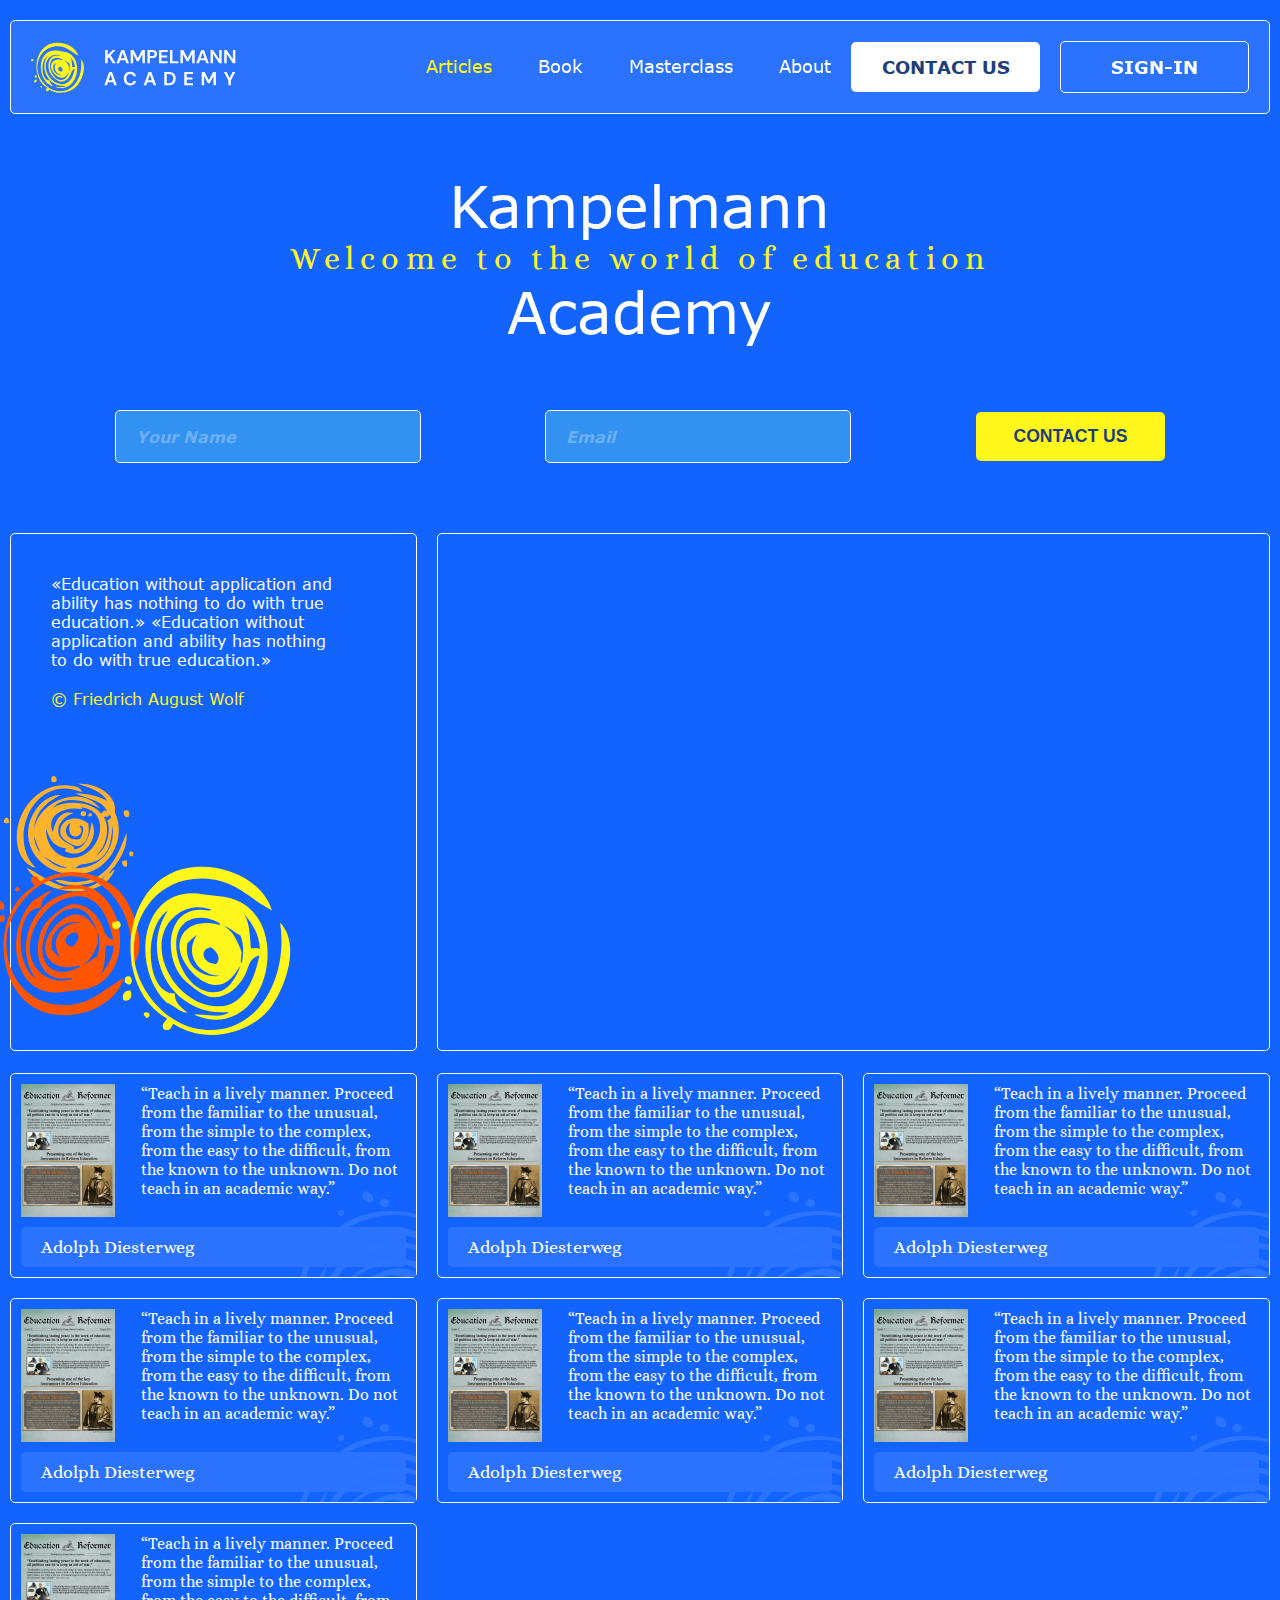
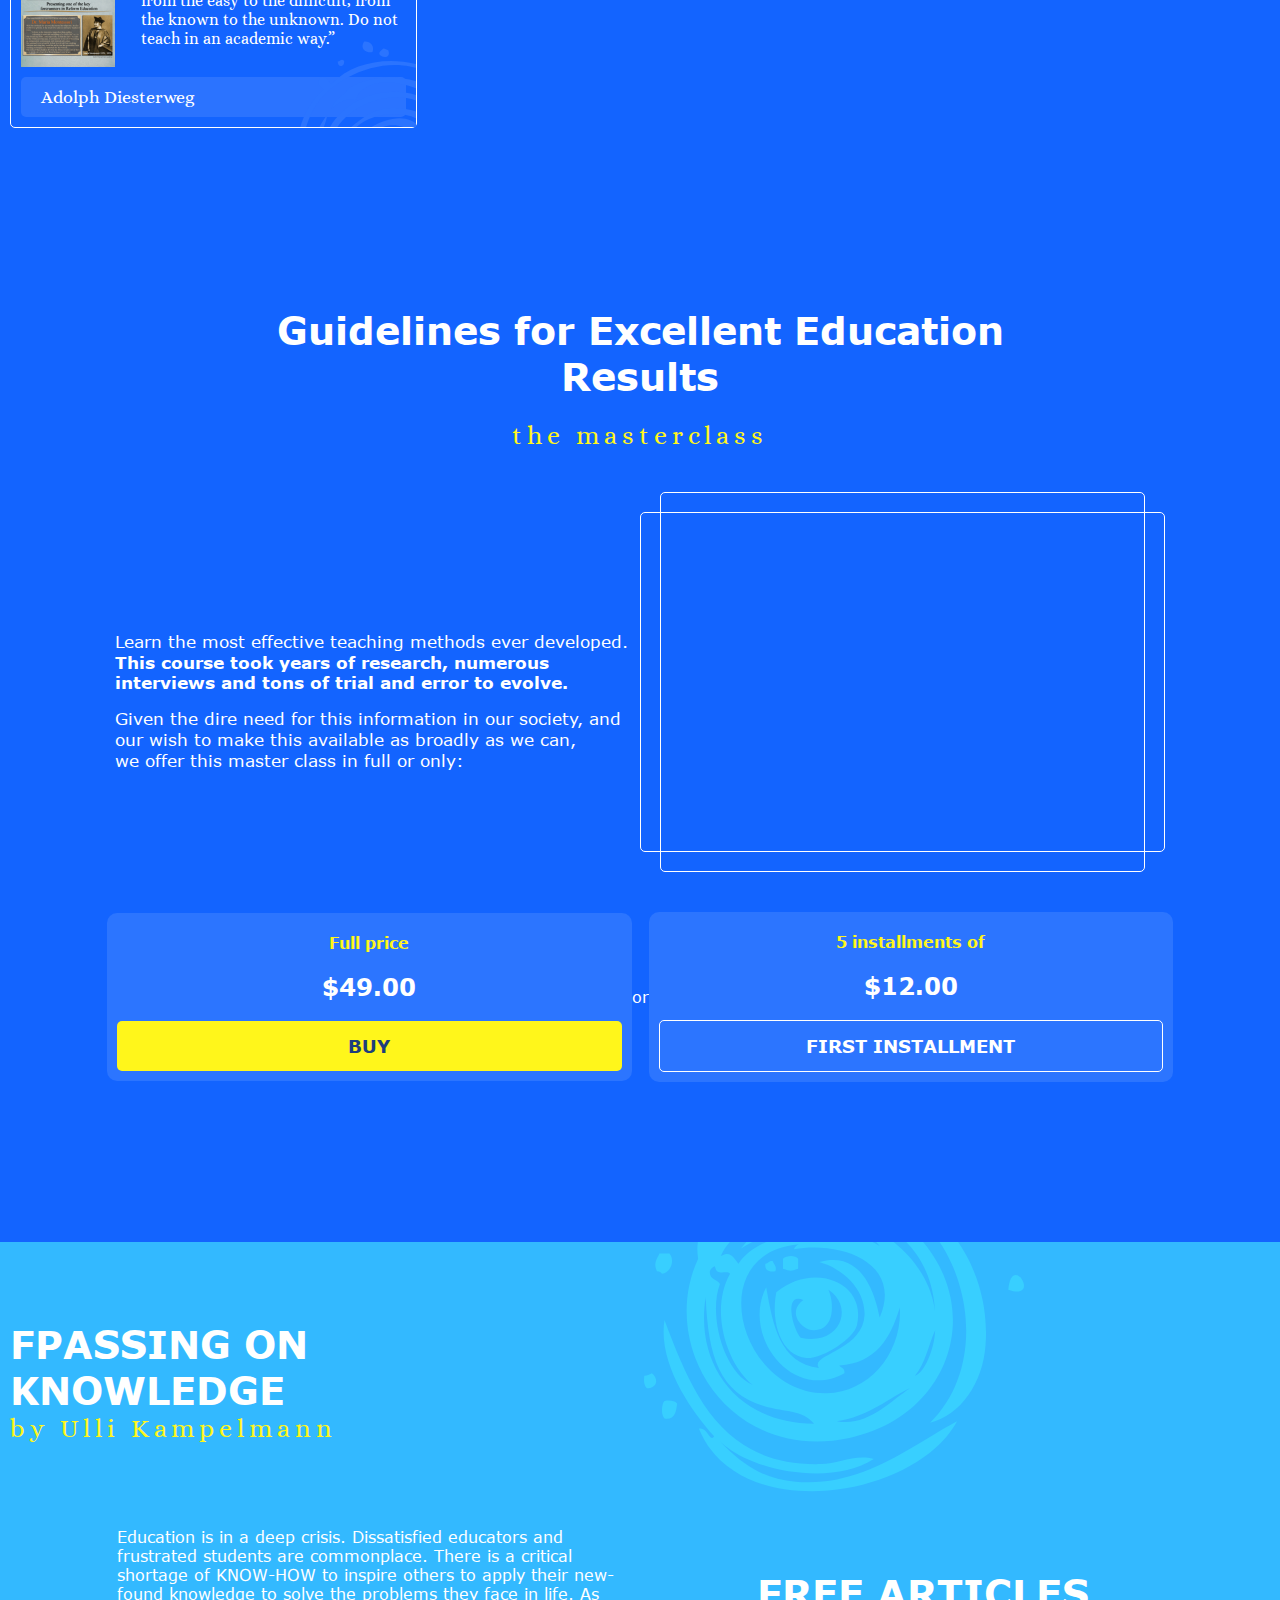
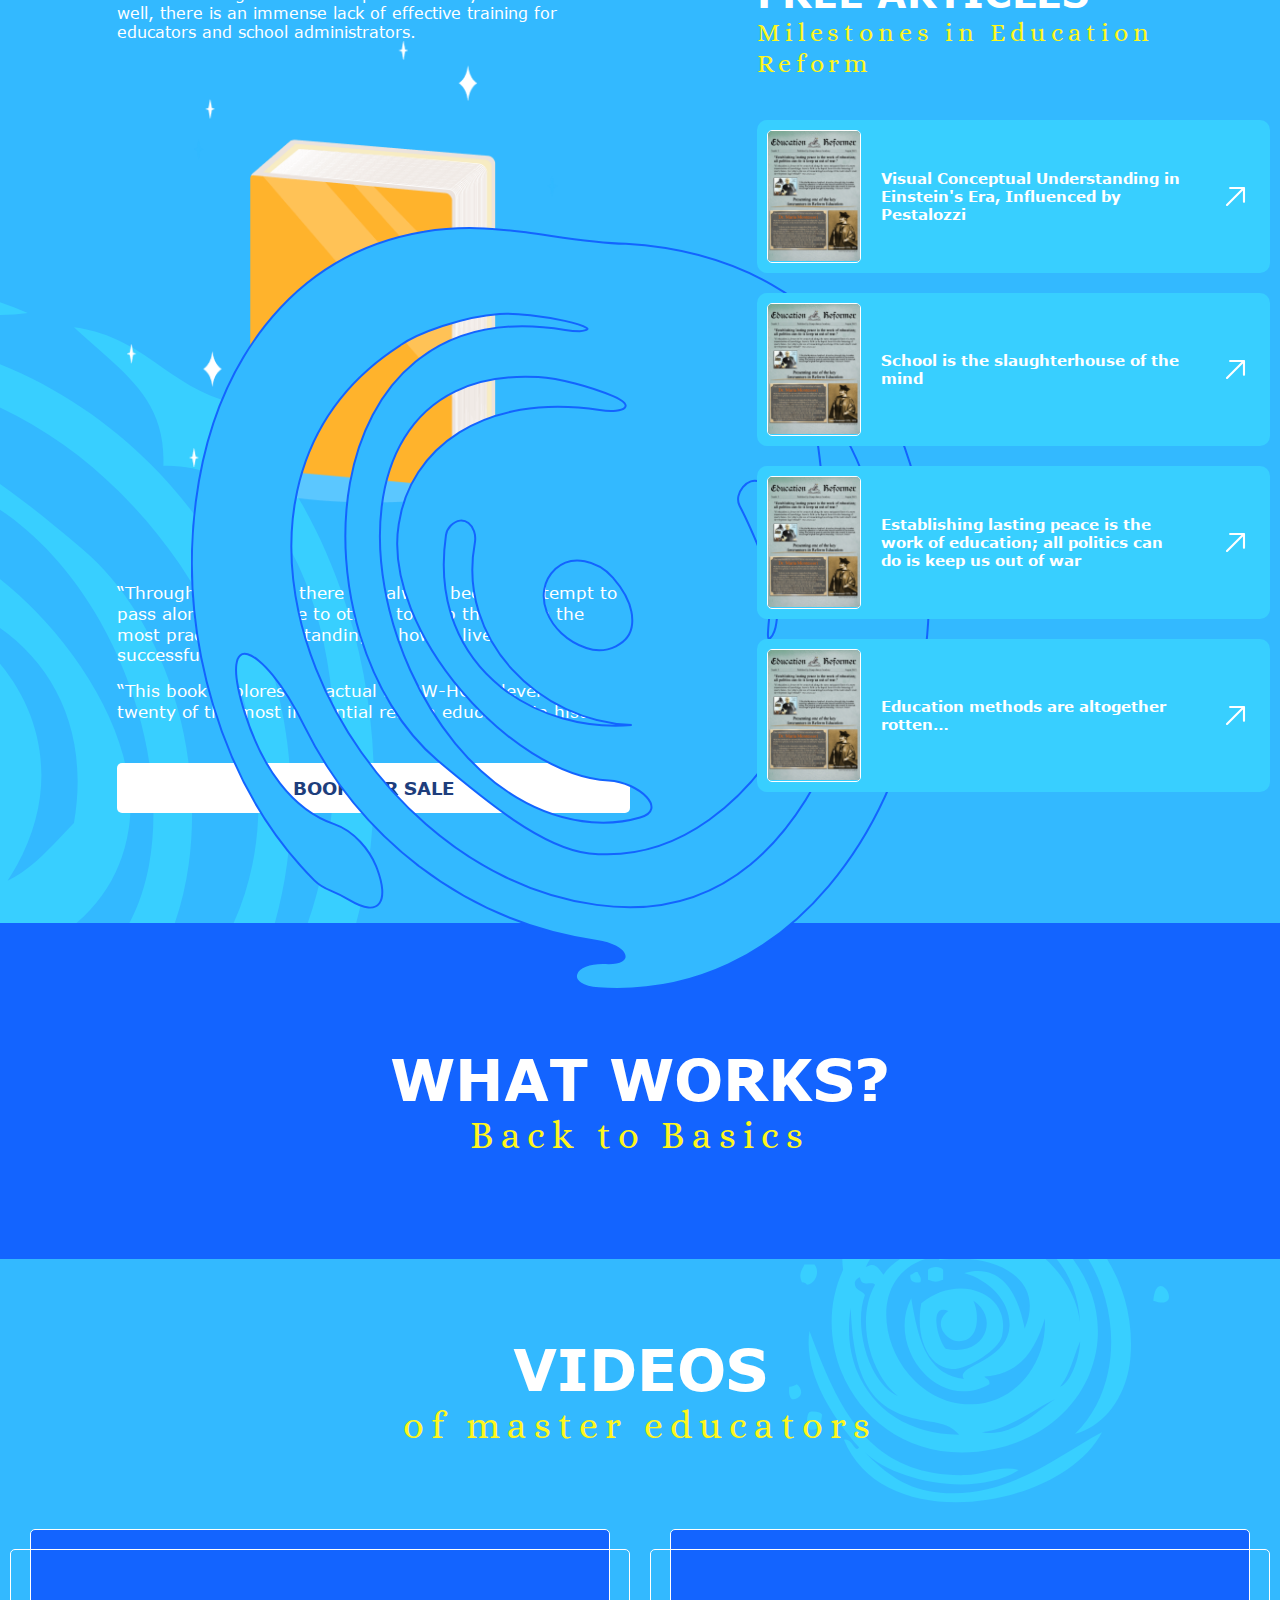
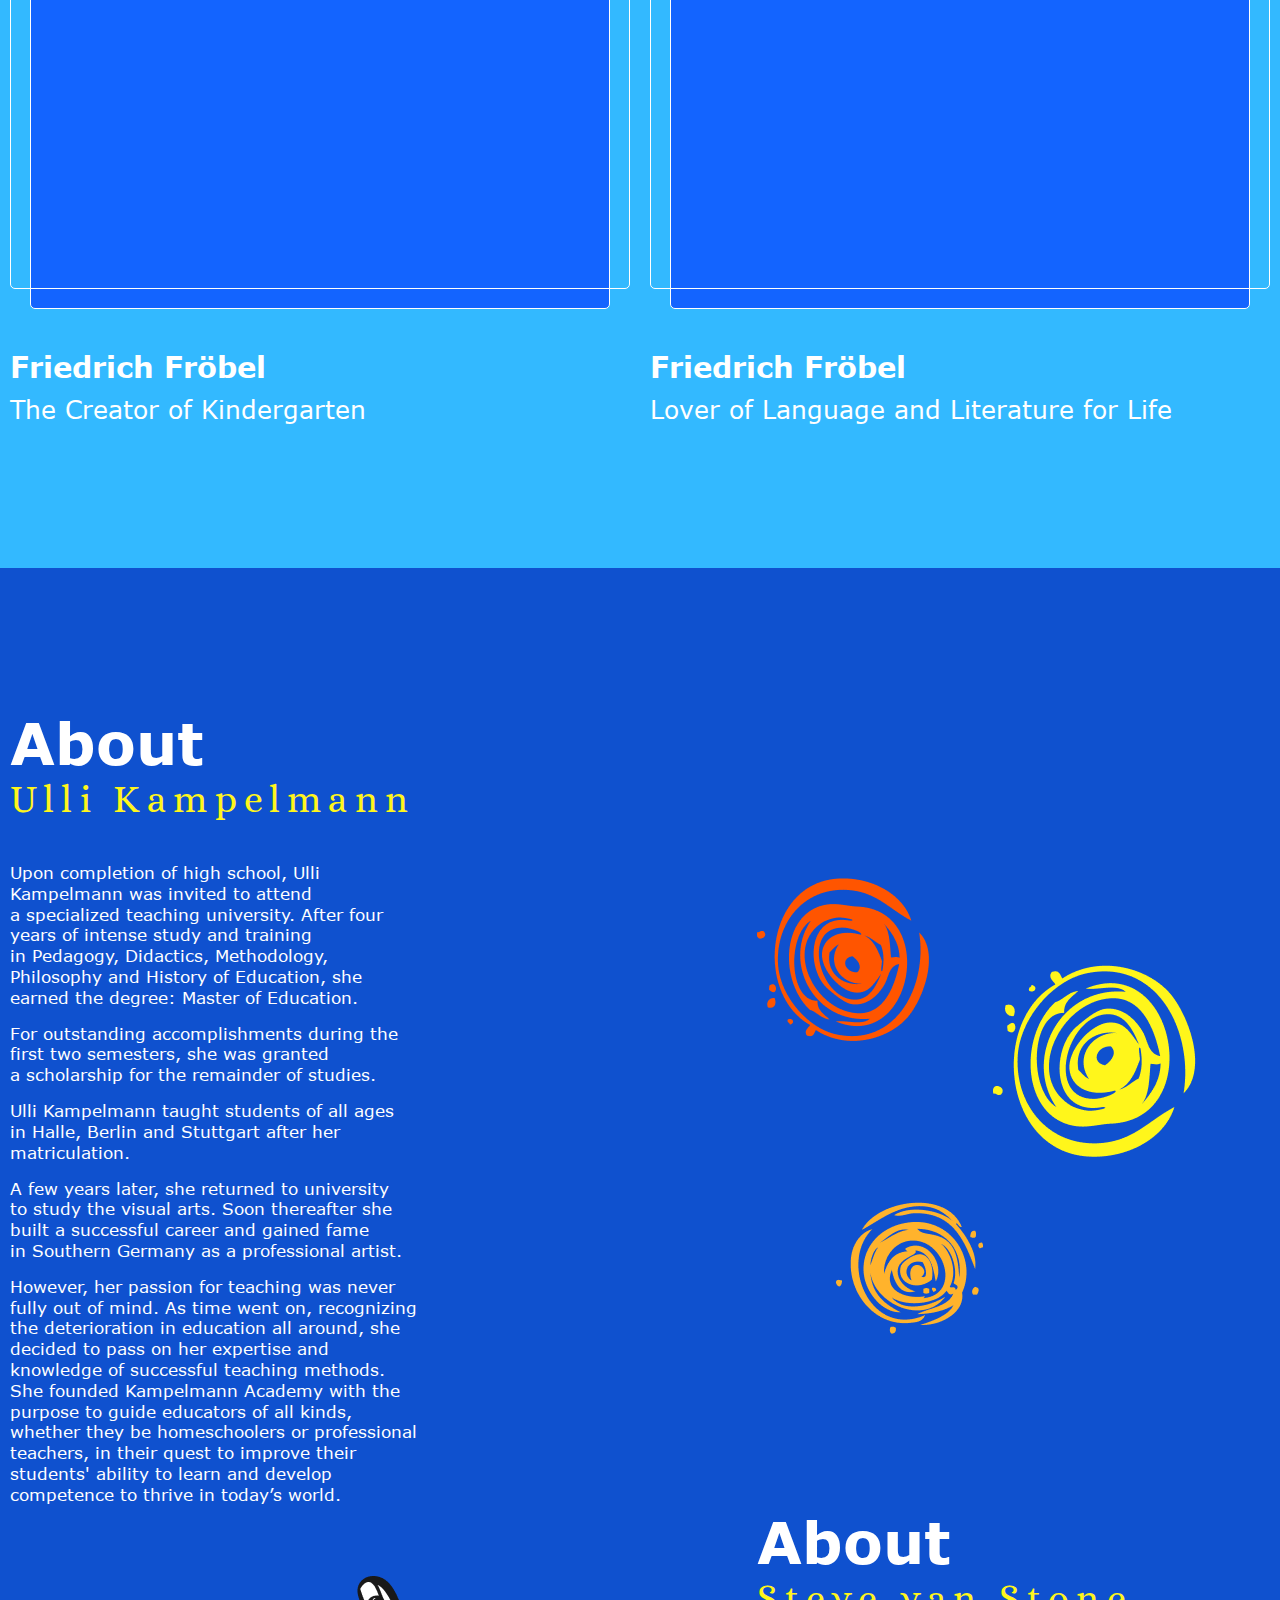
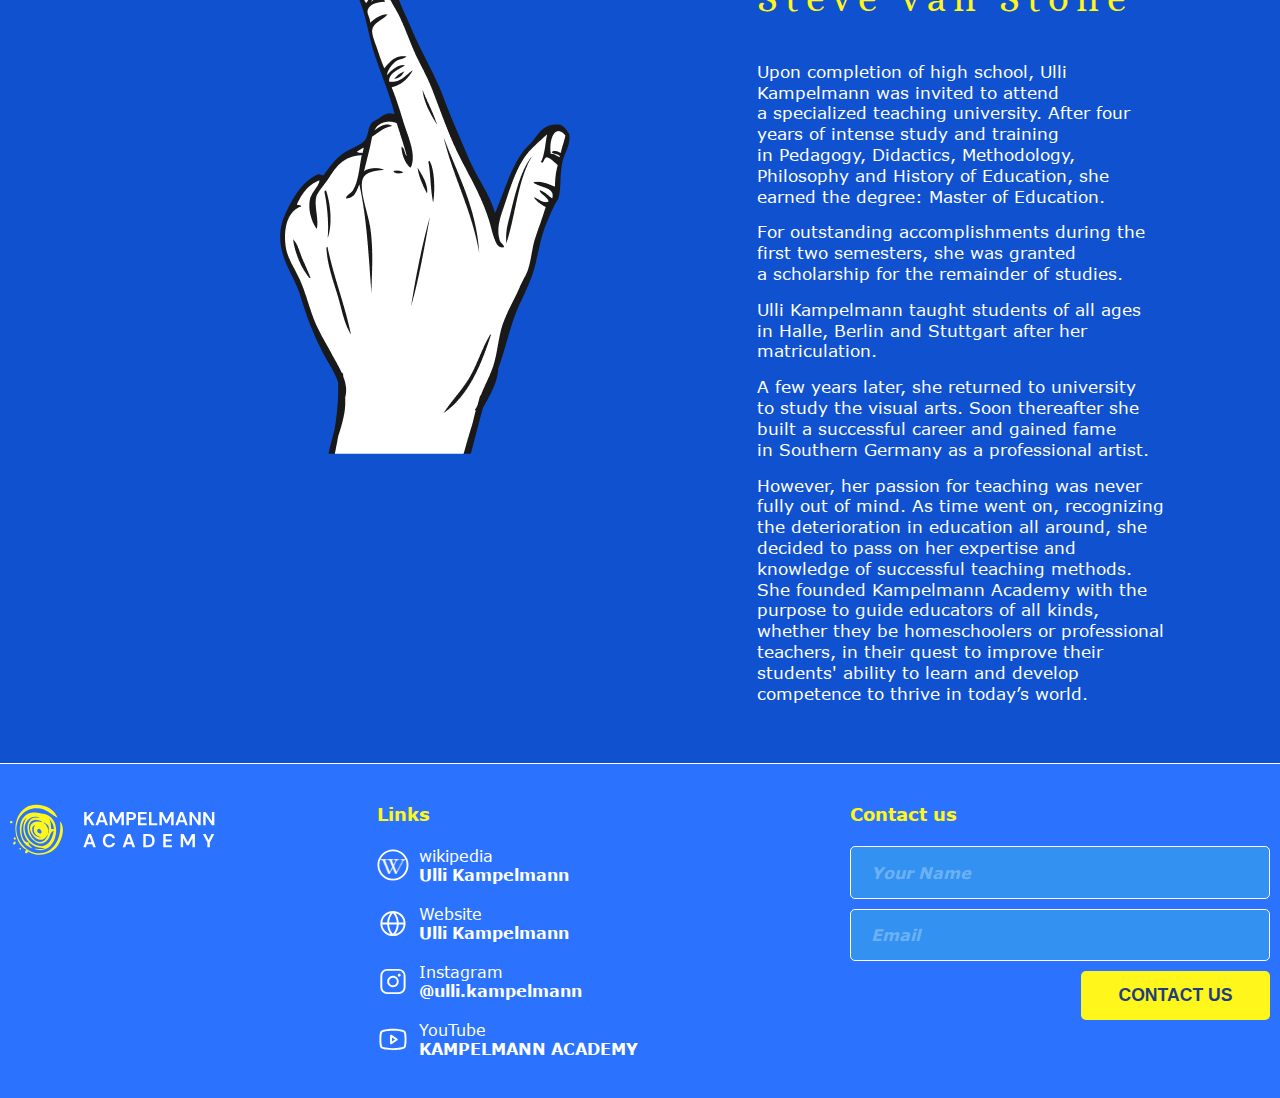
==== index.html @ 8dc47109 "add file" ====
<!DOCTYPE html>
<html lang="uk" xmlns="http://www.w3.org/1999/html">
<head>
    <meta charset="utf-8"/>
    <meta http-equiv="X-UA-Compatible" content="IE=edge"/>

    <meta name="viewport" content="width=device-width, initial-scale=1, minimum-scale=1, maximum-scale=1"/>
    <meta name="format-detection" content="telephone=no"/>

    <title>Kampelmann Academy</title>
    <meta name="description" content=""/>
    <link rel="stylesheet" href="assets/css/swiper-bundle.min.css"/>


    <link rel="stylesheet" href="assets/css/app.css"/>

</head>
<body>

<div class="preloader">

</div>

<header class="header">
    <div class=" container">
        <div class=" header__inner d-flex align-middle align-justify">
            <a href="" class="logo__wrap">
                <img src="assets/img/logo.svg" alt="Kampelmann Academy" class="logo">
            </a>

            <div class="burger__wrap js-header align-middle align-center">
                <div class="burger">
                    <span></span>
                    <span></span>
                    <span></span>
                </div>
            </div>

            <div class="navbar">
                <nav class="navbar__menu">
                    <ul class="menu">
                        <li class="menu-item  current-menu-item">
                            <a href="">Articles</a>
                        </li>
                        <li class="menu-item">
                            <a href=""> Book</a>
                        </li>
                        <li class="menu-item">
                            <a href="">Masterclass</a>
                        </li>

                        <li class="menu-item">
                            <a href="">About</a>
                        </li>
                    </ul>
                </nav>


                <div class="btn__wrap d-flex align-middle align-right">
                    <a href="cotacts.html"
                       class="btn btn-white ">Contact
                        us</a>
                    <a href="sign.html"
                       class="btn btn-transparent ">Sign-in</a>
                </div>

            </div>
        </div>
    </div>
</header>

<main class="main ">

    <section class=" s-main">

        <div class="container overlap">

            <div class="row d-flex align-center">
                <div class="col-xl-10 col-lg-10 col-md-10 col-sm-12 col-xs-12 text-center">

                    <div class="s-main__inner">
                        <h1 class="heading heading-font text-medium text-xl ">
                            Kampelmann
                        </h1>
                        <h1 class="heading__sub">
                            Welcome to the world of education
                        </h1>
                        <h1 class="heading heading-font text-medium text-xl ">
                            Academy
                        </h1>
                    </div>

                </div>
            </div>
            <div class="row d-flex align-center">
                <div class="col-xl-10 col-lg-10 col-md-10 col-sm-12 col-xs-12 text-center">
                    <form>
                        <div class="s-main__form d-flex align-justify align-middle">
                            <div class="form-control">
                                <input type="text" name="name" value="Your Name" class="form-control__input">
                            </div>
                            <div class="form-control">
                                <input type="email" name="email" value="Email" class="form-control__input">
                            </div>
                            <div class="form-control">
                                <input type="submit" value="Contact us" class="form-control__btn btn btn-primary">
                            </div>
                        </div>
                    </form>
                </div>
            </div>
        </div>
    </section>

    <section class="s-introduce">
        <div class="container">
            <div class="row m-row align-center">
                <div class="col-xl-4 col-lg-4 col-md-5 col-sm-12 col-xs-12 column --relative">
                    <div class="blockquote__wrap --relative">
                        <blockquote cite="">
                            <p>«Education without application and ability has nothing to do with true education.»
                                «Education without application and ability has nothing to do with true education.»</p>
                            <footer>© Friedrich August Wolf</footer>
                        </blockquote>
                        <img src="assets/img/decor-quote.svg" alt="decor" class="decor">
                    </div>
                </div>
                <div class="col-xl-8 col-lg-8 col-md-7 col-sm-12 col-xs-12 column">
                    <div class="s-introduce__video --relative">
                        <iframe src="https://www.youtube.com/embed/tdU63cTXRZw?rel=0&amp;fs=1&amp;wmode=transparent"
                                width="400" height="300" allow="autoplay; fullscreen; encrypted-media"
                                allowfullscreen="true" frameborder="0" scrolling="no"
                                title="JoomlaWorks AllVideos Player"></iframe>
                    </div>
                </div>
            </div>
        </div>
    </section>

    <section class="s-quote">
        <div class="container">
            <div class="row m-row">
                <div class="col-xl-4 col-lg-4 col-md-4 col-sm-12 col-xs-12 column">
                    <div class="quote align-middle">
                        <div class="d-flex align-justify">
                            <div class="quote__img-wrap">
                                <img src="assets/img/A4-1.png" alt="" class="article__img">
                            </div>
                            <div class="quote__text">“Teach in a lively manner. Proceed from the familiar to
                                the unusual, from the simple to the complex, from the easy to the difficult, from the
                                known to the unknown. Do not teach in an academic way.”
                            </div>
                        </div>
                        <div class="quote__author">Adolph Diesterweg</div>
                    </div>
                </div>
                <div class="col-xl-4 col-lg-4 col-md-4 col-sm-12 col-xs-12 column">
                    <div class="quote align-middle">
                        <div class="d-flex align-justify">
                            <div class="quote__img-wrap">
                                <img src="assets/img/A4-1.png" alt="" class="article__img">
                            </div>
                            <div class="quote__text">“Teach in a lively manner. Proceed from the familiar to
                                the unusual, from the simple to the complex, from the easy to the difficult, from the
                                known to the unknown. Do not teach in an academic way.”
                            </div>
                        </div>
                        <div class="quote__author">Adolph Diesterweg</div>
                    </div>
                </div>
                <div class="col-xl-4 col-lg-4 col-md-4 col-sm-12 col-xs-12 column">
                    <div class="quote align-middle">
                        <div class="d-flex align-justify">
                            <div class="quote__img-wrap">
                                <img src="assets/img/A4-1.png" alt="" class="article__img">
                            </div>
                            <div class="quote__text">“Teach in a lively manner. Proceed from the familiar to
                                the unusual, from the simple to the complex, from the easy to the difficult, from the
                                known to the unknown. Do not teach in an academic way.”
                            </div>
                        </div>
                        <div class="quote__author">Adolph Diesterweg</div>
                    </div>
                </div>
                <div class="col-xl-4 col-lg-4 col-md-4 col-sm-12 col-xs-12 column">
                    <div class="quote align-middle">
                        <div class="d-flex align-justify">
                            <div class="quote__img-wrap">
                                <img src="assets/img/A4-1.png" alt="" class="article__img">
                            </div>
                            <div class="quote__text">“Teach in a lively manner. Proceed from the familiar to
                                the unusual, from the simple to the complex, from the easy to the difficult, from the
                                known to the unknown. Do not teach in an academic way.”
                            </div>
                        </div>
                        <div class="quote__author">Adolph Diesterweg</div>
                    </div>
                </div>
                <div class="col-xl-4 col-lg-4 col-md-4 col-sm-12 col-xs-12 column">
                    <div class="quote align-middle">
                        <div class="d-flex align-justify">
                            <div class="quote__img-wrap">
                                <img src="assets/img/A4-1.png" alt="" class="article__img">
                            </div>
                            <div class="quote__text">“Teach in a lively manner. Proceed from the familiar to
                                the unusual, from the simple to the complex, from the easy to the difficult, from the
                                known to the unknown. Do not teach in an academic way.”
                            </div>
                        </div>
                        <div class="quote__author">Adolph Diesterweg</div>
                    </div>
                </div>
                <div class="col-xl-4 col-lg-4 col-md-4 col-sm-12 col-xs-12 column">
                    <div class="quote align-middle">
                        <div class="d-flex align-justify">
                            <div class="quote__img-wrap">
                                <img src="assets/img/A4-1.png" alt="" class="article__img">
                            </div>
                            <div class="quote__text">“Teach in a lively manner. Proceed from the familiar to
                                the unusual, from the simple to the complex, from the easy to the difficult, from the
                                known to the unknown. Do not teach in an academic way.”
                            </div>
                        </div>
                        <div class="quote__author">Adolph Diesterweg</div>
                    </div>
                </div>
                <div class="col-xl-4 col-lg-4 col-md-4 col-sm-12 col-xs-12 column">
                    <div class="quote align-middle">
                        <div class="d-flex align-justify">
                            <div class="quote__img-wrap">
                                <img src="assets/img/A4-1.png" alt="" class="article__img">
                            </div>
                            <div class="quote__text">“Teach in a lively manner. Proceed from the familiar to
                                the unusual, from the simple to the complex, from the easy to the difficult, from the
                                known to the unknown. Do not teach in an academic way.”
                            </div>
                        </div>
                        <div class="quote__author">Adolph Diesterweg</div>
                    </div>
                </div>
            </div>
        </div>
    </section>

    <section class="s-guidelines overlap">
        <div class="container">
            <div class="row align-center">
                <div class="col-xl-8 col-lg-9 col-md-10 col-sm-12 col-xs-12 text-center">
                    <div class="heading text-bold text-l">Guidelines for Excellent Education
                        Results
                    </div>
                    <div class="heading__sub text-m">the masterclass</div>
                </div>
            </div>
            <div class="row align-middle align-center s-guidelines__inner">
                <div class="col-xl-5 col-lg-5 col-md-5 col-sm-12 col-xs-12 ">
                    <div class="description editor-style "><p>Learn the most effective teaching methods ever developed.
                        <b>This
                            course took years of research, numerous interviews and tons of trial and error
                            to evolve.</b>
                    </p>
                        <p>
                            Given the dire need for this information in our society, and our wish to make this available
                            as broadly as we can, we offer this master class in full or only:</p>
                    </div>
                </div>
                <div class="col-xl-5 col-lg-5 col-md-5 col-sm-12 col-xs-12 ">
                    <div class="video__wrap --relative">
                        <iframe width="400" height="300" src="https://www.youtube.com/embed/BJ6caclgr6g"
                                title="Welcome to Kampelmann Academy" frameborder="0"
                                allow="accelerometer; autoplay; clipboard-write; encrypted-media; gyroscope; picture-in-picture; web-share"
                                referrerpolicy="strict-origin-when-cross-origin" allowfullscreen></iframe>
                    </div>
                </div>
            </div>
            <div class="row align-middle align-center price__wrap">
                <div class="col-xl-5 col-lg-5 col-md-5 col-sm-12 col-xs-12 ">
                    <div class="price__item text-center">
                        <div class="price__heading">
                            Full price
                        </div>
                        <div class="price">$49.00</div>
                        <a href="" class="btn btn-primary">Buy</a>
                    </div>
                </div>
                <div class="">or</div>
                <div class="col-xl-5 col-lg-5 col-md-5 col-sm-12 col-xs-12 ">
                    <div class="price__item text-center">
                        <div class="price__heading">
                            5 installments of
                        </div>
                        <div class="price">$12.00</div>
                        <a href="" class="btn btn-transparent">First installment</a>
                    </div>
                </div>
            </div>

        </div>
    </section>

    <section class="s-education section">
        <img src="assets/img/decor-large.svg" alt="decor" class="decor decor-2">
        <div class="container --relative">

            <img src="assets/img/decor-small.svg" alt="decor" class="decor decor-1">


            <div class="row s-education__inner">
                <div class="col-xl-5 col-lg-5 col-md-5 col-sm-12 col-xs-12 overlap">
                    <div class="heading text-bold text-l --relative text-uppercase">FPASSING ON
                        KNOWLEDGE
                    </div>
                    <div class="heading__sub text-m">by Ulli Kampelmann</div>
                </div>
            </div>
            <div class="row m-row align-justify">
                <div class="offset-md-0  offset-1 col-xl-5 col-lg-5 col-md-5 col-sm-12 col-xs-12 column ">
                    <div class="description">
                        Education is in a deep crisis. Dissatisfied educators and frustrated students are commonplace.
                        There is a critical shortage of KNOW-HOW to inspire others to apply their new-found knowledge to
                        solve the problems they face in life. As well, there is an immense lack of effective training
                        for educators and school administrators.
                    </div>
                    <div class="book__wrap">
                        <div class="book__img-wrap --relative">
                            <img src="assets/img/book.png" alt="" class="book__img">
                        </div>
                        <div class="book__annotation editor-style"><p>“Throughout history, there has always been an
                            attempt to pass
                            along knowledge to others to help them gain the most practical understanding of how to live
                            life successfully.</p>

                            <p>“This book explores the actual KNOW-HOW developed by twenty of the most influential
                                reform
                                educators in history.”</p>
                        </div>
                        <a href="" class="btn btn-white book__btn">BOOK for sale</a>
                    </div>
                </div>
                <div class="col-xl-5 col-lg-5 col-md-5 col-sm-12 col-xs-12 column free-article">
                    <div class="heading text-bold text-l --relative text-uppercase">FREE ARTICLES</div>
                    <div class="heading__sub text-m">Milestones in Education Reform</div>

                    <a href="" class="article align-middle">
                        <div class="article__img-wrap">
                            <img src="assets/img/A4-1.png" alt="" class="article__img">
                        </div>
                        <div class="article__heading text-bold">Visual Conceptual Understanding in Einstein's Era,
                            Influenced by Pestalozzi
                        </div>
                        <div class="article__btn d-flex align-middle align-center"><img src="assets/img/ar-right.svg"
                                                                                        alt="" class=""></div>
                    </a>
                    <a href="" class="article align-middle">
                        <div class="article__img-wrap">
                            <img src="assets/img/A4-1.png" alt="" class="article__img">
                        </div>
                        <div class="article__heading text-bold">School is the slaughterhouse of the mind</div>
                        <div class="article__btn d-flex align-middle align-center"><img src="assets/img/ar-right.svg"
                                                                                        alt="" class=""></div>
                    </a>
                    <a href="" class="article align-middle">
                        <div class="article__img-wrap">
                            <img src="assets/img/A4-1.png" alt="" class="article__img">
                        </div>
                        <div class="article__heading text-bold">Establishing lasting peace is the work of education; all
                            politics can do is keep us out of war
                        </div>
                        <div class="article__btn d-flex align-middle align-center"><img src="assets/img/ar-right.svg"
                                                                                        alt="" class=""></div>
                    </a>
                    <a href="" class="article align-middle">
                        <div class="article__img-wrap">
                            <img src="assets/img/A4-1.png" alt="" class="article__img">
                        </div>
                        <div class="article__heading text-bold">Education methods are altogether rotten…</div>
                        <div class="article__btn d-flex align-middle align-center"><img src="assets/img/ar-right.svg"
                                                                                        alt="" class=""></div>
                    </a>
                </div>
            </div>
        </div>
    </section>

    <section class="s-basics --relative">

        <img src="assets/img/decor-border.svg" alt="decor" class="decor">
        <div class="container">
            <div class="row">

                <div class="col-xl-12 col-lg-12 col-md-12 col-sm-12 col-xs-12 column text-center">

                    <div class="heading text-bold text-xl --relative text-uppercase">
                        WHAT works?
                    </div>
                    <div class="heading__sub  text-l">
                        Back to Basics
                    </div>

                </div>
            </div>
            <div class="row m-row ">
                <div class="col-xl-12 col-lg-12 col-md-12 col-sm-12 col-xs-12 column text-center">
                </div>
                <div class="col-xl-12 col-lg-12 col-md-12 col-sm-12 col-xs-12 column text-center">
                </div>
            </div>
        </div>
    </section>

    <section class="section s-video --relative">
        <div class="container --relative">

            <img src="assets/img/decor-small.svg" alt="decor" class="decor">
            <div class="row">

                <div class="col-xl-12 col-lg-12 col-md-12 col-sm-12 col-xs-12 column text-center">

                    <div class="heading text-bold text-xl --relative text-uppercase">
                        Videos
                    </div>
                    <div class="heading__sub  text-l --relative">
                        of master educators
                    </div>

                </div>
            </div>
            <div class="row m-row ">
                <div class="col-xl-6 col-lg-6 col-md-6 col-sm-12 col-xs-12 column">
                    <div class="video__item">
                        <div class="video__wrap --relative">
                            <iframe src="https://www.youtube.com/embed/tdU63cTXRZw?rel=0&amp;fs=1&amp;wmode=transparent"
                                    width="400" height="300" allow="autoplay; fullscreen; encrypted-media"
                                    allowfullscreen="true" frameborder="0" scrolling="no"
                                    title="JoomlaWorks AllVideos Player"></iframe>
                        </div>
                        <div class="video__heading text-bold">
                            Friedrich Fröbel
                        </div>
                        <div class="video__description text-regular">
                            The Creator of Kindergarten
                        </div>
                    </div>
                </div>
                <div class="col-xl-6 col-lg-6 col-md-6 col-sm-12 col-xs-12 column">
                    <div class="video__item">
                        <div class="video__wrap --relative">
                            <iframe width="400" height="300" src="https://www.youtube.com/embed/BJ6caclgr6g"
                                    title="Welcome to Kampelmann Academy" frameborder="0"
                                    allow="accelerometer; autoplay; clipboard-write; encrypted-media; gyroscope; picture-in-picture; web-share"
                                    referrerpolicy="strict-origin-when-cross-origin" allowfullscreen></iframe>
                        </div>
                        <div class="video__heading text-bold">
                            Friedrich Fröbel
                        </div>
                        <div class="video__description text-regular">
                            Lover of Language and Literature for Life
                        </div>
                    </div>
                </div>
            </div>
        </div>
    </section>

    <section class="s-about --relative">
        <div class="container">
            <div class="row m-row s-about__item align-justify align-middle">
                <div class="col-xl-5 col-lg-5 col-md-6 col-sm-12 col-xs-12 column">

                    <div class="heading text-bold text-xl --relative">
                        About
                    </div>
                    <div class="heading__sub  text-l --relative">
                        Ulli Kampelmann
                    </div>

                    <div class="description editor-style">
                        <p>Upon completion of high school, Ulli Kampelmann was invited to attend a specialized teaching
                            university. After four years of intense study and training in Pedagogy, Didactics,
                            Methodology,
                            Philosophy and History of Education, she earned the degree: Master of Education.</p>
                        <p>For outstanding accomplishments during the first two semesters, she was granted a scholarship
                            for the remainder of studies.</p>
                        <p> Ulli Kampelmann taught students of all ages in Halle, Berlin and Stuttgart after her
                            matriculation.</p>
                        <p> A few years later, she returned to university to study the visual arts. Soon thereafter she
                            built a successful career and gained fame in Southern Germany as a professional artist.</p>
                        <p> However, her passion for teaching was never fully out of mind. As time went on, recognizing
                            the
                            deterioration in education all around, she decided to pass on her expertise and knowledge
                            of successful teaching methods. She founded Kampelmann Academy with the purpose to guide
                            educators of all kinds, whether they be homeschoolers or professional teachers, in their
                            quest
                            to improve their students' ability to learn and develop competence to thrive
                            in today’s world.</p>
                    </div>
                </div>
                <div class="col-xl-5 col-lg-5 col-md-6 col-sm-12 col-xs-12 column">
                    <div class="img-wrap">
                        <img src="assets/img/about-1.png" alt="" class="img">
                    </div>
                </div>
            </div>
            <div class="row m-row s-about__item">
                <div class="col-xl-5 col-lg-5 col-md-6 col-sm-12 col-xs-12 column">

                    <div class="heading text-bold text-xl --relative">
                        About
                    </div>
                    <div class="heading__sub  text-l --relative">
                        Steve van Stone
                    </div>

                    <div class="description editor-style">
                        <p>Upon completion of high school, Ulli Kampelmann was invited to attend a specialized teaching
                            university. After four years of intense study and training in Pedagogy, Didactics,
                            Methodology,
                            Philosophy and History of Education, she earned the degree: Master of Education.</p>
                        <p>For outstanding accomplishments during the first two semesters, she was granted a scholarship
                            for the remainder of studies.</p>
                        <p> Ulli Kampelmann taught students of all ages in Halle, Berlin and Stuttgart after her
                            matriculation.</p>
                        <p> A few years later, she returned to university to study the visual arts. Soon thereafter she
                            built a successful career and gained fame in Southern Germany as a professional artist.</p>
                        <p> However, her passion for teaching was never fully out of mind. As time went on, recognizing
                            the
                            deterioration in education all around, she decided to pass on her expertise and knowledge
                            of successful teaching methods. She founded Kampelmann Academy with the purpose to guide
                            educators of all kinds, whether they be homeschoolers or professional teachers, in their
                            quest
                            to improve their students' ability to learn and develop competence to thrive
                            in today’s world.</p>
                    </div>
                </div>
                <div class="col-xl-5 col-lg-5 col-md-6 col-sm-12 col-xs-12 column">
                    <div class="img-wrap">
                        <img src="assets/img/about-2.png" alt="" class="img">
                    </div>
                </div>
            </div>
        </div>
    </section>

</main>

<footer class="footer">
    <div class="container">
        <div class="row align-justify">
            <div class="col-xl-3 col-lg-3 col-md-3 col-sm-12 col-xs-12 brief">
                <div class="logo__wrap">
                    <img src="assets/img/logo.svg" alt="Kampelmann Academy" class="logo">
                </div>

            </div>
            <div class="col-xl-4 col-lg-4 col-md-4 col-sm-12 col-xs-12 footer-item">

                <div class="footer-item__heading text-m text-bold">
                    Links
                </div>
                <ul class="social__list">
                    <li class="social__item align-middle">
                        <div class="icon__wrap">
                            <img src="assets/img/wikipedia.svg" alt="wikipedia" class="icon">
                        </div>
                        <div>
                            <div class="social__name">
                                wikipedia
                            </div>
                            <a href="" class="social__link text-bold">
                                Ulli Kampelmann
                            </a>
                        </div>
                    </li>
                    <li class="social__item align-middle">
                        <div class="icon__wrap">
                            <img src="assets/img/website.svg" alt="website" class="icon">
                        </div>
                        <div>
                            <div class="social__name">
                                Website
                            </div>
                            <a href="" class="social__link text-bold">
                                Ulli Kampelmann
                            </a>
                        </div>
                    </li>
                    <li class="social__item align-middle">
                        <div class="icon__wrap">
                            <img src="assets/img/instagram.svg" alt="instagram" class="icon">
                        </div>
                        <div>
                            <div class="social__name">
                                Instagram
                            </div>
                            <a href="" class="social__link text-bold">
                                @ulli.kampelmann
                            </a>
                        </div>
                    </li>
                    <li class="social__item align-middle">
                        <div class="icon__wrap">
                            <img src="assets/img/youtube.svg" alt="youtube" class="icon">
                        </div>
                        <div>
                            <div class="social__name">
                                YouTube
                            </div>
                            <a href="" class="social__link text-bold">
                                KAMPELMANN ACADEMY
                            </a>
                        </div>
                    </li>
                </ul>
            </div>
            <div class="col-xl-4 col-lg-4 col-md-4 col-sm-12 col-xs-12  footer-item">

                <div class="footer-item__heading text-m text-bold">
                    Contact us
                </div>
                <form>
                    <div class="cta-form">
                        <div class="form-control">
                            <input type="text" name="name" value="" placeholder="Your Name" class="form-control__input">
                        </div>
                        <div class="form-control">
                            <input type="email" name="email" value="" placeholder="Email" class="form-control__input">
                        </div>
                        <div class="form-control">
                            <input type="submit" value="Contact us" class="form-control__btn btn btn-primary">
                        </div>
                    </div>
                </form>
            </div>
        </div>
    </div>
</footer>

<script src="./assets/js/jquery-3.7.0.min.js"></script>
<script src="assets/js/swiper-bundle.min.js"></script>
<script src="assets/js/js_app.min.js"></script>

</body>
</html>
---- assets/css/app.css ----
html,body,div,applet,object,iframe,h1,h2,h3,h4,h5,h6,p,blockquote,pre,abbr,acronym,address,big,cite,code,del,dfn,em,img,ins,kbd,q,s,samp,small,strike,strong,sub,sup,tt,var,u,center,dl,dt,dd,ol,ul,li,p,fieldset,form,label,legend,table,caption,tbody,tfoot,thead,tr,th,td,article,aside,canvas,details,embed,figure,figcaption,footer,header,hgroup,menu,nav,output,ruby,section,summary,time,mark,audio,video,figure,body{margin:0;padding:0;border:0;font-family:'Verdana', sans-serif;font-weight:400;vertical-align:baseline}article,aside,details,figcaption,figure,footer,header,hgroup,menu,nav,section{display:block}body{position:relative;font-family:'Verdana', sans-serif;font-weight:400;background:#1364FF;color:#fff}ol,ul{list-style:none;margin:0;padding:0}blockquote,q{quotes:none}blockquote:before,blockquote:after,q:before,q:after{content:''}table{border-collapse:collapse;border-spacing:0}*,*:before,*:after{-webkit-box-sizing:border-box;-moz-box-sizing:border-box;box-sizing:border-box}*{-webkit-tap-highlight-color:transparent !important;outline:none !important}@font-face{font-family:'Verdana';src:url("../fonts/Verdana.ttf") format("truetype");font-weight:normal;font-style:normal}@font-face{font-family:'Verdana';src:url("../fonts/Verdana-Bold.ttf") format("truetype");font-weight:700;font-style:normal}@font-face{font-family:'Alice';src:url("../fonts/Alice-Regular.ttf") format("truetype");font-weight:normal;font-style:normal}@font-face{font-family:'icomoon';src:url("../fonts/icomoon.eot");src:url("../fonts/icomoon.eot") format("embedded-opentype"),url("../fonts/icomoon.ttf") format("truetype"),url("../fonts/icomoon.woff") format("woff"),url("../fonts/icomoon.svg") format("svg");font-weight:normal;font-style:normal;font-display:block}[class^="icon-"],[class*=" icon-"]{font-family:'icomoon' !important;speak:never;font-style:normal;font-weight:normal;font-variant:normal;text-transform:none;line-height:1;-webkit-font-smoothing:antialiased;-moz-osx-font-smoothing:grayscale}.text-right{text-align:right}.text-center{text-align:center}.text-left{text-align:left}.text-justify{text-align:justify}.text-uppercase{text-transform:uppercase}.text-light{font-weight:300}.text-regular{font-weight:400}.text-medium{font-weight:500}.text-semibold{font-weight:600}.text-bold{font-weight:700}.text-xl{font-size:75px;font-size:-webkit-calc(32px + (75 - 32) * ((100vw - 300px) / (1920 - 300)));font-size:-moz-calc(32px + (75 - 32) * ((100vw - 300px) / (1920 - 300)));font-size:calc(32px + (75 - 32) * ((100vw - 300px) / (1920 - 300)));line-height:1.21}.text-l{font-size:47px;font-size:-webkit-calc(24px + (47 - 24) * ((100vw - 300px) / (1920 - 300)));font-size:-moz-calc(24px + (47 - 24) * ((100vw - 300px) / (1920 - 300)));font-size:calc(24px + (47 - 24) * ((100vw - 300px) / (1920 - 300)));line-height:1.21}.text-m{font-size:30px;font-size:-webkit-calc(20px + (30 - 20) * ((100vw - 300px) / (1920 - 300)));font-size:-moz-calc(20px + (30 - 20) * ((100vw - 300px) / (1920 - 300)));font-size:calc(20px + (30 - 20) * ((100vw - 300px) / (1920 - 300)));line-height:1.21}.text-s{font-size:18px;font-size:-webkit-calc(16px + (18 - 16) * ((100vw - 300px) / (1920 - 300)));font-size:-moz-calc(16px + (18 - 16) * ((100vw - 300px) / (1920 - 300)));font-size:calc(16px + (18 - 16) * ((100vw - 300px) / (1920 - 300)));line-height:1.21}.heading__sub{font-family:'Alice', serif;letter-spacing:0.19em;color:#FFF61B}.overflow-hidden{overflow:hidden}.html.overflow-menu{overflow:hidden}html.overflow-hidden body{overflow:hidden}html:not(.touch-screen)::-webkit-scrollbar,html:not(.touch-screen) *::-webkit-scrollbar{width:6px;height:6px}html:not(.touch-screen)::-webkit-scrollbar-track,html:not(.touch-screen) *::-webkit-scrollbar-track{background-color:#eee}html:not(.touch-screen)::-webkit-scrollbar-thumb,html:not(.touch-screen) *::-webkit-scrollbar-thumb{background-color:#FFF61B !important}.lg-actions .lg-next,.lg-actions .lg-prev{background-color:transparent !important;color:#fff !important}.lg-autoplay-button{display:none !important}body,html{height:100%}html{overflow-y:scroll}body .hide-scrollbar,html .hide-scrollbar{scrollbar-width:none}body .hide-scrollbar::-webkit-scrollbar,html .hide-scrollbar::-webkit-scrollbar{display:none}img::selection{background-color:transparent}.default-icon{width:100%}.default-icon img{height:100%;width:100%;object-fit:cover;object-position:center}.--relative{position:relative}a{text-decoration:none;color:inherit;cursor:pointer;-webkit-font-smoothing:antialiased}img{display:block;max-width:100%}.overlap{position:relative;z-index:3}body.overflow-hidden{overflow:hidden}.full-height,body,html{height:100%}.body-padding{height:80px}@media (max-width: 767px){.body-padding{height:85px}}.section{overflow:hidden;position:relative}.main{overflow:hidden}.main-wrapper{z-index:1}.swiper-container{margin-left:auto;margin-right:auto;position:relative;overflow:hidden;list-style:none;padding:0;z-index:1;width:100%;height:100%}.swiper-pagination{position:relative;bottom:0;margin-top:0;display:none;flex-direction:row;justify-content:center;z-index:2 !important}@media (max-width: 767px){.swiper-pagination{display:flex}}.swiper-pagination.swiper-pagination-horizontal{width:auto}.swiper-pagination-bullet{font-size:0;width:26px;height:4px;background:#D9D9D9;border-radius:0;margin:0 3.5px;-webkit-transition:all .4s ease-out;-moz-transition:all .4s ease-out;-o-transition:all .4s ease-out;transition:all .4s ease-out}.swiper-pagination-bullet-active{width:40px}.swiper-pagination-bullet:hover,.swiper-pagination-bullet-active{background-color:#FFF61B}.swiper-button-next,.swiper-button-prev{-webkit-transition:all .4s ease-out;-moz-transition:all .4s ease-out;-o-transition:all .4s ease-out;transition:all .4s ease-out;border-color:#FFF61B}.swiper-button-next i,.swiper-button-prev i{font-size:15px;font-size:15px;font-size:-webkit-calc(10px + (15 - 10) * ((100vw - 300px) / (1920 - 300)));font-size:-moz-calc(10px + (15 - 10) * ((100vw - 300px) / (1920 - 300)));font-size:calc(10px + (15 - 10) * ((100vw - 300px) / (1920 - 300)));font-weight:300;color:#FFF61B;-webkit-transition:all .5s ease-out;-moz-transition:all .5s ease-out;-o-transition:all .5s ease-out;transition:all .5s ease-out}.swiper-button-next:after,.swiper-button-prev:after{display:none}.swiper-button-next:hover,.swiper-button-prev:hover{border-color:#FB0}.swiper-button-next:hover i,.swiper-button-prev:hover i{color:#FB0}.swiper-button-next{margin-left:20px}.swiper-container:not(.swiper-no-swiping){cursor:url(../img/drag.png) 16 9,ew-resize}.swiper-container.swiper-initialized{opacity:1}.fade-in{animation:fade-in 0.35s cubic-bezier(0.165, 0.84, 0.44, 1)}.animate-in{animation:modalIn 0.7s cubic-bezier(0.165, 0.84, 0.44, 1);animation-iteration-count:1}.animate-away{animation:modalAway 1.4s cubic-bezier(0.165, 0.84, 0.44, 1);animation-iteration-count:1}@-webkit-keyframes modalIn{0%{transform:translateY(200%);opacity:0}100%{transform:translateY(0%);opacity:1}}@keyframes modalIn{0%{transform:translateY(200%);opacity:0}100%{transform:translateY(0%);opacity:1}}@-webkit-keyframes modalAway{0%{transform:translateY(0%)}100%{transform:translateY(200%)}}@keyframes modalAway{0%{transform:translateY(0%)}100%{transform:translateY(200%)}}@keyframes fade-in{0%{opacity:0}100%{opacity:1}}@keyframes fadeEffect{from{opacity:0}to{opacity:1}}.dashed{-webkit-animation:dash 8s linear infinite;animation:dash 8s linear infinite}.dashed__box{transform:rotate(90deg);left:20px;top:15px;position:relative}@keyframes dash{from{stroke-dashoffset:200}to{stroke-dashoffset:0}}@-webkit-keyframes dash{from{stroke-dashoffset:200}to{stroke-dashoffset:0}}.animation{opacity:1;-webkit-transition:all 0.5s;-o-transition:all 0.5s;transition:all 0.5s}.animation.animated{opacity:1}.logo__wrap{width:206px}@media (max-width: 400px){.logo__wrap{width:180px}}.header{top:20px;left:0;width:100%;position:fixed;z-index:10;visibility:visible;opacity:1}@media (max-width: 400px){.header{top:10px}}.header__inner{position:relative;padding:20px;border:1px solid #fff;border-radius:5px}@media (max-width: 767px){.header__inner{padding:16px 13px}}@media (max-width: 400px){.header__inner{padding:10px}}.header__inner:after{content:"";position:absolute;left:0;top:0;width:100%;height:100%;backdrop-filter:blur(10px);-webkit-backdrop-filter:blur(10px);background-color:rgba(255,255,255,0.1);z-index:-1}@media (max-width: 767px){.header-main{height:100%;-webkit-box-align:center;-webkit-align-items:center;-ms-flex-align:center;align-items:center;-webkit-box-pack:center;-webkit-justify-content:center;-ms-flex-pack:center;justify-content:center}}.header .btn:nth-child(1){margin-right:20px}.header .navbar{-webkit-box-flex:1;-ms-flex-positive:1;flex-grow:1;display:-webkit-box;display:-ms-flexbox;display:flex;-webkit-box-pack:end;-ms-flex-pack:end;justify-content:flex-end;-webkit-box-align:center;-ms-flex-align:center;align-items:center}@media (max-width: 767px){.header .navbar .main-navigation{display:flex;justify-content:center;flex-direction:column;width:170px}}.header .navbar .menu{margin-right:20px}@media (max-width: 1199px){.header .navbar .menu{margin-right:20px}}@media (min-width: 767px){.header .navbar .menu{height:100%}}@media (max-width: 767px){.header .navbar .menu{padding:34px 7px 46px 7px;text-align:left;margin:0}}.header .navbar .menu-item{display:inline-block;position:relative;height:100%}@media (max-width: 767px){.header .navbar .menu-item{padding:0;display:block;height:auto;margin:0}}.header .navbar .menu-item+.menu-item{margin-left:40px}.header .navbar .menu-item a{font-weight:400;font-size:18px;line-height:1.2;color:#fff;transition:color ease-out .3s;position:relative}.header .navbar .menu-item:hover>a,.header .navbar .menu-item.current-menu-item>a{color:#FFF61B}.header .navbar .menu-item:hover>a:after,.header .navbar .menu-item.current-menu-item>a:after{background-color:#FFF61B;width:100%;transition:all ease-out .5s}@media (max-width: 767px){.header .navbar{height:calc(100vh - 83px);background-color:#fff;position:fixed;top:83px;transition:all 1.2s ease;z-index:2;width:100%;right:-100%;padding:0 16px 65px 16px;overflow:auto;display:flex;flex-direction:column;justify-content:center}.header .navbar.is-visible{right:0;transition:all .5s ease}.header .navbar.is-visible .menu-item a:before{height:0}.header .navbar.is-visible .location,.header .navbar.is-visible .languages-navigation{opacity:1;transition:all 2.5s ease}}.burger{display:flex;cursor:pointer;width:28px;height:18px;justify-content:space-between;flex-direction:column;-webkit-transition:all .3s ease-out;-moz-transition:all .3s ease-out;-o-transition:all .3s ease-out;transition:all .3s ease-out}.burger__wrap{width:50px;height:50px;border-radius:0;display:none}@media (max-width: 767px){.burger__wrap{display:flex}}.burger__wrap.active .burger span{width:100%}.burger__wrap.active .burger span:nth-child(1){transform:translateY(8px) rotate(45deg)}.burger__wrap.active .burger span:nth-child(2){opacity:0}.burger__wrap.active .burger span:nth-child(3){transform:translateY(-8px) rotate(-45deg)}.burger>span{height:2px;background-color:#fff;border-radius:10px;transition:0.5s;z-index:999}.footer{overflow:hidden;background:rgba(255,255,255,0.1);border-top:1px solid #fff;padding:40px 0}@media (max-width: 767px){.footer{padding:32px 0 64px 0}}.footer .social__name,.footer .social__link{font-size:16px}.footer .social__item{display:grid;grid-template-columns:32px 1fr;gap:10px}.footer .social__item+.social__item{margin-top:20px}@media (max-width: 767px){.footer .logo__wrap{margin-bottom:32px}}.footer .cta-form{width:100%}@media (max-width: 767px){.footer .cta-form{max-width:400px}}.footer .cta-form .btn-primary{margin-left:auto}@media (max-width: 767px){.footer .cta-form .btn-primary{width:100%}}@media (max-width: 767px){.footer-item:not(.footer-item:last-child){margin-bottom:32px}}.footer-item__heading{margin-bottom:20px;color:#FFF61B;font-size:18px}.d-none{display:none !important}.d-block{display:block !important}.d-inline-block{display:inline-block !important}@media (min-width: 576px){.d-sm-block{display:block !important}.d-sm-none{display:none !important}.d-sm-flex{display:flex !important}.d-sm-inline-block{display:inline-block !important}}@media (min-width: 768px){.d-md-block{display:block !important}.d-md-none{display:none !important}.d-md-flex{display:flex !important;display:-webkit-box;display:-webkit-flex;display:-ms-flexbox;display:flex;-webkit-flex-flow:row wrap;flex-flow:row wrap}.d-md-inline-block{display:inline-block !important}}@media (min-width: 992px){.d-lg-block{display:block !important}.d-lg-none{display:none !important}.d-lg-flex{display:flex !important}.d-lg-inline-block{display:inline-block !important}}@media (min-width: 1200px){.d-xl-block{display:block !important}.d-xl-none{display:none !important}.d-xl-flex{display:flex !important}.d-xl-inline-block{display:inline-block !important}}.container{width:100%;max-width:1310px;margin:auto;padding:0 10px}.container-fluid{width:100%;padding-right:10px;padding-left:10px;margin-right:auto;margin-left:auto}@media (max-width: 767px){.container-fluid{padding-right:15px;padding-left:15px}}.row{display:-webkit-box;display:-webkit-flex;display:-ms-flexbox;display:flex;-webkit-flex-flow:row wrap;flex-flow:row wrap}.d-flex{display:-webkit-box;display:-webkit-flex;display:-ms-flexbox;display:flex;-webkit-flex-flow:row wrap;flex-flow:row wrap}.m-auto{display:block;margin:auto}.m-row{margin:0 -10px}@media (max-width: 575px){.m-row{margin:0}}.p-0{padding:0}.column{padding:0 10px;position:relative}@media (max-width: 575px){.column{padding:0}}.align-self-middle{-webkit-align-self:center;align-self:center}.align-self-end{-webkit-align-self:flex-end;align-self:flex-end}.align-center{-webkit-box-pack:center;-webkit-justify-content:center;-ms-flex-pack:center;justify-content:center}.align-spaced{-webkit-justify-content:space-around;justify-content:space-around}.align-evenly{-webkit-box-pack:space-evenly;-ms-flex-pack:space-evenly;justify-content:space-evenly}.align-middle{-webkit-box-align:center;-webkit-align-items:center;-ms-flex-align:center;align-items:center}.align-justify{-webkit-box-pack:justify;-webkit-justify-content:space-between;-ms-flex-pack:justify;justify-content:space-between}.align-right{-webkit-box-pack:end;-webkit-justify-content:flex-end;-ms-flex-pack:end;justify-content:flex-end}.align-left{-webkit-box-pack:start;-webkit-justify-content:flex-start;-ms-flex-pack:start;justify-content:flex-start}.align-end{-webkit-box-align:end;-ms-flex-align:end;align-items:flex-end}.align-start{-webkit-box-align:end;-ms-flex-align:end;align-items:flex-start}.align-self-bottom{-webkit-align-self:flex-end;-ms-flex-item-align:end;align-self:flex-end}.align-content-justify{-ms-flex-line-pack:justify;align-content:space-between}.col-xs-1{-webkit-box-flex:0;-webkit-flex:0 0 8.333333%;-ms-flex:0 0 8.333333%;flex:0 0 8.333333%;max-width:8.333333%}.col-xs-2{-webkit-box-flex:0;-webkit-flex:0 0 16.666666%;-ms-flex:0 0 16.666666%;flex:0 0 16.666666%;max-width:16.666666%}.col-xs-3{-webkit-box-flex:0;-webkit-flex:0 0 24.999999%;-ms-flex:0 0 24.999999%;flex:0 0 24.999999%;max-width:24.999999%}.col-xs-4{-webkit-box-flex:0;-webkit-flex:0 0 33.333332%;-ms-flex:0 0 33.333332%;flex:0 0 33.333332%;max-width:33.333332%}.col-xs-5{-webkit-box-flex:0;-webkit-flex:0 0 41.666665%;-ms-flex:0 0 41.666665%;flex:0 0 41.666665%;max-width:41.666665%}.col-xs-6{-webkit-box-flex:0;-webkit-flex:0 0 49.999998%;-ms-flex:0 0 49.999998%;flex:0 0 49.999998%;max-width:49.999998%}.col-xs-7{-webkit-box-flex:0;-webkit-flex:0 0 58.333331%;-ms-flex:0 0 58.333331%;flex:0 0 58.333331%;max-width:58.333331%}.col-xs-8{-webkit-box-flex:0;-webkit-flex:0 0 66.666664%;-ms-flex:0 0 66.666664%;flex:0 0 66.666664%;max-width:66.666664%}.col-xs-9{-webkit-box-flex:0;-webkit-flex:0 0 74.999997%;-ms-flex:0 0 74.999997%;flex:0 0 74.999997%;max-width:74.999997%}.col-xs-10{-webkit-box-flex:0;-webkit-flex:0 0 83.33333%;-ms-flex:0 0 83.33333%;flex:0 0 83.33333%;max-width:83.33333%}.col-xs-11{-webkit-box-flex:0;-webkit-flex:0 0 91.666663%;-ms-flex:0 0 91.666663%;flex:0 0 91.666663%;max-width:91.666663%}.col-xs-12{-webkit-box-flex:0;-webkit-flex:0 0 99.999996%;-ms-flex:0 0 99.999996%;flex:0 0 99.999996%;max-width:99.999996%}@media (min-width: 576px){.col-sm-1{-webkit-box-flex:0;-webkit-flex:0 0 8.333333%;-ms-flex:0 0 8.333333%;flex:0 0 8.333333%;max-width:8.333333%}.col-sm-2{-webkit-box-flex:0;-webkit-flex:0 0 16.666666%;-ms-flex:0 0 16.666666%;flex:0 0 16.666666%;max-width:16.666666%}.col-sm-3{-webkit-box-flex:0;-webkit-flex:0 0 24.999999%;-ms-flex:0 0 24.999999%;flex:0 0 24.999999%;max-width:24.999999%}.col-sm-4{-webkit-box-flex:0;-webkit-flex:0 0 33.333332%;-ms-flex:0 0 33.333332%;flex:0 0 33.333332%;max-width:33.333332%}.col-sm-5{-webkit-box-flex:0;-webkit-flex:0 0 41.666665%;-ms-flex:0 0 41.666665%;flex:0 0 41.666665%;max-width:41.666665%}.col-sm-6{-webkit-box-flex:0;-webkit-flex:0 0 49.999998%;-ms-flex:0 0 49.999998%;flex:0 0 49.999998%;max-width:49.999998%}.col-sm-7{-webkit-box-flex:0;-webkit-flex:0 0 58.333331%;-ms-flex:0 0 58.333331%;flex:0 0 58.333331%;max-width:58.333331%}.col-sm-8{-webkit-box-flex:0;-webkit-flex:0 0 66.666664%;-ms-flex:0 0 66.666664%;flex:0 0 66.666664%;max-width:66.666664%}.col-sm-9{-webkit-box-flex:0;-webkit-flex:0 0 74.999997%;-ms-flex:0 0 74.999997%;flex:0 0 74.999997%;max-width:74.999997%}.col-sm-10{-webkit-box-flex:0;-webkit-flex:0 0 83.33333%;-ms-flex:0 0 83.33333%;flex:0 0 83.33333%;max-width:83.33333%}.col-sm-11{-webkit-box-flex:0;-webkit-flex:0 0 91.666663%;-ms-flex:0 0 91.666663%;flex:0 0 91.666663%;max-width:91.666663%}.col-sm-12{-webkit-box-flex:0;-webkit-flex:0 0 99.999996%;-ms-flex:0 0 99.999996%;flex:0 0 99.999996%;max-width:99.999996%}}@media (min-width: 768px){.col-md-1{-webkit-box-flex:0;-webkit-flex:0 0 8.333333%;-ms-flex:0 0 8.333333%;flex:0 0 8.333333%;max-width:8.333333%}.col-md-2{-webkit-box-flex:0;-webkit-flex:0 0 16.666666%;-ms-flex:0 0 16.666666%;flex:0 0 16.666666%;max-width:16.666666%}.col-md-3{-webkit-box-flex:0;-webkit-flex:0 0 24.999999%;-ms-flex:0 0 24.999999%;flex:0 0 24.999999%;max-width:24.999999%}.col-md-4{-webkit-box-flex:0;-webkit-flex:0 0 33.333332%;-ms-flex:0 0 33.333332%;flex:0 0 33.333332%;max-width:33.333332%}.col-md-5{-webkit-box-flex:0;-webkit-flex:0 0 41.666665%;-ms-flex:0 0 41.666665%;flex:0 0 41.666665%;max-width:41.666665%}.col-md-6{-webkit-box-flex:0;-webkit-flex:0 0 49.999998%;-ms-flex:0 0 49.999998%;flex:0 0 49.999998%;max-width:49.999998%}.col-md-7{-webkit-box-flex:0;-webkit-flex:0 0 58.333331%;-ms-flex:0 0 58.333331%;flex:0 0 58.333331%;max-width:58.333331%}.col-md-8{-webkit-box-flex:0;-webkit-flex:0 0 66.666664%;-ms-flex:0 0 66.666664%;flex:0 0 66.666664%;max-width:66.666664%}.col-md-9{-webkit-box-flex:0;-webkit-flex:0 0 74.999997%;-ms-flex:0 0 74.999997%;flex:0 0 74.999997%;max-width:74.999997%}.col-md-10{-webkit-box-flex:0;-webkit-flex:0 0 83.33333%;-ms-flex:0 0 83.33333%;flex:0 0 83.33333%;max-width:83.33333%}.col-md-11{-webkit-box-flex:0;-webkit-flex:0 0 91.666663%;-ms-flex:0 0 91.666663%;flex:0 0 91.666663%;max-width:91.666663%}.col-md-12{-webkit-box-flex:0;-webkit-flex:0 0 99.999996%;-ms-flex:0 0 99.999996%;flex:0 0 99.999996%;max-width:99.999996%}}@media (min-width: 992px){.col-lg-1{-webkit-box-flex:0;-webkit-flex:0 0 8.333333%;-ms-flex:0 0 8.333333%;flex:0 0 8.333333%;max-width:8.333333%}.col-lg-2{-webkit-box-flex:0;-webkit-flex:0 0 16.666666%;-ms-flex:0 0 16.666666%;flex:0 0 16.666666%;max-width:16.666666%}.col-lg-3{-webkit-box-flex:0;-webkit-flex:0 0 24.999999%;-ms-flex:0 0 24.999999%;flex:0 0 24.999999%;max-width:24.999999%}.col-lg-4{-webkit-box-flex:0;-webkit-flex:0 0 33.333332%;-ms-flex:0 0 33.333332%;flex:0 0 33.333332%;max-width:33.333332%}.col-lg-5{-webkit-box-flex:0;-webkit-flex:0 0 41.666665%;-ms-flex:0 0 41.666665%;flex:0 0 41.666665%;max-width:41.666665%}.col-lg-6{-webkit-box-flex:0;-webkit-flex:0 0 49.999998%;-ms-flex:0 0 49.999998%;flex:0 0 49.999998%;max-width:49.999998%}.col-lg-7{-webkit-box-flex:0;-webkit-flex:0 0 58.333331%;-ms-flex:0 0 58.333331%;flex:0 0 58.333331%;max-width:58.333331%}.col-lg-8{-webkit-box-flex:0;-webkit-flex:0 0 66.666664%;-ms-flex:0 0 66.666664%;flex:0 0 66.666664%;max-width:66.666664%}.col-lg-9{-webkit-box-flex:0;-webkit-flex:0 0 74.999997%;-ms-flex:0 0 74.999997%;flex:0 0 74.999997%;max-width:74.999997%}.col-lg-10{-webkit-box-flex:0;-webkit-flex:0 0 83.33333%;-ms-flex:0 0 83.33333%;flex:0 0 83.33333%;max-width:83.33333%}.col-lg-11{-webkit-box-flex:0;-webkit-flex:0 0 91.666663%;-ms-flex:0 0 91.666663%;flex:0 0 91.666663%;max-width:91.666663%}.col-lg-12{-webkit-box-flex:0;-webkit-flex:0 0 99.999996%;-ms-flex:0 0 99.999996%;flex:0 0 99.999996%;max-width:99.999996%}}@media (min-width: 1200px){.col-xl-1{-webkit-box-flex:0;-webkit-flex:0 0 8.333333%;-ms-flex:0 0 8.333333%;flex:0 0 8.333333%;max-width:8.333333%}.col-xl-2{-webkit-box-flex:0;-webkit-flex:0 0 16.666666%;-ms-flex:0 0 16.666666%;flex:0 0 16.666666%;max-width:16.666666%}.col-xl-3{-webkit-box-flex:0;-webkit-flex:0 0 24.999999%;-ms-flex:0 0 24.999999%;flex:0 0 24.999999%;max-width:24.999999%}.col-xl-4{-webkit-box-flex:0;-webkit-flex:0 0 33.333332%;-ms-flex:0 0 33.333332%;flex:0 0 33.333332%;max-width:33.333332%}.col-xl-5{-webkit-box-flex:0;-webkit-flex:0 0 41.666665%;-ms-flex:0 0 41.666665%;flex:0 0 41.666665%;max-width:41.666665%}.col-xl-6{-webkit-box-flex:0;-webkit-flex:0 0 49.999998%;-ms-flex:0 0 49.999998%;flex:0 0 49.999998%;max-width:49.999998%}.col-xl-7{-webkit-box-flex:0;-webkit-flex:0 0 58.333331%;-ms-flex:0 0 58.333331%;flex:0 0 58.333331%;max-width:58.333331%}.col-xl-8{-webkit-box-flex:0;-webkit-flex:0 0 66.666664%;-ms-flex:0 0 66.666664%;flex:0 0 66.666664%;max-width:66.666664%}.col-xl-9{-webkit-box-flex:0;-webkit-flex:0 0 74.999997%;-ms-flex:0 0 74.999997%;flex:0 0 74.999997%;max-width:74.999997%}.col-xl-10{-webkit-box-flex:0;-webkit-flex:0 0 83.33333%;-ms-flex:0 0 83.33333%;flex:0 0 83.33333%;max-width:83.33333%}.col-xl-11{-webkit-box-flex:0;-webkit-flex:0 0 91.666663%;-ms-flex:0 0 91.666663%;flex:0 0 91.666663%;max-width:91.666663%}.col-xl-12{-webkit-box-flex:0;-webkit-flex:0 0 99.999996%;-ms-flex:0 0 99.999996%;flex:0 0 99.999996%;max-width:99.999996%}}@media (max-width: 475px){.col-exs-1{-webkit-box-flex:0;-webkit-flex:0 0 8.333333%;-ms-flex:0 0 8.333333%;flex:0 0 8.333333%;max-width:8.333333%}.col-exs-2{-webkit-box-flex:0;-webkit-flex:0 0 16.666666%;-ms-flex:0 0 16.666666%;flex:0 0 16.666666%;max-width:16.666666%}.col-exs-3{-webkit-box-flex:0;-webkit-flex:0 0 24.999999%;-ms-flex:0 0 24.999999%;flex:0 0 24.999999%;max-width:24.999999%}.col-exs-4{-webkit-box-flex:0;-webkit-flex:0 0 33.333332%;-ms-flex:0 0 33.333332%;flex:0 0 33.333332%;max-width:33.333332%}.col-exs-5{-webkit-box-flex:0;-webkit-flex:0 0 41.666665%;-ms-flex:0 0 41.666665%;flex:0 0 41.666665%;max-width:41.666665%}.col-exs-6{-webkit-box-flex:0;-webkit-flex:0 0 49.999998%;-ms-flex:0 0 49.999998%;flex:0 0 49.999998%;max-width:49.999998%}.col-exs-7{-webkit-box-flex:0;-webkit-flex:0 0 58.333331%;-ms-flex:0 0 58.333331%;flex:0 0 58.333331%;max-width:58.333331%}.col-exs-8{-webkit-box-flex:0;-webkit-flex:0 0 66.666664%;-ms-flex:0 0 66.666664%;flex:0 0 66.666664%;max-width:66.666664%}.col-exs-9{-webkit-box-flex:0;-webkit-flex:0 0 74.999997%;-ms-flex:0 0 74.999997%;flex:0 0 74.999997%;max-width:74.999997%}.col-exs-10{-webkit-box-flex:0;-webkit-flex:0 0 83.33333%;-ms-flex:0 0 83.33333%;flex:0 0 83.33333%;max-width:83.33333%}.col-exs-11{-webkit-box-flex:0;-webkit-flex:0 0 91.666663%;-ms-flex:0 0 91.666663%;flex:0 0 91.666663%;max-width:91.666663%}.col-exs-12{-webkit-box-flex:0;-webkit-flex:0 0 99.999996%;-ms-flex:0 0 99.999996%;flex:0 0 99.999996%;max-width:99.999996%}}@media (max-width: 575px){.order-xs-2{order:2}}@media (max-width: 575px){.order-xs-1{order:1}}@media (max-width: 767px){.offset-md-0{margin-left:0 !important}}.offset-1{margin-left:8.3333333333%}.offset-2{margin-left:16.6666666667%}.offset-3{margin-left:25%}.offset-4{margin-left:33.3333333333%}.offset-5{margin-left:41.6666666667%}.offset-6{margin-left:50%}.offset-7{margin-left:58.3333333333%}.offset-8{margin-left:66.6666666667%}.offset-9{margin-left:75%}.offset-10{margin-left:83.3333333333%}.offset-11{margin-left:91.6666666667%}.mb-35{margin-bottom:35px}.mb-18{margin-bottom:18px}.mr-30{margin-right:30px}.btn{position:relative;box-shadow:none;cursor:pointer;text-decoration:none;border:none;border-radius:5px;font-size:18px;font-size:-webkit-calc(17px + (18 - 17) * ((100vw - 300px) / (1920 - 300)));font-size:-moz-calc(17px + (18 - 17) * ((100vw - 300px) / (1920 - 300)));font-size:calc(17px + (18 - 17) * ((100vw - 300px) / (1920 - 300)));padding:14px 30px;min-width:189px;text-align:center;display:block;font-weight:bold;text-transform:uppercase;-webkit-transition:all .3s ease-out;-moz-transition:all .3s ease-out;-o-transition:all .3s ease-out;transition:all .3s ease-out}.btn:focus{outline:none}.btn-primary{color:#1E3E7C;background:#FFF61B}.btn-white{color:#1E3E7C;background-color:#fff}.btn-white:hover{background-color:rgba(255,255,255,0.4)}.btn-transparent{color:#fff;border:1px solid #fff}.btn-transparent:hover{background-color:rgba(255,255,255,0.4)}.btn-more{color:#FFF61B;padding:16px 83px 17px 24px;box-shadow:0px 4px 10px 0px #7852F759;border:1px solid #FFF61B;border-radius:10px;font-size:16px;-webkit-transition:all .5s ease-out;-moz-transition:all .5s ease-out;-o-transition:all .5s ease-out;transition:all .5s ease-out}.btn-more span:before{content:'';position:absolute;top:7.5px;right:7.5px;background:url("../img/ar-right.svg") no-repeat center;height:32px;width:32px}.btn-more span:after{content:'';background-color:#FFF61B;border-radius:10px 8px 8px 10px;height:100%;width:51px;position:absolute;bottom:0;right:-1px;-webkit-transition:all .5s ease-out;-moz-transition:all .5s ease-out;-o-transition:all .5s ease-out;transition:all .5s ease-out;z-index:-1}input[type=number]::-webkit-inner-spin-button,input[type=number]::-webkit-outer-spin-button{-webkit-appearance:none;margin:0}input[type="search"]::-webkit-search-decoration,input[type="search"]::-webkit-search-cancel-button,input[type="search"]::-webkit-search-results-button,input[type="search"]::-webkit-search-results-decoration{-webkit-appearance:none}input[type=number]{-moz-appearance:textfield}input{-webkit-border-radius:0}input:focus,button:focus{outline:none}.form-control{position:relative;margin-bottom:10px}.form-control__label{color:#FFF61B;margin-bottom:20px;display:block}.form-control__input,.form-control__textarea{background:#3291F1;border:none;border-radius:5px;border:1px solid #fff;cursor:pointer;font-weight:700;font-style:italic;font-size:16px;line-height:19.45px;color:rgba(255,255,255,0.3);font-family:'Verdana', sans-serif;resize:none;padding:15.5px 20px;width:100%}::-webkit-input-placeholder{font-weight:700;font-style:italic;font-size:16px;line-height:19.45px;color:rgba(255,255,255,0.3);font-family:'Verdana', sans-serif;opacity:1;transition:opacity 0.5s}::-moz-placeholder{font-weight:700;font-style:italic;font-size:16px;line-height:19.45px;color:rgba(255,255,255,0.3);font-family:'Verdana', sans-serif;opacity:1;transition:opacity 0.5s}:-ms-input-placeholder{ffont-weight:700;font-style:italic;font-size:16px;line-height:19.45px;color:rgba(255,255,255,0.3);font-family:'Verdana', sans-serif;opacity:1;transition:opacity 0.5s}:focus::-webkit-input-placeholder{opacity:0;transition:opacity 0.5s}:focus::-moz-placeholder{opacity:0;transition:opacity 0.5s}:focus:-moz-placeholder{opacity:0;transition:opacity 0.5s}:focus:-ms-input-placeholder{opacity:0;transition:opacity 0.5s}div.wpcf7 .ajax-loader{display:none !important}input:-internal-autofill-selected{appearance:menulist-button;background-image:none !important;background-color:#21242C !important;caret-color:#fff;-webkit-text-fill-color:#fff !important}input:-webkit-autofill,input:-webkit-autofill:hover,input:-webkit-autofill:focus,textarea:-webkit-autofill,textarea:-webkit-autofill:hover,textarea:-webkit-autofill:focus,select:-webkit-autofill,select:-webkit-autofill:hover,select:-webkit-autofill:focus{caret-color:#fff;-webkit-text-fill-color:#fff;-webkit-box-shadow:0 0 0px 1000px #21242C inset;transition:background-color 5000s ease-in-out 0s}.editor{margin-bottom:20px}.editor-style{font-family:'Verdana', sans-serif;font-weight:normal}.editor-style p{font-weight:normal;font-size:18px;font-size:-webkit-calc(16px + (18 - 16) * ((100vw - 300px) / (1920 - 300)));font-size:-moz-calc(16px + (18 - 16) * ((100vw - 300px) / (1920 - 300)));font-size:calc(16px + (18 - 16) * ((100vw - 300px) / (1920 - 300)));line-height:1.21}.editor-style p+p{margin-top:15px}.editor-style p+ul,.editor-style p+ol{margin-top:15px}.editor-style h2,.editor-style h3,.editor-style h4,.editor-style h5,.editor-style h6{font-weight:bold;margin-bottom:16px}.editor-style h2{font-size:24px;font-size:-webkit-calc(20px + (24 - 20) * ((100vw - 300px) / (1920 - 300)));font-size:-moz-calc(20px + (24 - 20) * ((100vw - 300px) / (1920 - 300)));font-size:calc(20px + (24 - 20) * ((100vw - 300px) / (1920 - 300)));line-height:1.5}.editor-style h3{font-size:30px;line-height:47px;margin-bottom:8px}.editor-style h4{font-size:18px;font-size:-webkit-calc(16px + (18 - 16) * ((100vw - 300px) / (1920 - 300)));font-size:-moz-calc(16px + (18 - 16) * ((100vw - 300px) / (1920 - 300)));font-size:calc(16px + (18 - 16) * ((100vw - 300px) / (1920 - 300)));line-height:1.444}.editor-style h5{font-size:16px;font-size:-webkit-calc(14px + (16 - 14) * ((100vw - 300px) / (1920 - 300)));font-size:-moz-calc(14px + (16 - 14) * ((100vw - 300px) / (1920 - 300)));font-size:calc(14px + (16 - 14) * ((100vw - 300px) / (1920 - 300)))}.editor-style h6{font-size:14px;font-size:-webkit-calc(12px + (14 - 12) * ((100vw - 300px) / (1920 - 300)));font-size:-moz-calc(12px + (14 - 12) * ((100vw - 300px) / (1920 - 300)));font-size:calc(12px + (14 - 12) * ((100vw - 300px) / (1920 - 300)))}.editor-style h4,.editor-style h5,.editor-style h6{margin-bottom:24px}.editor-style a:not(.btn-primary){color:#FFF61B;text-decoration:none;position:relative;font-weight:bold}.editor-style a:not(.btn-primary):before{content:'';position:absolute;bottom:0;left:0;right:0;margin:0 auto;width:100%;height:1px;background-color:#FFF61B;-webkit-transition:all .3s ease-out;-moz-transition:all .3s ease-out;-o-transition:all .3s ease-out;transition:all .3s ease-out}.editor-style a:not(.btn-primary):hover:before{content:'';width:0}.editor-style img{margin:0 auto}@media (max-width: 991px){.editor-style img{height:100%;max-height:400px;object-fit:contain}}.editor-style .aligncenter{margin:0 auto}.editor-style .wp-block-image{margin-bottom:24px}.editor-style .wp-block-image img{height:400px;border-radius:0;width:100%;object-fit:cover}.editor-style .wp-block-image figcaption{margin:5px 0 15px 0}.editor-style .wp-block-video video{width:100%;max-height:400px}.editor-style ul,.editor-style ol{margin-bottom:20px;padding-left:20px}.editor-style ul li,.editor-style ol li{font-weight:normal;font-size:18px;font-size:-webkit-calc(14px + (18 - 14) * ((100vw - 300px) / (1920 - 300)));font-size:-moz-calc(14px + (18 - 14) * ((100vw - 300px) / (1920 - 300)));font-size:calc(14px + (18 - 14) * ((100vw - 300px) / (1920 - 300)));line-height:1.7;color:#010101;position:relative;margin-bottom:5px}.editor-style ul li:before,.editor-style ol li:before{content:"";position:absolute;left:0;top:50%;-webkit-transform:translateY(-50%);-ms-transform:translateY(-50%)}.editor-style ul{list-style:disc}.editor-style ol{list-style:decimal}.editor-style blockquote{padding:60px 0 0 0px;position:relative;text-align:center;width:100%;margin:0 auto}@media (max-width: 991px){.editor-style blockquote{padding:60px 0 0 0;width:100%}}.editor-style blockquote,.editor-style blockquote p{font-size:18px;line-height:23px;font-weight:400}@keyframes rotate{100%{transform:rotate(360deg) translateZ(0)}}@media (max-width: 767px){.video__item{margin-bottom:32px}}.video__wrap{height:380px;padding:20px 0;margin-bottom:40px}@media (max-width: 767px){.video__wrap{height:220px;padding:12px 0;margin-bottom:23px}}.video__wrap iframe{position:relative;z-index:2;width:100%;height:100%;border:1px solid #fff;border-radius:5px}.video__wrap:after{content:'';width:calc(100% - 40px);height:100%;background:#1364FF;border:1px solid #fff;border-radius:5px;position:absolute;top:0;left:20px}@media (max-width: 767px){.video__wrap:after{left:12px;width:calc(100% - 24px)}}.video__heading{margin-bottom:10px;font-size:32px;font-size:-webkit-calc(24px + (32 - 24) * ((100vw - 300px) / (1920 - 300)));font-size:-moz-calc(24px + (32 - 24) * ((100vw - 300px) / (1920 - 300)));font-size:calc(24px + (32 - 24) * ((100vw - 300px) / (1920 - 300)))}.video__description{font-size:30px;font-size:-webkit-calc(17px + (30 - 17) * ((100vw - 300px) / (1920 - 300)));font-size:-moz-calc(17px + (30 - 17) * ((100vw - 300px) / (1920 - 300)));font-size:calc(17px + (30 - 17) * ((100vw - 300px) / (1920 - 300)))}.s-main{padding-bottom:60px}.s-main__inner{padding:170px 0 64px 0}@media (max-width: 767px){.s-main__inner{padding:185px 0 100px 0}}@media (max-width: 767px){.s-main__form .form-control,.s-main__form .form-control__btn{width:100%}}.s-introduce{padding:0 0 22px 0}@media (max-width: 767px){.s-introduce{padding:0 0 16px 0}}.s-introduce__video{border-radius:5px;border:1px solid #fff;padding-bottom:62%}.s-introduce__video iframe{position:absolute;top:0;left:0;width:100%;height:100%;border-radius:5px}.s-introduce .decor{position:absolute;bottom:15px;left:-23px;max-width:75%}@media (max-width: 767px){.s-introduce .decor{-webkit-transform:scaleX(-1);transform:scaleX(-1);max-width:200px;right:-15px;left:auto;bottom:-11px}}@media (max-width: 360px){.s-introduce .decor{max-width:160px}}.s-introduce .blockquote__wrap{background-color:rgba(19,100,255,0.3);border:1px solid #fff;border-radius:5px;height:100%;padding-bottom:150px;margin-bottom:16px}@media (max-width: 767px){.s-introduce .blockquote__wrap{height:auto}}.s-introduce blockquote{font-family:'Alice', serif;padding:40px 40px 10px 40px}@media (max-width: 767px){.s-introduce blockquote{padding:32px 32px 10px 32px}}@media (max-width: 400px){.s-introduce blockquote{padding:20px 20px 10px 20px}}.s-introduce blockquote footer{margin-top:20px;color:#FFF61B}.s-quote .quote{border-radius:5px;border:1px solid #fff;padding:10px;position:relative;margin-bottom:20px}.s-quote .quote__author{padding:10px 20px;background:rgba(255,255,255,0.1);border-radius:5px;font-family:'Alice', serif;font-size:18px;margin-top:10px}.s-quote .quote__text{font-family:'Alice', serif;font-size:16px;width:calc(100% - 120px)}.s-quote .quote:after{content:'';width:140px;height:108px;background:url("../img/decor-article.svg");position:absolute;right:0;bottom:0}.s-guidelines{padding:160px 0}@media (max-width: 767px){.s-guidelines__inner{flex-direction:column-reverse}}.s-guidelines .heading{margin-bottom:20px}@media (max-width: 767px){.s-guidelines .heading{margin-bottom:8px}}.s-guidelines .heading__sub{margin-bottom:40px}@media (max-width: 767px){.s-guidelines .heading__sub{margin-bottom:32px}}@media (max-width: 767px){.s-guidelines .description{margin-bottom:32px}}.s-guidelines .price{font-size:24px}.s-guidelines .price__heading,.s-guidelines .price{font-weight:700;margin-bottom:20px}@media (max-width: 767px){.s-guidelines .price__heading,.s-guidelines .price{margin-bottom:16px}}.s-guidelines .price__heading{font-size:16px;color:#FFF61B}.s-guidelines .price__item{background:#2C75FF;padding:20px 10px 10px 10px;border-radius:10px}.s-education{padding:80px 0 110px 0;background:#33B9FF;overflow:hidden}@media (max-width: 767px){.s-education{padding:32px 0 75px 0}}.s-education__inner{margin-bottom:82px}@media (max-width: 767px){.s-education__inner{text-align:center;margin-bottom:33px}}.s-education .article{border-radius:10px;background:#38CFFF;padding:10px;display:grid;grid-template-columns:94px 1fr 50px;gap:20px;position:relative;z-index:3}@media (max-width: 767px){.s-education .article{gap:8px;padding:8px;grid-template-columns:94px 1fr 32px}}.s-education .article+.article{margin-top:20px}.s-education .article__img{height:100%;width:100%;object-fit:contain}.s-education .article__img-wrap{border-radius:5px;border:1px solid #fff;overflow:hidden;width:94px;height:133px}.s-education .article__heading{font-size:16px;font-size:16px;font-size:-webkit-calc(14px + (16 - 14) * ((100vw - 300px) / (1920 - 300)));font-size:-moz-calc(14px + (16 - 14) * ((100vw - 300px) / (1920 - 300)));font-size:calc(14px + (16 - 14) * ((100vw - 300px) / (1920 - 300)))}.s-education .article__btn{width:50px;height:50px}@media (max-width: 767px){.s-education .article__btn{width:32px;height:32px}}.s-education .article__btn img{-webkit-transition:all .4s ease-out;-moz-transition:all .4s ease-out;-o-transition:all .4s ease-out;transition:all .4s ease-out;width:70%;height:70%}.s-education .article:hover .article__btn img{transform:rotate(45deg)}.s-education .free-article{margin-top:44px}@media (max-width: 767px){.s-education .free-article{margin-top:63px}}@media (max-width: 767px){.s-education .free-article .heading{margin-bottom:8px}}.s-education .free-article .heading__sub{margin-bottom:40px}@media (max-width: 767px){.s-education .free-article .heading__sub{margin-bottom:32px}}@media (max-width: 767px){.s-education .free-article .heading,.s-education .free-article .heading__sub{text-align:center}}.s-education .book__img{position:absolute;top:0;left:0;height:100%;width:100%;object-fit:contain}.s-education .book__img-wrap{padding-bottom:90%;margin-bottom:80px}@media (max-width: 767px){.s-education .book__img-wrap{margin-bottom:32px}}.s-education .book__btn{margin-top:40px}@media (max-width: 767px){.s-education .book__btn{margin-bottom:32px}}.s-education .decor{transform-origin:center;animation:rotate 7s linear infinite;position:absolute}.s-education .decor-1{height:380px;width:380px;right:20%;top:-190px}@media (max-width: 767px){.s-education .decor-1{height:320px;width:320px;right:-160px;top:-160px}}.s-education .decor-2{width:900px;height:900px;bottom:-20%;left:-40%}.s-basics{padding-top:120px}@media (max-width: 767px){.s-basics{padding-top:64px}}.s-basics .heading__sub{margin-bottom:100px}@media (max-width: 767px){.s-basics .heading__sub{margin-bottom:40px}}.s-basics .decor{position:absolute;bottom:80%;right:350px;transform-origin:center;animation:rotate 7s linear infinite;width:739px;height:763px}@media (max-width: 767px){.s-basics .decor{width:337px;height:327px}}.s-video{padding:74px 0 144px 0;background:#33B9FF}@media (max-width: 767px){.s-video{padding:64px 0 33px 0}}@media (max-width: 767px){.s-video .video__item{margin-bottom:32px}}.s-video .video__wrap{height:380px;padding:20px 0;margin-bottom:40px}@media (max-width: 767px){.s-video .video__wrap{height:220px;padding:12px 0;margin-bottom:23px}}.s-video .video__wrap iframe{position:relative;z-index:2;width:100%;height:100%;border:1px solid #fff;border-radius:5px}.s-video .video__wrap:after{content:'';width:calc(100% - 40px);height:100%;background:#1364FF;border:1px solid #fff;border-radius:5px;position:absolute;top:0;left:20px}@media (max-width: 767px){.s-video .video__wrap:after{left:12px;width:calc(100% - 24px)}}.s-video .video__heading{margin-bottom:10px;font-size:32px;font-size:-webkit-calc(24px + (32 - 24) * ((100vw - 300px) / (1920 - 300)));font-size:-moz-calc(24px + (32 - 24) * ((100vw - 300px) / (1920 - 300)));font-size:calc(24px + (32 - 24) * ((100vw - 300px) / (1920 - 300)))}.s-video .video__description{font-size:30px;font-size:-webkit-calc(17px + (30 - 17) * ((100vw - 300px) / (1920 - 300)));font-size:-moz-calc(17px + (30 - 17) * ((100vw - 300px) / (1920 - 300)));font-size:calc(17px + (30 - 17) * ((100vw - 300px) / (1920 - 300)))}@media (max-width: 767px){.s-video .heading{margin-bottom:8px}}.s-video .heading__sub{margin-bottom:80px}@media (max-width: 767px){.s-video .heading__sub{margin-bottom:32px}}.s-video .decor{height:380px;width:380px;transform-origin:center;animation:rotate 7s linear infinite;position:absolute;right:111px;top:-190px}@media (max-width: 767px){.s-video .decor{height:210px;width:210px;right:0;top:-140px}}.s-about{background:rgba(0,0,0,0.19);padding:139px 0 59px 0}@media (max-width: 767px){.s-about{padding:19px 0}}@media (max-width: 767px){.s-about__item{margin-bottom:48px}}.s-about__item:nth-child(even){flex-direction:row-reverse}@media (max-width: 767px){.s-about__item:nth-child(even) .img-wrap{width:230px;margin-left:auto}}@media (max-width: 767px){.s-about .heading{margin-bottom:8px}}@media (max-width: 767px){.s-about .heading,.s-about .heading__sub{text-align:center}}.s-about .heading__sub{margin-bottom:40px}@media (max-width: 767px){.s-about .heading__sub{margin-bottom:20px}}.s-about .description{width:80%}@media (max-width: 767px){.s-about .description{width:100%}}.s-sign{padding:230px 0 159px 0}@media (max-width: 767px){.s-sign{padding:139px 0 59px 0}}.s-sign .decor{width:100%;transform-origin:center;animation:rotate 9s linear infinite}.s-sign .decor__wrap{position:absolute;top:50%;left:75%;transform:translateY(-50%);width:1500px;height:1500px}@media (max-width: 767px){.s-sign .decor__wrap{width:740px;height:740px;left:5%}}.s-sign .heading{margin-bottom:24px}@media (max-width: 767px){.s-sign .heading{text-align:center}}.s-sign .description{margin-bottom:40px;font-size:24px;font-size:-webkit-calc(16px + (24 - 16) * ((100vw - 300px) / (1920 - 300)));font-size:-moz-calc(16px + (24 - 16) * ((100vw - 300px) / (1920 - 300)));font-size:calc(16px + (24 - 16) * ((100vw - 300px) / (1920 - 300)));width:75%}@media (max-width: 767px){.s-sign .description{margin:0 auto 32px auto;text-align:center;width:85%}}.s-sign .form-control{margin-bottom:40px}@media (max-width: 767px){.s-sign .form-control{margin-bottom:32px}}.s-sign .form-control__btn{width:100%;margin-bottom:20px}@media (max-width: 767px){.s-sign .form-control__btn{margin-bottom:32px}}.s-error .decor{width:100%;transform-origin:center;animation:rotate 9s linear infinite}.s-error .decor__wrap{position:absolute;top:50%;left:50%;transform:translate(-50%, -50%);width:110%}@media (max-width: 767px){.s-error .decor__wrap{width:150%}}.s-error__inner{height:100vh}.s-error__inner:after{content:'';background-color:#1364FF;height:500px;width:500px;border-radius:100%;position:absolute;top:50%;left:50%;transform:translate(-50%, -50%);filter:blur(65px)}@media (max-width: 767px){.s-error__inner:after{height:400px;width:400px;filter:blur(45px)}}.s-error__img{width:100%;max-width:380px;margin:0 auto}@media (max-width: 767px){.s-error__img{max-width:260px}}@media (max-width: 400px){.s-error__img{max-width:220px}}.s-error .description{margin-bottom:40px}@media (max-width: 767px){.s-error .description{margin-bottom:32px}}.s-error .btn-primary{width:100%;max-width:180px;background-color:#fff;margin:0 auto}
/*# sourceMappingURL=app.css.map */
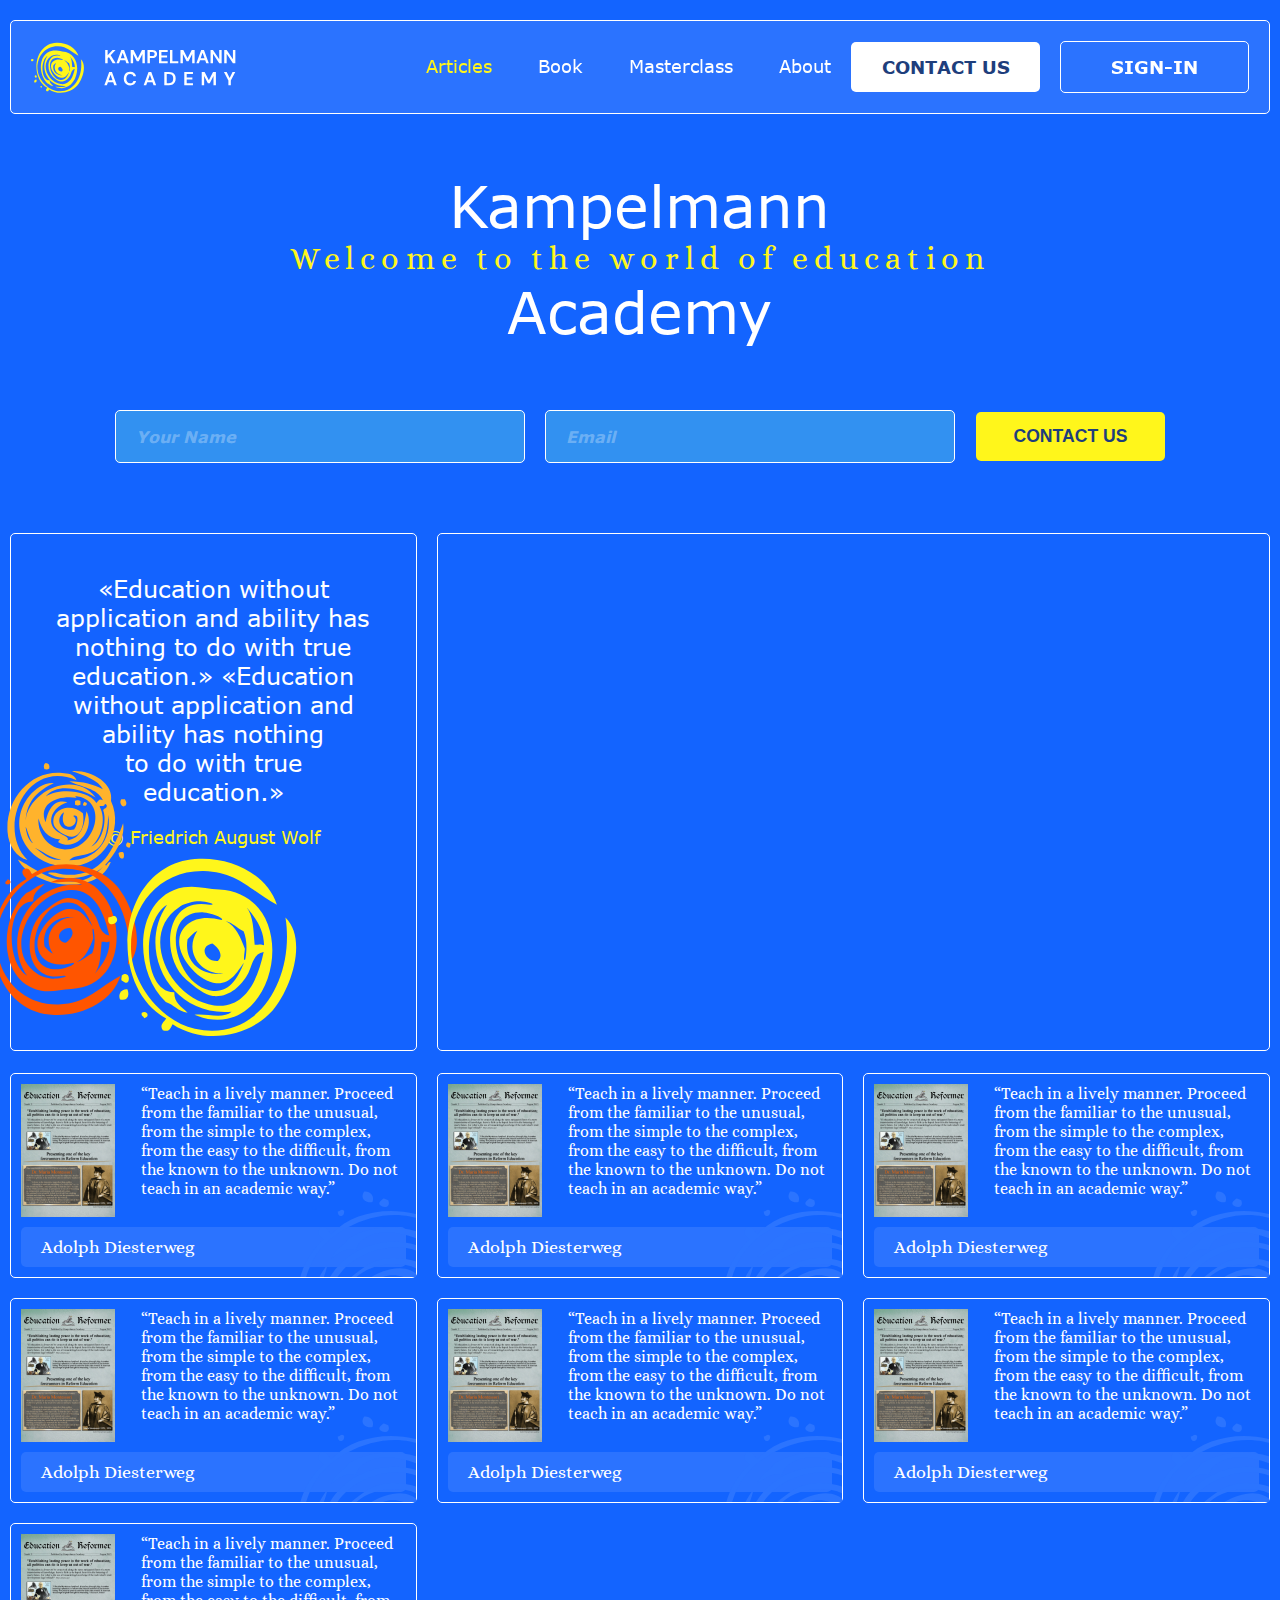
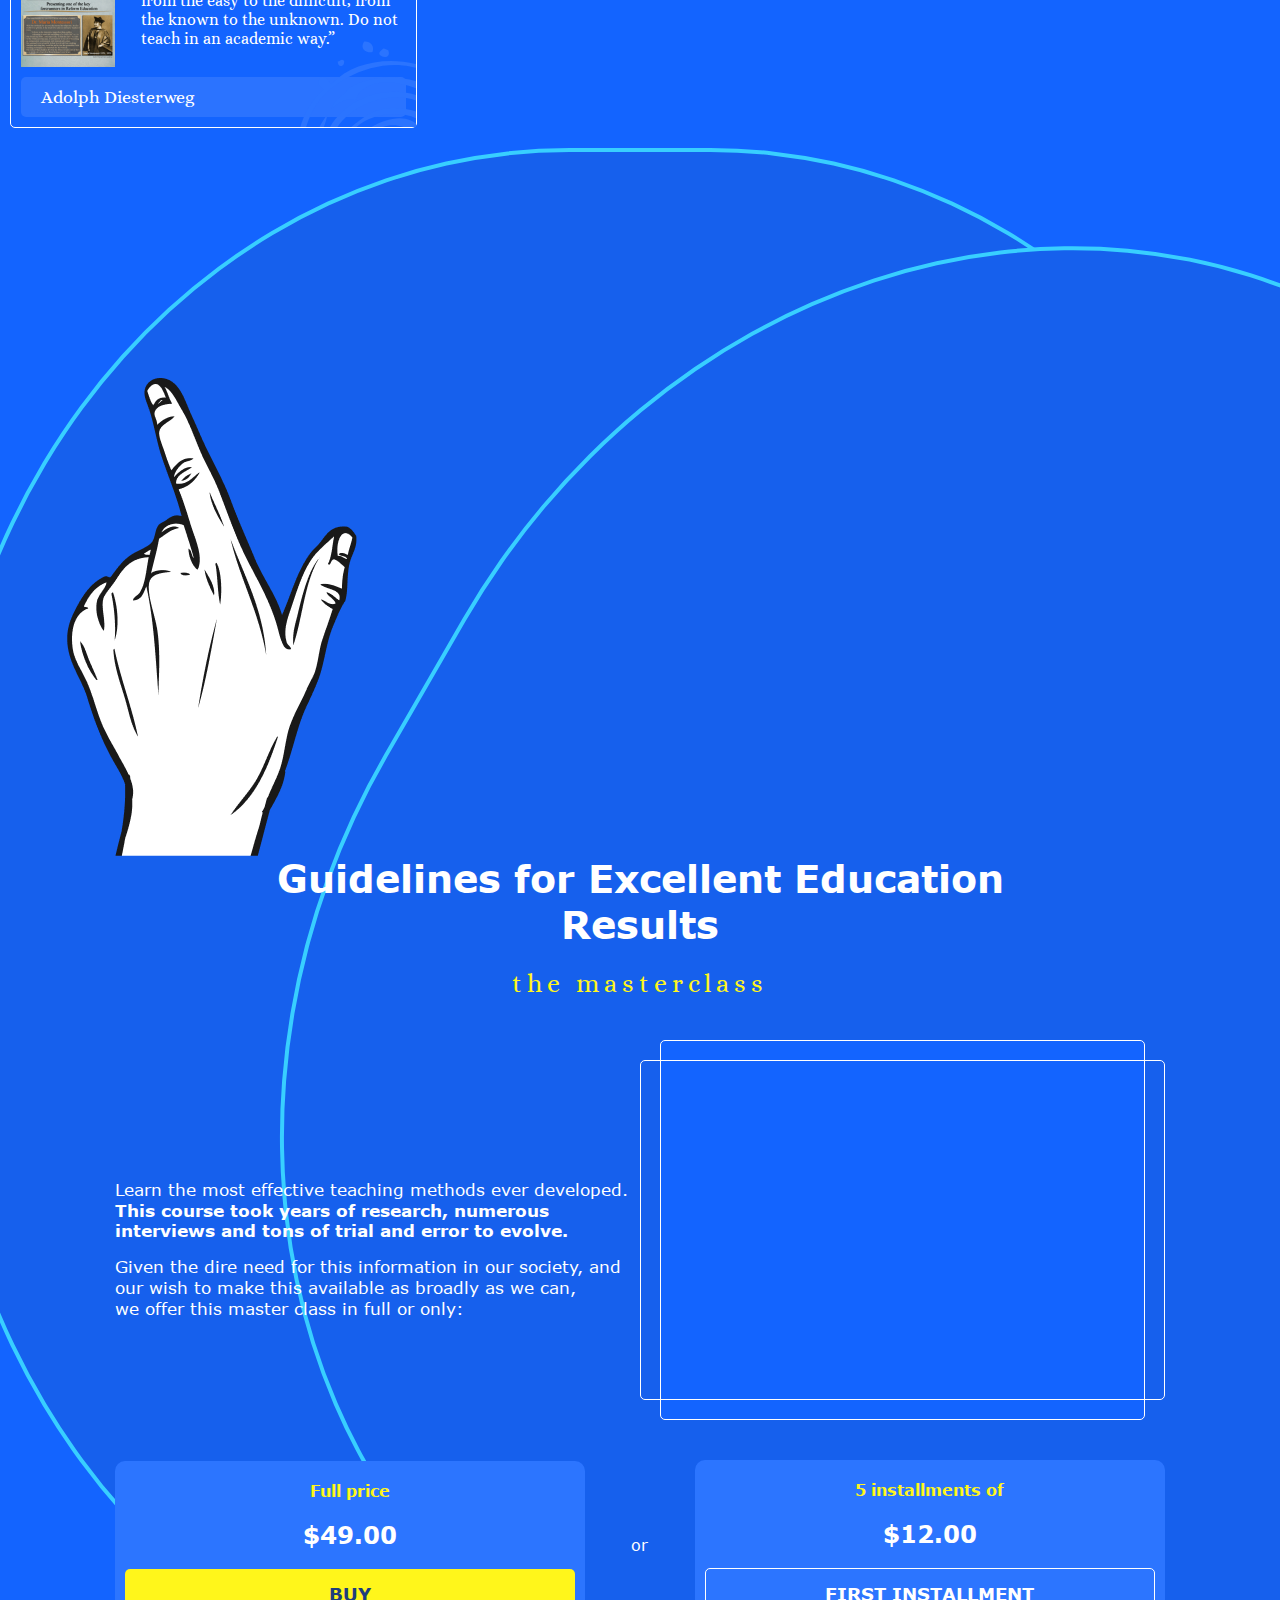
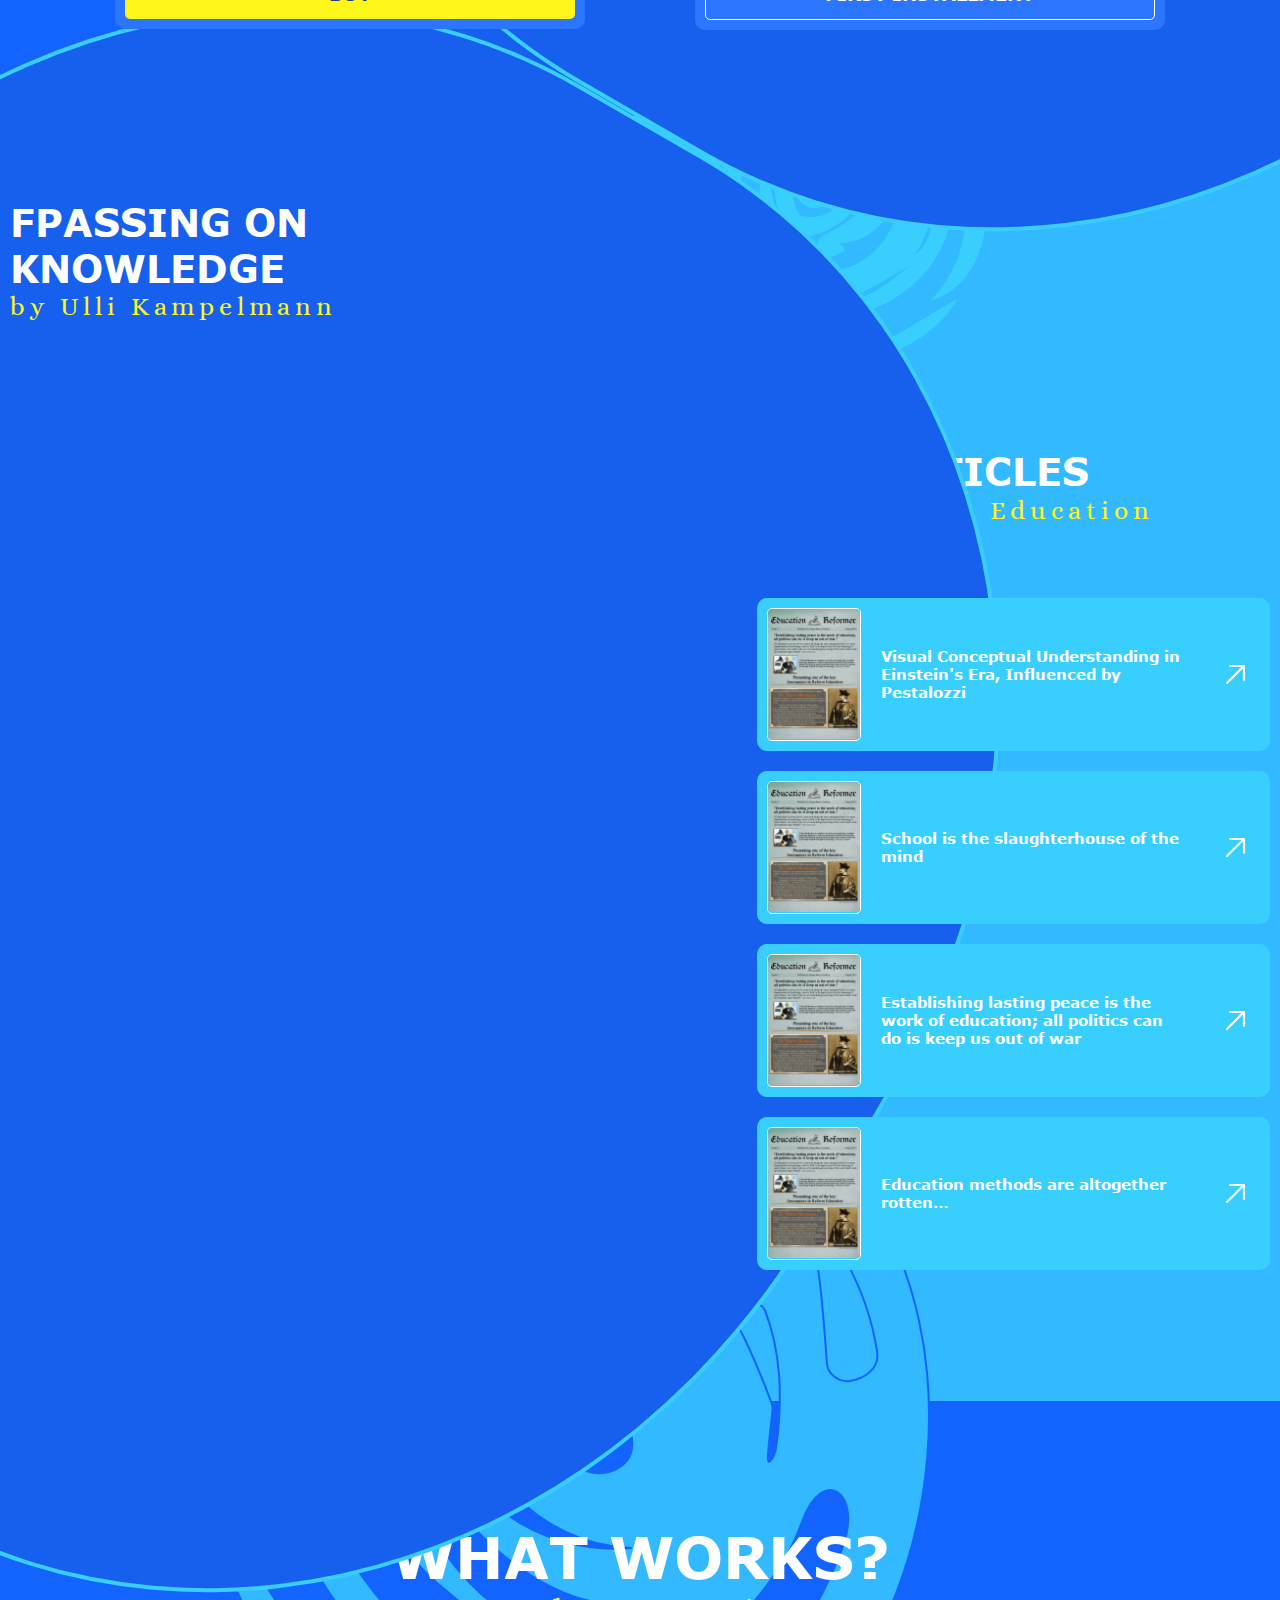
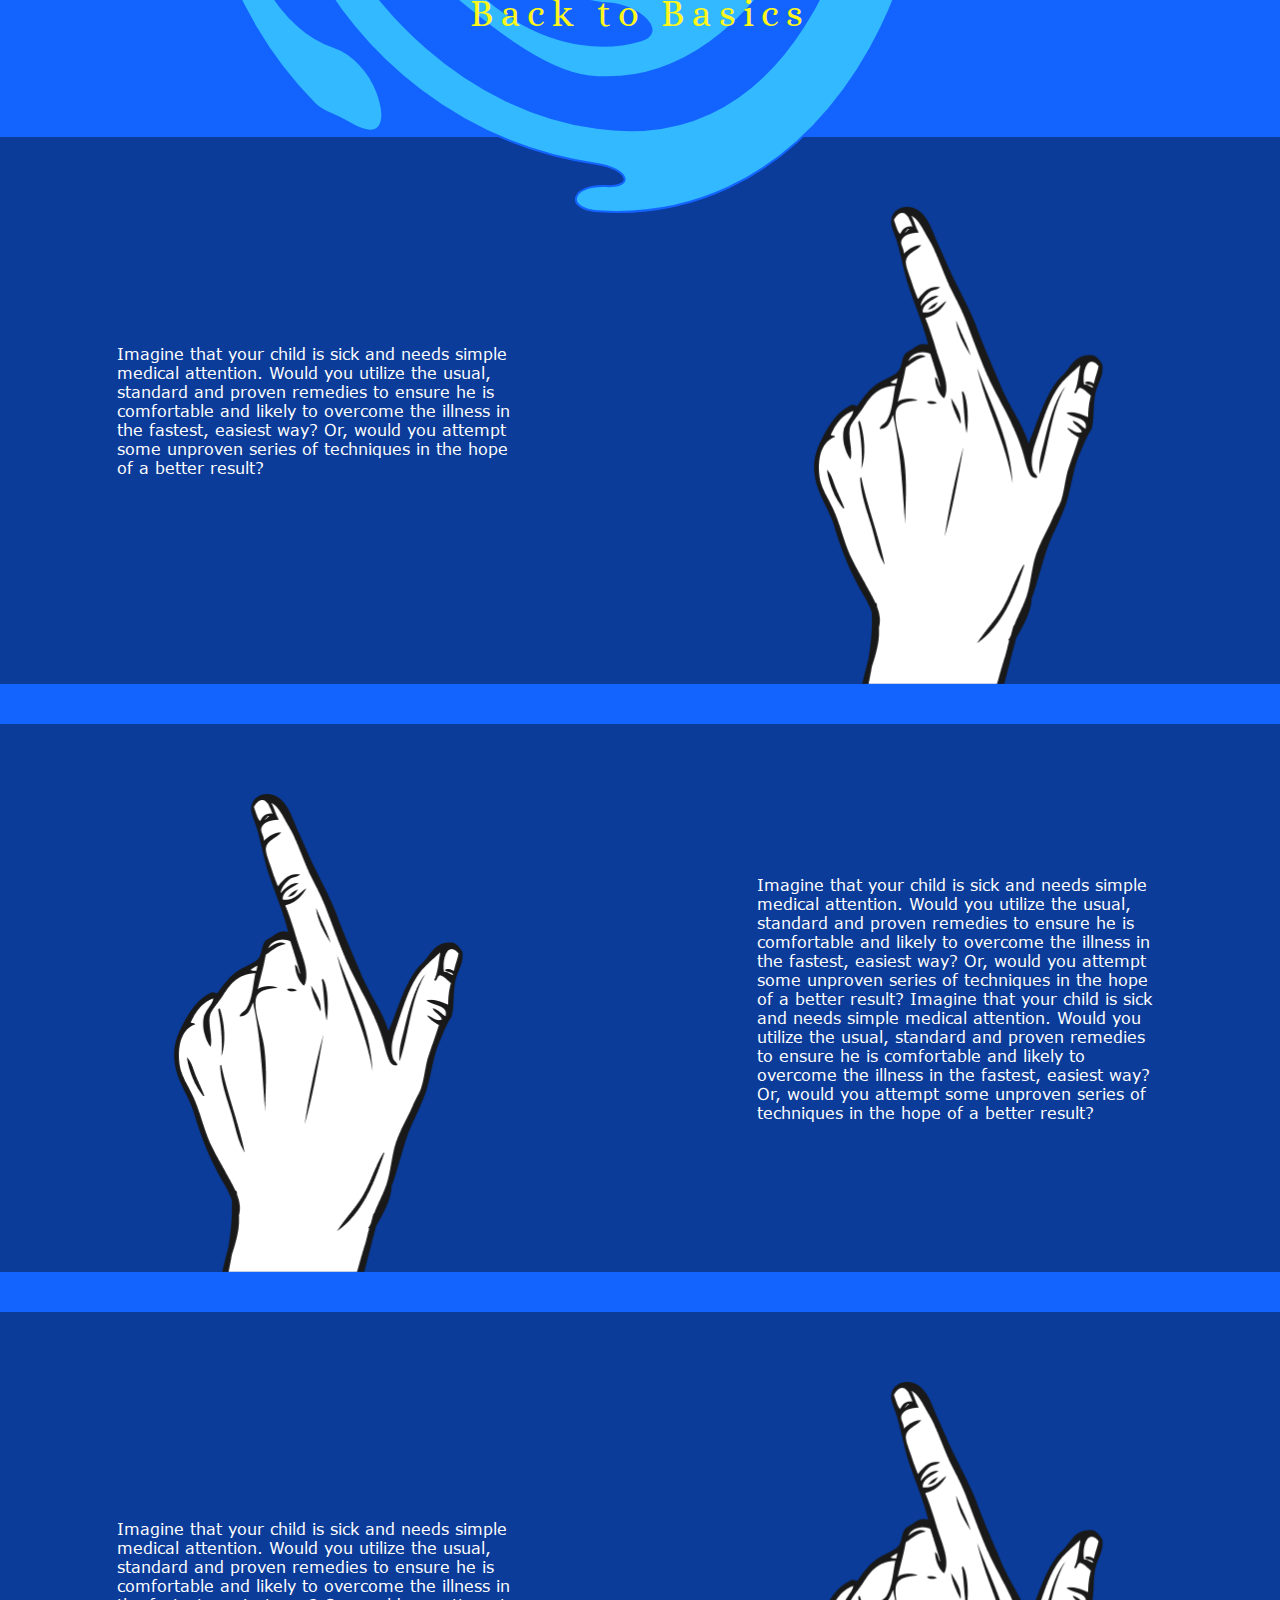
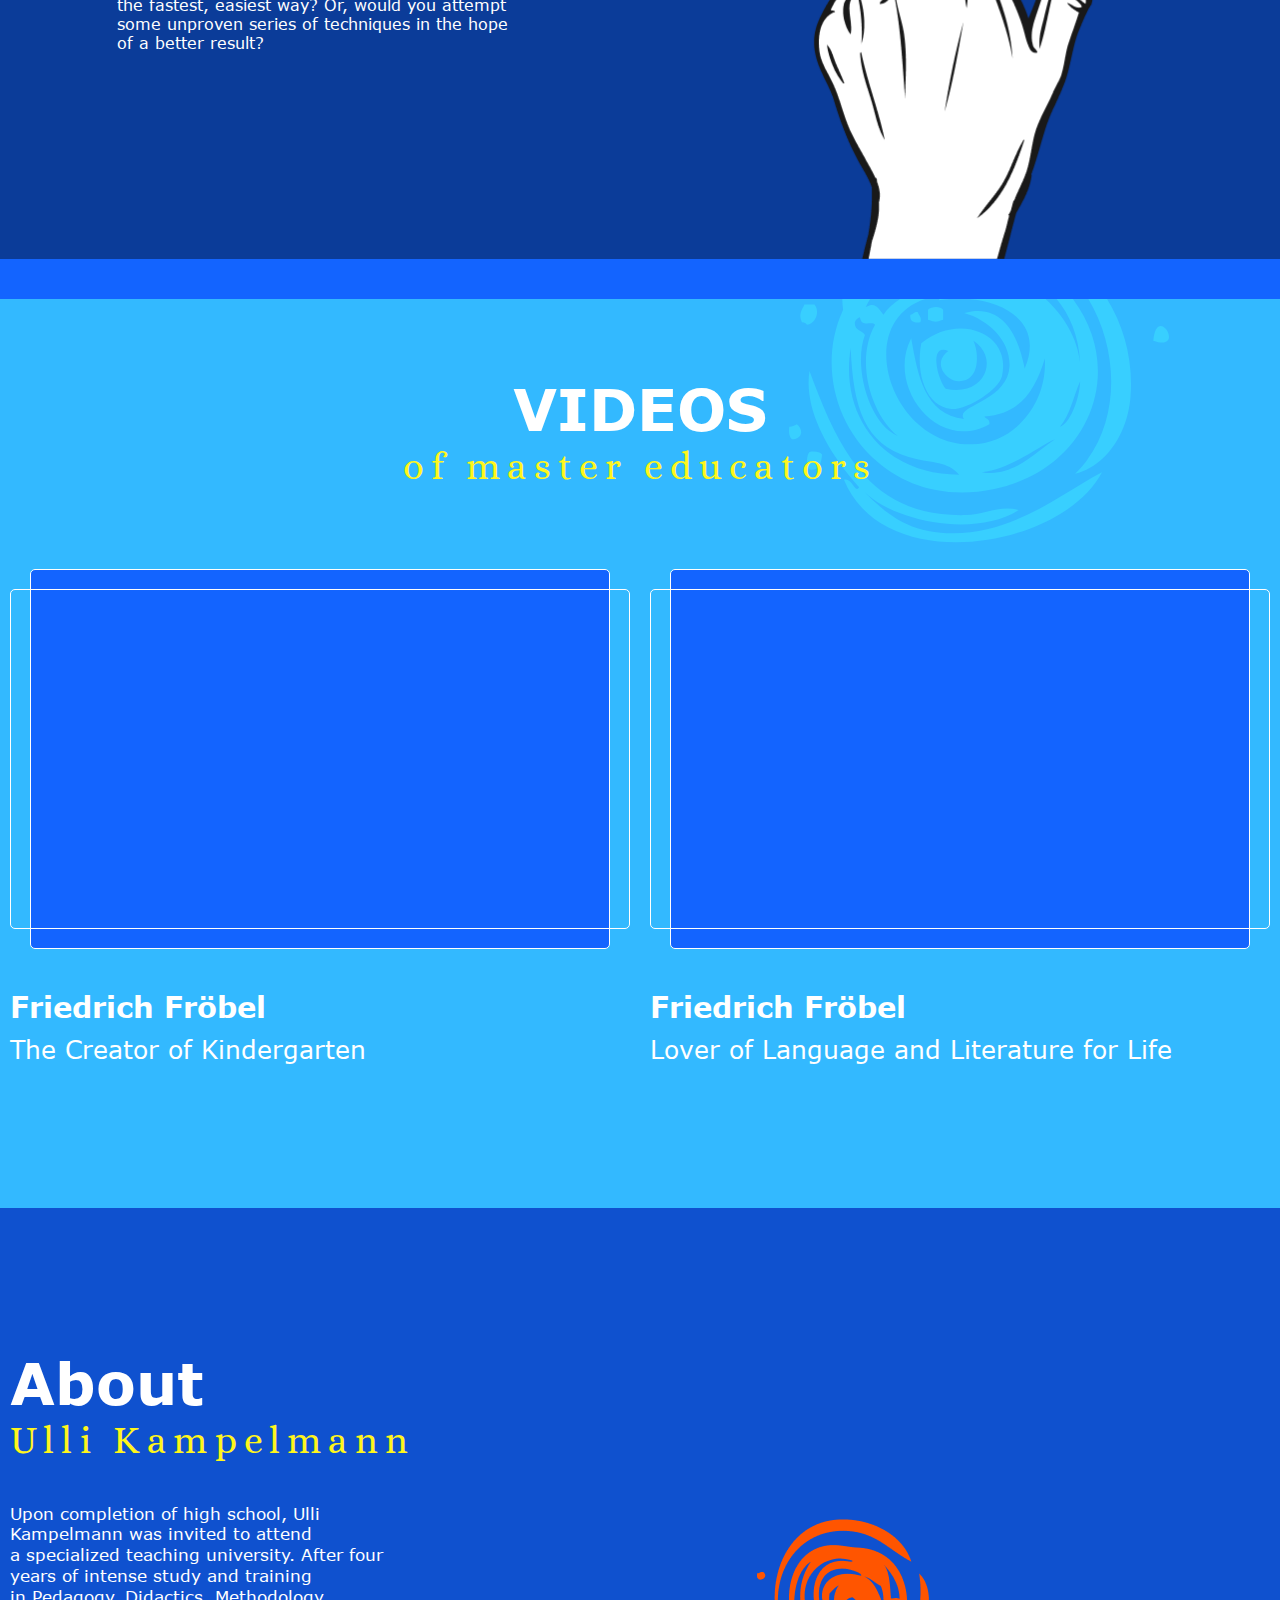
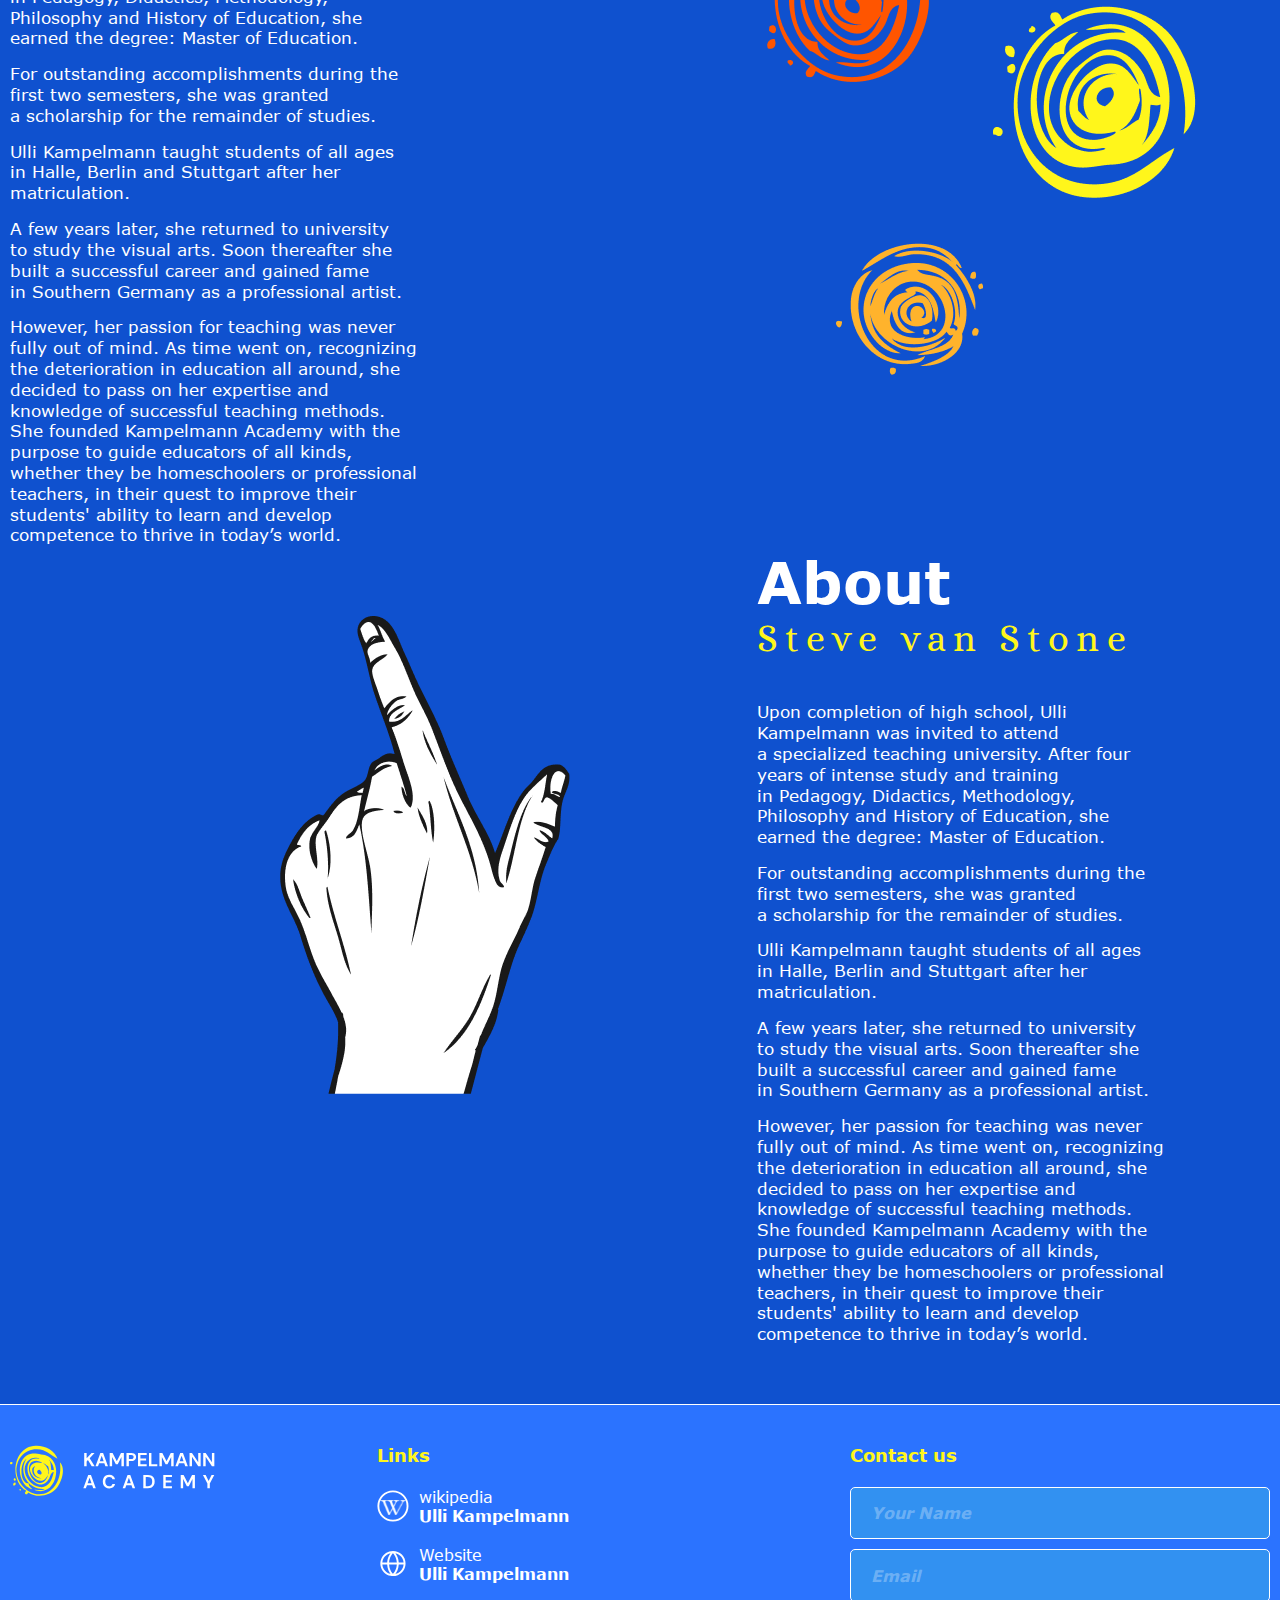
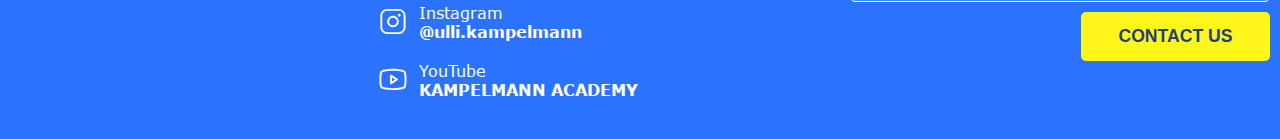
==== commit 2d955b19: "add file" ====
--- a/index.html
+++ b/index.html
@@ -116,8 +116,8 @@
         <div class="container">
             <div class="row m-row align-center">
                 <div class="col-xl-4 col-lg-4 col-md-5 col-sm-12 col-xs-12 column --relative">
-                    <div class="blockquote__wrap --relative">
-                        <blockquote cite="">
+                    <div class="blockquote__wrap  text-center">
+                        <blockquote cite="" class="text-center">
                             <p>«Education without application and ability has nothing to do with true education.»
                                 «Education without application and ability has nothing to do with true education.»</p>
                             <footer>© Friedrich August Wolf</footer>
@@ -243,7 +243,15 @@
     </section>
 
     <section class="s-guidelines overlap">
-        <div class="container">
+        <div class="bg__wrap">
+            <div class="bg"></div>
+            <div class="bg"></div>
+            <div class="bg"></div>
+        </div>
+        <div class="container overlap">
+
+            <img src="assets/img/decor-1.svg" alt="" class="img">
+            <img src="assets/img/about-2.png" alt="" class="img">
             <div class="row align-center">
                 <div class="col-xl-8 col-lg-9 col-md-10 col-sm-12 col-xs-12 text-center">
                     <div class="heading text-bold text-l">Guidelines for Excellent Education
@@ -273,8 +281,8 @@
                     </div>
                 </div>
             </div>
-            <div class="row align-middle align-center price__wrap">
-                <div class="col-xl-5 col-lg-5 col-md-5 col-sm-12 col-xs-12 ">
+            <div class="row align-middle align-center ">
+                <div class="col-xl-10 col-lg-10 col-md-10 col-sm-12 col-xs-12 price__wrap d-flex align-middle align-justify">
                     <div class="price__item text-center">
                         <div class="price__heading">
                             Full price
@@ -282,9 +290,9 @@
                         <div class="price">$49.00</div>
                         <a href="" class="btn btn-primary">Buy</a>
                     </div>
-                </div>
-                <div class="">or</div>
-                <div class="col-xl-5 col-lg-5 col-md-5 col-sm-12 col-xs-12 ">
+
+                    <div class="">or</div>
+
                     <div class="price__item text-center">
                         <div class="price__heading">
                             5 installments of
@@ -294,7 +302,6 @@
                     </div>
                 </div>
             </div>
-
         </div>
     </section>
 
@@ -399,10 +406,49 @@
 
                 </div>
             </div>
-            <div class="row m-row ">
-                <div class="col-xl-12 col-lg-12 col-md-12 col-sm-12 col-xs-12 column text-center">
-                </div>
-                <div class="col-xl-12 col-lg-12 col-md-12 col-sm-12 col-xs-12 column text-center">
+            <div class="row m-row s-basics__item align-spaced align-middle">
+                <div class="col-xl-4 col-lg-4 col-md-5 col-sm-12 col-xs-12 column ">
+                    <div class="description">Imagine that your child is sick and needs simple medical attention. Would
+                        you utilize the usual, standard and proven remedies to ensure he is comfortable and likely to
+                        overcome the illness in the fastest, easiest way? Or, would you attempt some unproven series of
+                        techniques in the hope of a better result?
+                    </div>
+                </div>
+                <div class="col-xl-4 col-lg-4 col-md-5 col-sm-12 col-xs-12 column text-center">
+                    <div class="img-wrap">
+                        <img src="assets/img/about-2.png" alt="" class="img">
+                    </div>
+                </div>
+            </div>
+            <div class="row m-row s-basics__item align-spaced align-middle">
+                <div class="col-xl-4 col-lg-4 col-md-5 col-sm-12 col-xs-12 column">
+                    <div class="description">Imagine that your child is sick and needs simple medical attention. Would
+                        you utilize the usual, standard and proven remedies to ensure he is comfortable and likely to
+                        overcome the illness in the fastest, easiest way? Or, would you attempt some unproven series of
+                        techniques in the hope of a better result? Imagine that your child is sick and needs simple
+                        medical attention. Would you utilize the usual, standard and proven remedies to ensure he is
+                        comfortable and likely to overcome the illness in the fastest, easiest way? Or, would you
+                        attempt some unproven series of techniques in the hope of a better result?
+                    </div>
+                </div>
+                <div class="ccol-xl-4 col-lg-4 col-md-5 col-sm-12 col-xs-12 column text-center">
+                    <div class="img-wrap">
+                        <img src="assets/img/about-2.png" alt="" class="img">
+                    </div>
+                </div>
+            </div>
+            <div class="row m-row s-basics__item align-spaced align-middle">
+                <div class="col-xl-4 col-lg-4 col-md-5 col-sm-12 col-xs-12 column ">
+                    <div class="description">Imagine that your child is sick and needs simple medical attention. Would
+                        you utilize the usual, standard and proven remedies to ensure he is comfortable and likely to
+                        overcome the illness in the fastest, easiest way? Or, would you attempt some unproven series of
+                        techniques in the hope of a better result?
+                    </div>
+                </div>
+                <div class="col-xl-4 col-lg-5 col-md-5 col-sm-12 col-xs-12 column text-center">
+                    <div class="img-wrap">
+                        <img src="assets/img/about-2.png" alt="" class="img">
+                    </div>
                 </div>
             </div>
         </div>
--- a/assets/css/app.css
+++ b/assets/css/app.css
@@ -1,2 +1,2 @@
-html,body,div,applet,object,iframe,h1,h2,h3,h4,h5,h6,p,blockquote,pre,abbr,acronym,address,big,cite,code,del,dfn,em,img,ins,kbd,q,s,samp,small,strike,strong,sub,sup,tt,var,u,center,dl,dt,dd,ol,ul,li,p,fieldset,form,label,legend,table,caption,tbody,tfoot,thead,tr,th,td,article,aside,canvas,details,embed,figure,figcaption,footer,header,hgroup,menu,nav,output,ruby,section,summary,time,mark,audio,video,figure,body{margin:0;padding:0;border:0;font-family:'Verdana', sans-serif;font-weight:400;vertical-align:baseline}article,aside,details,figcaption,figure,footer,header,hgroup,menu,nav,section{display:block}body{position:relative;font-family:'Verdana', sans-serif;font-weight:400;background:#1364FF;color:#fff}ol,ul{list-style:none;margin:0;padding:0}blockquote,q{quotes:none}blockquote:before,blockquote:after,q:before,q:after{content:''}table{border-collapse:collapse;border-spacing:0}*,*:before,*:after{-webkit-box-sizing:border-box;-moz-box-sizing:border-box;box-sizing:border-box}*{-webkit-tap-highlight-color:transparent !important;outline:none !important}@font-face{font-family:'Verdana';src:url("../fonts/Verdana.ttf") format("truetype");font-weight:normal;font-style:normal}@font-face{font-family:'Verdana';src:url("../fonts/Verdana-Bold.ttf") format("truetype");font-weight:700;font-style:normal}@font-face{font-family:'Alice';src:url("../fonts/Alice-Regular.ttf") format("truetype");font-weight:normal;font-style:normal}@font-face{font-family:'icomoon';src:url("../fonts/icomoon.eot");src:url("../fonts/icomoon.eot") format("embedded-opentype"),url("../fonts/icomoon.ttf") format("truetype"),url("../fonts/icomoon.woff") format("woff"),url("../fonts/icomoon.svg") format("svg");font-weight:normal;font-style:normal;font-display:block}[class^="icon-"],[class*=" icon-"]{font-family:'icomoon' !important;speak:never;font-style:normal;font-weight:normal;font-variant:normal;text-transform:none;line-height:1;-webkit-font-smoothing:antialiased;-moz-osx-font-smoothing:grayscale}.text-right{text-align:right}.text-center{text-align:center}.text-left{text-align:left}.text-justify{text-align:justify}.text-uppercase{text-transform:uppercase}.text-light{font-weight:300}.text-regular{font-weight:400}.text-medium{font-weight:500}.text-semibold{font-weight:600}.text-bold{font-weight:700}.text-xl{font-size:75px;font-size:-webkit-calc(32px + (75 - 32) * ((100vw - 300px) / (1920 - 300)));font-size:-moz-calc(32px + (75 - 32) * ((100vw - 300px) / (1920 - 300)));font-size:calc(32px + (75 - 32) * ((100vw - 300px) / (1920 - 300)));line-height:1.21}.text-l{font-size:47px;font-size:-webkit-calc(24px + (47 - 24) * ((100vw - 300px) / (1920 - 300)));font-size:-moz-calc(24px + (47 - 24) * ((100vw - 300px) / (1920 - 300)));font-size:calc(24px + (47 - 24) * ((100vw - 300px) / (1920 - 300)));line-height:1.21}.text-m{font-size:30px;font-size:-webkit-calc(20px + (30 - 20) * ((100vw - 300px) / (1920 - 300)));font-size:-moz-calc(20px + (30 - 20) * ((100vw - 300px) / (1920 - 300)));font-size:calc(20px + (30 - 20) * ((100vw - 300px) / (1920 - 300)));line-height:1.21}.text-s{font-size:18px;font-size:-webkit-calc(16px + (18 - 16) * ((100vw - 300px) / (1920 - 300)));font-size:-moz-calc(16px + (18 - 16) * ((100vw - 300px) / (1920 - 300)));font-size:calc(16px + (18 - 16) * ((100vw - 300px) / (1920 - 300)));line-height:1.21}.heading__sub{font-family:'Alice', serif;letter-spacing:0.19em;color:#FFF61B}.overflow-hidden{overflow:hidden}.html.overflow-menu{overflow:hidden}html.overflow-hidden body{overflow:hidden}html:not(.touch-screen)::-webkit-scrollbar,html:not(.touch-screen) *::-webkit-scrollbar{width:6px;height:6px}html:not(.touch-screen)::-webkit-scrollbar-track,html:not(.touch-screen) *::-webkit-scrollbar-track{background-color:#eee}html:not(.touch-screen)::-webkit-scrollbar-thumb,html:not(.touch-screen) *::-webkit-scrollbar-thumb{background-color:#FFF61B !important}.lg-actions .lg-next,.lg-actions .lg-prev{background-color:transparent !important;color:#fff !important}.lg-autoplay-button{display:none !important}body,html{height:100%}html{overflow-y:scroll}body .hide-scrollbar,html .hide-scrollbar{scrollbar-width:none}body .hide-scrollbar::-webkit-scrollbar,html .hide-scrollbar::-webkit-scrollbar{display:none}img::selection{background-color:transparent}.default-icon{width:100%}.default-icon img{height:100%;width:100%;object-fit:cover;object-position:center}.--relative{position:relative}a{text-decoration:none;color:inherit;cursor:pointer;-webkit-font-smoothing:antialiased}img{display:block;max-width:100%}.overlap{position:relative;z-index:3}body.overflow-hidden{overflow:hidden}.full-height,body,html{height:100%}.body-padding{height:80px}@media (max-width: 767px){.body-padding{height:85px}}.section{overflow:hidden;position:relative}.main{overflow:hidden}.main-wrapper{z-index:1}.swiper-container{margin-left:auto;margin-right:auto;position:relative;overflow:hidden;list-style:none;padding:0;z-index:1;width:100%;height:100%}.swiper-pagination{position:relative;bottom:0;margin-top:0;display:none;flex-direction:row;justify-content:center;z-index:2 !important}@media (max-width: 767px){.swiper-pagination{display:flex}}.swiper-pagination.swiper-pagination-horizontal{width:auto}.swiper-pagination-bullet{font-size:0;width:26px;height:4px;background:#D9D9D9;border-radius:0;margin:0 3.5px;-webkit-transition:all .4s ease-out;-moz-transition:all .4s ease-out;-o-transition:all .4s ease-out;transition:all .4s ease-out}.swiper-pagination-bullet-active{width:40px}.swiper-pagination-bullet:hover,.swiper-pagination-bullet-active{background-color:#FFF61B}.swiper-button-next,.swiper-button-prev{-webkit-transition:all .4s ease-out;-moz-transition:all .4s ease-out;-o-transition:all .4s ease-out;transition:all .4s ease-out;border-color:#FFF61B}.swiper-button-next i,.swiper-button-prev i{font-size:15px;font-size:15px;font-size:-webkit-calc(10px + (15 - 10) * ((100vw - 300px) / (1920 - 300)));font-size:-moz-calc(10px + (15 - 10) * ((100vw - 300px) / (1920 - 300)));font-size:calc(10px + (15 - 10) * ((100vw - 300px) / (1920 - 300)));font-weight:300;color:#FFF61B;-webkit-transition:all .5s ease-out;-moz-transition:all .5s ease-out;-o-transition:all .5s ease-out;transition:all .5s ease-out}.swiper-button-next:after,.swiper-button-prev:after{display:none}.swiper-button-next:hover,.swiper-button-prev:hover{border-color:#FB0}.swiper-button-next:hover i,.swiper-button-prev:hover i{color:#FB0}.swiper-button-next{margin-left:20px}.swiper-container:not(.swiper-no-swiping){cursor:url(../img/drag.png) 16 9,ew-resize}.swiper-container.swiper-initialized{opacity:1}.fade-in{animation:fade-in 0.35s cubic-bezier(0.165, 0.84, 0.44, 1)}.animate-in{animation:modalIn 0.7s cubic-bezier(0.165, 0.84, 0.44, 1);animation-iteration-count:1}.animate-away{animation:modalAway 1.4s cubic-bezier(0.165, 0.84, 0.44, 1);animation-iteration-count:1}@-webkit-keyframes modalIn{0%{transform:translateY(200%);opacity:0}100%{transform:translateY(0%);opacity:1}}@keyframes modalIn{0%{transform:translateY(200%);opacity:0}100%{transform:translateY(0%);opacity:1}}@-webkit-keyframes modalAway{0%{transform:translateY(0%)}100%{transform:translateY(200%)}}@keyframes modalAway{0%{transform:translateY(0%)}100%{transform:translateY(200%)}}@keyframes fade-in{0%{opacity:0}100%{opacity:1}}@keyframes fadeEffect{from{opacity:0}to{opacity:1}}.dashed{-webkit-animation:dash 8s linear infinite;animation:dash 8s linear infinite}.dashed__box{transform:rotate(90deg);left:20px;top:15px;position:relative}@keyframes dash{from{stroke-dashoffset:200}to{stroke-dashoffset:0}}@-webkit-keyframes dash{from{stroke-dashoffset:200}to{stroke-dashoffset:0}}.animation{opacity:1;-webkit-transition:all 0.5s;-o-transition:all 0.5s;transition:all 0.5s}.animation.animated{opacity:1}.logo__wrap{width:206px}@media (max-width: 400px){.logo__wrap{width:180px}}.header{top:20px;left:0;width:100%;position:fixed;z-index:10;visibility:visible;opacity:1}@media (max-width: 400px){.header{top:10px}}.header__inner{position:relative;padding:20px;border:1px solid #fff;border-radius:5px}@media (max-width: 767px){.header__inner{padding:16px 13px}}@media (max-width: 400px){.header__inner{padding:10px}}.header__inner:after{content:"";position:absolute;left:0;top:0;width:100%;height:100%;backdrop-filter:blur(10px);-webkit-backdrop-filter:blur(10px);background-color:rgba(255,255,255,0.1);z-index:-1}@media (max-width: 767px){.header-main{height:100%;-webkit-box-align:center;-webkit-align-items:center;-ms-flex-align:center;align-items:center;-webkit-box-pack:center;-webkit-justify-content:center;-ms-flex-pack:center;justify-content:center}}.header .btn:nth-child(1){margin-right:20px}.header .navbar{-webkit-box-flex:1;-ms-flex-positive:1;flex-grow:1;display:-webkit-box;display:-ms-flexbox;display:flex;-webkit-box-pack:end;-ms-flex-pack:end;justify-content:flex-end;-webkit-box-align:center;-ms-flex-align:center;align-items:center}@media (max-width: 767px){.header .navbar .main-navigation{display:flex;justify-content:center;flex-direction:column;width:170px}}.header .navbar .menu{margin-right:20px}@media (max-width: 1199px){.header .navbar .menu{margin-right:20px}}@media (min-width: 767px){.header .navbar .menu{height:100%}}@media (max-width: 767px){.header .navbar .menu{padding:34px 7px 46px 7px;text-align:left;margin:0}}.header .navbar .menu-item{display:inline-block;position:relative;height:100%}@media (max-width: 767px){.header .navbar .menu-item{padding:0;display:block;height:auto;margin:0}}.header .navbar .menu-item+.menu-item{margin-left:40px}.header .navbar .menu-item a{font-weight:400;font-size:18px;line-height:1.2;color:#fff;transition:color ease-out .3s;position:relative}.header .navbar .menu-item:hover>a,.header .navbar .menu-item.current-menu-item>a{color:#FFF61B}.header .navbar .menu-item:hover>a:after,.header .navbar .menu-item.current-menu-item>a:after{background-color:#FFF61B;width:100%;transition:all ease-out .5s}@media (max-width: 767px){.header .navbar{height:calc(100vh - 83px);background-color:#fff;position:fixed;top:83px;transition:all 1.2s ease;z-index:2;width:100%;right:-100%;padding:0 16px 65px 16px;overflow:auto;display:flex;flex-direction:column;justify-content:center}.header .navbar.is-visible{right:0;transition:all .5s ease}.header .navbar.is-visible .menu-item a:before{height:0}.header .navbar.is-visible .location,.header .navbar.is-visible .languages-navigation{opacity:1;transition:all 2.5s ease}}.burger{display:flex;cursor:pointer;width:28px;height:18px;justify-content:space-between;flex-direction:column;-webkit-transition:all .3s ease-out;-moz-transition:all .3s ease-out;-o-transition:all .3s ease-out;transition:all .3s ease-out}.burger__wrap{width:50px;height:50px;border-radius:0;display:none}@media (max-width: 767px){.burger__wrap{display:flex}}.burger__wrap.active .burger span{width:100%}.burger__wrap.active .burger span:nth-child(1){transform:translateY(8px) rotate(45deg)}.burger__wrap.active .burger span:nth-child(2){opacity:0}.burger__wrap.active .burger span:nth-child(3){transform:translateY(-8px) rotate(-45deg)}.burger>span{height:2px;background-color:#fff;border-radius:10px;transition:0.5s;z-index:999}.footer{overflow:hidden;background:rgba(255,255,255,0.1);border-top:1px solid #fff;padding:40px 0}@media (max-width: 767px){.footer{padding:32px 0 64px 0}}.footer .social__name,.footer .social__link{font-size:16px}.footer .social__item{display:grid;grid-template-columns:32px 1fr;gap:10px}.footer .social__item+.social__item{margin-top:20px}@media (max-width: 767px){.footer .logo__wrap{margin-bottom:32px}}.footer .cta-form{width:100%}@media (max-width: 767px){.footer .cta-form{max-width:400px}}.footer .cta-form .btn-primary{margin-left:auto}@media (max-width: 767px){.footer .cta-form .btn-primary{width:100%}}@media (max-width: 767px){.footer-item:not(.footer-item:last-child){margin-bottom:32px}}.footer-item__heading{margin-bottom:20px;color:#FFF61B;font-size:18px}.d-none{display:none !important}.d-block{display:block !important}.d-inline-block{display:inline-block !important}@media (min-width: 576px){.d-sm-block{display:block !important}.d-sm-none{display:none !important}.d-sm-flex{display:flex !important}.d-sm-inline-block{display:inline-block !important}}@media (min-width: 768px){.d-md-block{display:block !important}.d-md-none{display:none !important}.d-md-flex{display:flex !important;display:-webkit-box;display:-webkit-flex;display:-ms-flexbox;display:flex;-webkit-flex-flow:row wrap;flex-flow:row wrap}.d-md-inline-block{display:inline-block !important}}@media (min-width: 992px){.d-lg-block{display:block !important}.d-lg-none{display:none !important}.d-lg-flex{display:flex !important}.d-lg-inline-block{display:inline-block !important}}@media (min-width: 1200px){.d-xl-block{display:block !important}.d-xl-none{display:none !important}.d-xl-flex{display:flex !important}.d-xl-inline-block{display:inline-block !important}}.container{width:100%;max-width:1310px;margin:auto;padding:0 10px}.container-fluid{width:100%;padding-right:10px;padding-left:10px;margin-right:auto;margin-left:auto}@media (max-width: 767px){.container-fluid{padding-right:15px;padding-left:15px}}.row{display:-webkit-box;display:-webkit-flex;display:-ms-flexbox;display:flex;-webkit-flex-flow:row wrap;flex-flow:row wrap}.d-flex{display:-webkit-box;display:-webkit-flex;display:-ms-flexbox;display:flex;-webkit-flex-flow:row wrap;flex-flow:row wrap}.m-auto{display:block;margin:auto}.m-row{margin:0 -10px}@media (max-width: 575px){.m-row{margin:0}}.p-0{padding:0}.column{padding:0 10px;position:relative}@media (max-width: 575px){.column{padding:0}}.align-self-middle{-webkit-align-self:center;align-self:center}.align-self-end{-webkit-align-self:flex-end;align-self:flex-end}.align-center{-webkit-box-pack:center;-webkit-justify-content:center;-ms-flex-pack:center;justify-content:center}.align-spaced{-webkit-justify-content:space-around;justify-content:space-around}.align-evenly{-webkit-box-pack:space-evenly;-ms-flex-pack:space-evenly;justify-content:space-evenly}.align-middle{-webkit-box-align:center;-webkit-align-items:center;-ms-flex-align:center;align-items:center}.align-justify{-webkit-box-pack:justify;-webkit-justify-content:space-between;-ms-flex-pack:justify;justify-content:space-between}.align-right{-webkit-box-pack:end;-webkit-justify-content:flex-end;-ms-flex-pack:end;justify-content:flex-end}.align-left{-webkit-box-pack:start;-webkit-justify-content:flex-start;-ms-flex-pack:start;justify-content:flex-start}.align-end{-webkit-box-align:end;-ms-flex-align:end;align-items:flex-end}.align-start{-webkit-box-align:end;-ms-flex-align:end;align-items:flex-start}.align-self-bottom{-webkit-align-self:flex-end;-ms-flex-item-align:end;align-self:flex-end}.align-content-justify{-ms-flex-line-pack:justify;align-content:space-between}.col-xs-1{-webkit-box-flex:0;-webkit-flex:0 0 8.333333%;-ms-flex:0 0 8.333333%;flex:0 0 8.333333%;max-width:8.333333%}.col-xs-2{-webkit-box-flex:0;-webkit-flex:0 0 16.666666%;-ms-flex:0 0 16.666666%;flex:0 0 16.666666%;max-width:16.666666%}.col-xs-3{-webkit-box-flex:0;-webkit-flex:0 0 24.999999%;-ms-flex:0 0 24.999999%;flex:0 0 24.999999%;max-width:24.999999%}.col-xs-4{-webkit-box-flex:0;-webkit-flex:0 0 33.333332%;-ms-flex:0 0 33.333332%;flex:0 0 33.333332%;max-width:33.333332%}.col-xs-5{-webkit-box-flex:0;-webkit-flex:0 0 41.666665%;-ms-flex:0 0 41.666665%;flex:0 0 41.666665%;max-width:41.666665%}.col-xs-6{-webkit-box-flex:0;-webkit-flex:0 0 49.999998%;-ms-flex:0 0 49.999998%;flex:0 0 49.999998%;max-width:49.999998%}.col-xs-7{-webkit-box-flex:0;-webkit-flex:0 0 58.333331%;-ms-flex:0 0 58.333331%;flex:0 0 58.333331%;max-width:58.333331%}.col-xs-8{-webkit-box-flex:0;-webkit-flex:0 0 66.666664%;-ms-flex:0 0 66.666664%;flex:0 0 66.666664%;max-width:66.666664%}.col-xs-9{-webkit-box-flex:0;-webkit-flex:0 0 74.999997%;-ms-flex:0 0 74.999997%;flex:0 0 74.999997%;max-width:74.999997%}.col-xs-10{-webkit-box-flex:0;-webkit-flex:0 0 83.33333%;-ms-flex:0 0 83.33333%;flex:0 0 83.33333%;max-width:83.33333%}.col-xs-11{-webkit-box-flex:0;-webkit-flex:0 0 91.666663%;-ms-flex:0 0 91.666663%;flex:0 0 91.666663%;max-width:91.666663%}.col-xs-12{-webkit-box-flex:0;-webkit-flex:0 0 99.999996%;-ms-flex:0 0 99.999996%;flex:0 0 99.999996%;max-width:99.999996%}@media (min-width: 576px){.col-sm-1{-webkit-box-flex:0;-webkit-flex:0 0 8.333333%;-ms-flex:0 0 8.333333%;flex:0 0 8.333333%;max-width:8.333333%}.col-sm-2{-webkit-box-flex:0;-webkit-flex:0 0 16.666666%;-ms-flex:0 0 16.666666%;flex:0 0 16.666666%;max-width:16.666666%}.col-sm-3{-webkit-box-flex:0;-webkit-flex:0 0 24.999999%;-ms-flex:0 0 24.999999%;flex:0 0 24.999999%;max-width:24.999999%}.col-sm-4{-webkit-box-flex:0;-webkit-flex:0 0 33.333332%;-ms-flex:0 0 33.333332%;flex:0 0 33.333332%;max-width:33.333332%}.col-sm-5{-webkit-box-flex:0;-webkit-flex:0 0 41.666665%;-ms-flex:0 0 41.666665%;flex:0 0 41.666665%;max-width:41.666665%}.col-sm-6{-webkit-box-flex:0;-webkit-flex:0 0 49.999998%;-ms-flex:0 0 49.999998%;flex:0 0 49.999998%;max-width:49.999998%}.col-sm-7{-webkit-box-flex:0;-webkit-flex:0 0 58.333331%;-ms-flex:0 0 58.333331%;flex:0 0 58.333331%;max-width:58.333331%}.col-sm-8{-webkit-box-flex:0;-webkit-flex:0 0 66.666664%;-ms-flex:0 0 66.666664%;flex:0 0 66.666664%;max-width:66.666664%}.col-sm-9{-webkit-box-flex:0;-webkit-flex:0 0 74.999997%;-ms-flex:0 0 74.999997%;flex:0 0 74.999997%;max-width:74.999997%}.col-sm-10{-webkit-box-flex:0;-webkit-flex:0 0 83.33333%;-ms-flex:0 0 83.33333%;flex:0 0 83.33333%;max-width:83.33333%}.col-sm-11{-webkit-box-flex:0;-webkit-flex:0 0 91.666663%;-ms-flex:0 0 91.666663%;flex:0 0 91.666663%;max-width:91.666663%}.col-sm-12{-webkit-box-flex:0;-webkit-flex:0 0 99.999996%;-ms-flex:0 0 99.999996%;flex:0 0 99.999996%;max-width:99.999996%}}@media (min-width: 768px){.col-md-1{-webkit-box-flex:0;-webkit-flex:0 0 8.333333%;-ms-flex:0 0 8.333333%;flex:0 0 8.333333%;max-width:8.333333%}.col-md-2{-webkit-box-flex:0;-webkit-flex:0 0 16.666666%;-ms-flex:0 0 16.666666%;flex:0 0 16.666666%;max-width:16.666666%}.col-md-3{-webkit-box-flex:0;-webkit-flex:0 0 24.999999%;-ms-flex:0 0 24.999999%;flex:0 0 24.999999%;max-width:24.999999%}.col-md-4{-webkit-box-flex:0;-webkit-flex:0 0 33.333332%;-ms-flex:0 0 33.333332%;flex:0 0 33.333332%;max-width:33.333332%}.col-md-5{-webkit-box-flex:0;-webkit-flex:0 0 41.666665%;-ms-flex:0 0 41.666665%;flex:0 0 41.666665%;max-width:41.666665%}.col-md-6{-webkit-box-flex:0;-webkit-flex:0 0 49.999998%;-ms-flex:0 0 49.999998%;flex:0 0 49.999998%;max-width:49.999998%}.col-md-7{-webkit-box-flex:0;-webkit-flex:0 0 58.333331%;-ms-flex:0 0 58.333331%;flex:0 0 58.333331%;max-width:58.333331%}.col-md-8{-webkit-box-flex:0;-webkit-flex:0 0 66.666664%;-ms-flex:0 0 66.666664%;flex:0 0 66.666664%;max-width:66.666664%}.col-md-9{-webkit-box-flex:0;-webkit-flex:0 0 74.999997%;-ms-flex:0 0 74.999997%;flex:0 0 74.999997%;max-width:74.999997%}.col-md-10{-webkit-box-flex:0;-webkit-flex:0 0 83.33333%;-ms-flex:0 0 83.33333%;flex:0 0 83.33333%;max-width:83.33333%}.col-md-11{-webkit-box-flex:0;-webkit-flex:0 0 91.666663%;-ms-flex:0 0 91.666663%;flex:0 0 91.666663%;max-width:91.666663%}.col-md-12{-webkit-box-flex:0;-webkit-flex:0 0 99.999996%;-ms-flex:0 0 99.999996%;flex:0 0 99.999996%;max-width:99.999996%}}@media (min-width: 992px){.col-lg-1{-webkit-box-flex:0;-webkit-flex:0 0 8.333333%;-ms-flex:0 0 8.333333%;flex:0 0 8.333333%;max-width:8.333333%}.col-lg-2{-webkit-box-flex:0;-webkit-flex:0 0 16.666666%;-ms-flex:0 0 16.666666%;flex:0 0 16.666666%;max-width:16.666666%}.col-lg-3{-webkit-box-flex:0;-webkit-flex:0 0 24.999999%;-ms-flex:0 0 24.999999%;flex:0 0 24.999999%;max-width:24.999999%}.col-lg-4{-webkit-box-flex:0;-webkit-flex:0 0 33.333332%;-ms-flex:0 0 33.333332%;flex:0 0 33.333332%;max-width:33.333332%}.col-lg-5{-webkit-box-flex:0;-webkit-flex:0 0 41.666665%;-ms-flex:0 0 41.666665%;flex:0 0 41.666665%;max-width:41.666665%}.col-lg-6{-webkit-box-flex:0;-webkit-flex:0 0 49.999998%;-ms-flex:0 0 49.999998%;flex:0 0 49.999998%;max-width:49.999998%}.col-lg-7{-webkit-box-flex:0;-webkit-flex:0 0 58.333331%;-ms-flex:0 0 58.333331%;flex:0 0 58.333331%;max-width:58.333331%}.col-lg-8{-webkit-box-flex:0;-webkit-flex:0 0 66.666664%;-ms-flex:0 0 66.666664%;flex:0 0 66.666664%;max-width:66.666664%}.col-lg-9{-webkit-box-flex:0;-webkit-flex:0 0 74.999997%;-ms-flex:0 0 74.999997%;flex:0 0 74.999997%;max-width:74.999997%}.col-lg-10{-webkit-box-flex:0;-webkit-flex:0 0 83.33333%;-ms-flex:0 0 83.33333%;flex:0 0 83.33333%;max-width:83.33333%}.col-lg-11{-webkit-box-flex:0;-webkit-flex:0 0 91.666663%;-ms-flex:0 0 91.666663%;flex:0 0 91.666663%;max-width:91.666663%}.col-lg-12{-webkit-box-flex:0;-webkit-flex:0 0 99.999996%;-ms-flex:0 0 99.999996%;flex:0 0 99.999996%;max-width:99.999996%}}@media (min-width: 1200px){.col-xl-1{-webkit-box-flex:0;-webkit-flex:0 0 8.333333%;-ms-flex:0 0 8.333333%;flex:0 0 8.333333%;max-width:8.333333%}.col-xl-2{-webkit-box-flex:0;-webkit-flex:0 0 16.666666%;-ms-flex:0 0 16.666666%;flex:0 0 16.666666%;max-width:16.666666%}.col-xl-3{-webkit-box-flex:0;-webkit-flex:0 0 24.999999%;-ms-flex:0 0 24.999999%;flex:0 0 24.999999%;max-width:24.999999%}.col-xl-4{-webkit-box-flex:0;-webkit-flex:0 0 33.333332%;-ms-flex:0 0 33.333332%;flex:0 0 33.333332%;max-width:33.333332%}.col-xl-5{-webkit-box-flex:0;-webkit-flex:0 0 41.666665%;-ms-flex:0 0 41.666665%;flex:0 0 41.666665%;max-width:41.666665%}.col-xl-6{-webkit-box-flex:0;-webkit-flex:0 0 49.999998%;-ms-flex:0 0 49.999998%;flex:0 0 49.999998%;max-width:49.999998%}.col-xl-7{-webkit-box-flex:0;-webkit-flex:0 0 58.333331%;-ms-flex:0 0 58.333331%;flex:0 0 58.333331%;max-width:58.333331%}.col-xl-8{-webkit-box-flex:0;-webkit-flex:0 0 66.666664%;-ms-flex:0 0 66.666664%;flex:0 0 66.666664%;max-width:66.666664%}.col-xl-9{-webkit-box-flex:0;-webkit-flex:0 0 74.999997%;-ms-flex:0 0 74.999997%;flex:0 0 74.999997%;max-width:74.999997%}.col-xl-10{-webkit-box-flex:0;-webkit-flex:0 0 83.33333%;-ms-flex:0 0 83.33333%;flex:0 0 83.33333%;max-width:83.33333%}.col-xl-11{-webkit-box-flex:0;-webkit-flex:0 0 91.666663%;-ms-flex:0 0 91.666663%;flex:0 0 91.666663%;max-width:91.666663%}.col-xl-12{-webkit-box-flex:0;-webkit-flex:0 0 99.999996%;-ms-flex:0 0 99.999996%;flex:0 0 99.999996%;max-width:99.999996%}}@media (max-width: 475px){.col-exs-1{-webkit-box-flex:0;-webkit-flex:0 0 8.333333%;-ms-flex:0 0 8.333333%;flex:0 0 8.333333%;max-width:8.333333%}.col-exs-2{-webkit-box-flex:0;-webkit-flex:0 0 16.666666%;-ms-flex:0 0 16.666666%;flex:0 0 16.666666%;max-width:16.666666%}.col-exs-3{-webkit-box-flex:0;-webkit-flex:0 0 24.999999%;-ms-flex:0 0 24.999999%;flex:0 0 24.999999%;max-width:24.999999%}.col-exs-4{-webkit-box-flex:0;-webkit-flex:0 0 33.333332%;-ms-flex:0 0 33.333332%;flex:0 0 33.333332%;max-width:33.333332%}.col-exs-5{-webkit-box-flex:0;-webkit-flex:0 0 41.666665%;-ms-flex:0 0 41.666665%;flex:0 0 41.666665%;max-width:41.666665%}.col-exs-6{-webkit-box-flex:0;-webkit-flex:0 0 49.999998%;-ms-flex:0 0 49.999998%;flex:0 0 49.999998%;max-width:49.999998%}.col-exs-7{-webkit-box-flex:0;-webkit-flex:0 0 58.333331%;-ms-flex:0 0 58.333331%;flex:0 0 58.333331%;max-width:58.333331%}.col-exs-8{-webkit-box-flex:0;-webkit-flex:0 0 66.666664%;-ms-flex:0 0 66.666664%;flex:0 0 66.666664%;max-width:66.666664%}.col-exs-9{-webkit-box-flex:0;-webkit-flex:0 0 74.999997%;-ms-flex:0 0 74.999997%;flex:0 0 74.999997%;max-width:74.999997%}.col-exs-10{-webkit-box-flex:0;-webkit-flex:0 0 83.33333%;-ms-flex:0 0 83.33333%;flex:0 0 83.33333%;max-width:83.33333%}.col-exs-11{-webkit-box-flex:0;-webkit-flex:0 0 91.666663%;-ms-flex:0 0 91.666663%;flex:0 0 91.666663%;max-width:91.666663%}.col-exs-12{-webkit-box-flex:0;-webkit-flex:0 0 99.999996%;-ms-flex:0 0 99.999996%;flex:0 0 99.999996%;max-width:99.999996%}}@media (max-width: 575px){.order-xs-2{order:2}}@media (max-width: 575px){.order-xs-1{order:1}}@media (max-width: 767px){.offset-md-0{margin-left:0 !important}}.offset-1{margin-left:8.3333333333%}.offset-2{margin-left:16.6666666667%}.offset-3{margin-left:25%}.offset-4{margin-left:33.3333333333%}.offset-5{margin-left:41.6666666667%}.offset-6{margin-left:50%}.offset-7{margin-left:58.3333333333%}.offset-8{margin-left:66.6666666667%}.offset-9{margin-left:75%}.offset-10{margin-left:83.3333333333%}.offset-11{margin-left:91.6666666667%}.mb-35{margin-bottom:35px}.mb-18{margin-bottom:18px}.mr-30{margin-right:30px}.btn{position:relative;box-shadow:none;cursor:pointer;text-decoration:none;border:none;border-radius:5px;font-size:18px;font-size:-webkit-calc(17px + (18 - 17) * ((100vw - 300px) / (1920 - 300)));font-size:-moz-calc(17px + (18 - 17) * ((100vw - 300px) / (1920 - 300)));font-size:calc(17px + (18 - 17) * ((100vw - 300px) / (1920 - 300)));padding:14px 30px;min-width:189px;text-align:center;display:block;font-weight:bold;text-transform:uppercase;-webkit-transition:all .3s ease-out;-moz-transition:all .3s ease-out;-o-transition:all .3s ease-out;transition:all .3s ease-out}.btn:focus{outline:none}.btn-primary{color:#1E3E7C;background:#FFF61B}.btn-white{color:#1E3E7C;background-color:#fff}.btn-white:hover{background-color:rgba(255,255,255,0.4)}.btn-transparent{color:#fff;border:1px solid #fff}.btn-transparent:hover{background-color:rgba(255,255,255,0.4)}.btn-more{color:#FFF61B;padding:16px 83px 17px 24px;box-shadow:0px 4px 10px 0px #7852F759;border:1px solid #FFF61B;border-radius:10px;font-size:16px;-webkit-transition:all .5s ease-out;-moz-transition:all .5s ease-out;-o-transition:all .5s ease-out;transition:all .5s ease-out}.btn-more span:before{content:'';position:absolute;top:7.5px;right:7.5px;background:url("../img/ar-right.svg") no-repeat center;height:32px;width:32px}.btn-more span:after{content:'';background-color:#FFF61B;border-radius:10px 8px 8px 10px;height:100%;width:51px;position:absolute;bottom:0;right:-1px;-webkit-transition:all .5s ease-out;-moz-transition:all .5s ease-out;-o-transition:all .5s ease-out;transition:all .5s ease-out;z-index:-1}input[type=number]::-webkit-inner-spin-button,input[type=number]::-webkit-outer-spin-button{-webkit-appearance:none;margin:0}input[type="search"]::-webkit-search-decoration,input[type="search"]::-webkit-search-cancel-button,input[type="search"]::-webkit-search-results-button,input[type="search"]::-webkit-search-results-decoration{-webkit-appearance:none}input[type=number]{-moz-appearance:textfield}input{-webkit-border-radius:0}input:focus,button:focus{outline:none}.form-control{position:relative;margin-bottom:10px}.form-control__label{color:#FFF61B;margin-bottom:20px;display:block}.form-control__input,.form-control__textarea{background:#3291F1;border:none;border-radius:5px;border:1px solid #fff;cursor:pointer;font-weight:700;font-style:italic;font-size:16px;line-height:19.45px;color:rgba(255,255,255,0.3);font-family:'Verdana', sans-serif;resize:none;padding:15.5px 20px;width:100%}::-webkit-input-placeholder{font-weight:700;font-style:italic;font-size:16px;line-height:19.45px;color:rgba(255,255,255,0.3);font-family:'Verdana', sans-serif;opacity:1;transition:opacity 0.5s}::-moz-placeholder{font-weight:700;font-style:italic;font-size:16px;line-height:19.45px;color:rgba(255,255,255,0.3);font-family:'Verdana', sans-serif;opacity:1;transition:opacity 0.5s}:-ms-input-placeholder{ffont-weight:700;font-style:italic;font-size:16px;line-height:19.45px;color:rgba(255,255,255,0.3);font-family:'Verdana', sans-serif;opacity:1;transition:opacity 0.5s}:focus::-webkit-input-placeholder{opacity:0;transition:opacity 0.5s}:focus::-moz-placeholder{opacity:0;transition:opacity 0.5s}:focus:-moz-placeholder{opacity:0;transition:opacity 0.5s}:focus:-ms-input-placeholder{opacity:0;transition:opacity 0.5s}div.wpcf7 .ajax-loader{display:none !important}input:-internal-autofill-selected{appearance:menulist-button;background-image:none !important;background-color:#21242C !important;caret-color:#fff;-webkit-text-fill-color:#fff !important}input:-webkit-autofill,input:-webkit-autofill:hover,input:-webkit-autofill:focus,textarea:-webkit-autofill,textarea:-webkit-autofill:hover,textarea:-webkit-autofill:focus,select:-webkit-autofill,select:-webkit-autofill:hover,select:-webkit-autofill:focus{caret-color:#fff;-webkit-text-fill-color:#fff;-webkit-box-shadow:0 0 0px 1000px #21242C inset;transition:background-color 5000s ease-in-out 0s}.editor{margin-bottom:20px}.editor-style{font-family:'Verdana', sans-serif;font-weight:normal}.editor-style p{font-weight:normal;font-size:18px;font-size:-webkit-calc(16px + (18 - 16) * ((100vw - 300px) / (1920 - 300)));font-size:-moz-calc(16px + (18 - 16) * ((100vw - 300px) / (1920 - 300)));font-size:calc(16px + (18 - 16) * ((100vw - 300px) / (1920 - 300)));line-height:1.21}.editor-style p+p{margin-top:15px}.editor-style p+ul,.editor-style p+ol{margin-top:15px}.editor-style h2,.editor-style h3,.editor-style h4,.editor-style h5,.editor-style h6{font-weight:bold;margin-bottom:16px}.editor-style h2{font-size:24px;font-size:-webkit-calc(20px + (24 - 20) * ((100vw - 300px) / (1920 - 300)));font-size:-moz-calc(20px + (24 - 20) * ((100vw - 300px) / (1920 - 300)));font-size:calc(20px + (24 - 20) * ((100vw - 300px) / (1920 - 300)));line-height:1.5}.editor-style h3{font-size:30px;line-height:47px;margin-bottom:8px}.editor-style h4{font-size:18px;font-size:-webkit-calc(16px + (18 - 16) * ((100vw - 300px) / (1920 - 300)));font-size:-moz-calc(16px + (18 - 16) * ((100vw - 300px) / (1920 - 300)));font-size:calc(16px + (18 - 16) * ((100vw - 300px) / (1920 - 300)));line-height:1.444}.editor-style h5{font-size:16px;font-size:-webkit-calc(14px + (16 - 14) * ((100vw - 300px) / (1920 - 300)));font-size:-moz-calc(14px + (16 - 14) * ((100vw - 300px) / (1920 - 300)));font-size:calc(14px + (16 - 14) * ((100vw - 300px) / (1920 - 300)))}.editor-style h6{font-size:14px;font-size:-webkit-calc(12px + (14 - 12) * ((100vw - 300px) / (1920 - 300)));font-size:-moz-calc(12px + (14 - 12) * ((100vw - 300px) / (1920 - 300)));font-size:calc(12px + (14 - 12) * ((100vw - 300px) / (1920 - 300)))}.editor-style h4,.editor-style h5,.editor-style h6{margin-bottom:24px}.editor-style a:not(.btn-primary){color:#FFF61B;text-decoration:none;position:relative;font-weight:bold}.editor-style a:not(.btn-primary):before{content:'';position:absolute;bottom:0;left:0;right:0;margin:0 auto;width:100%;height:1px;background-color:#FFF61B;-webkit-transition:all .3s ease-out;-moz-transition:all .3s ease-out;-o-transition:all .3s ease-out;transition:all .3s ease-out}.editor-style a:not(.btn-primary):hover:before{content:'';width:0}.editor-style img{margin:0 auto}@media (max-width: 991px){.editor-style img{height:100%;max-height:400px;object-fit:contain}}.editor-style .aligncenter{margin:0 auto}.editor-style .wp-block-image{margin-bottom:24px}.editor-style .wp-block-image img{height:400px;border-radius:0;width:100%;object-fit:cover}.editor-style .wp-block-image figcaption{margin:5px 0 15px 0}.editor-style .wp-block-video video{width:100%;max-height:400px}.editor-style ul,.editor-style ol{margin-bottom:20px;padding-left:20px}.editor-style ul li,.editor-style ol li{font-weight:normal;font-size:18px;font-size:-webkit-calc(14px + (18 - 14) * ((100vw - 300px) / (1920 - 300)));font-size:-moz-calc(14px + (18 - 14) * ((100vw - 300px) / (1920 - 300)));font-size:calc(14px + (18 - 14) * ((100vw - 300px) / (1920 - 300)));line-height:1.7;color:#010101;position:relative;margin-bottom:5px}.editor-style ul li:before,.editor-style ol li:before{content:"";position:absolute;left:0;top:50%;-webkit-transform:translateY(-50%);-ms-transform:translateY(-50%)}.editor-style ul{list-style:disc}.editor-style ol{list-style:decimal}.editor-style blockquote{padding:60px 0 0 0px;position:relative;text-align:center;width:100%;margin:0 auto}@media (max-width: 991px){.editor-style blockquote{padding:60px 0 0 0;width:100%}}.editor-style blockquote,.editor-style blockquote p{font-size:18px;line-height:23px;font-weight:400}@keyframes rotate{100%{transform:rotate(360deg) translateZ(0)}}@media (max-width: 767px){.video__item{margin-bottom:32px}}.video__wrap{height:380px;padding:20px 0;margin-bottom:40px}@media (max-width: 767px){.video__wrap{height:220px;padding:12px 0;margin-bottom:23px}}.video__wrap iframe{position:relative;z-index:2;width:100%;height:100%;border:1px solid #fff;border-radius:5px}.video__wrap:after{content:'';width:calc(100% - 40px);height:100%;background:#1364FF;border:1px solid #fff;border-radius:5px;position:absolute;top:0;left:20px}@media (max-width: 767px){.video__wrap:after{left:12px;width:calc(100% - 24px)}}.video__heading{margin-bottom:10px;font-size:32px;font-size:-webkit-calc(24px + (32 - 24) * ((100vw - 300px) / (1920 - 300)));font-size:-moz-calc(24px + (32 - 24) * ((100vw - 300px) / (1920 - 300)));font-size:calc(24px + (32 - 24) * ((100vw - 300px) / (1920 - 300)))}.video__description{font-size:30px;font-size:-webkit-calc(17px + (30 - 17) * ((100vw - 300px) / (1920 - 300)));font-size:-moz-calc(17px + (30 - 17) * ((100vw - 300px) / (1920 - 300)));font-size:calc(17px + (30 - 17) * ((100vw - 300px) / (1920 - 300)))}.s-main{padding-bottom:60px}.s-main__inner{padding:170px 0 64px 0}@media (max-width: 767px){.s-main__inner{padding:185px 0 100px 0}}@media (max-width: 767px){.s-main__form .form-control,.s-main__form .form-control__btn{width:100%}}.s-introduce{padding:0 0 22px 0}@media (max-width: 767px){.s-introduce{padding:0 0 16px 0}}.s-introduce__video{border-radius:5px;border:1px solid #fff;padding-bottom:62%}.s-introduce__video iframe{position:absolute;top:0;left:0;width:100%;height:100%;border-radius:5px}.s-introduce .decor{position:absolute;bottom:15px;left:-23px;max-width:75%}@media (max-width: 767px){.s-introduce .decor{-webkit-transform:scaleX(-1);transform:scaleX(-1);max-width:200px;right:-15px;left:auto;bottom:-11px}}@media (max-width: 360px){.s-introduce .decor{max-width:160px}}.s-introduce .blockquote__wrap{background-color:rgba(19,100,255,0.3);border:1px solid #fff;border-radius:5px;height:100%;padding-bottom:150px;margin-bottom:16px}@media (max-width: 767px){.s-introduce .blockquote__wrap{height:auto}}.s-introduce blockquote{font-family:'Alice', serif;padding:40px 40px 10px 40px}@media (max-width: 767px){.s-introduce blockquote{padding:32px 32px 10px 32px}}@media (max-width: 400px){.s-introduce blockquote{padding:20px 20px 10px 20px}}.s-introduce blockquote footer{margin-top:20px;color:#FFF61B}.s-quote .quote{border-radius:5px;border:1px solid #fff;padding:10px;position:relative;margin-bottom:20px}.s-quote .quote__author{padding:10px 20px;background:rgba(255,255,255,0.1);border-radius:5px;font-family:'Alice', serif;font-size:18px;margin-top:10px}.s-quote .quote__text{font-family:'Alice', serif;font-size:16px;width:calc(100% - 120px)}.s-quote .quote:after{content:'';width:140px;height:108px;background:url("../img/decor-article.svg");position:absolute;right:0;bottom:0}.s-guidelines{padding:160px 0}@media (max-width: 767px){.s-guidelines__inner{flex-direction:column-reverse}}.s-guidelines .heading{margin-bottom:20px}@media (max-width: 767px){.s-guidelines .heading{margin-bottom:8px}}.s-guidelines .heading__sub{margin-bottom:40px}@media (max-width: 767px){.s-guidelines .heading__sub{margin-bottom:32px}}@media (max-width: 767px){.s-guidelines .description{margin-bottom:32px}}.s-guidelines .price{font-size:24px}.s-guidelines .price__heading,.s-guidelines .price{font-weight:700;margin-bottom:20px}@media (max-width: 767px){.s-guidelines .price__heading,.s-guidelines .price{margin-bottom:16px}}.s-guidelines .price__heading{font-size:16px;color:#FFF61B}.s-guidelines .price__item{background:#2C75FF;padding:20px 10px 10px 10px;border-radius:10px}.s-education{padding:80px 0 110px 0;background:#33B9FF;overflow:hidden}@media (max-width: 767px){.s-education{padding:32px 0 75px 0}}.s-education__inner{margin-bottom:82px}@media (max-width: 767px){.s-education__inner{text-align:center;margin-bottom:33px}}.s-education .article{border-radius:10px;background:#38CFFF;padding:10px;display:grid;grid-template-columns:94px 1fr 50px;gap:20px;position:relative;z-index:3}@media (max-width: 767px){.s-education .article{gap:8px;padding:8px;grid-template-columns:94px 1fr 32px}}.s-education .article+.article{margin-top:20px}.s-education .article__img{height:100%;width:100%;object-fit:contain}.s-education .article__img-wrap{border-radius:5px;border:1px solid #fff;overflow:hidden;width:94px;height:133px}.s-education .article__heading{font-size:16px;font-size:16px;font-size:-webkit-calc(14px + (16 - 14) * ((100vw - 300px) / (1920 - 300)));font-size:-moz-calc(14px + (16 - 14) * ((100vw - 300px) / (1920 - 300)));font-size:calc(14px + (16 - 14) * ((100vw - 300px) / (1920 - 300)))}.s-education .article__btn{width:50px;height:50px}@media (max-width: 767px){.s-education .article__btn{width:32px;height:32px}}.s-education .article__btn img{-webkit-transition:all .4s ease-out;-moz-transition:all .4s ease-out;-o-transition:all .4s ease-out;transition:all .4s ease-out;width:70%;height:70%}.s-education .article:hover .article__btn img{transform:rotate(45deg)}.s-education .free-article{margin-top:44px}@media (max-width: 767px){.s-education .free-article{margin-top:63px}}@media (max-width: 767px){.s-education .free-article .heading{margin-bottom:8px}}.s-education .free-article .heading__sub{margin-bottom:40px}@media (max-width: 767px){.s-education .free-article .heading__sub{margin-bottom:32px}}@media (max-width: 767px){.s-education .free-article .heading,.s-education .free-article .heading__sub{text-align:center}}.s-education .book__img{position:absolute;top:0;left:0;height:100%;width:100%;object-fit:contain}.s-education .book__img-wrap{padding-bottom:90%;margin-bottom:80px}@media (max-width: 767px){.s-education .book__img-wrap{margin-bottom:32px}}.s-education .book__btn{margin-top:40px}@media (max-width: 767px){.s-education .book__btn{margin-bottom:32px}}.s-education .decor{transform-origin:center;animation:rotate 7s linear infinite;position:absolute}.s-education .decor-1{height:380px;width:380px;right:20%;top:-190px}@media (max-width: 767px){.s-education .decor-1{height:320px;width:320px;right:-160px;top:-160px}}.s-education .decor-2{width:900px;height:900px;bottom:-20%;left:-40%}.s-basics{padding-top:120px}@media (max-width: 767px){.s-basics{padding-top:64px}}.s-basics .heading__sub{margin-bottom:100px}@media (max-width: 767px){.s-basics .heading__sub{margin-bottom:40px}}.s-basics .decor{position:absolute;bottom:80%;right:350px;transform-origin:center;animation:rotate 7s linear infinite;width:739px;height:763px}@media (max-width: 767px){.s-basics .decor{width:337px;height:327px}}.s-video{padding:74px 0 144px 0;background:#33B9FF}@media (max-width: 767px){.s-video{padding:64px 0 33px 0}}@media (max-width: 767px){.s-video .video__item{margin-bottom:32px}}.s-video .video__wrap{height:380px;padding:20px 0;margin-bottom:40px}@media (max-width: 767px){.s-video .video__wrap{height:220px;padding:12px 0;margin-bottom:23px}}.s-video .video__wrap iframe{position:relative;z-index:2;width:100%;height:100%;border:1px solid #fff;border-radius:5px}.s-video .video__wrap:after{content:'';width:calc(100% - 40px);height:100%;background:#1364FF;border:1px solid #fff;border-radius:5px;position:absolute;top:0;left:20px}@media (max-width: 767px){.s-video .video__wrap:after{left:12px;width:calc(100% - 24px)}}.s-video .video__heading{margin-bottom:10px;font-size:32px;font-size:-webkit-calc(24px + (32 - 24) * ((100vw - 300px) / (1920 - 300)));font-size:-moz-calc(24px + (32 - 24) * ((100vw - 300px) / (1920 - 300)));font-size:calc(24px + (32 - 24) * ((100vw - 300px) / (1920 - 300)))}.s-video .video__description{font-size:30px;font-size:-webkit-calc(17px + (30 - 17) * ((100vw - 300px) / (1920 - 300)));font-size:-moz-calc(17px + (30 - 17) * ((100vw - 300px) / (1920 - 300)));font-size:calc(17px + (30 - 17) * ((100vw - 300px) / (1920 - 300)))}@media (max-width: 767px){.s-video .heading{margin-bottom:8px}}.s-video .heading__sub{margin-bottom:80px}@media (max-width: 767px){.s-video .heading__sub{margin-bottom:32px}}.s-video .decor{height:380px;width:380px;transform-origin:center;animation:rotate 7s linear infinite;position:absolute;right:111px;top:-190px}@media (max-width: 767px){.s-video .decor{height:210px;width:210px;right:0;top:-140px}}.s-about{background:rgba(0,0,0,0.19);padding:139px 0 59px 0}@media (max-width: 767px){.s-about{padding:19px 0}}@media (max-width: 767px){.s-about__item{margin-bottom:48px}}.s-about__item:nth-child(even){flex-direction:row-reverse}@media (max-width: 767px){.s-about__item:nth-child(even) .img-wrap{width:230px;margin-left:auto}}@media (max-width: 767px){.s-about .heading{margin-bottom:8px}}@media (max-width: 767px){.s-about .heading,.s-about .heading__sub{text-align:center}}.s-about .heading__sub{margin-bottom:40px}@media (max-width: 767px){.s-about .heading__sub{margin-bottom:20px}}.s-about .description{width:80%}@media (max-width: 767px){.s-about .description{width:100%}}.s-sign{padding:230px 0 159px 0}@media (max-width: 767px){.s-sign{padding:139px 0 59px 0}}.s-sign .decor{width:100%;transform-origin:center;animation:rotate 9s linear infinite}.s-sign .decor__wrap{position:absolute;top:50%;left:75%;transform:translateY(-50%);width:1500px;height:1500px}@media (max-width: 767px){.s-sign .decor__wrap{width:740px;height:740px;left:5%}}.s-sign .heading{margin-bottom:24px}@media (max-width: 767px){.s-sign .heading{text-align:center}}.s-sign .description{margin-bottom:40px;font-size:24px;font-size:-webkit-calc(16px + (24 - 16) * ((100vw - 300px) / (1920 - 300)));font-size:-moz-calc(16px + (24 - 16) * ((100vw - 300px) / (1920 - 300)));font-size:calc(16px + (24 - 16) * ((100vw - 300px) / (1920 - 300)));width:75%}@media (max-width: 767px){.s-sign .description{margin:0 auto 32px auto;text-align:center;width:85%}}.s-sign .form-control{margin-bottom:40px}@media (max-width: 767px){.s-sign .form-control{margin-bottom:32px}}.s-sign .form-control__btn{width:100%;margin-bottom:20px}@media (max-width: 767px){.s-sign .form-control__btn{margin-bottom:32px}}.s-error .decor{width:100%;transform-origin:center;animation:rotate 9s linear infinite}.s-error .decor__wrap{position:absolute;top:50%;left:50%;transform:translate(-50%, -50%);width:110%}@media (max-width: 767px){.s-error .decor__wrap{width:150%}}.s-error__inner{height:100vh}.s-error__inner:after{content:'';background-color:#1364FF;height:500px;width:500px;border-radius:100%;position:absolute;top:50%;left:50%;transform:translate(-50%, -50%);filter:blur(65px)}@media (max-width: 767px){.s-error__inner:after{height:400px;width:400px;filter:blur(45px)}}.s-error__img{width:100%;max-width:380px;margin:0 auto}@media (max-width: 767px){.s-error__img{max-width:260px}}@media (max-width: 400px){.s-error__img{max-width:220px}}.s-error .description{margin-bottom:40px}@media (max-width: 767px){.s-error .description{margin-bottom:32px}}.s-error .btn-primary{width:100%;max-width:180px;background-color:#fff;margin:0 auto}
+html,body,div,applet,object,iframe,h1,h2,h3,h4,h5,h6,p,blockquote,pre,abbr,acronym,address,big,cite,code,del,dfn,em,img,ins,kbd,q,s,samp,small,strike,strong,sub,sup,tt,var,u,center,dl,dt,dd,ol,ul,li,p,fieldset,form,label,legend,table,caption,tbody,tfoot,thead,tr,th,td,article,aside,canvas,details,embed,figure,figcaption,footer,header,hgroup,menu,nav,output,ruby,section,summary,time,mark,audio,video,figure,body{margin:0;padding:0;border:0;font-family:'Verdana', sans-serif;font-weight:400;vertical-align:baseline}article,aside,details,figcaption,figure,footer,header,hgroup,menu,nav,section{display:block}body{position:relative;font-family:'Verdana', sans-serif;font-weight:400;background:#1364FF;color:#fff}ol,ul{list-style:none;margin:0;padding:0}blockquote,q{quotes:none}blockquote:before,blockquote:after,q:before,q:after{content:''}table{border-collapse:collapse;border-spacing:0}*,*:before,*:after{-webkit-box-sizing:border-box;-moz-box-sizing:border-box;box-sizing:border-box}*{-webkit-tap-highlight-color:transparent !important;outline:none !important}@font-face{font-family:'Verdana';src:url("../fonts/Verdana.ttf") format("truetype");font-weight:normal;font-style:normal}@font-face{font-family:'Verdana';src:url("../fonts/Verdana-Bold.ttf") format("truetype");font-weight:700;font-style:normal}@font-face{font-family:'Alice';src:url("../fonts/Alice-Regular.ttf") format("truetype");font-weight:normal;font-style:normal}@font-face{font-family:'icomoon';src:url("../fonts/icomoon.eot");src:url("../fonts/icomoon.eot") format("embedded-opentype"),url("../fonts/icomoon.ttf") format("truetype"),url("../fonts/icomoon.woff") format("woff"),url("../fonts/icomoon.svg") format("svg");font-weight:normal;font-style:normal;font-display:block}[class^="icon-"],[class*=" icon-"]{font-family:'icomoon' !important;speak:never;font-style:normal;font-weight:normal;font-variant:normal;text-transform:none;line-height:1;-webkit-font-smoothing:antialiased;-moz-osx-font-smoothing:grayscale}.text-right{text-align:right}.text-center{text-align:center}.text-left{text-align:left}.text-justify{text-align:justify}.text-uppercase{text-transform:uppercase}.text-light{font-weight:300}.text-regular{font-weight:400}.text-medium{font-weight:500}.text-semibold{font-weight:600}.text-bold{font-weight:700}.text-xl{font-size:75px;font-size:-webkit-calc(32px + (75 - 32) * ((100vw - 300px) / (1920 - 300)));font-size:-moz-calc(32px + (75 - 32) * ((100vw - 300px) / (1920 - 300)));font-size:calc(32px + (75 - 32) * ((100vw - 300px) / (1920 - 300)));line-height:1.21}.text-l{font-size:47px;font-size:-webkit-calc(24px + (47 - 24) * ((100vw - 300px) / (1920 - 300)));font-size:-moz-calc(24px + (47 - 24) * ((100vw - 300px) / (1920 - 300)));font-size:calc(24px + (47 - 24) * ((100vw - 300px) / (1920 - 300)));line-height:1.21}.text-m{font-size:30px;font-size:-webkit-calc(20px + (30 - 20) * ((100vw - 300px) / (1920 - 300)));font-size:-moz-calc(20px + (30 - 20) * ((100vw - 300px) / (1920 - 300)));font-size:calc(20px + (30 - 20) * ((100vw - 300px) / (1920 - 300)));line-height:1.21}.text-s{font-size:18px;font-size:-webkit-calc(16px + (18 - 16) * ((100vw - 300px) / (1920 - 300)));font-size:-moz-calc(16px + (18 - 16) * ((100vw - 300px) / (1920 - 300)));font-size:calc(16px + (18 - 16) * ((100vw - 300px) / (1920 - 300)));line-height:1.21}.heading__sub{font-family:'Alice', serif;letter-spacing:0.19em;color:#FFF61B}.overflow-hidden{overflow:hidden}.html.overflow-menu{overflow:hidden}html.overflow-hidden body{overflow:hidden}html:not(.touch-screen)::-webkit-scrollbar,html:not(.touch-screen) *::-webkit-scrollbar{width:6px;height:6px}html:not(.touch-screen)::-webkit-scrollbar-track,html:not(.touch-screen) *::-webkit-scrollbar-track{background-color:#eee}html:not(.touch-screen)::-webkit-scrollbar-thumb,html:not(.touch-screen) *::-webkit-scrollbar-thumb{background-color:#FFF61B !important}.lg-actions .lg-next,.lg-actions .lg-prev{background-color:transparent !important;color:#fff !important}.lg-autoplay-button{display:none !important}body,html{height:100%}html{overflow-y:scroll}body .hide-scrollbar,html .hide-scrollbar{scrollbar-width:none}body .hide-scrollbar::-webkit-scrollbar,html .hide-scrollbar::-webkit-scrollbar{display:none}img::selection{background-color:transparent}.default-icon{width:100%}.default-icon img{height:100%;width:100%;object-fit:cover;object-position:center}.--relative{position:relative}a{text-decoration:none;color:inherit;cursor:pointer;-webkit-font-smoothing:antialiased}img{display:block;max-width:100%}.overlap{position:relative;z-index:3}body.overflow-hidden{overflow:hidden}.full-height,body,html{height:100%}.body-padding{height:80px}@media (max-width: 767px){.body-padding{height:85px}}.section{overflow:hidden;position:relative}.main{overflow:hidden}.main-wrapper{z-index:1}.swiper-container{margin-left:auto;margin-right:auto;position:relative;overflow:hidden;list-style:none;padding:0;z-index:1;width:100%;height:100%}.swiper-pagination{position:relative;bottom:0;margin-top:0;display:none;flex-direction:row;justify-content:center;z-index:2 !important}@media (max-width: 767px){.swiper-pagination{display:flex}}.swiper-pagination.swiper-pagination-horizontal{width:auto}.swiper-pagination-bullet{font-size:0;width:26px;height:4px;background:#D9D9D9;border-radius:0;margin:0 3.5px;-webkit-transition:all .4s ease-out;-moz-transition:all .4s ease-out;-o-transition:all .4s ease-out;transition:all .4s ease-out}.swiper-pagination-bullet-active{width:40px}.swiper-pagination-bullet:hover,.swiper-pagination-bullet-active{background-color:#FFF61B}.swiper-button-next,.swiper-button-prev{-webkit-transition:all .4s ease-out;-moz-transition:all .4s ease-out;-o-transition:all .4s ease-out;transition:all .4s ease-out;border-color:#FFF61B}.swiper-button-next i,.swiper-button-prev i{font-size:15px;font-size:15px;font-size:-webkit-calc(10px + (15 - 10) * ((100vw - 300px) / (1920 - 300)));font-size:-moz-calc(10px + (15 - 10) * ((100vw - 300px) / (1920 - 300)));font-size:calc(10px + (15 - 10) * ((100vw - 300px) / (1920 - 300)));font-weight:300;color:#FFF61B;-webkit-transition:all .5s ease-out;-moz-transition:all .5s ease-out;-o-transition:all .5s ease-out;transition:all .5s ease-out}.swiper-button-next:after,.swiper-button-prev:after{display:none}.swiper-button-next:hover,.swiper-button-prev:hover{border-color:#FB0}.swiper-button-next:hover i,.swiper-button-prev:hover i{color:#FB0}.swiper-button-next{margin-left:20px}.swiper-container:not(.swiper-no-swiping){cursor:url(../img/drag.png) 16 9,ew-resize}.swiper-container.swiper-initialized{opacity:1}.fade-in{animation:fade-in 0.35s cubic-bezier(0.165, 0.84, 0.44, 1)}.animate-in{animation:modalIn 0.7s cubic-bezier(0.165, 0.84, 0.44, 1);animation-iteration-count:1}.animate-away{animation:modalAway 1.4s cubic-bezier(0.165, 0.84, 0.44, 1);animation-iteration-count:1}@-webkit-keyframes modalIn{0%{transform:translateY(200%);opacity:0}100%{transform:translateY(0%);opacity:1}}@keyframes modalIn{0%{transform:translateY(200%);opacity:0}100%{transform:translateY(0%);opacity:1}}@-webkit-keyframes modalAway{0%{transform:translateY(0%)}100%{transform:translateY(200%)}}@keyframes modalAway{0%{transform:translateY(0%)}100%{transform:translateY(200%)}}@keyframes fade-in{0%{opacity:0}100%{opacity:1}}@keyframes fadeEffect{from{opacity:0}to{opacity:1}}.dashed{-webkit-animation:dash 8s linear infinite;animation:dash 8s linear infinite}.dashed__box{transform:rotate(90deg);left:20px;top:15px;position:relative}@keyframes dash{from{stroke-dashoffset:200}to{stroke-dashoffset:0}}@-webkit-keyframes dash{from{stroke-dashoffset:200}to{stroke-dashoffset:0}}.animation{opacity:1;-webkit-transition:all 0.5s;-o-transition:all 0.5s;transition:all 0.5s}.animation.animated{opacity:1}.logo__wrap{width:206px}@media (max-width: 400px){.logo__wrap{width:180px}}.header{top:20px;left:0;width:100%;position:fixed;z-index:10;visibility:visible;opacity:1}@media (max-width: 400px){.header{top:10px}}.header__inner{position:relative;padding:20px;border:1px solid #fff;border-radius:5px}@media (max-width: 767px){.header__inner{padding:16px 13px}}@media (max-width: 400px){.header__inner{padding:10px}}.header__inner:after{content:"";position:absolute;left:0;top:0;width:100%;height:100%;backdrop-filter:blur(10px);-webkit-backdrop-filter:blur(10px);background-color:rgba(255,255,255,0.1);z-index:-1}@media (max-width: 767px){.header-main{height:100%;-webkit-box-align:center;-webkit-align-items:center;-ms-flex-align:center;align-items:center;-webkit-box-pack:center;-webkit-justify-content:center;-ms-flex-pack:center;justify-content:center}}.header .btn:nth-child(1){margin-right:20px}.header .navbar{-webkit-box-flex:1;-ms-flex-positive:1;flex-grow:1;display:-webkit-box;display:-ms-flexbox;display:flex;-webkit-box-pack:end;-ms-flex-pack:end;justify-content:flex-end;-webkit-box-align:center;-ms-flex-align:center;align-items:center}@media (max-width: 767px){.header .navbar .main-navigation{display:flex;justify-content:center;flex-direction:column;width:170px}}.header .navbar .menu{margin-right:20px}@media (max-width: 1199px){.header .navbar .menu{margin-right:20px}}@media (min-width: 767px){.header .navbar .menu{height:100%}}@media (max-width: 767px){.header .navbar .menu{padding:34px 7px 46px 7px;text-align:left;margin:0}}.header .navbar .menu-item{display:inline-block;position:relative;height:100%}@media (max-width: 767px){.header .navbar .menu-item{padding:0;display:block;height:auto;margin:0}}.header .navbar .menu-item+.menu-item{margin-left:40px}.header .navbar .menu-item a{font-weight:400;font-size:18px;line-height:1.2;color:#fff;transition:color ease-out .3s;position:relative}.header .navbar .menu-item:hover>a,.header .navbar .menu-item.current-menu-item>a{color:#FFF61B}.header .navbar .menu-item:hover>a:after,.header .navbar .menu-item.current-menu-item>a:after{background-color:#FFF61B;width:100%;transition:all ease-out .5s}@media (max-width: 767px){.header .navbar{height:calc(100vh - 83px);background-color:#fff;position:fixed;top:83px;transition:all 1.2s ease;z-index:2;width:100%;right:-100%;padding:0 16px 65px 16px;overflow:auto;display:flex;flex-direction:column;justify-content:center}.header .navbar.is-visible{right:0;transition:all .5s ease}.header .navbar.is-visible .menu-item a:before{height:0}.header .navbar.is-visible .location,.header .navbar.is-visible .languages-navigation{opacity:1;transition:all 2.5s ease}}.burger{display:flex;cursor:pointer;width:28px;height:18px;justify-content:space-between;flex-direction:column;-webkit-transition:all .3s ease-out;-moz-transition:all .3s ease-out;-o-transition:all .3s ease-out;transition:all .3s ease-out}.burger__wrap{width:50px;height:50px;border-radius:0;display:none}@media (max-width: 767px){.burger__wrap{display:flex}}.burger__wrap.active .burger span{width:100%}.burger__wrap.active .burger span:nth-child(1){transform:translateY(8px) rotate(45deg)}.burger__wrap.active .burger span:nth-child(2){opacity:0}.burger__wrap.active .burger span:nth-child(3){transform:translateY(-8px) rotate(-45deg)}.burger>span{height:2px;background-color:#fff;border-radius:10px;transition:0.5s;z-index:999}.footer{overflow:hidden;background:rgba(255,255,255,0.1);border-top:1px solid #fff;padding:40px 0}@media (max-width: 767px){.footer{padding:32px 0 64px 0}}.footer .social__name,.footer .social__link{font-size:16px}.footer .social__item{display:grid;grid-template-columns:32px 1fr;gap:10px}.footer .social__item+.social__item{margin-top:20px}@media (max-width: 767px){.footer .logo__wrap{margin-bottom:32px}}.footer .cta-form{width:100%}@media (max-width: 767px){.footer .cta-form{max-width:400px}}.footer .cta-form .btn-primary{margin-left:auto}@media (max-width: 767px){.footer .cta-form .btn-primary{width:100%}}@media (max-width: 767px){.footer-item:not(.footer-item:last-child){margin-bottom:32px}}.footer-item__heading{margin-bottom:20px;color:#FFF61B;font-size:18px}.d-none{display:none !important}.d-block{display:block !important}.d-inline-block{display:inline-block !important}@media (min-width: 576px){.d-sm-block{display:block !important}.d-sm-none{display:none !important}.d-sm-flex{display:flex !important}.d-sm-inline-block{display:inline-block !important}}@media (min-width: 768px){.d-md-block{display:block !important}.d-md-none{display:none !important}.d-md-flex{display:flex !important;display:-webkit-box;display:-webkit-flex;display:-ms-flexbox;display:flex;-webkit-flex-flow:row wrap;flex-flow:row wrap}.d-md-inline-block{display:inline-block !important}}@media (min-width: 992px){.d-lg-block{display:block !important}.d-lg-none{display:none !important}.d-lg-flex{display:flex !important}.d-lg-inline-block{display:inline-block !important}}@media (min-width: 1200px){.d-xl-block{display:block !important}.d-xl-none{display:none !important}.d-xl-flex{display:flex !important}.d-xl-inline-block{display:inline-block !important}}.container{width:100%;max-width:1310px;margin:auto;padding:0 10px}.container-fluid{width:100%;padding-right:10px;padding-left:10px;margin-right:auto;margin-left:auto}@media (max-width: 767px){.container-fluid{padding-right:15px;padding-left:15px}}.row{display:-webkit-box;display:-webkit-flex;display:-ms-flexbox;display:flex;-webkit-flex-flow:row wrap;flex-flow:row wrap}.d-flex{display:-webkit-box;display:-webkit-flex;display:-ms-flexbox;display:flex;-webkit-flex-flow:row wrap;flex-flow:row wrap}.m-auto{display:block;margin:auto}.m-row{margin:0 -10px}@media (max-width: 575px){.m-row{margin:0}}.p-0{padding:0}.column{padding:0 10px;position:relative}@media (max-width: 575px){.column{padding:0}}.align-self-middle{-webkit-align-self:center;align-self:center}.align-self-end{-webkit-align-self:flex-end;align-self:flex-end}.align-center{-webkit-box-pack:center;-webkit-justify-content:center;-ms-flex-pack:center;justify-content:center}.align-spaced{-webkit-justify-content:space-around;justify-content:space-around}.align-evenly{-webkit-box-pack:space-evenly;-ms-flex-pack:space-evenly;justify-content:space-evenly}.align-middle{-webkit-box-align:center;-webkit-align-items:center;-ms-flex-align:center;align-items:center}.align-justify{-webkit-box-pack:justify;-webkit-justify-content:space-between;-ms-flex-pack:justify;justify-content:space-between}.align-right{-webkit-box-pack:end;-webkit-justify-content:flex-end;-ms-flex-pack:end;justify-content:flex-end}.align-left{-webkit-box-pack:start;-webkit-justify-content:flex-start;-ms-flex-pack:start;justify-content:flex-start}.align-end{-webkit-box-align:end;-ms-flex-align:end;align-items:flex-end}.align-start{-webkit-box-align:end;-ms-flex-align:end;align-items:flex-start}.align-self-bottom{-webkit-align-self:flex-end;-ms-flex-item-align:end;align-self:flex-end}.align-content-justify{-ms-flex-line-pack:justify;align-content:space-between}.col-xs-1{-webkit-box-flex:0;-webkit-flex:0 0 8.333333%;-ms-flex:0 0 8.333333%;flex:0 0 8.333333%;max-width:8.333333%}.col-xs-2{-webkit-box-flex:0;-webkit-flex:0 0 16.666666%;-ms-flex:0 0 16.666666%;flex:0 0 16.666666%;max-width:16.666666%}.col-xs-3{-webkit-box-flex:0;-webkit-flex:0 0 24.999999%;-ms-flex:0 0 24.999999%;flex:0 0 24.999999%;max-width:24.999999%}.col-xs-4{-webkit-box-flex:0;-webkit-flex:0 0 33.333332%;-ms-flex:0 0 33.333332%;flex:0 0 33.333332%;max-width:33.333332%}.col-xs-5{-webkit-box-flex:0;-webkit-flex:0 0 41.666665%;-ms-flex:0 0 41.666665%;flex:0 0 41.666665%;max-width:41.666665%}.col-xs-6{-webkit-box-flex:0;-webkit-flex:0 0 49.999998%;-ms-flex:0 0 49.999998%;flex:0 0 49.999998%;max-width:49.999998%}.col-xs-7{-webkit-box-flex:0;-webkit-flex:0 0 58.333331%;-ms-flex:0 0 58.333331%;flex:0 0 58.333331%;max-width:58.333331%}.col-xs-8{-webkit-box-flex:0;-webkit-flex:0 0 66.666664%;-ms-flex:0 0 66.666664%;flex:0 0 66.666664%;max-width:66.666664%}.col-xs-9{-webkit-box-flex:0;-webkit-flex:0 0 74.999997%;-ms-flex:0 0 74.999997%;flex:0 0 74.999997%;max-width:74.999997%}.col-xs-10{-webkit-box-flex:0;-webkit-flex:0 0 83.33333%;-ms-flex:0 0 83.33333%;flex:0 0 83.33333%;max-width:83.33333%}.col-xs-11{-webkit-box-flex:0;-webkit-flex:0 0 91.666663%;-ms-flex:0 0 91.666663%;flex:0 0 91.666663%;max-width:91.666663%}.col-xs-12{-webkit-box-flex:0;-webkit-flex:0 0 99.999996%;-ms-flex:0 0 99.999996%;flex:0 0 99.999996%;max-width:99.999996%}@media (min-width: 576px){.col-sm-1{-webkit-box-flex:0;-webkit-flex:0 0 8.333333%;-ms-flex:0 0 8.333333%;flex:0 0 8.333333%;max-width:8.333333%}.col-sm-2{-webkit-box-flex:0;-webkit-flex:0 0 16.666666%;-ms-flex:0 0 16.666666%;flex:0 0 16.666666%;max-width:16.666666%}.col-sm-3{-webkit-box-flex:0;-webkit-flex:0 0 24.999999%;-ms-flex:0 0 24.999999%;flex:0 0 24.999999%;max-width:24.999999%}.col-sm-4{-webkit-box-flex:0;-webkit-flex:0 0 33.333332%;-ms-flex:0 0 33.333332%;flex:0 0 33.333332%;max-width:33.333332%}.col-sm-5{-webkit-box-flex:0;-webkit-flex:0 0 41.666665%;-ms-flex:0 0 41.666665%;flex:0 0 41.666665%;max-width:41.666665%}.col-sm-6{-webkit-box-flex:0;-webkit-flex:0 0 49.999998%;-ms-flex:0 0 49.999998%;flex:0 0 49.999998%;max-width:49.999998%}.col-sm-7{-webkit-box-flex:0;-webkit-flex:0 0 58.333331%;-ms-flex:0 0 58.333331%;flex:0 0 58.333331%;max-width:58.333331%}.col-sm-8{-webkit-box-flex:0;-webkit-flex:0 0 66.666664%;-ms-flex:0 0 66.666664%;flex:0 0 66.666664%;max-width:66.666664%}.col-sm-9{-webkit-box-flex:0;-webkit-flex:0 0 74.999997%;-ms-flex:0 0 74.999997%;flex:0 0 74.999997%;max-width:74.999997%}.col-sm-10{-webkit-box-flex:0;-webkit-flex:0 0 83.33333%;-ms-flex:0 0 83.33333%;flex:0 0 83.33333%;max-width:83.33333%}.col-sm-11{-webkit-box-flex:0;-webkit-flex:0 0 91.666663%;-ms-flex:0 0 91.666663%;flex:0 0 91.666663%;max-width:91.666663%}.col-sm-12{-webkit-box-flex:0;-webkit-flex:0 0 99.999996%;-ms-flex:0 0 99.999996%;flex:0 0 99.999996%;max-width:99.999996%}}@media (min-width: 768px){.col-md-1{-webkit-box-flex:0;-webkit-flex:0 0 8.333333%;-ms-flex:0 0 8.333333%;flex:0 0 8.333333%;max-width:8.333333%}.col-md-2{-webkit-box-flex:0;-webkit-flex:0 0 16.666666%;-ms-flex:0 0 16.666666%;flex:0 0 16.666666%;max-width:16.666666%}.col-md-3{-webkit-box-flex:0;-webkit-flex:0 0 24.999999%;-ms-flex:0 0 24.999999%;flex:0 0 24.999999%;max-width:24.999999%}.col-md-4{-webkit-box-flex:0;-webkit-flex:0 0 33.333332%;-ms-flex:0 0 33.333332%;flex:0 0 33.333332%;max-width:33.333332%}.col-md-5{-webkit-box-flex:0;-webkit-flex:0 0 41.666665%;-ms-flex:0 0 41.666665%;flex:0 0 41.666665%;max-width:41.666665%}.col-md-6{-webkit-box-flex:0;-webkit-flex:0 0 49.999998%;-ms-flex:0 0 49.999998%;flex:0 0 49.999998%;max-width:49.999998%}.col-md-7{-webkit-box-flex:0;-webkit-flex:0 0 58.333331%;-ms-flex:0 0 58.333331%;flex:0 0 58.333331%;max-width:58.333331%}.col-md-8{-webkit-box-flex:0;-webkit-flex:0 0 66.666664%;-ms-flex:0 0 66.666664%;flex:0 0 66.666664%;max-width:66.666664%}.col-md-9{-webkit-box-flex:0;-webkit-flex:0 0 74.999997%;-ms-flex:0 0 74.999997%;flex:0 0 74.999997%;max-width:74.999997%}.col-md-10{-webkit-box-flex:0;-webkit-flex:0 0 83.33333%;-ms-flex:0 0 83.33333%;flex:0 0 83.33333%;max-width:83.33333%}.col-md-11{-webkit-box-flex:0;-webkit-flex:0 0 91.666663%;-ms-flex:0 0 91.666663%;flex:0 0 91.666663%;max-width:91.666663%}.col-md-12{-webkit-box-flex:0;-webkit-flex:0 0 99.999996%;-ms-flex:0 0 99.999996%;flex:0 0 99.999996%;max-width:99.999996%}}@media (min-width: 992px){.col-lg-1{-webkit-box-flex:0;-webkit-flex:0 0 8.333333%;-ms-flex:0 0 8.333333%;flex:0 0 8.333333%;max-width:8.333333%}.col-lg-2{-webkit-box-flex:0;-webkit-flex:0 0 16.666666%;-ms-flex:0 0 16.666666%;flex:0 0 16.666666%;max-width:16.666666%}.col-lg-3{-webkit-box-flex:0;-webkit-flex:0 0 24.999999%;-ms-flex:0 0 24.999999%;flex:0 0 24.999999%;max-width:24.999999%}.col-lg-4{-webkit-box-flex:0;-webkit-flex:0 0 33.333332%;-ms-flex:0 0 33.333332%;flex:0 0 33.333332%;max-width:33.333332%}.col-lg-5{-webkit-box-flex:0;-webkit-flex:0 0 41.666665%;-ms-flex:0 0 41.666665%;flex:0 0 41.666665%;max-width:41.666665%}.col-lg-6{-webkit-box-flex:0;-webkit-flex:0 0 49.999998%;-ms-flex:0 0 49.999998%;flex:0 0 49.999998%;max-width:49.999998%}.col-lg-7{-webkit-box-flex:0;-webkit-flex:0 0 58.333331%;-ms-flex:0 0 58.333331%;flex:0 0 58.333331%;max-width:58.333331%}.col-lg-8{-webkit-box-flex:0;-webkit-flex:0 0 66.666664%;-ms-flex:0 0 66.666664%;flex:0 0 66.666664%;max-width:66.666664%}.col-lg-9{-webkit-box-flex:0;-webkit-flex:0 0 74.999997%;-ms-flex:0 0 74.999997%;flex:0 0 74.999997%;max-width:74.999997%}.col-lg-10{-webkit-box-flex:0;-webkit-flex:0 0 83.33333%;-ms-flex:0 0 83.33333%;flex:0 0 83.33333%;max-width:83.33333%}.col-lg-11{-webkit-box-flex:0;-webkit-flex:0 0 91.666663%;-ms-flex:0 0 91.666663%;flex:0 0 91.666663%;max-width:91.666663%}.col-lg-12{-webkit-box-flex:0;-webkit-flex:0 0 99.999996%;-ms-flex:0 0 99.999996%;flex:0 0 99.999996%;max-width:99.999996%}}@media (min-width: 1200px){.col-xl-1{-webkit-box-flex:0;-webkit-flex:0 0 8.333333%;-ms-flex:0 0 8.333333%;flex:0 0 8.333333%;max-width:8.333333%}.col-xl-2{-webkit-box-flex:0;-webkit-flex:0 0 16.666666%;-ms-flex:0 0 16.666666%;flex:0 0 16.666666%;max-width:16.666666%}.col-xl-3{-webkit-box-flex:0;-webkit-flex:0 0 24.999999%;-ms-flex:0 0 24.999999%;flex:0 0 24.999999%;max-width:24.999999%}.col-xl-4{-webkit-box-flex:0;-webkit-flex:0 0 33.333332%;-ms-flex:0 0 33.333332%;flex:0 0 33.333332%;max-width:33.333332%}.col-xl-5{-webkit-box-flex:0;-webkit-flex:0 0 41.666665%;-ms-flex:0 0 41.666665%;flex:0 0 41.666665%;max-width:41.666665%}.col-xl-6{-webkit-box-flex:0;-webkit-flex:0 0 49.999998%;-ms-flex:0 0 49.999998%;flex:0 0 49.999998%;max-width:49.999998%}.col-xl-7{-webkit-box-flex:0;-webkit-flex:0 0 58.333331%;-ms-flex:0 0 58.333331%;flex:0 0 58.333331%;max-width:58.333331%}.col-xl-8{-webkit-box-flex:0;-webkit-flex:0 0 66.666664%;-ms-flex:0 0 66.666664%;flex:0 0 66.666664%;max-width:66.666664%}.col-xl-9{-webkit-box-flex:0;-webkit-flex:0 0 74.999997%;-ms-flex:0 0 74.999997%;flex:0 0 74.999997%;max-width:74.999997%}.col-xl-10{-webkit-box-flex:0;-webkit-flex:0 0 83.33333%;-ms-flex:0 0 83.33333%;flex:0 0 83.33333%;max-width:83.33333%}.col-xl-11{-webkit-box-flex:0;-webkit-flex:0 0 91.666663%;-ms-flex:0 0 91.666663%;flex:0 0 91.666663%;max-width:91.666663%}.col-xl-12{-webkit-box-flex:0;-webkit-flex:0 0 99.999996%;-ms-flex:0 0 99.999996%;flex:0 0 99.999996%;max-width:99.999996%}}@media (max-width: 475px){.col-exs-1{-webkit-box-flex:0;-webkit-flex:0 0 8.333333%;-ms-flex:0 0 8.333333%;flex:0 0 8.333333%;max-width:8.333333%}.col-exs-2{-webkit-box-flex:0;-webkit-flex:0 0 16.666666%;-ms-flex:0 0 16.666666%;flex:0 0 16.666666%;max-width:16.666666%}.col-exs-3{-webkit-box-flex:0;-webkit-flex:0 0 24.999999%;-ms-flex:0 0 24.999999%;flex:0 0 24.999999%;max-width:24.999999%}.col-exs-4{-webkit-box-flex:0;-webkit-flex:0 0 33.333332%;-ms-flex:0 0 33.333332%;flex:0 0 33.333332%;max-width:33.333332%}.col-exs-5{-webkit-box-flex:0;-webkit-flex:0 0 41.666665%;-ms-flex:0 0 41.666665%;flex:0 0 41.666665%;max-width:41.666665%}.col-exs-6{-webkit-box-flex:0;-webkit-flex:0 0 49.999998%;-ms-flex:0 0 49.999998%;flex:0 0 49.999998%;max-width:49.999998%}.col-exs-7{-webkit-box-flex:0;-webkit-flex:0 0 58.333331%;-ms-flex:0 0 58.333331%;flex:0 0 58.333331%;max-width:58.333331%}.col-exs-8{-webkit-box-flex:0;-webkit-flex:0 0 66.666664%;-ms-flex:0 0 66.666664%;flex:0 0 66.666664%;max-width:66.666664%}.col-exs-9{-webkit-box-flex:0;-webkit-flex:0 0 74.999997%;-ms-flex:0 0 74.999997%;flex:0 0 74.999997%;max-width:74.999997%}.col-exs-10{-webkit-box-flex:0;-webkit-flex:0 0 83.33333%;-ms-flex:0 0 83.33333%;flex:0 0 83.33333%;max-width:83.33333%}.col-exs-11{-webkit-box-flex:0;-webkit-flex:0 0 91.666663%;-ms-flex:0 0 91.666663%;flex:0 0 91.666663%;max-width:91.666663%}.col-exs-12{-webkit-box-flex:0;-webkit-flex:0 0 99.999996%;-ms-flex:0 0 99.999996%;flex:0 0 99.999996%;max-width:99.999996%}}@media (max-width: 575px){.order-xs-2{order:2}}@media (max-width: 575px){.order-xs-1{order:1}}@media (max-width: 767px){.offset-md-0{margin-left:0 !important}}.offset-1{margin-left:8.3333333333%}.offset-2{margin-left:16.6666666667%}.offset-3{margin-left:25%}.offset-4{margin-left:33.3333333333%}.offset-5{margin-left:41.6666666667%}.offset-6{margin-left:50%}.offset-7{margin-left:58.3333333333%}.offset-8{margin-left:66.6666666667%}.offset-9{margin-left:75%}.offset-10{margin-left:83.3333333333%}.offset-11{margin-left:91.6666666667%}.mb-35{margin-bottom:35px}.mb-18{margin-bottom:18px}.mr-30{margin-right:30px}.btn{position:relative;box-shadow:none;cursor:pointer;text-decoration:none;border:none;border-radius:5px;font-size:18px;font-size:-webkit-calc(17px + (18 - 17) * ((100vw - 300px) / (1920 - 300)));font-size:-moz-calc(17px + (18 - 17) * ((100vw - 300px) / (1920 - 300)));font-size:calc(17px + (18 - 17) * ((100vw - 300px) / (1920 - 300)));padding:14px 30px;min-width:189px;text-align:center;display:block;font-weight:bold;text-transform:uppercase;-webkit-transition:all .3s ease-out;-moz-transition:all .3s ease-out;-o-transition:all .3s ease-out;transition:all .3s ease-out}.btn:focus{outline:none}.btn-primary{color:#1E3E7C;background:#FFF61B}.btn-white{color:#1E3E7C;background-color:#fff}.btn-white:hover{background-color:rgba(255,255,255,0.4)}.btn-transparent{color:#fff;border:1px solid #fff}.btn-transparent:hover{background-color:rgba(255,255,255,0.4)}.btn-more{color:#FFF61B;padding:16px 83px 17px 24px;box-shadow:0px 4px 10px 0px #7852F759;border:1px solid #FFF61B;border-radius:10px;font-size:16px;-webkit-transition:all .5s ease-out;-moz-transition:all .5s ease-out;-o-transition:all .5s ease-out;transition:all .5s ease-out}.btn-more span:before{content:'';position:absolute;top:7.5px;right:7.5px;background:url("../img/ar-right.svg") no-repeat center;height:32px;width:32px}.btn-more span:after{content:'';background-color:#FFF61B;border-radius:10px 8px 8px 10px;height:100%;width:51px;position:absolute;bottom:0;right:-1px;-webkit-transition:all .5s ease-out;-moz-transition:all .5s ease-out;-o-transition:all .5s ease-out;transition:all .5s ease-out;z-index:-1}input[type=number]::-webkit-inner-spin-button,input[type=number]::-webkit-outer-spin-button{-webkit-appearance:none;margin:0}input[type="search"]::-webkit-search-decoration,input[type="search"]::-webkit-search-cancel-button,input[type="search"]::-webkit-search-results-button,input[type="search"]::-webkit-search-results-decoration{-webkit-appearance:none}input[type=number]{-moz-appearance:textfield}input{-webkit-border-radius:0}input:focus,button:focus{outline:none}.form-control{position:relative;margin-bottom:10px}.form-control__label{color:#FFF61B;margin-bottom:20px;display:block}.form-control__input,.form-control__textarea{background:#3291F1;border:none;border-radius:5px;border:1px solid #fff;cursor:pointer;font-weight:700;font-style:italic;font-size:16px;line-height:19.45px;color:rgba(255,255,255,0.3);font-family:'Verdana', sans-serif;resize:none;padding:15.5px 20px;width:100%}::-webkit-input-placeholder{font-weight:700;font-style:italic;font-size:16px;line-height:19.45px;color:rgba(255,255,255,0.3);font-family:'Verdana', sans-serif;opacity:1;transition:opacity 0.5s}::-moz-placeholder{font-weight:700;font-style:italic;font-size:16px;line-height:19.45px;color:rgba(255,255,255,0.3);font-family:'Verdana', sans-serif;opacity:1;transition:opacity 0.5s}:-ms-input-placeholder{ffont-weight:700;font-style:italic;font-size:16px;line-height:19.45px;color:rgba(255,255,255,0.3);font-family:'Verdana', sans-serif;opacity:1;transition:opacity 0.5s}:focus::-webkit-input-placeholder{opacity:0;transition:opacity 0.5s}:focus::-moz-placeholder{opacity:0;transition:opacity 0.5s}:focus:-moz-placeholder{opacity:0;transition:opacity 0.5s}:focus:-ms-input-placeholder{opacity:0;transition:opacity 0.5s}div.wpcf7 .ajax-loader{display:none !important}input:-internal-autofill-selected{appearance:menulist-button;background-image:none !important;background-color:#21242C !important;caret-color:#fff;-webkit-text-fill-color:#fff !important}input:-webkit-autofill,input:-webkit-autofill:hover,input:-webkit-autofill:focus,textarea:-webkit-autofill,textarea:-webkit-autofill:hover,textarea:-webkit-autofill:focus,select:-webkit-autofill,select:-webkit-autofill:hover,select:-webkit-autofill:focus{caret-color:#fff;-webkit-text-fill-color:#fff;-webkit-box-shadow:0 0 0px 1000px #21242C inset;transition:background-color 5000s ease-in-out 0s}.editor{margin-bottom:20px}.editor-style{font-family:'Verdana', sans-serif;font-weight:normal}.editor-style p{font-weight:normal;font-size:18px;font-size:-webkit-calc(16px + (18 - 16) * ((100vw - 300px) / (1920 - 300)));font-size:-moz-calc(16px + (18 - 16) * ((100vw - 300px) / (1920 - 300)));font-size:calc(16px + (18 - 16) * ((100vw - 300px) / (1920 - 300)));line-height:1.21}.editor-style p+p{margin-top:15px}.editor-style p+ul,.editor-style p+ol{margin-top:15px}.editor-style h2,.editor-style h3,.editor-style h4,.editor-style h5,.editor-style h6{font-weight:bold;margin-bottom:16px}.editor-style h2{font-size:24px;font-size:-webkit-calc(20px + (24 - 20) * ((100vw - 300px) / (1920 - 300)));font-size:-moz-calc(20px + (24 - 20) * ((100vw - 300px) / (1920 - 300)));font-size:calc(20px + (24 - 20) * ((100vw - 300px) / (1920 - 300)));line-height:1.5}.editor-style h3{font-size:30px;line-height:47px;margin-bottom:8px}.editor-style h4{font-size:18px;font-size:-webkit-calc(16px + (18 - 16) * ((100vw - 300px) / (1920 - 300)));font-size:-moz-calc(16px + (18 - 16) * ((100vw - 300px) / (1920 - 300)));font-size:calc(16px + (18 - 16) * ((100vw - 300px) / (1920 - 300)));line-height:1.444}.editor-style h5{font-size:16px;font-size:-webkit-calc(14px + (16 - 14) * ((100vw - 300px) / (1920 - 300)));font-size:-moz-calc(14px + (16 - 14) * ((100vw - 300px) / (1920 - 300)));font-size:calc(14px + (16 - 14) * ((100vw - 300px) / (1920 - 300)))}.editor-style h6{font-size:14px;font-size:-webkit-calc(12px + (14 - 12) * ((100vw - 300px) / (1920 - 300)));font-size:-moz-calc(12px + (14 - 12) * ((100vw - 300px) / (1920 - 300)));font-size:calc(12px + (14 - 12) * ((100vw - 300px) / (1920 - 300)))}.editor-style h4,.editor-style h5,.editor-style h6{margin-bottom:24px}.editor-style a:not(.btn-primary){color:#FFF61B;text-decoration:none;position:relative;font-weight:bold}.editor-style a:not(.btn-primary):before{content:'';position:absolute;bottom:0;left:0;right:0;margin:0 auto;width:100%;height:1px;background-color:#FFF61B;-webkit-transition:all .3s ease-out;-moz-transition:all .3s ease-out;-o-transition:all .3s ease-out;transition:all .3s ease-out}.editor-style a:not(.btn-primary):hover:before{content:'';width:0}.editor-style img{margin:0 auto}@media (max-width: 991px){.editor-style img{height:100%;max-height:400px;object-fit:contain}}.editor-style .aligncenter{margin:0 auto}.editor-style .wp-block-image{margin-bottom:24px}.editor-style .wp-block-image img{height:400px;border-radius:0;width:100%;object-fit:cover}.editor-style .wp-block-image figcaption{margin:5px 0 15px 0}.editor-style .wp-block-video video{width:100%;max-height:400px}.editor-style ul,.editor-style ol{margin-bottom:20px;padding-left:20px}.editor-style ul li,.editor-style ol li{font-weight:normal;font-size:18px;font-size:-webkit-calc(14px + (18 - 14) * ((100vw - 300px) / (1920 - 300)));font-size:-moz-calc(14px + (18 - 14) * ((100vw - 300px) / (1920 - 300)));font-size:calc(14px + (18 - 14) * ((100vw - 300px) / (1920 - 300)));line-height:1.7;color:#010101;position:relative;margin-bottom:5px}.editor-style ul li:before,.editor-style ol li:before{content:"";position:absolute;left:0;top:50%;-webkit-transform:translateY(-50%);-ms-transform:translateY(-50%)}.editor-style ul{list-style:disc}.editor-style ol{list-style:decimal}.editor-style blockquote{padding:60px 0 0 0px;position:relative;text-align:center;width:100%;margin:0 auto}@media (max-width: 991px){.editor-style blockquote{padding:60px 0 0 0;width:100%}}.editor-style blockquote,.editor-style blockquote p{font-size:18px;line-height:23px;font-weight:400}.blockquote__wrap{background-color:rgba(19,100,255,0.3);border:1px solid #fff;border-radius:5px;height:100%}@media (max-width: 767px){.blockquote__wrap{height:auto}}blockquote{font-family:'Alice', serif;padding:40px 40px 10px 40px;font-size:24px}@media (max-width: 767px){blockquote{padding:32px 32px 10px 32px}}@media (max-width: 400px){blockquote{padding:20px 20px 10px 20px}}blockquote footer{font-size:18px;margin-top:20px;color:#FFF61B}@keyframes rotate{100%{transform:rotate(360deg) translateZ(0)}}@media (max-width: 767px){.video__item{margin-bottom:32px}}.video__wrap{height:380px;padding:20px 0;margin-bottom:40px}@media (max-width: 767px){.video__wrap{height:220px;padding:12px 0;margin-bottom:23px}}.video__wrap iframe{position:relative;z-index:2;width:100%;height:100%;border:1px solid #fff;border-radius:5px}.video__wrap:after{content:'';width:calc(100% - 40px);height:100%;background:#1364FF;border:1px solid #fff;border-radius:5px;position:absolute;top:0;left:20px}@media (max-width: 767px){.video__wrap:after{left:12px;width:calc(100% - 24px)}}.video__heading{margin-bottom:10px;font-size:32px;font-size:-webkit-calc(24px + (32 - 24) * ((100vw - 300px) / (1920 - 300)));font-size:-moz-calc(24px + (32 - 24) * ((100vw - 300px) / (1920 - 300)));font-size:calc(24px + (32 - 24) * ((100vw - 300px) / (1920 - 300)))}.video__description{font-size:30px;font-size:-webkit-calc(17px + (30 - 17) * ((100vw - 300px) / (1920 - 300)));font-size:-moz-calc(17px + (30 - 17) * ((100vw - 300px) / (1920 - 300)));font-size:calc(17px + (30 - 17) * ((100vw - 300px) / (1920 - 300)))}.s-main{padding-bottom:60px}.s-main__inner{padding:170px 0 64px 0}@media (max-width: 767px){.s-main__inner{padding:185px 0 100px 0}}@media (max-width: 767px){.s-main__form .form-control,.s-main__form .form-control__btn{width:100%}}.s-main__form .form-control:nth-child(1),.s-main__form .form-control:nth-child(2){width:calc(50% - 115px)}@media (max-width: 767px){.s-main__form .form-control:nth-child(1),.s-main__form .form-control:nth-child(2){width:100%}}@media (max-width: 767px){.s-main__form .form-control:nth-child(1){margin-bottom:16px}}@media (max-width: 767px){.s-main__form .form-control:nth-child(2){margin-bottom:32px}}.s-introduce{padding:0 0 22px 0}@media (max-width: 767px){.s-introduce{padding:0 0 16px 0}}.s-introduce__video{border-radius:5px;border:1px solid #fff;padding-bottom:62%}.s-introduce__video iframe{position:absolute;top:0;left:0;width:100%;height:100%;border-radius:5px}.s-introduce .decor{position:absolute;bottom:15px;left:-23px;max-width:75%}@media (max-width: 767px){.s-introduce .decor{-webkit-transform:scaleX(-1);transform:scaleX(-1);max-width:200px;right:-15px;left:auto;bottom:-11px}}@media (max-width: 360px){.s-introduce .decor{max-width:160px}}.s-introduce .blockquote__wrap{padding-bottom:150px;margin-bottom:16px}.s-quote .quote{border-radius:5px;border:1px solid #fff;padding:10px;position:relative;margin-bottom:20px}.s-quote .quote__author{padding:10px 20px;background:rgba(255,255,255,0.1);border-radius:5px;font-family:'Alice', serif;font-size:18px;margin-top:10px}.s-quote .quote__text{font-family:'Alice', serif;font-size:16px;width:calc(100% - 120px)}.s-quote .quote:after{content:'';width:140px;height:108px;background:url("../img/decor-article.svg");position:absolute;right:0;bottom:0}.s-guidelines{padding:160px 0 90px 0;position:relative}@media (max-width: 767px){.s-guidelines__inner{flex-direction:column-reverse}}.s-guidelines .bg{height:100%;width:100%;background-color:#1660ED;border:4px solid #38CFFF;border-radius:45%}.s-guidelines .bg:nth-child(2){position:absolute;top:0;transform:rotate(30deg);transform-origin:bottom}.s-guidelines .bg:nth-child(3){position:absolute;top:0;transform:rotate(-150deg);transform-origin:bottom}.s-guidelines .bg__wrap{height:100%;width:110%;position:absolute;top:0;left:50%;transform:translateX(-50%)}.s-guidelines .heading{margin-bottom:20px}@media (max-width: 767px){.s-guidelines .heading{margin-bottom:8px}}.s-guidelines .heading__sub{margin-bottom:40px}@media (max-width: 767px){.s-guidelines .heading__sub{margin-bottom:32px}}@media (max-width: 767px){.s-guidelines .description{margin-bottom:32px}}.s-guidelines .price{font-size:24px}.s-guidelines .price__heading,.s-guidelines .price{font-weight:700;margin-bottom:20px}@media (max-width: 767px){.s-guidelines .price__heading,.s-guidelines .price{margin-bottom:16px}}.s-guidelines .price__heading{font-size:16px;color:#FFF61B}.s-guidelines .price__item{background:#2C75FF;padding:20px 10px 10px 10px;border-radius:10px;width:calc(50% - 55px)}@media (max-width: 767px){.s-guidelines .price__item{width:100%}}.s-education{padding:80px 0 110px 0;background:#33B9FF;overflow:hidden}@media (max-width: 767px){.s-education{padding:32px 0 75px 0}}.s-education__inner{margin-bottom:82px}@media (max-width: 767px){.s-education__inner{text-align:center;margin-bottom:33px}}.s-education .article{border-radius:10px;background:#38CFFF;padding:10px;display:grid;grid-template-columns:94px 1fr 50px;gap:20px;position:relative;z-index:3}@media (max-width: 767px){.s-education .article{gap:8px;padding:8px;grid-template-columns:94px 1fr 32px}}.s-education .article+.article{margin-top:20px}.s-education .article__img{height:100%;width:100%;object-fit:contain}.s-education .article__img-wrap{border-radius:5px;border:1px solid #fff;overflow:hidden;width:94px;height:133px}.s-education .article__heading{font-size:16px;font-size:16px;font-size:-webkit-calc(14px + (16 - 14) * ((100vw - 300px) / (1920 - 300)));font-size:-moz-calc(14px + (16 - 14) * ((100vw - 300px) / (1920 - 300)));font-size:calc(14px + (16 - 14) * ((100vw - 300px) / (1920 - 300)))}.s-education .article__btn{width:50px;height:50px}@media (max-width: 767px){.s-education .article__btn{width:32px;height:32px}}.s-education .article__btn img{-webkit-transition:all .4s ease-out;-moz-transition:all .4s ease-out;-o-transition:all .4s ease-out;transition:all .4s ease-out;width:70%;height:70%}.s-education .article:hover .article__btn img{transform:rotate(45deg)}.s-education .free-article{margin-top:44px}@media (max-width: 767px){.s-education .free-article{margin-top:63px}}@media (max-width: 767px){.s-education .free-article .heading{margin-bottom:8px}}.s-education .free-article .heading__sub{margin-bottom:40px}@media (max-width: 767px){.s-education .free-article .heading__sub{margin-bottom:32px}}@media (max-width: 767px){.s-education .free-article .heading,.s-education .free-article .heading__sub{text-align:center}}.s-education .book__img{position:absolute;top:0;left:0;height:100%;width:100%;object-fit:contain}.s-education .book__img-wrap{padding-bottom:90%;margin-bottom:80px}@media (max-width: 767px){.s-education .book__img-wrap{margin-bottom:32px}}.s-education .book__btn{margin-top:40px}@media (max-width: 767px){.s-education .book__btn{margin-bottom:32px}}.s-education .decor{transform-origin:center;animation:rotate 7s linear infinite;position:absolute}.s-education .decor-1{height:380px;width:380px;right:20%;top:-190px}@media (max-width: 767px){.s-education .decor-1{height:320px;width:320px;right:-160px;top:-160px}}.s-education .decor-2{width:900px;height:900px;bottom:-20%;left:-40%}.s-basics{padding-top:120px}@media (max-width: 767px){.s-basics{padding-top:64px}}.s-basics .heading__sub{margin-bottom:100px}@media (max-width: 767px){.s-basics .heading__sub{margin-bottom:40px}}.s-basics .decor{position:absolute;bottom:80%;right:350px;transform-origin:center;animation:rotate 7s linear infinite;width:739px;height:763px}@media (max-width: 767px){.s-basics .decor{width:337px;height:327px}}.s-basics__item{margin-bottom:40px;background-color:rgba(0,0,0,0.4)}.s-basics__item:nth-child(odd){flex-direction:row-reverse}.s-video{padding:74px 0 144px 0;background:#33B9FF}@media (max-width: 767px){.s-video{padding:64px 0 33px 0}}@media (max-width: 767px){.s-video .video__item{margin-bottom:32px}}.s-video .video__wrap{height:380px;padding:20px 0;margin-bottom:40px}@media (max-width: 767px){.s-video .video__wrap{height:220px;padding:12px 0;margin-bottom:23px}}.s-video .video__wrap iframe{position:relative;z-index:2;width:100%;height:100%;border:1px solid #fff;border-radius:5px}.s-video .video__wrap:after{content:'';width:calc(100% - 40px);height:100%;background:#1364FF;border:1px solid #fff;border-radius:5px;position:absolute;top:0;left:20px}@media (max-width: 767px){.s-video .video__wrap:after{left:12px;width:calc(100% - 24px)}}.s-video .video__heading{margin-bottom:10px;font-size:32px;font-size:-webkit-calc(24px + (32 - 24) * ((100vw - 300px) / (1920 - 300)));font-size:-moz-calc(24px + (32 - 24) * ((100vw - 300px) / (1920 - 300)));font-size:calc(24px + (32 - 24) * ((100vw - 300px) / (1920 - 300)))}.s-video .video__description{font-size:30px;font-size:-webkit-calc(17px + (30 - 17) * ((100vw - 300px) / (1920 - 300)));font-size:-moz-calc(17px + (30 - 17) * ((100vw - 300px) / (1920 - 300)));font-size:calc(17px + (30 - 17) * ((100vw - 300px) / (1920 - 300)))}@media (max-width: 767px){.s-video .heading{margin-bottom:8px}}.s-video .heading__sub{margin-bottom:80px}@media (max-width: 767px){.s-video .heading__sub{margin-bottom:32px}}.s-video .decor{height:380px;width:380px;transform-origin:center;animation:rotate 7s linear infinite;position:absolute;right:111px;top:-190px}@media (max-width: 767px){.s-video .decor{height:210px;width:210px;right:0;top:-140px}}.s-about{background:rgba(0,0,0,0.19);padding:139px 0 59px 0}@media (max-width: 767px){.s-about{padding:19px 0}}@media (max-width: 767px){.s-about__item{margin-bottom:48px}}.s-about__item:nth-child(even){flex-direction:row-reverse}@media (max-width: 767px){.s-about__item:nth-child(even) .img-wrap{width:230px;margin-left:auto}}@media (max-width: 767px){.s-about .heading{margin-bottom:8px}}@media (max-width: 767px){.s-about .heading,.s-about .heading__sub{text-align:center}}.s-about .heading__sub{margin-bottom:40px}@media (max-width: 767px){.s-about .heading__sub{margin-bottom:20px}}.s-about .description{width:80%}@media (max-width: 767px){.s-about .description{width:100%}}.s-sign{padding:230px 0 159px 0;min-height:100vh}@media (max-width: 767px){.s-sign{padding:139px 0 59px 0}}.s-sign .blockquote__wrap{min-height:530px;text-align:center}.s-sign .decor{width:100%;transform-origin:center;animation:rotate 9s linear infinite}.s-sign .decor__wrap{position:absolute;top:50%;left:75%;transform:translateY(-50%);width:1500px;height:1500px}@media (max-width: 767px){.s-sign .decor__wrap{width:740px;height:740px;left:5%}}.s-sign .heading{margin-bottom:24px}@media (max-width: 767px){.s-sign .heading{text-align:center}}.s-sign .description{margin-bottom:40px;font-size:24px;font-size:-webkit-calc(16px + (24 - 16) * ((100vw - 300px) / (1920 - 300)));font-size:-moz-calc(16px + (24 - 16) * ((100vw - 300px) / (1920 - 300)));font-size:calc(16px + (24 - 16) * ((100vw - 300px) / (1920 - 300)));width:75%}@media (max-width: 767px){.s-sign .description{margin:0 auto 32px auto;text-align:center;width:85%}}.s-sign .form-control{margin-bottom:40px}@media (max-width: 767px){.s-sign .form-control{margin-bottom:32px}}.s-sign .form-control__btn{width:100%;margin-bottom:20px}@media (max-width: 767px){.s-sign .form-control__btn{margin-bottom:32px}}.s-error .decor{width:100%;transform-origin:center;animation:rotate 9s linear infinite}.s-error .decor__wrap{position:absolute;top:50%;left:50%;transform:translate(-50%, -50%);width:110%}@media (max-width: 767px){.s-error .decor__wrap{width:150%}}.s-error__inner{height:100vh}.s-error__inner:after{content:'';background-color:#1364FF;height:500px;width:500px;border-radius:100%;position:absolute;top:50%;left:50%;transform:translate(-50%, -50%);filter:blur(65px)}@media (max-width: 767px){.s-error__inner:after{height:400px;width:400px;filter:blur(45px)}}.s-error__img{width:100%;max-width:380px;margin:0 auto}@media (max-width: 767px){.s-error__img{max-width:260px}}@media (max-width: 400px){.s-error__img{max-width:220px}}.s-error .description{margin-bottom:40px}@media (max-width: 767px){.s-error .description{margin-bottom:32px}}.s-error .btn-primary{width:100%;max-width:180px;background-color:#fff;margin:0 auto}
 /*# sourceMappingURL=app.css.map */
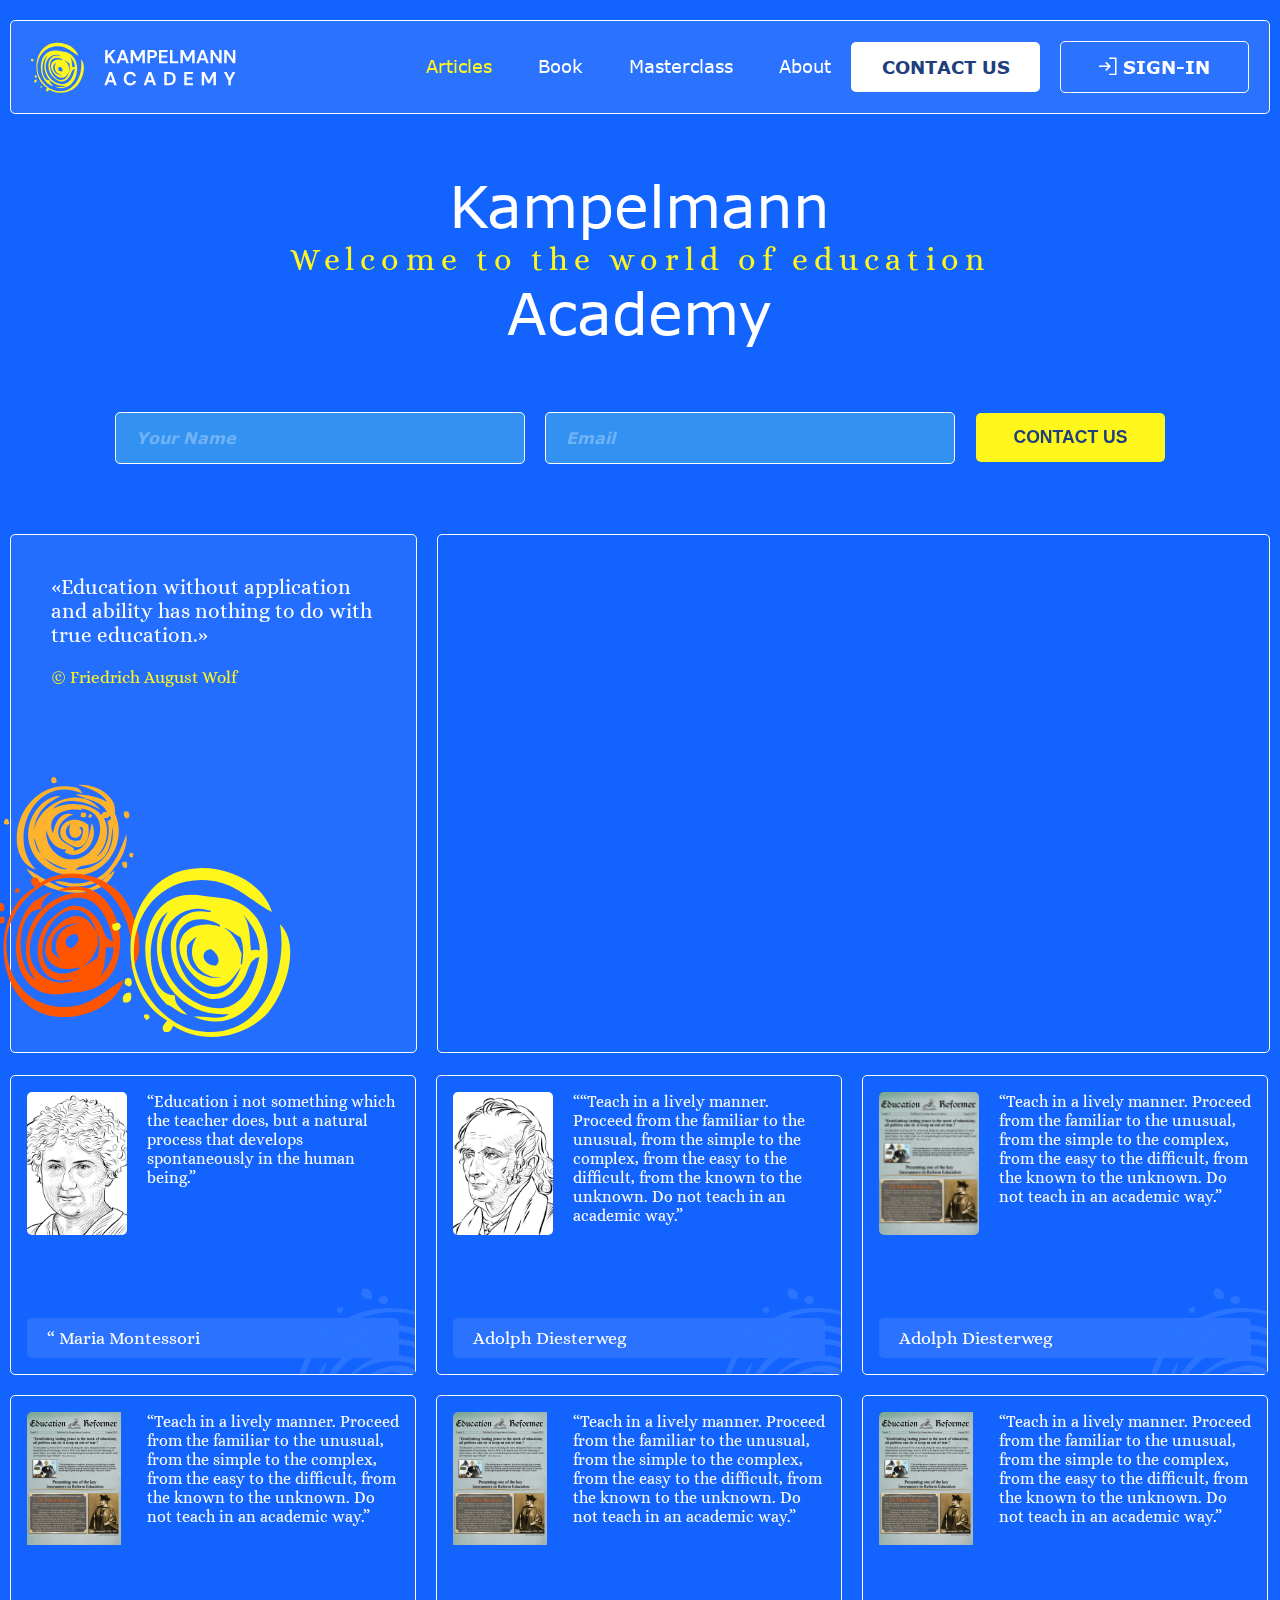
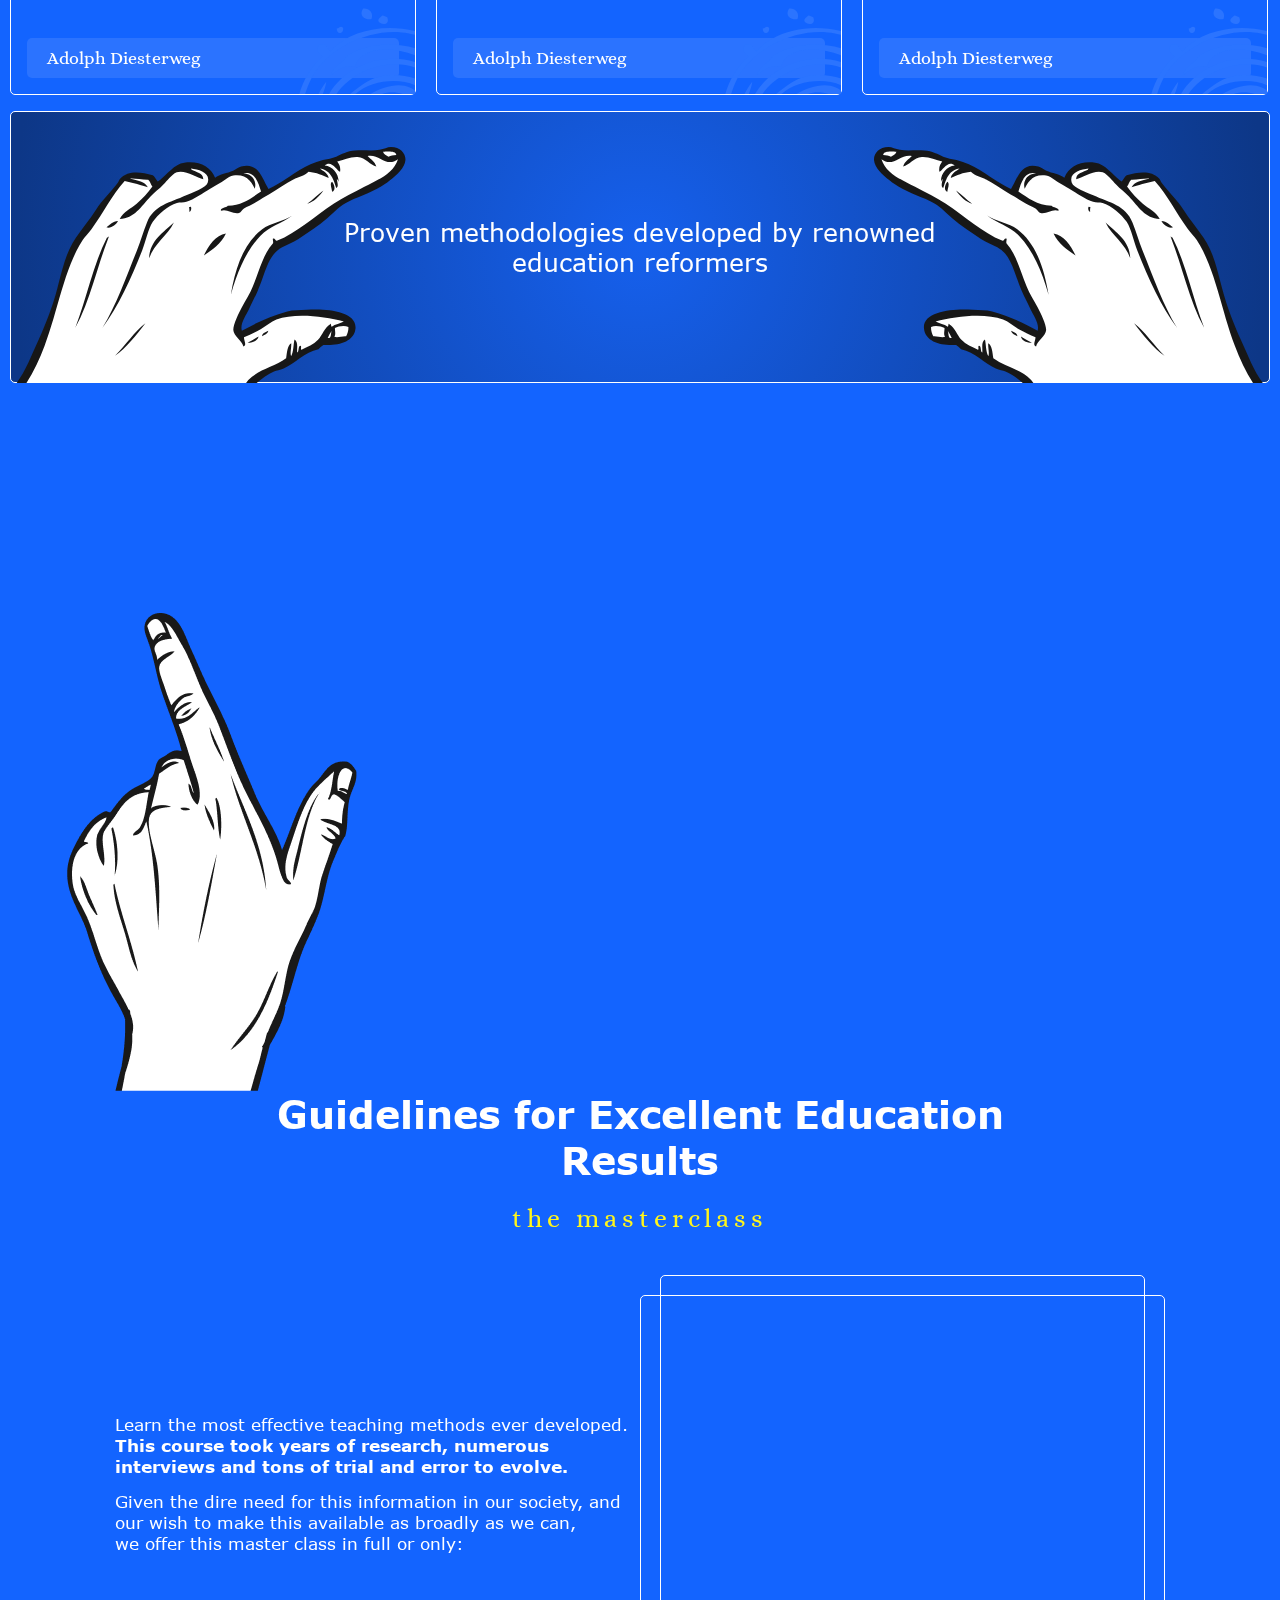
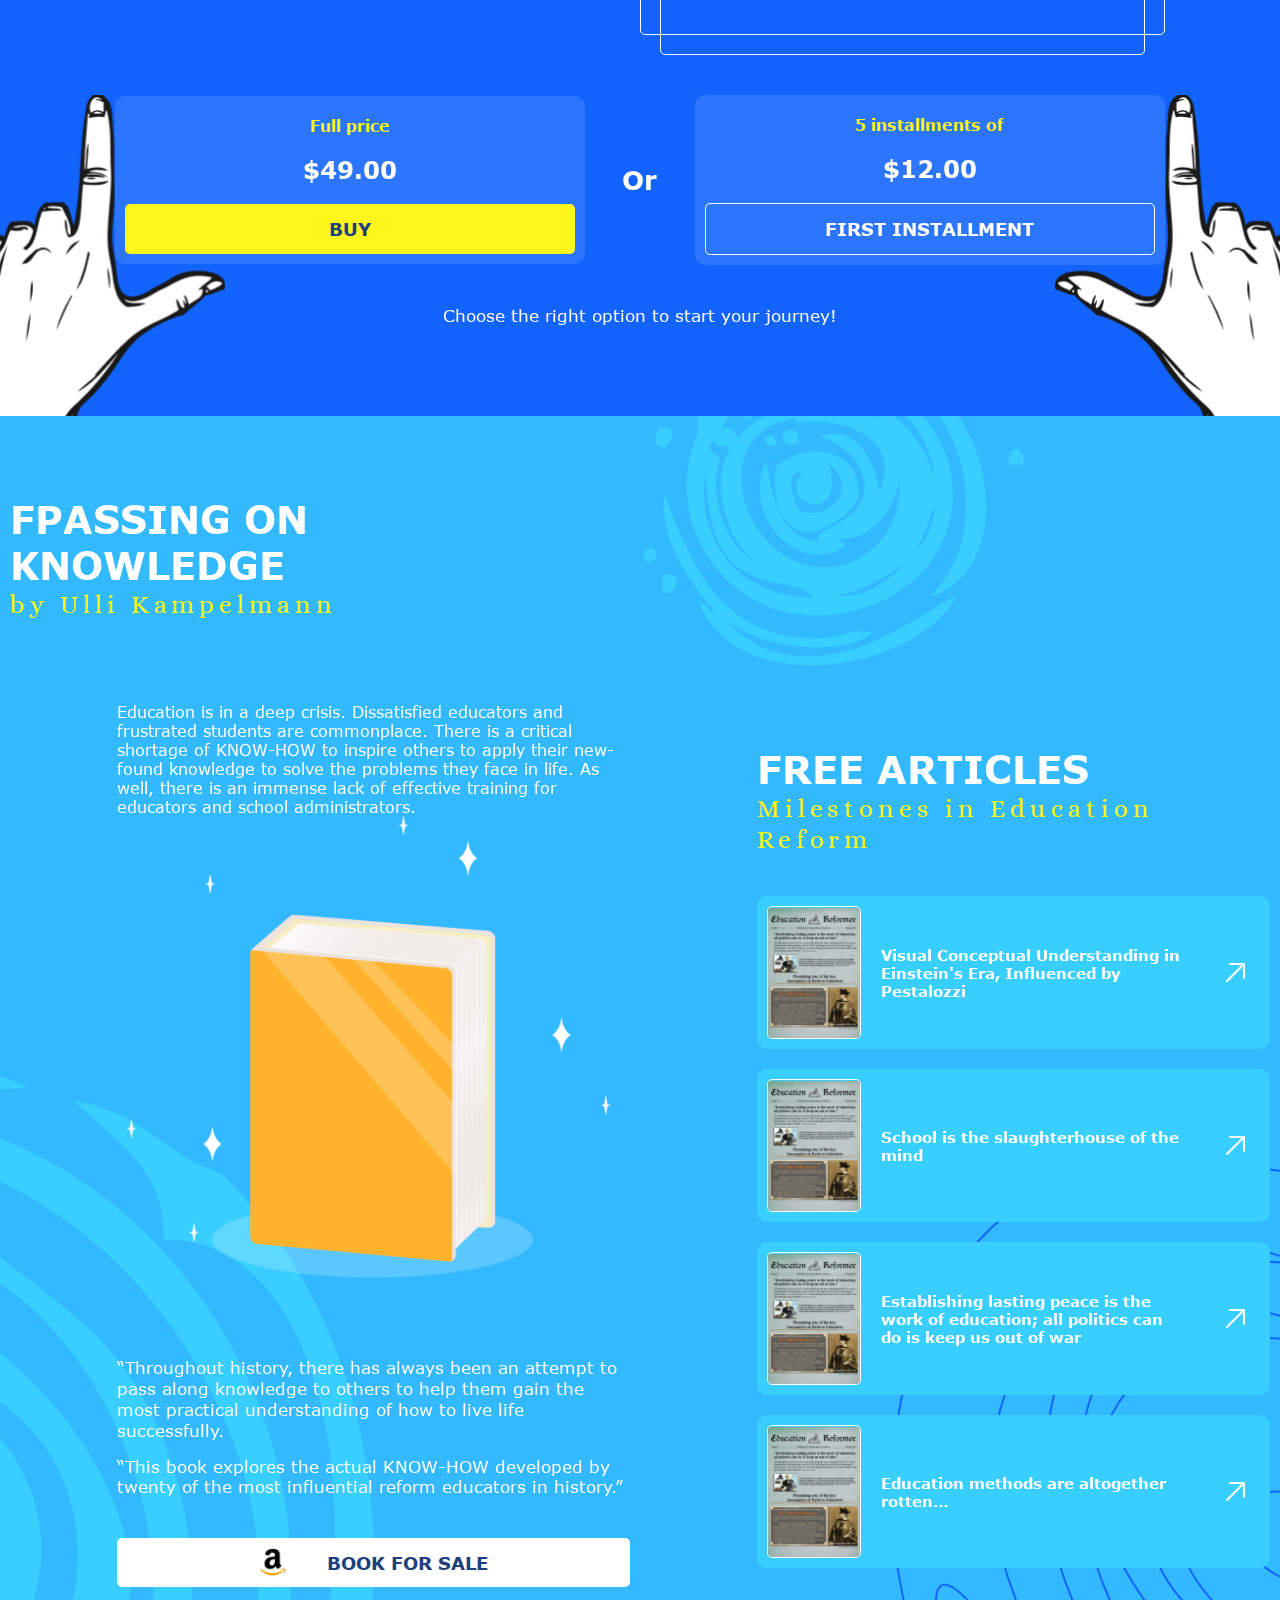
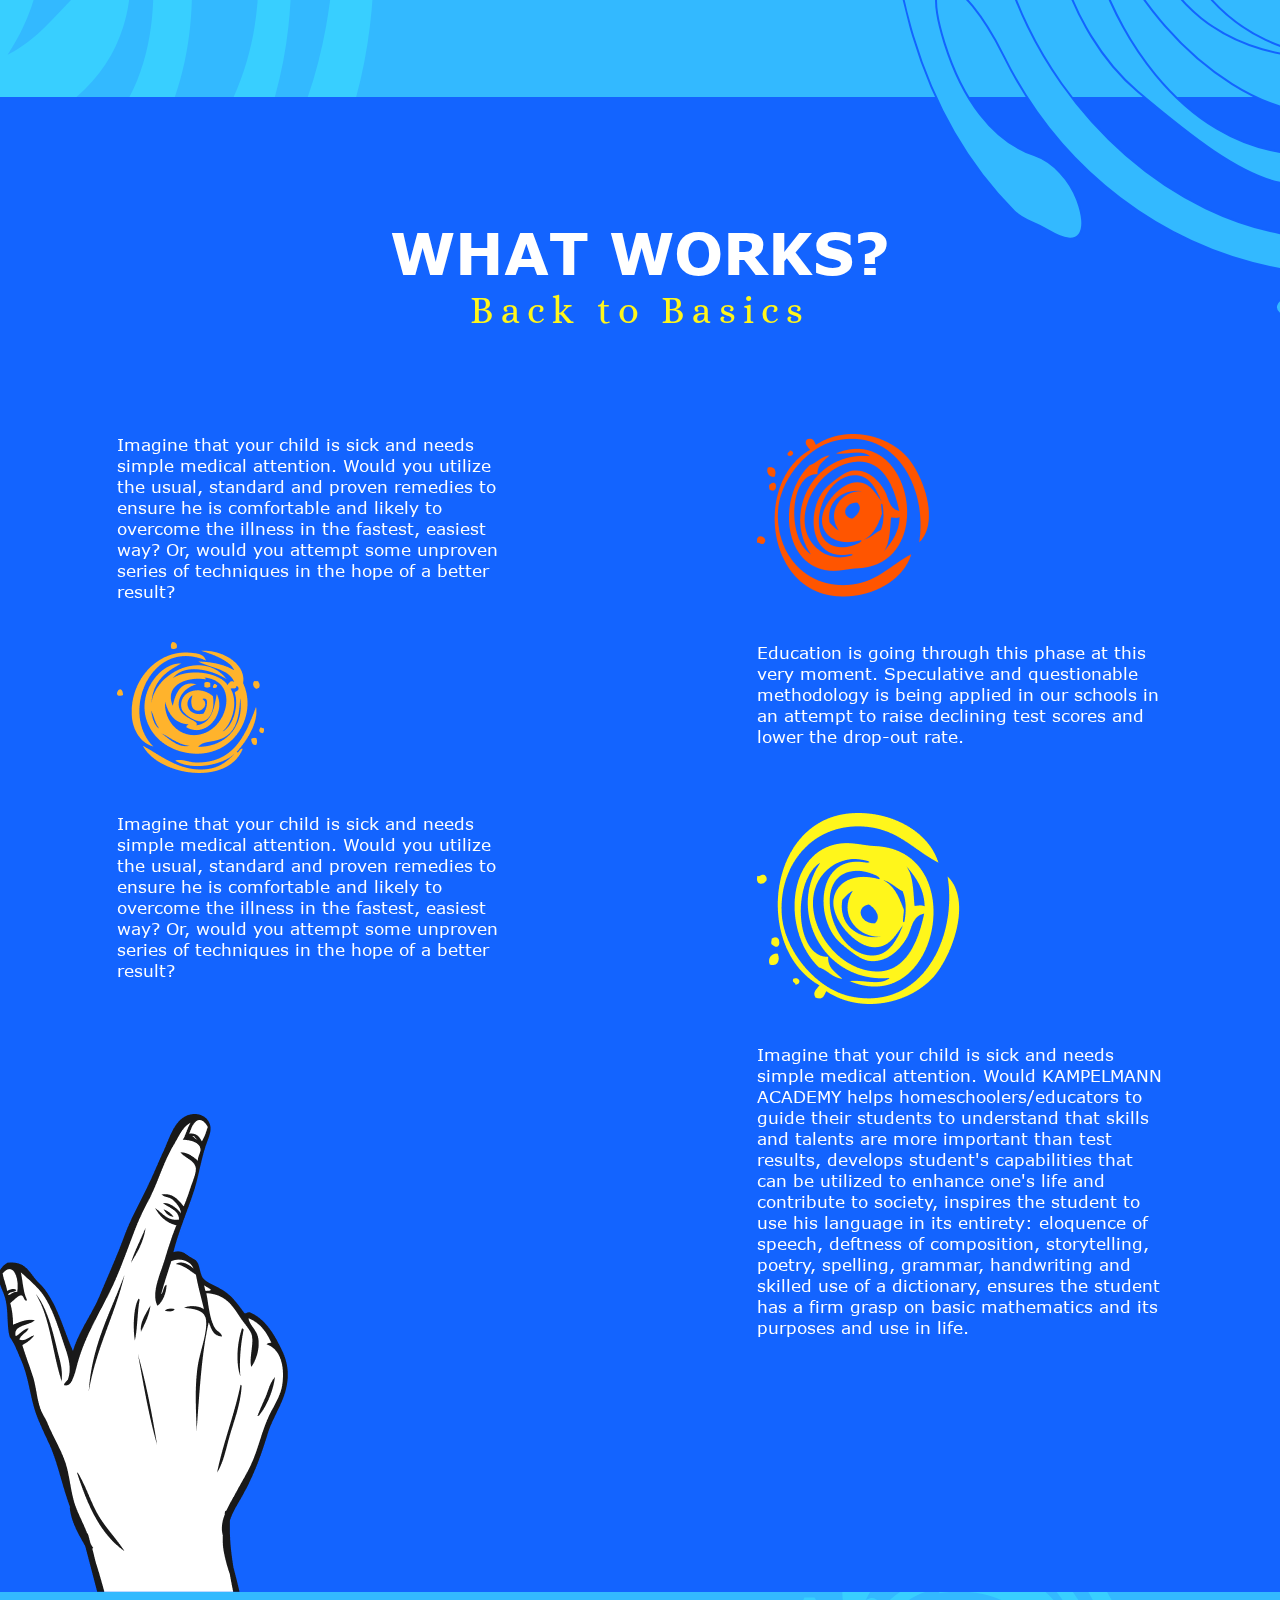
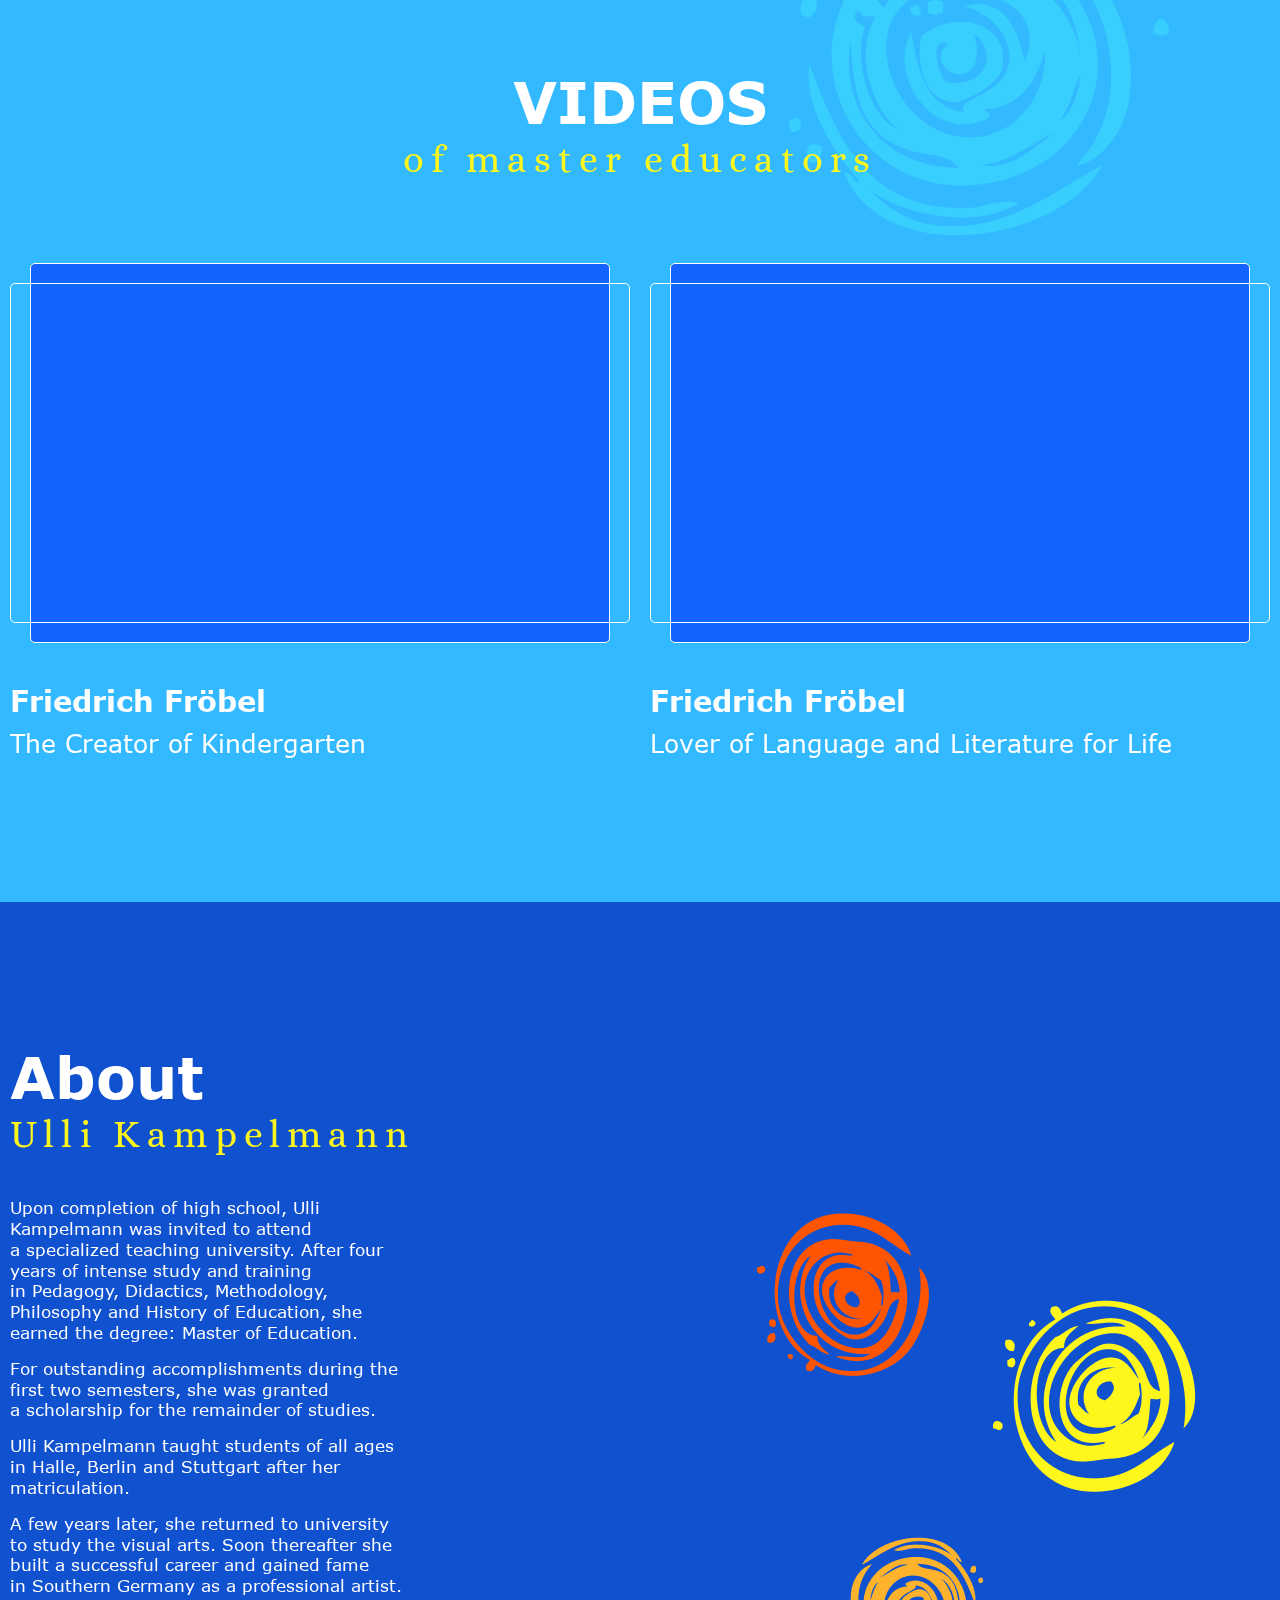
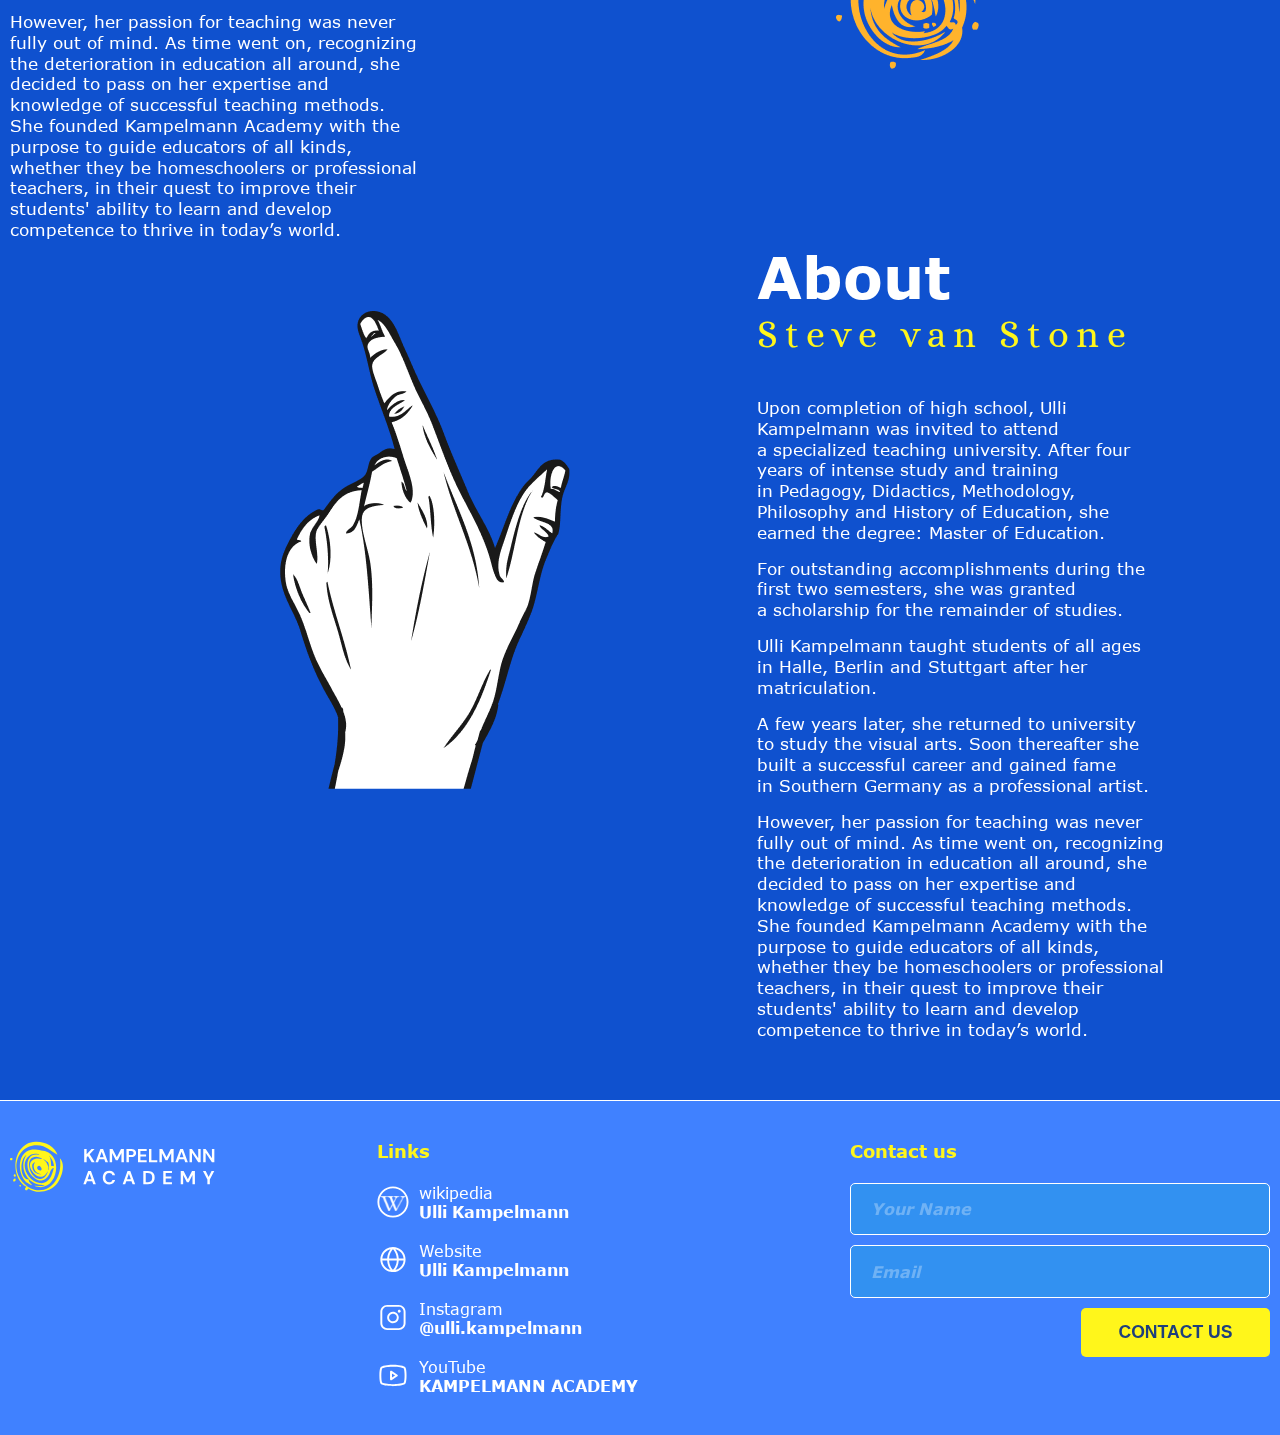
==== commit e68d5a5c: "add file" ====
--- a/index.html
+++ b/index.html
@@ -24,7 +24,7 @@
 <header class="header">
     <div class=" container">
         <div class=" header__inner d-flex align-middle align-justify">
-            <a href="" class="logo__wrap">
+            <a href="index.html" class="logo__wrap">
                 <img src="assets/img/logo.svg" alt="Kampelmann Academy" class="logo">
             </a>
 
@@ -61,7 +61,7 @@
                        class="btn btn-white ">Contact
                         us</a>
                     <a href="sign.html"
-                       class="btn btn-transparent ">Sign-in</a>
+                       class="btn btn-transparent "><i class="icon-sign"></i> Sign-in</a>
                 </div>
 
             </div>
@@ -93,7 +93,7 @@
                 </div>
             </div>
             <div class="row d-flex align-center">
-                <div class="col-xl-10 col-lg-10 col-md-10 col-sm-12 col-xs-12 text-center">
+                <div class="col-xl-10 col-lg-11 col-md-12 col-sm-12 col-xs-12 text-center">
                     <form>
                         <div class="s-main__form d-flex align-justify align-middle">
                             <div class="form-control">
@@ -116,10 +116,9 @@
         <div class="container">
             <div class="row m-row align-center">
                 <div class="col-xl-4 col-lg-4 col-md-5 col-sm-12 col-xs-12 column --relative">
-                    <div class="blockquote__wrap  text-center">
-                        <blockquote cite="" class="text-center">
-                            <p>«Education without application and ability has nothing to do with true education.»
-                                «Education without application and ability has nothing to do with true education.»</p>
+                    <div class="blockquote__wrap --relative">
+                        <blockquote cite="" class="">
+                            <p>«Education without application and ability has nothing to do with true education.»</p>
                             <footer>© Friedrich August Wolf</footer>
                         </blockquote>
                         <img src="assets/img/decor-quote.svg" alt="decor" class="decor">
@@ -140,110 +139,297 @@
     <section class="s-quote">
         <div class="container">
             <div class="row m-row">
-                <div class="col-xl-4 col-lg-4 col-md-4 col-sm-12 col-xs-12 column">
-                    <div class="quote align-middle">
-                        <div class="d-flex align-justify">
-                            <div class="quote__img-wrap">
-                                <img src="assets/img/A4-1.png" alt="" class="article__img">
+                <div class="col-xl-12 col-lg-12 col-md-12 col-sm-12 col-xs-12 column">
+                    <div class="swiper-entry clients__slider">
+                        <div class="swiper-container" data-options='{"arrowsOut": true, "dynamicBullets": true, "slidesPerView": 1, "spaceBetween": 20, "grid":{"fill": "row", "rows": 1},
+                        "breakpoints": {
+                        "1024": {"slidesPerView": 3, "spaceBetween": 20, "grid":{"rows": 2}},
+ "767": {"slidesPerView": 2, "spaceBetween": 20, "grid":{"rows": 2}},
+"600": {"slidesPerView": 2, "spaceBetween": 20, "grid":{"rows": 1}}
+                        }}'>
+                            <div class="swiper-wrapper">
+                                <div class="swiper-slide">
+                                    <div class="quote align-middle">
+                                        <div class="d-flex align-justify">
+                                            <div class="quote__img-wrap">
+                                                <img src="assets/img/quote-1.jpg" alt="" class="quote__img">
+                                            </div>
+                                            <div class="quote__text">“Education i not something which the teacher does,
+                                                but a natural process that develops spontaneously in the human being.”
+                                            </div>
+                                        </div>
+                                        <div class="quote__author">“
+                                            Maria Montessori
+                                        </div>
+                                    </div>
+                                </div>
+                                <div class="swiper-slide">
+                                    <div class="quote align-middle">
+                                        <div class="d-flex align-justify">
+                                            <div class="quote__img-wrap">
+                                                <img src="assets/img/quote-2.jpg" alt="" class="quote__img">
+                                            </div>
+                                            <div class="quote__text">““Teach in a lively manner. Proceed from the
+                                                familiar to the unusual, from the simple to the complex, from the easy
+                                                to the difficult, from the known to the unknown. Do not teach in an
+                                                academic way.”
+                                            </div>
+                                        </div>
+                                        <div class="quote__author">Adolph Diesterweg</div>
+                                    </div>
+                                </div>
+                                <div class="swiper-slide">
+                                    <div class="quote align-middle">
+                                        <div class="d-flex align-justify">
+                                            <div class="quote__img-wrap">
+                                                <img src="assets/img/A4-1.png" alt="" class="quote__img">
+                                            </div>
+                                            <div class="quote__text">“Teach in a lively manner. Proceed from the
+                                                familiar to
+                                                the unusual, from the simple to the complex, from the easy to the
+                                                difficult, from the
+                                                known to the unknown. Do not teach in an academic way.”
+                                            </div>
+                                        </div>
+                                        <div class="quote__author">Adolph Diesterweg</div>
+                                    </div>
+                                </div>
+                                <div class="swiper-slide">
+                                    <div class="quote align-middle">
+                                        <div class="d-flex align-justify">
+                                            <div class="quote__img-wrap">
+                                                <img src="assets/img/A4-1.png" alt="" class="quote__img">
+                                            </div>
+                                            <div class="quote__text">“Teach in a lively manner. Proceed from the
+                                                familiar to
+                                                the unusual, from the simple to the complex, from the easy to the
+                                                difficult, from the
+                                                known to the unknown. Do not teach in an academic way.”
+                                            </div>
+                                        </div>
+                                        <div class="quote__author">Adolph Diesterweg</div>
+                                    </div>
+                                </div>
+                                <div class="swiper-slide">
+                                    <div class="quote align-middle">
+                                        <div class="d-flex align-justify">
+                                            <div class="quote__img-wrap">
+                                                <img src="assets/img/A4-1.png" alt="" class="quote__img">
+                                            </div>
+                                            <div class="quote__text">“Teach in a lively manner. Proceed from the
+                                                familiar to
+                                                the unusual, from the simple to the complex, from the easy to the
+                                                difficult, from the
+                                                known to the unknown. Do not teach in an academic way.”
+                                            </div>
+                                        </div>
+                                        <div class="quote__author">Adolph Diesterweg</div>
+                                    </div>
+                                </div>
+                                <div class="swiper-slide">
+                                    <div class="quote align-middle">
+                                        <div class="d-flex align-justify">
+                                            <div class="quote__img-wrap">
+                                                <img src="assets/img/A4-1.png" alt="" class="quote__img">
+                                            </div>
+                                            <div class="quote__text">“Teach in a lively manner. Proceed from the
+                                                familiar to
+                                                the unusual, from the simple to the complex, from the easy to the
+                                                difficult, from the
+                                                known to the unknown. Do not teach in an academic way.”
+                                            </div>
+                                        </div>
+                                        <div class="quote__author">Adolph Diesterweg</div>
+                                    </div>
+                                </div>
+                                <div class="swiper-slide">
+                                    <div class="quote align-middle">
+                                        <div class="d-flex align-justify">
+                                            <div class="quote__img-wrap">
+                                                <img src="assets/img/A4-1.png" alt="" class="quote__img">
+                                            </div>
+                                            <div class="quote__text">“Teach in a lively manner. Proceed from the
+                                                familiar to
+                                                the unusual, from the simple to the complex, from the easy to the
+                                                difficult, from the
+                                                known to the unknown. Do not teach in an academic way.”
+                                            </div>
+                                        </div>
+                                        <div class="quote__author">Adolph Diesterweg</div>
+                                    </div>
+                                </div>
+                                <div class="swiper-slide">
+                                    <div class="quote align-middle">
+                                        <div class="d-flex align-justify">
+                                            <div class="quote__img-wrap">
+                                                <img src="assets/img/A4-1.png" alt="" class="quote__img">
+                                            </div>
+                                            <div class="quote__text">“Teach in a lively manner. Proceed from the
+                                                familiar to
+                                                the unusual, from the simple to the complex, from the easy to the
+                                                difficult, from the
+                                                known to the unknown. Do not teach in an academic way.”
+                                            </div>
+                                        </div>
+                                        <div class="quote__author">Adolph Diesterweg</div>
+                                    </div>
+                                </div>
+                                <div class="swiper-slide">
+                                    <div class="quote align-middle">
+                                        <div class="d-flex align-justify">
+                                            <div class="quote__img-wrap">
+                                                <img src="assets/img/A4-1.png" alt="" class="article__img">
+                                            </div>
+                                            <div class="quote__text">“Teach in a lively manner. Proceed from the
+                                                familiar to
+                                                the unusual, from the simple to the complex, from the easy to the
+                                                difficult, from the
+                                                known to the unknown. Do not teach in an academic way.”
+                                            </div>
+                                        </div>
+                                        <div class="quote__author">Adolph Diesterweg</div>
+                                    </div>
+                                </div>
+                                <div class="swiper-slide">
+                                    <div class="quote align-middle">
+                                        <div class="d-flex align-justify">
+                                            <div class="quote__img-wrap">
+                                                <img src="assets/img/A4-1.png" alt="" class="article__img">
+                                            </div>
+                                            <div class="quote__text">“Teach in a lively manner. Proceed from the
+                                                familiar to
+                                                the unusual, from the simple to the complex, from the easy to the
+                                                difficult, from the
+                                                known to the unknown. Do not teach in an academic way.”
+                                            </div>
+                                        </div>
+                                        <div class="quote__author">Adolph Diesterweg</div>
+                                    </div>
+                                </div>
+                                <div class="swiper-slide">
+                                    <div class="quote align-middle">
+                                        <div class="d-flex align-justify">
+                                            <div class="quote__img-wrap">
+                                                <img src="assets/img/A4-1.png" alt="" class="article__img">
+                                            </div>
+                                            <div class="quote__text">“Teach in a lively manner. Proceed from the
+                                                familiar to
+                                                the unusual, from the simple to the complex, from the easy to the
+                                                difficult, from the
+                                                known to the unknown. Do not teach in an academic way.”
+                                            </div>
+                                        </div>
+                                        <div class="quote__author">Adolph Diesterweg</div>
+                                    </div>
+                                </div>
+                                <div class="swiper-slide">
+                                    <div class="quote align-middle">
+                                        <div class="d-flex align-justify">
+                                            <div class="quote__img-wrap">
+                                                <img src="assets/img/A4-1.png" alt="" class="article__img">
+                                            </div>
+                                            <div class="quote__text">“Teach in a lively manner. Proceed from the
+                                                familiar to
+                                                the unusual, from the simple to the complex, from the easy to the
+                                                difficult, from the
+                                                known to the unknown. Do not teach in an academic way.”
+                                            </div>
+                                        </div>
+                                        <div class="quote__author">Adolph Diesterweg</div>
+                                    </div>
+                                </div>
+                                <div class="swiper-slide">
+                                    <div class="quote align-middle">
+                                        <div class="d-flex align-justify">
+                                            <div class="quote__img-wrap">
+                                                <img src="assets/img/A4-1.png" alt="" class="article__img">
+                                            </div>
+                                            <div class="quote__text">“Teach in a lively manner. Proceed from the
+                                                familiar to
+                                                the unusual, from the simple to the complex, from the easy to the
+                                                difficult, from the
+                                                known to the unknown. Do not teach in an academic way.”
+                                            </div>
+                                        </div>
+                                        <div class="quote__author">Adolph Diesterweg</div>
+                                    </div>
+                                </div>
+                                <div class="swiper-slide">
+                                    <div class="quote align-middle">
+                                        <div class="d-flex align-justify">
+                                            <div class="quote__img-wrap">
+                                                <img src="assets/img/A4-1.png" alt="" class="article__img">
+                                            </div>
+                                            <div class="quote__text">“Teach in a lively manner. Proceed from the
+                                                familiar to
+                                                the unusual, from the simple to the complex, from the easy to the
+                                                difficult, from the
+                                                known to the unknown. Do not teach in an academic way.”
+                                            </div>
+                                        </div>
+                                        <div class="quote__author">Adolph Diesterweg</div>
+                                    </div>
+                                </div>
+                                <div class="swiper-slide">
+                                    <div class="quote align-middle">
+                                        <div class="d-flex align-justify">
+                                            <div class="quote__img-wrap">
+                                                <img src="assets/img/A4-1.png" alt="" class="article__img">
+                                            </div>
+                                            <div class="quote__text">“Teach in a lively manner. Proceed from the
+                                                familiar to
+                                                the unusual, from the simple to the complex, from the easy to the
+                                                difficult, from the
+                                                known to the unknown. Do not teach in an academic way.”
+                                            </div>
+                                        </div>
+                                        <div class="quote__author">Adolph Diesterweg</div>
+                                    </div>
+                                </div>
+                                <div class="swiper-slide">
+                                    <div class="quote align-middle">
+                                        <div class="d-flex align-justify">
+                                            <div class="quote__img-wrap">
+                                                <img src="assets/img/A4-1.png" alt="" class="article__img">
+                                            </div>
+                                            <div class="quote__text">“Teach in a lively manner. Proceed from the
+                                                familiar to
+                                                the unusual, from the simple to the complex, from the easy to the
+                                                difficult, from the
+                                                known to the unknown. Do not teach in an academic way.”
+                                            </div>
+                                        </div>
+                                        <div class="quote__author">Adolph Diesterweg</div>
+                                    </div>
+                                </div>
                             </div>
-                            <div class="quote__text">“Teach in a lively manner. Proceed from the familiar to
-                                the unusual, from the simple to the complex, from the easy to the difficult, from the
-                                known to the unknown. Do not teach in an academic way.”
-                            </div>
-                        </div>
-                        <div class="quote__author">Adolph Diesterweg</div>
-                    </div>
-                </div>
-                <div class="col-xl-4 col-lg-4 col-md-4 col-sm-12 col-xs-12 column">
-                    <div class="quote align-middle">
-                        <div class="d-flex align-justify">
-                            <div class="quote__img-wrap">
-                                <img src="assets/img/A4-1.png" alt="" class="article__img">
-                            </div>
-                            <div class="quote__text">“Teach in a lively manner. Proceed from the familiar to
-                                the unusual, from the simple to the complex, from the easy to the difficult, from the
-                                known to the unknown. Do not teach in an academic way.”
-                            </div>
-                        </div>
-                        <div class="quote__author">Adolph Diesterweg</div>
-                    </div>
-                </div>
-                <div class="col-xl-4 col-lg-4 col-md-4 col-sm-12 col-xs-12 column">
-                    <div class="quote align-middle">
-                        <div class="d-flex align-justify">
-                            <div class="quote__img-wrap">
-                                <img src="assets/img/A4-1.png" alt="" class="article__img">
-                            </div>
-                            <div class="quote__text">“Teach in a lively manner. Proceed from the familiar to
-                                the unusual, from the simple to the complex, from the easy to the difficult, from the
-                                known to the unknown. Do not teach in an academic way.”
-                            </div>
-                        </div>
-                        <div class="quote__author">Adolph Diesterweg</div>
-                    </div>
-                </div>
-                <div class="col-xl-4 col-lg-4 col-md-4 col-sm-12 col-xs-12 column">
-                    <div class="quote align-middle">
-                        <div class="d-flex align-justify">
-                            <div class="quote__img-wrap">
-                                <img src="assets/img/A4-1.png" alt="" class="article__img">
-                            </div>
-                            <div class="quote__text">“Teach in a lively manner. Proceed from the familiar to
-                                the unusual, from the simple to the complex, from the easy to the difficult, from the
-                                known to the unknown. Do not teach in an academic way.”
-                            </div>
-                        </div>
-                        <div class="quote__author">Adolph Diesterweg</div>
-                    </div>
-                </div>
-                <div class="col-xl-4 col-lg-4 col-md-4 col-sm-12 col-xs-12 column">
-                    <div class="quote align-middle">
-                        <div class="d-flex align-justify">
-                            <div class="quote__img-wrap">
-                                <img src="assets/img/A4-1.png" alt="" class="article__img">
-                            </div>
-                            <div class="quote__text">“Teach in a lively manner. Proceed from the familiar to
-                                the unusual, from the simple to the complex, from the easy to the difficult, from the
-                                known to the unknown. Do not teach in an academic way.”
-                            </div>
-                        </div>
-                        <div class="quote__author">Adolph Diesterweg</div>
-                    </div>
-                </div>
-                <div class="col-xl-4 col-lg-4 col-md-4 col-sm-12 col-xs-12 column">
-                    <div class="quote align-middle">
-                        <div class="d-flex align-justify">
-                            <div class="quote__img-wrap">
-                                <img src="assets/img/A4-1.png" alt="" class="article__img">
-                            </div>
-                            <div class="quote__text">“Teach in a lively manner. Proceed from the familiar to
-                                the unusual, from the simple to the complex, from the easy to the difficult, from the
-                                known to the unknown. Do not teach in an academic way.”
-                            </div>
-                        </div>
-                        <div class="quote__author">Adolph Diesterweg</div>
-                    </div>
-                </div>
-                <div class="col-xl-4 col-lg-4 col-md-4 col-sm-12 col-xs-12 column">
-                    <div class="quote align-middle">
-                        <div class="d-flex align-justify">
-                            <div class="quote__img-wrap">
-                                <img src="assets/img/A4-1.png" alt="" class="article__img">
-                            </div>
-                            <div class="quote__text">“Teach in a lively manner. Proceed from the familiar to
-                                the unusual, from the simple to the complex, from the easy to the difficult, from the
-                                known to the unknown. Do not teach in an academic way.”
-                            </div>
-                        </div>
-                        <div class="quote__author">Adolph Diesterweg</div>
+                        </div>
+                        <div class="swiper-controls">
+
+                            <div class="swiper-pagination swiper-pagination-relative"></div>
+
+                        </div>
                     </div>
                 </div>
             </div>
         </div>
     </section>
 
-    <section class="s-guidelines overlap">
-        <div class="bg__wrap">
+    <section class="s-accent">
+        <div class="container --relative">
+            <div class="row align-center s-accent__inner">
+
+                <div class="col-xl-6 col-lg-6 col-md-6 col-sm-9 col-xs-9  text-center --relative">
+                    <div class="description">Proven methodologies developed by renowned education reformers</div>
+                    <img src="assets/img/decor-hand-1.svg" alt="" class="decor decor-1">
+                    <img src="assets/img/decor-hand-2.svg" alt="" class="decor decor-2">
+                </div>
+            </div>
+        </div>
+    </section>
+
+    <section class="section s-guidelines overlap">
+        <div class="bg__wrap d-none">
             <div class="bg"></div>
             <div class="bg"></div>
             <div class="bg"></div>
@@ -282,24 +468,35 @@
                 </div>
             </div>
             <div class="row align-middle align-center ">
-                <div class="col-xl-10 col-lg-10 col-md-10 col-sm-12 col-xs-12 price__wrap d-flex align-middle align-justify">
-                    <div class="price__item text-center">
-                        <div class="price__heading">
-                            Full price
-                        </div>
-                        <div class="price">$49.00</div>
-                        <a href="" class="btn btn-primary">Buy</a>
-                    </div>
-
-                    <div class="">or</div>
-
-                    <div class="price__item text-center">
-                        <div class="price__heading">
-                            5 installments of
-                        </div>
-                        <div class="price">$12.00</div>
-                        <a href="" class="btn btn-transparent">First installment</a>
-                    </div>
+                <div class="col-xl-10 col-lg-10 col-md-10 col-sm-12 col-xs-12 --relative price__wrap">
+                    <div class=" d-flex align-middle align-justify ">
+                        <div class="price__item text-center">
+                            <div class="price__heading">
+                                Full price
+                            </div>
+                            <div class="price">$49.00</div>
+                            <a href="" class="btn btn-primary">Buy</a>
+
+                            <img src="assets/img/left.png" alt="" class="decor-1">
+                            <img src="assets/img/right.png" alt="" class="decor-2">
+                        </div>
+
+                        <div class="text-m text-bold">Or</div>
+
+                        <div class="price__item text-center">
+                            <div class="price__heading">
+                                5 installments of
+                            </div>
+                            <div class="price">$12.00</div>
+                            <a href="" class="btn btn-transparent">First installment</a>
+                        </div>
+
+
+                    </div>
+                    <div class="price__notification text-center text-s">Choose the right option to start your
+                        journey!
+                    </div>
+
                 </div>
             </div>
         </div>
@@ -341,7 +538,8 @@
                                 reform
                                 educators in history.”</p>
                         </div>
-                        <a href="" class="btn btn-white book__btn">BOOK for sale</a>
+                        <a href="" class="btn btn-white book__btn d-flex align-middle align-center"> <img
+                                src="assets/img/icon-btn.png" alt="">BOOK for sale</a>
                     </div>
                 </div>
                 <div class="col-xl-5 col-lg-5 col-md-5 col-sm-12 col-xs-12 column free-article">
@@ -406,9 +604,10 @@
 
                 </div>
             </div>
-            <div class="row m-row s-basics__item align-spaced align-middle">
+            <div class="row m-row s-basics__item align-spaced ">
                 <div class="col-xl-4 col-lg-4 col-md-5 col-sm-12 col-xs-12 column ">
-                    <div class="description">Imagine that your child is sick and needs simple medical attention. Would
+                    <div class="description text-s">Imagine that your child is sick and needs simple medical attention.
+                        Would
                         you utilize the usual, standard and proven remedies to ensure he is comfortable and likely to
                         overcome the illness in the fastest, easiest way? Or, would you attempt some unproven series of
                         techniques in the hope of a better result?
@@ -416,30 +615,27 @@
                 </div>
                 <div class="col-xl-4 col-lg-4 col-md-5 col-sm-12 col-xs-12 column text-center">
                     <div class="img-wrap">
-                        <img src="assets/img/about-2.png" alt="" class="img">
-                    </div>
-                </div>
-            </div>
-            <div class="row m-row s-basics__item align-spaced align-middle">
+                        <img src="assets/img/1.png" alt="" class="img">
+                    </div>
+                </div>
+            </div>
+            <div class="row m-row s-basics__item align-spaced ">
                 <div class="col-xl-4 col-lg-4 col-md-5 col-sm-12 col-xs-12 column">
-                    <div class="description">Imagine that your child is sick and needs simple medical attention. Would
-                        you utilize the usual, standard and proven remedies to ensure he is comfortable and likely to
-                        overcome the illness in the fastest, easiest way? Or, would you attempt some unproven series of
-                        techniques in the hope of a better result? Imagine that your child is sick and needs simple
-                        medical attention. Would you utilize the usual, standard and proven remedies to ensure he is
-                        comfortable and likely to overcome the illness in the fastest, easiest way? Or, would you
-                        attempt some unproven series of techniques in the hope of a better result?
+                    <div class="description text-s">Education is going through this phase at this very moment.
+                        Speculative and questionable methodology is being applied in our schools in an attempt to raise
+                        declining test scores and lower the drop-out rate.
                     </div>
                 </div>
                 <div class="ccol-xl-4 col-lg-4 col-md-5 col-sm-12 col-xs-12 column text-center">
                     <div class="img-wrap">
-                        <img src="assets/img/about-2.png" alt="" class="img">
-                    </div>
-                </div>
-            </div>
-            <div class="row m-row s-basics__item align-spaced align-middle">
+                        <img src="assets/img/2.png" alt="" class="img">
+                    </div>
+                </div>
+            </div>
+            <div class="row m-row s-basics__item align-spaced ">
                 <div class="col-xl-4 col-lg-4 col-md-5 col-sm-12 col-xs-12 column ">
-                    <div class="description">Imagine that your child is sick and needs simple medical attention. Would
+                    <div class="description text-s">Imagine that your child is sick and needs simple medical attention.
+                        Would
                         you utilize the usual, standard and proven remedies to ensure he is comfortable and likely to
                         overcome the illness in the fastest, easiest way? Or, would you attempt some unproven series of
                         techniques in the hope of a better result?
@@ -447,7 +643,25 @@
                 </div>
                 <div class="col-xl-4 col-lg-5 col-md-5 col-sm-12 col-xs-12 column text-center">
                     <div class="img-wrap">
-                        <img src="assets/img/about-2.png" alt="" class="img">
+                        <img src="assets/img/3.png" alt="" class="img">
+                    </div>
+                </div>
+            </div>
+            <div class="row m-row s-basics__item align-spaced ">
+                <div class="col-xl-4 col-lg-4 col-md-5 col-sm-12 col-xs-12 column ">
+                    <div class="description text-s">Imagine that your child is sick and needs simple medical attention.
+                        Would
+                        KAMPELMANN ACADEMY helps homeschoolers/educators to guide their students to understand that
+                        skills and talents are more important than test results, develops student's capabilities that
+                        can be utilized to enhance one's life and contribute to society, inspires the student to use his
+                        language in its entirety: eloquence of speech, deftness of composition, storytelling, poetry,
+                        spelling, grammar, handwriting and skilled use of a dictionary, ensures the student has a firm
+                        grasp on basic mathematics and its purposes and use in life.
+                    </div>
+                </div>
+                <div class="col-xl-4 col-lg-5 col-md-5 col-sm-12 col-xs-12 column text-center">
+                    <div class="img-wrap">
+                        <img src="assets/img/hand-right.png" alt="" class="img">
                     </div>
                 </div>
             </div>
@@ -580,7 +794,7 @@
                 </div>
                 <div class="col-xl-5 col-lg-5 col-md-6 col-sm-12 col-xs-12 column">
                     <div class="img-wrap">
-                        <img src="assets/img/about-2.png" alt="" class="img">
+                        <img src="assets/img/hand-left.png" alt="" class="img">
                     </div>
                 </div>
             </div>
@@ -593,9 +807,9 @@
     <div class="container">
         <div class="row align-justify">
             <div class="col-xl-3 col-lg-3 col-md-3 col-sm-12 col-xs-12 brief">
-                <div class="logo__wrap">
+                <a href="index.html" class="logo__wrap">
                     <img src="assets/img/logo.svg" alt="Kampelmann Academy" class="logo">
-                </div>
+                </a>
 
             </div>
             <div class="col-xl-4 col-lg-4 col-md-4 col-sm-12 col-xs-12 footer-item">
--- a/assets/css/app.css
+++ b/assets/css/app.css
@@ -1,2 +1,2 @@
-html,body,div,applet,object,iframe,h1,h2,h3,h4,h5,h6,p,blockquote,pre,abbr,acronym,address,big,cite,code,del,dfn,em,img,ins,kbd,q,s,samp,small,strike,strong,sub,sup,tt,var,u,center,dl,dt,dd,ol,ul,li,p,fieldset,form,label,legend,table,caption,tbody,tfoot,thead,tr,th,td,article,aside,canvas,details,embed,figure,figcaption,footer,header,hgroup,menu,nav,output,ruby,section,summary,time,mark,audio,video,figure,body{margin:0;padding:0;border:0;font-family:'Verdana', sans-serif;font-weight:400;vertical-align:baseline}article,aside,details,figcaption,figure,footer,header,hgroup,menu,nav,section{display:block}body{position:relative;font-family:'Verdana', sans-serif;font-weight:400;background:#1364FF;color:#fff}ol,ul{list-style:none;margin:0;padding:0}blockquote,q{quotes:none}blockquote:before,blockquote:after,q:before,q:after{content:''}table{border-collapse:collapse;border-spacing:0}*,*:before,*:after{-webkit-box-sizing:border-box;-moz-box-sizing:border-box;box-sizing:border-box}*{-webkit-tap-highlight-color:transparent !important;outline:none !important}@font-face{font-family:'Verdana';src:url("../fonts/Verdana.ttf") format("truetype");font-weight:normal;font-style:normal}@font-face{font-family:'Verdana';src:url("../fonts/Verdana-Bold.ttf") format("truetype");font-weight:700;font-style:normal}@font-face{font-family:'Alice';src:url("../fonts/Alice-Regular.ttf") format("truetype");font-weight:normal;font-style:normal}@font-face{font-family:'icomoon';src:url("../fonts/icomoon.eot");src:url("../fonts/icomoon.eot") format("embedded-opentype"),url("../fonts/icomoon.ttf") format("truetype"),url("../fonts/icomoon.woff") format("woff"),url("../fonts/icomoon.svg") format("svg");font-weight:normal;font-style:normal;font-display:block}[class^="icon-"],[class*=" icon-"]{font-family:'icomoon' !important;speak:never;font-style:normal;font-weight:normal;font-variant:normal;text-transform:none;line-height:1;-webkit-font-smoothing:antialiased;-moz-osx-font-smoothing:grayscale}.text-right{text-align:right}.text-center{text-align:center}.text-left{text-align:left}.text-justify{text-align:justify}.text-uppercase{text-transform:uppercase}.text-light{font-weight:300}.text-regular{font-weight:400}.text-medium{font-weight:500}.text-semibold{font-weight:600}.text-bold{font-weight:700}.text-xl{font-size:75px;font-size:-webkit-calc(32px + (75 - 32) * ((100vw - 300px) / (1920 - 300)));font-size:-moz-calc(32px + (75 - 32) * ((100vw - 300px) / (1920 - 300)));font-size:calc(32px + (75 - 32) * ((100vw - 300px) / (1920 - 300)));line-height:1.21}.text-l{font-size:47px;font-size:-webkit-calc(24px + (47 - 24) * ((100vw - 300px) / (1920 - 300)));font-size:-moz-calc(24px + (47 - 24) * ((100vw - 300px) / (1920 - 300)));font-size:calc(24px + (47 - 24) * ((100vw - 300px) / (1920 - 300)));line-height:1.21}.text-m{font-size:30px;font-size:-webkit-calc(20px + (30 - 20) * ((100vw - 300px) / (1920 - 300)));font-size:-moz-calc(20px + (30 - 20) * ((100vw - 300px) / (1920 - 300)));font-size:calc(20px + (30 - 20) * ((100vw - 300px) / (1920 - 300)));line-height:1.21}.text-s{font-size:18px;font-size:-webkit-calc(16px + (18 - 16) * ((100vw - 300px) / (1920 - 300)));font-size:-moz-calc(16px + (18 - 16) * ((100vw - 300px) / (1920 - 300)));font-size:calc(16px + (18 - 16) * ((100vw - 300px) / (1920 - 300)));line-height:1.21}.heading__sub{font-family:'Alice', serif;letter-spacing:0.19em;color:#FFF61B}.overflow-hidden{overflow:hidden}.html.overflow-menu{overflow:hidden}html.overflow-hidden body{overflow:hidden}html:not(.touch-screen)::-webkit-scrollbar,html:not(.touch-screen) *::-webkit-scrollbar{width:6px;height:6px}html:not(.touch-screen)::-webkit-scrollbar-track,html:not(.touch-screen) *::-webkit-scrollbar-track{background-color:#eee}html:not(.touch-screen)::-webkit-scrollbar-thumb,html:not(.touch-screen) *::-webkit-scrollbar-thumb{background-color:#FFF61B !important}.lg-actions .lg-next,.lg-actions .lg-prev{background-color:transparent !important;color:#fff !important}.lg-autoplay-button{display:none !important}body,html{height:100%}html{overflow-y:scroll}body .hide-scrollbar,html .hide-scrollbar{scrollbar-width:none}body .hide-scrollbar::-webkit-scrollbar,html .hide-scrollbar::-webkit-scrollbar{display:none}img::selection{background-color:transparent}.default-icon{width:100%}.default-icon img{height:100%;width:100%;object-fit:cover;object-position:center}.--relative{position:relative}a{text-decoration:none;color:inherit;cursor:pointer;-webkit-font-smoothing:antialiased}img{display:block;max-width:100%}.overlap{position:relative;z-index:3}body.overflow-hidden{overflow:hidden}.full-height,body,html{height:100%}.body-padding{height:80px}@media (max-width: 767px){.body-padding{height:85px}}.section{overflow:hidden;position:relative}.main{overflow:hidden}.main-wrapper{z-index:1}.swiper-container{margin-left:auto;margin-right:auto;position:relative;overflow:hidden;list-style:none;padding:0;z-index:1;width:100%;height:100%}.swiper-pagination{position:relative;bottom:0;margin-top:0;display:none;flex-direction:row;justify-content:center;z-index:2 !important}@media (max-width: 767px){.swiper-pagination{display:flex}}.swiper-pagination.swiper-pagination-horizontal{width:auto}.swiper-pagination-bullet{font-size:0;width:26px;height:4px;background:#D9D9D9;border-radius:0;margin:0 3.5px;-webkit-transition:all .4s ease-out;-moz-transition:all .4s ease-out;-o-transition:all .4s ease-out;transition:all .4s ease-out}.swiper-pagination-bullet-active{width:40px}.swiper-pagination-bullet:hover,.swiper-pagination-bullet-active{background-color:#FFF61B}.swiper-button-next,.swiper-button-prev{-webkit-transition:all .4s ease-out;-moz-transition:all .4s ease-out;-o-transition:all .4s ease-out;transition:all .4s ease-out;border-color:#FFF61B}.swiper-button-next i,.swiper-button-prev i{font-size:15px;font-size:15px;font-size:-webkit-calc(10px + (15 - 10) * ((100vw - 300px) / (1920 - 300)));font-size:-moz-calc(10px + (15 - 10) * ((100vw - 300px) / (1920 - 300)));font-size:calc(10px + (15 - 10) * ((100vw - 300px) / (1920 - 300)));font-weight:300;color:#FFF61B;-webkit-transition:all .5s ease-out;-moz-transition:all .5s ease-out;-o-transition:all .5s ease-out;transition:all .5s ease-out}.swiper-button-next:after,.swiper-button-prev:after{display:none}.swiper-button-next:hover,.swiper-button-prev:hover{border-color:#FB0}.swiper-button-next:hover i,.swiper-button-prev:hover i{color:#FB0}.swiper-button-next{margin-left:20px}.swiper-container:not(.swiper-no-swiping){cursor:url(../img/drag.png) 16 9,ew-resize}.swiper-container.swiper-initialized{opacity:1}.fade-in{animation:fade-in 0.35s cubic-bezier(0.165, 0.84, 0.44, 1)}.animate-in{animation:modalIn 0.7s cubic-bezier(0.165, 0.84, 0.44, 1);animation-iteration-count:1}.animate-away{animation:modalAway 1.4s cubic-bezier(0.165, 0.84, 0.44, 1);animation-iteration-count:1}@-webkit-keyframes modalIn{0%{transform:translateY(200%);opacity:0}100%{transform:translateY(0%);opacity:1}}@keyframes modalIn{0%{transform:translateY(200%);opacity:0}100%{transform:translateY(0%);opacity:1}}@-webkit-keyframes modalAway{0%{transform:translateY(0%)}100%{transform:translateY(200%)}}@keyframes modalAway{0%{transform:translateY(0%)}100%{transform:translateY(200%)}}@keyframes fade-in{0%{opacity:0}100%{opacity:1}}@keyframes fadeEffect{from{opacity:0}to{opacity:1}}.dashed{-webkit-animation:dash 8s linear infinite;animation:dash 8s linear infinite}.dashed__box{transform:rotate(90deg);left:20px;top:15px;position:relative}@keyframes dash{from{stroke-dashoffset:200}to{stroke-dashoffset:0}}@-webkit-keyframes dash{from{stroke-dashoffset:200}to{stroke-dashoffset:0}}.animation{opacity:1;-webkit-transition:all 0.5s;-o-transition:all 0.5s;transition:all 0.5s}.animation.animated{opacity:1}.logo__wrap{width:206px}@media (max-width: 400px){.logo__wrap{width:180px}}.header{top:20px;left:0;width:100%;position:fixed;z-index:10;visibility:visible;opacity:1}@media (max-width: 400px){.header{top:10px}}.header__inner{position:relative;padding:20px;border:1px solid #fff;border-radius:5px}@media (max-width: 767px){.header__inner{padding:16px 13px}}@media (max-width: 400px){.header__inner{padding:10px}}.header__inner:after{content:"";position:absolute;left:0;top:0;width:100%;height:100%;backdrop-filter:blur(10px);-webkit-backdrop-filter:blur(10px);background-color:rgba(255,255,255,0.1);z-index:-1}@media (max-width: 767px){.header-main{height:100%;-webkit-box-align:center;-webkit-align-items:center;-ms-flex-align:center;align-items:center;-webkit-box-pack:center;-webkit-justify-content:center;-ms-flex-pack:center;justify-content:center}}.header .btn:nth-child(1){margin-right:20px}.header .navbar{-webkit-box-flex:1;-ms-flex-positive:1;flex-grow:1;display:-webkit-box;display:-ms-flexbox;display:flex;-webkit-box-pack:end;-ms-flex-pack:end;justify-content:flex-end;-webkit-box-align:center;-ms-flex-align:center;align-items:center}@media (max-width: 767px){.header .navbar .main-navigation{display:flex;justify-content:center;flex-direction:column;width:170px}}.header .navbar .menu{margin-right:20px}@media (max-width: 1199px){.header .navbar .menu{margin-right:20px}}@media (min-width: 767px){.header .navbar .menu{height:100%}}@media (max-width: 767px){.header .navbar .menu{padding:34px 7px 46px 7px;text-align:left;margin:0}}.header .navbar .menu-item{display:inline-block;position:relative;height:100%}@media (max-width: 767px){.header .navbar .menu-item{padding:0;display:block;height:auto;margin:0}}.header .navbar .menu-item+.menu-item{margin-left:40px}.header .navbar .menu-item a{font-weight:400;font-size:18px;line-height:1.2;color:#fff;transition:color ease-out .3s;position:relative}.header .navbar .menu-item:hover>a,.header .navbar .menu-item.current-menu-item>a{color:#FFF61B}.header .navbar .menu-item:hover>a:after,.header .navbar .menu-item.current-menu-item>a:after{background-color:#FFF61B;width:100%;transition:all ease-out .5s}@media (max-width: 767px){.header .navbar{height:calc(100vh - 83px);background-color:#fff;position:fixed;top:83px;transition:all 1.2s ease;z-index:2;width:100%;right:-100%;padding:0 16px 65px 16px;overflow:auto;display:flex;flex-direction:column;justify-content:center}.header .navbar.is-visible{right:0;transition:all .5s ease}.header .navbar.is-visible .menu-item a:before{height:0}.header .navbar.is-visible .location,.header .navbar.is-visible .languages-navigation{opacity:1;transition:all 2.5s ease}}.burger{display:flex;cursor:pointer;width:28px;height:18px;justify-content:space-between;flex-direction:column;-webkit-transition:all .3s ease-out;-moz-transition:all .3s ease-out;-o-transition:all .3s ease-out;transition:all .3s ease-out}.burger__wrap{width:50px;height:50px;border-radius:0;display:none}@media (max-width: 767px){.burger__wrap{display:flex}}.burger__wrap.active .burger span{width:100%}.burger__wrap.active .burger span:nth-child(1){transform:translateY(8px) rotate(45deg)}.burger__wrap.active .burger span:nth-child(2){opacity:0}.burger__wrap.active .burger span:nth-child(3){transform:translateY(-8px) rotate(-45deg)}.burger>span{height:2px;background-color:#fff;border-radius:10px;transition:0.5s;z-index:999}.footer{overflow:hidden;background:rgba(255,255,255,0.1);border-top:1px solid #fff;padding:40px 0}@media (max-width: 767px){.footer{padding:32px 0 64px 0}}.footer .social__name,.footer .social__link{font-size:16px}.footer .social__item{display:grid;grid-template-columns:32px 1fr;gap:10px}.footer .social__item+.social__item{margin-top:20px}@media (max-width: 767px){.footer .logo__wrap{margin-bottom:32px}}.footer .cta-form{width:100%}@media (max-width: 767px){.footer .cta-form{max-width:400px}}.footer .cta-form .btn-primary{margin-left:auto}@media (max-width: 767px){.footer .cta-form .btn-primary{width:100%}}@media (max-width: 767px){.footer-item:not(.footer-item:last-child){margin-bottom:32px}}.footer-item__heading{margin-bottom:20px;color:#FFF61B;font-size:18px}.d-none{display:none !important}.d-block{display:block !important}.d-inline-block{display:inline-block !important}@media (min-width: 576px){.d-sm-block{display:block !important}.d-sm-none{display:none !important}.d-sm-flex{display:flex !important}.d-sm-inline-block{display:inline-block !important}}@media (min-width: 768px){.d-md-block{display:block !important}.d-md-none{display:none !important}.d-md-flex{display:flex !important;display:-webkit-box;display:-webkit-flex;display:-ms-flexbox;display:flex;-webkit-flex-flow:row wrap;flex-flow:row wrap}.d-md-inline-block{display:inline-block !important}}@media (min-width: 992px){.d-lg-block{display:block !important}.d-lg-none{display:none !important}.d-lg-flex{display:flex !important}.d-lg-inline-block{display:inline-block !important}}@media (min-width: 1200px){.d-xl-block{display:block !important}.d-xl-none{display:none !important}.d-xl-flex{display:flex !important}.d-xl-inline-block{display:inline-block !important}}.container{width:100%;max-width:1310px;margin:auto;padding:0 10px}.container-fluid{width:100%;padding-right:10px;padding-left:10px;margin-right:auto;margin-left:auto}@media (max-width: 767px){.container-fluid{padding-right:15px;padding-left:15px}}.row{display:-webkit-box;display:-webkit-flex;display:-ms-flexbox;display:flex;-webkit-flex-flow:row wrap;flex-flow:row wrap}.d-flex{display:-webkit-box;display:-webkit-flex;display:-ms-flexbox;display:flex;-webkit-flex-flow:row wrap;flex-flow:row wrap}.m-auto{display:block;margin:auto}.m-row{margin:0 -10px}@media (max-width: 575px){.m-row{margin:0}}.p-0{padding:0}.column{padding:0 10px;position:relative}@media (max-width: 575px){.column{padding:0}}.align-self-middle{-webkit-align-self:center;align-self:center}.align-self-end{-webkit-align-self:flex-end;align-self:flex-end}.align-center{-webkit-box-pack:center;-webkit-justify-content:center;-ms-flex-pack:center;justify-content:center}.align-spaced{-webkit-justify-content:space-around;justify-content:space-around}.align-evenly{-webkit-box-pack:space-evenly;-ms-flex-pack:space-evenly;justify-content:space-evenly}.align-middle{-webkit-box-align:center;-webkit-align-items:center;-ms-flex-align:center;align-items:center}.align-justify{-webkit-box-pack:justify;-webkit-justify-content:space-between;-ms-flex-pack:justify;justify-content:space-between}.align-right{-webkit-box-pack:end;-webkit-justify-content:flex-end;-ms-flex-pack:end;justify-content:flex-end}.align-left{-webkit-box-pack:start;-webkit-justify-content:flex-start;-ms-flex-pack:start;justify-content:flex-start}.align-end{-webkit-box-align:end;-ms-flex-align:end;align-items:flex-end}.align-start{-webkit-box-align:end;-ms-flex-align:end;align-items:flex-start}.align-self-bottom{-webkit-align-self:flex-end;-ms-flex-item-align:end;align-self:flex-end}.align-content-justify{-ms-flex-line-pack:justify;align-content:space-between}.col-xs-1{-webkit-box-flex:0;-webkit-flex:0 0 8.333333%;-ms-flex:0 0 8.333333%;flex:0 0 8.333333%;max-width:8.333333%}.col-xs-2{-webkit-box-flex:0;-webkit-flex:0 0 16.666666%;-ms-flex:0 0 16.666666%;flex:0 0 16.666666%;max-width:16.666666%}.col-xs-3{-webkit-box-flex:0;-webkit-flex:0 0 24.999999%;-ms-flex:0 0 24.999999%;flex:0 0 24.999999%;max-width:24.999999%}.col-xs-4{-webkit-box-flex:0;-webkit-flex:0 0 33.333332%;-ms-flex:0 0 33.333332%;flex:0 0 33.333332%;max-width:33.333332%}.col-xs-5{-webkit-box-flex:0;-webkit-flex:0 0 41.666665%;-ms-flex:0 0 41.666665%;flex:0 0 41.666665%;max-width:41.666665%}.col-xs-6{-webkit-box-flex:0;-webkit-flex:0 0 49.999998%;-ms-flex:0 0 49.999998%;flex:0 0 49.999998%;max-width:49.999998%}.col-xs-7{-webkit-box-flex:0;-webkit-flex:0 0 58.333331%;-ms-flex:0 0 58.333331%;flex:0 0 58.333331%;max-width:58.333331%}.col-xs-8{-webkit-box-flex:0;-webkit-flex:0 0 66.666664%;-ms-flex:0 0 66.666664%;flex:0 0 66.666664%;max-width:66.666664%}.col-xs-9{-webkit-box-flex:0;-webkit-flex:0 0 74.999997%;-ms-flex:0 0 74.999997%;flex:0 0 74.999997%;max-width:74.999997%}.col-xs-10{-webkit-box-flex:0;-webkit-flex:0 0 83.33333%;-ms-flex:0 0 83.33333%;flex:0 0 83.33333%;max-width:83.33333%}.col-xs-11{-webkit-box-flex:0;-webkit-flex:0 0 91.666663%;-ms-flex:0 0 91.666663%;flex:0 0 91.666663%;max-width:91.666663%}.col-xs-12{-webkit-box-flex:0;-webkit-flex:0 0 99.999996%;-ms-flex:0 0 99.999996%;flex:0 0 99.999996%;max-width:99.999996%}@media (min-width: 576px){.col-sm-1{-webkit-box-flex:0;-webkit-flex:0 0 8.333333%;-ms-flex:0 0 8.333333%;flex:0 0 8.333333%;max-width:8.333333%}.col-sm-2{-webkit-box-flex:0;-webkit-flex:0 0 16.666666%;-ms-flex:0 0 16.666666%;flex:0 0 16.666666%;max-width:16.666666%}.col-sm-3{-webkit-box-flex:0;-webkit-flex:0 0 24.999999%;-ms-flex:0 0 24.999999%;flex:0 0 24.999999%;max-width:24.999999%}.col-sm-4{-webkit-box-flex:0;-webkit-flex:0 0 33.333332%;-ms-flex:0 0 33.333332%;flex:0 0 33.333332%;max-width:33.333332%}.col-sm-5{-webkit-box-flex:0;-webkit-flex:0 0 41.666665%;-ms-flex:0 0 41.666665%;flex:0 0 41.666665%;max-width:41.666665%}.col-sm-6{-webkit-box-flex:0;-webkit-flex:0 0 49.999998%;-ms-flex:0 0 49.999998%;flex:0 0 49.999998%;max-width:49.999998%}.col-sm-7{-webkit-box-flex:0;-webkit-flex:0 0 58.333331%;-ms-flex:0 0 58.333331%;flex:0 0 58.333331%;max-width:58.333331%}.col-sm-8{-webkit-box-flex:0;-webkit-flex:0 0 66.666664%;-ms-flex:0 0 66.666664%;flex:0 0 66.666664%;max-width:66.666664%}.col-sm-9{-webkit-box-flex:0;-webkit-flex:0 0 74.999997%;-ms-flex:0 0 74.999997%;flex:0 0 74.999997%;max-width:74.999997%}.col-sm-10{-webkit-box-flex:0;-webkit-flex:0 0 83.33333%;-ms-flex:0 0 83.33333%;flex:0 0 83.33333%;max-width:83.33333%}.col-sm-11{-webkit-box-flex:0;-webkit-flex:0 0 91.666663%;-ms-flex:0 0 91.666663%;flex:0 0 91.666663%;max-width:91.666663%}.col-sm-12{-webkit-box-flex:0;-webkit-flex:0 0 99.999996%;-ms-flex:0 0 99.999996%;flex:0 0 99.999996%;max-width:99.999996%}}@media (min-width: 768px){.col-md-1{-webkit-box-flex:0;-webkit-flex:0 0 8.333333%;-ms-flex:0 0 8.333333%;flex:0 0 8.333333%;max-width:8.333333%}.col-md-2{-webkit-box-flex:0;-webkit-flex:0 0 16.666666%;-ms-flex:0 0 16.666666%;flex:0 0 16.666666%;max-width:16.666666%}.col-md-3{-webkit-box-flex:0;-webkit-flex:0 0 24.999999%;-ms-flex:0 0 24.999999%;flex:0 0 24.999999%;max-width:24.999999%}.col-md-4{-webkit-box-flex:0;-webkit-flex:0 0 33.333332%;-ms-flex:0 0 33.333332%;flex:0 0 33.333332%;max-width:33.333332%}.col-md-5{-webkit-box-flex:0;-webkit-flex:0 0 41.666665%;-ms-flex:0 0 41.666665%;flex:0 0 41.666665%;max-width:41.666665%}.col-md-6{-webkit-box-flex:0;-webkit-flex:0 0 49.999998%;-ms-flex:0 0 49.999998%;flex:0 0 49.999998%;max-width:49.999998%}.col-md-7{-webkit-box-flex:0;-webkit-flex:0 0 58.333331%;-ms-flex:0 0 58.333331%;flex:0 0 58.333331%;max-width:58.333331%}.col-md-8{-webkit-box-flex:0;-webkit-flex:0 0 66.666664%;-ms-flex:0 0 66.666664%;flex:0 0 66.666664%;max-width:66.666664%}.col-md-9{-webkit-box-flex:0;-webkit-flex:0 0 74.999997%;-ms-flex:0 0 74.999997%;flex:0 0 74.999997%;max-width:74.999997%}.col-md-10{-webkit-box-flex:0;-webkit-flex:0 0 83.33333%;-ms-flex:0 0 83.33333%;flex:0 0 83.33333%;max-width:83.33333%}.col-md-11{-webkit-box-flex:0;-webkit-flex:0 0 91.666663%;-ms-flex:0 0 91.666663%;flex:0 0 91.666663%;max-width:91.666663%}.col-md-12{-webkit-box-flex:0;-webkit-flex:0 0 99.999996%;-ms-flex:0 0 99.999996%;flex:0 0 99.999996%;max-width:99.999996%}}@media (min-width: 992px){.col-lg-1{-webkit-box-flex:0;-webkit-flex:0 0 8.333333%;-ms-flex:0 0 8.333333%;flex:0 0 8.333333%;max-width:8.333333%}.col-lg-2{-webkit-box-flex:0;-webkit-flex:0 0 16.666666%;-ms-flex:0 0 16.666666%;flex:0 0 16.666666%;max-width:16.666666%}.col-lg-3{-webkit-box-flex:0;-webkit-flex:0 0 24.999999%;-ms-flex:0 0 24.999999%;flex:0 0 24.999999%;max-width:24.999999%}.col-lg-4{-webkit-box-flex:0;-webkit-flex:0 0 33.333332%;-ms-flex:0 0 33.333332%;flex:0 0 33.333332%;max-width:33.333332%}.col-lg-5{-webkit-box-flex:0;-webkit-flex:0 0 41.666665%;-ms-flex:0 0 41.666665%;flex:0 0 41.666665%;max-width:41.666665%}.col-lg-6{-webkit-box-flex:0;-webkit-flex:0 0 49.999998%;-ms-flex:0 0 49.999998%;flex:0 0 49.999998%;max-width:49.999998%}.col-lg-7{-webkit-box-flex:0;-webkit-flex:0 0 58.333331%;-ms-flex:0 0 58.333331%;flex:0 0 58.333331%;max-width:58.333331%}.col-lg-8{-webkit-box-flex:0;-webkit-flex:0 0 66.666664%;-ms-flex:0 0 66.666664%;flex:0 0 66.666664%;max-width:66.666664%}.col-lg-9{-webkit-box-flex:0;-webkit-flex:0 0 74.999997%;-ms-flex:0 0 74.999997%;flex:0 0 74.999997%;max-width:74.999997%}.col-lg-10{-webkit-box-flex:0;-webkit-flex:0 0 83.33333%;-ms-flex:0 0 83.33333%;flex:0 0 83.33333%;max-width:83.33333%}.col-lg-11{-webkit-box-flex:0;-webkit-flex:0 0 91.666663%;-ms-flex:0 0 91.666663%;flex:0 0 91.666663%;max-width:91.666663%}.col-lg-12{-webkit-box-flex:0;-webkit-flex:0 0 99.999996%;-ms-flex:0 0 99.999996%;flex:0 0 99.999996%;max-width:99.999996%}}@media (min-width: 1200px){.col-xl-1{-webkit-box-flex:0;-webkit-flex:0 0 8.333333%;-ms-flex:0 0 8.333333%;flex:0 0 8.333333%;max-width:8.333333%}.col-xl-2{-webkit-box-flex:0;-webkit-flex:0 0 16.666666%;-ms-flex:0 0 16.666666%;flex:0 0 16.666666%;max-width:16.666666%}.col-xl-3{-webkit-box-flex:0;-webkit-flex:0 0 24.999999%;-ms-flex:0 0 24.999999%;flex:0 0 24.999999%;max-width:24.999999%}.col-xl-4{-webkit-box-flex:0;-webkit-flex:0 0 33.333332%;-ms-flex:0 0 33.333332%;flex:0 0 33.333332%;max-width:33.333332%}.col-xl-5{-webkit-box-flex:0;-webkit-flex:0 0 41.666665%;-ms-flex:0 0 41.666665%;flex:0 0 41.666665%;max-width:41.666665%}.col-xl-6{-webkit-box-flex:0;-webkit-flex:0 0 49.999998%;-ms-flex:0 0 49.999998%;flex:0 0 49.999998%;max-width:49.999998%}.col-xl-7{-webkit-box-flex:0;-webkit-flex:0 0 58.333331%;-ms-flex:0 0 58.333331%;flex:0 0 58.333331%;max-width:58.333331%}.col-xl-8{-webkit-box-flex:0;-webkit-flex:0 0 66.666664%;-ms-flex:0 0 66.666664%;flex:0 0 66.666664%;max-width:66.666664%}.col-xl-9{-webkit-box-flex:0;-webkit-flex:0 0 74.999997%;-ms-flex:0 0 74.999997%;flex:0 0 74.999997%;max-width:74.999997%}.col-xl-10{-webkit-box-flex:0;-webkit-flex:0 0 83.33333%;-ms-flex:0 0 83.33333%;flex:0 0 83.33333%;max-width:83.33333%}.col-xl-11{-webkit-box-flex:0;-webkit-flex:0 0 91.666663%;-ms-flex:0 0 91.666663%;flex:0 0 91.666663%;max-width:91.666663%}.col-xl-12{-webkit-box-flex:0;-webkit-flex:0 0 99.999996%;-ms-flex:0 0 99.999996%;flex:0 0 99.999996%;max-width:99.999996%}}@media (max-width: 475px){.col-exs-1{-webkit-box-flex:0;-webkit-flex:0 0 8.333333%;-ms-flex:0 0 8.333333%;flex:0 0 8.333333%;max-width:8.333333%}.col-exs-2{-webkit-box-flex:0;-webkit-flex:0 0 16.666666%;-ms-flex:0 0 16.666666%;flex:0 0 16.666666%;max-width:16.666666%}.col-exs-3{-webkit-box-flex:0;-webkit-flex:0 0 24.999999%;-ms-flex:0 0 24.999999%;flex:0 0 24.999999%;max-width:24.999999%}.col-exs-4{-webkit-box-flex:0;-webkit-flex:0 0 33.333332%;-ms-flex:0 0 33.333332%;flex:0 0 33.333332%;max-width:33.333332%}.col-exs-5{-webkit-box-flex:0;-webkit-flex:0 0 41.666665%;-ms-flex:0 0 41.666665%;flex:0 0 41.666665%;max-width:41.666665%}.col-exs-6{-webkit-box-flex:0;-webkit-flex:0 0 49.999998%;-ms-flex:0 0 49.999998%;flex:0 0 49.999998%;max-width:49.999998%}.col-exs-7{-webkit-box-flex:0;-webkit-flex:0 0 58.333331%;-ms-flex:0 0 58.333331%;flex:0 0 58.333331%;max-width:58.333331%}.col-exs-8{-webkit-box-flex:0;-webkit-flex:0 0 66.666664%;-ms-flex:0 0 66.666664%;flex:0 0 66.666664%;max-width:66.666664%}.col-exs-9{-webkit-box-flex:0;-webkit-flex:0 0 74.999997%;-ms-flex:0 0 74.999997%;flex:0 0 74.999997%;max-width:74.999997%}.col-exs-10{-webkit-box-flex:0;-webkit-flex:0 0 83.33333%;-ms-flex:0 0 83.33333%;flex:0 0 83.33333%;max-width:83.33333%}.col-exs-11{-webkit-box-flex:0;-webkit-flex:0 0 91.666663%;-ms-flex:0 0 91.666663%;flex:0 0 91.666663%;max-width:91.666663%}.col-exs-12{-webkit-box-flex:0;-webkit-flex:0 0 99.999996%;-ms-flex:0 0 99.999996%;flex:0 0 99.999996%;max-width:99.999996%}}@media (max-width: 575px){.order-xs-2{order:2}}@media (max-width: 575px){.order-xs-1{order:1}}@media (max-width: 767px){.offset-md-0{margin-left:0 !important}}.offset-1{margin-left:8.3333333333%}.offset-2{margin-left:16.6666666667%}.offset-3{margin-left:25%}.offset-4{margin-left:33.3333333333%}.offset-5{margin-left:41.6666666667%}.offset-6{margin-left:50%}.offset-7{margin-left:58.3333333333%}.offset-8{margin-left:66.6666666667%}.offset-9{margin-left:75%}.offset-10{margin-left:83.3333333333%}.offset-11{margin-left:91.6666666667%}.mb-35{margin-bottom:35px}.mb-18{margin-bottom:18px}.mr-30{margin-right:30px}.btn{position:relative;box-shadow:none;cursor:pointer;text-decoration:none;border:none;border-radius:5px;font-size:18px;font-size:-webkit-calc(17px + (18 - 17) * ((100vw - 300px) / (1920 - 300)));font-size:-moz-calc(17px + (18 - 17) * ((100vw - 300px) / (1920 - 300)));font-size:calc(17px + (18 - 17) * ((100vw - 300px) / (1920 - 300)));padding:14px 30px;min-width:189px;text-align:center;display:block;font-weight:bold;text-transform:uppercase;-webkit-transition:all .3s ease-out;-moz-transition:all .3s ease-out;-o-transition:all .3s ease-out;transition:all .3s ease-out}.btn:focus{outline:none}.btn-primary{color:#1E3E7C;background:#FFF61B}.btn-white{color:#1E3E7C;background-color:#fff}.btn-white:hover{background-color:rgba(255,255,255,0.4)}.btn-transparent{color:#fff;border:1px solid #fff}.btn-transparent:hover{background-color:rgba(255,255,255,0.4)}.btn-more{color:#FFF61B;padding:16px 83px 17px 24px;box-shadow:0px 4px 10px 0px #7852F759;border:1px solid #FFF61B;border-radius:10px;font-size:16px;-webkit-transition:all .5s ease-out;-moz-transition:all .5s ease-out;-o-transition:all .5s ease-out;transition:all .5s ease-out}.btn-more span:before{content:'';position:absolute;top:7.5px;right:7.5px;background:url("../img/ar-right.svg") no-repeat center;height:32px;width:32px}.btn-more span:after{content:'';background-color:#FFF61B;border-radius:10px 8px 8px 10px;height:100%;width:51px;position:absolute;bottom:0;right:-1px;-webkit-transition:all .5s ease-out;-moz-transition:all .5s ease-out;-o-transition:all .5s ease-out;transition:all .5s ease-out;z-index:-1}input[type=number]::-webkit-inner-spin-button,input[type=number]::-webkit-outer-spin-button{-webkit-appearance:none;margin:0}input[type="search"]::-webkit-search-decoration,input[type="search"]::-webkit-search-cancel-button,input[type="search"]::-webkit-search-results-button,input[type="search"]::-webkit-search-results-decoration{-webkit-appearance:none}input[type=number]{-moz-appearance:textfield}input{-webkit-border-radius:0}input:focus,button:focus{outline:none}.form-control{position:relative;margin-bottom:10px}.form-control__label{color:#FFF61B;margin-bottom:20px;display:block}.form-control__input,.form-control__textarea{background:#3291F1;border:none;border-radius:5px;border:1px solid #fff;cursor:pointer;font-weight:700;font-style:italic;font-size:16px;line-height:19.45px;color:rgba(255,255,255,0.3);font-family:'Verdana', sans-serif;resize:none;padding:15.5px 20px;width:100%}::-webkit-input-placeholder{font-weight:700;font-style:italic;font-size:16px;line-height:19.45px;color:rgba(255,255,255,0.3);font-family:'Verdana', sans-serif;opacity:1;transition:opacity 0.5s}::-moz-placeholder{font-weight:700;font-style:italic;font-size:16px;line-height:19.45px;color:rgba(255,255,255,0.3);font-family:'Verdana', sans-serif;opacity:1;transition:opacity 0.5s}:-ms-input-placeholder{ffont-weight:700;font-style:italic;font-size:16px;line-height:19.45px;color:rgba(255,255,255,0.3);font-family:'Verdana', sans-serif;opacity:1;transition:opacity 0.5s}:focus::-webkit-input-placeholder{opacity:0;transition:opacity 0.5s}:focus::-moz-placeholder{opacity:0;transition:opacity 0.5s}:focus:-moz-placeholder{opacity:0;transition:opacity 0.5s}:focus:-ms-input-placeholder{opacity:0;transition:opacity 0.5s}div.wpcf7 .ajax-loader{display:none !important}input:-internal-autofill-selected{appearance:menulist-button;background-image:none !important;background-color:#21242C !important;caret-color:#fff;-webkit-text-fill-color:#fff !important}input:-webkit-autofill,input:-webkit-autofill:hover,input:-webkit-autofill:focus,textarea:-webkit-autofill,textarea:-webkit-autofill:hover,textarea:-webkit-autofill:focus,select:-webkit-autofill,select:-webkit-autofill:hover,select:-webkit-autofill:focus{caret-color:#fff;-webkit-text-fill-color:#fff;-webkit-box-shadow:0 0 0px 1000px #21242C inset;transition:background-color 5000s ease-in-out 0s}.editor{margin-bottom:20px}.editor-style{font-family:'Verdana', sans-serif;font-weight:normal}.editor-style p{font-weight:normal;font-size:18px;font-size:-webkit-calc(16px + (18 - 16) * ((100vw - 300px) / (1920 - 300)));font-size:-moz-calc(16px + (18 - 16) * ((100vw - 300px) / (1920 - 300)));font-size:calc(16px + (18 - 16) * ((100vw - 300px) / (1920 - 300)));line-height:1.21}.editor-style p+p{margin-top:15px}.editor-style p+ul,.editor-style p+ol{margin-top:15px}.editor-style h2,.editor-style h3,.editor-style h4,.editor-style h5,.editor-style h6{font-weight:bold;margin-bottom:16px}.editor-style h2{font-size:24px;font-size:-webkit-calc(20px + (24 - 20) * ((100vw - 300px) / (1920 - 300)));font-size:-moz-calc(20px + (24 - 20) * ((100vw - 300px) / (1920 - 300)));font-size:calc(20px + (24 - 20) * ((100vw - 300px) / (1920 - 300)));line-height:1.5}.editor-style h3{font-size:30px;line-height:47px;margin-bottom:8px}.editor-style h4{font-size:18px;font-size:-webkit-calc(16px + (18 - 16) * ((100vw - 300px) / (1920 - 300)));font-size:-moz-calc(16px + (18 - 16) * ((100vw - 300px) / (1920 - 300)));font-size:calc(16px + (18 - 16) * ((100vw - 300px) / (1920 - 300)));line-height:1.444}.editor-style h5{font-size:16px;font-size:-webkit-calc(14px + (16 - 14) * ((100vw - 300px) / (1920 - 300)));font-size:-moz-calc(14px + (16 - 14) * ((100vw - 300px) / (1920 - 300)));font-size:calc(14px + (16 - 14) * ((100vw - 300px) / (1920 - 300)))}.editor-style h6{font-size:14px;font-size:-webkit-calc(12px + (14 - 12) * ((100vw - 300px) / (1920 - 300)));font-size:-moz-calc(12px + (14 - 12) * ((100vw - 300px) / (1920 - 300)));font-size:calc(12px + (14 - 12) * ((100vw - 300px) / (1920 - 300)))}.editor-style h4,.editor-style h5,.editor-style h6{margin-bottom:24px}.editor-style a:not(.btn-primary){color:#FFF61B;text-decoration:none;position:relative;font-weight:bold}.editor-style a:not(.btn-primary):before{content:'';position:absolute;bottom:0;left:0;right:0;margin:0 auto;width:100%;height:1px;background-color:#FFF61B;-webkit-transition:all .3s ease-out;-moz-transition:all .3s ease-out;-o-transition:all .3s ease-out;transition:all .3s ease-out}.editor-style a:not(.btn-primary):hover:before{content:'';width:0}.editor-style img{margin:0 auto}@media (max-width: 991px){.editor-style img{height:100%;max-height:400px;object-fit:contain}}.editor-style .aligncenter{margin:0 auto}.editor-style .wp-block-image{margin-bottom:24px}.editor-style .wp-block-image img{height:400px;border-radius:0;width:100%;object-fit:cover}.editor-style .wp-block-image figcaption{margin:5px 0 15px 0}.editor-style .wp-block-video video{width:100%;max-height:400px}.editor-style ul,.editor-style ol{margin-bottom:20px;padding-left:20px}.editor-style ul li,.editor-style ol li{font-weight:normal;font-size:18px;font-size:-webkit-calc(14px + (18 - 14) * ((100vw - 300px) / (1920 - 300)));font-size:-moz-calc(14px + (18 - 14) * ((100vw - 300px) / (1920 - 300)));font-size:calc(14px + (18 - 14) * ((100vw - 300px) / (1920 - 300)));line-height:1.7;color:#010101;position:relative;margin-bottom:5px}.editor-style ul li:before,.editor-style ol li:before{content:"";position:absolute;left:0;top:50%;-webkit-transform:translateY(-50%);-ms-transform:translateY(-50%)}.editor-style ul{list-style:disc}.editor-style ol{list-style:decimal}.editor-style blockquote{padding:60px 0 0 0px;position:relative;text-align:center;width:100%;margin:0 auto}@media (max-width: 991px){.editor-style blockquote{padding:60px 0 0 0;width:100%}}.editor-style blockquote,.editor-style blockquote p{font-size:18px;line-height:23px;font-weight:400}.blockquote__wrap{background-color:rgba(19,100,255,0.3);border:1px solid #fff;border-radius:5px;height:100%}@media (max-width: 767px){.blockquote__wrap{height:auto}}blockquote{font-family:'Alice', serif;padding:40px 40px 10px 40px;font-size:24px}@media (max-width: 767px){blockquote{padding:32px 32px 10px 32px}}@media (max-width: 400px){blockquote{padding:20px 20px 10px 20px}}blockquote footer{font-size:18px;margin-top:20px;color:#FFF61B}@keyframes rotate{100%{transform:rotate(360deg) translateZ(0)}}@media (max-width: 767px){.video__item{margin-bottom:32px}}.video__wrap{height:380px;padding:20px 0;margin-bottom:40px}@media (max-width: 767px){.video__wrap{height:220px;padding:12px 0;margin-bottom:23px}}.video__wrap iframe{position:relative;z-index:2;width:100%;height:100%;border:1px solid #fff;border-radius:5px}.video__wrap:after{content:'';width:calc(100% - 40px);height:100%;background:#1364FF;border:1px solid #fff;border-radius:5px;position:absolute;top:0;left:20px}@media (max-width: 767px){.video__wrap:after{left:12px;width:calc(100% - 24px)}}.video__heading{margin-bottom:10px;font-size:32px;font-size:-webkit-calc(24px + (32 - 24) * ((100vw - 300px) / (1920 - 300)));font-size:-moz-calc(24px + (32 - 24) * ((100vw - 300px) / (1920 - 300)));font-size:calc(24px + (32 - 24) * ((100vw - 300px) / (1920 - 300)))}.video__description{font-size:30px;font-size:-webkit-calc(17px + (30 - 17) * ((100vw - 300px) / (1920 - 300)));font-size:-moz-calc(17px + (30 - 17) * ((100vw - 300px) / (1920 - 300)));font-size:calc(17px + (30 - 17) * ((100vw - 300px) / (1920 - 300)))}.s-main{padding-bottom:60px}.s-main__inner{padding:170px 0 64px 0}@media (max-width: 767px){.s-main__inner{padding:185px 0 100px 0}}@media (max-width: 767px){.s-main__form .form-control,.s-main__form .form-control__btn{width:100%}}.s-main__form .form-control:nth-child(1),.s-main__form .form-control:nth-child(2){width:calc(50% - 115px)}@media (max-width: 767px){.s-main__form .form-control:nth-child(1),.s-main__form .form-control:nth-child(2){width:100%}}@media (max-width: 767px){.s-main__form .form-control:nth-child(1){margin-bottom:16px}}@media (max-width: 767px){.s-main__form .form-control:nth-child(2){margin-bottom:32px}}.s-introduce{padding:0 0 22px 0}@media (max-width: 767px){.s-introduce{padding:0 0 16px 0}}.s-introduce__video{border-radius:5px;border:1px solid #fff;padding-bottom:62%}.s-introduce__video iframe{position:absolute;top:0;left:0;width:100%;height:100%;border-radius:5px}.s-introduce .decor{position:absolute;bottom:15px;left:-23px;max-width:75%}@media (max-width: 767px){.s-introduce .decor{-webkit-transform:scaleX(-1);transform:scaleX(-1);max-width:200px;right:-15px;left:auto;bottom:-11px}}@media (max-width: 360px){.s-introduce .decor{max-width:160px}}.s-introduce .blockquote__wrap{padding-bottom:150px;margin-bottom:16px}.s-quote .quote{border-radius:5px;border:1px solid #fff;padding:10px;position:relative;margin-bottom:20px}.s-quote .quote__author{padding:10px 20px;background:rgba(255,255,255,0.1);border-radius:5px;font-family:'Alice', serif;font-size:18px;margin-top:10px}.s-quote .quote__text{font-family:'Alice', serif;font-size:16px;width:calc(100% - 120px)}.s-quote .quote:after{content:'';width:140px;height:108px;background:url("../img/decor-article.svg");position:absolute;right:0;bottom:0}.s-guidelines{padding:160px 0 90px 0;position:relative}@media (max-width: 767px){.s-guidelines__inner{flex-direction:column-reverse}}.s-guidelines .bg{height:100%;width:100%;background-color:#1660ED;border:4px solid #38CFFF;border-radius:45%}.s-guidelines .bg:nth-child(2){position:absolute;top:0;transform:rotate(30deg);transform-origin:bottom}.s-guidelines .bg:nth-child(3){position:absolute;top:0;transform:rotate(-150deg);transform-origin:bottom}.s-guidelines .bg__wrap{height:100%;width:110%;position:absolute;top:0;left:50%;transform:translateX(-50%)}.s-guidelines .heading{margin-bottom:20px}@media (max-width: 767px){.s-guidelines .heading{margin-bottom:8px}}.s-guidelines .heading__sub{margin-bottom:40px}@media (max-width: 767px){.s-guidelines .heading__sub{margin-bottom:32px}}@media (max-width: 767px){.s-guidelines .description{margin-bottom:32px}}.s-guidelines .price{font-size:24px}.s-guidelines .price__heading,.s-guidelines .price{font-weight:700;margin-bottom:20px}@media (max-width: 767px){.s-guidelines .price__heading,.s-guidelines .price{margin-bottom:16px}}.s-guidelines .price__heading{font-size:16px;color:#FFF61B}.s-guidelines .price__item{background:#2C75FF;padding:20px 10px 10px 10px;border-radius:10px;width:calc(50% - 55px)}@media (max-width: 767px){.s-guidelines .price__item{width:100%}}.s-education{padding:80px 0 110px 0;background:#33B9FF;overflow:hidden}@media (max-width: 767px){.s-education{padding:32px 0 75px 0}}.s-education__inner{margin-bottom:82px}@media (max-width: 767px){.s-education__inner{text-align:center;margin-bottom:33px}}.s-education .article{border-radius:10px;background:#38CFFF;padding:10px;display:grid;grid-template-columns:94px 1fr 50px;gap:20px;position:relative;z-index:3}@media (max-width: 767px){.s-education .article{gap:8px;padding:8px;grid-template-columns:94px 1fr 32px}}.s-education .article+.article{margin-top:20px}.s-education .article__img{height:100%;width:100%;object-fit:contain}.s-education .article__img-wrap{border-radius:5px;border:1px solid #fff;overflow:hidden;width:94px;height:133px}.s-education .article__heading{font-size:16px;font-size:16px;font-size:-webkit-calc(14px + (16 - 14) * ((100vw - 300px) / (1920 - 300)));font-size:-moz-calc(14px + (16 - 14) * ((100vw - 300px) / (1920 - 300)));font-size:calc(14px + (16 - 14) * ((100vw - 300px) / (1920 - 300)))}.s-education .article__btn{width:50px;height:50px}@media (max-width: 767px){.s-education .article__btn{width:32px;height:32px}}.s-education .article__btn img{-webkit-transition:all .4s ease-out;-moz-transition:all .4s ease-out;-o-transition:all .4s ease-out;transition:all .4s ease-out;width:70%;height:70%}.s-education .article:hover .article__btn img{transform:rotate(45deg)}.s-education .free-article{margin-top:44px}@media (max-width: 767px){.s-education .free-article{margin-top:63px}}@media (max-width: 767px){.s-education .free-article .heading{margin-bottom:8px}}.s-education .free-article .heading__sub{margin-bottom:40px}@media (max-width: 767px){.s-education .free-article .heading__sub{margin-bottom:32px}}@media (max-width: 767px){.s-education .free-article .heading,.s-education .free-article .heading__sub{text-align:center}}.s-education .book__img{position:absolute;top:0;left:0;height:100%;width:100%;object-fit:contain}.s-education .book__img-wrap{padding-bottom:90%;margin-bottom:80px}@media (max-width: 767px){.s-education .book__img-wrap{margin-bottom:32px}}.s-education .book__btn{margin-top:40px}@media (max-width: 767px){.s-education .book__btn{margin-bottom:32px}}.s-education .decor{transform-origin:center;animation:rotate 7s linear infinite;position:absolute}.s-education .decor-1{height:380px;width:380px;right:20%;top:-190px}@media (max-width: 767px){.s-education .decor-1{height:320px;width:320px;right:-160px;top:-160px}}.s-education .decor-2{width:900px;height:900px;bottom:-20%;left:-40%}.s-basics{padding-top:120px}@media (max-width: 767px){.s-basics{padding-top:64px}}.s-basics .heading__sub{margin-bottom:100px}@media (max-width: 767px){.s-basics .heading__sub{margin-bottom:40px}}.s-basics .decor{position:absolute;bottom:80%;right:350px;transform-origin:center;animation:rotate 7s linear infinite;width:739px;height:763px}@media (max-width: 767px){.s-basics .decor{width:337px;height:327px}}.s-basics__item{margin-bottom:40px;background-color:rgba(0,0,0,0.4)}.s-basics__item:nth-child(odd){flex-direction:row-reverse}.s-video{padding:74px 0 144px 0;background:#33B9FF}@media (max-width: 767px){.s-video{padding:64px 0 33px 0}}@media (max-width: 767px){.s-video .video__item{margin-bottom:32px}}.s-video .video__wrap{height:380px;padding:20px 0;margin-bottom:40px}@media (max-width: 767px){.s-video .video__wrap{height:220px;padding:12px 0;margin-bottom:23px}}.s-video .video__wrap iframe{position:relative;z-index:2;width:100%;height:100%;border:1px solid #fff;border-radius:5px}.s-video .video__wrap:after{content:'';width:calc(100% - 40px);height:100%;background:#1364FF;border:1px solid #fff;border-radius:5px;position:absolute;top:0;left:20px}@media (max-width: 767px){.s-video .video__wrap:after{left:12px;width:calc(100% - 24px)}}.s-video .video__heading{margin-bottom:10px;font-size:32px;font-size:-webkit-calc(24px + (32 - 24) * ((100vw - 300px) / (1920 - 300)));font-size:-moz-calc(24px + (32 - 24) * ((100vw - 300px) / (1920 - 300)));font-size:calc(24px + (32 - 24) * ((100vw - 300px) / (1920 - 300)))}.s-video .video__description{font-size:30px;font-size:-webkit-calc(17px + (30 - 17) * ((100vw - 300px) / (1920 - 300)));font-size:-moz-calc(17px + (30 - 17) * ((100vw - 300px) / (1920 - 300)));font-size:calc(17px + (30 - 17) * ((100vw - 300px) / (1920 - 300)))}@media (max-width: 767px){.s-video .heading{margin-bottom:8px}}.s-video .heading__sub{margin-bottom:80px}@media (max-width: 767px){.s-video .heading__sub{margin-bottom:32px}}.s-video .decor{height:380px;width:380px;transform-origin:center;animation:rotate 7s linear infinite;position:absolute;right:111px;top:-190px}@media (max-width: 767px){.s-video .decor{height:210px;width:210px;right:0;top:-140px}}.s-about{background:rgba(0,0,0,0.19);padding:139px 0 59px 0}@media (max-width: 767px){.s-about{padding:19px 0}}@media (max-width: 767px){.s-about__item{margin-bottom:48px}}.s-about__item:nth-child(even){flex-direction:row-reverse}@media (max-width: 767px){.s-about__item:nth-child(even) .img-wrap{width:230px;margin-left:auto}}@media (max-width: 767px){.s-about .heading{margin-bottom:8px}}@media (max-width: 767px){.s-about .heading,.s-about .heading__sub{text-align:center}}.s-about .heading__sub{margin-bottom:40px}@media (max-width: 767px){.s-about .heading__sub{margin-bottom:20px}}.s-about .description{width:80%}@media (max-width: 767px){.s-about .description{width:100%}}.s-sign{padding:230px 0 159px 0;min-height:100vh}@media (max-width: 767px){.s-sign{padding:139px 0 59px 0}}.s-sign .blockquote__wrap{min-height:530px;text-align:center}.s-sign .decor{width:100%;transform-origin:center;animation:rotate 9s linear infinite}.s-sign .decor__wrap{position:absolute;top:50%;left:75%;transform:translateY(-50%);width:1500px;height:1500px}@media (max-width: 767px){.s-sign .decor__wrap{width:740px;height:740px;left:5%}}.s-sign .heading{margin-bottom:24px}@media (max-width: 767px){.s-sign .heading{text-align:center}}.s-sign .description{margin-bottom:40px;font-size:24px;font-size:-webkit-calc(16px + (24 - 16) * ((100vw - 300px) / (1920 - 300)));font-size:-moz-calc(16px + (24 - 16) * ((100vw - 300px) / (1920 - 300)));font-size:calc(16px + (24 - 16) * ((100vw - 300px) / (1920 - 300)));width:75%}@media (max-width: 767px){.s-sign .description{margin:0 auto 32px auto;text-align:center;width:85%}}.s-sign .form-control{margin-bottom:40px}@media (max-width: 767px){.s-sign .form-control{margin-bottom:32px}}.s-sign .form-control__btn{width:100%;margin-bottom:20px}@media (max-width: 767px){.s-sign .form-control__btn{margin-bottom:32px}}.s-error .decor{width:100%;transform-origin:center;animation:rotate 9s linear infinite}.s-error .decor__wrap{position:absolute;top:50%;left:50%;transform:translate(-50%, -50%);width:110%}@media (max-width: 767px){.s-error .decor__wrap{width:150%}}.s-error__inner{height:100vh}.s-error__inner:after{content:'';background-color:#1364FF;height:500px;width:500px;border-radius:100%;position:absolute;top:50%;left:50%;transform:translate(-50%, -50%);filter:blur(65px)}@media (max-width: 767px){.s-error__inner:after{height:400px;width:400px;filter:blur(45px)}}.s-error__img{width:100%;max-width:380px;margin:0 auto}@media (max-width: 767px){.s-error__img{max-width:260px}}@media (max-width: 400px){.s-error__img{max-width:220px}}.s-error .description{margin-bottom:40px}@media (max-width: 767px){.s-error .description{margin-bottom:32px}}.s-error .btn-primary{width:100%;max-width:180px;background-color:#fff;margin:0 auto}
+html,body,div,applet,object,iframe,h1,h2,h3,h4,h5,h6,p,blockquote,pre,abbr,acronym,address,big,cite,code,del,dfn,em,img,ins,kbd,q,s,samp,small,strike,strong,sub,sup,tt,var,u,center,dl,dt,dd,ol,ul,li,p,fieldset,form,label,legend,table,caption,tbody,tfoot,thead,tr,th,td,article,aside,canvas,details,embed,figure,figcaption,footer,header,hgroup,menu,nav,output,ruby,section,summary,time,mark,audio,video,figure,body{margin:0;padding:0;border:0;font-family:'Verdana', sans-serif;font-weight:400;vertical-align:baseline}article,aside,details,figcaption,figure,footer,header,hgroup,menu,nav,section{display:block}body{position:relative;font-family:'Verdana', sans-serif;font-weight:400;background:#1364FF;color:#fff}ol,ul{list-style:none;margin:0;padding:0}blockquote,q{quotes:none}blockquote:before,blockquote:after,q:before,q:after{content:''}table{border-collapse:collapse;border-spacing:0}*,*:before,*:after{-webkit-box-sizing:border-box;-moz-box-sizing:border-box;box-sizing:border-box}*{-webkit-tap-highlight-color:transparent !important;outline:none !important}@font-face{font-family:'Verdana';src:url("../fonts/Verdana.ttf") format("truetype");font-weight:normal;font-style:normal}@font-face{font-family:'Verdana';src:url("../fonts/Verdana-Bold.ttf") format("truetype");font-weight:700;font-style:normal}@font-face{font-family:'Alice';src:url("../fonts/Alice-Regular.ttf") format("truetype");font-weight:normal;font-style:normal}@font-face{font-family:'icomoon';src:url("../fonts/icomoon.eot");src:url("../fonts/icomoon.eot") format("embedded-opentype"),url("../fonts/icomoon.ttf") format("truetype"),url("../fonts/icomoon.woff") format("woff"),url("../fonts/icomoon.svg") format("svg");font-weight:normal;font-style:normal;font-display:block}[class^="icon-"],[class*=" icon-"]{font-family:'icomoon' !important;speak:never;font-style:normal;font-weight:normal;font-variant:normal;text-transform:none;line-height:1;-webkit-font-smoothing:antialiased;-moz-osx-font-smoothing:grayscale}.text-right{text-align:right}.text-center{text-align:center}.text-left{text-align:left}.text-justify{text-align:justify}.text-uppercase{text-transform:uppercase}.text-light{font-weight:300}.text-regular{font-weight:400}.text-medium{font-weight:500}.text-semibold{font-weight:600}.text-bold{font-weight:700}.text-xl{font-size:75px;font-size:-webkit-calc(32px + (75 - 32) * ((100vw - 300px) / (1920 - 300)));font-size:-moz-calc(32px + (75 - 32) * ((100vw - 300px) / (1920 - 300)));font-size:calc(32px + (75 - 32) * ((100vw - 300px) / (1920 - 300)));line-height:1.22}.text-l{font-size:47px;font-size:-webkit-calc(24px + (47 - 24) * ((100vw - 300px) / (1920 - 300)));font-size:-moz-calc(24px + (47 - 24) * ((100vw - 300px) / (1920 - 300)));font-size:calc(24px + (47 - 24) * ((100vw - 300px) / (1920 - 300)));line-height:1.221}.text-m{font-size:30px;font-size:-webkit-calc(20px + (30 - 20) * ((100vw - 300px) / (1920 - 300)));font-size:-moz-calc(20px + (30 - 20) * ((100vw - 300px) / (1920 - 300)));font-size:calc(20px + (30 - 20) * ((100vw - 300px) / (1920 - 300)));line-height:1.22}.text-s{font-size:18px;font-size:-webkit-calc(16px + (18 - 16) * ((100vw - 300px) / (1920 - 300)));font-size:-moz-calc(16px + (18 - 16) * ((100vw - 300px) / (1920 - 300)));font-size:calc(16px + (18 - 16) * ((100vw - 300px) / (1920 - 300)));line-height:1.22}.icon-open:before{content:"\e900"}.icon-sign:before{content:"\e901"}.heading__sub{font-family:'Alice', serif;letter-spacing:0.19em;color:#FFF61B}.overflow-hidden{overflow:hidden}.main{min-height:100vh}.html.overflow-menu{overflow:hidden}html.overflow-hidden body{overflow:hidden}html:not(.touch-screen)::-webkit-scrollbar,html:not(.touch-screen) *::-webkit-scrollbar{width:6px;height:6px}html:not(.touch-screen)::-webkit-scrollbar-track,html:not(.touch-screen) *::-webkit-scrollbar-track{background-color:#eee}html:not(.touch-screen)::-webkit-scrollbar-thumb,html:not(.touch-screen) *::-webkit-scrollbar-thumb{background-color:#FFF61B !important}.lg-actions .lg-next,.lg-actions .lg-prev{background-color:transparent !important;color:#fff !important}.lg-autoplay-button{display:none !important}html{overflow-y:scroll}body .hide-scrollbar,html .hide-scrollbar{scrollbar-width:none}body .hide-scrollbar::-webkit-scrollbar,html .hide-scrollbar::-webkit-scrollbar{display:none}img::selection{background-color:transparent}.default-icon{width:100%}.default-icon img{height:100%;width:100%;object-fit:cover;object-position:center}.--relative{position:relative}a{text-decoration:none;color:inherit;cursor:pointer;-webkit-font-smoothing:antialiased}img{display:block;max-width:100%}.overlap{position:relative;z-index:3}body.overflow-hidden{overflow:hidden}.body-padding{height:80px}@media (max-width: 767px){.body-padding{height:85px}}.section{overflow:hidden;position:relative}.main{overflow:hidden}.main-wrapper{z-index:1}.swiper-container{margin-left:auto;margin-right:auto;position:relative;overflow:hidden;list-style:none;padding:0;z-index:1;width:100%;height:100%}.swiper-pagination{position:relative;bottom:0;margin-top:0;display:none;flex-direction:row;justify-content:center;z-index:2 !important}@media (max-width: 767px){.swiper-pagination{display:flex}}.swiper-pagination.swiper-pagination-horizontal{width:auto}.swiper-pagination-bullet{font-size:0;width:6px;height:6px;background:rgba(255,255,255,0.5);border-radius:100%;margin:0 3.5px;-webkit-transition:all .4s ease-out;-moz-transition:all .4s ease-out;-o-transition:all .4s ease-out;transition:all .4s ease-out}.swiper-pagination-bullet:hover,.swiper-pagination-bullet-active{background-color:#fff;transform:scale(1.2)}.swiper-button-next,.swiper-button-prev{-webkit-transition:all .4s ease-out;-moz-transition:all .4s ease-out;-o-transition:all .4s ease-out;transition:all .4s ease-out;border-color:#FFF61B}.swiper-button-next i,.swiper-button-prev i{font-size:15px;font-size:15px;font-size:-webkit-calc(10px + (15 - 10) * ((100vw - 300px) / (1920 - 300)));font-size:-moz-calc(10px + (15 - 10) * ((100vw - 300px) / (1920 - 300)));font-size:calc(10px + (15 - 10) * ((100vw - 300px) / (1920 - 300)));font-weight:300;color:#FFF61B;-webkit-transition:all .5s ease-out;-moz-transition:all .5s ease-out;-o-transition:all .5s ease-out;transition:all .5s ease-out}.swiper-button-next:after,.swiper-button-prev:after{display:none}.swiper-button-next:hover,.swiper-button-prev:hover{border-color:#FB0}.swiper-button-next:hover i,.swiper-button-prev:hover i{color:#FB0}.swiper-button-next{margin-left:20px}.swiper-container:not(.swiper-no-swiping){cursor:url(../img/drag.png) 16 9,ew-resize}.swiper-container.swiper-initialized{opacity:1}.fade-in{animation:fade-in 0.35s cubic-bezier(0.165, 0.84, 0.44, 1)}.animate-in{animation:modalIn 0.7s cubic-bezier(0.165, 0.84, 0.44, 1);animation-iteration-count:1}.animate-away{animation:modalAway 1.4s cubic-bezier(0.165, 0.84, 0.44, 1);animation-iteration-count:1}@-webkit-keyframes modalIn{0%{transform:translateY(200%);opacity:0}100%{transform:translateY(0%);opacity:1}}@keyframes modalIn{0%{transform:translateY(200%);opacity:0}100%{transform:translateY(0%);opacity:1}}@-webkit-keyframes modalAway{0%{transform:translateY(0%)}100%{transform:translateY(200%)}}@keyframes modalAway{0%{transform:translateY(0%)}100%{transform:translateY(200%)}}@keyframes fade-in{0%{opacity:0}100%{opacity:1}}@keyframes fadeEffect{from{opacity:0}to{opacity:1}}.dashed{-webkit-animation:dash 8s linear infinite;animation:dash 8s linear infinite}.dashed__box{transform:rotate(90deg);left:20px;top:15px;position:relative}@keyframes dash{from{stroke-dashoffset:200}to{stroke-dashoffset:0}}@-webkit-keyframes dash{from{stroke-dashoffset:200}to{stroke-dashoffset:0}}.animation{opacity:1;-webkit-transition:all 0.5s;-o-transition:all 0.5s;transition:all 0.5s}.animation.animated{opacity:1}.logo__wrap{width:206px;display:block}.header{top:20px;left:0;width:100%;position:fixed;z-index:10;visibility:visible;opacity:1}@media (max-width: 400px){.header{top:10px}}.header__inner{position:relative;padding:20px;border:1px solid #fff;border-radius:5px}@media (max-width: 767px){.header__inner{padding:16px 13px}}@media (max-width: 400px){.header__inner{padding:10px}}.header__inner:after{content:"";position:absolute;left:0;top:0;width:100%;height:100%;backdrop-filter:blur(10px);-webkit-backdrop-filter:blur(10px);background-color:rgba(255,255,255,0.1);z-index:-1}@media (max-width: 991px){.header-main{height:100%;-webkit-box-align:center;-webkit-align-items:center;-ms-flex-align:center;align-items:center;-webkit-box-pack:center;-webkit-justify-content:center;-ms-flex-pack:center;justify-content:center}}@media (max-width: 1199px){.header .btn{padding:14px;min-width:155px}}@media (max-width: 991px){.header .btn{width:100%}}@media (max-width: 991px){.header .btn__wrap{max-width:340px}}.header .btn:nth-child(1){margin-right:20px}@media (max-width: 991px){.header .btn:nth-child(1){margin:0 0 16px 0}}@media (max-width: 991px){.header .logo__wrap{width:165px}}.header .navbar{-webkit-box-flex:1;-ms-flex-positive:1;flex-grow:1;display:-webkit-box;display:-ms-flexbox;display:flex;-webkit-box-pack:end;-ms-flex-pack:end;justify-content:flex-end;-webkit-box-align:center;-ms-flex-align:center;align-items:center}@media (max-width: 991px){.header .navbar .main-navigation{display:flex;justify-content:center;flex-direction:column;width:170px}}.header .navbar .menu{margin-right:20px}@media (max-width: 1199px){.header .navbar .menu{margin-right:20px}}@media (min-width: 767px){.header .navbar .menu{height:100%}}@media (max-width: 767px){.header .navbar .menu{padding:34px 7px 46px 7px;text-align:left;margin:0}}.header .navbar .menu-item{display:inline-block;position:relative;height:100%}@media (max-width: 767px){.header .navbar .menu-item{padding:0;display:block;height:auto;margin:0}}.header .navbar .menu-item+.menu-item{margin-left:40px}@media (max-width: 1199px){.header .navbar .menu-item+.menu-item{margin-left:15px}}@media (max-width: 991px){.header .navbar .menu-item+.menu-item{margin:32px 0 0 0}}.header .navbar .menu-item a{font-weight:400;font-size:18px;line-height:1.2;color:#fff;transition:color ease-out .3s;position:relative}.header .navbar .menu-item:hover>a,.header .navbar .menu-item.current-menu-item>a{color:#FFF61B}.header .navbar .menu-item:hover>a:after,.header .navbar .menu-item.current-menu-item>a:after{background-color:#FFF61B;width:100%;transition:all ease-out .5s}@media (max-width: 991px){.header .navbar{padding:32px 15px;position:fixed;top:83px;transition:all 1.2s ease;z-index:2;width:100%;right:-100%;overflow:auto;display:flex;flex-direction:column;justify-content:center}.header .navbar.is-visible{right:0;transition:all .5s ease}.header .navbar.is-visible .menu-item a:before{height:0}.header .navbar.is-visible .location,.header .navbar.is-visible .languages-navigation{opacity:1;transition:all 2.5s ease}}.burger{display:flex;cursor:pointer;width:28px;height:18px;justify-content:space-between;flex-direction:column;-webkit-transition:all .3s ease-out;-moz-transition:all .3s ease-out;-o-transition:all .3s ease-out;transition:all .3s ease-out}.burger__wrap{width:50px;height:50px;border-radius:0;display:none}@media (max-width: 991px){.burger__wrap{display:flex}}.burger__wrap.active .burger span{width:100%}.burger__wrap.active .burger span:nth-child(1){transform:translateY(8px) rotate(45deg)}.burger__wrap.active .burger span:nth-child(2){opacity:0}.burger__wrap.active .burger span:nth-child(3){transform:translateY(-8px) rotate(-45deg)}.burger>span{height:2px;background-color:#fff;border-radius:10px;transition:0.5s;z-index:999}.footer{overflow:hidden;background:rgba(255,255,255,0.1);border-top:1px solid #fff;padding:40px 0;position:relative;z-index:66655}@media (max-width: 767px){.footer{padding:32px 0 64px 0}}.footer:after{content:"";position:absolute;left:0;top:0;width:100%;height:100%;backdrop-filter:blur(10px);-webkit-backdrop-filter:blur(10px);background-color:rgba(255,255,255,0.1);z-index:-1}.footer .social__name,.footer .social__link{font-size:16px}.footer .social__item{display:grid;grid-template-columns:32px 1fr;gap:10px}.footer .social__item+.social__item{margin-top:20px}@media (max-width: 767px){.footer .logo__wrap{margin-bottom:32px}}.footer .cta-form{width:100%}@media (max-width: 767px){.footer .cta-form{max-width:400px}}.footer .cta-form .btn-primary{margin-left:auto}@media (max-width: 767px){.footer .cta-form .btn-primary{width:100%}}@media (max-width: 767px){.footer-item:not(.footer-item:last-child){margin-bottom:32px}}.footer-item__heading{margin-bottom:20px;color:#FFF61B;font-size:18px}.d-none{display:none !important}.d-block{display:block !important}.d-inline-block{display:inline-block !important}@media (min-width: 576px){.d-sm-block{display:block !important}.d-sm-none{display:none !important}.d-sm-flex{display:flex !important}.d-sm-inline-block{display:inline-block !important}}@media (min-width: 768px){.d-md-block{display:block !important}.d-md-none{display:none !important}.d-md-flex{display:flex !important;display:-webkit-box;display:-webkit-flex;display:-ms-flexbox;display:flex;-webkit-flex-flow:row wrap;flex-flow:row wrap}.d-md-inline-block{display:inline-block !important}}@media (min-width: 992px){.d-lg-block{display:block !important}.d-lg-none{display:none !important}.d-lg-flex{display:flex !important}.d-lg-inline-block{display:inline-block !important}}@media (min-width: 1200px){.d-xl-block{display:block !important}.d-xl-none{display:none !important}.d-xl-flex{display:flex !important}.d-xl-inline-block{display:inline-block !important}}.container{width:100%;max-width:1310px;margin:auto;padding:0 10px}.container-fluid{width:100%;padding-right:10px;padding-left:10px;margin-right:auto;margin-left:auto}@media (max-width: 767px){.container-fluid{padding-right:15px;padding-left:15px}}.row{display:-webkit-box;display:-webkit-flex;display:-ms-flexbox;display:flex;-webkit-flex-flow:row wrap;flex-flow:row wrap}.d-flex{display:-webkit-box;display:-webkit-flex;display:-ms-flexbox;display:flex;-webkit-flex-flow:row wrap;flex-flow:row wrap}.m-auto{display:block;margin:auto}.m-row{margin:0 -10px}@media (max-width: 575px){.m-row{margin:0}}.p-0{padding:0}.column{padding:0 10px;position:relative}@media (max-width: 575px){.column{padding:0}}.align-self-middle{-webkit-align-self:center;align-self:center}.align-self-end{-webkit-align-self:flex-end;align-self:flex-end}.align-center{-webkit-box-pack:center;-webkit-justify-content:center;-ms-flex-pack:center;justify-content:center}.align-spaced{-webkit-justify-content:space-around;justify-content:space-around}.align-evenly{-webkit-box-pack:space-evenly;-ms-flex-pack:space-evenly;justify-content:space-evenly}.align-middle{-webkit-box-align:center;-webkit-align-items:center;-ms-flex-align:center;align-items:center}.align-justify{-webkit-box-pack:justify;-webkit-justify-content:space-between;-ms-flex-pack:justify;justify-content:space-between}.align-right{-webkit-box-pack:end;-webkit-justify-content:flex-end;-ms-flex-pack:end;justify-content:flex-end}.align-left{-webkit-box-pack:start;-webkit-justify-content:flex-start;-ms-flex-pack:start;justify-content:flex-start}.align-end{-webkit-box-align:end;-ms-flex-align:end;align-items:flex-end}.align-start{-webkit-box-align:end;-ms-flex-align:end;align-items:flex-start}.align-self-bottom{-webkit-align-self:flex-end;-ms-flex-item-align:end;align-self:flex-end}.align-content-justify{-ms-flex-line-pack:justify;align-content:space-between}.col-xs-1{-webkit-box-flex:0;-webkit-flex:0 0 8.333333%;-ms-flex:0 0 8.333333%;flex:0 0 8.333333%;max-width:8.333333%}.col-xs-2{-webkit-box-flex:0;-webkit-flex:0 0 16.666666%;-ms-flex:0 0 16.666666%;flex:0 0 16.666666%;max-width:16.666666%}.col-xs-3{-webkit-box-flex:0;-webkit-flex:0 0 24.999999%;-ms-flex:0 0 24.999999%;flex:0 0 24.999999%;max-width:24.999999%}.col-xs-4{-webkit-box-flex:0;-webkit-flex:0 0 33.333332%;-ms-flex:0 0 33.333332%;flex:0 0 33.333332%;max-width:33.333332%}.col-xs-5{-webkit-box-flex:0;-webkit-flex:0 0 41.666665%;-ms-flex:0 0 41.666665%;flex:0 0 41.666665%;max-width:41.666665%}.col-xs-6{-webkit-box-flex:0;-webkit-flex:0 0 49.999998%;-ms-flex:0 0 49.999998%;flex:0 0 49.999998%;max-width:49.999998%}.col-xs-7{-webkit-box-flex:0;-webkit-flex:0 0 58.333331%;-ms-flex:0 0 58.333331%;flex:0 0 58.333331%;max-width:58.333331%}.col-xs-8{-webkit-box-flex:0;-webkit-flex:0 0 66.666664%;-ms-flex:0 0 66.666664%;flex:0 0 66.666664%;max-width:66.666664%}.col-xs-9{-webkit-box-flex:0;-webkit-flex:0 0 74.999997%;-ms-flex:0 0 74.999997%;flex:0 0 74.999997%;max-width:74.999997%}.col-xs-10{-webkit-box-flex:0;-webkit-flex:0 0 83.33333%;-ms-flex:0 0 83.33333%;flex:0 0 83.33333%;max-width:83.33333%}.col-xs-11{-webkit-box-flex:0;-webkit-flex:0 0 91.666663%;-ms-flex:0 0 91.666663%;flex:0 0 91.666663%;max-width:91.666663%}.col-xs-12{-webkit-box-flex:0;-webkit-flex:0 0 99.999996%;-ms-flex:0 0 99.999996%;flex:0 0 99.999996%;max-width:99.999996%}@media (min-width: 576px){.col-sm-1{-webkit-box-flex:0;-webkit-flex:0 0 8.333333%;-ms-flex:0 0 8.333333%;flex:0 0 8.333333%;max-width:8.333333%}.col-sm-2{-webkit-box-flex:0;-webkit-flex:0 0 16.666666%;-ms-flex:0 0 16.666666%;flex:0 0 16.666666%;max-width:16.666666%}.col-sm-3{-webkit-box-flex:0;-webkit-flex:0 0 24.999999%;-ms-flex:0 0 24.999999%;flex:0 0 24.999999%;max-width:24.999999%}.col-sm-4{-webkit-box-flex:0;-webkit-flex:0 0 33.333332%;-ms-flex:0 0 33.333332%;flex:0 0 33.333332%;max-width:33.333332%}.col-sm-5{-webkit-box-flex:0;-webkit-flex:0 0 41.666665%;-ms-flex:0 0 41.666665%;flex:0 0 41.666665%;max-width:41.666665%}.col-sm-6{-webkit-box-flex:0;-webkit-flex:0 0 49.999998%;-ms-flex:0 0 49.999998%;flex:0 0 49.999998%;max-width:49.999998%}.col-sm-7{-webkit-box-flex:0;-webkit-flex:0 0 58.333331%;-ms-flex:0 0 58.333331%;flex:0 0 58.333331%;max-width:58.333331%}.col-sm-8{-webkit-box-flex:0;-webkit-flex:0 0 66.666664%;-ms-flex:0 0 66.666664%;flex:0 0 66.666664%;max-width:66.666664%}.col-sm-9{-webkit-box-flex:0;-webkit-flex:0 0 74.999997%;-ms-flex:0 0 74.999997%;flex:0 0 74.999997%;max-width:74.999997%}.col-sm-10{-webkit-box-flex:0;-webkit-flex:0 0 83.33333%;-ms-flex:0 0 83.33333%;flex:0 0 83.33333%;max-width:83.33333%}.col-sm-11{-webkit-box-flex:0;-webkit-flex:0 0 91.666663%;-ms-flex:0 0 91.666663%;flex:0 0 91.666663%;max-width:91.666663%}.col-sm-12{-webkit-box-flex:0;-webkit-flex:0 0 99.999996%;-ms-flex:0 0 99.999996%;flex:0 0 99.999996%;max-width:99.999996%}}@media (min-width: 768px){.col-md-1{-webkit-box-flex:0;-webkit-flex:0 0 8.333333%;-ms-flex:0 0 8.333333%;flex:0 0 8.333333%;max-width:8.333333%}.col-md-2{-webkit-box-flex:0;-webkit-flex:0 0 16.666666%;-ms-flex:0 0 16.666666%;flex:0 0 16.666666%;max-width:16.666666%}.col-md-3{-webkit-box-flex:0;-webkit-flex:0 0 24.999999%;-ms-flex:0 0 24.999999%;flex:0 0 24.999999%;max-width:24.999999%}.col-md-4{-webkit-box-flex:0;-webkit-flex:0 0 33.333332%;-ms-flex:0 0 33.333332%;flex:0 0 33.333332%;max-width:33.333332%}.col-md-5{-webkit-box-flex:0;-webkit-flex:0 0 41.666665%;-ms-flex:0 0 41.666665%;flex:0 0 41.666665%;max-width:41.666665%}.col-md-6{-webkit-box-flex:0;-webkit-flex:0 0 49.999998%;-ms-flex:0 0 49.999998%;flex:0 0 49.999998%;max-width:49.999998%}.col-md-7{-webkit-box-flex:0;-webkit-flex:0 0 58.333331%;-ms-flex:0 0 58.333331%;flex:0 0 58.333331%;max-width:58.333331%}.col-md-8{-webkit-box-flex:0;-webkit-flex:0 0 66.666664%;-ms-flex:0 0 66.666664%;flex:0 0 66.666664%;max-width:66.666664%}.col-md-9{-webkit-box-flex:0;-webkit-flex:0 0 74.999997%;-ms-flex:0 0 74.999997%;flex:0 0 74.999997%;max-width:74.999997%}.col-md-10{-webkit-box-flex:0;-webkit-flex:0 0 83.33333%;-ms-flex:0 0 83.33333%;flex:0 0 83.33333%;max-width:83.33333%}.col-md-11{-webkit-box-flex:0;-webkit-flex:0 0 91.666663%;-ms-flex:0 0 91.666663%;flex:0 0 91.666663%;max-width:91.666663%}.col-md-12{-webkit-box-flex:0;-webkit-flex:0 0 99.999996%;-ms-flex:0 0 99.999996%;flex:0 0 99.999996%;max-width:99.999996%}}@media (min-width: 992px){.col-lg-1{-webkit-box-flex:0;-webkit-flex:0 0 8.333333%;-ms-flex:0 0 8.333333%;flex:0 0 8.333333%;max-width:8.333333%}.col-lg-2{-webkit-box-flex:0;-webkit-flex:0 0 16.666666%;-ms-flex:0 0 16.666666%;flex:0 0 16.666666%;max-width:16.666666%}.col-lg-3{-webkit-box-flex:0;-webkit-flex:0 0 24.999999%;-ms-flex:0 0 24.999999%;flex:0 0 24.999999%;max-width:24.999999%}.col-lg-4{-webkit-box-flex:0;-webkit-flex:0 0 33.333332%;-ms-flex:0 0 33.333332%;flex:0 0 33.333332%;max-width:33.333332%}.col-lg-5{-webkit-box-flex:0;-webkit-flex:0 0 41.666665%;-ms-flex:0 0 41.666665%;flex:0 0 41.666665%;max-width:41.666665%}.col-lg-6{-webkit-box-flex:0;-webkit-flex:0 0 49.999998%;-ms-flex:0 0 49.999998%;flex:0 0 49.999998%;max-width:49.999998%}.col-lg-7{-webkit-box-flex:0;-webkit-flex:0 0 58.333331%;-ms-flex:0 0 58.333331%;flex:0 0 58.333331%;max-width:58.333331%}.col-lg-8{-webkit-box-flex:0;-webkit-flex:0 0 66.666664%;-ms-flex:0 0 66.666664%;flex:0 0 66.666664%;max-width:66.666664%}.col-lg-9{-webkit-box-flex:0;-webkit-flex:0 0 74.999997%;-ms-flex:0 0 74.999997%;flex:0 0 74.999997%;max-width:74.999997%}.col-lg-10{-webkit-box-flex:0;-webkit-flex:0 0 83.33333%;-ms-flex:0 0 83.33333%;flex:0 0 83.33333%;max-width:83.33333%}.col-lg-11{-webkit-box-flex:0;-webkit-flex:0 0 91.666663%;-ms-flex:0 0 91.666663%;flex:0 0 91.666663%;max-width:91.666663%}.col-lg-12{-webkit-box-flex:0;-webkit-flex:0 0 99.999996%;-ms-flex:0 0 99.999996%;flex:0 0 99.999996%;max-width:99.999996%}}@media (min-width: 1200px){.col-xl-1{-webkit-box-flex:0;-webkit-flex:0 0 8.333333%;-ms-flex:0 0 8.333333%;flex:0 0 8.333333%;max-width:8.333333%}.col-xl-2{-webkit-box-flex:0;-webkit-flex:0 0 16.666666%;-ms-flex:0 0 16.666666%;flex:0 0 16.666666%;max-width:16.666666%}.col-xl-3{-webkit-box-flex:0;-webkit-flex:0 0 24.999999%;-ms-flex:0 0 24.999999%;flex:0 0 24.999999%;max-width:24.999999%}.col-xl-4{-webkit-box-flex:0;-webkit-flex:0 0 33.333332%;-ms-flex:0 0 33.333332%;flex:0 0 33.333332%;max-width:33.333332%}.col-xl-5{-webkit-box-flex:0;-webkit-flex:0 0 41.666665%;-ms-flex:0 0 41.666665%;flex:0 0 41.666665%;max-width:41.666665%}.col-xl-6{-webkit-box-flex:0;-webkit-flex:0 0 49.999998%;-ms-flex:0 0 49.999998%;flex:0 0 49.999998%;max-width:49.999998%}.col-xl-7{-webkit-box-flex:0;-webkit-flex:0 0 58.333331%;-ms-flex:0 0 58.333331%;flex:0 0 58.333331%;max-width:58.333331%}.col-xl-8{-webkit-box-flex:0;-webkit-flex:0 0 66.666664%;-ms-flex:0 0 66.666664%;flex:0 0 66.666664%;max-width:66.666664%}.col-xl-9{-webkit-box-flex:0;-webkit-flex:0 0 74.999997%;-ms-flex:0 0 74.999997%;flex:0 0 74.999997%;max-width:74.999997%}.col-xl-10{-webkit-box-flex:0;-webkit-flex:0 0 83.33333%;-ms-flex:0 0 83.33333%;flex:0 0 83.33333%;max-width:83.33333%}.col-xl-11{-webkit-box-flex:0;-webkit-flex:0 0 91.666663%;-ms-flex:0 0 91.666663%;flex:0 0 91.666663%;max-width:91.666663%}.col-xl-12{-webkit-box-flex:0;-webkit-flex:0 0 99.999996%;-ms-flex:0 0 99.999996%;flex:0 0 99.999996%;max-width:99.999996%}}@media (max-width: 475px){.col-exs-1{-webkit-box-flex:0;-webkit-flex:0 0 8.333333%;-ms-flex:0 0 8.333333%;flex:0 0 8.333333%;max-width:8.333333%}.col-exs-2{-webkit-box-flex:0;-webkit-flex:0 0 16.666666%;-ms-flex:0 0 16.666666%;flex:0 0 16.666666%;max-width:16.666666%}.col-exs-3{-webkit-box-flex:0;-webkit-flex:0 0 24.999999%;-ms-flex:0 0 24.999999%;flex:0 0 24.999999%;max-width:24.999999%}.col-exs-4{-webkit-box-flex:0;-webkit-flex:0 0 33.333332%;-ms-flex:0 0 33.333332%;flex:0 0 33.333332%;max-width:33.333332%}.col-exs-5{-webkit-box-flex:0;-webkit-flex:0 0 41.666665%;-ms-flex:0 0 41.666665%;flex:0 0 41.666665%;max-width:41.666665%}.col-exs-6{-webkit-box-flex:0;-webkit-flex:0 0 49.999998%;-ms-flex:0 0 49.999998%;flex:0 0 49.999998%;max-width:49.999998%}.col-exs-7{-webkit-box-flex:0;-webkit-flex:0 0 58.333331%;-ms-flex:0 0 58.333331%;flex:0 0 58.333331%;max-width:58.333331%}.col-exs-8{-webkit-box-flex:0;-webkit-flex:0 0 66.666664%;-ms-flex:0 0 66.666664%;flex:0 0 66.666664%;max-width:66.666664%}.col-exs-9{-webkit-box-flex:0;-webkit-flex:0 0 74.999997%;-ms-flex:0 0 74.999997%;flex:0 0 74.999997%;max-width:74.999997%}.col-exs-10{-webkit-box-flex:0;-webkit-flex:0 0 83.33333%;-ms-flex:0 0 83.33333%;flex:0 0 83.33333%;max-width:83.33333%}.col-exs-11{-webkit-box-flex:0;-webkit-flex:0 0 91.666663%;-ms-flex:0 0 91.666663%;flex:0 0 91.666663%;max-width:91.666663%}.col-exs-12{-webkit-box-flex:0;-webkit-flex:0 0 99.999996%;-ms-flex:0 0 99.999996%;flex:0 0 99.999996%;max-width:99.999996%}}@media (max-width: 575px){.order-xs-2{order:2}}@media (max-width: 575px){.order-xs-1{order:1}}@media (max-width: 767px){.offset-md-0{margin-left:0 !important}}.offset-1{margin-left:8.3333333333%}.offset-2{margin-left:16.6666666667%}.offset-3{margin-left:25%}.offset-4{margin-left:33.3333333333%}.offset-5{margin-left:41.6666666667%}.offset-6{margin-left:50%}.offset-7{margin-left:58.3333333333%}.offset-8{margin-left:66.6666666667%}.offset-9{margin-left:75%}.offset-10{margin-left:83.3333333333%}.offset-11{margin-left:91.6666666667%}.mb-35{margin-bottom:35px}.mb-18{margin-bottom:18px}.mr-30{margin-right:30px}.btn{position:relative;box-shadow:none;cursor:pointer;text-decoration:none;border:none;border-radius:5px;font-size:18px;font-size:-webkit-calc(17px + (18 - 17) * ((100vw - 300px) / (1920 - 300)));font-size:-moz-calc(17px + (18 - 17) * ((100vw - 300px) / (1920 - 300)));font-size:calc(17px + (18 - 17) * ((100vw - 300px) / (1920 - 300)));padding:14px 30px;min-width:189px;text-align:center;display:block;font-weight:bold;text-transform:uppercase;-webkit-transition:all .3s ease-out;-moz-transition:all .3s ease-out;-o-transition:all .3s ease-out;transition:all .3s ease-out}.btn:focus{outline:none}.btn-primary{color:#1E3E7C;background:#FFF61B}.btn-white{color:#1E3E7C;background-color:#fff}.btn-white:hover{background-color:rgba(255,255,255,0.4)}.btn-transparent{color:#fff;border:1px solid #fff}.btn-transparent:hover{background-color:rgba(255,255,255,0.4)}.btn-more{color:#FFF61B;padding:16px 83px 17px 24px;box-shadow:0px 4px 10px 0px #7852F759;border:1px solid #FFF61B;border-radius:10px;font-size:16px;-webkit-transition:all .5s ease-out;-moz-transition:all .5s ease-out;-o-transition:all .5s ease-out;transition:all .5s ease-out}.btn-more span:before{content:'';position:absolute;top:7.5px;right:7.5px;background:url("../img/ar-right.svg") no-repeat center;height:32px;width:32px}.btn-more span:after{content:'';background-color:#FFF61B;border-radius:10px 8px 8px 10px;height:100%;width:51px;position:absolute;bottom:0;right:-1px;-webkit-transition:all .5s ease-out;-moz-transition:all .5s ease-out;-o-transition:all .5s ease-out;transition:all .5s ease-out;z-index:-1}input[type=number]::-webkit-inner-spin-button,input[type=number]::-webkit-outer-spin-button{-webkit-appearance:none;margin:0}input[type="search"]::-webkit-search-decoration,input[type="search"]::-webkit-search-cancel-button,input[type="search"]::-webkit-search-results-button,input[type="search"]::-webkit-search-results-decoration{-webkit-appearance:none}input[type=number]{-moz-appearance:textfield}input{-webkit-border-radius:0}input:focus,button:focus{outline:none}.form-control{position:relative;margin-bottom:10px}.form-control__label{color:#FFF61B;margin-bottom:20px;display:block}.form-control__input,.form-control__textarea{background:#3291F1;border:none;border-radius:5px;border:1px solid #fff;cursor:pointer;font-weight:700;font-style:italic;font-size:16px;line-height:19.45px;color:rgba(255,255,255,0.3);font-family:'Verdana', sans-serif;resize:none;padding:15.5px 20px;width:100%}::-webkit-input-placeholder{font-weight:700;font-style:italic;font-size:16px;line-height:19.45px;color:rgba(255,255,255,0.3);font-family:'Verdana', sans-serif;opacity:1;transition:opacity 0.5s}::-moz-placeholder{font-weight:700;font-style:italic;font-size:16px;line-height:19.45px;color:rgba(255,255,255,0.3);font-family:'Verdana', sans-serif;opacity:1;transition:opacity 0.5s}:-ms-input-placeholder{ffont-weight:700;font-style:italic;font-size:16px;line-height:19.45px;color:rgba(255,255,255,0.3);font-family:'Verdana', sans-serif;opacity:1;transition:opacity 0.5s}:focus::-webkit-input-placeholder{opacity:0;transition:opacity 0.5s}:focus::-moz-placeholder{opacity:0;transition:opacity 0.5s}:focus:-moz-placeholder{opacity:0;transition:opacity 0.5s}:focus:-ms-input-placeholder{opacity:0;transition:opacity 0.5s}div.wpcf7 .ajax-loader{display:none !important}input:-internal-autofill-selected{appearance:menulist-button;background-image:none !important;background-color:#21242C !important;caret-color:#fff;-webkit-text-fill-color:#fff !important}input:-webkit-autofill,input:-webkit-autofill:hover,input:-webkit-autofill:focus,textarea:-webkit-autofill,textarea:-webkit-autofill:hover,textarea:-webkit-autofill:focus,select:-webkit-autofill,select:-webkit-autofill:hover,select:-webkit-autofill:focus{caret-color:#fff;-webkit-text-fill-color:#fff;-webkit-box-shadow:0 0 0px 1000px #21242C inset;transition:background-color 5000s ease-in-out 0s}.editor{margin-bottom:20px}.editor-style{font-family:'Verdana', sans-serif;font-weight:normal}.editor-style p{font-weight:normal;font-size:18px;font-size:-webkit-calc(16px + (18 - 16) * ((100vw - 300px) / (1920 - 300)));font-size:-moz-calc(16px + (18 - 16) * ((100vw - 300px) / (1920 - 300)));font-size:calc(16px + (18 - 16) * ((100vw - 300px) / (1920 - 300)));line-height:1.21}.editor-style p+p{margin-top:15px}.editor-style p+ul,.editor-style p+ol{margin-top:15px}.editor-style h2,.editor-style h3,.editor-style h4,.editor-style h5,.editor-style h6{font-weight:bold;margin-bottom:16px}.editor-style h2{font-size:24px;font-size:-webkit-calc(20px + (24 - 20) * ((100vw - 300px) / (1920 - 300)));font-size:-moz-calc(20px + (24 - 20) * ((100vw - 300px) / (1920 - 300)));font-size:calc(20px + (24 - 20) * ((100vw - 300px) / (1920 - 300)));line-height:1.5}.editor-style h3{font-size:30px;line-height:47px;margin-bottom:8px}.editor-style h4{font-size:18px;font-size:-webkit-calc(16px + (18 - 16) * ((100vw - 300px) / (1920 - 300)));font-size:-moz-calc(16px + (18 - 16) * ((100vw - 300px) / (1920 - 300)));font-size:calc(16px + (18 - 16) * ((100vw - 300px) / (1920 - 300)));line-height:1.444}.editor-style h5{font-size:16px;font-size:-webkit-calc(14px + (16 - 14) * ((100vw - 300px) / (1920 - 300)));font-size:-moz-calc(14px + (16 - 14) * ((100vw - 300px) / (1920 - 300)));font-size:calc(14px + (16 - 14) * ((100vw - 300px) / (1920 - 300)))}.editor-style h6{font-size:14px;font-size:-webkit-calc(12px + (14 - 12) * ((100vw - 300px) / (1920 - 300)));font-size:-moz-calc(12px + (14 - 12) * ((100vw - 300px) / (1920 - 300)));font-size:calc(12px + (14 - 12) * ((100vw - 300px) / (1920 - 300)))}.editor-style h4,.editor-style h5,.editor-style h6{margin-bottom:24px}.editor-style a:not(.btn-primary){color:#FFF61B;text-decoration:none;position:relative;font-weight:bold}.editor-style a:not(.btn-primary):before{content:'';position:absolute;bottom:0;left:0;right:0;margin:0 auto;width:100%;height:1px;background-color:#FFF61B;-webkit-transition:all .3s ease-out;-moz-transition:all .3s ease-out;-o-transition:all .3s ease-out;transition:all .3s ease-out}.editor-style a:not(.btn-primary):hover:before{content:'';width:0}.editor-style img{margin:0 auto}@media (max-width: 991px){.editor-style img{height:100%;max-height:400px;object-fit:contain}}.editor-style .aligncenter{margin:0 auto}.editor-style .wp-block-image{margin-bottom:24px}.editor-style .wp-block-image img{height:400px;border-radius:0;width:100%;object-fit:cover}.editor-style .wp-block-image figcaption{margin:5px 0 15px 0}.editor-style .wp-block-video video{width:100%;max-height:400px}.editor-style ul,.editor-style ol{margin-bottom:20px;padding-left:20px}.editor-style ul li,.editor-style ol li{font-weight:normal;font-size:18px;font-size:-webkit-calc(14px + (18 - 14) * ((100vw - 300px) / (1920 - 300)));font-size:-moz-calc(14px + (18 - 14) * ((100vw - 300px) / (1920 - 300)));font-size:calc(14px + (18 - 14) * ((100vw - 300px) / (1920 - 300)));line-height:1.7;color:#010101;position:relative;margin-bottom:5px}.editor-style ul li:before,.editor-style ol li:before{content:"";position:absolute;left:0;top:50%;-webkit-transform:translateY(-50%);-ms-transform:translateY(-50%)}.editor-style ul{list-style:disc}.editor-style ol{list-style:decimal}.editor-style blockquote{padding:60px 0 0 0px;position:relative;text-align:center;width:100%;margin:0 auto}@media (max-width: 991px){.editor-style blockquote{padding:60px 0 0 0;width:100%}}.editor-style blockquote,.editor-style blockquote p{font-size:18px;line-height:23px;font-weight:400}.blockquote__wrap{background-color:rgba(19,100,255,0.3);border:1px solid #fff;border-radius:5px;height:100%}@media (max-width: 767px){.blockquote__wrap{height:auto}}.blockquote__wrap:after{content:"";position:absolute;left:0;top:0;width:100%;height:100%;backdrop-filter:blur(10px);-webkit-backdrop-filter:blur(10px);background-color:rgba(255,255,255,0.1);z-index:-1}blockquote{max-width:90%;margin:0 auto;padding:40px;font-size:24px}@media (max-width: 767px){blockquote{padding:32px 32px 10px 32px}}@media (max-width: 400px){blockquote{padding:20px 20px 10px 20px}}blockquote p,blockquote footer{font-family:'Alice', serif}blockquote footer{font-size:18px;margin-top:20px;color:#FFF61B}@keyframes rotate{100%{transform:rotate(360deg) translateZ(0)}}@media (max-width: 767px){.video__item{margin-bottom:32px}}.video__wrap{height:380px;padding:20px 0;margin-bottom:40px}@media (max-width: 767px){.video__wrap{height:220px;padding:12px 0;margin-bottom:23px}}.video__wrap iframe{position:relative;z-index:2;width:100%;height:100%;border:1px solid #fff;border-radius:5px}.video__wrap:after{content:'';width:calc(100% - 40px);height:100%;background:#1364FF;border:1px solid #fff;border-radius:5px;position:absolute;top:0;left:20px}@media (max-width: 767px){.video__wrap:after{left:12px;width:calc(100% - 24px)}}.video__heading{margin-bottom:10px;font-size:32px;font-size:-webkit-calc(24px + (32 - 24) * ((100vw - 300px) / (1920 - 300)));font-size:-moz-calc(24px + (32 - 24) * ((100vw - 300px) / (1920 - 300)));font-size:calc(24px + (32 - 24) * ((100vw - 300px) / (1920 - 300)))}.video__description{font-size:30px;font-size:-webkit-calc(17px + (30 - 17) * ((100vw - 300px) / (1920 - 300)));font-size:-moz-calc(17px + (30 - 17) * ((100vw - 300px) / (1920 - 300)));font-size:calc(17px + (30 - 17) * ((100vw - 300px) / (1920 - 300)))}.s-main{padding-bottom:60px}.s-main__inner{padding:170px 0 64px 0}@media (max-width: 767px){.s-main__inner{padding:185px 0 100px 0}}@media (max-width: 767px){.s-main__form .form-control,.s-main__form .form-control__btn{width:100%}}.s-main__form .form-control:nth-child(1),.s-main__form .form-control:nth-child(2){width:calc(50% - 115px)}@media (max-width: 767px){.s-main__form .form-control:nth-child(1),.s-main__form .form-control:nth-child(2){width:100%}}@media (max-width: 767px){.s-main__form .form-control:nth-child(1){margin-bottom:16px}}@media (max-width: 767px){.s-main__form .form-control:nth-child(2){margin-bottom:32px}}.s-introduce{padding:0 0 22px 0}@media (max-width: 767px){.s-introduce{padding:0 0 16px 0}}.s-introduce__video{border-radius:5px;border:1px solid #fff;padding-bottom:62%;height:100%}.s-introduce__video iframe{position:absolute;top:0;left:0;width:100%;height:100%;border-radius:5px}.s-introduce .decor{position:relative;bottom:15px;left:-23px;max-width:75%}@media (max-width: 767px){.s-introduce .decor{position:absolute;-webkit-transform:scaleX(-1);transform:scaleX(-1);max-width:200px;right:-15px;left:auto;bottom:5px}}.s-introduce .blockquote__wrap{margin-bottom:16px}@media (min-width: 767px){.s-introduce .blockquote__wrap{flex-direction:column;display:flex;align-items:flex-start;justify-content:space-between}}@media (max-width: 767px){.s-introduce .blockquote__wrap{padding-bottom:150px}}.s-introduce .blockquote__wrap blockquote{max-width:100%}.s-introduce .blockquote__wrap blockquote p{font-size:24px;font-size:-webkit-calc(17px + (24 - 17) * ((100vw - 300px) / (1920 - 300)));font-size:-moz-calc(17px + (24 - 17) * ((100vw - 300px) / (1920 - 300)));font-size:calc(17px + (24 - 17) * ((100vw - 300px) / (1920 - 300)))}.s-introduce .blockquote__wrap blockquote footer{font-size:18px;font-size:-webkit-calc(16px + (18 - 16) * ((100vw - 300px) / (1920 - 300)));font-size:-moz-calc(16px + (18 - 16) * ((100vw - 300px) / (1920 - 300)));font-size:calc(16px + (18 - 16) * ((100vw - 300px) / (1920 - 300)))}@media (max-width: 767px){.s-quote{margin-bottom:64px}}.s-quote .quote{border-radius:5px;border:1px solid #fff;padding:10px;position:relative;min-height:300px;padding:16px;flex-direction:column;display:flex;align-items:flex-start;justify-content:space-between}.s-quote .quote__img{width:100%;height:100%;object-fit:cover}.s-quote .quote__img-wrap{width:100px;height:143px;border-radius:5px;overflow:hidden}@media (max-width: 767px){.s-quote .quote__img-wrap{width:163px}}@media (max-width: 360px){.s-quote .quote__img-wrap{margin:0 auto 20px auto}}.s-quote .quote__author{padding:10px 20px;background:rgba(255,255,255,0.1);border-radius:5px;font-family:'Alice', serif;font-size:18px;margin-top:10px;width:100%}.s-quote .quote__text{font-family:'Alice', serif;font-size:16px;width:calc(100% - 120px)}@media (max-width: 767px){.s-quote .quote__text{width:calc(100% - 183px)}}@media (max-width: 360px){.s-quote .quote__text{width:100%}}.s-quote .quote:after{content:'';width:140px;height:108px;background:url("../img/decor-article.svg");position:absolute;right:0;bottom:0}.s-quote .swiper-controls{margin-top:16px}.s-accent{overflow:hidden}.s-accent__inner{border-radius:5px;border:1px solid #FFFFFF;background:radial-gradient(50% 234.43% at 50% 50%, #1660ED 0%, #0D3787 100%);padding:105px 0 105px 0}@media (max-width: 767px){.s-accent__inner{padding:40.5px 0}}.s-accent .description{font-size:30px;font-size:-webkit-calc(18px + (30 - 18) * ((100vw - 300px) / (1920 - 300)));font-size:-moz-calc(18px + (30 - 18) * ((100vw - 300px) / (1920 - 300)));font-size:calc(18px + (30 - 18) * ((100vw - 300px) / (1920 - 300)))}@media (max-width: 375px){.s-accent .description{font-size:14px}}.s-accent .decor{position:absolute;top:-70px;width:450px}@media (max-width: 767px){.s-accent .decor{width:103px;top:0}}.s-accent .decor-1{right:calc(100% - 80px)}@media (max-width: 767px){.s-accent .decor-1{right:calc(100% - 20px)}}.s-accent .decor-2{left:calc(100% - 80px)}@media (max-width: 767px){.s-accent .decor-2{left:calc(100% - 20px)}}.s-guidelines{padding:160px 0 0 0;position:relative}@media (max-width: 767px){.s-guidelines__inner{flex-direction:column-reverse}}.s-guidelines .bg{height:100%;width:100%;background-color:#1660ED;border:4px solid #38CFFF;border-radius:45%}.s-guidelines .bg:nth-child(2){position:absolute;top:0;transform:rotate(30deg);transform-origin:bottom}.s-guidelines .bg:nth-child(3){position:absolute;top:0;transform:rotate(-150deg);transform-origin:bottom}.s-guidelines .bg__wrap{height:100%;width:110%;position:absolute;top:0;left:50%;transform:translateX(-50%)}.s-guidelines .heading{margin-bottom:20px}@media (max-width: 767px){.s-guidelines .heading{margin-bottom:8px}}.s-guidelines .heading__sub{margin-bottom:40px}@media (max-width: 767px){.s-guidelines .heading__sub{margin-bottom:32px}}@media (max-width: 767px){.s-guidelines .description{margin-bottom:32px}}.s-guidelines .price{font-size:24px}.s-guidelines .price__heading,.s-guidelines .price{font-weight:700;margin-bottom:20px}@media (max-width: 767px){.s-guidelines .price__heading,.s-guidelines .price{margin-bottom:16px}}.s-guidelines .price__heading{font-size:16px;color:#FFF61B}.s-guidelines .price__item{background:#2C75FF;padding:20px 10px 10px 10px;border-radius:10px;width:calc(50% - 55px)}@media (max-width: 767px){.s-guidelines .price__item{width:100%;position:relative}}.s-guidelines .price__notification{max-width:400px;margin:40px auto 0 auto}@media (max-width: 767px){.s-guidelines .price__notification{margin-top:25px}}.s-guidelines .price__wrap{padding-bottom:90px}.s-guidelines .price__wrap img.decor-1{position:absolute;left:-190px;top:0;width:300px}@media (max-width: 767px){.s-guidelines .price__wrap img.decor-1{width:147px;position:absolute;left:auto;right:-60px;top:-93px;z-index:3;transform:rotate(-90deg) scaleX(-1)}}.s-guidelines .price__wrap img.decor-2{position:absolute;right:-190px;top:0;width:300px}@media (max-width: 767px){.s-guidelines .price__wrap img.decor-2{width:147px;transform:rotate(90deg);top:auto;bottom:-100px;left:-60px;pointer-events:none;right:auto;z-index:3}}.s-education{padding:80px 0 110px 0;background:#33B9FF;overflow:hidden}@media (max-width: 767px){.s-education{padding:32px 0 75px 0}}.s-education__inner{margin-bottom:82px}@media (max-width: 767px){.s-education__inner{text-align:center;margin-bottom:33px}}.s-education .article{border-radius:10px;background:#38CFFF;padding:10px;display:grid;grid-template-columns:94px 1fr 50px;gap:20px;position:relative;z-index:3}@media (max-width: 767px){.s-education .article{gap:8px;padding:8px;grid-template-columns:94px 1fr 32px}}.s-education .article+.article{margin-top:20px}.s-education .article__img{height:100%;width:100%;object-fit:contain}.s-education .article__img-wrap{border-radius:5px;border:1px solid #fff;overflow:hidden;width:94px;height:133px}.s-education .article__heading{font-size:16px;font-size:16px;font-size:-webkit-calc(14px + (16 - 14) * ((100vw - 300px) / (1920 - 300)));font-size:-moz-calc(14px + (16 - 14) * ((100vw - 300px) / (1920 - 300)));font-size:calc(14px + (16 - 14) * ((100vw - 300px) / (1920 - 300)))}.s-education .article__btn{width:50px;height:50px}@media (max-width: 767px){.s-education .article__btn{width:32px;height:32px}}.s-education .article__btn img{-webkit-transition:all .4s ease-out;-moz-transition:all .4s ease-out;-o-transition:all .4s ease-out;transition:all .4s ease-out;width:70%;height:70%}.s-education .article:hover .article__btn img{transform:rotate(45deg)}.s-education .free-article{margin-top:44px}@media (max-width: 767px){.s-education .free-article{margin-top:63px}}@media (max-width: 767px){.s-education .free-article .heading{margin-bottom:8px}}.s-education .free-article .heading__sub{margin-bottom:40px}@media (max-width: 767px){.s-education .free-article .heading__sub{margin-bottom:32px}}@media (max-width: 767px){.s-education .free-article .heading,.s-education .free-article .heading__sub{text-align:center}}.s-education .book__img{position:absolute;top:0;left:0;height:100%;width:100%;object-fit:contain}.s-education .book__img-wrap{padding-bottom:90%;margin-bottom:80px}@media (max-width: 767px){.s-education .book__img-wrap{margin-bottom:32px}}.s-education .book__btn{margin-top:40px;display:flex;padding-top:10px;padding-bottom:10px}@media (max-width: 767px){.s-education .book__btn{margin-bottom:32px}}.s-education .book__btn img{width:29px;height:29px;object-fit:contain;margin-right:40px}.s-education .decor{transform-origin:center;animation:rotate 7s linear infinite;position:absolute}.s-education .decor-1{height:380px;width:380px;right:20%;top:-190px}@media (max-width: 767px){.s-education .decor-1{height:320px;width:320px;right:-160px;top:-160px}}.s-education .decor-2{width:900px;height:900px;bottom:-20%;left:-40%}.s-basics{padding-top:120px}@media (max-width: 767px){.s-basics{padding-top:64px}}.s-basics .heading__sub{margin-bottom:100px}@media (max-width: 767px){.s-basics .heading__sub{margin-bottom:40px}}.s-basics .decor{position:absolute;bottom:85%;right:-350px;transform-origin:center;animation:rotate 7s linear infinite;width:739px;height:763px}@media (max-width: 767px){.s-basics .decor{width:337px;height:327px;display:none}}.s-basics__item+.s-basics__item{margin-top:40px}@media (max-width: 767px){.s-basics__item+.s-basics__item{margin-top:32px}}.s-basics__item:nth-child(odd){flex-direction:row-reverse}@media (min-width: 767px){.s-basics__item:last-child .img-wrap{margin-left:-40%;width:400px}}@media (max-width: 767px){.s-basics__item:last-child .img-wrap{width:196px}}@media (max-width: 767px){.s-basics__item .img-wrap{margin-top:32px}}.s-video{padding:74px 0 144px 0;background:#33B9FF}@media (max-width: 767px){.s-video{padding:64px 0 33px 0}}@media (max-width: 767px){.s-video .video__item{margin-bottom:32px}}.s-video .video__wrap{height:380px;padding:20px 0;margin-bottom:40px}@media (max-width: 767px){.s-video .video__wrap{height:220px;padding:12px 0;margin-bottom:23px}}.s-video .video__wrap iframe{position:relative;z-index:2;width:100%;height:100%;border:1px solid #fff;border-radius:5px}.s-video .video__wrap:after{content:'';width:calc(100% - 40px);height:100%;background:#1364FF;border:1px solid #fff;border-radius:5px;position:absolute;top:0;left:20px}@media (max-width: 767px){.s-video .video__wrap:after{left:12px;width:calc(100% - 24px)}}.s-video .video__heading{margin-bottom:10px;font-size:32px;font-size:-webkit-calc(24px + (32 - 24) * ((100vw - 300px) / (1920 - 300)));font-size:-moz-calc(24px + (32 - 24) * ((100vw - 300px) / (1920 - 300)));font-size:calc(24px + (32 - 24) * ((100vw - 300px) / (1920 - 300)))}.s-video .video__description{font-size:30px;font-size:-webkit-calc(17px + (30 - 17) * ((100vw - 300px) / (1920 - 300)));font-size:-moz-calc(17px + (30 - 17) * ((100vw - 300px) / (1920 - 300)));font-size:calc(17px + (30 - 17) * ((100vw - 300px) / (1920 - 300)))}@media (max-width: 767px){.s-video .heading{margin-bottom:8px}}.s-video .heading__sub{margin-bottom:80px}@media (max-width: 767px){.s-video .heading__sub{margin-bottom:32px}}.s-video .decor{height:380px;width:380px;transform-origin:center;animation:rotate 7s linear infinite;position:absolute;right:111px;top:-190px}@media (max-width: 767px){.s-video .decor{height:210px;width:210px;right:0;top:-140px}}.s-about{background:rgba(0,0,0,0.19);padding:139px 0 59px 0}@media (max-width: 767px){.s-about{padding:122px 0 19px 0}}@media (max-width: 767px){.s-about__item+.s-about__item{margin-top:48px}}.s-about__item:nth-child(even){flex-direction:row-reverse}@media (max-width: 767px){.s-about__item:nth-child(even) .img-wrap{width:230px;margin-left:auto}}@media (max-width: 767px){.s-about__item:nth-child(1) .img-wrap{width:230px;margin-left:auto}}@media (max-width: 767px){.s-about .heading{margin-bottom:8px}}@media (max-width: 767px){.s-about .heading,.s-about .heading__sub{text-align:center}}.s-about .heading__sub{margin-bottom:40px}@media (max-width: 767px){.s-about .heading__sub{margin-bottom:20px}}.s-about .description{width:80%}@media (max-width: 767px){.s-about .description{width:100%}}.s-banner__inner{padding:226px 0 113px 0}@media (max-width: 767px){.s-banner__inner .heading{margin-bottom:8px}}.s-sign{padding:230px 0 159px 0;min-height:100vh}@media (max-width: 767px){.s-sign{padding:139px 0 59px 0;position:relative}}.s-sign .circle-1{width:200px;object-fit:contain}@media (max-width: 767px){.s-sign .circle-1{width:132px;position:absolute;bottom:19px;height:132px;z-index:56}}.s-sign .circle-2{margin-top:auto;margin-left:auto;width:140px;object-fit:contain}@media (max-width: 767px){.s-sign .circle-2{width:130px;position:absolute;right:-50px;z-index:3}}@media (min-width: 767px){.s-sign .circle__wrap{height:350px;width:220px;position:absolute;left:47%;top:11%}}.s-sign .blockquote__wrap{min-height:530px;text-align:center;overflow:hidden}.s-sign .blockquote__wrap img.decor-1{position:absolute;top:40px;left:-150px;width:290px}.s-sign .blockquote__wrap img.decor-2{position:absolute;bottom:40px;right:-150px;width:290px}.s-sign .decor{width:100%;transform-origin:center;animation:rotate 9s linear infinite}.s-sign .decor__wrap{position:absolute;top:50%;left:75%;transform:translateY(-50%);width:1500px;height:1500px}@media (max-width: 767px){.s-sign .decor__wrap{width:740px;height:740px;left:10%;transform:none;top:-10%}}.s-sign .heading{font-family:Alice, serif;margin-bottom:24px}@media (max-width: 767px){.s-sign .heading{text-align:center}}.s-sign .description{font-family:Alice, serif;margin-bottom:40px;font-size:24px;font-size:-webkit-calc(16px + (24 - 16) * ((100vw - 300px) / (1920 - 300)));font-size:-moz-calc(16px + (24 - 16) * ((100vw - 300px) / (1920 - 300)));font-size:calc(16px + (24 - 16) * ((100vw - 300px) / (1920 - 300)));width:75%}@media (max-width: 767px){.s-sign .description{margin:0 auto 32px auto;text-align:center;width:85%;max-width:240px}}.s-sign .form-control{margin-bottom:40px}@media (max-width: 767px){.s-sign .form-control{margin-bottom:32px}}.s-sign .form-control__btn{width:100%;margin-bottom:20px}@media (max-width: 767px){.s-sign .form-control__btn{margin-bottom:32px}}.s-error .decor{width:100%;transform-origin:center;animation:rotate 9s linear infinite}.s-error .decor__wrap{position:absolute;top:50%;left:50%;transform:translate(-50%, -50%);width:110%}@media (max-width: 767px){.s-error .decor__wrap{width:150%}}.s-error__inner{height:100vh}.s-error__inner:after{content:'';background-color:#1364FF;height:500px;width:500px;border-radius:100%;position:absolute;top:50%;left:50%;transform:translate(-50%, -50%);filter:blur(65px)}@media (max-width: 767px){.s-error__inner:after{height:400px;width:400px;filter:blur(45px)}}.s-error__img{width:100%;max-width:380px;margin:0 auto}@media (max-width: 767px){.s-error__img{max-width:260px}}@media (max-width: 400px){.s-error__img{max-width:220px}}.s-error .description{margin-bottom:40px}@media (max-width: 767px){.s-error .description{margin-bottom:32px}}.s-error .btn-primary{width:100%;max-width:180px;background-color:#fff;margin:0 auto}
 /*# sourceMappingURL=app.css.map */
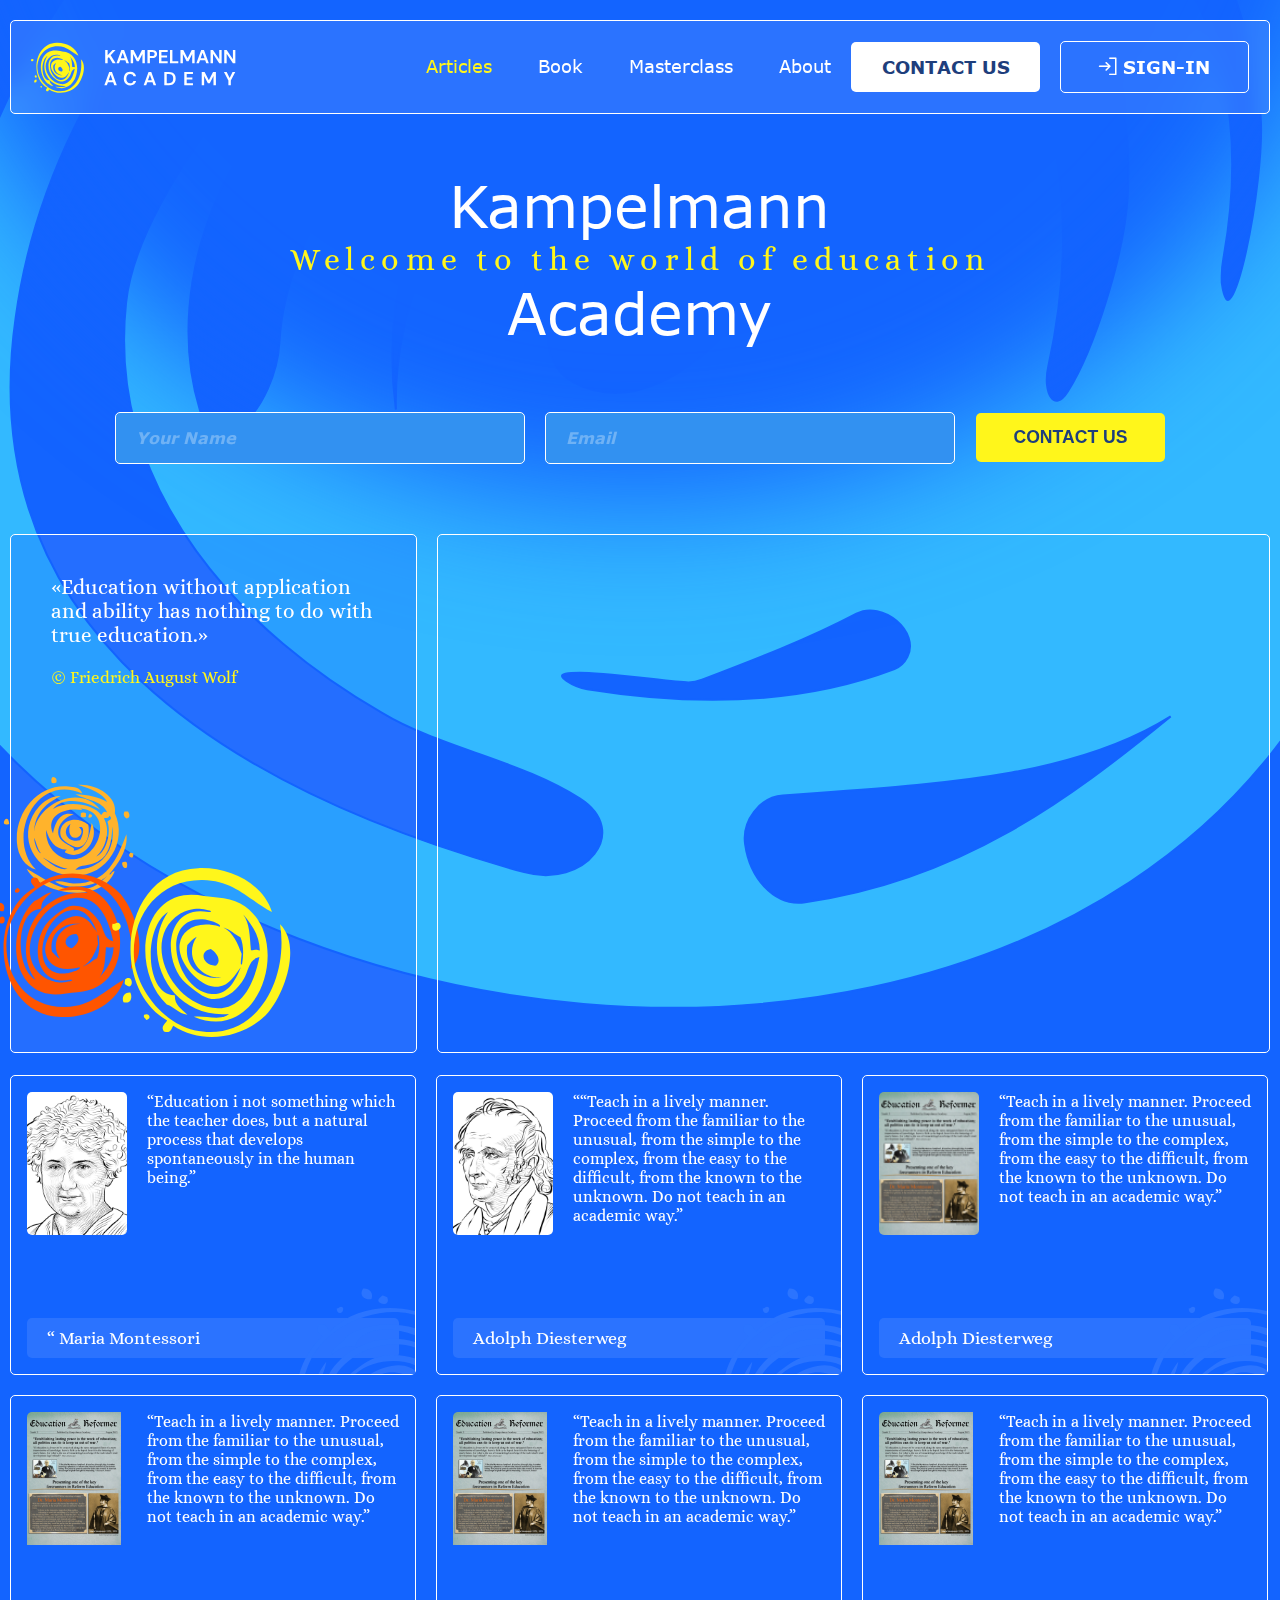
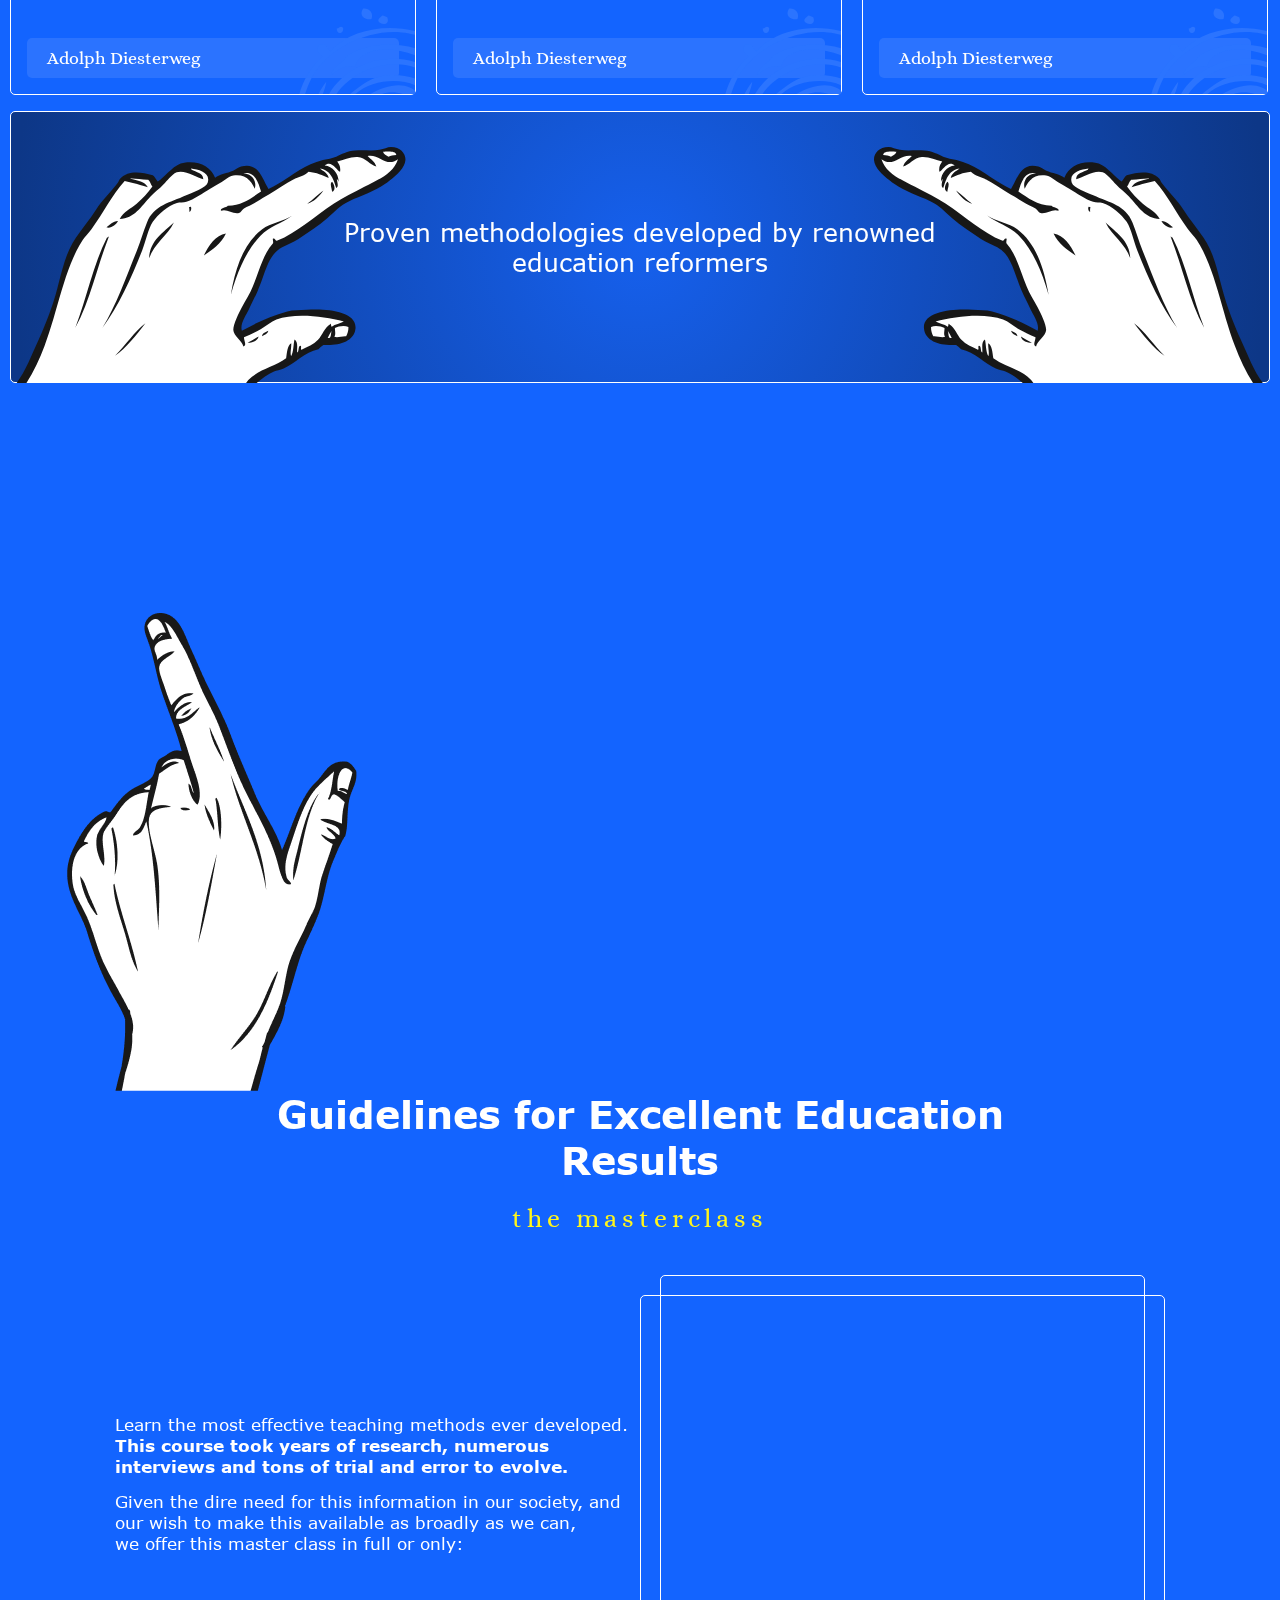
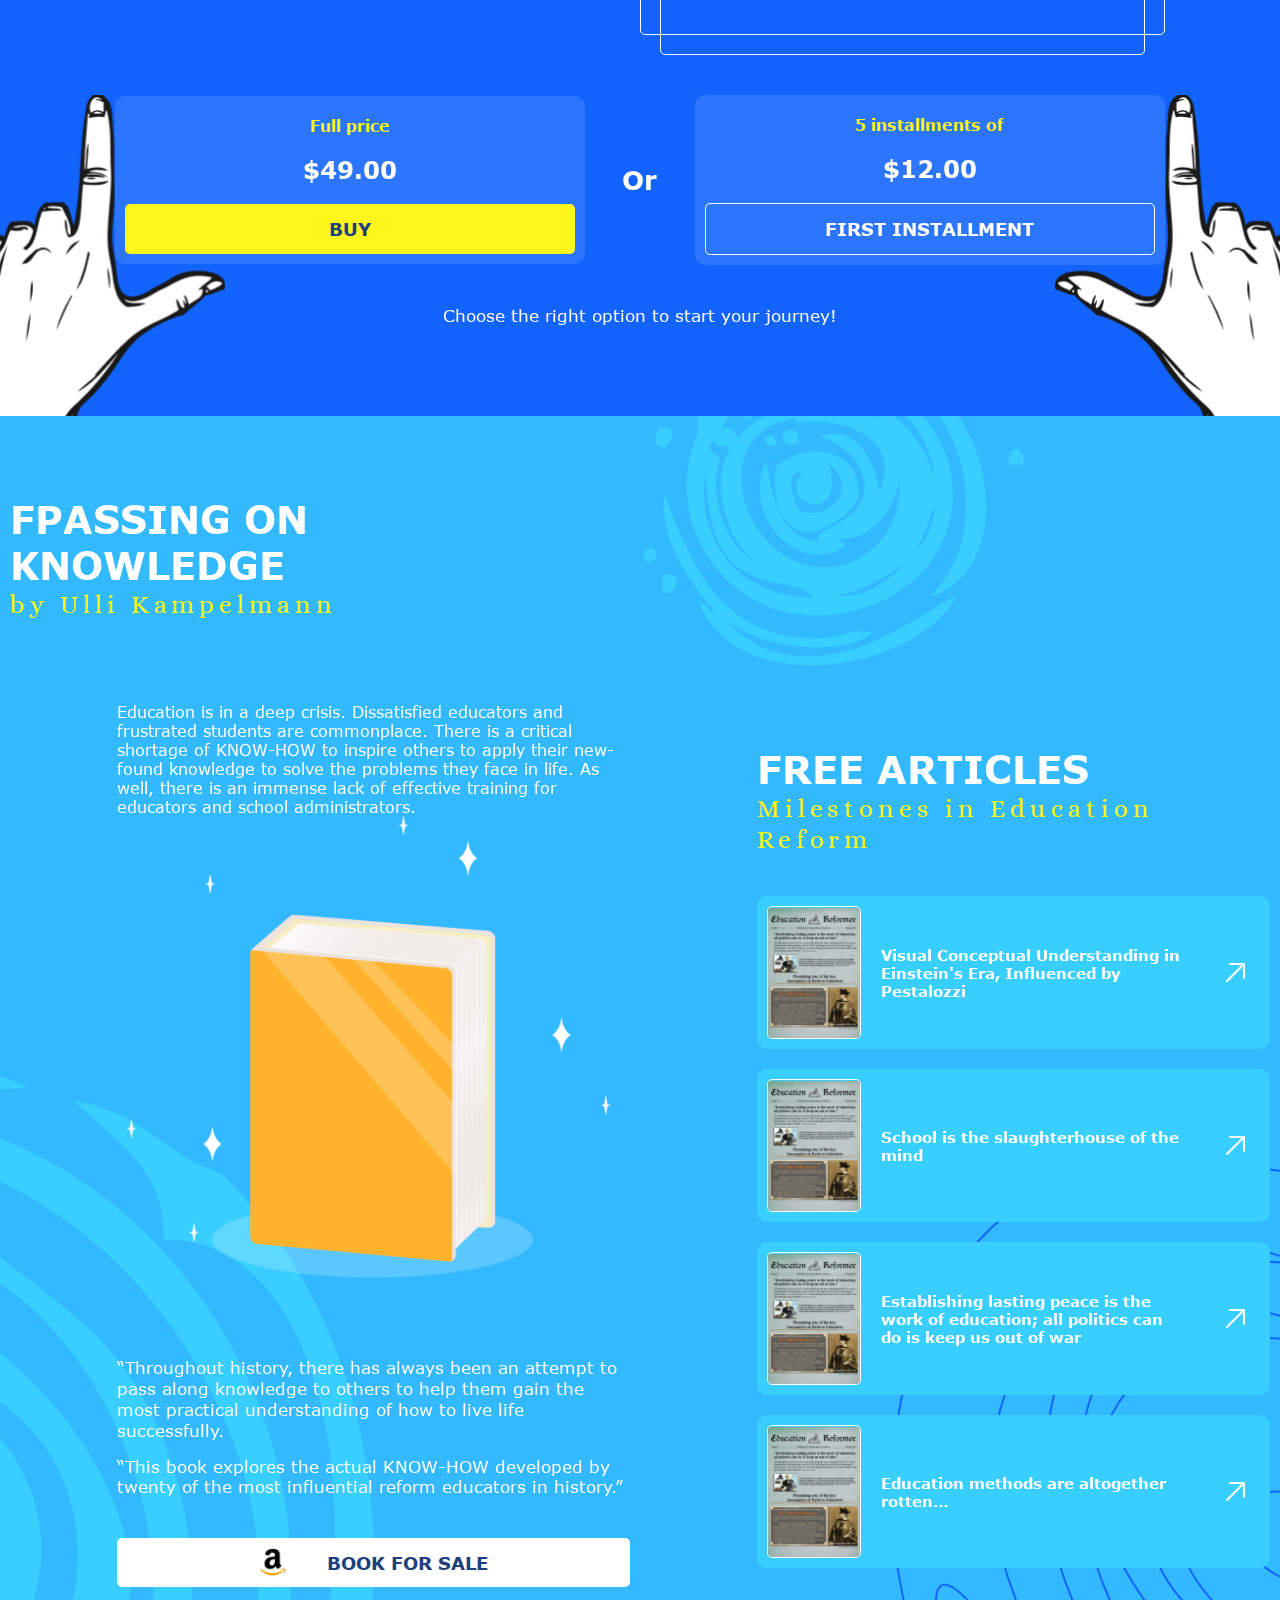
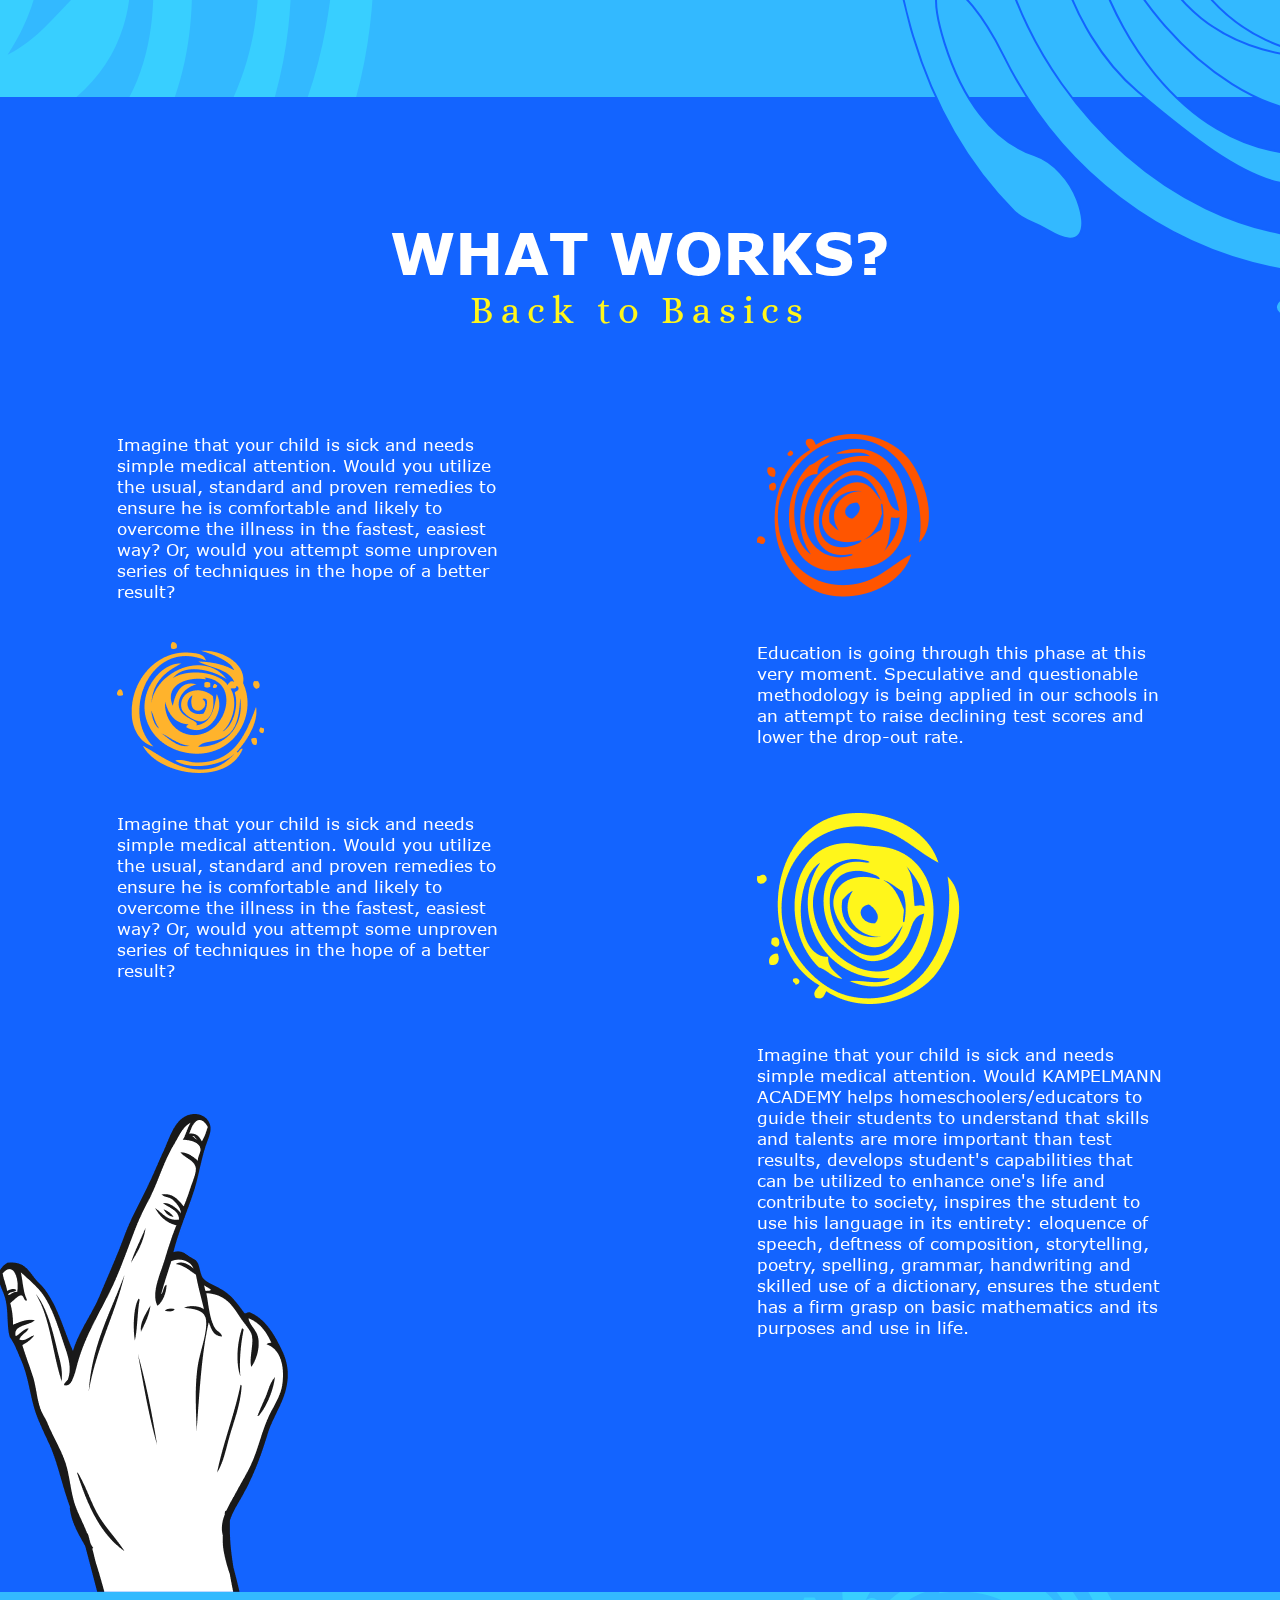
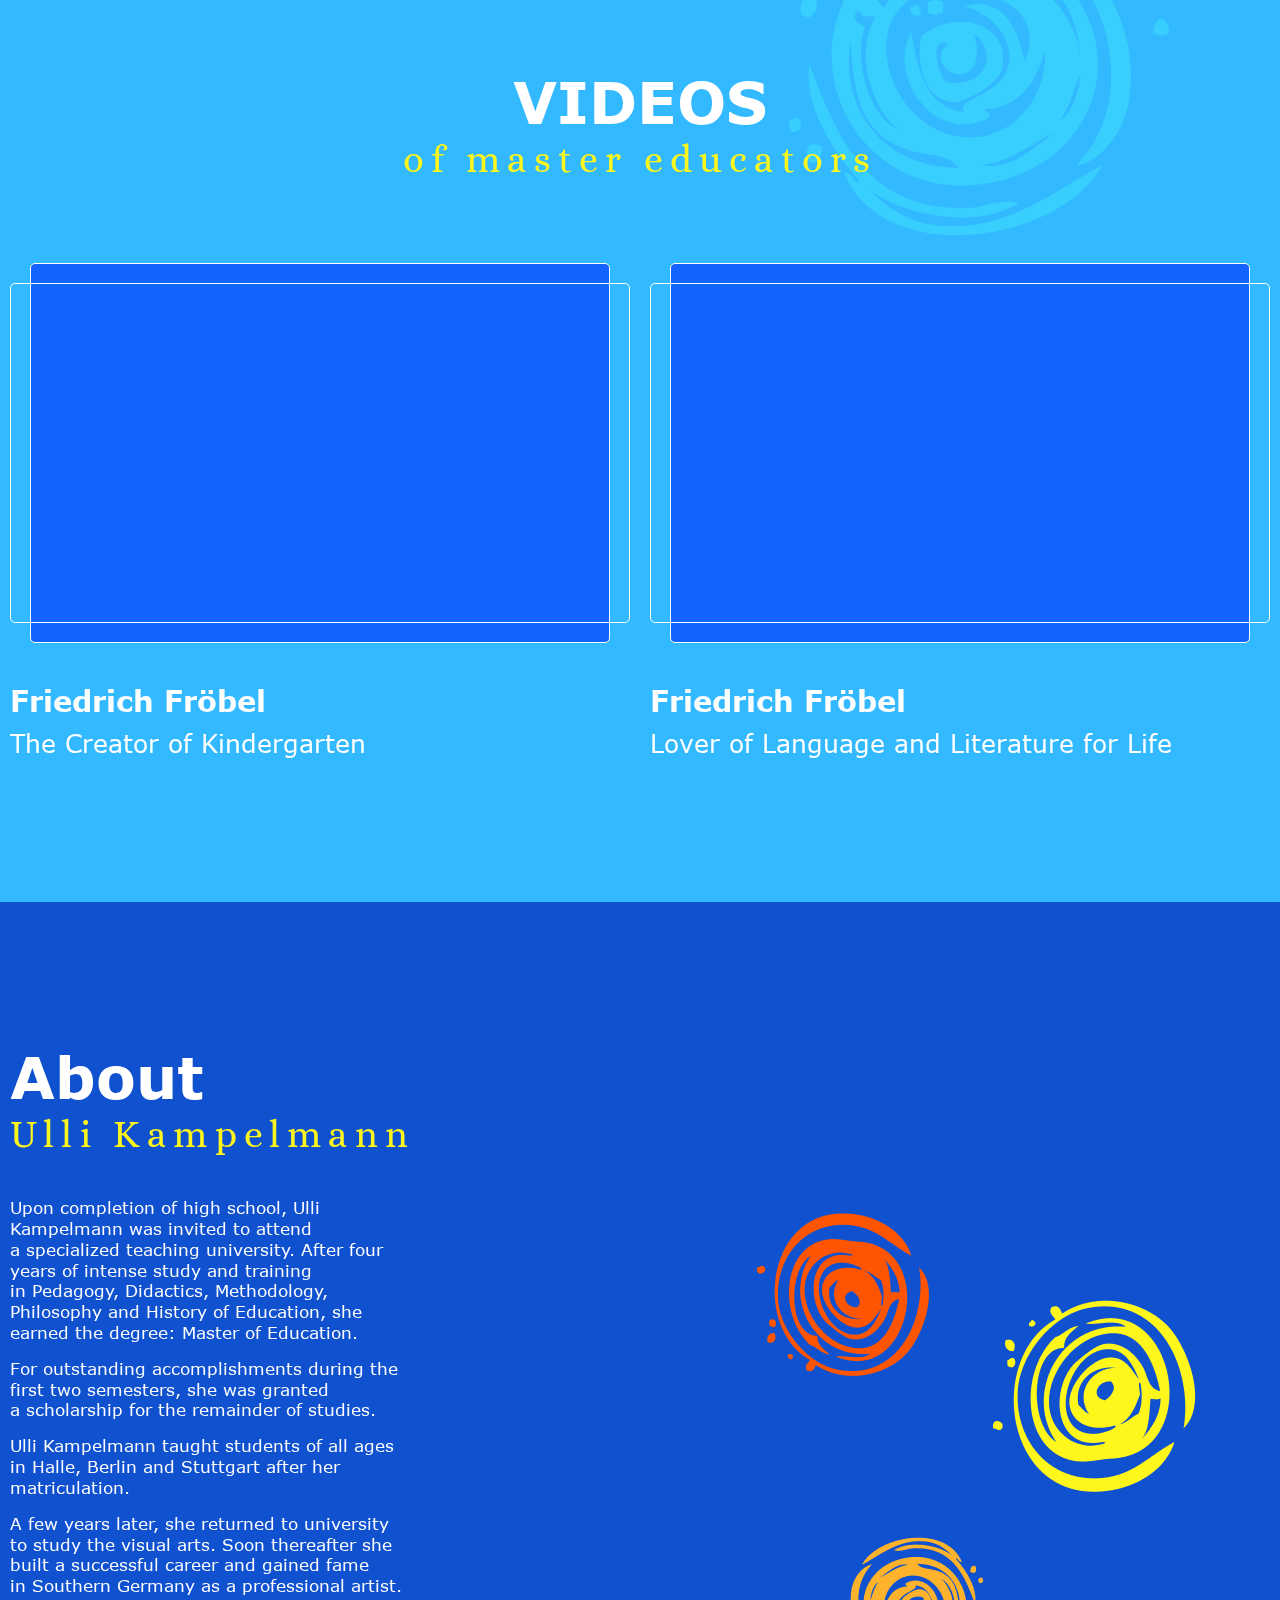
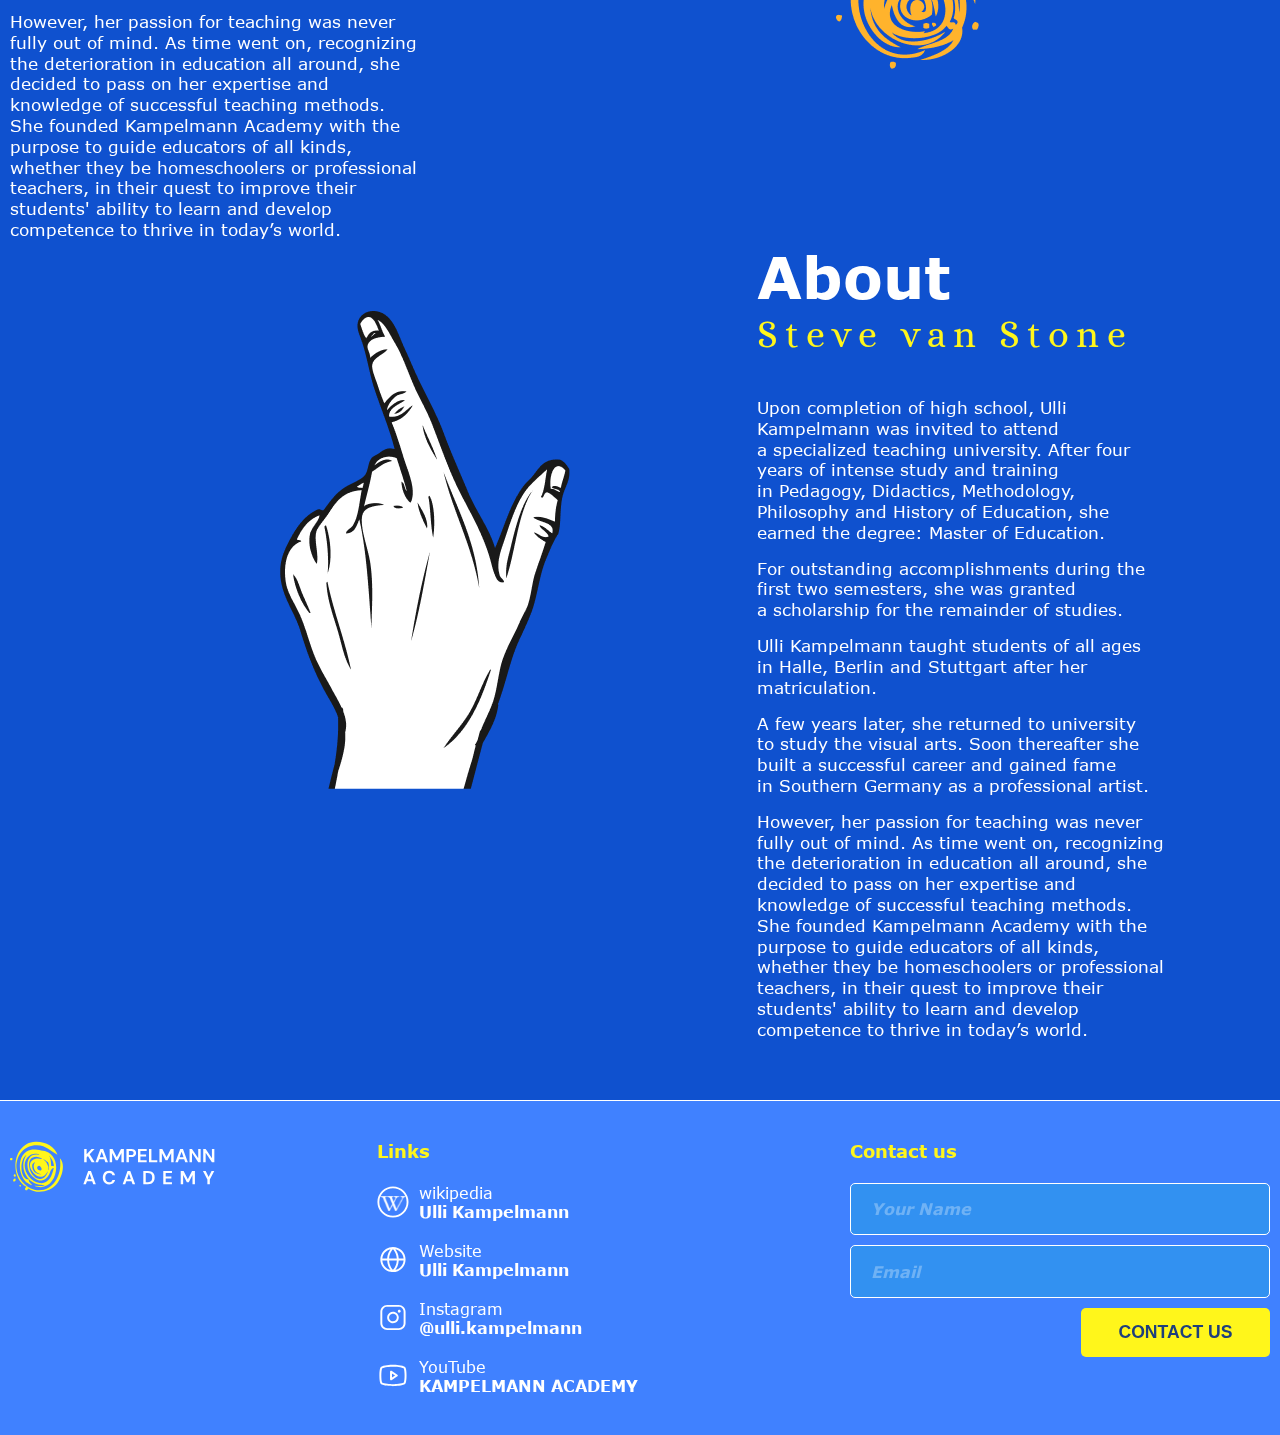
==== commit 2522fe6a: "add file" ====
--- a/index.html
+++ b/index.html
@@ -71,8 +71,10 @@
 
 <main class="main ">
 
-    <section class=" s-main">
-
+    <section class=" s-main --relative">
+        <div class="decor-banner__wrap">
+            <img src="assets/img/decor-banner.svg" alt="decor" class="decor-banner">
+        </div>
         <div class="container overlap">
 
             <div class="row d-flex align-center">
--- a/assets/css/app.css
+++ b/assets/css/app.css
@@ -1,2 +1,2 @@
-html,body,div,applet,object,iframe,h1,h2,h3,h4,h5,h6,p,blockquote,pre,abbr,acronym,address,big,cite,code,del,dfn,em,img,ins,kbd,q,s,samp,small,strike,strong,sub,sup,tt,var,u,center,dl,dt,dd,ol,ul,li,p,fieldset,form,label,legend,table,caption,tbody,tfoot,thead,tr,th,td,article,aside,canvas,details,embed,figure,figcaption,footer,header,hgroup,menu,nav,output,ruby,section,summary,time,mark,audio,video,figure,body{margin:0;padding:0;border:0;font-family:'Verdana', sans-serif;font-weight:400;vertical-align:baseline}article,aside,details,figcaption,figure,footer,header,hgroup,menu,nav,section{display:block}body{position:relative;font-family:'Verdana', sans-serif;font-weight:400;background:#1364FF;color:#fff}ol,ul{list-style:none;margin:0;padding:0}blockquote,q{quotes:none}blockquote:before,blockquote:after,q:before,q:after{content:''}table{border-collapse:collapse;border-spacing:0}*,*:before,*:after{-webkit-box-sizing:border-box;-moz-box-sizing:border-box;box-sizing:border-box}*{-webkit-tap-highlight-color:transparent !important;outline:none !important}@font-face{font-family:'Verdana';src:url("../fonts/Verdana.ttf") format("truetype");font-weight:normal;font-style:normal}@font-face{font-family:'Verdana';src:url("../fonts/Verdana-Bold.ttf") format("truetype");font-weight:700;font-style:normal}@font-face{font-family:'Alice';src:url("../fonts/Alice-Regular.ttf") format("truetype");font-weight:normal;font-style:normal}@font-face{font-family:'icomoon';src:url("../fonts/icomoon.eot");src:url("../fonts/icomoon.eot") format("embedded-opentype"),url("../fonts/icomoon.ttf") format("truetype"),url("../fonts/icomoon.woff") format("woff"),url("../fonts/icomoon.svg") format("svg");font-weight:normal;font-style:normal;font-display:block}[class^="icon-"],[class*=" icon-"]{font-family:'icomoon' !important;speak:never;font-style:normal;font-weight:normal;font-variant:normal;text-transform:none;line-height:1;-webkit-font-smoothing:antialiased;-moz-osx-font-smoothing:grayscale}.text-right{text-align:right}.text-center{text-align:center}.text-left{text-align:left}.text-justify{text-align:justify}.text-uppercase{text-transform:uppercase}.text-light{font-weight:300}.text-regular{font-weight:400}.text-medium{font-weight:500}.text-semibold{font-weight:600}.text-bold{font-weight:700}.text-xl{font-size:75px;font-size:-webkit-calc(32px + (75 - 32) * ((100vw - 300px) / (1920 - 300)));font-size:-moz-calc(32px + (75 - 32) * ((100vw - 300px) / (1920 - 300)));font-size:calc(32px + (75 - 32) * ((100vw - 300px) / (1920 - 300)));line-height:1.22}.text-l{font-size:47px;font-size:-webkit-calc(24px + (47 - 24) * ((100vw - 300px) / (1920 - 300)));font-size:-moz-calc(24px + (47 - 24) * ((100vw - 300px) / (1920 - 300)));font-size:calc(24px + (47 - 24) * ((100vw - 300px) / (1920 - 300)));line-height:1.221}.text-m{font-size:30px;font-size:-webkit-calc(20px + (30 - 20) * ((100vw - 300px) / (1920 - 300)));font-size:-moz-calc(20px + (30 - 20) * ((100vw - 300px) / (1920 - 300)));font-size:calc(20px + (30 - 20) * ((100vw - 300px) / (1920 - 300)));line-height:1.22}.text-s{font-size:18px;font-size:-webkit-calc(16px + (18 - 16) * ((100vw - 300px) / (1920 - 300)));font-size:-moz-calc(16px + (18 - 16) * ((100vw - 300px) / (1920 - 300)));font-size:calc(16px + (18 - 16) * ((100vw - 300px) / (1920 - 300)));line-height:1.22}.icon-open:before{content:"\e900"}.icon-sign:before{content:"\e901"}.heading__sub{font-family:'Alice', serif;letter-spacing:0.19em;color:#FFF61B}.overflow-hidden{overflow:hidden}.main{min-height:100vh}.html.overflow-menu{overflow:hidden}html.overflow-hidden body{overflow:hidden}html:not(.touch-screen)::-webkit-scrollbar,html:not(.touch-screen) *::-webkit-scrollbar{width:6px;height:6px}html:not(.touch-screen)::-webkit-scrollbar-track,html:not(.touch-screen) *::-webkit-scrollbar-track{background-color:#eee}html:not(.touch-screen)::-webkit-scrollbar-thumb,html:not(.touch-screen) *::-webkit-scrollbar-thumb{background-color:#FFF61B !important}.lg-actions .lg-next,.lg-actions .lg-prev{background-color:transparent !important;color:#fff !important}.lg-autoplay-button{display:none !important}html{overflow-y:scroll}body .hide-scrollbar,html .hide-scrollbar{scrollbar-width:none}body .hide-scrollbar::-webkit-scrollbar,html .hide-scrollbar::-webkit-scrollbar{display:none}img::selection{background-color:transparent}.default-icon{width:100%}.default-icon img{height:100%;width:100%;object-fit:cover;object-position:center}.--relative{position:relative}a{text-decoration:none;color:inherit;cursor:pointer;-webkit-font-smoothing:antialiased}img{display:block;max-width:100%}.overlap{position:relative;z-index:3}body.overflow-hidden{overflow:hidden}.body-padding{height:80px}@media (max-width: 767px){.body-padding{height:85px}}.section{overflow:hidden;position:relative}.main{overflow:hidden}.main-wrapper{z-index:1}.swiper-container{margin-left:auto;margin-right:auto;position:relative;overflow:hidden;list-style:none;padding:0;z-index:1;width:100%;height:100%}.swiper-pagination{position:relative;bottom:0;margin-top:0;display:none;flex-direction:row;justify-content:center;z-index:2 !important}@media (max-width: 767px){.swiper-pagination{display:flex}}.swiper-pagination.swiper-pagination-horizontal{width:auto}.swiper-pagination-bullet{font-size:0;width:6px;height:6px;background:rgba(255,255,255,0.5);border-radius:100%;margin:0 3.5px;-webkit-transition:all .4s ease-out;-moz-transition:all .4s ease-out;-o-transition:all .4s ease-out;transition:all .4s ease-out}.swiper-pagination-bullet:hover,.swiper-pagination-bullet-active{background-color:#fff;transform:scale(1.2)}.swiper-button-next,.swiper-button-prev{-webkit-transition:all .4s ease-out;-moz-transition:all .4s ease-out;-o-transition:all .4s ease-out;transition:all .4s ease-out;border-color:#FFF61B}.swiper-button-next i,.swiper-button-prev i{font-size:15px;font-size:15px;font-size:-webkit-calc(10px + (15 - 10) * ((100vw - 300px) / (1920 - 300)));font-size:-moz-calc(10px + (15 - 10) * ((100vw - 300px) / (1920 - 300)));font-size:calc(10px + (15 - 10) * ((100vw - 300px) / (1920 - 300)));font-weight:300;color:#FFF61B;-webkit-transition:all .5s ease-out;-moz-transition:all .5s ease-out;-o-transition:all .5s ease-out;transition:all .5s ease-out}.swiper-button-next:after,.swiper-button-prev:after{display:none}.swiper-button-next:hover,.swiper-button-prev:hover{border-color:#FB0}.swiper-button-next:hover i,.swiper-button-prev:hover i{color:#FB0}.swiper-button-next{margin-left:20px}.swiper-container:not(.swiper-no-swiping){cursor:url(../img/drag.png) 16 9,ew-resize}.swiper-container.swiper-initialized{opacity:1}.fade-in{animation:fade-in 0.35s cubic-bezier(0.165, 0.84, 0.44, 1)}.animate-in{animation:modalIn 0.7s cubic-bezier(0.165, 0.84, 0.44, 1);animation-iteration-count:1}.animate-away{animation:modalAway 1.4s cubic-bezier(0.165, 0.84, 0.44, 1);animation-iteration-count:1}@-webkit-keyframes modalIn{0%{transform:translateY(200%);opacity:0}100%{transform:translateY(0%);opacity:1}}@keyframes modalIn{0%{transform:translateY(200%);opacity:0}100%{transform:translateY(0%);opacity:1}}@-webkit-keyframes modalAway{0%{transform:translateY(0%)}100%{transform:translateY(200%)}}@keyframes modalAway{0%{transform:translateY(0%)}100%{transform:translateY(200%)}}@keyframes fade-in{0%{opacity:0}100%{opacity:1}}@keyframes fadeEffect{from{opacity:0}to{opacity:1}}.dashed{-webkit-animation:dash 8s linear infinite;animation:dash 8s linear infinite}.dashed__box{transform:rotate(90deg);left:20px;top:15px;position:relative}@keyframes dash{from{stroke-dashoffset:200}to{stroke-dashoffset:0}}@-webkit-keyframes dash{from{stroke-dashoffset:200}to{stroke-dashoffset:0}}.animation{opacity:1;-webkit-transition:all 0.5s;-o-transition:all 0.5s;transition:all 0.5s}.animation.animated{opacity:1}.logo__wrap{width:206px;display:block}.header{top:20px;left:0;width:100%;position:fixed;z-index:10;visibility:visible;opacity:1}@media (max-width: 400px){.header{top:10px}}.header__inner{position:relative;padding:20px;border:1px solid #fff;border-radius:5px}@media (max-width: 767px){.header__inner{padding:16px 13px}}@media (max-width: 400px){.header__inner{padding:10px}}.header__inner:after{content:"";position:absolute;left:0;top:0;width:100%;height:100%;backdrop-filter:blur(10px);-webkit-backdrop-filter:blur(10px);background-color:rgba(255,255,255,0.1);z-index:-1}@media (max-width: 991px){.header-main{height:100%;-webkit-box-align:center;-webkit-align-items:center;-ms-flex-align:center;align-items:center;-webkit-box-pack:center;-webkit-justify-content:center;-ms-flex-pack:center;justify-content:center}}@media (max-width: 1199px){.header .btn{padding:14px;min-width:155px}}@media (max-width: 991px){.header .btn{width:100%}}@media (max-width: 991px){.header .btn__wrap{max-width:340px}}.header .btn:nth-child(1){margin-right:20px}@media (max-width: 991px){.header .btn:nth-child(1){margin:0 0 16px 0}}@media (max-width: 991px){.header .logo__wrap{width:165px}}.header .navbar{-webkit-box-flex:1;-ms-flex-positive:1;flex-grow:1;display:-webkit-box;display:-ms-flexbox;display:flex;-webkit-box-pack:end;-ms-flex-pack:end;justify-content:flex-end;-webkit-box-align:center;-ms-flex-align:center;align-items:center}@media (max-width: 991px){.header .navbar .main-navigation{display:flex;justify-content:center;flex-direction:column;width:170px}}.header .navbar .menu{margin-right:20px}@media (max-width: 1199px){.header .navbar .menu{margin-right:20px}}@media (min-width: 767px){.header .navbar .menu{height:100%}}@media (max-width: 767px){.header .navbar .menu{padding:34px 7px 46px 7px;text-align:left;margin:0}}.header .navbar .menu-item{display:inline-block;position:relative;height:100%}@media (max-width: 767px){.header .navbar .menu-item{padding:0;display:block;height:auto;margin:0}}.header .navbar .menu-item+.menu-item{margin-left:40px}@media (max-width: 1199px){.header .navbar .menu-item+.menu-item{margin-left:15px}}@media (max-width: 991px){.header .navbar .menu-item+.menu-item{margin:32px 0 0 0}}.header .navbar .menu-item a{font-weight:400;font-size:18px;line-height:1.2;color:#fff;transition:color ease-out .3s;position:relative}.header .navbar .menu-item:hover>a,.header .navbar .menu-item.current-menu-item>a{color:#FFF61B}.header .navbar .menu-item:hover>a:after,.header .navbar .menu-item.current-menu-item>a:after{background-color:#FFF61B;width:100%;transition:all ease-out .5s}@media (max-width: 991px){.header .navbar{padding:32px 15px;position:fixed;top:83px;transition:all 1.2s ease;z-index:2;width:100%;right:-100%;overflow:auto;display:flex;flex-direction:column;justify-content:center}.header .navbar.is-visible{right:0;transition:all .5s ease}.header .navbar.is-visible .menu-item a:before{height:0}.header .navbar.is-visible .location,.header .navbar.is-visible .languages-navigation{opacity:1;transition:all 2.5s ease}}.burger{display:flex;cursor:pointer;width:28px;height:18px;justify-content:space-between;flex-direction:column;-webkit-transition:all .3s ease-out;-moz-transition:all .3s ease-out;-o-transition:all .3s ease-out;transition:all .3s ease-out}.burger__wrap{width:50px;height:50px;border-radius:0;display:none}@media (max-width: 991px){.burger__wrap{display:flex}}.burger__wrap.active .burger span{width:100%}.burger__wrap.active .burger span:nth-child(1){transform:translateY(8px) rotate(45deg)}.burger__wrap.active .burger span:nth-child(2){opacity:0}.burger__wrap.active .burger span:nth-child(3){transform:translateY(-8px) rotate(-45deg)}.burger>span{height:2px;background-color:#fff;border-radius:10px;transition:0.5s;z-index:999}.footer{overflow:hidden;background:rgba(255,255,255,0.1);border-top:1px solid #fff;padding:40px 0;position:relative;z-index:66655}@media (max-width: 767px){.footer{padding:32px 0 64px 0}}.footer:after{content:"";position:absolute;left:0;top:0;width:100%;height:100%;backdrop-filter:blur(10px);-webkit-backdrop-filter:blur(10px);background-color:rgba(255,255,255,0.1);z-index:-1}.footer .social__name,.footer .social__link{font-size:16px}.footer .social__item{display:grid;grid-template-columns:32px 1fr;gap:10px}.footer .social__item+.social__item{margin-top:20px}@media (max-width: 767px){.footer .logo__wrap{margin-bottom:32px}}.footer .cta-form{width:100%}@media (max-width: 767px){.footer .cta-form{max-width:400px}}.footer .cta-form .btn-primary{margin-left:auto}@media (max-width: 767px){.footer .cta-form .btn-primary{width:100%}}@media (max-width: 767px){.footer-item:not(.footer-item:last-child){margin-bottom:32px}}.footer-item__heading{margin-bottom:20px;color:#FFF61B;font-size:18px}.d-none{display:none !important}.d-block{display:block !important}.d-inline-block{display:inline-block !important}@media (min-width: 576px){.d-sm-block{display:block !important}.d-sm-none{display:none !important}.d-sm-flex{display:flex !important}.d-sm-inline-block{display:inline-block !important}}@media (min-width: 768px){.d-md-block{display:block !important}.d-md-none{display:none !important}.d-md-flex{display:flex !important;display:-webkit-box;display:-webkit-flex;display:-ms-flexbox;display:flex;-webkit-flex-flow:row wrap;flex-flow:row wrap}.d-md-inline-block{display:inline-block !important}}@media (min-width: 992px){.d-lg-block{display:block !important}.d-lg-none{display:none !important}.d-lg-flex{display:flex !important}.d-lg-inline-block{display:inline-block !important}}@media (min-width: 1200px){.d-xl-block{display:block !important}.d-xl-none{display:none !important}.d-xl-flex{display:flex !important}.d-xl-inline-block{display:inline-block !important}}.container{width:100%;max-width:1310px;margin:auto;padding:0 10px}.container-fluid{width:100%;padding-right:10px;padding-left:10px;margin-right:auto;margin-left:auto}@media (max-width: 767px){.container-fluid{padding-right:15px;padding-left:15px}}.row{display:-webkit-box;display:-webkit-flex;display:-ms-flexbox;display:flex;-webkit-flex-flow:row wrap;flex-flow:row wrap}.d-flex{display:-webkit-box;display:-webkit-flex;display:-ms-flexbox;display:flex;-webkit-flex-flow:row wrap;flex-flow:row wrap}.m-auto{display:block;margin:auto}.m-row{margin:0 -10px}@media (max-width: 575px){.m-row{margin:0}}.p-0{padding:0}.column{padding:0 10px;position:relative}@media (max-width: 575px){.column{padding:0}}.align-self-middle{-webkit-align-self:center;align-self:center}.align-self-end{-webkit-align-self:flex-end;align-self:flex-end}.align-center{-webkit-box-pack:center;-webkit-justify-content:center;-ms-flex-pack:center;justify-content:center}.align-spaced{-webkit-justify-content:space-around;justify-content:space-around}.align-evenly{-webkit-box-pack:space-evenly;-ms-flex-pack:space-evenly;justify-content:space-evenly}.align-middle{-webkit-box-align:center;-webkit-align-items:center;-ms-flex-align:center;align-items:center}.align-justify{-webkit-box-pack:justify;-webkit-justify-content:space-between;-ms-flex-pack:justify;justify-content:space-between}.align-right{-webkit-box-pack:end;-webkit-justify-content:flex-end;-ms-flex-pack:end;justify-content:flex-end}.align-left{-webkit-box-pack:start;-webkit-justify-content:flex-start;-ms-flex-pack:start;justify-content:flex-start}.align-end{-webkit-box-align:end;-ms-flex-align:end;align-items:flex-end}.align-start{-webkit-box-align:end;-ms-flex-align:end;align-items:flex-start}.align-self-bottom{-webkit-align-self:flex-end;-ms-flex-item-align:end;align-self:flex-end}.align-content-justify{-ms-flex-line-pack:justify;align-content:space-between}.col-xs-1{-webkit-box-flex:0;-webkit-flex:0 0 8.333333%;-ms-flex:0 0 8.333333%;flex:0 0 8.333333%;max-width:8.333333%}.col-xs-2{-webkit-box-flex:0;-webkit-flex:0 0 16.666666%;-ms-flex:0 0 16.666666%;flex:0 0 16.666666%;max-width:16.666666%}.col-xs-3{-webkit-box-flex:0;-webkit-flex:0 0 24.999999%;-ms-flex:0 0 24.999999%;flex:0 0 24.999999%;max-width:24.999999%}.col-xs-4{-webkit-box-flex:0;-webkit-flex:0 0 33.333332%;-ms-flex:0 0 33.333332%;flex:0 0 33.333332%;max-width:33.333332%}.col-xs-5{-webkit-box-flex:0;-webkit-flex:0 0 41.666665%;-ms-flex:0 0 41.666665%;flex:0 0 41.666665%;max-width:41.666665%}.col-xs-6{-webkit-box-flex:0;-webkit-flex:0 0 49.999998%;-ms-flex:0 0 49.999998%;flex:0 0 49.999998%;max-width:49.999998%}.col-xs-7{-webkit-box-flex:0;-webkit-flex:0 0 58.333331%;-ms-flex:0 0 58.333331%;flex:0 0 58.333331%;max-width:58.333331%}.col-xs-8{-webkit-box-flex:0;-webkit-flex:0 0 66.666664%;-ms-flex:0 0 66.666664%;flex:0 0 66.666664%;max-width:66.666664%}.col-xs-9{-webkit-box-flex:0;-webkit-flex:0 0 74.999997%;-ms-flex:0 0 74.999997%;flex:0 0 74.999997%;max-width:74.999997%}.col-xs-10{-webkit-box-flex:0;-webkit-flex:0 0 83.33333%;-ms-flex:0 0 83.33333%;flex:0 0 83.33333%;max-width:83.33333%}.col-xs-11{-webkit-box-flex:0;-webkit-flex:0 0 91.666663%;-ms-flex:0 0 91.666663%;flex:0 0 91.666663%;max-width:91.666663%}.col-xs-12{-webkit-box-flex:0;-webkit-flex:0 0 99.999996%;-ms-flex:0 0 99.999996%;flex:0 0 99.999996%;max-width:99.999996%}@media (min-width: 576px){.col-sm-1{-webkit-box-flex:0;-webkit-flex:0 0 8.333333%;-ms-flex:0 0 8.333333%;flex:0 0 8.333333%;max-width:8.333333%}.col-sm-2{-webkit-box-flex:0;-webkit-flex:0 0 16.666666%;-ms-flex:0 0 16.666666%;flex:0 0 16.666666%;max-width:16.666666%}.col-sm-3{-webkit-box-flex:0;-webkit-flex:0 0 24.999999%;-ms-flex:0 0 24.999999%;flex:0 0 24.999999%;max-width:24.999999%}.col-sm-4{-webkit-box-flex:0;-webkit-flex:0 0 33.333332%;-ms-flex:0 0 33.333332%;flex:0 0 33.333332%;max-width:33.333332%}.col-sm-5{-webkit-box-flex:0;-webkit-flex:0 0 41.666665%;-ms-flex:0 0 41.666665%;flex:0 0 41.666665%;max-width:41.666665%}.col-sm-6{-webkit-box-flex:0;-webkit-flex:0 0 49.999998%;-ms-flex:0 0 49.999998%;flex:0 0 49.999998%;max-width:49.999998%}.col-sm-7{-webkit-box-flex:0;-webkit-flex:0 0 58.333331%;-ms-flex:0 0 58.333331%;flex:0 0 58.333331%;max-width:58.333331%}.col-sm-8{-webkit-box-flex:0;-webkit-flex:0 0 66.666664%;-ms-flex:0 0 66.666664%;flex:0 0 66.666664%;max-width:66.666664%}.col-sm-9{-webkit-box-flex:0;-webkit-flex:0 0 74.999997%;-ms-flex:0 0 74.999997%;flex:0 0 74.999997%;max-width:74.999997%}.col-sm-10{-webkit-box-flex:0;-webkit-flex:0 0 83.33333%;-ms-flex:0 0 83.33333%;flex:0 0 83.33333%;max-width:83.33333%}.col-sm-11{-webkit-box-flex:0;-webkit-flex:0 0 91.666663%;-ms-flex:0 0 91.666663%;flex:0 0 91.666663%;max-width:91.666663%}.col-sm-12{-webkit-box-flex:0;-webkit-flex:0 0 99.999996%;-ms-flex:0 0 99.999996%;flex:0 0 99.999996%;max-width:99.999996%}}@media (min-width: 768px){.col-md-1{-webkit-box-flex:0;-webkit-flex:0 0 8.333333%;-ms-flex:0 0 8.333333%;flex:0 0 8.333333%;max-width:8.333333%}.col-md-2{-webkit-box-flex:0;-webkit-flex:0 0 16.666666%;-ms-flex:0 0 16.666666%;flex:0 0 16.666666%;max-width:16.666666%}.col-md-3{-webkit-box-flex:0;-webkit-flex:0 0 24.999999%;-ms-flex:0 0 24.999999%;flex:0 0 24.999999%;max-width:24.999999%}.col-md-4{-webkit-box-flex:0;-webkit-flex:0 0 33.333332%;-ms-flex:0 0 33.333332%;flex:0 0 33.333332%;max-width:33.333332%}.col-md-5{-webkit-box-flex:0;-webkit-flex:0 0 41.666665%;-ms-flex:0 0 41.666665%;flex:0 0 41.666665%;max-width:41.666665%}.col-md-6{-webkit-box-flex:0;-webkit-flex:0 0 49.999998%;-ms-flex:0 0 49.999998%;flex:0 0 49.999998%;max-width:49.999998%}.col-md-7{-webkit-box-flex:0;-webkit-flex:0 0 58.333331%;-ms-flex:0 0 58.333331%;flex:0 0 58.333331%;max-width:58.333331%}.col-md-8{-webkit-box-flex:0;-webkit-flex:0 0 66.666664%;-ms-flex:0 0 66.666664%;flex:0 0 66.666664%;max-width:66.666664%}.col-md-9{-webkit-box-flex:0;-webkit-flex:0 0 74.999997%;-ms-flex:0 0 74.999997%;flex:0 0 74.999997%;max-width:74.999997%}.col-md-10{-webkit-box-flex:0;-webkit-flex:0 0 83.33333%;-ms-flex:0 0 83.33333%;flex:0 0 83.33333%;max-width:83.33333%}.col-md-11{-webkit-box-flex:0;-webkit-flex:0 0 91.666663%;-ms-flex:0 0 91.666663%;flex:0 0 91.666663%;max-width:91.666663%}.col-md-12{-webkit-box-flex:0;-webkit-flex:0 0 99.999996%;-ms-flex:0 0 99.999996%;flex:0 0 99.999996%;max-width:99.999996%}}@media (min-width: 992px){.col-lg-1{-webkit-box-flex:0;-webkit-flex:0 0 8.333333%;-ms-flex:0 0 8.333333%;flex:0 0 8.333333%;max-width:8.333333%}.col-lg-2{-webkit-box-flex:0;-webkit-flex:0 0 16.666666%;-ms-flex:0 0 16.666666%;flex:0 0 16.666666%;max-width:16.666666%}.col-lg-3{-webkit-box-flex:0;-webkit-flex:0 0 24.999999%;-ms-flex:0 0 24.999999%;flex:0 0 24.999999%;max-width:24.999999%}.col-lg-4{-webkit-box-flex:0;-webkit-flex:0 0 33.333332%;-ms-flex:0 0 33.333332%;flex:0 0 33.333332%;max-width:33.333332%}.col-lg-5{-webkit-box-flex:0;-webkit-flex:0 0 41.666665%;-ms-flex:0 0 41.666665%;flex:0 0 41.666665%;max-width:41.666665%}.col-lg-6{-webkit-box-flex:0;-webkit-flex:0 0 49.999998%;-ms-flex:0 0 49.999998%;flex:0 0 49.999998%;max-width:49.999998%}.col-lg-7{-webkit-box-flex:0;-webkit-flex:0 0 58.333331%;-ms-flex:0 0 58.333331%;flex:0 0 58.333331%;max-width:58.333331%}.col-lg-8{-webkit-box-flex:0;-webkit-flex:0 0 66.666664%;-ms-flex:0 0 66.666664%;flex:0 0 66.666664%;max-width:66.666664%}.col-lg-9{-webkit-box-flex:0;-webkit-flex:0 0 74.999997%;-ms-flex:0 0 74.999997%;flex:0 0 74.999997%;max-width:74.999997%}.col-lg-10{-webkit-box-flex:0;-webkit-flex:0 0 83.33333%;-ms-flex:0 0 83.33333%;flex:0 0 83.33333%;max-width:83.33333%}.col-lg-11{-webkit-box-flex:0;-webkit-flex:0 0 91.666663%;-ms-flex:0 0 91.666663%;flex:0 0 91.666663%;max-width:91.666663%}.col-lg-12{-webkit-box-flex:0;-webkit-flex:0 0 99.999996%;-ms-flex:0 0 99.999996%;flex:0 0 99.999996%;max-width:99.999996%}}@media (min-width: 1200px){.col-xl-1{-webkit-box-flex:0;-webkit-flex:0 0 8.333333%;-ms-flex:0 0 8.333333%;flex:0 0 8.333333%;max-width:8.333333%}.col-xl-2{-webkit-box-flex:0;-webkit-flex:0 0 16.666666%;-ms-flex:0 0 16.666666%;flex:0 0 16.666666%;max-width:16.666666%}.col-xl-3{-webkit-box-flex:0;-webkit-flex:0 0 24.999999%;-ms-flex:0 0 24.999999%;flex:0 0 24.999999%;max-width:24.999999%}.col-xl-4{-webkit-box-flex:0;-webkit-flex:0 0 33.333332%;-ms-flex:0 0 33.333332%;flex:0 0 33.333332%;max-width:33.333332%}.col-xl-5{-webkit-box-flex:0;-webkit-flex:0 0 41.666665%;-ms-flex:0 0 41.666665%;flex:0 0 41.666665%;max-width:41.666665%}.col-xl-6{-webkit-box-flex:0;-webkit-flex:0 0 49.999998%;-ms-flex:0 0 49.999998%;flex:0 0 49.999998%;max-width:49.999998%}.col-xl-7{-webkit-box-flex:0;-webkit-flex:0 0 58.333331%;-ms-flex:0 0 58.333331%;flex:0 0 58.333331%;max-width:58.333331%}.col-xl-8{-webkit-box-flex:0;-webkit-flex:0 0 66.666664%;-ms-flex:0 0 66.666664%;flex:0 0 66.666664%;max-width:66.666664%}.col-xl-9{-webkit-box-flex:0;-webkit-flex:0 0 74.999997%;-ms-flex:0 0 74.999997%;flex:0 0 74.999997%;max-width:74.999997%}.col-xl-10{-webkit-box-flex:0;-webkit-flex:0 0 83.33333%;-ms-flex:0 0 83.33333%;flex:0 0 83.33333%;max-width:83.33333%}.col-xl-11{-webkit-box-flex:0;-webkit-flex:0 0 91.666663%;-ms-flex:0 0 91.666663%;flex:0 0 91.666663%;max-width:91.666663%}.col-xl-12{-webkit-box-flex:0;-webkit-flex:0 0 99.999996%;-ms-flex:0 0 99.999996%;flex:0 0 99.999996%;max-width:99.999996%}}@media (max-width: 475px){.col-exs-1{-webkit-box-flex:0;-webkit-flex:0 0 8.333333%;-ms-flex:0 0 8.333333%;flex:0 0 8.333333%;max-width:8.333333%}.col-exs-2{-webkit-box-flex:0;-webkit-flex:0 0 16.666666%;-ms-flex:0 0 16.666666%;flex:0 0 16.666666%;max-width:16.666666%}.col-exs-3{-webkit-box-flex:0;-webkit-flex:0 0 24.999999%;-ms-flex:0 0 24.999999%;flex:0 0 24.999999%;max-width:24.999999%}.col-exs-4{-webkit-box-flex:0;-webkit-flex:0 0 33.333332%;-ms-flex:0 0 33.333332%;flex:0 0 33.333332%;max-width:33.333332%}.col-exs-5{-webkit-box-flex:0;-webkit-flex:0 0 41.666665%;-ms-flex:0 0 41.666665%;flex:0 0 41.666665%;max-width:41.666665%}.col-exs-6{-webkit-box-flex:0;-webkit-flex:0 0 49.999998%;-ms-flex:0 0 49.999998%;flex:0 0 49.999998%;max-width:49.999998%}.col-exs-7{-webkit-box-flex:0;-webkit-flex:0 0 58.333331%;-ms-flex:0 0 58.333331%;flex:0 0 58.333331%;max-width:58.333331%}.col-exs-8{-webkit-box-flex:0;-webkit-flex:0 0 66.666664%;-ms-flex:0 0 66.666664%;flex:0 0 66.666664%;max-width:66.666664%}.col-exs-9{-webkit-box-flex:0;-webkit-flex:0 0 74.999997%;-ms-flex:0 0 74.999997%;flex:0 0 74.999997%;max-width:74.999997%}.col-exs-10{-webkit-box-flex:0;-webkit-flex:0 0 83.33333%;-ms-flex:0 0 83.33333%;flex:0 0 83.33333%;max-width:83.33333%}.col-exs-11{-webkit-box-flex:0;-webkit-flex:0 0 91.666663%;-ms-flex:0 0 91.666663%;flex:0 0 91.666663%;max-width:91.666663%}.col-exs-12{-webkit-box-flex:0;-webkit-flex:0 0 99.999996%;-ms-flex:0 0 99.999996%;flex:0 0 99.999996%;max-width:99.999996%}}@media (max-width: 575px){.order-xs-2{order:2}}@media (max-width: 575px){.order-xs-1{order:1}}@media (max-width: 767px){.offset-md-0{margin-left:0 !important}}.offset-1{margin-left:8.3333333333%}.offset-2{margin-left:16.6666666667%}.offset-3{margin-left:25%}.offset-4{margin-left:33.3333333333%}.offset-5{margin-left:41.6666666667%}.offset-6{margin-left:50%}.offset-7{margin-left:58.3333333333%}.offset-8{margin-left:66.6666666667%}.offset-9{margin-left:75%}.offset-10{margin-left:83.3333333333%}.offset-11{margin-left:91.6666666667%}.mb-35{margin-bottom:35px}.mb-18{margin-bottom:18px}.mr-30{margin-right:30px}.btn{position:relative;box-shadow:none;cursor:pointer;text-decoration:none;border:none;border-radius:5px;font-size:18px;font-size:-webkit-calc(17px + (18 - 17) * ((100vw - 300px) / (1920 - 300)));font-size:-moz-calc(17px + (18 - 17) * ((100vw - 300px) / (1920 - 300)));font-size:calc(17px + (18 - 17) * ((100vw - 300px) / (1920 - 300)));padding:14px 30px;min-width:189px;text-align:center;display:block;font-weight:bold;text-transform:uppercase;-webkit-transition:all .3s ease-out;-moz-transition:all .3s ease-out;-o-transition:all .3s ease-out;transition:all .3s ease-out}.btn:focus{outline:none}.btn-primary{color:#1E3E7C;background:#FFF61B}.btn-white{color:#1E3E7C;background-color:#fff}.btn-white:hover{background-color:rgba(255,255,255,0.4)}.btn-transparent{color:#fff;border:1px solid #fff}.btn-transparent:hover{background-color:rgba(255,255,255,0.4)}.btn-more{color:#FFF61B;padding:16px 83px 17px 24px;box-shadow:0px 4px 10px 0px #7852F759;border:1px solid #FFF61B;border-radius:10px;font-size:16px;-webkit-transition:all .5s ease-out;-moz-transition:all .5s ease-out;-o-transition:all .5s ease-out;transition:all .5s ease-out}.btn-more span:before{content:'';position:absolute;top:7.5px;right:7.5px;background:url("../img/ar-right.svg") no-repeat center;height:32px;width:32px}.btn-more span:after{content:'';background-color:#FFF61B;border-radius:10px 8px 8px 10px;height:100%;width:51px;position:absolute;bottom:0;right:-1px;-webkit-transition:all .5s ease-out;-moz-transition:all .5s ease-out;-o-transition:all .5s ease-out;transition:all .5s ease-out;z-index:-1}input[type=number]::-webkit-inner-spin-button,input[type=number]::-webkit-outer-spin-button{-webkit-appearance:none;margin:0}input[type="search"]::-webkit-search-decoration,input[type="search"]::-webkit-search-cancel-button,input[type="search"]::-webkit-search-results-button,input[type="search"]::-webkit-search-results-decoration{-webkit-appearance:none}input[type=number]{-moz-appearance:textfield}input{-webkit-border-radius:0}input:focus,button:focus{outline:none}.form-control{position:relative;margin-bottom:10px}.form-control__label{color:#FFF61B;margin-bottom:20px;display:block}.form-control__input,.form-control__textarea{background:#3291F1;border:none;border-radius:5px;border:1px solid #fff;cursor:pointer;font-weight:700;font-style:italic;font-size:16px;line-height:19.45px;color:rgba(255,255,255,0.3);font-family:'Verdana', sans-serif;resize:none;padding:15.5px 20px;width:100%}::-webkit-input-placeholder{font-weight:700;font-style:italic;font-size:16px;line-height:19.45px;color:rgba(255,255,255,0.3);font-family:'Verdana', sans-serif;opacity:1;transition:opacity 0.5s}::-moz-placeholder{font-weight:700;font-style:italic;font-size:16px;line-height:19.45px;color:rgba(255,255,255,0.3);font-family:'Verdana', sans-serif;opacity:1;transition:opacity 0.5s}:-ms-input-placeholder{ffont-weight:700;font-style:italic;font-size:16px;line-height:19.45px;color:rgba(255,255,255,0.3);font-family:'Verdana', sans-serif;opacity:1;transition:opacity 0.5s}:focus::-webkit-input-placeholder{opacity:0;transition:opacity 0.5s}:focus::-moz-placeholder{opacity:0;transition:opacity 0.5s}:focus:-moz-placeholder{opacity:0;transition:opacity 0.5s}:focus:-ms-input-placeholder{opacity:0;transition:opacity 0.5s}div.wpcf7 .ajax-loader{display:none !important}input:-internal-autofill-selected{appearance:menulist-button;background-image:none !important;background-color:#21242C !important;caret-color:#fff;-webkit-text-fill-color:#fff !important}input:-webkit-autofill,input:-webkit-autofill:hover,input:-webkit-autofill:focus,textarea:-webkit-autofill,textarea:-webkit-autofill:hover,textarea:-webkit-autofill:focus,select:-webkit-autofill,select:-webkit-autofill:hover,select:-webkit-autofill:focus{caret-color:#fff;-webkit-text-fill-color:#fff;-webkit-box-shadow:0 0 0px 1000px #21242C inset;transition:background-color 5000s ease-in-out 0s}.editor{margin-bottom:20px}.editor-style{font-family:'Verdana', sans-serif;font-weight:normal}.editor-style p{font-weight:normal;font-size:18px;font-size:-webkit-calc(16px + (18 - 16) * ((100vw - 300px) / (1920 - 300)));font-size:-moz-calc(16px + (18 - 16) * ((100vw - 300px) / (1920 - 300)));font-size:calc(16px + (18 - 16) * ((100vw - 300px) / (1920 - 300)));line-height:1.21}.editor-style p+p{margin-top:15px}.editor-style p+ul,.editor-style p+ol{margin-top:15px}.editor-style h2,.editor-style h3,.editor-style h4,.editor-style h5,.editor-style h6{font-weight:bold;margin-bottom:16px}.editor-style h2{font-size:24px;font-size:-webkit-calc(20px + (24 - 20) * ((100vw - 300px) / (1920 - 300)));font-size:-moz-calc(20px + (24 - 20) * ((100vw - 300px) / (1920 - 300)));font-size:calc(20px + (24 - 20) * ((100vw - 300px) / (1920 - 300)));line-height:1.5}.editor-style h3{font-size:30px;line-height:47px;margin-bottom:8px}.editor-style h4{font-size:18px;font-size:-webkit-calc(16px + (18 - 16) * ((100vw - 300px) / (1920 - 300)));font-size:-moz-calc(16px + (18 - 16) * ((100vw - 300px) / (1920 - 300)));font-size:calc(16px + (18 - 16) * ((100vw - 300px) / (1920 - 300)));line-height:1.444}.editor-style h5{font-size:16px;font-size:-webkit-calc(14px + (16 - 14) * ((100vw - 300px) / (1920 - 300)));font-size:-moz-calc(14px + (16 - 14) * ((100vw - 300px) / (1920 - 300)));font-size:calc(14px + (16 - 14) * ((100vw - 300px) / (1920 - 300)))}.editor-style h6{font-size:14px;font-size:-webkit-calc(12px + (14 - 12) * ((100vw - 300px) / (1920 - 300)));font-size:-moz-calc(12px + (14 - 12) * ((100vw - 300px) / (1920 - 300)));font-size:calc(12px + (14 - 12) * ((100vw - 300px) / (1920 - 300)))}.editor-style h4,.editor-style h5,.editor-style h6{margin-bottom:24px}.editor-style a:not(.btn-primary){color:#FFF61B;text-decoration:none;position:relative;font-weight:bold}.editor-style a:not(.btn-primary):before{content:'';position:absolute;bottom:0;left:0;right:0;margin:0 auto;width:100%;height:1px;background-color:#FFF61B;-webkit-transition:all .3s ease-out;-moz-transition:all .3s ease-out;-o-transition:all .3s ease-out;transition:all .3s ease-out}.editor-style a:not(.btn-primary):hover:before{content:'';width:0}.editor-style img{margin:0 auto}@media (max-width: 991px){.editor-style img{height:100%;max-height:400px;object-fit:contain}}.editor-style .aligncenter{margin:0 auto}.editor-style .wp-block-image{margin-bottom:24px}.editor-style .wp-block-image img{height:400px;border-radius:0;width:100%;object-fit:cover}.editor-style .wp-block-image figcaption{margin:5px 0 15px 0}.editor-style .wp-block-video video{width:100%;max-height:400px}.editor-style ul,.editor-style ol{margin-bottom:20px;padding-left:20px}.editor-style ul li,.editor-style ol li{font-weight:normal;font-size:18px;font-size:-webkit-calc(14px + (18 - 14) * ((100vw - 300px) / (1920 - 300)));font-size:-moz-calc(14px + (18 - 14) * ((100vw - 300px) / (1920 - 300)));font-size:calc(14px + (18 - 14) * ((100vw - 300px) / (1920 - 300)));line-height:1.7;color:#010101;position:relative;margin-bottom:5px}.editor-style ul li:before,.editor-style ol li:before{content:"";position:absolute;left:0;top:50%;-webkit-transform:translateY(-50%);-ms-transform:translateY(-50%)}.editor-style ul{list-style:disc}.editor-style ol{list-style:decimal}.editor-style blockquote{padding:60px 0 0 0px;position:relative;text-align:center;width:100%;margin:0 auto}@media (max-width: 991px){.editor-style blockquote{padding:60px 0 0 0;width:100%}}.editor-style blockquote,.editor-style blockquote p{font-size:18px;line-height:23px;font-weight:400}.blockquote__wrap{background-color:rgba(19,100,255,0.3);border:1px solid #fff;border-radius:5px;height:100%}@media (max-width: 767px){.blockquote__wrap{height:auto}}.blockquote__wrap:after{content:"";position:absolute;left:0;top:0;width:100%;height:100%;backdrop-filter:blur(10px);-webkit-backdrop-filter:blur(10px);background-color:rgba(255,255,255,0.1);z-index:-1}blockquote{max-width:90%;margin:0 auto;padding:40px;font-size:24px}@media (max-width: 767px){blockquote{padding:32px 32px 10px 32px}}@media (max-width: 400px){blockquote{padding:20px 20px 10px 20px}}blockquote p,blockquote footer{font-family:'Alice', serif}blockquote footer{font-size:18px;margin-top:20px;color:#FFF61B}@keyframes rotate{100%{transform:rotate(360deg) translateZ(0)}}@media (max-width: 767px){.video__item{margin-bottom:32px}}.video__wrap{height:380px;padding:20px 0;margin-bottom:40px}@media (max-width: 767px){.video__wrap{height:220px;padding:12px 0;margin-bottom:23px}}.video__wrap iframe{position:relative;z-index:2;width:100%;height:100%;border:1px solid #fff;border-radius:5px}.video__wrap:after{content:'';width:calc(100% - 40px);height:100%;background:#1364FF;border:1px solid #fff;border-radius:5px;position:absolute;top:0;left:20px}@media (max-width: 767px){.video__wrap:after{left:12px;width:calc(100% - 24px)}}.video__heading{margin-bottom:10px;font-size:32px;font-size:-webkit-calc(24px + (32 - 24) * ((100vw - 300px) / (1920 - 300)));font-size:-moz-calc(24px + (32 - 24) * ((100vw - 300px) / (1920 - 300)));font-size:calc(24px + (32 - 24) * ((100vw - 300px) / (1920 - 300)))}.video__description{font-size:30px;font-size:-webkit-calc(17px + (30 - 17) * ((100vw - 300px) / (1920 - 300)));font-size:-moz-calc(17px + (30 - 17) * ((100vw - 300px) / (1920 - 300)));font-size:calc(17px + (30 - 17) * ((100vw - 300px) / (1920 - 300)))}.s-main{padding-bottom:60px}.s-main__inner{padding:170px 0 64px 0}@media (max-width: 767px){.s-main__inner{padding:185px 0 100px 0}}@media (max-width: 767px){.s-main__form .form-control,.s-main__form .form-control__btn{width:100%}}.s-main__form .form-control:nth-child(1),.s-main__form .form-control:nth-child(2){width:calc(50% - 115px)}@media (max-width: 767px){.s-main__form .form-control:nth-child(1),.s-main__form .form-control:nth-child(2){width:100%}}@media (max-width: 767px){.s-main__form .form-control:nth-child(1){margin-bottom:16px}}@media (max-width: 767px){.s-main__form .form-control:nth-child(2){margin-bottom:32px}}.s-introduce{padding:0 0 22px 0}@media (max-width: 767px){.s-introduce{padding:0 0 16px 0}}.s-introduce__video{border-radius:5px;border:1px solid #fff;padding-bottom:62%;height:100%}.s-introduce__video iframe{position:absolute;top:0;left:0;width:100%;height:100%;border-radius:5px}.s-introduce .decor{position:relative;bottom:15px;left:-23px;max-width:75%}@media (max-width: 767px){.s-introduce .decor{position:absolute;-webkit-transform:scaleX(-1);transform:scaleX(-1);max-width:200px;right:-15px;left:auto;bottom:5px}}.s-introduce .blockquote__wrap{margin-bottom:16px}@media (min-width: 767px){.s-introduce .blockquote__wrap{flex-direction:column;display:flex;align-items:flex-start;justify-content:space-between}}@media (max-width: 767px){.s-introduce .blockquote__wrap{padding-bottom:150px}}.s-introduce .blockquote__wrap blockquote{max-width:100%}.s-introduce .blockquote__wrap blockquote p{font-size:24px;font-size:-webkit-calc(17px + (24 - 17) * ((100vw - 300px) / (1920 - 300)));font-size:-moz-calc(17px + (24 - 17) * ((100vw - 300px) / (1920 - 300)));font-size:calc(17px + (24 - 17) * ((100vw - 300px) / (1920 - 300)))}.s-introduce .blockquote__wrap blockquote footer{font-size:18px;font-size:-webkit-calc(16px + (18 - 16) * ((100vw - 300px) / (1920 - 300)));font-size:-moz-calc(16px + (18 - 16) * ((100vw - 300px) / (1920 - 300)));font-size:calc(16px + (18 - 16) * ((100vw - 300px) / (1920 - 300)))}@media (max-width: 767px){.s-quote{margin-bottom:64px}}.s-quote .quote{border-radius:5px;border:1px solid #fff;padding:10px;position:relative;min-height:300px;padding:16px;flex-direction:column;display:flex;align-items:flex-start;justify-content:space-between}.s-quote .quote__img{width:100%;height:100%;object-fit:cover}.s-quote .quote__img-wrap{width:100px;height:143px;border-radius:5px;overflow:hidden}@media (max-width: 767px){.s-quote .quote__img-wrap{width:163px}}@media (max-width: 360px){.s-quote .quote__img-wrap{margin:0 auto 20px auto}}.s-quote .quote__author{padding:10px 20px;background:rgba(255,255,255,0.1);border-radius:5px;font-family:'Alice', serif;font-size:18px;margin-top:10px;width:100%}.s-quote .quote__text{font-family:'Alice', serif;font-size:16px;width:calc(100% - 120px)}@media (max-width: 767px){.s-quote .quote__text{width:calc(100% - 183px)}}@media (max-width: 360px){.s-quote .quote__text{width:100%}}.s-quote .quote:after{content:'';width:140px;height:108px;background:url("../img/decor-article.svg");position:absolute;right:0;bottom:0}.s-quote .swiper-controls{margin-top:16px}.s-accent{overflow:hidden}.s-accent__inner{border-radius:5px;border:1px solid #FFFFFF;background:radial-gradient(50% 234.43% at 50% 50%, #1660ED 0%, #0D3787 100%);padding:105px 0 105px 0}@media (max-width: 767px){.s-accent__inner{padding:40.5px 0}}.s-accent .description{font-size:30px;font-size:-webkit-calc(18px + (30 - 18) * ((100vw - 300px) / (1920 - 300)));font-size:-moz-calc(18px + (30 - 18) * ((100vw - 300px) / (1920 - 300)));font-size:calc(18px + (30 - 18) * ((100vw - 300px) / (1920 - 300)))}@media (max-width: 375px){.s-accent .description{font-size:14px}}.s-accent .decor{position:absolute;top:-70px;width:450px}@media (max-width: 767px){.s-accent .decor{width:103px;top:0}}.s-accent .decor-1{right:calc(100% - 80px)}@media (max-width: 767px){.s-accent .decor-1{right:calc(100% - 20px)}}.s-accent .decor-2{left:calc(100% - 80px)}@media (max-width: 767px){.s-accent .decor-2{left:calc(100% - 20px)}}.s-guidelines{padding:160px 0 0 0;position:relative}@media (max-width: 767px){.s-guidelines__inner{flex-direction:column-reverse}}.s-guidelines .bg{height:100%;width:100%;background-color:#1660ED;border:4px solid #38CFFF;border-radius:45%}.s-guidelines .bg:nth-child(2){position:absolute;top:0;transform:rotate(30deg);transform-origin:bottom}.s-guidelines .bg:nth-child(3){position:absolute;top:0;transform:rotate(-150deg);transform-origin:bottom}.s-guidelines .bg__wrap{height:100%;width:110%;position:absolute;top:0;left:50%;transform:translateX(-50%)}.s-guidelines .heading{margin-bottom:20px}@media (max-width: 767px){.s-guidelines .heading{margin-bottom:8px}}.s-guidelines .heading__sub{margin-bottom:40px}@media (max-width: 767px){.s-guidelines .heading__sub{margin-bottom:32px}}@media (max-width: 767px){.s-guidelines .description{margin-bottom:32px}}.s-guidelines .price{font-size:24px}.s-guidelines .price__heading,.s-guidelines .price{font-weight:700;margin-bottom:20px}@media (max-width: 767px){.s-guidelines .price__heading,.s-guidelines .price{margin-bottom:16px}}.s-guidelines .price__heading{font-size:16px;color:#FFF61B}.s-guidelines .price__item{background:#2C75FF;padding:20px 10px 10px 10px;border-radius:10px;width:calc(50% - 55px)}@media (max-width: 767px){.s-guidelines .price__item{width:100%;position:relative}}.s-guidelines .price__notification{max-width:400px;margin:40px auto 0 auto}@media (max-width: 767px){.s-guidelines .price__notification{margin-top:25px}}.s-guidelines .price__wrap{padding-bottom:90px}.s-guidelines .price__wrap img.decor-1{position:absolute;left:-190px;top:0;width:300px}@media (max-width: 767px){.s-guidelines .price__wrap img.decor-1{width:147px;position:absolute;left:auto;right:-60px;top:-93px;z-index:3;transform:rotate(-90deg) scaleX(-1)}}.s-guidelines .price__wrap img.decor-2{position:absolute;right:-190px;top:0;width:300px}@media (max-width: 767px){.s-guidelines .price__wrap img.decor-2{width:147px;transform:rotate(90deg);top:auto;bottom:-100px;left:-60px;pointer-events:none;right:auto;z-index:3}}.s-education{padding:80px 0 110px 0;background:#33B9FF;overflow:hidden}@media (max-width: 767px){.s-education{padding:32px 0 75px 0}}.s-education__inner{margin-bottom:82px}@media (max-width: 767px){.s-education__inner{text-align:center;margin-bottom:33px}}.s-education .article{border-radius:10px;background:#38CFFF;padding:10px;display:grid;grid-template-columns:94px 1fr 50px;gap:20px;position:relative;z-index:3}@media (max-width: 767px){.s-education .article{gap:8px;padding:8px;grid-template-columns:94px 1fr 32px}}.s-education .article+.article{margin-top:20px}.s-education .article__img{height:100%;width:100%;object-fit:contain}.s-education .article__img-wrap{border-radius:5px;border:1px solid #fff;overflow:hidden;width:94px;height:133px}.s-education .article__heading{font-size:16px;font-size:16px;font-size:-webkit-calc(14px + (16 - 14) * ((100vw - 300px) / (1920 - 300)));font-size:-moz-calc(14px + (16 - 14) * ((100vw - 300px) / (1920 - 300)));font-size:calc(14px + (16 - 14) * ((100vw - 300px) / (1920 - 300)))}.s-education .article__btn{width:50px;height:50px}@media (max-width: 767px){.s-education .article__btn{width:32px;height:32px}}.s-education .article__btn img{-webkit-transition:all .4s ease-out;-moz-transition:all .4s ease-out;-o-transition:all .4s ease-out;transition:all .4s ease-out;width:70%;height:70%}.s-education .article:hover .article__btn img{transform:rotate(45deg)}.s-education .free-article{margin-top:44px}@media (max-width: 767px){.s-education .free-article{margin-top:63px}}@media (max-width: 767px){.s-education .free-article .heading{margin-bottom:8px}}.s-education .free-article .heading__sub{margin-bottom:40px}@media (max-width: 767px){.s-education .free-article .heading__sub{margin-bottom:32px}}@media (max-width: 767px){.s-education .free-article .heading,.s-education .free-article .heading__sub{text-align:center}}.s-education .book__img{position:absolute;top:0;left:0;height:100%;width:100%;object-fit:contain}.s-education .book__img-wrap{padding-bottom:90%;margin-bottom:80px}@media (max-width: 767px){.s-education .book__img-wrap{margin-bottom:32px}}.s-education .book__btn{margin-top:40px;display:flex;padding-top:10px;padding-bottom:10px}@media (max-width: 767px){.s-education .book__btn{margin-bottom:32px}}.s-education .book__btn img{width:29px;height:29px;object-fit:contain;margin-right:40px}.s-education .decor{transform-origin:center;animation:rotate 7s linear infinite;position:absolute}.s-education .decor-1{height:380px;width:380px;right:20%;top:-190px}@media (max-width: 767px){.s-education .decor-1{height:320px;width:320px;right:-160px;top:-160px}}.s-education .decor-2{width:900px;height:900px;bottom:-20%;left:-40%}.s-basics{padding-top:120px}@media (max-width: 767px){.s-basics{padding-top:64px}}.s-basics .heading__sub{margin-bottom:100px}@media (max-width: 767px){.s-basics .heading__sub{margin-bottom:40px}}.s-basics .decor{position:absolute;bottom:85%;right:-350px;transform-origin:center;animation:rotate 7s linear infinite;width:739px;height:763px}@media (max-width: 767px){.s-basics .decor{width:337px;height:327px;display:none}}.s-basics__item+.s-basics__item{margin-top:40px}@media (max-width: 767px){.s-basics__item+.s-basics__item{margin-top:32px}}.s-basics__item:nth-child(odd){flex-direction:row-reverse}@media (min-width: 767px){.s-basics__item:last-child .img-wrap{margin-left:-40%;width:400px}}@media (max-width: 767px){.s-basics__item:last-child .img-wrap{width:196px}}@media (max-width: 767px){.s-basics__item .img-wrap{margin-top:32px}}.s-video{padding:74px 0 144px 0;background:#33B9FF}@media (max-width: 767px){.s-video{padding:64px 0 33px 0}}@media (max-width: 767px){.s-video .video__item{margin-bottom:32px}}.s-video .video__wrap{height:380px;padding:20px 0;margin-bottom:40px}@media (max-width: 767px){.s-video .video__wrap{height:220px;padding:12px 0;margin-bottom:23px}}.s-video .video__wrap iframe{position:relative;z-index:2;width:100%;height:100%;border:1px solid #fff;border-radius:5px}.s-video .video__wrap:after{content:'';width:calc(100% - 40px);height:100%;background:#1364FF;border:1px solid #fff;border-radius:5px;position:absolute;top:0;left:20px}@media (max-width: 767px){.s-video .video__wrap:after{left:12px;width:calc(100% - 24px)}}.s-video .video__heading{margin-bottom:10px;font-size:32px;font-size:-webkit-calc(24px + (32 - 24) * ((100vw - 300px) / (1920 - 300)));font-size:-moz-calc(24px + (32 - 24) * ((100vw - 300px) / (1920 - 300)));font-size:calc(24px + (32 - 24) * ((100vw - 300px) / (1920 - 300)))}.s-video .video__description{font-size:30px;font-size:-webkit-calc(17px + (30 - 17) * ((100vw - 300px) / (1920 - 300)));font-size:-moz-calc(17px + (30 - 17) * ((100vw - 300px) / (1920 - 300)));font-size:calc(17px + (30 - 17) * ((100vw - 300px) / (1920 - 300)))}@media (max-width: 767px){.s-video .heading{margin-bottom:8px}}.s-video .heading__sub{margin-bottom:80px}@media (max-width: 767px){.s-video .heading__sub{margin-bottom:32px}}.s-video .decor{height:380px;width:380px;transform-origin:center;animation:rotate 7s linear infinite;position:absolute;right:111px;top:-190px}@media (max-width: 767px){.s-video .decor{height:210px;width:210px;right:0;top:-140px}}.s-about{background:rgba(0,0,0,0.19);padding:139px 0 59px 0}@media (max-width: 767px){.s-about{padding:122px 0 19px 0}}@media (max-width: 767px){.s-about__item+.s-about__item{margin-top:48px}}.s-about__item:nth-child(even){flex-direction:row-reverse}@media (max-width: 767px){.s-about__item:nth-child(even) .img-wrap{width:230px;margin-left:auto}}@media (max-width: 767px){.s-about__item:nth-child(1) .img-wrap{width:230px;margin-left:auto}}@media (max-width: 767px){.s-about .heading{margin-bottom:8px}}@media (max-width: 767px){.s-about .heading,.s-about .heading__sub{text-align:center}}.s-about .heading__sub{margin-bottom:40px}@media (max-width: 767px){.s-about .heading__sub{margin-bottom:20px}}.s-about .description{width:80%}@media (max-width: 767px){.s-about .description{width:100%}}.s-banner__inner{padding:226px 0 113px 0}@media (max-width: 767px){.s-banner__inner .heading{margin-bottom:8px}}.s-sign{padding:230px 0 159px 0;min-height:100vh}@media (max-width: 767px){.s-sign{padding:139px 0 59px 0;position:relative}}.s-sign .circle-1{width:200px;object-fit:contain}@media (max-width: 767px){.s-sign .circle-1{width:132px;position:absolute;bottom:19px;height:132px;z-index:56}}.s-sign .circle-2{margin-top:auto;margin-left:auto;width:140px;object-fit:contain}@media (max-width: 767px){.s-sign .circle-2{width:130px;position:absolute;right:-50px;z-index:3}}@media (min-width: 767px){.s-sign .circle__wrap{height:350px;width:220px;position:absolute;left:47%;top:11%}}.s-sign .blockquote__wrap{min-height:530px;text-align:center;overflow:hidden}.s-sign .blockquote__wrap img.decor-1{position:absolute;top:40px;left:-150px;width:290px}.s-sign .blockquote__wrap img.decor-2{position:absolute;bottom:40px;right:-150px;width:290px}.s-sign .decor{width:100%;transform-origin:center;animation:rotate 9s linear infinite}.s-sign .decor__wrap{position:absolute;top:50%;left:75%;transform:translateY(-50%);width:1500px;height:1500px}@media (max-width: 767px){.s-sign .decor__wrap{width:740px;height:740px;left:10%;transform:none;top:-10%}}.s-sign .heading{font-family:Alice, serif;margin-bottom:24px}@media (max-width: 767px){.s-sign .heading{text-align:center}}.s-sign .description{font-family:Alice, serif;margin-bottom:40px;font-size:24px;font-size:-webkit-calc(16px + (24 - 16) * ((100vw - 300px) / (1920 - 300)));font-size:-moz-calc(16px + (24 - 16) * ((100vw - 300px) / (1920 - 300)));font-size:calc(16px + (24 - 16) * ((100vw - 300px) / (1920 - 300)));width:75%}@media (max-width: 767px){.s-sign .description{margin:0 auto 32px auto;text-align:center;width:85%;max-width:240px}}.s-sign .form-control{margin-bottom:40px}@media (max-width: 767px){.s-sign .form-control{margin-bottom:32px}}.s-sign .form-control__btn{width:100%;margin-bottom:20px}@media (max-width: 767px){.s-sign .form-control__btn{margin-bottom:32px}}.s-error .decor{width:100%;transform-origin:center;animation:rotate 9s linear infinite}.s-error .decor__wrap{position:absolute;top:50%;left:50%;transform:translate(-50%, -50%);width:110%}@media (max-width: 767px){.s-error .decor__wrap{width:150%}}.s-error__inner{height:100vh}.s-error__inner:after{content:'';background-color:#1364FF;height:500px;width:500px;border-radius:100%;position:absolute;top:50%;left:50%;transform:translate(-50%, -50%);filter:blur(65px)}@media (max-width: 767px){.s-error__inner:after{height:400px;width:400px;filter:blur(45px)}}.s-error__img{width:100%;max-width:380px;margin:0 auto}@media (max-width: 767px){.s-error__img{max-width:260px}}@media (max-width: 400px){.s-error__img{max-width:220px}}.s-error .description{margin-bottom:40px}@media (max-width: 767px){.s-error .description{margin-bottom:32px}}.s-error .btn-primary{width:100%;max-width:180px;background-color:#fff;margin:0 auto}
+html,body,div,applet,object,iframe,h1,h2,h3,h4,h5,h6,p,blockquote,pre,abbr,acronym,address,big,cite,code,del,dfn,em,img,ins,kbd,q,s,samp,small,strike,strong,sub,sup,tt,var,u,center,dl,dt,dd,ol,ul,li,p,fieldset,form,label,legend,table,caption,tbody,tfoot,thead,tr,th,td,article,aside,canvas,details,embed,figure,figcaption,footer,header,hgroup,menu,nav,output,ruby,section,summary,time,mark,audio,video,figure,body{margin:0;padding:0;border:0;font-family:'Verdana', sans-serif;font-weight:400;vertical-align:baseline}article,aside,details,figcaption,figure,footer,header,hgroup,menu,nav,section{display:block}body{position:relative;font-family:'Verdana', sans-serif;font-weight:400;background:#1364FF;color:#fff}ol,ul{list-style:none;margin:0;padding:0}blockquote,q{quotes:none}blockquote:before,blockquote:after,q:before,q:after{content:''}table{border-collapse:collapse;border-spacing:0}*,*:before,*:after{-webkit-box-sizing:border-box;-moz-box-sizing:border-box;box-sizing:border-box}*{-webkit-tap-highlight-color:transparent !important;outline:none !important}@font-face{font-family:'Verdana';src:url("../fonts/Verdana.ttf") format("truetype");font-weight:normal;font-style:normal}@font-face{font-family:'Verdana';src:url("../fonts/Verdana-Bold.ttf") format("truetype");font-weight:700;font-style:normal}@font-face{font-family:'Alice';src:url("../fonts/Alice-Regular.ttf") format("truetype");font-weight:normal;font-style:normal}@font-face{font-family:'icomoon';src:url("../fonts/icomoon.eot");src:url("../fonts/icomoon.eot") format("embedded-opentype"),url("../fonts/icomoon.ttf") format("truetype"),url("../fonts/icomoon.woff") format("woff"),url("../fonts/icomoon.svg") format("svg");font-weight:normal;font-style:normal;font-display:block}[class^="icon-"],[class*=" icon-"]{font-family:'icomoon' !important;speak:never;font-style:normal;font-weight:normal;font-variant:normal;text-transform:none;line-height:1;-webkit-font-smoothing:antialiased;-moz-osx-font-smoothing:grayscale}.text-right{text-align:right}.text-center{text-align:center}.text-left{text-align:left}.text-justify{text-align:justify}.text-uppercase{text-transform:uppercase}.text-light{font-weight:300}.text-regular{font-weight:400}.text-medium{font-weight:500}.text-semibold{font-weight:600}.text-bold{font-weight:700}.text-xl{font-size:75px;font-size:-webkit-calc(32px + (75 - 32) * ((100vw - 300px) / (1920 - 300)));font-size:-moz-calc(32px + (75 - 32) * ((100vw - 300px) / (1920 - 300)));font-size:calc(32px + (75 - 32) * ((100vw - 300px) / (1920 - 300)));line-height:1.22}.text-l{font-size:47px;font-size:-webkit-calc(24px + (47 - 24) * ((100vw - 300px) / (1920 - 300)));font-size:-moz-calc(24px + (47 - 24) * ((100vw - 300px) / (1920 - 300)));font-size:calc(24px + (47 - 24) * ((100vw - 300px) / (1920 - 300)));line-height:1.221}.text-m{font-size:30px;font-size:-webkit-calc(20px + (30 - 20) * ((100vw - 300px) / (1920 - 300)));font-size:-moz-calc(20px + (30 - 20) * ((100vw - 300px) / (1920 - 300)));font-size:calc(20px + (30 - 20) * ((100vw - 300px) / (1920 - 300)));line-height:1.22}.text-s{font-size:18px;font-size:-webkit-calc(16px + (18 - 16) * ((100vw - 300px) / (1920 - 300)));font-size:-moz-calc(16px + (18 - 16) * ((100vw - 300px) / (1920 - 300)));font-size:calc(16px + (18 - 16) * ((100vw - 300px) / (1920 - 300)));line-height:1.22}.icon-open:before{content:"\e900"}.icon-sign:before{content:"\e901"}.heading__sub{font-family:'Alice', serif;letter-spacing:0.19em;color:#FFF61B}.overflow-hidden{overflow:hidden}.main{min-height:100vh}.html.overflow-menu{overflow:hidden}html.overflow-hidden body{overflow:hidden}html:not(.touch-screen)::-webkit-scrollbar,html:not(.touch-screen) *::-webkit-scrollbar{width:6px;height:6px}html:not(.touch-screen)::-webkit-scrollbar-track,html:not(.touch-screen) *::-webkit-scrollbar-track{background-color:#eee}html:not(.touch-screen)::-webkit-scrollbar-thumb,html:not(.touch-screen) *::-webkit-scrollbar-thumb{background-color:#FFF61B !important}.lg-actions .lg-next,.lg-actions .lg-prev{background-color:transparent !important;color:#fff !important}.lg-autoplay-button{display:none !important}html{overflow-y:scroll}body .hide-scrollbar,html .hide-scrollbar{scrollbar-width:none}body .hide-scrollbar::-webkit-scrollbar,html .hide-scrollbar::-webkit-scrollbar{display:none}img::selection{background-color:transparent}.default-icon{width:100%}.default-icon img{height:100%;width:100%;object-fit:cover;object-position:center}.--relative{position:relative}a{text-decoration:none;color:inherit;cursor:pointer;-webkit-font-smoothing:antialiased}img{display:block;max-width:100%}.overlap{position:relative;z-index:3}body.overflow-hidden{overflow:hidden}.body-padding{height:80px}@media (max-width: 767px){.body-padding{height:85px}}.section{overflow:hidden;position:relative}.main{overflow:hidden}.main-wrapper{z-index:1}.swiper-container{margin-left:auto;margin-right:auto;position:relative;overflow:hidden;list-style:none;padding:0;z-index:1;width:100%;height:100%}.swiper-pagination{position:relative;bottom:0;margin-top:0;display:none;flex-direction:row;justify-content:center;z-index:2 !important}@media (max-width: 767px){.swiper-pagination{display:flex}}.swiper-pagination.swiper-pagination-horizontal{width:auto}.swiper-pagination-bullet{font-size:0;width:6px;height:6px;background:rgba(255,255,255,0.5);border-radius:100%;margin:0 3.5px;-webkit-transition:all .4s ease-out;-moz-transition:all .4s ease-out;-o-transition:all .4s ease-out;transition:all .4s ease-out}.swiper-pagination-bullet:hover,.swiper-pagination-bullet-active{background-color:#fff;transform:scale(1.2)}.swiper-button-next,.swiper-button-prev{-webkit-transition:all .4s ease-out;-moz-transition:all .4s ease-out;-o-transition:all .4s ease-out;transition:all .4s ease-out;border-color:#FFF61B}.swiper-button-next i,.swiper-button-prev i{font-size:15px;font-size:15px;font-size:-webkit-calc(10px + (15 - 10) * ((100vw - 300px) / (1920 - 300)));font-size:-moz-calc(10px + (15 - 10) * ((100vw - 300px) / (1920 - 300)));font-size:calc(10px + (15 - 10) * ((100vw - 300px) / (1920 - 300)));font-weight:300;color:#FFF61B;-webkit-transition:all .5s ease-out;-moz-transition:all .5s ease-out;-o-transition:all .5s ease-out;transition:all .5s ease-out}.swiper-button-next:after,.swiper-button-prev:after{display:none}.swiper-button-next:hover,.swiper-button-prev:hover{border-color:#FB0}.swiper-button-next:hover i,.swiper-button-prev:hover i{color:#FB0}.swiper-button-next{margin-left:20px}.swiper-container:not(.swiper-no-swiping){cursor:url(../img/drag.png) 16 9,ew-resize}.swiper-container.swiper-initialized{opacity:1}.fade-in{animation:fade-in 0.35s cubic-bezier(0.165, 0.84, 0.44, 1)}.animate-in{animation:modalIn 0.7s cubic-bezier(0.165, 0.84, 0.44, 1);animation-iteration-count:1}.animate-away{animation:modalAway 1.4s cubic-bezier(0.165, 0.84, 0.44, 1);animation-iteration-count:1}@-webkit-keyframes modalIn{0%{transform:translateY(200%);opacity:0}100%{transform:translateY(0%);opacity:1}}@keyframes modalIn{0%{transform:translateY(200%);opacity:0}100%{transform:translateY(0%);opacity:1}}@-webkit-keyframes modalAway{0%{transform:translateY(0%)}100%{transform:translateY(200%)}}@keyframes modalAway{0%{transform:translateY(0%)}100%{transform:translateY(200%)}}@keyframes fade-in{0%{opacity:0}100%{opacity:1}}@keyframes fadeEffect{from{opacity:0}to{opacity:1}}.dashed{-webkit-animation:dash 8s linear infinite;animation:dash 8s linear infinite}.dashed__box{transform:rotate(90deg);left:20px;top:15px;position:relative}@keyframes dash{from{stroke-dashoffset:200}to{stroke-dashoffset:0}}@-webkit-keyframes dash{from{stroke-dashoffset:200}to{stroke-dashoffset:0}}.animation{opacity:1;-webkit-transition:all 0.5s;-o-transition:all 0.5s;transition:all 0.5s}.animation.animated{opacity:1}.logo__wrap{width:206px;display:block}.header{top:20px;left:0;width:100%;position:fixed;z-index:10;visibility:visible;opacity:1}@media (max-width: 400px){.header{top:10px}}.header__inner{position:relative;padding:20px;border:1px solid #fff;border-radius:5px}@media (max-width: 767px){.header__inner{padding:16px 13px}}@media (max-width: 400px){.header__inner{padding:10px}}.header__inner:after{content:"";position:absolute;left:0;top:0;width:100%;height:100%;backdrop-filter:blur(10px);-webkit-backdrop-filter:blur(10px);background-color:rgba(255,255,255,0.1);z-index:-1}@media (max-width: 991px){.header-main{height:100%;-webkit-box-align:center;-webkit-align-items:center;-ms-flex-align:center;align-items:center;-webkit-box-pack:center;-webkit-justify-content:center;-ms-flex-pack:center;justify-content:center}}@media (max-width: 1199px){.header .btn{padding:14px;min-width:155px}}@media (max-width: 991px){.header .btn{width:100%}}@media (max-width: 991px){.header .btn__wrap{max-width:340px}}.header .btn:nth-child(1){margin-right:20px}@media (max-width: 991px){.header .btn:nth-child(1){margin:0 0 16px 0}}@media (max-width: 991px){.header .logo__wrap{width:165px}}.header .navbar{-webkit-box-flex:1;-ms-flex-positive:1;flex-grow:1;display:-webkit-box;display:-ms-flexbox;display:flex;-webkit-box-pack:end;-ms-flex-pack:end;justify-content:flex-end;-webkit-box-align:center;-ms-flex-align:center;align-items:center}@media (max-width: 991px){.header .navbar .main-navigation{display:flex;justify-content:center;flex-direction:column;width:170px}}.header .navbar .menu{margin-right:20px}@media (max-width: 1199px){.header .navbar .menu{margin-right:20px}}@media (min-width: 767px){.header .navbar .menu{height:100%}}@media (max-width: 767px){.header .navbar .menu{padding:34px 7px 46px 7px;text-align:left;margin:0}}.header .navbar .menu-item{display:inline-block;position:relative;height:100%}@media (max-width: 767px){.header .navbar .menu-item{padding:0;display:block;height:auto;margin:0}}.header .navbar .menu-item+.menu-item{margin-left:40px}@media (max-width: 1199px){.header .navbar .menu-item+.menu-item{margin-left:15px}}@media (max-width: 991px){.header .navbar .menu-item+.menu-item{margin:32px 0 0 0}}.header .navbar .menu-item a{font-weight:400;font-size:18px;line-height:1.2;color:#fff;transition:color ease-out .3s;position:relative}.header .navbar .menu-item:hover>a,.header .navbar .menu-item.current-menu-item>a{color:#FFF61B}.header .navbar .menu-item:hover>a:after,.header .navbar .menu-item.current-menu-item>a:after{background-color:#FFF61B;width:100%;transition:all ease-out .5s}@media (max-width: 991px){.header .navbar{padding:32px 15px;position:fixed;top:83px;transition:all 1.2s ease;z-index:2;width:100%;right:-100%;overflow:auto;display:flex;flex-direction:column;justify-content:center}.header .navbar.is-visible{right:0;transition:all .5s ease}.header .navbar.is-visible .menu-item a:before{height:0}.header .navbar.is-visible .location,.header .navbar.is-visible .languages-navigation{opacity:1;transition:all 2.5s ease}}.burger{display:flex;cursor:pointer;width:28px;height:18px;justify-content:space-between;flex-direction:column;-webkit-transition:all .3s ease-out;-moz-transition:all .3s ease-out;-o-transition:all .3s ease-out;transition:all .3s ease-out}.burger__wrap{width:50px;height:50px;border-radius:0;display:none}@media (max-width: 991px){.burger__wrap{display:flex}}.burger__wrap.active .burger span{width:100%}.burger__wrap.active .burger span:nth-child(1){transform:translateY(8px) rotate(45deg)}.burger__wrap.active .burger span:nth-child(2){opacity:0}.burger__wrap.active .burger span:nth-child(3){transform:translateY(-8px) rotate(-45deg)}.burger>span{height:2px;background-color:#fff;border-radius:10px;transition:0.5s;z-index:999}.footer{overflow:hidden;background:rgba(255,255,255,0.1);border-top:1px solid #fff;padding:40px 0;position:relative;z-index:66655}@media (max-width: 767px){.footer{padding:32px 0 64px 0}}.footer:after{content:"";position:absolute;left:0;top:0;width:100%;height:100%;backdrop-filter:blur(10px);-webkit-backdrop-filter:blur(10px);background-color:rgba(255,255,255,0.1);z-index:-1}.footer .social__name,.footer .social__link{font-size:16px}.footer .social__item{display:grid;grid-template-columns:32px 1fr;gap:10px}.footer .social__item+.social__item{margin-top:20px}@media (max-width: 767px){.footer .logo__wrap{margin-bottom:32px}}.footer .cta-form{width:100%}@media (max-width: 767px){.footer .cta-form{max-width:400px}}.footer .cta-form .btn-primary{margin-left:auto}@media (max-width: 767px){.footer .cta-form .btn-primary{width:100%}}@media (max-width: 767px){.footer-item:not(.footer-item:last-child){margin-bottom:32px}}.footer-item__heading{margin-bottom:20px;color:#FFF61B;font-size:18px}.d-none{display:none !important}.d-block{display:block !important}.d-inline-block{display:inline-block !important}@media (min-width: 576px){.d-sm-block{display:block !important}.d-sm-none{display:none !important}.d-sm-flex{display:flex !important}.d-sm-inline-block{display:inline-block !important}}@media (min-width: 768px){.d-md-block{display:block !important}.d-md-none{display:none !important}.d-md-flex{display:flex !important;display:-webkit-box;display:-webkit-flex;display:-ms-flexbox;display:flex;-webkit-flex-flow:row wrap;flex-flow:row wrap}.d-md-inline-block{display:inline-block !important}}@media (min-width: 992px){.d-lg-block{display:block !important}.d-lg-none{display:none !important}.d-lg-flex{display:flex !important}.d-lg-inline-block{display:inline-block !important}}@media (min-width: 1200px){.d-xl-block{display:block !important}.d-xl-none{display:none !important}.d-xl-flex{display:flex !important}.d-xl-inline-block{display:inline-block !important}}.container{width:100%;max-width:1310px;margin:auto;padding:0 10px}.container-fluid{width:100%;padding-right:10px;padding-left:10px;margin-right:auto;margin-left:auto}@media (max-width: 767px){.container-fluid{padding-right:15px;padding-left:15px}}.row{display:-webkit-box;display:-webkit-flex;display:-ms-flexbox;display:flex;-webkit-flex-flow:row wrap;flex-flow:row wrap}.d-flex{display:-webkit-box;display:-webkit-flex;display:-ms-flexbox;display:flex;-webkit-flex-flow:row wrap;flex-flow:row wrap}.m-auto{display:block;margin:auto}.m-row{margin:0 -10px}@media (max-width: 575px){.m-row{margin:0}}.p-0{padding:0}.column{padding:0 10px;position:relative}@media (max-width: 575px){.column{padding:0}}.align-self-middle{-webkit-align-self:center;align-self:center}.align-self-end{-webkit-align-self:flex-end;align-self:flex-end}.align-center{-webkit-box-pack:center;-webkit-justify-content:center;-ms-flex-pack:center;justify-content:center}.align-spaced{-webkit-justify-content:space-around;justify-content:space-around}.align-evenly{-webkit-box-pack:space-evenly;-ms-flex-pack:space-evenly;justify-content:space-evenly}.align-middle{-webkit-box-align:center;-webkit-align-items:center;-ms-flex-align:center;align-items:center}.align-justify{-webkit-box-pack:justify;-webkit-justify-content:space-between;-ms-flex-pack:justify;justify-content:space-between}.align-right{-webkit-box-pack:end;-webkit-justify-content:flex-end;-ms-flex-pack:end;justify-content:flex-end}.align-left{-webkit-box-pack:start;-webkit-justify-content:flex-start;-ms-flex-pack:start;justify-content:flex-start}.align-end{-webkit-box-align:end;-ms-flex-align:end;align-items:flex-end}.align-start{-webkit-box-align:end;-ms-flex-align:end;align-items:flex-start}.align-self-bottom{-webkit-align-self:flex-end;-ms-flex-item-align:end;align-self:flex-end}.align-content-justify{-ms-flex-line-pack:justify;align-content:space-between}.col-xs-1{-webkit-box-flex:0;-webkit-flex:0 0 8.333333%;-ms-flex:0 0 8.333333%;flex:0 0 8.333333%;max-width:8.333333%}.col-xs-2{-webkit-box-flex:0;-webkit-flex:0 0 16.666666%;-ms-flex:0 0 16.666666%;flex:0 0 16.666666%;max-width:16.666666%}.col-xs-3{-webkit-box-flex:0;-webkit-flex:0 0 24.999999%;-ms-flex:0 0 24.999999%;flex:0 0 24.999999%;max-width:24.999999%}.col-xs-4{-webkit-box-flex:0;-webkit-flex:0 0 33.333332%;-ms-flex:0 0 33.333332%;flex:0 0 33.333332%;max-width:33.333332%}.col-xs-5{-webkit-box-flex:0;-webkit-flex:0 0 41.666665%;-ms-flex:0 0 41.666665%;flex:0 0 41.666665%;max-width:41.666665%}.col-xs-6{-webkit-box-flex:0;-webkit-flex:0 0 49.999998%;-ms-flex:0 0 49.999998%;flex:0 0 49.999998%;max-width:49.999998%}.col-xs-7{-webkit-box-flex:0;-webkit-flex:0 0 58.333331%;-ms-flex:0 0 58.333331%;flex:0 0 58.333331%;max-width:58.333331%}.col-xs-8{-webkit-box-flex:0;-webkit-flex:0 0 66.666664%;-ms-flex:0 0 66.666664%;flex:0 0 66.666664%;max-width:66.666664%}.col-xs-9{-webkit-box-flex:0;-webkit-flex:0 0 74.999997%;-ms-flex:0 0 74.999997%;flex:0 0 74.999997%;max-width:74.999997%}.col-xs-10{-webkit-box-flex:0;-webkit-flex:0 0 83.33333%;-ms-flex:0 0 83.33333%;flex:0 0 83.33333%;max-width:83.33333%}.col-xs-11{-webkit-box-flex:0;-webkit-flex:0 0 91.666663%;-ms-flex:0 0 91.666663%;flex:0 0 91.666663%;max-width:91.666663%}.col-xs-12{-webkit-box-flex:0;-webkit-flex:0 0 99.999996%;-ms-flex:0 0 99.999996%;flex:0 0 99.999996%;max-width:99.999996%}@media (min-width: 576px){.col-sm-1{-webkit-box-flex:0;-webkit-flex:0 0 8.333333%;-ms-flex:0 0 8.333333%;flex:0 0 8.333333%;max-width:8.333333%}.col-sm-2{-webkit-box-flex:0;-webkit-flex:0 0 16.666666%;-ms-flex:0 0 16.666666%;flex:0 0 16.666666%;max-width:16.666666%}.col-sm-3{-webkit-box-flex:0;-webkit-flex:0 0 24.999999%;-ms-flex:0 0 24.999999%;flex:0 0 24.999999%;max-width:24.999999%}.col-sm-4{-webkit-box-flex:0;-webkit-flex:0 0 33.333332%;-ms-flex:0 0 33.333332%;flex:0 0 33.333332%;max-width:33.333332%}.col-sm-5{-webkit-box-flex:0;-webkit-flex:0 0 41.666665%;-ms-flex:0 0 41.666665%;flex:0 0 41.666665%;max-width:41.666665%}.col-sm-6{-webkit-box-flex:0;-webkit-flex:0 0 49.999998%;-ms-flex:0 0 49.999998%;flex:0 0 49.999998%;max-width:49.999998%}.col-sm-7{-webkit-box-flex:0;-webkit-flex:0 0 58.333331%;-ms-flex:0 0 58.333331%;flex:0 0 58.333331%;max-width:58.333331%}.col-sm-8{-webkit-box-flex:0;-webkit-flex:0 0 66.666664%;-ms-flex:0 0 66.666664%;flex:0 0 66.666664%;max-width:66.666664%}.col-sm-9{-webkit-box-flex:0;-webkit-flex:0 0 74.999997%;-ms-flex:0 0 74.999997%;flex:0 0 74.999997%;max-width:74.999997%}.col-sm-10{-webkit-box-flex:0;-webkit-flex:0 0 83.33333%;-ms-flex:0 0 83.33333%;flex:0 0 83.33333%;max-width:83.33333%}.col-sm-11{-webkit-box-flex:0;-webkit-flex:0 0 91.666663%;-ms-flex:0 0 91.666663%;flex:0 0 91.666663%;max-width:91.666663%}.col-sm-12{-webkit-box-flex:0;-webkit-flex:0 0 99.999996%;-ms-flex:0 0 99.999996%;flex:0 0 99.999996%;max-width:99.999996%}}@media (min-width: 768px){.col-md-1{-webkit-box-flex:0;-webkit-flex:0 0 8.333333%;-ms-flex:0 0 8.333333%;flex:0 0 8.333333%;max-width:8.333333%}.col-md-2{-webkit-box-flex:0;-webkit-flex:0 0 16.666666%;-ms-flex:0 0 16.666666%;flex:0 0 16.666666%;max-width:16.666666%}.col-md-3{-webkit-box-flex:0;-webkit-flex:0 0 24.999999%;-ms-flex:0 0 24.999999%;flex:0 0 24.999999%;max-width:24.999999%}.col-md-4{-webkit-box-flex:0;-webkit-flex:0 0 33.333332%;-ms-flex:0 0 33.333332%;flex:0 0 33.333332%;max-width:33.333332%}.col-md-5{-webkit-box-flex:0;-webkit-flex:0 0 41.666665%;-ms-flex:0 0 41.666665%;flex:0 0 41.666665%;max-width:41.666665%}.col-md-6{-webkit-box-flex:0;-webkit-flex:0 0 49.999998%;-ms-flex:0 0 49.999998%;flex:0 0 49.999998%;max-width:49.999998%}.col-md-7{-webkit-box-flex:0;-webkit-flex:0 0 58.333331%;-ms-flex:0 0 58.333331%;flex:0 0 58.333331%;max-width:58.333331%}.col-md-8{-webkit-box-flex:0;-webkit-flex:0 0 66.666664%;-ms-flex:0 0 66.666664%;flex:0 0 66.666664%;max-width:66.666664%}.col-md-9{-webkit-box-flex:0;-webkit-flex:0 0 74.999997%;-ms-flex:0 0 74.999997%;flex:0 0 74.999997%;max-width:74.999997%}.col-md-10{-webkit-box-flex:0;-webkit-flex:0 0 83.33333%;-ms-flex:0 0 83.33333%;flex:0 0 83.33333%;max-width:83.33333%}.col-md-11{-webkit-box-flex:0;-webkit-flex:0 0 91.666663%;-ms-flex:0 0 91.666663%;flex:0 0 91.666663%;max-width:91.666663%}.col-md-12{-webkit-box-flex:0;-webkit-flex:0 0 99.999996%;-ms-flex:0 0 99.999996%;flex:0 0 99.999996%;max-width:99.999996%}}@media (min-width: 992px){.col-lg-1{-webkit-box-flex:0;-webkit-flex:0 0 8.333333%;-ms-flex:0 0 8.333333%;flex:0 0 8.333333%;max-width:8.333333%}.col-lg-2{-webkit-box-flex:0;-webkit-flex:0 0 16.666666%;-ms-flex:0 0 16.666666%;flex:0 0 16.666666%;max-width:16.666666%}.col-lg-3{-webkit-box-flex:0;-webkit-flex:0 0 24.999999%;-ms-flex:0 0 24.999999%;flex:0 0 24.999999%;max-width:24.999999%}.col-lg-4{-webkit-box-flex:0;-webkit-flex:0 0 33.333332%;-ms-flex:0 0 33.333332%;flex:0 0 33.333332%;max-width:33.333332%}.col-lg-5{-webkit-box-flex:0;-webkit-flex:0 0 41.666665%;-ms-flex:0 0 41.666665%;flex:0 0 41.666665%;max-width:41.666665%}.col-lg-6{-webkit-box-flex:0;-webkit-flex:0 0 49.999998%;-ms-flex:0 0 49.999998%;flex:0 0 49.999998%;max-width:49.999998%}.col-lg-7{-webkit-box-flex:0;-webkit-flex:0 0 58.333331%;-ms-flex:0 0 58.333331%;flex:0 0 58.333331%;max-width:58.333331%}.col-lg-8{-webkit-box-flex:0;-webkit-flex:0 0 66.666664%;-ms-flex:0 0 66.666664%;flex:0 0 66.666664%;max-width:66.666664%}.col-lg-9{-webkit-box-flex:0;-webkit-flex:0 0 74.999997%;-ms-flex:0 0 74.999997%;flex:0 0 74.999997%;max-width:74.999997%}.col-lg-10{-webkit-box-flex:0;-webkit-flex:0 0 83.33333%;-ms-flex:0 0 83.33333%;flex:0 0 83.33333%;max-width:83.33333%}.col-lg-11{-webkit-box-flex:0;-webkit-flex:0 0 91.666663%;-ms-flex:0 0 91.666663%;flex:0 0 91.666663%;max-width:91.666663%}.col-lg-12{-webkit-box-flex:0;-webkit-flex:0 0 99.999996%;-ms-flex:0 0 99.999996%;flex:0 0 99.999996%;max-width:99.999996%}}@media (min-width: 1200px){.col-xl-1{-webkit-box-flex:0;-webkit-flex:0 0 8.333333%;-ms-flex:0 0 8.333333%;flex:0 0 8.333333%;max-width:8.333333%}.col-xl-2{-webkit-box-flex:0;-webkit-flex:0 0 16.666666%;-ms-flex:0 0 16.666666%;flex:0 0 16.666666%;max-width:16.666666%}.col-xl-3{-webkit-box-flex:0;-webkit-flex:0 0 24.999999%;-ms-flex:0 0 24.999999%;flex:0 0 24.999999%;max-width:24.999999%}.col-xl-4{-webkit-box-flex:0;-webkit-flex:0 0 33.333332%;-ms-flex:0 0 33.333332%;flex:0 0 33.333332%;max-width:33.333332%}.col-xl-5{-webkit-box-flex:0;-webkit-flex:0 0 41.666665%;-ms-flex:0 0 41.666665%;flex:0 0 41.666665%;max-width:41.666665%}.col-xl-6{-webkit-box-flex:0;-webkit-flex:0 0 49.999998%;-ms-flex:0 0 49.999998%;flex:0 0 49.999998%;max-width:49.999998%}.col-xl-7{-webkit-box-flex:0;-webkit-flex:0 0 58.333331%;-ms-flex:0 0 58.333331%;flex:0 0 58.333331%;max-width:58.333331%}.col-xl-8{-webkit-box-flex:0;-webkit-flex:0 0 66.666664%;-ms-flex:0 0 66.666664%;flex:0 0 66.666664%;max-width:66.666664%}.col-xl-9{-webkit-box-flex:0;-webkit-flex:0 0 74.999997%;-ms-flex:0 0 74.999997%;flex:0 0 74.999997%;max-width:74.999997%}.col-xl-10{-webkit-box-flex:0;-webkit-flex:0 0 83.33333%;-ms-flex:0 0 83.33333%;flex:0 0 83.33333%;max-width:83.33333%}.col-xl-11{-webkit-box-flex:0;-webkit-flex:0 0 91.666663%;-ms-flex:0 0 91.666663%;flex:0 0 91.666663%;max-width:91.666663%}.col-xl-12{-webkit-box-flex:0;-webkit-flex:0 0 99.999996%;-ms-flex:0 0 99.999996%;flex:0 0 99.999996%;max-width:99.999996%}}@media (max-width: 475px){.col-exs-1{-webkit-box-flex:0;-webkit-flex:0 0 8.333333%;-ms-flex:0 0 8.333333%;flex:0 0 8.333333%;max-width:8.333333%}.col-exs-2{-webkit-box-flex:0;-webkit-flex:0 0 16.666666%;-ms-flex:0 0 16.666666%;flex:0 0 16.666666%;max-width:16.666666%}.col-exs-3{-webkit-box-flex:0;-webkit-flex:0 0 24.999999%;-ms-flex:0 0 24.999999%;flex:0 0 24.999999%;max-width:24.999999%}.col-exs-4{-webkit-box-flex:0;-webkit-flex:0 0 33.333332%;-ms-flex:0 0 33.333332%;flex:0 0 33.333332%;max-width:33.333332%}.col-exs-5{-webkit-box-flex:0;-webkit-flex:0 0 41.666665%;-ms-flex:0 0 41.666665%;flex:0 0 41.666665%;max-width:41.666665%}.col-exs-6{-webkit-box-flex:0;-webkit-flex:0 0 49.999998%;-ms-flex:0 0 49.999998%;flex:0 0 49.999998%;max-width:49.999998%}.col-exs-7{-webkit-box-flex:0;-webkit-flex:0 0 58.333331%;-ms-flex:0 0 58.333331%;flex:0 0 58.333331%;max-width:58.333331%}.col-exs-8{-webkit-box-flex:0;-webkit-flex:0 0 66.666664%;-ms-flex:0 0 66.666664%;flex:0 0 66.666664%;max-width:66.666664%}.col-exs-9{-webkit-box-flex:0;-webkit-flex:0 0 74.999997%;-ms-flex:0 0 74.999997%;flex:0 0 74.999997%;max-width:74.999997%}.col-exs-10{-webkit-box-flex:0;-webkit-flex:0 0 83.33333%;-ms-flex:0 0 83.33333%;flex:0 0 83.33333%;max-width:83.33333%}.col-exs-11{-webkit-box-flex:0;-webkit-flex:0 0 91.666663%;-ms-flex:0 0 91.666663%;flex:0 0 91.666663%;max-width:91.666663%}.col-exs-12{-webkit-box-flex:0;-webkit-flex:0 0 99.999996%;-ms-flex:0 0 99.999996%;flex:0 0 99.999996%;max-width:99.999996%}}@media (max-width: 575px){.order-xs-2{order:2}}@media (max-width: 575px){.order-xs-1{order:1}}@media (max-width: 767px){.offset-md-0{margin-left:0 !important}}.offset-1{margin-left:8.3333333333%}.offset-2{margin-left:16.6666666667%}.offset-3{margin-left:25%}.offset-4{margin-left:33.3333333333%}.offset-5{margin-left:41.6666666667%}.offset-6{margin-left:50%}.offset-7{margin-left:58.3333333333%}.offset-8{margin-left:66.6666666667%}.offset-9{margin-left:75%}.offset-10{margin-left:83.3333333333%}.offset-11{margin-left:91.6666666667%}.mb-35{margin-bottom:35px}.mb-18{margin-bottom:18px}.mr-30{margin-right:30px}.btn{position:relative;box-shadow:none;cursor:pointer;text-decoration:none;border:none;border-radius:5px;font-size:18px;font-size:-webkit-calc(17px + (18 - 17) * ((100vw - 300px) / (1920 - 300)));font-size:-moz-calc(17px + (18 - 17) * ((100vw - 300px) / (1920 - 300)));font-size:calc(17px + (18 - 17) * ((100vw - 300px) / (1920 - 300)));padding:14px 30px;min-width:189px;text-align:center;display:block;font-weight:bold;text-transform:uppercase;-webkit-transition:all .3s ease-out;-moz-transition:all .3s ease-out;-o-transition:all .3s ease-out;transition:all .3s ease-out}.btn:focus{outline:none}.btn-primary{color:#1E3E7C;background:#FFF61B}.btn-white{color:#1E3E7C;background-color:#fff}.btn-white:hover{background-color:rgba(255,255,255,0.4)}.btn-transparent{color:#fff;border:1px solid #fff}.btn-transparent:hover{background-color:rgba(255,255,255,0.4)}.btn-more{color:#FFF61B;padding:16px 83px 17px 24px;box-shadow:0px 4px 10px 0px #7852F759;border:1px solid #FFF61B;border-radius:10px;font-size:16px;-webkit-transition:all .5s ease-out;-moz-transition:all .5s ease-out;-o-transition:all .5s ease-out;transition:all .5s ease-out}.btn-more span:before{content:'';position:absolute;top:7.5px;right:7.5px;background:url("../img/ar-right.svg") no-repeat center;height:32px;width:32px}.btn-more span:after{content:'';background-color:#FFF61B;border-radius:10px 8px 8px 10px;height:100%;width:51px;position:absolute;bottom:0;right:-1px;-webkit-transition:all .5s ease-out;-moz-transition:all .5s ease-out;-o-transition:all .5s ease-out;transition:all .5s ease-out;z-index:-1}input[type=number]::-webkit-inner-spin-button,input[type=number]::-webkit-outer-spin-button{-webkit-appearance:none;margin:0}input[type="search"]::-webkit-search-decoration,input[type="search"]::-webkit-search-cancel-button,input[type="search"]::-webkit-search-results-button,input[type="search"]::-webkit-search-results-decoration{-webkit-appearance:none}input[type=number]{-moz-appearance:textfield}input{-webkit-border-radius:0}input:focus,button:focus{outline:none}.form-control{position:relative;margin-bottom:10px}.form-control__label{color:#FFF61B;margin-bottom:20px;display:block}.form-control__input,.form-control__textarea{background:#3291F1;border:none;border-radius:5px;border:1px solid #fff;cursor:pointer;font-weight:700;font-style:italic;font-size:16px;line-height:19.45px;color:rgba(255,255,255,0.3);font-family:'Verdana', sans-serif;resize:none;padding:15.5px 20px;width:100%}::-webkit-input-placeholder{font-weight:700;font-style:italic;font-size:16px;line-height:19.45px;color:rgba(255,255,255,0.3);font-family:'Verdana', sans-serif;opacity:1;transition:opacity 0.5s}::-moz-placeholder{font-weight:700;font-style:italic;font-size:16px;line-height:19.45px;color:rgba(255,255,255,0.3);font-family:'Verdana', sans-serif;opacity:1;transition:opacity 0.5s}:-ms-input-placeholder{ffont-weight:700;font-style:italic;font-size:16px;line-height:19.45px;color:rgba(255,255,255,0.3);font-family:'Verdana', sans-serif;opacity:1;transition:opacity 0.5s}:focus::-webkit-input-placeholder{opacity:0;transition:opacity 0.5s}:focus::-moz-placeholder{opacity:0;transition:opacity 0.5s}:focus:-moz-placeholder{opacity:0;transition:opacity 0.5s}:focus:-ms-input-placeholder{opacity:0;transition:opacity 0.5s}div.wpcf7 .ajax-loader{display:none !important}input:-internal-autofill-selected{appearance:menulist-button;background-image:none !important;background-color:#21242C !important;caret-color:#fff;-webkit-text-fill-color:#fff !important}input:-webkit-autofill,input:-webkit-autofill:hover,input:-webkit-autofill:focus,textarea:-webkit-autofill,textarea:-webkit-autofill:hover,textarea:-webkit-autofill:focus,select:-webkit-autofill,select:-webkit-autofill:hover,select:-webkit-autofill:focus{caret-color:#fff;-webkit-text-fill-color:#fff;-webkit-box-shadow:0 0 0px 1000px #21242C inset;transition:background-color 5000s ease-in-out 0s}.editor{margin-bottom:20px}.editor-style{font-family:'Verdana', sans-serif;font-weight:normal}.editor-style p{font-weight:normal;font-size:18px;font-size:-webkit-calc(16px + (18 - 16) * ((100vw - 300px) / (1920 - 300)));font-size:-moz-calc(16px + (18 - 16) * ((100vw - 300px) / (1920 - 300)));font-size:calc(16px + (18 - 16) * ((100vw - 300px) / (1920 - 300)));line-height:1.21}.editor-style p+p{margin-top:15px}.editor-style p+ul,.editor-style p+ol{margin-top:15px}.editor-style h2,.editor-style h3,.editor-style h4,.editor-style h5,.editor-style h6{font-weight:bold;margin-bottom:16px}.editor-style h2{font-size:24px;font-size:-webkit-calc(20px + (24 - 20) * ((100vw - 300px) / (1920 - 300)));font-size:-moz-calc(20px + (24 - 20) * ((100vw - 300px) / (1920 - 300)));font-size:calc(20px + (24 - 20) * ((100vw - 300px) / (1920 - 300)));line-height:1.5}.editor-style h3{font-size:30px;line-height:47px;margin-bottom:8px}.editor-style h4{font-size:18px;font-size:-webkit-calc(16px + (18 - 16) * ((100vw - 300px) / (1920 - 300)));font-size:-moz-calc(16px + (18 - 16) * ((100vw - 300px) / (1920 - 300)));font-size:calc(16px + (18 - 16) * ((100vw - 300px) / (1920 - 300)));line-height:1.444}.editor-style h5{font-size:16px;font-size:-webkit-calc(14px + (16 - 14) * ((100vw - 300px) / (1920 - 300)));font-size:-moz-calc(14px + (16 - 14) * ((100vw - 300px) / (1920 - 300)));font-size:calc(14px + (16 - 14) * ((100vw - 300px) / (1920 - 300)))}.editor-style h6{font-size:14px;font-size:-webkit-calc(12px + (14 - 12) * ((100vw - 300px) / (1920 - 300)));font-size:-moz-calc(12px + (14 - 12) * ((100vw - 300px) / (1920 - 300)));font-size:calc(12px + (14 - 12) * ((100vw - 300px) / (1920 - 300)))}.editor-style h4,.editor-style h5,.editor-style h6{margin-bottom:24px}.editor-style a:not(.btn-primary){color:#FFF61B;text-decoration:none;position:relative;font-weight:bold}.editor-style a:not(.btn-primary):before{content:'';position:absolute;bottom:0;left:0;right:0;margin:0 auto;width:100%;height:1px;background-color:#FFF61B;-webkit-transition:all .3s ease-out;-moz-transition:all .3s ease-out;-o-transition:all .3s ease-out;transition:all .3s ease-out}.editor-style a:not(.btn-primary):hover:before{content:'';width:0}.editor-style img{margin:0 auto}@media (max-width: 991px){.editor-style img{height:100%;max-height:400px;object-fit:contain}}.editor-style .aligncenter{margin:0 auto}.editor-style .wp-block-image{margin-bottom:24px}.editor-style .wp-block-image img{height:400px;border-radius:0;width:100%;object-fit:cover}.editor-style .wp-block-image figcaption{margin:5px 0 15px 0}.editor-style .wp-block-video video{width:100%;max-height:400px}.editor-style ul,.editor-style ol{margin-bottom:20px;padding-left:20px}.editor-style ul li,.editor-style ol li{font-weight:normal;font-size:18px;font-size:-webkit-calc(14px + (18 - 14) * ((100vw - 300px) / (1920 - 300)));font-size:-moz-calc(14px + (18 - 14) * ((100vw - 300px) / (1920 - 300)));font-size:calc(14px + (18 - 14) * ((100vw - 300px) / (1920 - 300)));line-height:1.7;color:#010101;position:relative;margin-bottom:5px}.editor-style ul li:before,.editor-style ol li:before{content:"";position:absolute;left:0;top:50%;-webkit-transform:translateY(-50%);-ms-transform:translateY(-50%)}.editor-style ul{list-style:disc}.editor-style ol{list-style:decimal}.editor-style blockquote{padding:60px 0 0 0px;position:relative;text-align:center;width:100%;margin:0 auto}@media (max-width: 991px){.editor-style blockquote{padding:60px 0 0 0;width:100%}}.editor-style blockquote,.editor-style blockquote p{font-size:18px;line-height:23px;font-weight:400}.blockquote__wrap{background-color:rgba(19,100,255,0.3);border:1px solid #fff;border-radius:5px;height:100%}@media (max-width: 767px){.blockquote__wrap{height:auto}}.blockquote__wrap:after{content:"";position:absolute;left:0;top:0;width:100%;height:100%;backdrop-filter:blur(10px);-webkit-backdrop-filter:blur(10px);background-color:rgba(255,255,255,0.1);z-index:-1}blockquote{max-width:90%;margin:0 auto;padding:40px;font-size:24px}@media (max-width: 767px){blockquote{padding:32px 32px 10px 32px}}@media (max-width: 400px){blockquote{padding:20px 20px 10px 20px}}blockquote p,blockquote footer{font-family:'Alice', serif}blockquote footer{font-size:18px;margin-top:20px;color:#FFF61B}@keyframes rotate{100%{transform:rotate(360deg) translateZ(0)}}@media (max-width: 767px){.video__item{margin-bottom:32px}}.video__wrap{height:380px;padding:20px 0;margin-bottom:40px}@media (max-width: 767px){.video__wrap{height:220px;padding:12px 0;margin-bottom:23px}}.video__wrap iframe{position:relative;z-index:2;width:100%;height:100%;border:1px solid #fff;border-radius:5px}.video__wrap:after{content:'';width:calc(100% - 40px);height:100%;background:#1364FF;border:1px solid #fff;border-radius:5px;position:absolute;top:0;left:20px}@media (max-width: 767px){.video__wrap:after{left:12px;width:calc(100% - 24px)}}.video__heading{margin-bottom:10px;font-size:32px;font-size:-webkit-calc(24px + (32 - 24) * ((100vw - 300px) / (1920 - 300)));font-size:-moz-calc(24px + (32 - 24) * ((100vw - 300px) / (1920 - 300)));font-size:calc(24px + (32 - 24) * ((100vw - 300px) / (1920 - 300)))}.video__description{font-size:30px;font-size:-webkit-calc(17px + (30 - 17) * ((100vw - 300px) / (1920 - 300)));font-size:-moz-calc(17px + (30 - 17) * ((100vw - 300px) / (1920 - 300)));font-size:calc(17px + (30 - 17) * ((100vw - 300px) / (1920 - 300)))}.s-main{padding-bottom:60px}.s-main__inner{padding:170px 0 64px 0}@media (max-width: 767px){.s-main__inner{padding:185px 0 100px 0}}@media (max-width: 767px){.s-main__form .form-control,.s-main__form .form-control__btn{width:100%}}.s-main__form .form-control:nth-child(1),.s-main__form .form-control:nth-child(2){width:calc(50% - 115px)}@media (max-width: 767px){.s-main__form .form-control:nth-child(1),.s-main__form .form-control:nth-child(2){width:100%}}@media (max-width: 767px){.s-main__form .form-control:nth-child(1){margin-bottom:16px}}@media (max-width: 767px){.s-main__form .form-control:nth-child(2){margin-bottom:32px}}.s-introduce{padding:0 0 22px 0}@media (max-width: 767px){.s-introduce{padding:0 0 16px 0}}.s-introduce__video{border-radius:5px;border:1px solid #fff;padding-bottom:62%;height:100%}.s-introduce__video iframe{position:absolute;top:0;left:0;width:100%;height:100%;border-radius:5px}.s-introduce .decor{position:relative;bottom:15px;left:-23px;max-width:75%}@media (max-width: 767px){.s-introduce .decor{position:absolute;-webkit-transform:scaleX(-1);transform:scaleX(-1);max-width:200px;right:-15px;left:auto;bottom:5px}}.s-introduce .blockquote__wrap{margin-bottom:16px}@media (min-width: 767px){.s-introduce .blockquote__wrap{flex-direction:column;display:flex;align-items:flex-start;justify-content:space-between}}@media (max-width: 767px){.s-introduce .blockquote__wrap{padding-bottom:150px}}.s-introduce .blockquote__wrap blockquote{max-width:100%}.s-introduce .blockquote__wrap blockquote p{font-size:24px;font-size:-webkit-calc(17px + (24 - 17) * ((100vw - 300px) / (1920 - 300)));font-size:-moz-calc(17px + (24 - 17) * ((100vw - 300px) / (1920 - 300)));font-size:calc(17px + (24 - 17) * ((100vw - 300px) / (1920 - 300)))}.s-introduce .blockquote__wrap blockquote footer{font-size:18px;font-size:-webkit-calc(16px + (18 - 16) * ((100vw - 300px) / (1920 - 300)));font-size:-moz-calc(16px + (18 - 16) * ((100vw - 300px) / (1920 - 300)));font-size:calc(16px + (18 - 16) * ((100vw - 300px) / (1920 - 300)))}@media (max-width: 767px){.s-quote{margin-bottom:64px}}.s-quote .quote{border-radius:5px;border:1px solid #fff;padding:10px;position:relative;min-height:300px;padding:16px;flex-direction:column;display:flex;align-items:flex-start;justify-content:space-between}.s-quote .quote__img{width:100%;height:100%;object-fit:cover}.s-quote .quote__img-wrap{width:100px;height:143px;border-radius:5px;overflow:hidden}@media (max-width: 767px){.s-quote .quote__img-wrap{width:163px}}@media (max-width: 360px){.s-quote .quote__img-wrap{margin:0 auto 20px auto}}.s-quote .quote__author{padding:10px 20px;background:rgba(255,255,255,0.1);border-radius:5px;font-family:'Alice', serif;font-size:18px;margin-top:10px;width:100%}.s-quote .quote__text{font-family:'Alice', serif;font-size:16px;width:calc(100% - 120px)}@media (max-width: 767px){.s-quote .quote__text{width:calc(100% - 183px)}}@media (max-width: 360px){.s-quote .quote__text{width:100%}}.s-quote .quote:after{content:'';width:140px;height:108px;background:url("../img/decor-article.svg");position:absolute;right:0;bottom:0}.s-quote .swiper-controls{margin-top:16px}.s-accent{overflow:hidden}.s-accent__inner{border-radius:5px;border:1px solid #FFFFFF;background:radial-gradient(50% 234.43% at 50% 50%, #1660ED 0%, #0D3787 100%);padding:105px 0 105px 0}@media (max-width: 767px){.s-accent__inner{padding:40.5px 0}}.s-accent .description{font-size:30px;font-size:-webkit-calc(18px + (30 - 18) * ((100vw - 300px) / (1920 - 300)));font-size:-moz-calc(18px + (30 - 18) * ((100vw - 300px) / (1920 - 300)));font-size:calc(18px + (30 - 18) * ((100vw - 300px) / (1920 - 300)))}@media (max-width: 375px){.s-accent .description{font-size:14px}}.s-accent .decor{position:absolute;top:-70px;width:450px}@media (max-width: 767px){.s-accent .decor{width:103px;top:0}}.s-accent .decor-1{right:calc(100% - 80px)}@media (max-width: 767px){.s-accent .decor-1{right:calc(100% - 20px)}}.s-accent .decor-2{left:calc(100% - 80px)}@media (max-width: 767px){.s-accent .decor-2{left:calc(100% - 20px)}}.s-guidelines{padding:160px 0 0 0;position:relative}@media (max-width: 767px){.s-guidelines__inner{flex-direction:column-reverse}}.s-guidelines .bg{height:100%;width:100%;background-color:#1660ED;border:4px solid #38CFFF;border-radius:45%}.s-guidelines .bg:nth-child(2){position:absolute;top:0;transform:rotate(30deg);transform-origin:bottom}.s-guidelines .bg:nth-child(3){position:absolute;top:0;transform:rotate(-150deg);transform-origin:bottom}.s-guidelines .bg__wrap{height:100%;width:110%;position:absolute;top:0;left:50%;transform:translateX(-50%)}.s-guidelines .heading{margin-bottom:20px}@media (max-width: 767px){.s-guidelines .heading{margin-bottom:8px}}.s-guidelines .heading__sub{margin-bottom:40px}@media (max-width: 767px){.s-guidelines .heading__sub{margin-bottom:32px}}@media (max-width: 767px){.s-guidelines .description{margin-bottom:32px}}.s-guidelines .price{font-size:24px}.s-guidelines .price__heading,.s-guidelines .price{font-weight:700;margin-bottom:20px}@media (max-width: 767px){.s-guidelines .price__heading,.s-guidelines .price{margin-bottom:16px}}.s-guidelines .price__heading{font-size:16px;color:#FFF61B}.s-guidelines .price__item{background:#2C75FF;padding:20px 10px 10px 10px;border-radius:10px;width:calc(50% - 55px)}@media (max-width: 767px){.s-guidelines .price__item{width:100%;position:relative}}.s-guidelines .price__notification{max-width:400px;margin:40px auto 0 auto}@media (max-width: 767px){.s-guidelines .price__notification{margin-top:25px}}.s-guidelines .price__wrap{padding-bottom:90px}.s-guidelines .price__wrap img.decor-1{position:absolute;left:-190px;top:0;width:300px}@media (max-width: 767px){.s-guidelines .price__wrap img.decor-1{width:147px;position:absolute;left:auto;right:-60px;top:-93px;z-index:3;transform:rotate(-90deg) scaleX(-1)}}.s-guidelines .price__wrap img.decor-2{position:absolute;right:-190px;top:0;width:300px}@media (max-width: 767px){.s-guidelines .price__wrap img.decor-2{width:147px;transform:rotate(90deg);top:auto;bottom:-100px;left:-60px;pointer-events:none;right:auto;z-index:3}}.s-education{padding:80px 0 110px 0;background:#33B9FF;overflow:hidden}@media (max-width: 767px){.s-education{padding:32px 0 75px 0}}.s-education__inner{margin-bottom:82px}@media (max-width: 767px){.s-education__inner{text-align:center;margin-bottom:33px}}.s-education .article{border-radius:10px;background:#38CFFF;padding:10px;display:grid;grid-template-columns:94px 1fr 50px;gap:20px;position:relative;z-index:3}@media (max-width: 767px){.s-education .article{gap:8px;padding:8px;grid-template-columns:94px 1fr 32px}}.s-education .article+.article{margin-top:20px}.s-education .article__img{height:100%;width:100%;object-fit:contain}.s-education .article__img-wrap{border-radius:5px;border:1px solid #fff;overflow:hidden;width:94px;height:133px}.s-education .article__heading{font-size:16px;font-size:16px;font-size:-webkit-calc(14px + (16 - 14) * ((100vw - 300px) / (1920 - 300)));font-size:-moz-calc(14px + (16 - 14) * ((100vw - 300px) / (1920 - 300)));font-size:calc(14px + (16 - 14) * ((100vw - 300px) / (1920 - 300)))}.s-education .article__btn{width:50px;height:50px}@media (max-width: 767px){.s-education .article__btn{width:32px;height:32px}}.s-education .article__btn img{-webkit-transition:all .4s ease-out;-moz-transition:all .4s ease-out;-o-transition:all .4s ease-out;transition:all .4s ease-out;width:70%;height:70%}.s-education .article:hover .article__btn img{transform:rotate(45deg)}.s-education .free-article{margin-top:44px}@media (max-width: 767px){.s-education .free-article{margin-top:63px}}@media (max-width: 767px){.s-education .free-article .heading{margin-bottom:8px}}.s-education .free-article .heading__sub{margin-bottom:40px}@media (max-width: 767px){.s-education .free-article .heading__sub{margin-bottom:32px}}@media (max-width: 767px){.s-education .free-article .heading,.s-education .free-article .heading__sub{text-align:center}}.s-education .book__img{position:absolute;top:0;left:0;height:100%;width:100%;object-fit:contain}.s-education .book__img-wrap{padding-bottom:90%;margin-bottom:80px}@media (max-width: 767px){.s-education .book__img-wrap{margin-bottom:32px}}.s-education .book__btn{margin-top:40px;display:flex;padding-top:10px;padding-bottom:10px}@media (max-width: 767px){.s-education .book__btn{margin-bottom:32px}}.s-education .book__btn img{width:29px;height:29px;object-fit:contain;margin-right:40px}.s-education .decor{transform-origin:center;animation:rotate 7s linear infinite;position:absolute}.s-education .decor-1{height:380px;width:380px;right:20%;top:-190px}@media (max-width: 767px){.s-education .decor-1{height:320px;width:320px;right:-160px;top:-160px}}.s-education .decor-2{width:900px;height:900px;bottom:-20%;left:-40%}.s-basics{padding-top:120px}@media (max-width: 767px){.s-basics{padding-top:64px}}.s-basics .heading__sub{margin-bottom:100px}@media (max-width: 767px){.s-basics .heading__sub{margin-bottom:40px}}.s-basics .decor{position:absolute;bottom:85%;right:-350px;transform-origin:center;animation:rotate 7s linear infinite;width:739px;height:763px}@media (max-width: 767px){.s-basics .decor{width:337px;height:327px;display:none}}.s-basics__item+.s-basics__item{margin-top:40px}@media (max-width: 767px){.s-basics__item+.s-basics__item{margin-top:32px}}.s-basics__item:nth-child(odd){flex-direction:row-reverse}@media (min-width: 767px){.s-basics__item:last-child .img-wrap{margin-left:-40%;width:400px}}@media (max-width: 767px){.s-basics__item:last-child .img-wrap{width:196px}}@media (max-width: 767px){.s-basics__item .img-wrap{margin-top:32px}}.s-video{padding:74px 0 144px 0;background:#33B9FF}@media (max-width: 767px){.s-video{padding:64px 0 33px 0}}@media (max-width: 767px){.s-video .video__item{margin-bottom:32px}}.s-video .video__wrap{height:380px;padding:20px 0;margin-bottom:40px}@media (max-width: 767px){.s-video .video__wrap{height:220px;padding:12px 0;margin-bottom:23px}}.s-video .video__wrap iframe{position:relative;z-index:2;width:100%;height:100%;border:1px solid #fff;border-radius:5px}.s-video .video__wrap:after{content:'';width:calc(100% - 40px);height:100%;background:#1364FF;border:1px solid #fff;border-radius:5px;position:absolute;top:0;left:20px}@media (max-width: 767px){.s-video .video__wrap:after{left:12px;width:calc(100% - 24px)}}.s-video .video__heading{margin-bottom:10px;font-size:32px;font-size:-webkit-calc(24px + (32 - 24) * ((100vw - 300px) / (1920 - 300)));font-size:-moz-calc(24px + (32 - 24) * ((100vw - 300px) / (1920 - 300)));font-size:calc(24px + (32 - 24) * ((100vw - 300px) / (1920 - 300)))}.s-video .video__description{font-size:30px;font-size:-webkit-calc(17px + (30 - 17) * ((100vw - 300px) / (1920 - 300)));font-size:-moz-calc(17px + (30 - 17) * ((100vw - 300px) / (1920 - 300)));font-size:calc(17px + (30 - 17) * ((100vw - 300px) / (1920 - 300)))}@media (max-width: 767px){.s-video .heading{margin-bottom:8px}}.s-video .heading__sub{margin-bottom:80px}@media (max-width: 767px){.s-video .heading__sub{margin-bottom:32px}}.s-video .decor{height:380px;width:380px;transform-origin:center;animation:rotate 7s linear infinite;position:absolute;right:111px;top:-190px}@media (max-width: 767px){.s-video .decor{height:210px;width:210px;right:0;top:-140px}}.s-about{background:rgba(0,0,0,0.19);padding:139px 0 59px 0}@media (max-width: 767px){.s-about{padding:122px 0 19px 0}}@media (max-width: 767px){.s-about__item+.s-about__item{margin-top:48px}}.s-about__item:nth-child(even){flex-direction:row-reverse}@media (max-width: 767px){.s-about__item:nth-child(even) .img-wrap{width:230px;margin-left:auto}}@media (max-width: 767px){.s-about__item:nth-child(1) .img-wrap{width:230px;margin-left:auto}}@media (max-width: 767px){.s-about .heading{margin-bottom:8px}}@media (max-width: 767px){.s-about .heading,.s-about .heading__sub{text-align:center}}.s-about .heading__sub{margin-bottom:40px}@media (max-width: 767px){.s-about .heading__sub{margin-bottom:20px}}.s-about .description{width:80%}@media (max-width: 767px){.s-about .description{width:100%}}.s-banner{min-height:100vh}.s-banner__inner{padding:226px 0 113px 0}@media (max-width: 767px){.s-banner__inner .heading{margin-bottom:8px}}.s-banner__inner .description{font-size:32px;font-size:-webkit-calc(20px + (32 - 20) * ((100vw - 300px) / (1920 - 300)));font-size:-moz-calc(20px + (32 - 20) * ((100vw - 300px) / (1920 - 300)));font-size:calc(20px + (32 - 20) * ((100vw - 300px) / (1920 - 300)))}.decor-banner{width:100%;transform-origin:center;animation:rotate 9s linear infinite}.decor-banner__wrap{position:absolute;top:50%;left:50%;transform:translate(-50%, -50%);width:1600px}@media (max-width: 767px){.decor-banner__wrap{width:600px}}.decor-banner__wrap:after{content:'';background-color:#1364FF;height:1500px;width:1500px;border-radius:100%;position:absolute;top:-30%;left:50%;transform:translateX(-50%);filter:blur(65px)}@media (max-width: 767px){.decor-banner__wrap:after{height:500px;width:500px}}.s-sign{padding:230px 0 159px 0;min-height:100vh}@media (max-width: 767px){.s-sign{padding:139px 0 59px 0;position:relative}}.s-sign .circle-1{width:200px;object-fit:contain}@media (max-width: 767px){.s-sign .circle-1{width:132px;position:absolute;bottom:19px;height:132px;z-index:56}}.s-sign .circle-2{margin-top:auto;margin-left:auto;width:140px;object-fit:contain}@media (max-width: 767px){.s-sign .circle-2{width:130px;position:absolute;right:-50px;z-index:3}}@media (min-width: 767px){.s-sign .circle__wrap{height:350px;width:220px;position:absolute;left:47%;top:11%}}.s-sign .blockquote__wrap{min-height:530px;text-align:center;overflow:hidden}.s-sign .blockquote__wrap img.decor-1{position:absolute;top:40px;left:-150px;width:290px}.s-sign .blockquote__wrap img.decor-2{position:absolute;bottom:40px;right:-150px;width:290px}.s-sign .decor{width:100%;transform-origin:center;animation:rotate 9s linear infinite}.s-sign .decor__wrap{position:absolute;top:50%;left:75%;transform:translateY(-50%);width:1500px;height:1500px}@media (max-width: 767px){.s-sign .decor__wrap{width:740px;height:740px;left:10%;transform:none;top:-10%}}.s-sign .heading{font-family:Alice, serif;margin-bottom:24px}@media (max-width: 767px){.s-sign .heading{text-align:center}}.s-sign .description{font-family:Alice, serif;margin-bottom:40px;font-size:24px;font-size:-webkit-calc(16px + (24 - 16) * ((100vw - 300px) / (1920 - 300)));font-size:-moz-calc(16px + (24 - 16) * ((100vw - 300px) / (1920 - 300)));font-size:calc(16px + (24 - 16) * ((100vw - 300px) / (1920 - 300)));width:75%}@media (max-width: 767px){.s-sign .description{margin:0 auto 32px auto;text-align:center;width:85%;max-width:240px}}.s-sign .form-control{margin-bottom:40px}@media (max-width: 767px){.s-sign .form-control{margin-bottom:32px}}.s-sign .form-control__btn{width:100%;margin-bottom:20px}@media (max-width: 767px){.s-sign .form-control__btn{margin-bottom:32px}}.s-error .decor{width:100%;transform-origin:center;animation:rotate 9s linear infinite}.s-error .decor__wrap{position:absolute;top:50%;left:50%;transform:translate(-50%, -50%);width:110%}@media (max-width: 767px){.s-error .decor__wrap{width:150%}}.s-error__inner{height:100vh}.s-error__inner:after{content:'';background-color:#1364FF;height:500px;width:500px;border-radius:100%;position:absolute;top:50%;left:50%;transform:translate(-50%, -50%);filter:blur(65px)}@media (max-width: 767px){.s-error__inner:after{height:400px;width:400px;filter:blur(45px)}}.s-error__img{width:100%;max-width:380px;margin:0 auto}@media (max-width: 767px){.s-error__img{max-width:260px}}@media (max-width: 400px){.s-error__img{max-width:220px}}.s-error .description{margin-bottom:40px}@media (max-width: 767px){.s-error .description{margin-bottom:32px}}.s-error .btn-primary{width:100%;max-width:180px;background-color:#fff;margin:0 auto}
 /*# sourceMappingURL=app.css.map */
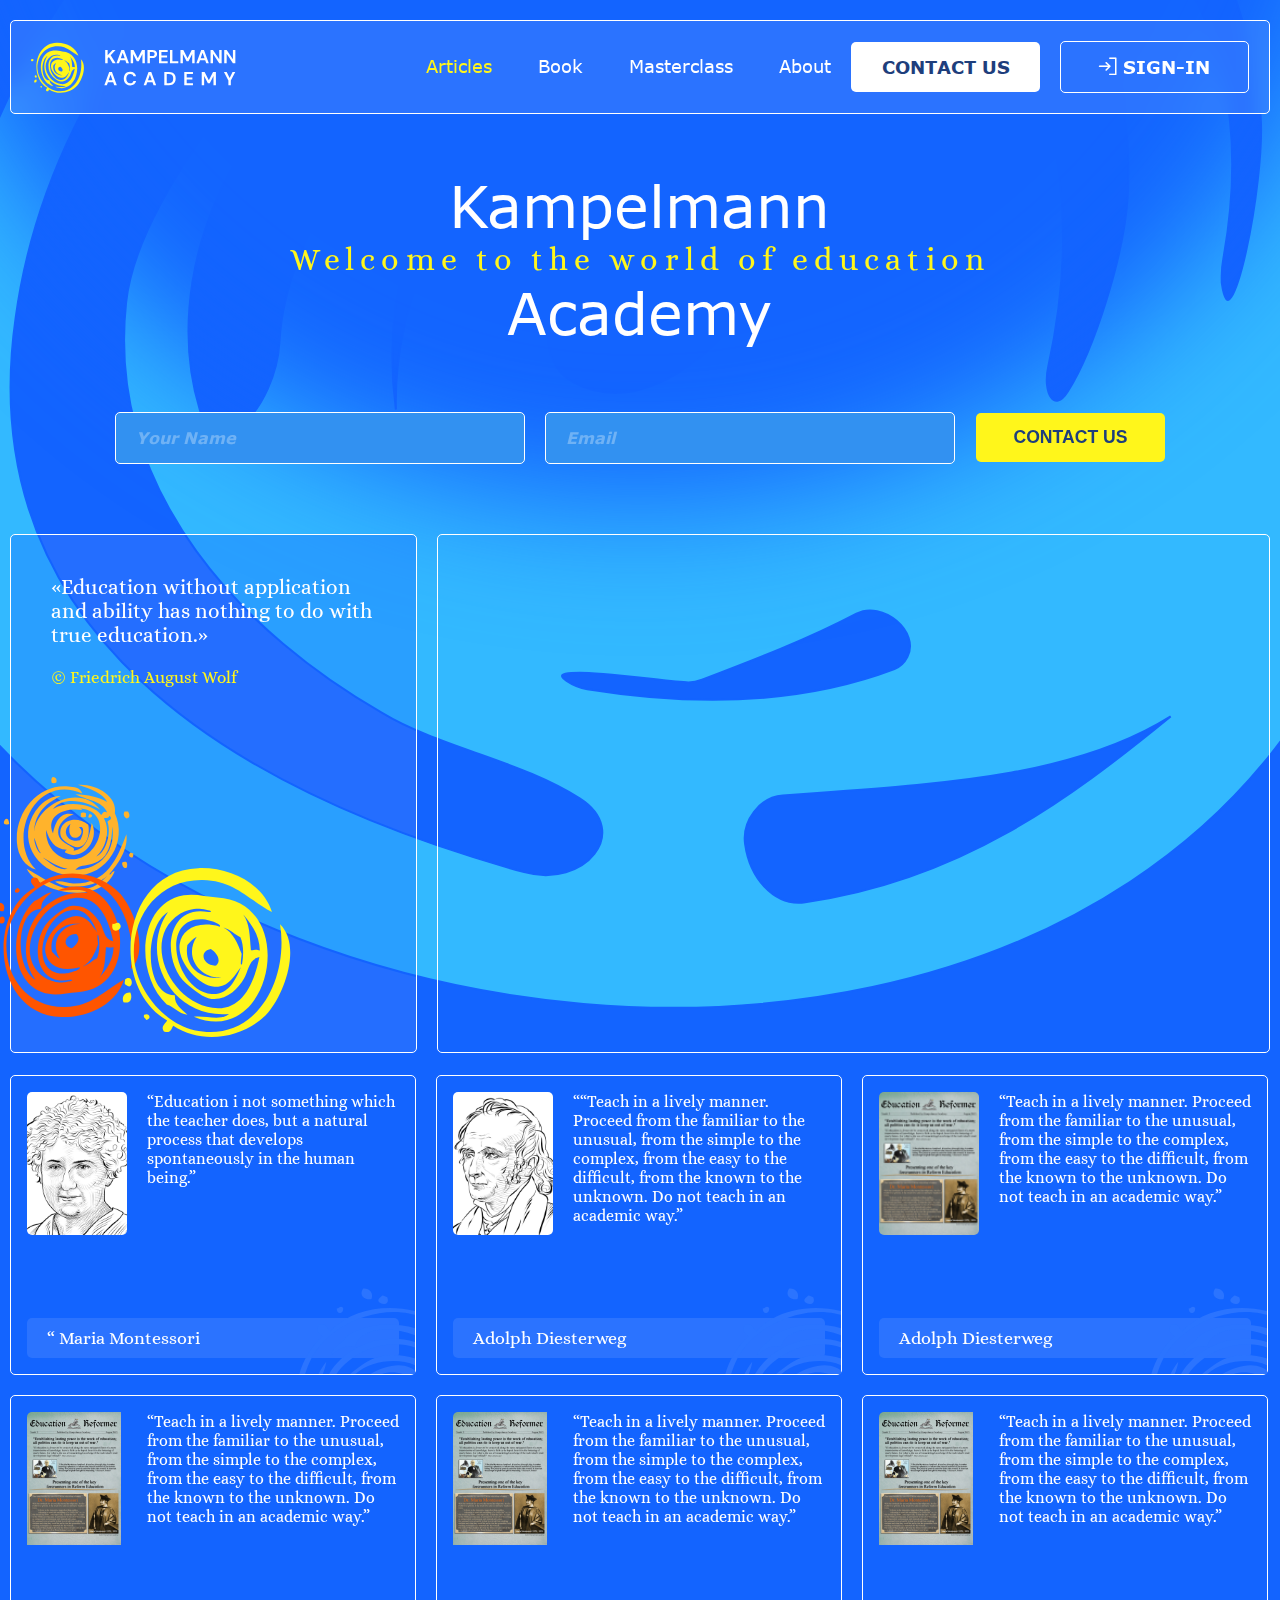
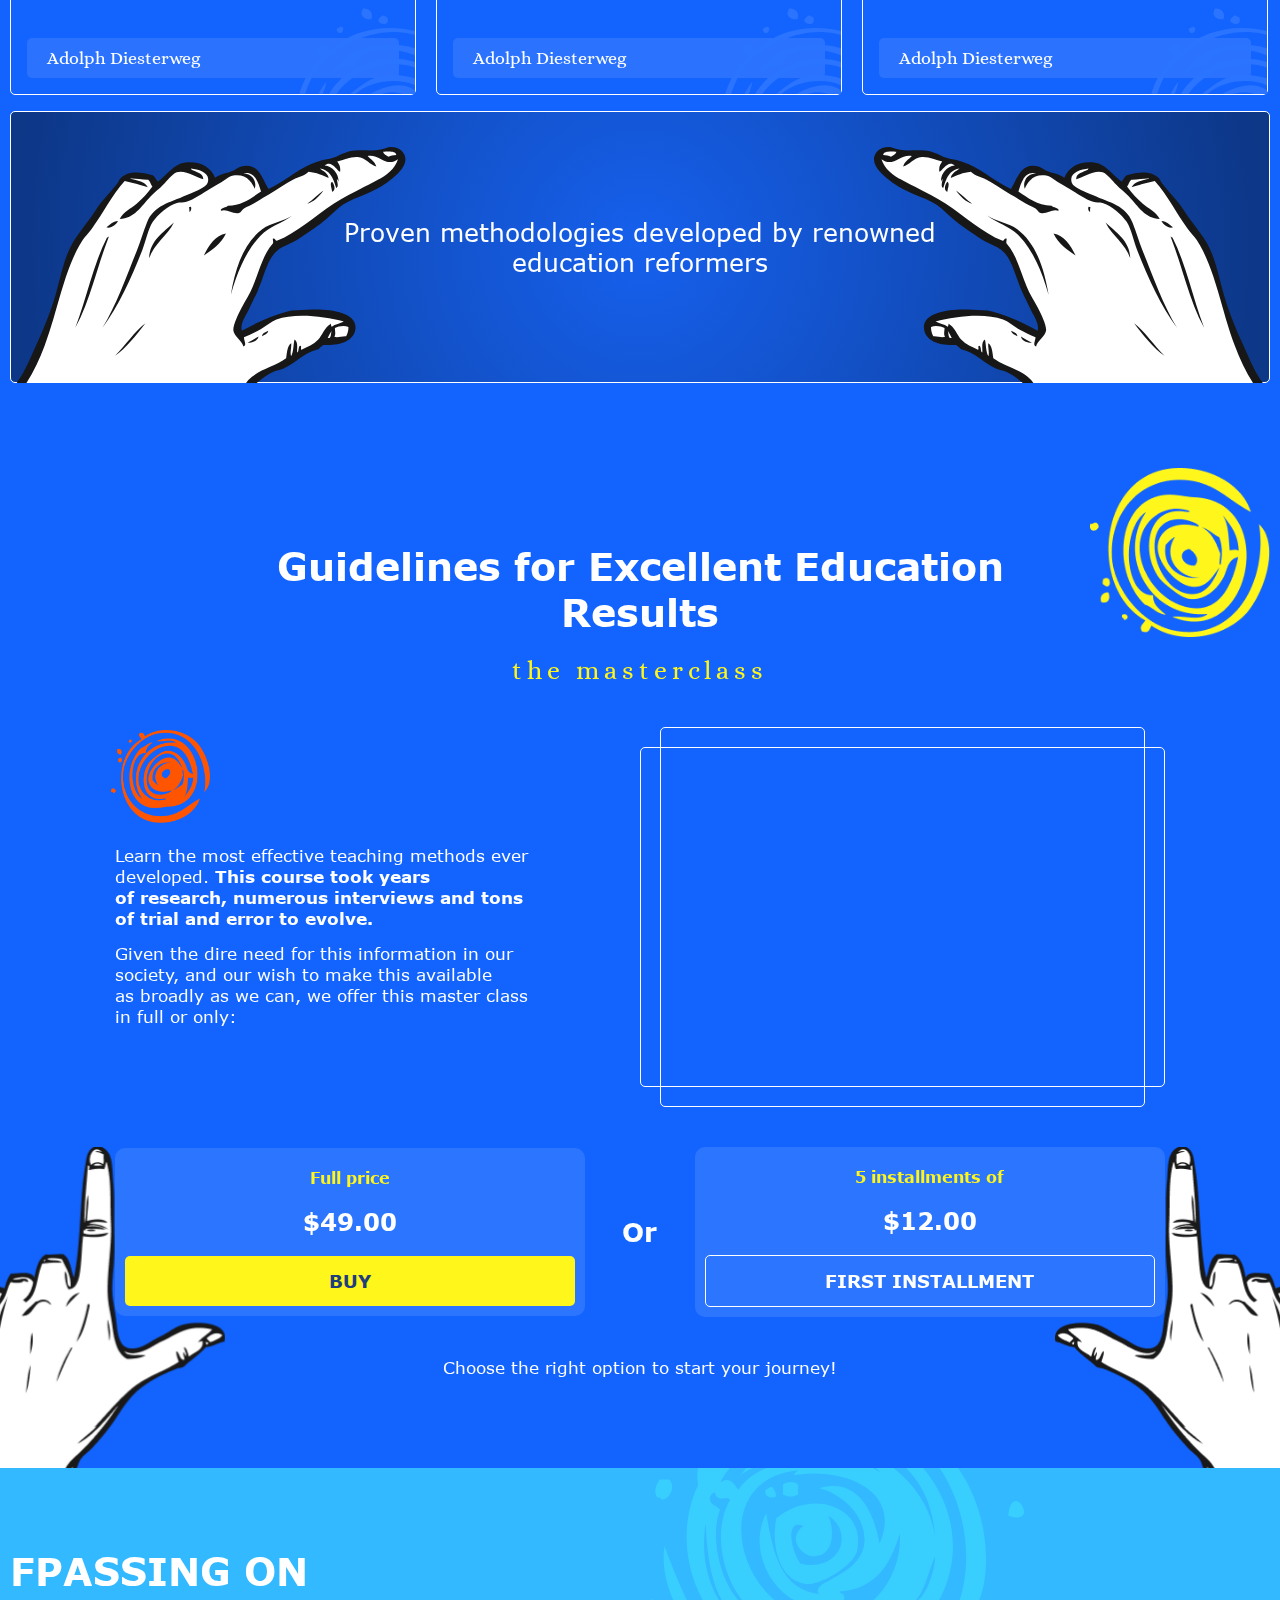
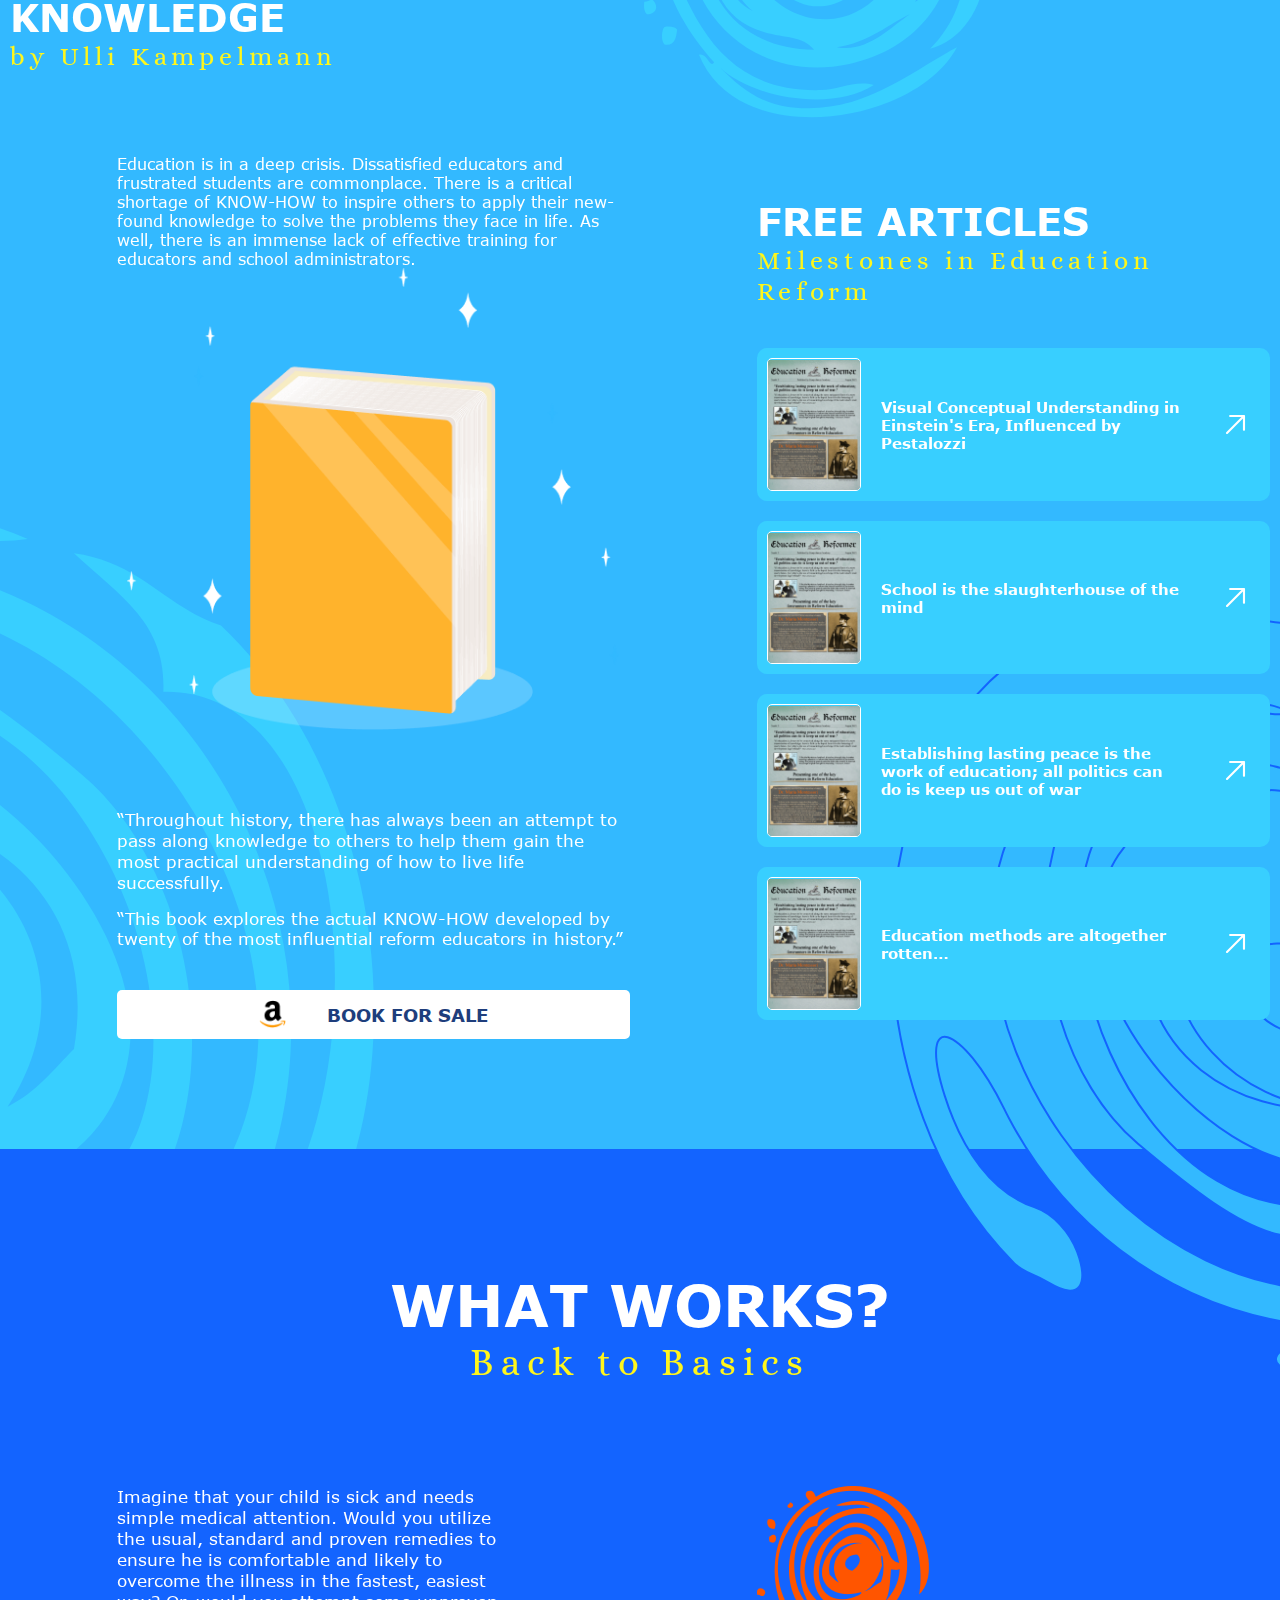
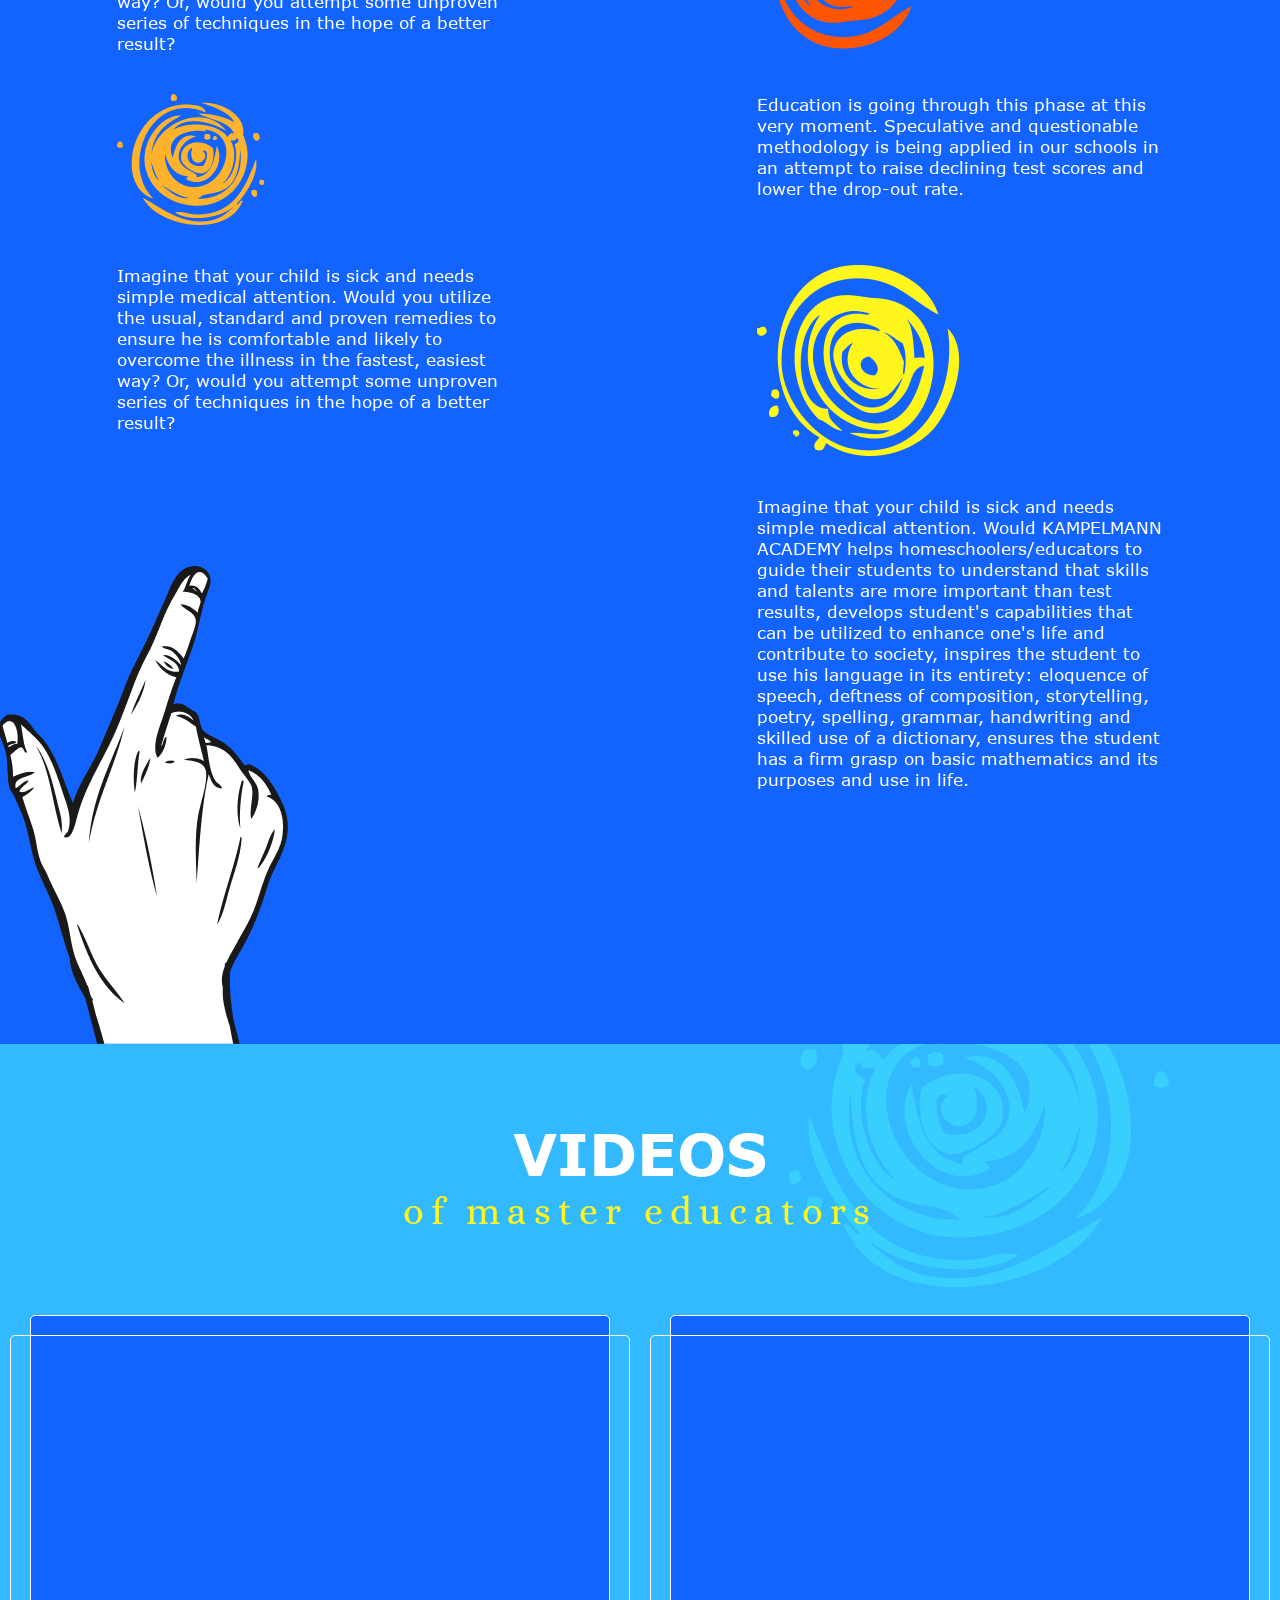
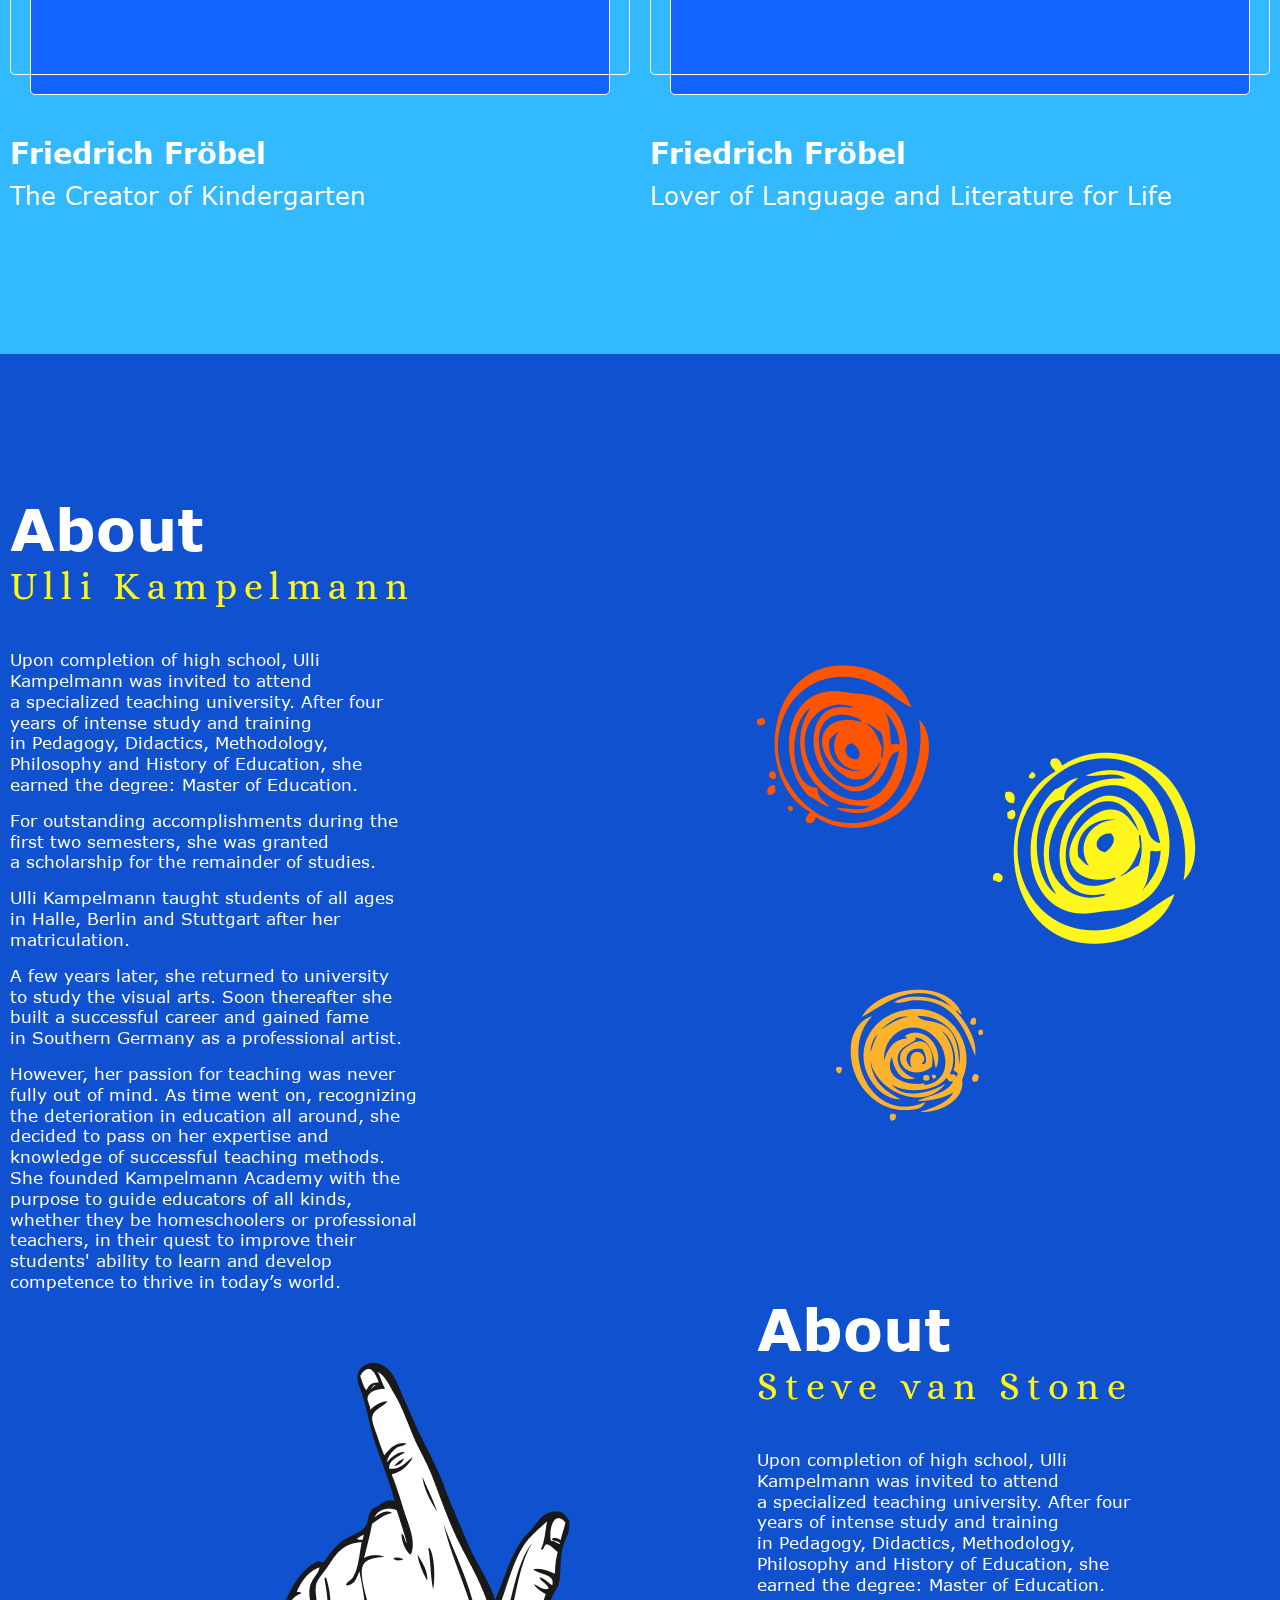
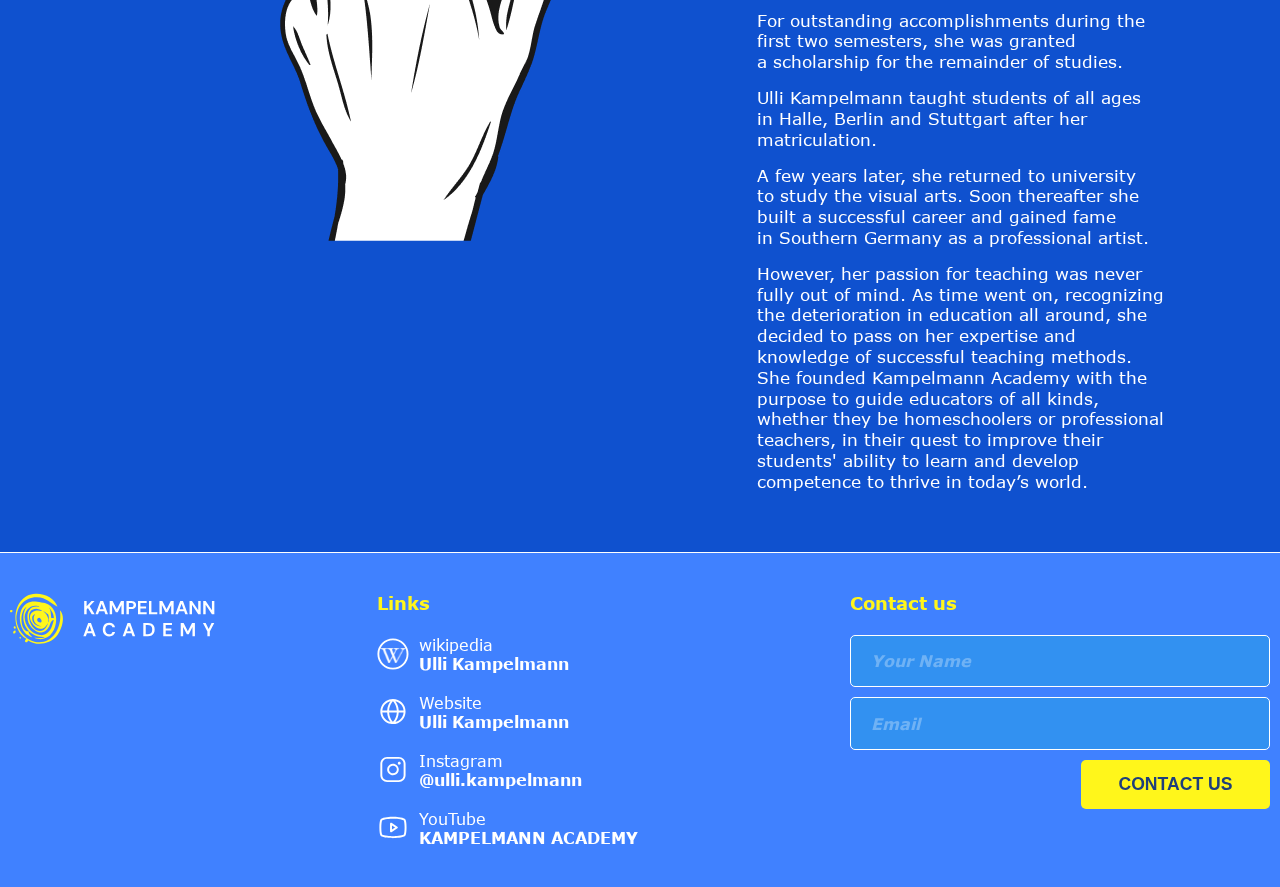
==== commit 36ece397: "add file" ====
--- a/index.html
+++ b/index.html
@@ -438,10 +438,11 @@
         </div>
         <div class="container overlap">
 
-            <img src="assets/img/decor-1.svg" alt="" class="img">
-            <img src="assets/img/about-2.png" alt="" class="img">
-            <div class="row align-center">
-                <div class="col-xl-8 col-lg-9 col-md-10 col-sm-12 col-xs-12 text-center">
+
+            <div class="row align-center s-guidelines__top --relative">
+                <img src="assets/img/1.png" alt="" class="decor-circle decor-circle-1">
+                <img src="assets/img/3.png" alt="" class="decor-circle decor-circle-2">
+                <div class="col-xl-8 col-lg-7 col-md-7 col-sm-12 col-xs-12 text-center --relative">
                     <div class="heading text-bold text-l">Guidelines for Excellent Education
                         Results
                     </div>
@@ -449,7 +450,7 @@
                 </div>
             </div>
             <div class="row align-middle align-center s-guidelines__inner">
-                <div class="col-xl-5 col-lg-5 col-md-5 col-sm-12 col-xs-12 ">
+                <div class="col-xl-4 col-lg-4 col-md-4 col-sm-12 col-xs-12 ">
                     <div class="description editor-style "><p>Learn the most effective teaching methods ever developed.
                         <b>This
                             course took years of research, numerous interviews and tons of trial and error
@@ -460,7 +461,7 @@
                             as broadly as we can, we offer this master class in full or only:</p>
                     </div>
                 </div>
-                <div class="col-xl-5 col-lg-5 col-md-5 col-sm-12 col-xs-12 ">
+                <div class="offset-1 offset-md-0 col-xl-5 col-lg-5 col-md-5 col-sm-12 col-xs-12 ">
                     <div class="video__wrap --relative">
                         <iframe width="400" height="300" src="https://www.youtube.com/embed/BJ6caclgr6g"
                                 title="Welcome to Kampelmann Academy" frameborder="0"
--- a/assets/css/app.css
+++ b/assets/css/app.css
@@ -1,2 +1,2 @@
-html,body,div,applet,object,iframe,h1,h2,h3,h4,h5,h6,p,blockquote,pre,abbr,acronym,address,big,cite,code,del,dfn,em,img,ins,kbd,q,s,samp,small,strike,strong,sub,sup,tt,var,u,center,dl,dt,dd,ol,ul,li,p,fieldset,form,label,legend,table,caption,tbody,tfoot,thead,tr,th,td,article,aside,canvas,details,embed,figure,figcaption,footer,header,hgroup,menu,nav,output,ruby,section,summary,time,mark,audio,video,figure,body{margin:0;padding:0;border:0;font-family:'Verdana', sans-serif;font-weight:400;vertical-align:baseline}article,aside,details,figcaption,figure,footer,header,hgroup,menu,nav,section{display:block}body{position:relative;font-family:'Verdana', sans-serif;font-weight:400;background:#1364FF;color:#fff}ol,ul{list-style:none;margin:0;padding:0}blockquote,q{quotes:none}blockquote:before,blockquote:after,q:before,q:after{content:''}table{border-collapse:collapse;border-spacing:0}*,*:before,*:after{-webkit-box-sizing:border-box;-moz-box-sizing:border-box;box-sizing:border-box}*{-webkit-tap-highlight-color:transparent !important;outline:none !important}@font-face{font-family:'Verdana';src:url("../fonts/Verdana.ttf") format("truetype");font-weight:normal;font-style:normal}@font-face{font-family:'Verdana';src:url("../fonts/Verdana-Bold.ttf") format("truetype");font-weight:700;font-style:normal}@font-face{font-family:'Alice';src:url("../fonts/Alice-Regular.ttf") format("truetype");font-weight:normal;font-style:normal}@font-face{font-family:'icomoon';src:url("../fonts/icomoon.eot");src:url("../fonts/icomoon.eot") format("embedded-opentype"),url("../fonts/icomoon.ttf") format("truetype"),url("../fonts/icomoon.woff") format("woff"),url("../fonts/icomoon.svg") format("svg");font-weight:normal;font-style:normal;font-display:block}[class^="icon-"],[class*=" icon-"]{font-family:'icomoon' !important;speak:never;font-style:normal;font-weight:normal;font-variant:normal;text-transform:none;line-height:1;-webkit-font-smoothing:antialiased;-moz-osx-font-smoothing:grayscale}.text-right{text-align:right}.text-center{text-align:center}.text-left{text-align:left}.text-justify{text-align:justify}.text-uppercase{text-transform:uppercase}.text-light{font-weight:300}.text-regular{font-weight:400}.text-medium{font-weight:500}.text-semibold{font-weight:600}.text-bold{font-weight:700}.text-xl{font-size:75px;font-size:-webkit-calc(32px + (75 - 32) * ((100vw - 300px) / (1920 - 300)));font-size:-moz-calc(32px + (75 - 32) * ((100vw - 300px) / (1920 - 300)));font-size:calc(32px + (75 - 32) * ((100vw - 300px) / (1920 - 300)));line-height:1.22}.text-l{font-size:47px;font-size:-webkit-calc(24px + (47 - 24) * ((100vw - 300px) / (1920 - 300)));font-size:-moz-calc(24px + (47 - 24) * ((100vw - 300px) / (1920 - 300)));font-size:calc(24px + (47 - 24) * ((100vw - 300px) / (1920 - 300)));line-height:1.221}.text-m{font-size:30px;font-size:-webkit-calc(20px + (30 - 20) * ((100vw - 300px) / (1920 - 300)));font-size:-moz-calc(20px + (30 - 20) * ((100vw - 300px) / (1920 - 300)));font-size:calc(20px + (30 - 20) * ((100vw - 300px) / (1920 - 300)));line-height:1.22}.text-s{font-size:18px;font-size:-webkit-calc(16px + (18 - 16) * ((100vw - 300px) / (1920 - 300)));font-size:-moz-calc(16px + (18 - 16) * ((100vw - 300px) / (1920 - 300)));font-size:calc(16px + (18 - 16) * ((100vw - 300px) / (1920 - 300)));line-height:1.22}.icon-open:before{content:"\e900"}.icon-sign:before{content:"\e901"}.heading__sub{font-family:'Alice', serif;letter-spacing:0.19em;color:#FFF61B}.overflow-hidden{overflow:hidden}.main{min-height:100vh}.html.overflow-menu{overflow:hidden}html.overflow-hidden body{overflow:hidden}html:not(.touch-screen)::-webkit-scrollbar,html:not(.touch-screen) *::-webkit-scrollbar{width:6px;height:6px}html:not(.touch-screen)::-webkit-scrollbar-track,html:not(.touch-screen) *::-webkit-scrollbar-track{background-color:#eee}html:not(.touch-screen)::-webkit-scrollbar-thumb,html:not(.touch-screen) *::-webkit-scrollbar-thumb{background-color:#FFF61B !important}.lg-actions .lg-next,.lg-actions .lg-prev{background-color:transparent !important;color:#fff !important}.lg-autoplay-button{display:none !important}html{overflow-y:scroll}body .hide-scrollbar,html .hide-scrollbar{scrollbar-width:none}body .hide-scrollbar::-webkit-scrollbar,html .hide-scrollbar::-webkit-scrollbar{display:none}img::selection{background-color:transparent}.default-icon{width:100%}.default-icon img{height:100%;width:100%;object-fit:cover;object-position:center}.--relative{position:relative}a{text-decoration:none;color:inherit;cursor:pointer;-webkit-font-smoothing:antialiased}img{display:block;max-width:100%}.overlap{position:relative;z-index:3}body.overflow-hidden{overflow:hidden}.body-padding{height:80px}@media (max-width: 767px){.body-padding{height:85px}}.section{overflow:hidden;position:relative}.main{overflow:hidden}.main-wrapper{z-index:1}.swiper-container{margin-left:auto;margin-right:auto;position:relative;overflow:hidden;list-style:none;padding:0;z-index:1;width:100%;height:100%}.swiper-pagination{position:relative;bottom:0;margin-top:0;display:none;flex-direction:row;justify-content:center;z-index:2 !important}@media (max-width: 767px){.swiper-pagination{display:flex}}.swiper-pagination.swiper-pagination-horizontal{width:auto}.swiper-pagination-bullet{font-size:0;width:6px;height:6px;background:rgba(255,255,255,0.5);border-radius:100%;margin:0 3.5px;-webkit-transition:all .4s ease-out;-moz-transition:all .4s ease-out;-o-transition:all .4s ease-out;transition:all .4s ease-out}.swiper-pagination-bullet:hover,.swiper-pagination-bullet-active{background-color:#fff;transform:scale(1.2)}.swiper-button-next,.swiper-button-prev{-webkit-transition:all .4s ease-out;-moz-transition:all .4s ease-out;-o-transition:all .4s ease-out;transition:all .4s ease-out;border-color:#FFF61B}.swiper-button-next i,.swiper-button-prev i{font-size:15px;font-size:15px;font-size:-webkit-calc(10px + (15 - 10) * ((100vw - 300px) / (1920 - 300)));font-size:-moz-calc(10px + (15 - 10) * ((100vw - 300px) / (1920 - 300)));font-size:calc(10px + (15 - 10) * ((100vw - 300px) / (1920 - 300)));font-weight:300;color:#FFF61B;-webkit-transition:all .5s ease-out;-moz-transition:all .5s ease-out;-o-transition:all .5s ease-out;transition:all .5s ease-out}.swiper-button-next:after,.swiper-button-prev:after{display:none}.swiper-button-next:hover,.swiper-button-prev:hover{border-color:#FB0}.swiper-button-next:hover i,.swiper-button-prev:hover i{color:#FB0}.swiper-button-next{margin-left:20px}.swiper-container:not(.swiper-no-swiping){cursor:url(../img/drag.png) 16 9,ew-resize}.swiper-container.swiper-initialized{opacity:1}.fade-in{animation:fade-in 0.35s cubic-bezier(0.165, 0.84, 0.44, 1)}.animate-in{animation:modalIn 0.7s cubic-bezier(0.165, 0.84, 0.44, 1);animation-iteration-count:1}.animate-away{animation:modalAway 1.4s cubic-bezier(0.165, 0.84, 0.44, 1);animation-iteration-count:1}@-webkit-keyframes modalIn{0%{transform:translateY(200%);opacity:0}100%{transform:translateY(0%);opacity:1}}@keyframes modalIn{0%{transform:translateY(200%);opacity:0}100%{transform:translateY(0%);opacity:1}}@-webkit-keyframes modalAway{0%{transform:translateY(0%)}100%{transform:translateY(200%)}}@keyframes modalAway{0%{transform:translateY(0%)}100%{transform:translateY(200%)}}@keyframes fade-in{0%{opacity:0}100%{opacity:1}}@keyframes fadeEffect{from{opacity:0}to{opacity:1}}.dashed{-webkit-animation:dash 8s linear infinite;animation:dash 8s linear infinite}.dashed__box{transform:rotate(90deg);left:20px;top:15px;position:relative}@keyframes dash{from{stroke-dashoffset:200}to{stroke-dashoffset:0}}@-webkit-keyframes dash{from{stroke-dashoffset:200}to{stroke-dashoffset:0}}.animation{opacity:1;-webkit-transition:all 0.5s;-o-transition:all 0.5s;transition:all 0.5s}.animation.animated{opacity:1}.logo__wrap{width:206px;display:block}.header{top:20px;left:0;width:100%;position:fixed;z-index:10;visibility:visible;opacity:1}@media (max-width: 400px){.header{top:10px}}.header__inner{position:relative;padding:20px;border:1px solid #fff;border-radius:5px}@media (max-width: 767px){.header__inner{padding:16px 13px}}@media (max-width: 400px){.header__inner{padding:10px}}.header__inner:after{content:"";position:absolute;left:0;top:0;width:100%;height:100%;backdrop-filter:blur(10px);-webkit-backdrop-filter:blur(10px);background-color:rgba(255,255,255,0.1);z-index:-1}@media (max-width: 991px){.header-main{height:100%;-webkit-box-align:center;-webkit-align-items:center;-ms-flex-align:center;align-items:center;-webkit-box-pack:center;-webkit-justify-content:center;-ms-flex-pack:center;justify-content:center}}@media (max-width: 1199px){.header .btn{padding:14px;min-width:155px}}@media (max-width: 991px){.header .btn{width:100%}}@media (max-width: 991px){.header .btn__wrap{max-width:340px}}.header .btn:nth-child(1){margin-right:20px}@media (max-width: 991px){.header .btn:nth-child(1){margin:0 0 16px 0}}@media (max-width: 991px){.header .logo__wrap{width:165px}}.header .navbar{-webkit-box-flex:1;-ms-flex-positive:1;flex-grow:1;display:-webkit-box;display:-ms-flexbox;display:flex;-webkit-box-pack:end;-ms-flex-pack:end;justify-content:flex-end;-webkit-box-align:center;-ms-flex-align:center;align-items:center}@media (max-width: 991px){.header .navbar .main-navigation{display:flex;justify-content:center;flex-direction:column;width:170px}}.header .navbar .menu{margin-right:20px}@media (max-width: 1199px){.header .navbar .menu{margin-right:20px}}@media (min-width: 767px){.header .navbar .menu{height:100%}}@media (max-width: 767px){.header .navbar .menu{padding:34px 7px 46px 7px;text-align:left;margin:0}}.header .navbar .menu-item{display:inline-block;position:relative;height:100%}@media (max-width: 767px){.header .navbar .menu-item{padding:0;display:block;height:auto;margin:0}}.header .navbar .menu-item+.menu-item{margin-left:40px}@media (max-width: 1199px){.header .navbar .menu-item+.menu-item{margin-left:15px}}@media (max-width: 991px){.header .navbar .menu-item+.menu-item{margin:32px 0 0 0}}.header .navbar .menu-item a{font-weight:400;font-size:18px;line-height:1.2;color:#fff;transition:color ease-out .3s;position:relative}.header .navbar .menu-item:hover>a,.header .navbar .menu-item.current-menu-item>a{color:#FFF61B}.header .navbar .menu-item:hover>a:after,.header .navbar .menu-item.current-menu-item>a:after{background-color:#FFF61B;width:100%;transition:all ease-out .5s}@media (max-width: 991px){.header .navbar{padding:32px 15px;position:fixed;top:83px;transition:all 1.2s ease;z-index:2;width:100%;right:-100%;overflow:auto;display:flex;flex-direction:column;justify-content:center}.header .navbar.is-visible{right:0;transition:all .5s ease}.header .navbar.is-visible .menu-item a:before{height:0}.header .navbar.is-visible .location,.header .navbar.is-visible .languages-navigation{opacity:1;transition:all 2.5s ease}}.burger{display:flex;cursor:pointer;width:28px;height:18px;justify-content:space-between;flex-direction:column;-webkit-transition:all .3s ease-out;-moz-transition:all .3s ease-out;-o-transition:all .3s ease-out;transition:all .3s ease-out}.burger__wrap{width:50px;height:50px;border-radius:0;display:none}@media (max-width: 991px){.burger__wrap{display:flex}}.burger__wrap.active .burger span{width:100%}.burger__wrap.active .burger span:nth-child(1){transform:translateY(8px) rotate(45deg)}.burger__wrap.active .burger span:nth-child(2){opacity:0}.burger__wrap.active .burger span:nth-child(3){transform:translateY(-8px) rotate(-45deg)}.burger>span{height:2px;background-color:#fff;border-radius:10px;transition:0.5s;z-index:999}.footer{overflow:hidden;background:rgba(255,255,255,0.1);border-top:1px solid #fff;padding:40px 0;position:relative;z-index:66655}@media (max-width: 767px){.footer{padding:32px 0 64px 0}}.footer:after{content:"";position:absolute;left:0;top:0;width:100%;height:100%;backdrop-filter:blur(10px);-webkit-backdrop-filter:blur(10px);background-color:rgba(255,255,255,0.1);z-index:-1}.footer .social__name,.footer .social__link{font-size:16px}.footer .social__item{display:grid;grid-template-columns:32px 1fr;gap:10px}.footer .social__item+.social__item{margin-top:20px}@media (max-width: 767px){.footer .logo__wrap{margin-bottom:32px}}.footer .cta-form{width:100%}@media (max-width: 767px){.footer .cta-form{max-width:400px}}.footer .cta-form .btn-primary{margin-left:auto}@media (max-width: 767px){.footer .cta-form .btn-primary{width:100%}}@media (max-width: 767px){.footer-item:not(.footer-item:last-child){margin-bottom:32px}}.footer-item__heading{margin-bottom:20px;color:#FFF61B;font-size:18px}.d-none{display:none !important}.d-block{display:block !important}.d-inline-block{display:inline-block !important}@media (min-width: 576px){.d-sm-block{display:block !important}.d-sm-none{display:none !important}.d-sm-flex{display:flex !important}.d-sm-inline-block{display:inline-block !important}}@media (min-width: 768px){.d-md-block{display:block !important}.d-md-none{display:none !important}.d-md-flex{display:flex !important;display:-webkit-box;display:-webkit-flex;display:-ms-flexbox;display:flex;-webkit-flex-flow:row wrap;flex-flow:row wrap}.d-md-inline-block{display:inline-block !important}}@media (min-width: 992px){.d-lg-block{display:block !important}.d-lg-none{display:none !important}.d-lg-flex{display:flex !important}.d-lg-inline-block{display:inline-block !important}}@media (min-width: 1200px){.d-xl-block{display:block !important}.d-xl-none{display:none !important}.d-xl-flex{display:flex !important}.d-xl-inline-block{display:inline-block !important}}.container{width:100%;max-width:1310px;margin:auto;padding:0 10px}.container-fluid{width:100%;padding-right:10px;padding-left:10px;margin-right:auto;margin-left:auto}@media (max-width: 767px){.container-fluid{padding-right:15px;padding-left:15px}}.row{display:-webkit-box;display:-webkit-flex;display:-ms-flexbox;display:flex;-webkit-flex-flow:row wrap;flex-flow:row wrap}.d-flex{display:-webkit-box;display:-webkit-flex;display:-ms-flexbox;display:flex;-webkit-flex-flow:row wrap;flex-flow:row wrap}.m-auto{display:block;margin:auto}.m-row{margin:0 -10px}@media (max-width: 575px){.m-row{margin:0}}.p-0{padding:0}.column{padding:0 10px;position:relative}@media (max-width: 575px){.column{padding:0}}.align-self-middle{-webkit-align-self:center;align-self:center}.align-self-end{-webkit-align-self:flex-end;align-self:flex-end}.align-center{-webkit-box-pack:center;-webkit-justify-content:center;-ms-flex-pack:center;justify-content:center}.align-spaced{-webkit-justify-content:space-around;justify-content:space-around}.align-evenly{-webkit-box-pack:space-evenly;-ms-flex-pack:space-evenly;justify-content:space-evenly}.align-middle{-webkit-box-align:center;-webkit-align-items:center;-ms-flex-align:center;align-items:center}.align-justify{-webkit-box-pack:justify;-webkit-justify-content:space-between;-ms-flex-pack:justify;justify-content:space-between}.align-right{-webkit-box-pack:end;-webkit-justify-content:flex-end;-ms-flex-pack:end;justify-content:flex-end}.align-left{-webkit-box-pack:start;-webkit-justify-content:flex-start;-ms-flex-pack:start;justify-content:flex-start}.align-end{-webkit-box-align:end;-ms-flex-align:end;align-items:flex-end}.align-start{-webkit-box-align:end;-ms-flex-align:end;align-items:flex-start}.align-self-bottom{-webkit-align-self:flex-end;-ms-flex-item-align:end;align-self:flex-end}.align-content-justify{-ms-flex-line-pack:justify;align-content:space-between}.col-xs-1{-webkit-box-flex:0;-webkit-flex:0 0 8.333333%;-ms-flex:0 0 8.333333%;flex:0 0 8.333333%;max-width:8.333333%}.col-xs-2{-webkit-box-flex:0;-webkit-flex:0 0 16.666666%;-ms-flex:0 0 16.666666%;flex:0 0 16.666666%;max-width:16.666666%}.col-xs-3{-webkit-box-flex:0;-webkit-flex:0 0 24.999999%;-ms-flex:0 0 24.999999%;flex:0 0 24.999999%;max-width:24.999999%}.col-xs-4{-webkit-box-flex:0;-webkit-flex:0 0 33.333332%;-ms-flex:0 0 33.333332%;flex:0 0 33.333332%;max-width:33.333332%}.col-xs-5{-webkit-box-flex:0;-webkit-flex:0 0 41.666665%;-ms-flex:0 0 41.666665%;flex:0 0 41.666665%;max-width:41.666665%}.col-xs-6{-webkit-box-flex:0;-webkit-flex:0 0 49.999998%;-ms-flex:0 0 49.999998%;flex:0 0 49.999998%;max-width:49.999998%}.col-xs-7{-webkit-box-flex:0;-webkit-flex:0 0 58.333331%;-ms-flex:0 0 58.333331%;flex:0 0 58.333331%;max-width:58.333331%}.col-xs-8{-webkit-box-flex:0;-webkit-flex:0 0 66.666664%;-ms-flex:0 0 66.666664%;flex:0 0 66.666664%;max-width:66.666664%}.col-xs-9{-webkit-box-flex:0;-webkit-flex:0 0 74.999997%;-ms-flex:0 0 74.999997%;flex:0 0 74.999997%;max-width:74.999997%}.col-xs-10{-webkit-box-flex:0;-webkit-flex:0 0 83.33333%;-ms-flex:0 0 83.33333%;flex:0 0 83.33333%;max-width:83.33333%}.col-xs-11{-webkit-box-flex:0;-webkit-flex:0 0 91.666663%;-ms-flex:0 0 91.666663%;flex:0 0 91.666663%;max-width:91.666663%}.col-xs-12{-webkit-box-flex:0;-webkit-flex:0 0 99.999996%;-ms-flex:0 0 99.999996%;flex:0 0 99.999996%;max-width:99.999996%}@media (min-width: 576px){.col-sm-1{-webkit-box-flex:0;-webkit-flex:0 0 8.333333%;-ms-flex:0 0 8.333333%;flex:0 0 8.333333%;max-width:8.333333%}.col-sm-2{-webkit-box-flex:0;-webkit-flex:0 0 16.666666%;-ms-flex:0 0 16.666666%;flex:0 0 16.666666%;max-width:16.666666%}.col-sm-3{-webkit-box-flex:0;-webkit-flex:0 0 24.999999%;-ms-flex:0 0 24.999999%;flex:0 0 24.999999%;max-width:24.999999%}.col-sm-4{-webkit-box-flex:0;-webkit-flex:0 0 33.333332%;-ms-flex:0 0 33.333332%;flex:0 0 33.333332%;max-width:33.333332%}.col-sm-5{-webkit-box-flex:0;-webkit-flex:0 0 41.666665%;-ms-flex:0 0 41.666665%;flex:0 0 41.666665%;max-width:41.666665%}.col-sm-6{-webkit-box-flex:0;-webkit-flex:0 0 49.999998%;-ms-flex:0 0 49.999998%;flex:0 0 49.999998%;max-width:49.999998%}.col-sm-7{-webkit-box-flex:0;-webkit-flex:0 0 58.333331%;-ms-flex:0 0 58.333331%;flex:0 0 58.333331%;max-width:58.333331%}.col-sm-8{-webkit-box-flex:0;-webkit-flex:0 0 66.666664%;-ms-flex:0 0 66.666664%;flex:0 0 66.666664%;max-width:66.666664%}.col-sm-9{-webkit-box-flex:0;-webkit-flex:0 0 74.999997%;-ms-flex:0 0 74.999997%;flex:0 0 74.999997%;max-width:74.999997%}.col-sm-10{-webkit-box-flex:0;-webkit-flex:0 0 83.33333%;-ms-flex:0 0 83.33333%;flex:0 0 83.33333%;max-width:83.33333%}.col-sm-11{-webkit-box-flex:0;-webkit-flex:0 0 91.666663%;-ms-flex:0 0 91.666663%;flex:0 0 91.666663%;max-width:91.666663%}.col-sm-12{-webkit-box-flex:0;-webkit-flex:0 0 99.999996%;-ms-flex:0 0 99.999996%;flex:0 0 99.999996%;max-width:99.999996%}}@media (min-width: 768px){.col-md-1{-webkit-box-flex:0;-webkit-flex:0 0 8.333333%;-ms-flex:0 0 8.333333%;flex:0 0 8.333333%;max-width:8.333333%}.col-md-2{-webkit-box-flex:0;-webkit-flex:0 0 16.666666%;-ms-flex:0 0 16.666666%;flex:0 0 16.666666%;max-width:16.666666%}.col-md-3{-webkit-box-flex:0;-webkit-flex:0 0 24.999999%;-ms-flex:0 0 24.999999%;flex:0 0 24.999999%;max-width:24.999999%}.col-md-4{-webkit-box-flex:0;-webkit-flex:0 0 33.333332%;-ms-flex:0 0 33.333332%;flex:0 0 33.333332%;max-width:33.333332%}.col-md-5{-webkit-box-flex:0;-webkit-flex:0 0 41.666665%;-ms-flex:0 0 41.666665%;flex:0 0 41.666665%;max-width:41.666665%}.col-md-6{-webkit-box-flex:0;-webkit-flex:0 0 49.999998%;-ms-flex:0 0 49.999998%;flex:0 0 49.999998%;max-width:49.999998%}.col-md-7{-webkit-box-flex:0;-webkit-flex:0 0 58.333331%;-ms-flex:0 0 58.333331%;flex:0 0 58.333331%;max-width:58.333331%}.col-md-8{-webkit-box-flex:0;-webkit-flex:0 0 66.666664%;-ms-flex:0 0 66.666664%;flex:0 0 66.666664%;max-width:66.666664%}.col-md-9{-webkit-box-flex:0;-webkit-flex:0 0 74.999997%;-ms-flex:0 0 74.999997%;flex:0 0 74.999997%;max-width:74.999997%}.col-md-10{-webkit-box-flex:0;-webkit-flex:0 0 83.33333%;-ms-flex:0 0 83.33333%;flex:0 0 83.33333%;max-width:83.33333%}.col-md-11{-webkit-box-flex:0;-webkit-flex:0 0 91.666663%;-ms-flex:0 0 91.666663%;flex:0 0 91.666663%;max-width:91.666663%}.col-md-12{-webkit-box-flex:0;-webkit-flex:0 0 99.999996%;-ms-flex:0 0 99.999996%;flex:0 0 99.999996%;max-width:99.999996%}}@media (min-width: 992px){.col-lg-1{-webkit-box-flex:0;-webkit-flex:0 0 8.333333%;-ms-flex:0 0 8.333333%;flex:0 0 8.333333%;max-width:8.333333%}.col-lg-2{-webkit-box-flex:0;-webkit-flex:0 0 16.666666%;-ms-flex:0 0 16.666666%;flex:0 0 16.666666%;max-width:16.666666%}.col-lg-3{-webkit-box-flex:0;-webkit-flex:0 0 24.999999%;-ms-flex:0 0 24.999999%;flex:0 0 24.999999%;max-width:24.999999%}.col-lg-4{-webkit-box-flex:0;-webkit-flex:0 0 33.333332%;-ms-flex:0 0 33.333332%;flex:0 0 33.333332%;max-width:33.333332%}.col-lg-5{-webkit-box-flex:0;-webkit-flex:0 0 41.666665%;-ms-flex:0 0 41.666665%;flex:0 0 41.666665%;max-width:41.666665%}.col-lg-6{-webkit-box-flex:0;-webkit-flex:0 0 49.999998%;-ms-flex:0 0 49.999998%;flex:0 0 49.999998%;max-width:49.999998%}.col-lg-7{-webkit-box-flex:0;-webkit-flex:0 0 58.333331%;-ms-flex:0 0 58.333331%;flex:0 0 58.333331%;max-width:58.333331%}.col-lg-8{-webkit-box-flex:0;-webkit-flex:0 0 66.666664%;-ms-flex:0 0 66.666664%;flex:0 0 66.666664%;max-width:66.666664%}.col-lg-9{-webkit-box-flex:0;-webkit-flex:0 0 74.999997%;-ms-flex:0 0 74.999997%;flex:0 0 74.999997%;max-width:74.999997%}.col-lg-10{-webkit-box-flex:0;-webkit-flex:0 0 83.33333%;-ms-flex:0 0 83.33333%;flex:0 0 83.33333%;max-width:83.33333%}.col-lg-11{-webkit-box-flex:0;-webkit-flex:0 0 91.666663%;-ms-flex:0 0 91.666663%;flex:0 0 91.666663%;max-width:91.666663%}.col-lg-12{-webkit-box-flex:0;-webkit-flex:0 0 99.999996%;-ms-flex:0 0 99.999996%;flex:0 0 99.999996%;max-width:99.999996%}}@media (min-width: 1200px){.col-xl-1{-webkit-box-flex:0;-webkit-flex:0 0 8.333333%;-ms-flex:0 0 8.333333%;flex:0 0 8.333333%;max-width:8.333333%}.col-xl-2{-webkit-box-flex:0;-webkit-flex:0 0 16.666666%;-ms-flex:0 0 16.666666%;flex:0 0 16.666666%;max-width:16.666666%}.col-xl-3{-webkit-box-flex:0;-webkit-flex:0 0 24.999999%;-ms-flex:0 0 24.999999%;flex:0 0 24.999999%;max-width:24.999999%}.col-xl-4{-webkit-box-flex:0;-webkit-flex:0 0 33.333332%;-ms-flex:0 0 33.333332%;flex:0 0 33.333332%;max-width:33.333332%}.col-xl-5{-webkit-box-flex:0;-webkit-flex:0 0 41.666665%;-ms-flex:0 0 41.666665%;flex:0 0 41.666665%;max-width:41.666665%}.col-xl-6{-webkit-box-flex:0;-webkit-flex:0 0 49.999998%;-ms-flex:0 0 49.999998%;flex:0 0 49.999998%;max-width:49.999998%}.col-xl-7{-webkit-box-flex:0;-webkit-flex:0 0 58.333331%;-ms-flex:0 0 58.333331%;flex:0 0 58.333331%;max-width:58.333331%}.col-xl-8{-webkit-box-flex:0;-webkit-flex:0 0 66.666664%;-ms-flex:0 0 66.666664%;flex:0 0 66.666664%;max-width:66.666664%}.col-xl-9{-webkit-box-flex:0;-webkit-flex:0 0 74.999997%;-ms-flex:0 0 74.999997%;flex:0 0 74.999997%;max-width:74.999997%}.col-xl-10{-webkit-box-flex:0;-webkit-flex:0 0 83.33333%;-ms-flex:0 0 83.33333%;flex:0 0 83.33333%;max-width:83.33333%}.col-xl-11{-webkit-box-flex:0;-webkit-flex:0 0 91.666663%;-ms-flex:0 0 91.666663%;flex:0 0 91.666663%;max-width:91.666663%}.col-xl-12{-webkit-box-flex:0;-webkit-flex:0 0 99.999996%;-ms-flex:0 0 99.999996%;flex:0 0 99.999996%;max-width:99.999996%}}@media (max-width: 475px){.col-exs-1{-webkit-box-flex:0;-webkit-flex:0 0 8.333333%;-ms-flex:0 0 8.333333%;flex:0 0 8.333333%;max-width:8.333333%}.col-exs-2{-webkit-box-flex:0;-webkit-flex:0 0 16.666666%;-ms-flex:0 0 16.666666%;flex:0 0 16.666666%;max-width:16.666666%}.col-exs-3{-webkit-box-flex:0;-webkit-flex:0 0 24.999999%;-ms-flex:0 0 24.999999%;flex:0 0 24.999999%;max-width:24.999999%}.col-exs-4{-webkit-box-flex:0;-webkit-flex:0 0 33.333332%;-ms-flex:0 0 33.333332%;flex:0 0 33.333332%;max-width:33.333332%}.col-exs-5{-webkit-box-flex:0;-webkit-flex:0 0 41.666665%;-ms-flex:0 0 41.666665%;flex:0 0 41.666665%;max-width:41.666665%}.col-exs-6{-webkit-box-flex:0;-webkit-flex:0 0 49.999998%;-ms-flex:0 0 49.999998%;flex:0 0 49.999998%;max-width:49.999998%}.col-exs-7{-webkit-box-flex:0;-webkit-flex:0 0 58.333331%;-ms-flex:0 0 58.333331%;flex:0 0 58.333331%;max-width:58.333331%}.col-exs-8{-webkit-box-flex:0;-webkit-flex:0 0 66.666664%;-ms-flex:0 0 66.666664%;flex:0 0 66.666664%;max-width:66.666664%}.col-exs-9{-webkit-box-flex:0;-webkit-flex:0 0 74.999997%;-ms-flex:0 0 74.999997%;flex:0 0 74.999997%;max-width:74.999997%}.col-exs-10{-webkit-box-flex:0;-webkit-flex:0 0 83.33333%;-ms-flex:0 0 83.33333%;flex:0 0 83.33333%;max-width:83.33333%}.col-exs-11{-webkit-box-flex:0;-webkit-flex:0 0 91.666663%;-ms-flex:0 0 91.666663%;flex:0 0 91.666663%;max-width:91.666663%}.col-exs-12{-webkit-box-flex:0;-webkit-flex:0 0 99.999996%;-ms-flex:0 0 99.999996%;flex:0 0 99.999996%;max-width:99.999996%}}@media (max-width: 575px){.order-xs-2{order:2}}@media (max-width: 575px){.order-xs-1{order:1}}@media (max-width: 767px){.offset-md-0{margin-left:0 !important}}.offset-1{margin-left:8.3333333333%}.offset-2{margin-left:16.6666666667%}.offset-3{margin-left:25%}.offset-4{margin-left:33.3333333333%}.offset-5{margin-left:41.6666666667%}.offset-6{margin-left:50%}.offset-7{margin-left:58.3333333333%}.offset-8{margin-left:66.6666666667%}.offset-9{margin-left:75%}.offset-10{margin-left:83.3333333333%}.offset-11{margin-left:91.6666666667%}.mb-35{margin-bottom:35px}.mb-18{margin-bottom:18px}.mr-30{margin-right:30px}.btn{position:relative;box-shadow:none;cursor:pointer;text-decoration:none;border:none;border-radius:5px;font-size:18px;font-size:-webkit-calc(17px + (18 - 17) * ((100vw - 300px) / (1920 - 300)));font-size:-moz-calc(17px + (18 - 17) * ((100vw - 300px) / (1920 - 300)));font-size:calc(17px + (18 - 17) * ((100vw - 300px) / (1920 - 300)));padding:14px 30px;min-width:189px;text-align:center;display:block;font-weight:bold;text-transform:uppercase;-webkit-transition:all .3s ease-out;-moz-transition:all .3s ease-out;-o-transition:all .3s ease-out;transition:all .3s ease-out}.btn:focus{outline:none}.btn-primary{color:#1E3E7C;background:#FFF61B}.btn-white{color:#1E3E7C;background-color:#fff}.btn-white:hover{background-color:rgba(255,255,255,0.4)}.btn-transparent{color:#fff;border:1px solid #fff}.btn-transparent:hover{background-color:rgba(255,255,255,0.4)}.btn-more{color:#FFF61B;padding:16px 83px 17px 24px;box-shadow:0px 4px 10px 0px #7852F759;border:1px solid #FFF61B;border-radius:10px;font-size:16px;-webkit-transition:all .5s ease-out;-moz-transition:all .5s ease-out;-o-transition:all .5s ease-out;transition:all .5s ease-out}.btn-more span:before{content:'';position:absolute;top:7.5px;right:7.5px;background:url("../img/ar-right.svg") no-repeat center;height:32px;width:32px}.btn-more span:after{content:'';background-color:#FFF61B;border-radius:10px 8px 8px 10px;height:100%;width:51px;position:absolute;bottom:0;right:-1px;-webkit-transition:all .5s ease-out;-moz-transition:all .5s ease-out;-o-transition:all .5s ease-out;transition:all .5s ease-out;z-index:-1}input[type=number]::-webkit-inner-spin-button,input[type=number]::-webkit-outer-spin-button{-webkit-appearance:none;margin:0}input[type="search"]::-webkit-search-decoration,input[type="search"]::-webkit-search-cancel-button,input[type="search"]::-webkit-search-results-button,input[type="search"]::-webkit-search-results-decoration{-webkit-appearance:none}input[type=number]{-moz-appearance:textfield}input{-webkit-border-radius:0}input:focus,button:focus{outline:none}.form-control{position:relative;margin-bottom:10px}.form-control__label{color:#FFF61B;margin-bottom:20px;display:block}.form-control__input,.form-control__textarea{background:#3291F1;border:none;border-radius:5px;border:1px solid #fff;cursor:pointer;font-weight:700;font-style:italic;font-size:16px;line-height:19.45px;color:rgba(255,255,255,0.3);font-family:'Verdana', sans-serif;resize:none;padding:15.5px 20px;width:100%}::-webkit-input-placeholder{font-weight:700;font-style:italic;font-size:16px;line-height:19.45px;color:rgba(255,255,255,0.3);font-family:'Verdana', sans-serif;opacity:1;transition:opacity 0.5s}::-moz-placeholder{font-weight:700;font-style:italic;font-size:16px;line-height:19.45px;color:rgba(255,255,255,0.3);font-family:'Verdana', sans-serif;opacity:1;transition:opacity 0.5s}:-ms-input-placeholder{ffont-weight:700;font-style:italic;font-size:16px;line-height:19.45px;color:rgba(255,255,255,0.3);font-family:'Verdana', sans-serif;opacity:1;transition:opacity 0.5s}:focus::-webkit-input-placeholder{opacity:0;transition:opacity 0.5s}:focus::-moz-placeholder{opacity:0;transition:opacity 0.5s}:focus:-moz-placeholder{opacity:0;transition:opacity 0.5s}:focus:-ms-input-placeholder{opacity:0;transition:opacity 0.5s}div.wpcf7 .ajax-loader{display:none !important}input:-internal-autofill-selected{appearance:menulist-button;background-image:none !important;background-color:#21242C !important;caret-color:#fff;-webkit-text-fill-color:#fff !important}input:-webkit-autofill,input:-webkit-autofill:hover,input:-webkit-autofill:focus,textarea:-webkit-autofill,textarea:-webkit-autofill:hover,textarea:-webkit-autofill:focus,select:-webkit-autofill,select:-webkit-autofill:hover,select:-webkit-autofill:focus{caret-color:#fff;-webkit-text-fill-color:#fff;-webkit-box-shadow:0 0 0px 1000px #21242C inset;transition:background-color 5000s ease-in-out 0s}.editor{margin-bottom:20px}.editor-style{font-family:'Verdana', sans-serif;font-weight:normal}.editor-style p{font-weight:normal;font-size:18px;font-size:-webkit-calc(16px + (18 - 16) * ((100vw - 300px) / (1920 - 300)));font-size:-moz-calc(16px + (18 - 16) * ((100vw - 300px) / (1920 - 300)));font-size:calc(16px + (18 - 16) * ((100vw - 300px) / (1920 - 300)));line-height:1.21}.editor-style p+p{margin-top:15px}.editor-style p+ul,.editor-style p+ol{margin-top:15px}.editor-style h2,.editor-style h3,.editor-style h4,.editor-style h5,.editor-style h6{font-weight:bold;margin-bottom:16px}.editor-style h2{font-size:24px;font-size:-webkit-calc(20px + (24 - 20) * ((100vw - 300px) / (1920 - 300)));font-size:-moz-calc(20px + (24 - 20) * ((100vw - 300px) / (1920 - 300)));font-size:calc(20px + (24 - 20) * ((100vw - 300px) / (1920 - 300)));line-height:1.5}.editor-style h3{font-size:30px;line-height:47px;margin-bottom:8px}.editor-style h4{font-size:18px;font-size:-webkit-calc(16px + (18 - 16) * ((100vw - 300px) / (1920 - 300)));font-size:-moz-calc(16px + (18 - 16) * ((100vw - 300px) / (1920 - 300)));font-size:calc(16px + (18 - 16) * ((100vw - 300px) / (1920 - 300)));line-height:1.444}.editor-style h5{font-size:16px;font-size:-webkit-calc(14px + (16 - 14) * ((100vw - 300px) / (1920 - 300)));font-size:-moz-calc(14px + (16 - 14) * ((100vw - 300px) / (1920 - 300)));font-size:calc(14px + (16 - 14) * ((100vw - 300px) / (1920 - 300)))}.editor-style h6{font-size:14px;font-size:-webkit-calc(12px + (14 - 12) * ((100vw - 300px) / (1920 - 300)));font-size:-moz-calc(12px + (14 - 12) * ((100vw - 300px) / (1920 - 300)));font-size:calc(12px + (14 - 12) * ((100vw - 300px) / (1920 - 300)))}.editor-style h4,.editor-style h5,.editor-style h6{margin-bottom:24px}.editor-style a:not(.btn-primary){color:#FFF61B;text-decoration:none;position:relative;font-weight:bold}.editor-style a:not(.btn-primary):before{content:'';position:absolute;bottom:0;left:0;right:0;margin:0 auto;width:100%;height:1px;background-color:#FFF61B;-webkit-transition:all .3s ease-out;-moz-transition:all .3s ease-out;-o-transition:all .3s ease-out;transition:all .3s ease-out}.editor-style a:not(.btn-primary):hover:before{content:'';width:0}.editor-style img{margin:0 auto}@media (max-width: 991px){.editor-style img{height:100%;max-height:400px;object-fit:contain}}.editor-style .aligncenter{margin:0 auto}.editor-style .wp-block-image{margin-bottom:24px}.editor-style .wp-block-image img{height:400px;border-radius:0;width:100%;object-fit:cover}.editor-style .wp-block-image figcaption{margin:5px 0 15px 0}.editor-style .wp-block-video video{width:100%;max-height:400px}.editor-style ul,.editor-style ol{margin-bottom:20px;padding-left:20px}.editor-style ul li,.editor-style ol li{font-weight:normal;font-size:18px;font-size:-webkit-calc(14px + (18 - 14) * ((100vw - 300px) / (1920 - 300)));font-size:-moz-calc(14px + (18 - 14) * ((100vw - 300px) / (1920 - 300)));font-size:calc(14px + (18 - 14) * ((100vw - 300px) / (1920 - 300)));line-height:1.7;color:#010101;position:relative;margin-bottom:5px}.editor-style ul li:before,.editor-style ol li:before{content:"";position:absolute;left:0;top:50%;-webkit-transform:translateY(-50%);-ms-transform:translateY(-50%)}.editor-style ul{list-style:disc}.editor-style ol{list-style:decimal}.editor-style blockquote{padding:60px 0 0 0px;position:relative;text-align:center;width:100%;margin:0 auto}@media (max-width: 991px){.editor-style blockquote{padding:60px 0 0 0;width:100%}}.editor-style blockquote,.editor-style blockquote p{font-size:18px;line-height:23px;font-weight:400}.blockquote__wrap{background-color:rgba(19,100,255,0.3);border:1px solid #fff;border-radius:5px;height:100%}@media (max-width: 767px){.blockquote__wrap{height:auto}}.blockquote__wrap:after{content:"";position:absolute;left:0;top:0;width:100%;height:100%;backdrop-filter:blur(10px);-webkit-backdrop-filter:blur(10px);background-color:rgba(255,255,255,0.1);z-index:-1}blockquote{max-width:90%;margin:0 auto;padding:40px;font-size:24px}@media (max-width: 767px){blockquote{padding:32px 32px 10px 32px}}@media (max-width: 400px){blockquote{padding:20px 20px 10px 20px}}blockquote p,blockquote footer{font-family:'Alice', serif}blockquote footer{font-size:18px;margin-top:20px;color:#FFF61B}@keyframes rotate{100%{transform:rotate(360deg) translateZ(0)}}@media (max-width: 767px){.video__item{margin-bottom:32px}}.video__wrap{height:380px;padding:20px 0;margin-bottom:40px}@media (max-width: 767px){.video__wrap{height:220px;padding:12px 0;margin-bottom:23px}}.video__wrap iframe{position:relative;z-index:2;width:100%;height:100%;border:1px solid #fff;border-radius:5px}.video__wrap:after{content:'';width:calc(100% - 40px);height:100%;background:#1364FF;border:1px solid #fff;border-radius:5px;position:absolute;top:0;left:20px}@media (max-width: 767px){.video__wrap:after{left:12px;width:calc(100% - 24px)}}.video__heading{margin-bottom:10px;font-size:32px;font-size:-webkit-calc(24px + (32 - 24) * ((100vw - 300px) / (1920 - 300)));font-size:-moz-calc(24px + (32 - 24) * ((100vw - 300px) / (1920 - 300)));font-size:calc(24px + (32 - 24) * ((100vw - 300px) / (1920 - 300)))}.video__description{font-size:30px;font-size:-webkit-calc(17px + (30 - 17) * ((100vw - 300px) / (1920 - 300)));font-size:-moz-calc(17px + (30 - 17) * ((100vw - 300px) / (1920 - 300)));font-size:calc(17px + (30 - 17) * ((100vw - 300px) / (1920 - 300)))}.s-main{padding-bottom:60px}.s-main__inner{padding:170px 0 64px 0}@media (max-width: 767px){.s-main__inner{padding:185px 0 100px 0}}@media (max-width: 767px){.s-main__form .form-control,.s-main__form .form-control__btn{width:100%}}.s-main__form .form-control:nth-child(1),.s-main__form .form-control:nth-child(2){width:calc(50% - 115px)}@media (max-width: 767px){.s-main__form .form-control:nth-child(1),.s-main__form .form-control:nth-child(2){width:100%}}@media (max-width: 767px){.s-main__form .form-control:nth-child(1){margin-bottom:16px}}@media (max-width: 767px){.s-main__form .form-control:nth-child(2){margin-bottom:32px}}.s-introduce{padding:0 0 22px 0}@media (max-width: 767px){.s-introduce{padding:0 0 16px 0}}.s-introduce__video{border-radius:5px;border:1px solid #fff;padding-bottom:62%;height:100%}.s-introduce__video iframe{position:absolute;top:0;left:0;width:100%;height:100%;border-radius:5px}.s-introduce .decor{position:relative;bottom:15px;left:-23px;max-width:75%}@media (max-width: 767px){.s-introduce .decor{position:absolute;-webkit-transform:scaleX(-1);transform:scaleX(-1);max-width:200px;right:-15px;left:auto;bottom:5px}}.s-introduce .blockquote__wrap{margin-bottom:16px}@media (min-width: 767px){.s-introduce .blockquote__wrap{flex-direction:column;display:flex;align-items:flex-start;justify-content:space-between}}@media (max-width: 767px){.s-introduce .blockquote__wrap{padding-bottom:150px}}.s-introduce .blockquote__wrap blockquote{max-width:100%}.s-introduce .blockquote__wrap blockquote p{font-size:24px;font-size:-webkit-calc(17px + (24 - 17) * ((100vw - 300px) / (1920 - 300)));font-size:-moz-calc(17px + (24 - 17) * ((100vw - 300px) / (1920 - 300)));font-size:calc(17px + (24 - 17) * ((100vw - 300px) / (1920 - 300)))}.s-introduce .blockquote__wrap blockquote footer{font-size:18px;font-size:-webkit-calc(16px + (18 - 16) * ((100vw - 300px) / (1920 - 300)));font-size:-moz-calc(16px + (18 - 16) * ((100vw - 300px) / (1920 - 300)));font-size:calc(16px + (18 - 16) * ((100vw - 300px) / (1920 - 300)))}@media (max-width: 767px){.s-quote{margin-bottom:64px}}.s-quote .quote{border-radius:5px;border:1px solid #fff;padding:10px;position:relative;min-height:300px;padding:16px;flex-direction:column;display:flex;align-items:flex-start;justify-content:space-between}.s-quote .quote__img{width:100%;height:100%;object-fit:cover}.s-quote .quote__img-wrap{width:100px;height:143px;border-radius:5px;overflow:hidden}@media (max-width: 767px){.s-quote .quote__img-wrap{width:163px}}@media (max-width: 360px){.s-quote .quote__img-wrap{margin:0 auto 20px auto}}.s-quote .quote__author{padding:10px 20px;background:rgba(255,255,255,0.1);border-radius:5px;font-family:'Alice', serif;font-size:18px;margin-top:10px;width:100%}.s-quote .quote__text{font-family:'Alice', serif;font-size:16px;width:calc(100% - 120px)}@media (max-width: 767px){.s-quote .quote__text{width:calc(100% - 183px)}}@media (max-width: 360px){.s-quote .quote__text{width:100%}}.s-quote .quote:after{content:'';width:140px;height:108px;background:url("../img/decor-article.svg");position:absolute;right:0;bottom:0}.s-quote .swiper-controls{margin-top:16px}.s-accent{overflow:hidden}.s-accent__inner{border-radius:5px;border:1px solid #FFFFFF;background:radial-gradient(50% 234.43% at 50% 50%, #1660ED 0%, #0D3787 100%);padding:105px 0 105px 0}@media (max-width: 767px){.s-accent__inner{padding:40.5px 0}}.s-accent .description{font-size:30px;font-size:-webkit-calc(18px + (30 - 18) * ((100vw - 300px) / (1920 - 300)));font-size:-moz-calc(18px + (30 - 18) * ((100vw - 300px) / (1920 - 300)));font-size:calc(18px + (30 - 18) * ((100vw - 300px) / (1920 - 300)))}@media (max-width: 375px){.s-accent .description{font-size:14px}}.s-accent .decor{position:absolute;top:-70px;width:450px}@media (max-width: 767px){.s-accent .decor{width:103px;top:0}}.s-accent .decor-1{right:calc(100% - 80px)}@media (max-width: 767px){.s-accent .decor-1{right:calc(100% - 20px)}}.s-accent .decor-2{left:calc(100% - 80px)}@media (max-width: 767px){.s-accent .decor-2{left:calc(100% - 20px)}}.s-guidelines{padding:160px 0 0 0;position:relative}@media (max-width: 767px){.s-guidelines__inner{flex-direction:column-reverse}}.s-guidelines .bg{height:100%;width:100%;background-color:#1660ED;border:4px solid #38CFFF;border-radius:45%}.s-guidelines .bg:nth-child(2){position:absolute;top:0;transform:rotate(30deg);transform-origin:bottom}.s-guidelines .bg:nth-child(3){position:absolute;top:0;transform:rotate(-150deg);transform-origin:bottom}.s-guidelines .bg__wrap{height:100%;width:110%;position:absolute;top:0;left:50%;transform:translateX(-50%)}.s-guidelines .heading{margin-bottom:20px}@media (max-width: 767px){.s-guidelines .heading{margin-bottom:8px}}.s-guidelines .heading__sub{margin-bottom:40px}@media (max-width: 767px){.s-guidelines .heading__sub{margin-bottom:32px}}@media (max-width: 767px){.s-guidelines .description{margin-bottom:32px}}.s-guidelines .price{font-size:24px}.s-guidelines .price__heading,.s-guidelines .price{font-weight:700;margin-bottom:20px}@media (max-width: 767px){.s-guidelines .price__heading,.s-guidelines .price{margin-bottom:16px}}.s-guidelines .price__heading{font-size:16px;color:#FFF61B}.s-guidelines .price__item{background:#2C75FF;padding:20px 10px 10px 10px;border-radius:10px;width:calc(50% - 55px)}@media (max-width: 767px){.s-guidelines .price__item{width:100%;position:relative}}.s-guidelines .price__notification{max-width:400px;margin:40px auto 0 auto}@media (max-width: 767px){.s-guidelines .price__notification{margin-top:25px}}.s-guidelines .price__wrap{padding-bottom:90px}.s-guidelines .price__wrap img.decor-1{position:absolute;left:-190px;top:0;width:300px}@media (max-width: 767px){.s-guidelines .price__wrap img.decor-1{width:147px;position:absolute;left:auto;right:-60px;top:-93px;z-index:3;transform:rotate(-90deg) scaleX(-1)}}.s-guidelines .price__wrap img.decor-2{position:absolute;right:-190px;top:0;width:300px}@media (max-width: 767px){.s-guidelines .price__wrap img.decor-2{width:147px;transform:rotate(90deg);top:auto;bottom:-100px;left:-60px;pointer-events:none;right:auto;z-index:3}}.s-education{padding:80px 0 110px 0;background:#33B9FF;overflow:hidden}@media (max-width: 767px){.s-education{padding:32px 0 75px 0}}.s-education__inner{margin-bottom:82px}@media (max-width: 767px){.s-education__inner{text-align:center;margin-bottom:33px}}.s-education .article{border-radius:10px;background:#38CFFF;padding:10px;display:grid;grid-template-columns:94px 1fr 50px;gap:20px;position:relative;z-index:3}@media (max-width: 767px){.s-education .article{gap:8px;padding:8px;grid-template-columns:94px 1fr 32px}}.s-education .article+.article{margin-top:20px}.s-education .article__img{height:100%;width:100%;object-fit:contain}.s-education .article__img-wrap{border-radius:5px;border:1px solid #fff;overflow:hidden;width:94px;height:133px}.s-education .article__heading{font-size:16px;font-size:16px;font-size:-webkit-calc(14px + (16 - 14) * ((100vw - 300px) / (1920 - 300)));font-size:-moz-calc(14px + (16 - 14) * ((100vw - 300px) / (1920 - 300)));font-size:calc(14px + (16 - 14) * ((100vw - 300px) / (1920 - 300)))}.s-education .article__btn{width:50px;height:50px}@media (max-width: 767px){.s-education .article__btn{width:32px;height:32px}}.s-education .article__btn img{-webkit-transition:all .4s ease-out;-moz-transition:all .4s ease-out;-o-transition:all .4s ease-out;transition:all .4s ease-out;width:70%;height:70%}.s-education .article:hover .article__btn img{transform:rotate(45deg)}.s-education .free-article{margin-top:44px}@media (max-width: 767px){.s-education .free-article{margin-top:63px}}@media (max-width: 767px){.s-education .free-article .heading{margin-bottom:8px}}.s-education .free-article .heading__sub{margin-bottom:40px}@media (max-width: 767px){.s-education .free-article .heading__sub{margin-bottom:32px}}@media (max-width: 767px){.s-education .free-article .heading,.s-education .free-article .heading__sub{text-align:center}}.s-education .book__img{position:absolute;top:0;left:0;height:100%;width:100%;object-fit:contain}.s-education .book__img-wrap{padding-bottom:90%;margin-bottom:80px}@media (max-width: 767px){.s-education .book__img-wrap{margin-bottom:32px}}.s-education .book__btn{margin-top:40px;display:flex;padding-top:10px;padding-bottom:10px}@media (max-width: 767px){.s-education .book__btn{margin-bottom:32px}}.s-education .book__btn img{width:29px;height:29px;object-fit:contain;margin-right:40px}.s-education .decor{transform-origin:center;animation:rotate 7s linear infinite;position:absolute}.s-education .decor-1{height:380px;width:380px;right:20%;top:-190px}@media (max-width: 767px){.s-education .decor-1{height:320px;width:320px;right:-160px;top:-160px}}.s-education .decor-2{width:900px;height:900px;bottom:-20%;left:-40%}.s-basics{padding-top:120px}@media (max-width: 767px){.s-basics{padding-top:64px}}.s-basics .heading__sub{margin-bottom:100px}@media (max-width: 767px){.s-basics .heading__sub{margin-bottom:40px}}.s-basics .decor{position:absolute;bottom:85%;right:-350px;transform-origin:center;animation:rotate 7s linear infinite;width:739px;height:763px}@media (max-width: 767px){.s-basics .decor{width:337px;height:327px;display:none}}.s-basics__item+.s-basics__item{margin-top:40px}@media (max-width: 767px){.s-basics__item+.s-basics__item{margin-top:32px}}.s-basics__item:nth-child(odd){flex-direction:row-reverse}@media (min-width: 767px){.s-basics__item:last-child .img-wrap{margin-left:-40%;width:400px}}@media (max-width: 767px){.s-basics__item:last-child .img-wrap{width:196px}}@media (max-width: 767px){.s-basics__item .img-wrap{margin-top:32px}}.s-video{padding:74px 0 144px 0;background:#33B9FF}@media (max-width: 767px){.s-video{padding:64px 0 33px 0}}@media (max-width: 767px){.s-video .video__item{margin-bottom:32px}}.s-video .video__wrap{height:380px;padding:20px 0;margin-bottom:40px}@media (max-width: 767px){.s-video .video__wrap{height:220px;padding:12px 0;margin-bottom:23px}}.s-video .video__wrap iframe{position:relative;z-index:2;width:100%;height:100%;border:1px solid #fff;border-radius:5px}.s-video .video__wrap:after{content:'';width:calc(100% - 40px);height:100%;background:#1364FF;border:1px solid #fff;border-radius:5px;position:absolute;top:0;left:20px}@media (max-width: 767px){.s-video .video__wrap:after{left:12px;width:calc(100% - 24px)}}.s-video .video__heading{margin-bottom:10px;font-size:32px;font-size:-webkit-calc(24px + (32 - 24) * ((100vw - 300px) / (1920 - 300)));font-size:-moz-calc(24px + (32 - 24) * ((100vw - 300px) / (1920 - 300)));font-size:calc(24px + (32 - 24) * ((100vw - 300px) / (1920 - 300)))}.s-video .video__description{font-size:30px;font-size:-webkit-calc(17px + (30 - 17) * ((100vw - 300px) / (1920 - 300)));font-size:-moz-calc(17px + (30 - 17) * ((100vw - 300px) / (1920 - 300)));font-size:calc(17px + (30 - 17) * ((100vw - 300px) / (1920 - 300)))}@media (max-width: 767px){.s-video .heading{margin-bottom:8px}}.s-video .heading__sub{margin-bottom:80px}@media (max-width: 767px){.s-video .heading__sub{margin-bottom:32px}}.s-video .decor{height:380px;width:380px;transform-origin:center;animation:rotate 7s linear infinite;position:absolute;right:111px;top:-190px}@media (max-width: 767px){.s-video .decor{height:210px;width:210px;right:0;top:-140px}}.s-about{background:rgba(0,0,0,0.19);padding:139px 0 59px 0}@media (max-width: 767px){.s-about{padding:122px 0 19px 0}}@media (max-width: 767px){.s-about__item+.s-about__item{margin-top:48px}}.s-about__item:nth-child(even){flex-direction:row-reverse}@media (max-width: 767px){.s-about__item:nth-child(even) .img-wrap{width:230px;margin-left:auto}}@media (max-width: 767px){.s-about__item:nth-child(1) .img-wrap{width:230px;margin-left:auto}}@media (max-width: 767px){.s-about .heading{margin-bottom:8px}}@media (max-width: 767px){.s-about .heading,.s-about .heading__sub{text-align:center}}.s-about .heading__sub{margin-bottom:40px}@media (max-width: 767px){.s-about .heading__sub{margin-bottom:20px}}.s-about .description{width:80%}@media (max-width: 767px){.s-about .description{width:100%}}.s-banner{min-height:100vh}.s-banner__inner{padding:226px 0 113px 0}@media (max-width: 767px){.s-banner__inner .heading{margin-bottom:8px}}.s-banner__inner .description{font-size:32px;font-size:-webkit-calc(20px + (32 - 20) * ((100vw - 300px) / (1920 - 300)));font-size:-moz-calc(20px + (32 - 20) * ((100vw - 300px) / (1920 - 300)));font-size:calc(20px + (32 - 20) * ((100vw - 300px) / (1920 - 300)))}.decor-banner{width:100%;transform-origin:center;animation:rotate 9s linear infinite}.decor-banner__wrap{position:absolute;top:50%;left:50%;transform:translate(-50%, -50%);width:1600px}@media (max-width: 767px){.decor-banner__wrap{width:600px}}.decor-banner__wrap:after{content:'';background-color:#1364FF;height:1500px;width:1500px;border-radius:100%;position:absolute;top:-30%;left:50%;transform:translateX(-50%);filter:blur(65px)}@media (max-width: 767px){.decor-banner__wrap:after{height:500px;width:500px}}.s-sign{padding:230px 0 159px 0;min-height:100vh}@media (max-width: 767px){.s-sign{padding:139px 0 59px 0;position:relative}}.s-sign .circle-1{width:200px;object-fit:contain}@media (max-width: 767px){.s-sign .circle-1{width:132px;position:absolute;bottom:19px;height:132px;z-index:56}}.s-sign .circle-2{margin-top:auto;margin-left:auto;width:140px;object-fit:contain}@media (max-width: 767px){.s-sign .circle-2{width:130px;position:absolute;right:-50px;z-index:3}}@media (min-width: 767px){.s-sign .circle__wrap{height:350px;width:220px;position:absolute;left:47%;top:11%}}.s-sign .blockquote__wrap{min-height:530px;text-align:center;overflow:hidden}.s-sign .blockquote__wrap img.decor-1{position:absolute;top:40px;left:-150px;width:290px}.s-sign .blockquote__wrap img.decor-2{position:absolute;bottom:40px;right:-150px;width:290px}.s-sign .decor{width:100%;transform-origin:center;animation:rotate 9s linear infinite}.s-sign .decor__wrap{position:absolute;top:50%;left:75%;transform:translateY(-50%);width:1500px;height:1500px}@media (max-width: 767px){.s-sign .decor__wrap{width:740px;height:740px;left:10%;transform:none;top:-10%}}.s-sign .heading{font-family:Alice, serif;margin-bottom:24px}@media (max-width: 767px){.s-sign .heading{text-align:center}}.s-sign .description{font-family:Alice, serif;margin-bottom:40px;font-size:24px;font-size:-webkit-calc(16px + (24 - 16) * ((100vw - 300px) / (1920 - 300)));font-size:-moz-calc(16px + (24 - 16) * ((100vw - 300px) / (1920 - 300)));font-size:calc(16px + (24 - 16) * ((100vw - 300px) / (1920 - 300)));width:75%}@media (max-width: 767px){.s-sign .description{margin:0 auto 32px auto;text-align:center;width:85%;max-width:240px}}.s-sign .form-control{margin-bottom:40px}@media (max-width: 767px){.s-sign .form-control{margin-bottom:32px}}.s-sign .form-control__btn{width:100%;margin-bottom:20px}@media (max-width: 767px){.s-sign .form-control__btn{margin-bottom:32px}}.s-error .decor{width:100%;transform-origin:center;animation:rotate 9s linear infinite}.s-error .decor__wrap{position:absolute;top:50%;left:50%;transform:translate(-50%, -50%);width:110%}@media (max-width: 767px){.s-error .decor__wrap{width:150%}}.s-error__inner{height:100vh}.s-error__inner:after{content:'';background-color:#1364FF;height:500px;width:500px;border-radius:100%;position:absolute;top:50%;left:50%;transform:translate(-50%, -50%);filter:blur(65px)}@media (max-width: 767px){.s-error__inner:after{height:400px;width:400px;filter:blur(45px)}}.s-error__img{width:100%;max-width:380px;margin:0 auto}@media (max-width: 767px){.s-error__img{max-width:260px}}@media (max-width: 400px){.s-error__img{max-width:220px}}.s-error .description{margin-bottom:40px}@media (max-width: 767px){.s-error .description{margin-bottom:32px}}.s-error .btn-primary{width:100%;max-width:180px;background-color:#fff;margin:0 auto}
+html,body,div,applet,object,iframe,h1,h2,h3,h4,h5,h6,p,blockquote,pre,abbr,acronym,address,big,cite,code,del,dfn,em,img,ins,kbd,q,s,samp,small,strike,strong,sub,sup,tt,var,u,center,dl,dt,dd,ol,ul,li,p,fieldset,form,label,legend,table,caption,tbody,tfoot,thead,tr,th,td,article,aside,canvas,details,embed,figure,figcaption,footer,header,hgroup,menu,nav,output,ruby,section,summary,time,mark,audio,video,figure,body{margin:0;padding:0;border:0;font-family:'Verdana', sans-serif;font-weight:400;vertical-align:baseline}article,aside,details,figcaption,figure,footer,header,hgroup,menu,nav,section{display:block}body{position:relative;font-family:'Verdana', sans-serif;font-weight:400;background:#1364FF;color:#fff}ol,ul{list-style:none;margin:0;padding:0}blockquote,q{quotes:none}blockquote:before,blockquote:after,q:before,q:after{content:''}table{border-collapse:collapse;border-spacing:0}*,*:before,*:after{-webkit-box-sizing:border-box;-moz-box-sizing:border-box;box-sizing:border-box}*{-webkit-tap-highlight-color:transparent !important;outline:none !important}@font-face{font-family:'Verdana';src:url("../fonts/Verdana.ttf") format("truetype");font-weight:normal;font-style:normal}@font-face{font-family:'Verdana';src:url("../fonts/Verdana-Bold.ttf") format("truetype");font-weight:700;font-style:normal}@font-face{font-family:'Alice';src:url("../fonts/Alice-Regular.ttf") format("truetype");font-weight:normal;font-style:normal}@font-face{font-family:'icomoon';src:url("../fonts/icomoon.eot");src:url("../fonts/icomoon.eot") format("embedded-opentype"),url("../fonts/icomoon.ttf") format("truetype"),url("../fonts/icomoon.woff") format("woff"),url("../fonts/icomoon.svg") format("svg");font-weight:normal;font-style:normal;font-display:block}[class^="icon-"],[class*=" icon-"]{font-family:'icomoon' !important;speak:never;font-style:normal;font-weight:normal;font-variant:normal;text-transform:none;line-height:1;-webkit-font-smoothing:antialiased;-moz-osx-font-smoothing:grayscale}.text-right{text-align:right}.text-center{text-align:center}.text-left{text-align:left}.text-justify{text-align:justify}.text-uppercase{text-transform:uppercase}.text-light{font-weight:300}.text-regular{font-weight:400}.text-medium{font-weight:500}.text-semibold{font-weight:600}.text-bold{font-weight:700}.text-xl{font-size:75px;font-size:-webkit-calc(32px + (75 - 32) * ((100vw - 300px) / (1920 - 300)));font-size:-moz-calc(32px + (75 - 32) * ((100vw - 300px) / (1920 - 300)));font-size:calc(32px + (75 - 32) * ((100vw - 300px) / (1920 - 300)));line-height:1.22}.text-l{font-size:47px;font-size:-webkit-calc(24px + (47 - 24) * ((100vw - 300px) / (1920 - 300)));font-size:-moz-calc(24px + (47 - 24) * ((100vw - 300px) / (1920 - 300)));font-size:calc(24px + (47 - 24) * ((100vw - 300px) / (1920 - 300)));line-height:1.221}.text-m{font-size:30px;font-size:-webkit-calc(20px + (30 - 20) * ((100vw - 300px) / (1920 - 300)));font-size:-moz-calc(20px + (30 - 20) * ((100vw - 300px) / (1920 - 300)));font-size:calc(20px + (30 - 20) * ((100vw - 300px) / (1920 - 300)));line-height:1.22}.text-s{font-size:18px;font-size:-webkit-calc(16px + (18 - 16) * ((100vw - 300px) / (1920 - 300)));font-size:-moz-calc(16px + (18 - 16) * ((100vw - 300px) / (1920 - 300)));font-size:calc(16px + (18 - 16) * ((100vw - 300px) / (1920 - 300)));line-height:1.22}.icon-open:before{content:"\e900"}.icon-sign:before{content:"\e901"}.heading__sub{font-family:'Alice', serif;letter-spacing:0.19em;color:#FFF61B}.overflow-hidden{overflow:hidden}.main{min-height:100vh}.html.overflow-menu{overflow:hidden}html.overflow-hidden body{overflow:hidden}html:not(.touch-screen)::-webkit-scrollbar,html:not(.touch-screen) *::-webkit-scrollbar{width:6px;height:6px}html:not(.touch-screen)::-webkit-scrollbar-track,html:not(.touch-screen) *::-webkit-scrollbar-track{background-color:#eee}html:not(.touch-screen)::-webkit-scrollbar-thumb,html:not(.touch-screen) *::-webkit-scrollbar-thumb{background-color:#FFF61B !important}.lg-actions .lg-next,.lg-actions .lg-prev{background-color:transparent !important;color:#fff !important}.lg-autoplay-button{display:none !important}html{overflow-y:scroll}body .hide-scrollbar,html .hide-scrollbar{scrollbar-width:none}body .hide-scrollbar::-webkit-scrollbar,html .hide-scrollbar::-webkit-scrollbar{display:none}img::selection{background-color:transparent}.default-icon{width:100%}.default-icon img{height:100%;width:100%;object-fit:cover;object-position:center}.--relative{position:relative}a{text-decoration:none;color:inherit;cursor:pointer;-webkit-font-smoothing:antialiased}img{display:block;max-width:100%}.overlap{position:relative;z-index:3}body.overflow-hidden{overflow:hidden}.body-padding{height:80px}@media (max-width: 767px){.body-padding{height:85px}}.section{overflow:hidden;position:relative}.main{overflow:hidden}.main-wrapper{z-index:1}.swiper-container{margin-left:auto;margin-right:auto;position:relative;overflow:hidden;list-style:none;padding:0;z-index:1;width:100%;height:100%}.swiper-pagination{position:relative;bottom:0;margin-top:0;display:none;flex-direction:row;justify-content:center;z-index:2 !important}@media (max-width: 767px){.swiper-pagination{display:flex}}.swiper-pagination.swiper-pagination-horizontal{width:auto}.swiper-pagination-bullet{font-size:0;width:6px;height:6px;background:rgba(255,255,255,0.5);border-radius:100%;margin:0 3.5px;-webkit-transition:all .4s ease-out;-moz-transition:all .4s ease-out;-o-transition:all .4s ease-out;transition:all .4s ease-out}.swiper-pagination-bullet:hover,.swiper-pagination-bullet-active{background-color:#fff;transform:scale(1.2)}.swiper-button-next,.swiper-button-prev{-webkit-transition:all .4s ease-out;-moz-transition:all .4s ease-out;-o-transition:all .4s ease-out;transition:all .4s ease-out;border-color:#FFF61B}.swiper-button-next i,.swiper-button-prev i{font-size:15px;font-size:15px;font-size:-webkit-calc(10px + (15 - 10) * ((100vw - 300px) / (1920 - 300)));font-size:-moz-calc(10px + (15 - 10) * ((100vw - 300px) / (1920 - 300)));font-size:calc(10px + (15 - 10) * ((100vw - 300px) / (1920 - 300)));font-weight:300;color:#FFF61B;-webkit-transition:all .5s ease-out;-moz-transition:all .5s ease-out;-o-transition:all .5s ease-out;transition:all .5s ease-out}.swiper-button-next:after,.swiper-button-prev:after{display:none}.swiper-button-next:hover,.swiper-button-prev:hover{border-color:#FB0}.swiper-button-next:hover i,.swiper-button-prev:hover i{color:#FB0}.swiper-button-next{margin-left:20px}.swiper-container:not(.swiper-no-swiping){cursor:url(../img/drag.png) 16 9,ew-resize}.swiper-container.swiper-initialized{opacity:1}.fade-in{animation:fade-in 0.35s cubic-bezier(0.165, 0.84, 0.44, 1)}.animate-in{animation:modalIn 0.7s cubic-bezier(0.165, 0.84, 0.44, 1);animation-iteration-count:1}.animate-away{animation:modalAway 1.4s cubic-bezier(0.165, 0.84, 0.44, 1);animation-iteration-count:1}@-webkit-keyframes modalIn{0%{transform:translateY(200%);opacity:0}100%{transform:translateY(0%);opacity:1}}@keyframes modalIn{0%{transform:translateY(200%);opacity:0}100%{transform:translateY(0%);opacity:1}}@-webkit-keyframes modalAway{0%{transform:translateY(0%)}100%{transform:translateY(200%)}}@keyframes modalAway{0%{transform:translateY(0%)}100%{transform:translateY(200%)}}@keyframes fade-in{0%{opacity:0}100%{opacity:1}}@keyframes fadeEffect{from{opacity:0}to{opacity:1}}.dashed{-webkit-animation:dash 8s linear infinite;animation:dash 8s linear infinite}.dashed__box{transform:rotate(90deg);left:20px;top:15px;position:relative}@keyframes dash{from{stroke-dashoffset:200}to{stroke-dashoffset:0}}@-webkit-keyframes dash{from{stroke-dashoffset:200}to{stroke-dashoffset:0}}.animation{opacity:1;-webkit-transition:all 0.5s;-o-transition:all 0.5s;transition:all 0.5s}.animation.animated{opacity:1}.logo__wrap{width:206px;display:block}.header{top:20px;left:0;width:100%;position:fixed;z-index:10;visibility:visible;opacity:1}@media (max-width: 400px){.header{top:10px}}.header__inner{position:relative;padding:20px;border:1px solid #fff;border-radius:5px}@media (max-width: 767px){.header__inner{padding:16px 13px}}@media (max-width: 400px){.header__inner{padding:10px}}.header__inner:after{content:"";position:absolute;left:0;top:0;width:100%;height:100%;backdrop-filter:blur(10px);-webkit-backdrop-filter:blur(10px);background-color:rgba(255,255,255,0.1);z-index:-1}@media (max-width: 991px){.header-main{height:100%;-webkit-box-align:center;-webkit-align-items:center;-ms-flex-align:center;align-items:center;-webkit-box-pack:center;-webkit-justify-content:center;-ms-flex-pack:center;justify-content:center}}@media (max-width: 1199px){.header .btn{padding:14px;min-width:155px}}@media (max-width: 991px){.header .btn{width:100%}}@media (max-width: 991px){.header .btn__wrap{max-width:340px}}.header .btn:nth-child(1){margin-right:20px}@media (max-width: 991px){.header .btn:nth-child(1){margin:0 0 16px 0}}@media (max-width: 991px){.header .logo__wrap{width:165px}}.header .navbar{-webkit-box-flex:1;-ms-flex-positive:1;flex-grow:1;display:-webkit-box;display:-ms-flexbox;display:flex;-webkit-box-pack:end;-ms-flex-pack:end;justify-content:flex-end;-webkit-box-align:center;-ms-flex-align:center;align-items:center}@media (max-width: 991px){.header .navbar .main-navigation{display:flex;justify-content:center;flex-direction:column;width:170px}}.header .navbar .menu{margin-right:20px}@media (max-width: 1199px){.header .navbar .menu{margin-right:20px}}@media (min-width: 767px){.header .navbar .menu{height:100%}}@media (max-width: 767px){.header .navbar .menu{padding:34px 7px 46px 7px;text-align:left;margin:0}}.header .navbar .menu-item{display:inline-block;position:relative;height:100%}@media (max-width: 767px){.header .navbar .menu-item{padding:0;display:block;height:auto;margin:0}}.header .navbar .menu-item+.menu-item{margin-left:40px}@media (max-width: 1199px){.header .navbar .menu-item+.menu-item{margin-left:15px}}@media (max-width: 991px){.header .navbar .menu-item+.menu-item{margin:32px 0 0 0}}.header .navbar .menu-item a{font-weight:400;font-size:18px;line-height:1.2;color:#fff;transition:color ease-out .3s;position:relative}.header .navbar .menu-item:hover>a,.header .navbar .menu-item.current-menu-item>a{color:#FFF61B}.header .navbar .menu-item:hover>a:after,.header .navbar .menu-item.current-menu-item>a:after{background-color:#FFF61B;width:100%;transition:all ease-out .5s}@media (max-width: 991px){.header .navbar{padding:32px 15px;position:fixed;top:83px;transition:all 1.2s ease;z-index:2;width:100%;right:-100%;overflow:auto;display:flex;flex-direction:column;justify-content:center}.header .navbar.is-visible{right:0;transition:all .5s ease}.header .navbar.is-visible .menu-item a:before{height:0}.header .navbar.is-visible .location,.header .navbar.is-visible .languages-navigation{opacity:1;transition:all 2.5s ease}}.burger{display:flex;cursor:pointer;width:28px;height:18px;justify-content:space-between;flex-direction:column;-webkit-transition:all .3s ease-out;-moz-transition:all .3s ease-out;-o-transition:all .3s ease-out;transition:all .3s ease-out}.burger__wrap{width:50px;height:50px;border-radius:0;display:none}@media (max-width: 991px){.burger__wrap{display:flex}}.burger__wrap.active .burger span{width:100%}.burger__wrap.active .burger span:nth-child(1){transform:translateY(8px) rotate(45deg)}.burger__wrap.active .burger span:nth-child(2){opacity:0}.burger__wrap.active .burger span:nth-child(3){transform:translateY(-8px) rotate(-45deg)}.burger>span{height:2px;background-color:#fff;border-radius:10px;transition:0.5s;z-index:999}.footer{overflow:hidden;background:rgba(255,255,255,0.1);border-top:1px solid #fff;padding:40px 0;position:relative;z-index:66655}@media (max-width: 767px){.footer{padding:32px 0 64px 0}}.footer:after{content:"";position:absolute;left:0;top:0;width:100%;height:100%;backdrop-filter:blur(10px);-webkit-backdrop-filter:blur(10px);background-color:rgba(255,255,255,0.1);z-index:-1}.footer .social__name,.footer .social__link{font-size:16px}.footer .social__item{display:grid;grid-template-columns:32px 1fr;gap:10px}.footer .social__item+.social__item{margin-top:20px}@media (max-width: 767px){.footer .logo__wrap{margin-bottom:32px}}.footer .cta-form{width:100%}@media (max-width: 767px){.footer .cta-form{max-width:400px}}.footer .cta-form .btn-primary{margin-left:auto}@media (max-width: 767px){.footer .cta-form .btn-primary{width:100%}}@media (max-width: 767px){.footer-item:not(.footer-item:last-child){margin-bottom:32px}}.footer-item__heading{margin-bottom:20px;color:#FFF61B;font-size:18px}.d-none{display:none !important}.d-block{display:block !important}.d-inline-block{display:inline-block !important}@media (min-width: 576px){.d-sm-block{display:block !important}.d-sm-none{display:none !important}.d-sm-flex{display:flex !important}.d-sm-inline-block{display:inline-block !important}}@media (min-width: 768px){.d-md-block{display:block !important}.d-md-none{display:none !important}.d-md-flex{display:flex !important;display:-webkit-box;display:-webkit-flex;display:-ms-flexbox;display:flex;-webkit-flex-flow:row wrap;flex-flow:row wrap}.d-md-inline-block{display:inline-block !important}}@media (min-width: 992px){.d-lg-block{display:block !important}.d-lg-none{display:none !important}.d-lg-flex{display:flex !important}.d-lg-inline-block{display:inline-block !important}}@media (min-width: 1200px){.d-xl-block{display:block !important}.d-xl-none{display:none !important}.d-xl-flex{display:flex !important}.d-xl-inline-block{display:inline-block !important}}.container{width:100%;max-width:1310px;margin:auto;padding:0 10px}.container-fluid{width:100%;padding-right:10px;padding-left:10px;margin-right:auto;margin-left:auto}@media (max-width: 767px){.container-fluid{padding-right:15px;padding-left:15px}}.row{display:-webkit-box;display:-webkit-flex;display:-ms-flexbox;display:flex;-webkit-flex-flow:row wrap;flex-flow:row wrap}.d-flex{display:-webkit-box;display:-webkit-flex;display:-ms-flexbox;display:flex;-webkit-flex-flow:row wrap;flex-flow:row wrap}.m-auto{display:block;margin:auto}.m-row{margin:0 -10px}@media (max-width: 575px){.m-row{margin:0}}.p-0{padding:0}.column{padding:0 10px;position:relative}@media (max-width: 575px){.column{padding:0}}.align-self-middle{-webkit-align-self:center;align-self:center}.align-self-end{-webkit-align-self:flex-end;align-self:flex-end}.align-center{-webkit-box-pack:center;-webkit-justify-content:center;-ms-flex-pack:center;justify-content:center}.align-spaced{-webkit-justify-content:space-around;justify-content:space-around}.align-evenly{-webkit-box-pack:space-evenly;-ms-flex-pack:space-evenly;justify-content:space-evenly}.align-middle{-webkit-box-align:center;-webkit-align-items:center;-ms-flex-align:center;align-items:center}.align-justify{-webkit-box-pack:justify;-webkit-justify-content:space-between;-ms-flex-pack:justify;justify-content:space-between}.align-right{-webkit-box-pack:end;-webkit-justify-content:flex-end;-ms-flex-pack:end;justify-content:flex-end}.align-left{-webkit-box-pack:start;-webkit-justify-content:flex-start;-ms-flex-pack:start;justify-content:flex-start}.align-end{-webkit-box-align:end;-ms-flex-align:end;align-items:flex-end}.align-start{-webkit-box-align:end;-ms-flex-align:end;align-items:flex-start}.align-self-bottom{-webkit-align-self:flex-end;-ms-flex-item-align:end;align-self:flex-end}.align-content-justify{-ms-flex-line-pack:justify;align-content:space-between}.col-xs-1{-webkit-box-flex:0;-webkit-flex:0 0 8.333333%;-ms-flex:0 0 8.333333%;flex:0 0 8.333333%;max-width:8.333333%}.col-xs-2{-webkit-box-flex:0;-webkit-flex:0 0 16.666666%;-ms-flex:0 0 16.666666%;flex:0 0 16.666666%;max-width:16.666666%}.col-xs-3{-webkit-box-flex:0;-webkit-flex:0 0 24.999999%;-ms-flex:0 0 24.999999%;flex:0 0 24.999999%;max-width:24.999999%}.col-xs-4{-webkit-box-flex:0;-webkit-flex:0 0 33.333332%;-ms-flex:0 0 33.333332%;flex:0 0 33.333332%;max-width:33.333332%}.col-xs-5{-webkit-box-flex:0;-webkit-flex:0 0 41.666665%;-ms-flex:0 0 41.666665%;flex:0 0 41.666665%;max-width:41.666665%}.col-xs-6{-webkit-box-flex:0;-webkit-flex:0 0 49.999998%;-ms-flex:0 0 49.999998%;flex:0 0 49.999998%;max-width:49.999998%}.col-xs-7{-webkit-box-flex:0;-webkit-flex:0 0 58.333331%;-ms-flex:0 0 58.333331%;flex:0 0 58.333331%;max-width:58.333331%}.col-xs-8{-webkit-box-flex:0;-webkit-flex:0 0 66.666664%;-ms-flex:0 0 66.666664%;flex:0 0 66.666664%;max-width:66.666664%}.col-xs-9{-webkit-box-flex:0;-webkit-flex:0 0 74.999997%;-ms-flex:0 0 74.999997%;flex:0 0 74.999997%;max-width:74.999997%}.col-xs-10{-webkit-box-flex:0;-webkit-flex:0 0 83.33333%;-ms-flex:0 0 83.33333%;flex:0 0 83.33333%;max-width:83.33333%}.col-xs-11{-webkit-box-flex:0;-webkit-flex:0 0 91.666663%;-ms-flex:0 0 91.666663%;flex:0 0 91.666663%;max-width:91.666663%}.col-xs-12{-webkit-box-flex:0;-webkit-flex:0 0 99.999996%;-ms-flex:0 0 99.999996%;flex:0 0 99.999996%;max-width:99.999996%}@media (min-width: 576px){.col-sm-1{-webkit-box-flex:0;-webkit-flex:0 0 8.333333%;-ms-flex:0 0 8.333333%;flex:0 0 8.333333%;max-width:8.333333%}.col-sm-2{-webkit-box-flex:0;-webkit-flex:0 0 16.666666%;-ms-flex:0 0 16.666666%;flex:0 0 16.666666%;max-width:16.666666%}.col-sm-3{-webkit-box-flex:0;-webkit-flex:0 0 24.999999%;-ms-flex:0 0 24.999999%;flex:0 0 24.999999%;max-width:24.999999%}.col-sm-4{-webkit-box-flex:0;-webkit-flex:0 0 33.333332%;-ms-flex:0 0 33.333332%;flex:0 0 33.333332%;max-width:33.333332%}.col-sm-5{-webkit-box-flex:0;-webkit-flex:0 0 41.666665%;-ms-flex:0 0 41.666665%;flex:0 0 41.666665%;max-width:41.666665%}.col-sm-6{-webkit-box-flex:0;-webkit-flex:0 0 49.999998%;-ms-flex:0 0 49.999998%;flex:0 0 49.999998%;max-width:49.999998%}.col-sm-7{-webkit-box-flex:0;-webkit-flex:0 0 58.333331%;-ms-flex:0 0 58.333331%;flex:0 0 58.333331%;max-width:58.333331%}.col-sm-8{-webkit-box-flex:0;-webkit-flex:0 0 66.666664%;-ms-flex:0 0 66.666664%;flex:0 0 66.666664%;max-width:66.666664%}.col-sm-9{-webkit-box-flex:0;-webkit-flex:0 0 74.999997%;-ms-flex:0 0 74.999997%;flex:0 0 74.999997%;max-width:74.999997%}.col-sm-10{-webkit-box-flex:0;-webkit-flex:0 0 83.33333%;-ms-flex:0 0 83.33333%;flex:0 0 83.33333%;max-width:83.33333%}.col-sm-11{-webkit-box-flex:0;-webkit-flex:0 0 91.666663%;-ms-flex:0 0 91.666663%;flex:0 0 91.666663%;max-width:91.666663%}.col-sm-12{-webkit-box-flex:0;-webkit-flex:0 0 99.999996%;-ms-flex:0 0 99.999996%;flex:0 0 99.999996%;max-width:99.999996%}}@media (min-width: 768px){.col-md-1{-webkit-box-flex:0;-webkit-flex:0 0 8.333333%;-ms-flex:0 0 8.333333%;flex:0 0 8.333333%;max-width:8.333333%}.col-md-2{-webkit-box-flex:0;-webkit-flex:0 0 16.666666%;-ms-flex:0 0 16.666666%;flex:0 0 16.666666%;max-width:16.666666%}.col-md-3{-webkit-box-flex:0;-webkit-flex:0 0 24.999999%;-ms-flex:0 0 24.999999%;flex:0 0 24.999999%;max-width:24.999999%}.col-md-4{-webkit-box-flex:0;-webkit-flex:0 0 33.333332%;-ms-flex:0 0 33.333332%;flex:0 0 33.333332%;max-width:33.333332%}.col-md-5{-webkit-box-flex:0;-webkit-flex:0 0 41.666665%;-ms-flex:0 0 41.666665%;flex:0 0 41.666665%;max-width:41.666665%}.col-md-6{-webkit-box-flex:0;-webkit-flex:0 0 49.999998%;-ms-flex:0 0 49.999998%;flex:0 0 49.999998%;max-width:49.999998%}.col-md-7{-webkit-box-flex:0;-webkit-flex:0 0 58.333331%;-ms-flex:0 0 58.333331%;flex:0 0 58.333331%;max-width:58.333331%}.col-md-8{-webkit-box-flex:0;-webkit-flex:0 0 66.666664%;-ms-flex:0 0 66.666664%;flex:0 0 66.666664%;max-width:66.666664%}.col-md-9{-webkit-box-flex:0;-webkit-flex:0 0 74.999997%;-ms-flex:0 0 74.999997%;flex:0 0 74.999997%;max-width:74.999997%}.col-md-10{-webkit-box-flex:0;-webkit-flex:0 0 83.33333%;-ms-flex:0 0 83.33333%;flex:0 0 83.33333%;max-width:83.33333%}.col-md-11{-webkit-box-flex:0;-webkit-flex:0 0 91.666663%;-ms-flex:0 0 91.666663%;flex:0 0 91.666663%;max-width:91.666663%}.col-md-12{-webkit-box-flex:0;-webkit-flex:0 0 99.999996%;-ms-flex:0 0 99.999996%;flex:0 0 99.999996%;max-width:99.999996%}}@media (min-width: 992px){.col-lg-1{-webkit-box-flex:0;-webkit-flex:0 0 8.333333%;-ms-flex:0 0 8.333333%;flex:0 0 8.333333%;max-width:8.333333%}.col-lg-2{-webkit-box-flex:0;-webkit-flex:0 0 16.666666%;-ms-flex:0 0 16.666666%;flex:0 0 16.666666%;max-width:16.666666%}.col-lg-3{-webkit-box-flex:0;-webkit-flex:0 0 24.999999%;-ms-flex:0 0 24.999999%;flex:0 0 24.999999%;max-width:24.999999%}.col-lg-4{-webkit-box-flex:0;-webkit-flex:0 0 33.333332%;-ms-flex:0 0 33.333332%;flex:0 0 33.333332%;max-width:33.333332%}.col-lg-5{-webkit-box-flex:0;-webkit-flex:0 0 41.666665%;-ms-flex:0 0 41.666665%;flex:0 0 41.666665%;max-width:41.666665%}.col-lg-6{-webkit-box-flex:0;-webkit-flex:0 0 49.999998%;-ms-flex:0 0 49.999998%;flex:0 0 49.999998%;max-width:49.999998%}.col-lg-7{-webkit-box-flex:0;-webkit-flex:0 0 58.333331%;-ms-flex:0 0 58.333331%;flex:0 0 58.333331%;max-width:58.333331%}.col-lg-8{-webkit-box-flex:0;-webkit-flex:0 0 66.666664%;-ms-flex:0 0 66.666664%;flex:0 0 66.666664%;max-width:66.666664%}.col-lg-9{-webkit-box-flex:0;-webkit-flex:0 0 74.999997%;-ms-flex:0 0 74.999997%;flex:0 0 74.999997%;max-width:74.999997%}.col-lg-10{-webkit-box-flex:0;-webkit-flex:0 0 83.33333%;-ms-flex:0 0 83.33333%;flex:0 0 83.33333%;max-width:83.33333%}.col-lg-11{-webkit-box-flex:0;-webkit-flex:0 0 91.666663%;-ms-flex:0 0 91.666663%;flex:0 0 91.666663%;max-width:91.666663%}.col-lg-12{-webkit-box-flex:0;-webkit-flex:0 0 99.999996%;-ms-flex:0 0 99.999996%;flex:0 0 99.999996%;max-width:99.999996%}}@media (min-width: 1200px){.col-xl-1{-webkit-box-flex:0;-webkit-flex:0 0 8.333333%;-ms-flex:0 0 8.333333%;flex:0 0 8.333333%;max-width:8.333333%}.col-xl-2{-webkit-box-flex:0;-webkit-flex:0 0 16.666666%;-ms-flex:0 0 16.666666%;flex:0 0 16.666666%;max-width:16.666666%}.col-xl-3{-webkit-box-flex:0;-webkit-flex:0 0 24.999999%;-ms-flex:0 0 24.999999%;flex:0 0 24.999999%;max-width:24.999999%}.col-xl-4{-webkit-box-flex:0;-webkit-flex:0 0 33.333332%;-ms-flex:0 0 33.333332%;flex:0 0 33.333332%;max-width:33.333332%}.col-xl-5{-webkit-box-flex:0;-webkit-flex:0 0 41.666665%;-ms-flex:0 0 41.666665%;flex:0 0 41.666665%;max-width:41.666665%}.col-xl-6{-webkit-box-flex:0;-webkit-flex:0 0 49.999998%;-ms-flex:0 0 49.999998%;flex:0 0 49.999998%;max-width:49.999998%}.col-xl-7{-webkit-box-flex:0;-webkit-flex:0 0 58.333331%;-ms-flex:0 0 58.333331%;flex:0 0 58.333331%;max-width:58.333331%}.col-xl-8{-webkit-box-flex:0;-webkit-flex:0 0 66.666664%;-ms-flex:0 0 66.666664%;flex:0 0 66.666664%;max-width:66.666664%}.col-xl-9{-webkit-box-flex:0;-webkit-flex:0 0 74.999997%;-ms-flex:0 0 74.999997%;flex:0 0 74.999997%;max-width:74.999997%}.col-xl-10{-webkit-box-flex:0;-webkit-flex:0 0 83.33333%;-ms-flex:0 0 83.33333%;flex:0 0 83.33333%;max-width:83.33333%}.col-xl-11{-webkit-box-flex:0;-webkit-flex:0 0 91.666663%;-ms-flex:0 0 91.666663%;flex:0 0 91.666663%;max-width:91.666663%}.col-xl-12{-webkit-box-flex:0;-webkit-flex:0 0 99.999996%;-ms-flex:0 0 99.999996%;flex:0 0 99.999996%;max-width:99.999996%}}@media (max-width: 475px){.col-exs-1{-webkit-box-flex:0;-webkit-flex:0 0 8.333333%;-ms-flex:0 0 8.333333%;flex:0 0 8.333333%;max-width:8.333333%}.col-exs-2{-webkit-box-flex:0;-webkit-flex:0 0 16.666666%;-ms-flex:0 0 16.666666%;flex:0 0 16.666666%;max-width:16.666666%}.col-exs-3{-webkit-box-flex:0;-webkit-flex:0 0 24.999999%;-ms-flex:0 0 24.999999%;flex:0 0 24.999999%;max-width:24.999999%}.col-exs-4{-webkit-box-flex:0;-webkit-flex:0 0 33.333332%;-ms-flex:0 0 33.333332%;flex:0 0 33.333332%;max-width:33.333332%}.col-exs-5{-webkit-box-flex:0;-webkit-flex:0 0 41.666665%;-ms-flex:0 0 41.666665%;flex:0 0 41.666665%;max-width:41.666665%}.col-exs-6{-webkit-box-flex:0;-webkit-flex:0 0 49.999998%;-ms-flex:0 0 49.999998%;flex:0 0 49.999998%;max-width:49.999998%}.col-exs-7{-webkit-box-flex:0;-webkit-flex:0 0 58.333331%;-ms-flex:0 0 58.333331%;flex:0 0 58.333331%;max-width:58.333331%}.col-exs-8{-webkit-box-flex:0;-webkit-flex:0 0 66.666664%;-ms-flex:0 0 66.666664%;flex:0 0 66.666664%;max-width:66.666664%}.col-exs-9{-webkit-box-flex:0;-webkit-flex:0 0 74.999997%;-ms-flex:0 0 74.999997%;flex:0 0 74.999997%;max-width:74.999997%}.col-exs-10{-webkit-box-flex:0;-webkit-flex:0 0 83.33333%;-ms-flex:0 0 83.33333%;flex:0 0 83.33333%;max-width:83.33333%}.col-exs-11{-webkit-box-flex:0;-webkit-flex:0 0 91.666663%;-ms-flex:0 0 91.666663%;flex:0 0 91.666663%;max-width:91.666663%}.col-exs-12{-webkit-box-flex:0;-webkit-flex:0 0 99.999996%;-ms-flex:0 0 99.999996%;flex:0 0 99.999996%;max-width:99.999996%}}@media (max-width: 575px){.order-xs-2{order:2}}@media (max-width: 575px){.order-xs-1{order:1}}@media (max-width: 767px){.offset-md-0{margin-left:0 !important}}.offset-1{margin-left:8.3333333333%}.offset-2{margin-left:16.6666666667%}.offset-3{margin-left:25%}.offset-4{margin-left:33.3333333333%}.offset-5{margin-left:41.6666666667%}.offset-6{margin-left:50%}.offset-7{margin-left:58.3333333333%}.offset-8{margin-left:66.6666666667%}.offset-9{margin-left:75%}.offset-10{margin-left:83.3333333333%}.offset-11{margin-left:91.6666666667%}.mb-35{margin-bottom:35px}.mb-18{margin-bottom:18px}.mr-30{margin-right:30px}.btn{position:relative;box-shadow:none;cursor:pointer;text-decoration:none;border:none;border-radius:5px;font-size:18px;font-size:-webkit-calc(17px + (18 - 17) * ((100vw - 300px) / (1920 - 300)));font-size:-moz-calc(17px + (18 - 17) * ((100vw - 300px) / (1920 - 300)));font-size:calc(17px + (18 - 17) * ((100vw - 300px) / (1920 - 300)));padding:14px 30px;min-width:189px;text-align:center;display:block;font-weight:bold;text-transform:uppercase;-webkit-transition:all .3s ease-out;-moz-transition:all .3s ease-out;-o-transition:all .3s ease-out;transition:all .3s ease-out}.btn:focus{outline:none}.btn-primary{color:#1E3E7C;background:#FFF61B}.btn-white{color:#1E3E7C;background-color:#fff}.btn-white:hover{background-color:rgba(255,255,255,0.4)}.btn-transparent{color:#fff;border:1px solid #fff}.btn-transparent:hover{background-color:rgba(255,255,255,0.4)}.btn-more{color:#FFF61B;padding:16px 83px 17px 24px;box-shadow:0px 4px 10px 0px #7852F759;border:1px solid #FFF61B;border-radius:10px;font-size:16px;-webkit-transition:all .5s ease-out;-moz-transition:all .5s ease-out;-o-transition:all .5s ease-out;transition:all .5s ease-out}.btn-more span:before{content:'';position:absolute;top:7.5px;right:7.5px;background:url("../img/ar-right.svg") no-repeat center;height:32px;width:32px}.btn-more span:after{content:'';background-color:#FFF61B;border-radius:10px 8px 8px 10px;height:100%;width:51px;position:absolute;bottom:0;right:-1px;-webkit-transition:all .5s ease-out;-moz-transition:all .5s ease-out;-o-transition:all .5s ease-out;transition:all .5s ease-out;z-index:-1}input[type=number]::-webkit-inner-spin-button,input[type=number]::-webkit-outer-spin-button{-webkit-appearance:none;margin:0}input[type="search"]::-webkit-search-decoration,input[type="search"]::-webkit-search-cancel-button,input[type="search"]::-webkit-search-results-button,input[type="search"]::-webkit-search-results-decoration{-webkit-appearance:none}input[type=number]{-moz-appearance:textfield}input{-webkit-border-radius:0}input:focus,button:focus{outline:none}.form-control{position:relative;margin-bottom:10px}.form-control__label{color:#FFF61B;margin-bottom:20px;display:block}.form-control__input,.form-control__textarea{background:#3291F1;border:none;border-radius:5px;border:1px solid #fff;cursor:pointer;font-weight:700;font-style:italic;font-size:16px;line-height:19.45px;color:rgba(255,255,255,0.3);font-family:'Verdana', sans-serif;resize:none;padding:15.5px 20px;width:100%}::-webkit-input-placeholder{font-weight:700;font-style:italic;font-size:16px;line-height:19.45px;color:rgba(255,255,255,0.3);font-family:'Verdana', sans-serif;opacity:1;transition:opacity 0.5s}::-moz-placeholder{font-weight:700;font-style:italic;font-size:16px;line-height:19.45px;color:rgba(255,255,255,0.3);font-family:'Verdana', sans-serif;opacity:1;transition:opacity 0.5s}:-ms-input-placeholder{ffont-weight:700;font-style:italic;font-size:16px;line-height:19.45px;color:rgba(255,255,255,0.3);font-family:'Verdana', sans-serif;opacity:1;transition:opacity 0.5s}:focus::-webkit-input-placeholder{opacity:0;transition:opacity 0.5s}:focus::-moz-placeholder{opacity:0;transition:opacity 0.5s}:focus:-moz-placeholder{opacity:0;transition:opacity 0.5s}:focus:-ms-input-placeholder{opacity:0;transition:opacity 0.5s}div.wpcf7 .ajax-loader{display:none !important}input:-internal-autofill-selected{appearance:menulist-button;background-image:none !important;background-color:#21242C !important;caret-color:#fff;-webkit-text-fill-color:#fff !important}input:-webkit-autofill,input:-webkit-autofill:hover,input:-webkit-autofill:focus,textarea:-webkit-autofill,textarea:-webkit-autofill:hover,textarea:-webkit-autofill:focus,select:-webkit-autofill,select:-webkit-autofill:hover,select:-webkit-autofill:focus{caret-color:#fff;-webkit-text-fill-color:#fff;-webkit-box-shadow:0 0 0px 1000px #21242C inset;transition:background-color 5000s ease-in-out 0s}.editor{margin-bottom:20px}.editor-style{font-family:'Verdana', sans-serif;font-weight:normal}.editor-style p{font-weight:normal;font-size:18px;font-size:-webkit-calc(16px + (18 - 16) * ((100vw - 300px) / (1920 - 300)));font-size:-moz-calc(16px + (18 - 16) * ((100vw - 300px) / (1920 - 300)));font-size:calc(16px + (18 - 16) * ((100vw - 300px) / (1920 - 300)));line-height:1.21}.editor-style p+p{margin-top:15px}.editor-style p+ul,.editor-style p+ol{margin-top:15px}.editor-style h2,.editor-style h3,.editor-style h4,.editor-style h5,.editor-style h6{font-weight:bold;margin-bottom:16px}.editor-style h2{font-size:24px;font-size:-webkit-calc(20px + (24 - 20) * ((100vw - 300px) / (1920 - 300)));font-size:-moz-calc(20px + (24 - 20) * ((100vw - 300px) / (1920 - 300)));font-size:calc(20px + (24 - 20) * ((100vw - 300px) / (1920 - 300)));line-height:1.5}.editor-style h3{font-size:30px;line-height:47px;margin-bottom:8px}.editor-style h4{font-size:18px;font-size:-webkit-calc(16px + (18 - 16) * ((100vw - 300px) / (1920 - 300)));font-size:-moz-calc(16px + (18 - 16) * ((100vw - 300px) / (1920 - 300)));font-size:calc(16px + (18 - 16) * ((100vw - 300px) / (1920 - 300)));line-height:1.444}.editor-style h5{font-size:16px;font-size:-webkit-calc(14px + (16 - 14) * ((100vw - 300px) / (1920 - 300)));font-size:-moz-calc(14px + (16 - 14) * ((100vw - 300px) / (1920 - 300)));font-size:calc(14px + (16 - 14) * ((100vw - 300px) / (1920 - 300)))}.editor-style h6{font-size:14px;font-size:-webkit-calc(12px + (14 - 12) * ((100vw - 300px) / (1920 - 300)));font-size:-moz-calc(12px + (14 - 12) * ((100vw - 300px) / (1920 - 300)));font-size:calc(12px + (14 - 12) * ((100vw - 300px) / (1920 - 300)))}.editor-style h4,.editor-style h5,.editor-style h6{margin-bottom:24px}.editor-style a:not(.btn-primary){color:#FFF61B;text-decoration:none;position:relative;font-weight:bold}.editor-style a:not(.btn-primary):before{content:'';position:absolute;bottom:0;left:0;right:0;margin:0 auto;width:100%;height:1px;background-color:#FFF61B;-webkit-transition:all .3s ease-out;-moz-transition:all .3s ease-out;-o-transition:all .3s ease-out;transition:all .3s ease-out}.editor-style a:not(.btn-primary):hover:before{content:'';width:0}.editor-style img{margin:0 auto}@media (max-width: 991px){.editor-style img{height:100%;max-height:400px;object-fit:contain}}.editor-style .aligncenter{margin:0 auto}.editor-style .wp-block-image{margin-bottom:24px}.editor-style .wp-block-image img{height:400px;border-radius:0;width:100%;object-fit:cover}.editor-style .wp-block-image figcaption{margin:5px 0 15px 0}.editor-style .wp-block-video video{width:100%;max-height:400px}.editor-style ul,.editor-style ol{margin-bottom:20px;padding-left:20px}.editor-style ul li,.editor-style ol li{font-weight:normal;font-size:18px;font-size:-webkit-calc(14px + (18 - 14) * ((100vw - 300px) / (1920 - 300)));font-size:-moz-calc(14px + (18 - 14) * ((100vw - 300px) / (1920 - 300)));font-size:calc(14px + (18 - 14) * ((100vw - 300px) / (1920 - 300)));line-height:1.7;color:#010101;position:relative;margin-bottom:5px}.editor-style ul li:before,.editor-style ol li:before{content:"";position:absolute;left:0;top:50%;-webkit-transform:translateY(-50%);-ms-transform:translateY(-50%)}.editor-style ul{list-style:disc}.editor-style ol{list-style:decimal}.editor-style blockquote{padding:60px 0 0 0px;position:relative;text-align:center;width:100%;margin:0 auto}@media (max-width: 991px){.editor-style blockquote{padding:60px 0 0 0;width:100%}}.editor-style blockquote,.editor-style blockquote p{font-size:18px;line-height:23px;font-weight:400}.blockquote__wrap{background-color:rgba(19,100,255,0.3);border:1px solid #fff;border-radius:5px;height:100%}@media (max-width: 767px){.blockquote__wrap{height:auto}}.blockquote__wrap:after{content:"";position:absolute;left:0;top:0;width:100%;height:100%;backdrop-filter:blur(10px);-webkit-backdrop-filter:blur(10px);background-color:rgba(255,255,255,0.1);z-index:-1}blockquote{max-width:90%;margin:0 auto;padding:40px;font-size:24px}@media (max-width: 767px){blockquote{padding:32px 32px 10px 32px}}@media (max-width: 400px){blockquote{padding:20px 20px 10px 20px}}blockquote p,blockquote footer{font-family:'Alice', serif}blockquote footer{font-size:18px;margin-top:20px;color:#FFF61B}@keyframes rotate{100%{transform:rotate(360deg) translateZ(0)}}@media (max-width: 767px){.video__item{margin-bottom:32px}}.video__wrap{height:380px;padding:20px 0;margin-bottom:40px}@media (max-width: 767px){.video__wrap{height:220px;padding:12px 0;margin-bottom:23px}}.video__wrap iframe{position:relative;z-index:2;width:100%;height:100%;border:1px solid #fff;border-radius:5px}.video__wrap:after{content:'';width:calc(100% - 40px);height:100%;background:#1364FF;border:1px solid #fff;border-radius:5px;position:absolute;top:0;left:20px}@media (max-width: 767px){.video__wrap:after{left:12px;width:calc(100% - 24px)}}.video__heading{margin-bottom:10px;font-size:32px;font-size:-webkit-calc(24px + (32 - 24) * ((100vw - 300px) / (1920 - 300)));font-size:-moz-calc(24px + (32 - 24) * ((100vw - 300px) / (1920 - 300)));font-size:calc(24px + (32 - 24) * ((100vw - 300px) / (1920 - 300)))}.video__description{font-size:30px;font-size:-webkit-calc(17px + (30 - 17) * ((100vw - 300px) / (1920 - 300)));font-size:-moz-calc(17px + (30 - 17) * ((100vw - 300px) / (1920 - 300)));font-size:calc(17px + (30 - 17) * ((100vw - 300px) / (1920 - 300)))}.s-main{padding-bottom:60px}.s-main__inner{padding:170px 0 64px 0}@media (max-width: 767px){.s-main__inner{padding:185px 0 100px 0}}@media (max-width: 767px){.s-main__form .form-control,.s-main__form .form-control__btn{width:100%}}.s-main__form .form-control:nth-child(1),.s-main__form .form-control:nth-child(2){width:calc(50% - 115px)}@media (max-width: 767px){.s-main__form .form-control:nth-child(1),.s-main__form .form-control:nth-child(2){width:100%}}@media (max-width: 767px){.s-main__form .form-control:nth-child(1){margin-bottom:16px}}@media (max-width: 767px){.s-main__form .form-control:nth-child(2){margin-bottom:32px}}.s-introduce{padding:0 0 22px 0}@media (max-width: 767px){.s-introduce{padding:0 0 16px 0}}.s-introduce__video{border-radius:5px;border:1px solid #fff;padding-bottom:62%;height:100%}.s-introduce__video iframe{position:absolute;top:0;left:0;width:100%;height:100%;border-radius:5px}.s-introduce .decor{position:relative;bottom:15px;left:-23px;max-width:75%}@media (max-width: 767px){.s-introduce .decor{position:absolute;-webkit-transform:scaleX(-1);transform:scaleX(-1);max-width:200px;right:-15px;left:auto;bottom:5px}}.s-introduce .blockquote__wrap{margin-bottom:16px}@media (min-width: 767px){.s-introduce .blockquote__wrap{flex-direction:column;display:flex;align-items:flex-start;justify-content:space-between}}@media (max-width: 767px){.s-introduce .blockquote__wrap{padding-bottom:150px}}.s-introduce .blockquote__wrap blockquote{max-width:100%}.s-introduce .blockquote__wrap blockquote p{font-size:24px;font-size:-webkit-calc(17px + (24 - 17) * ((100vw - 300px) / (1920 - 300)));font-size:-moz-calc(17px + (24 - 17) * ((100vw - 300px) / (1920 - 300)));font-size:calc(17px + (24 - 17) * ((100vw - 300px) / (1920 - 300)))}.s-introduce .blockquote__wrap blockquote footer{font-size:18px;font-size:-webkit-calc(16px + (18 - 16) * ((100vw - 300px) / (1920 - 300)));font-size:-moz-calc(16px + (18 - 16) * ((100vw - 300px) / (1920 - 300)));font-size:calc(16px + (18 - 16) * ((100vw - 300px) / (1920 - 300)))}@media (max-width: 767px){.s-quote{margin-bottom:64px}}.s-quote .quote{border-radius:5px;border:1px solid #fff;padding:10px;position:relative;min-height:300px;padding:16px;flex-direction:column;display:flex;align-items:flex-start;justify-content:space-between}.s-quote .quote__img{width:100%;height:100%;object-fit:cover}.s-quote .quote__img-wrap{width:100px;height:143px;border-radius:5px;overflow:hidden}@media (max-width: 767px){.s-quote .quote__img-wrap{width:163px}}@media (max-width: 360px){.s-quote .quote__img-wrap{margin:0 auto 20px auto}}.s-quote .quote__author{padding:10px 20px;background:rgba(255,255,255,0.1);border-radius:5px;font-family:'Alice', serif;font-size:18px;margin-top:10px;width:100%}.s-quote .quote__text{font-family:'Alice', serif;font-size:16px;width:calc(100% - 120px)}@media (max-width: 767px){.s-quote .quote__text{width:calc(100% - 183px)}}@media (max-width: 360px){.s-quote .quote__text{width:100%}}.s-quote .quote:after{content:'';width:140px;height:108px;background:url("../img/decor-article.svg");position:absolute;right:0;bottom:0}.s-quote .swiper-controls{margin-top:16px}.s-accent{overflow:hidden}.s-accent__inner{border-radius:5px;border:1px solid #FFFFFF;background:radial-gradient(50% 234.43% at 50% 50%, #1660ED 0%, #0D3787 100%);padding:105px 0 105px 0}@media (max-width: 767px){.s-accent__inner{padding:40.5px 0}}.s-accent .description{font-size:30px;font-size:-webkit-calc(18px + (30 - 18) * ((100vw - 300px) / (1920 - 300)));font-size:-moz-calc(18px + (30 - 18) * ((100vw - 300px) / (1920 - 300)));font-size:calc(18px + (30 - 18) * ((100vw - 300px) / (1920 - 300)))}@media (max-width: 375px){.s-accent .description{font-size:14px}}.s-accent .decor{position:absolute;top:-70px;width:450px}@media (max-width: 767px){.s-accent .decor{width:103px;top:0}}.s-accent .decor-1{right:calc(100% - 80px)}@media (max-width: 767px){.s-accent .decor-1{right:calc(100% - 20px)}}.s-accent .decor-2{left:calc(100% - 80px)}@media (max-width: 767px){.s-accent .decor-2{left:calc(100% - 20px)}}.s-guidelines{padding:160px 0 0 0;position:relative}.s-guidelines .decor-circle{position:absolute;object-fit:contain}.s-guidelines .decor-circle-1{width:99px;height:99px;left:8%;top:100%}@media (max-width: 767px){.s-guidelines .decor-circle-1{width:62px;height:62px;left:-30px;top:auto;bottom:16px}}.s-guidelines .decor-circle-2{top:-80px;right:0;width:180px;height:180px}@media (max-width: 767px){.s-guidelines .decor-circle-2{width:90px;height:90px;top:-134px}}@media (max-width: 767px){.s-guidelines__inner{flex-direction:column-reverse}}.s-guidelines .bg{height:100%;width:100%;background-color:#1660ED;border:4px solid #38CFFF;border-radius:45%}.s-guidelines .bg:nth-child(2){position:absolute;top:0;transform:rotate(30deg);transform-origin:bottom}.s-guidelines .bg:nth-child(3){position:absolute;top:0;transform:rotate(-150deg);transform-origin:bottom}.s-guidelines .bg__wrap{height:100%;width:110%;position:absolute;top:0;left:50%;transform:translateX(-50%)}.s-guidelines .heading{margin-bottom:20px}@media (max-width: 767px){.s-guidelines .heading{margin-bottom:8px}}.s-guidelines .heading__sub{margin-bottom:40px}@media (max-width: 767px){.s-guidelines .heading__sub{margin-bottom:32px}}@media (max-width: 767px){.s-guidelines .description{margin-bottom:32px}}.s-guidelines .price{font-size:24px}.s-guidelines .price__heading,.s-guidelines .price{font-weight:700;margin-bottom:20px}@media (max-width: 767px){.s-guidelines .price__heading,.s-guidelines .price{margin-bottom:16px}}.s-guidelines .price__heading{font-size:16px;color:#FFF61B}.s-guidelines .price__item{background:#2C75FF;padding:20px 10px 10px 10px;border-radius:10px;width:calc(50% - 55px)}@media (max-width: 767px){.s-guidelines .price__item{width:100%;position:relative}}.s-guidelines .price__notification{max-width:400px;margin:40px auto 0 auto}@media (max-width: 767px){.s-guidelines .price__notification{margin-top:25px}}.s-guidelines .price__wrap{padding-bottom:90px}.s-guidelines .price__wrap img.decor-1{position:absolute;left:-190px;top:0;width:300px}@media (max-width: 767px){.s-guidelines .price__wrap img.decor-1{width:147px;position:absolute;left:auto;right:-60px;top:-93px;z-index:3;transform:rotate(-90deg) scaleX(-1)}}.s-guidelines .price__wrap img.decor-2{position:absolute;right:-190px;top:0;width:300px}@media (max-width: 767px){.s-guidelines .price__wrap img.decor-2{width:147px;transform:rotate(90deg);top:auto;bottom:-100px;left:-60px;pointer-events:none;right:auto;z-index:3}}.s-education{padding:80px 0 110px 0;background:#33B9FF;overflow:hidden}@media (max-width: 767px){.s-education{padding:32px 0 75px 0}}.s-education__inner{margin-bottom:82px}@media (max-width: 767px){.s-education__inner{text-align:center;margin-bottom:33px}}.s-education .article{border-radius:10px;background:#38CFFF;padding:10px;display:grid;grid-template-columns:94px 1fr 50px;gap:20px;position:relative;z-index:3}@media (max-width: 767px){.s-education .article{gap:8px;padding:8px;grid-template-columns:94px 1fr 32px}}.s-education .article+.article{margin-top:20px}.s-education .article__img{height:100%;width:100%;object-fit:contain}.s-education .article__img-wrap{border-radius:5px;border:1px solid #fff;overflow:hidden;width:94px;height:133px}.s-education .article__heading{font-size:16px;font-size:16px;font-size:-webkit-calc(14px + (16 - 14) * ((100vw - 300px) / (1920 - 300)));font-size:-moz-calc(14px + (16 - 14) * ((100vw - 300px) / (1920 - 300)));font-size:calc(14px + (16 - 14) * ((100vw - 300px) / (1920 - 300)))}.s-education .article__btn{width:50px;height:50px}@media (max-width: 767px){.s-education .article__btn{width:32px;height:32px}}.s-education .article__btn img{-webkit-transition:all .4s ease-out;-moz-transition:all .4s ease-out;-o-transition:all .4s ease-out;transition:all .4s ease-out;width:70%;height:70%}.s-education .article:hover .article__btn img{transform:rotate(45deg)}.s-education .free-article{margin-top:44px}@media (max-width: 767px){.s-education .free-article{margin-top:63px}}@media (max-width: 767px){.s-education .free-article .heading{margin-bottom:8px}}.s-education .free-article .heading__sub{margin-bottom:40px}@media (max-width: 767px){.s-education .free-article .heading__sub{margin-bottom:32px}}@media (max-width: 767px){.s-education .free-article .heading,.s-education .free-article .heading__sub{text-align:center}}.s-education .book__img{position:absolute;top:0;left:0;height:100%;width:100%;object-fit:contain}.s-education .book__img-wrap{padding-bottom:90%;margin-bottom:80px}@media (max-width: 767px){.s-education .book__img-wrap{margin-bottom:32px}}.s-education .book__btn{margin-top:40px;display:flex;padding-top:10px;padding-bottom:10px}@media (max-width: 767px){.s-education .book__btn{margin-bottom:32px}}.s-education .book__btn img{width:29px;height:29px;object-fit:contain;margin-right:40px}.s-education .decor{transform-origin:center;animation:rotate 7s linear infinite;position:absolute}.s-education .decor-1{height:380px;width:380px;right:20%;top:-190px}@media (max-width: 767px){.s-education .decor-1{height:320px;width:320px;right:-160px;top:-160px}}.s-education .decor-2{width:900px;height:900px;bottom:-20%;left:-40%}.s-basics{padding-top:120px}@media (max-width: 767px){.s-basics{padding-top:64px}}.s-basics .heading__sub{margin-bottom:100px}@media (max-width: 767px){.s-basics .heading__sub{margin-bottom:40px}}.s-basics .decor{position:absolute;bottom:85%;right:-350px;transform-origin:center;animation:rotate 7s linear infinite;width:739px;height:763px}@media (max-width: 767px){.s-basics .decor{width:337px;height:327px;display:none}}.s-basics__item+.s-basics__item{margin-top:40px}@media (max-width: 767px){.s-basics__item+.s-basics__item{margin-top:32px}}.s-basics__item:nth-child(odd){flex-direction:row-reverse}@media (min-width: 767px){.s-basics__item:last-child .img-wrap{margin-left:-40%;width:400px}}@media (max-width: 767px){.s-basics__item:last-child .img-wrap{width:196px}}@media (max-width: 767px){.s-basics__item .img-wrap{margin-top:32px}}.s-video{padding:74px 0 144px 0;background:#33B9FF}@media (max-width: 767px){.s-video{padding:64px 0 33px 0}}@media (max-width: 767px){.s-video .video__item{margin-bottom:32px}}.s-video .video__wrap{height:380px;padding:20px 0;margin-bottom:40px}@media (max-width: 767px){.s-video .video__wrap{height:220px;padding:12px 0;margin-bottom:23px}}.s-video .video__wrap iframe{position:relative;z-index:2;width:100%;height:100%;border:1px solid #fff;border-radius:5px}.s-video .video__wrap:after{content:'';width:calc(100% - 40px);height:100%;background:#1364FF;border:1px solid #fff;border-radius:5px;position:absolute;top:0;left:20px}@media (max-width: 767px){.s-video .video__wrap:after{left:12px;width:calc(100% - 24px)}}.s-video .video__heading{margin-bottom:10px;font-size:32px;font-size:-webkit-calc(24px + (32 - 24) * ((100vw - 300px) / (1920 - 300)));font-size:-moz-calc(24px + (32 - 24) * ((100vw - 300px) / (1920 - 300)));font-size:calc(24px + (32 - 24) * ((100vw - 300px) / (1920 - 300)))}.s-video .video__description{font-size:30px;font-size:-webkit-calc(17px + (30 - 17) * ((100vw - 300px) / (1920 - 300)));font-size:-moz-calc(17px + (30 - 17) * ((100vw - 300px) / (1920 - 300)));font-size:calc(17px + (30 - 17) * ((100vw - 300px) / (1920 - 300)))}@media (max-width: 767px){.s-video .heading{margin-bottom:8px}}.s-video .heading__sub{margin-bottom:80px}@media (max-width: 767px){.s-video .heading__sub{margin-bottom:32px}}.s-video .decor{height:380px;width:380px;transform-origin:center;animation:rotate 7s linear infinite;position:absolute;right:111px;top:-190px}@media (max-width: 767px){.s-video .decor{height:210px;width:210px;right:0;top:-140px}}.s-about{background:rgba(0,0,0,0.19);padding:139px 0 59px 0}@media (max-width: 767px){.s-about{padding:122px 0 19px 0}}@media (max-width: 767px){.s-about__item+.s-about__item{margin-top:48px}}.s-about__item:nth-child(even){flex-direction:row-reverse}@media (max-width: 767px){.s-about__item:nth-child(even) .img-wrap{width:230px;margin-left:auto}}@media (max-width: 767px){.s-about__item:nth-child(1) .img-wrap{width:230px;margin-left:auto}}@media (max-width: 767px){.s-about .heading{margin-bottom:8px}}@media (max-width: 767px){.s-about .heading,.s-about .heading__sub{text-align:center}}.s-about .heading__sub{margin-bottom:40px}@media (max-width: 767px){.s-about .heading__sub{margin-bottom:20px}}.s-about .description{width:80%}@media (max-width: 767px){.s-about .description{width:100%}}.s-banner{min-height:100vh}.s-banner__inner{padding:226px 0 113px 0}@media (max-width: 767px){.s-banner__inner .heading{margin-bottom:8px}}.s-banner__inner .description{font-size:32px;font-size:-webkit-calc(20px + (32 - 20) * ((100vw - 300px) / (1920 - 300)));font-size:-moz-calc(20px + (32 - 20) * ((100vw - 300px) / (1920 - 300)));font-size:calc(20px + (32 - 20) * ((100vw - 300px) / (1920 - 300)))}.decor-banner{width:100%;transform-origin:center;animation:rotate 9s linear infinite}.decor-banner__wrap{position:absolute;top:50%;left:50%;transform:translate(-50%, -50%);width:1600px}@media (max-width: 767px){.decor-banner__wrap{width:600px}}.decor-banner__wrap:after{content:'';background-color:#1364FF;height:1500px;width:1500px;border-radius:100%;position:absolute;top:-30%;left:50%;transform:translateX(-50%);filter:blur(65px)}@media (max-width: 767px){.decor-banner__wrap:after{height:500px;width:500px}}.s-sign{padding:230px 0 159px 0;min-height:100vh}@media (max-width: 767px){.s-sign{padding:139px 0 59px 0;position:relative}}.s-sign .circle-1{width:200px;object-fit:contain}@media (max-width: 767px){.s-sign .circle-1{width:132px;position:absolute;bottom:19px;height:132px;z-index:56}}.s-sign .circle-2{margin-top:auto;margin-left:auto;width:140px;object-fit:contain}@media (max-width: 767px){.s-sign .circle-2{width:130px;position:absolute;right:-50px;z-index:3}}@media (min-width: 767px){.s-sign .circle__wrap{height:350px;width:220px;position:absolute;left:47%;top:11%}}.s-sign .blockquote__wrap{min-height:530px;text-align:center;overflow:hidden}.s-sign .blockquote__wrap img.decor-1{position:absolute;top:40px;left:-150px;width:290px}.s-sign .blockquote__wrap img.decor-2{position:absolute;bottom:40px;right:-150px;width:290px}.s-sign .decor{width:100%;transform-origin:center;animation:rotate 9s linear infinite}.s-sign .decor__wrap{position:absolute;top:50%;left:75%;transform:translateY(-50%);width:1500px;height:1500px}@media (max-width: 767px){.s-sign .decor__wrap{width:740px;height:740px;left:10%;transform:none;top:-10%}}.s-sign .heading{font-family:Alice, serif;margin-bottom:24px}@media (max-width: 767px){.s-sign .heading{text-align:center}}.s-sign .description{font-family:Alice, serif;margin-bottom:40px;font-size:24px;font-size:-webkit-calc(16px + (24 - 16) * ((100vw - 300px) / (1920 - 300)));font-size:-moz-calc(16px + (24 - 16) * ((100vw - 300px) / (1920 - 300)));font-size:calc(16px + (24 - 16) * ((100vw - 300px) / (1920 - 300)));width:75%}@media (max-width: 767px){.s-sign .description{margin:0 auto 32px auto;text-align:center;width:85%;max-width:240px}}.s-sign .form-control{margin-bottom:40px}@media (max-width: 767px){.s-sign .form-control{margin-bottom:32px}}.s-sign .form-control__btn{width:100%;margin-bottom:20px}@media (max-width: 767px){.s-sign .form-control__btn{margin-bottom:32px}}.s-error .decor{width:100%;transform-origin:center;animation:rotate 9s linear infinite}.s-error .decor__wrap{position:absolute;top:50%;left:50%;transform:translate(-50%, -50%);width:110%}@media (max-width: 767px){.s-error .decor__wrap{width:150%}}.s-error__inner{height:100vh}.s-error__inner:after{content:'';background-color:#1364FF;height:500px;width:500px;border-radius:100%;position:absolute;top:50%;left:50%;transform:translate(-50%, -50%);filter:blur(65px)}@media (max-width: 767px){.s-error__inner:after{height:400px;width:400px;filter:blur(45px)}}.s-error__img{width:100%;max-width:380px;margin:0 auto}@media (max-width: 767px){.s-error__img{max-width:260px}}@media (max-width: 400px){.s-error__img{max-width:220px}}.s-error .description{margin-bottom:40px}@media (max-width: 767px){.s-error .description{margin-bottom:32px}}.s-error .btn-primary{width:100%;max-width:180px;background-color:#fff;margin:0 auto}
 /*# sourceMappingURL=app.css.map */
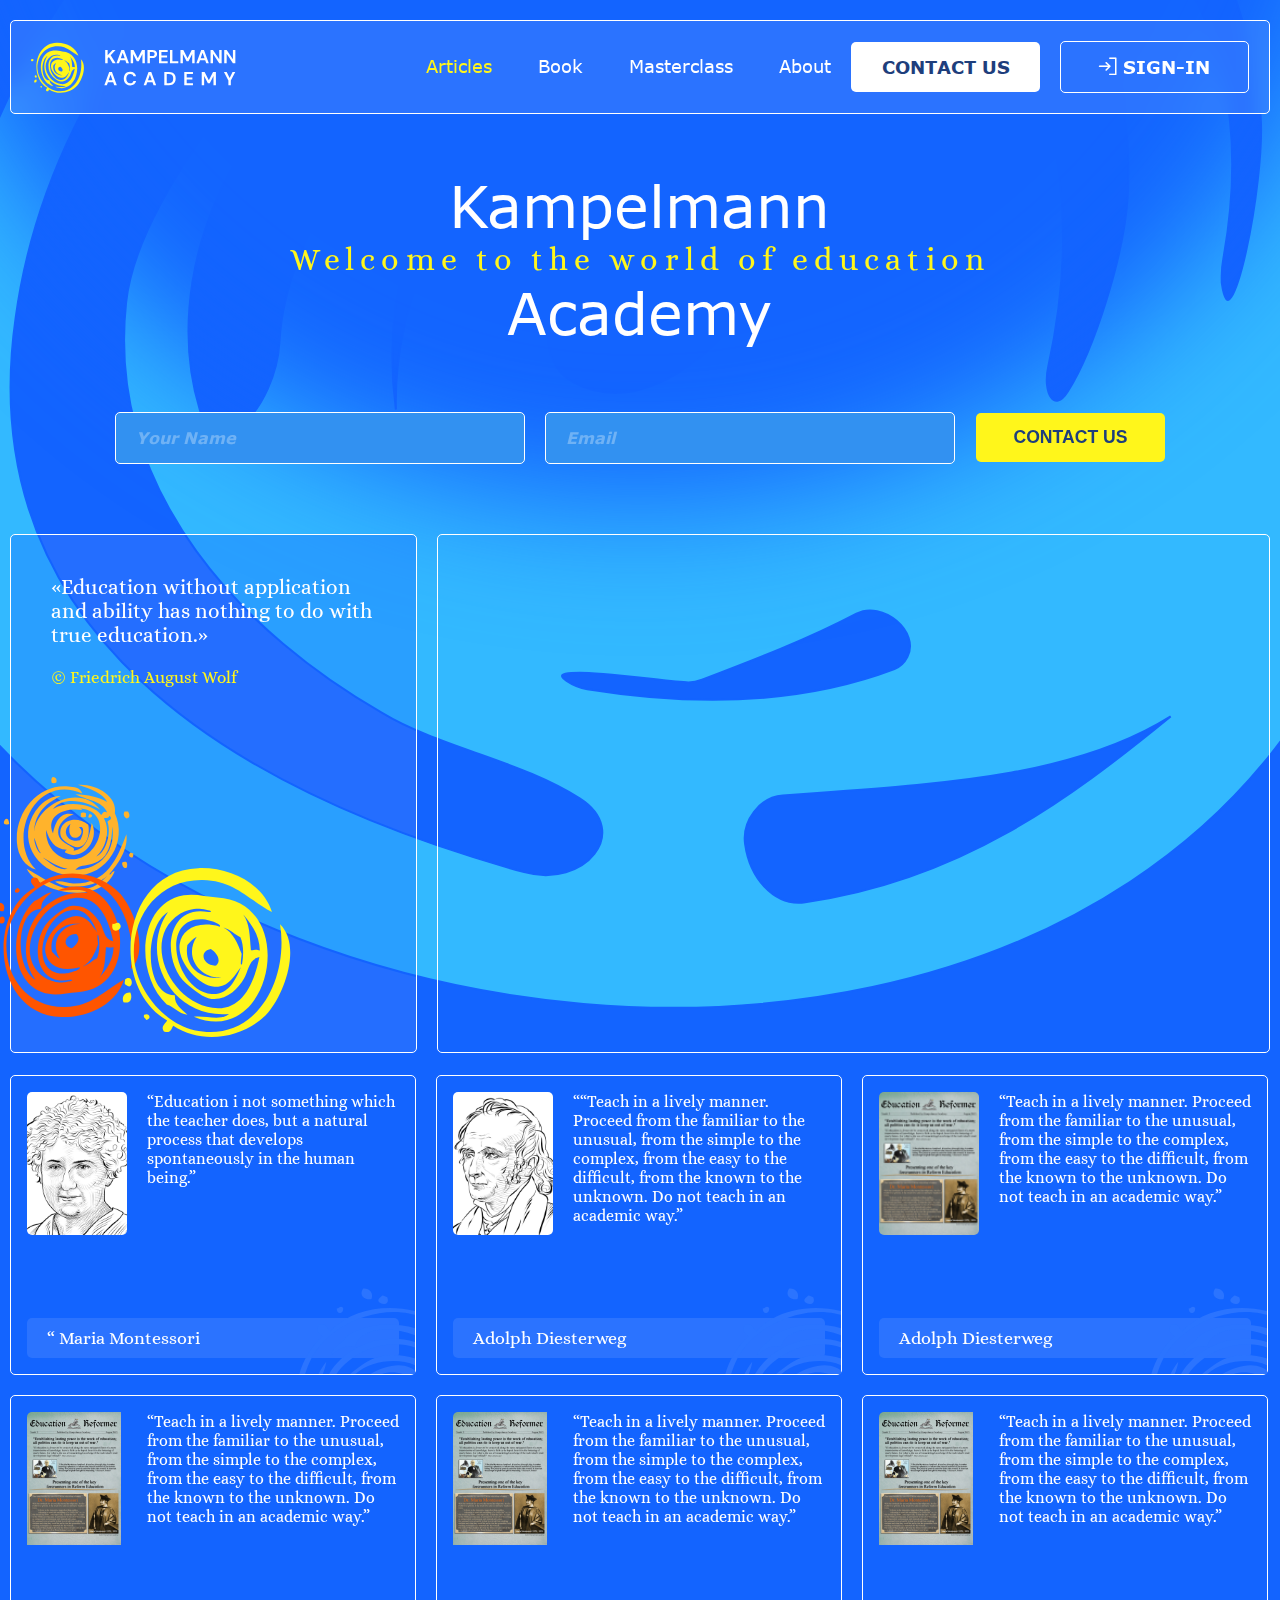
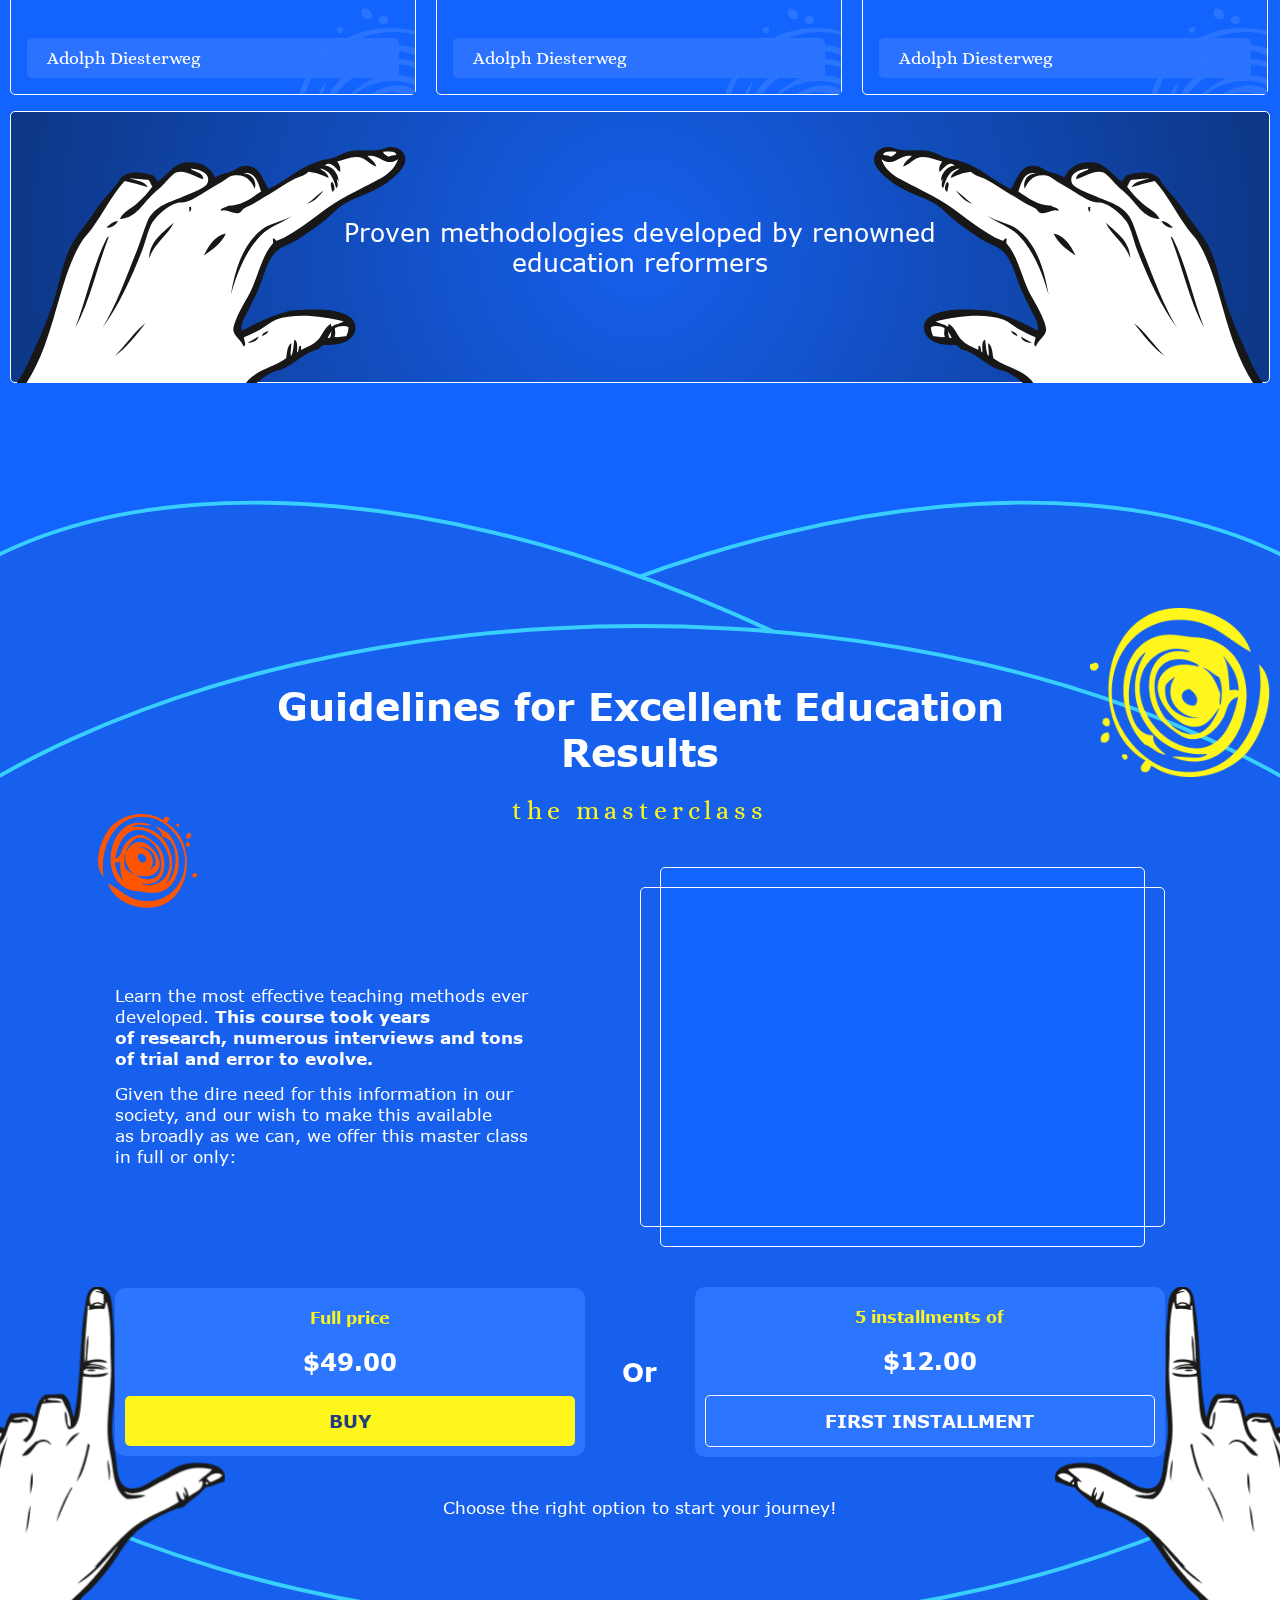
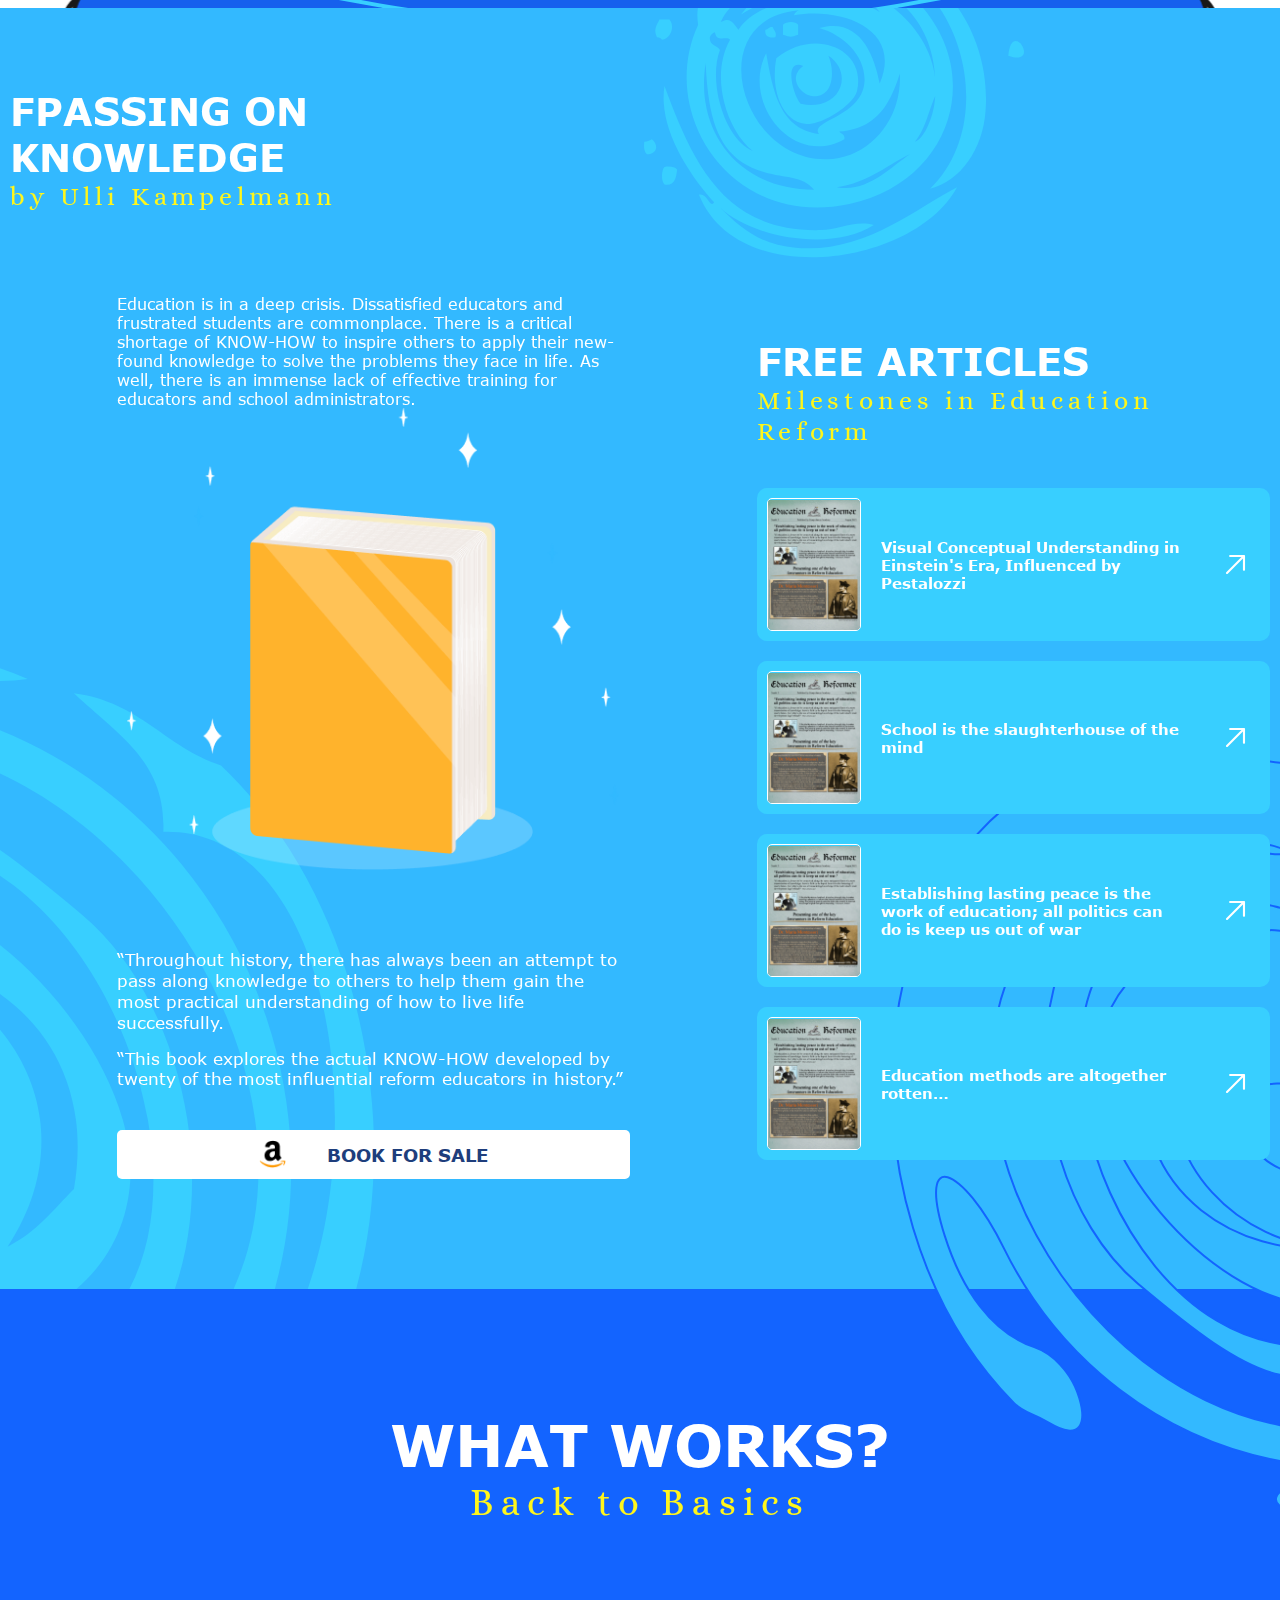
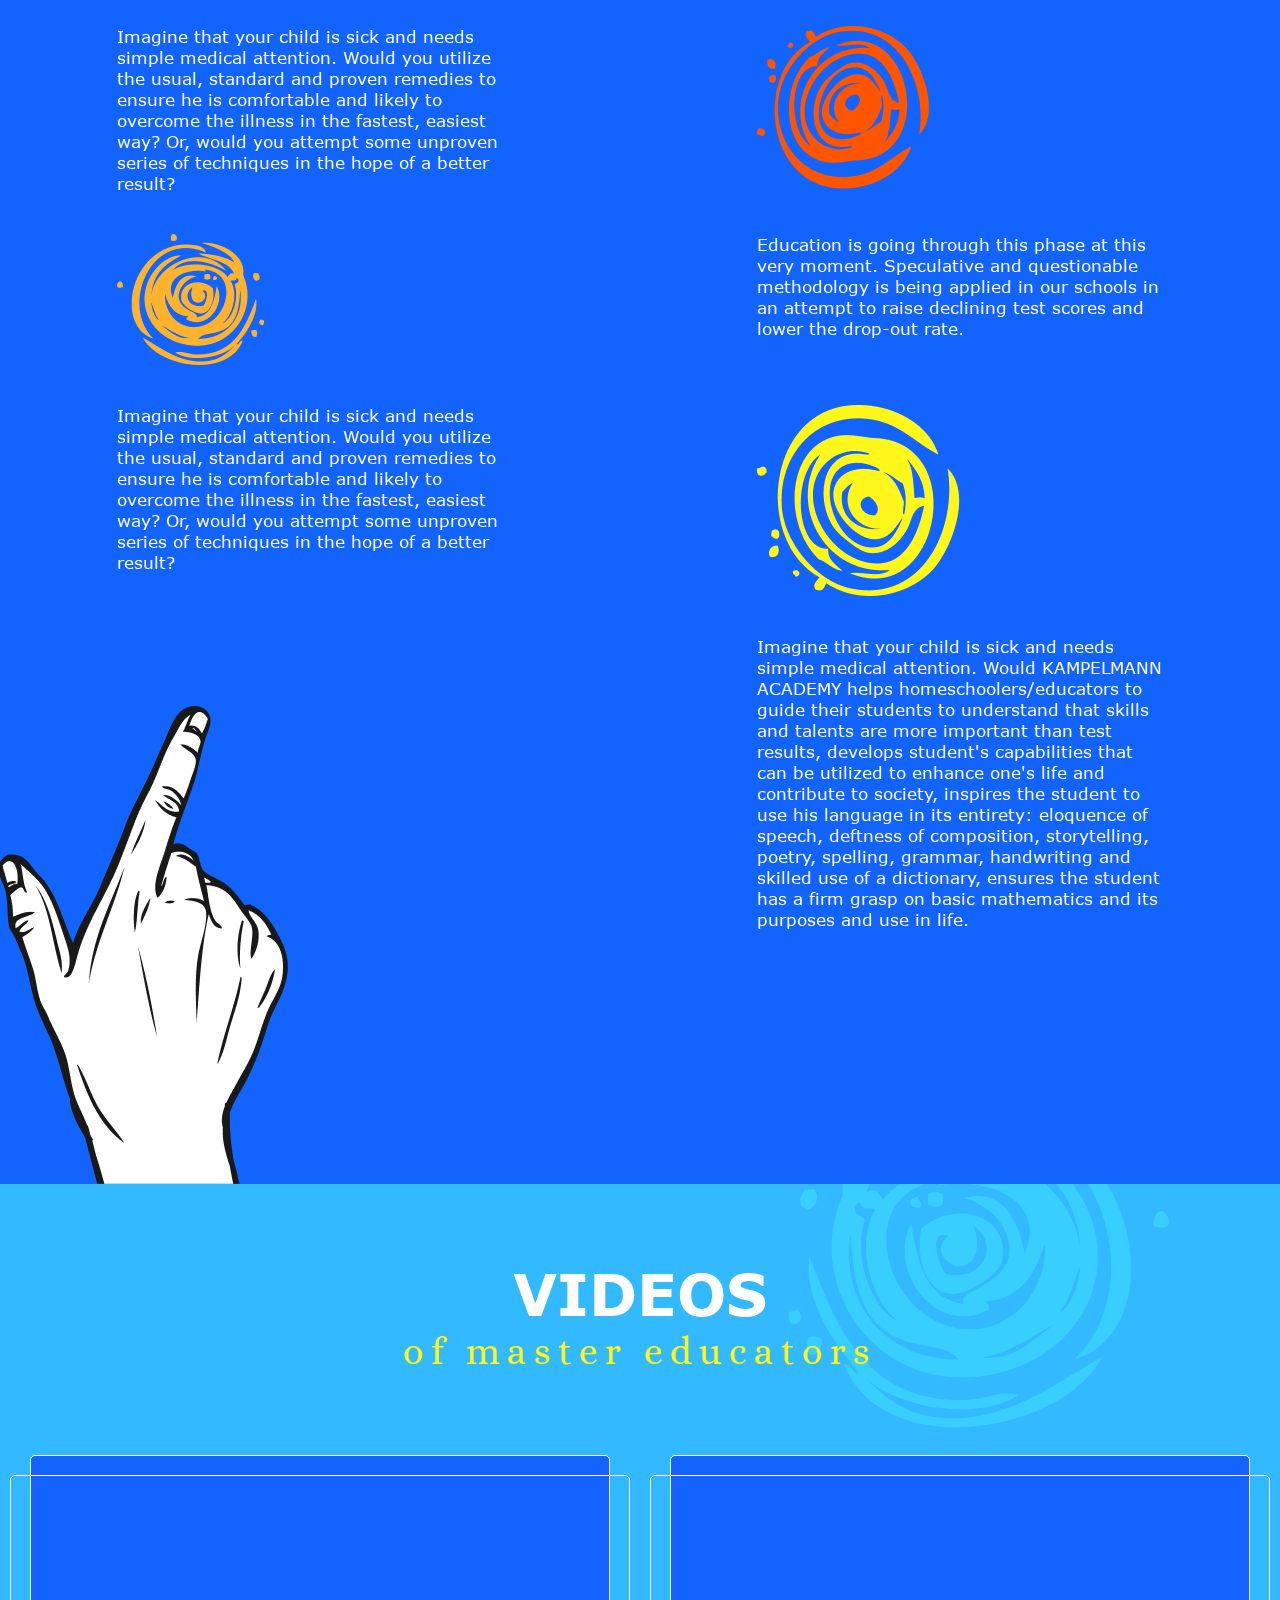
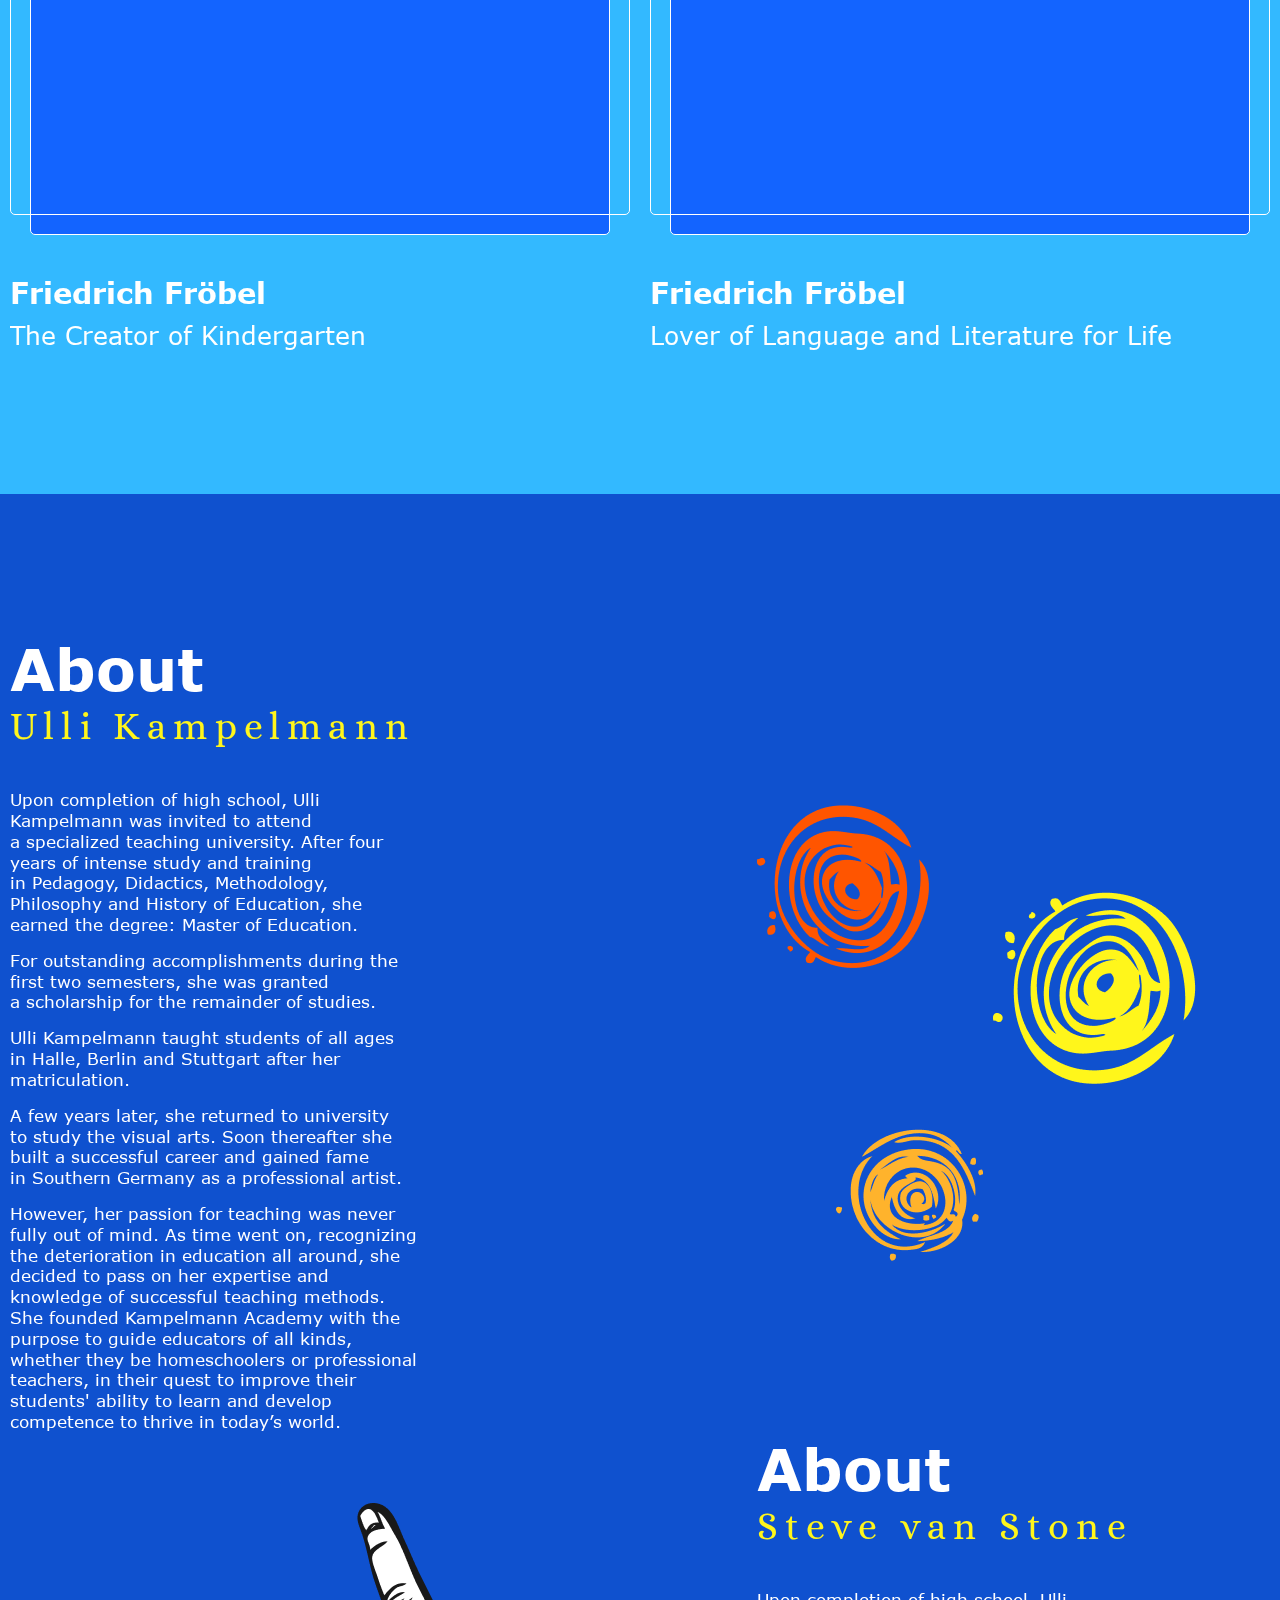
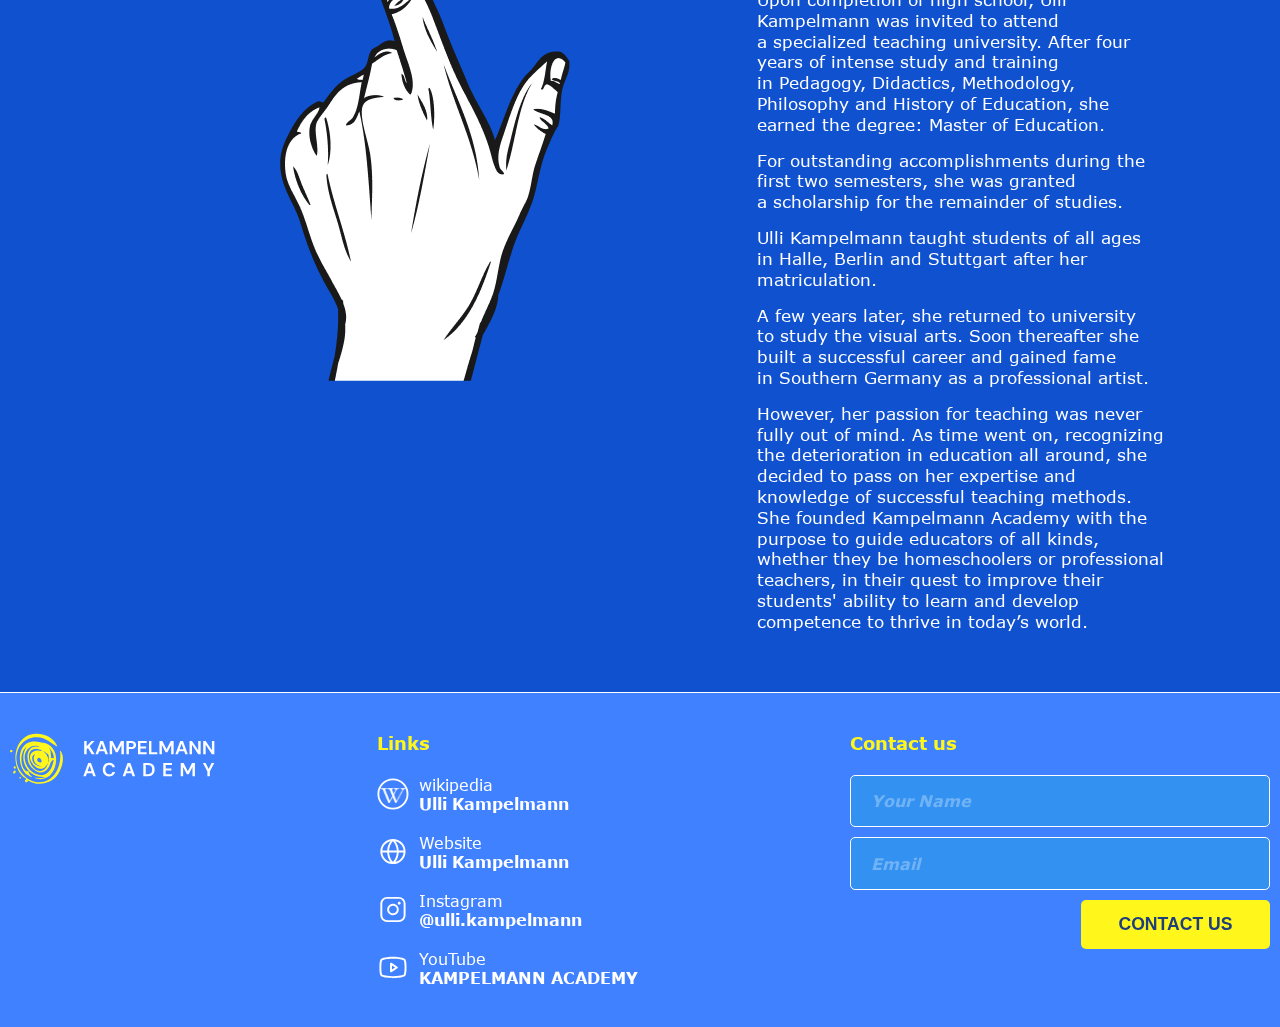
==== commit d5140b8b: "add file" ====
--- a/index.html
+++ b/index.html
@@ -431,7 +431,8 @@
     </section>
 
     <section class="section s-guidelines overlap">
-        <div class="bg__wrap d-none">
+        <img src="assets/img/guidelines-bg.svg" alt="" class="decor-bg d-none">
+        <div class="bg__wrap">
             <div class="bg"></div>
             <div class="bg"></div>
             <div class="bg"></div>
--- a/assets/css/app.css
+++ b/assets/css/app.css
@@ -1,2 +1,2 @@
-html,body,div,applet,object,iframe,h1,h2,h3,h4,h5,h6,p,blockquote,pre,abbr,acronym,address,big,cite,code,del,dfn,em,img,ins,kbd,q,s,samp,small,strike,strong,sub,sup,tt,var,u,center,dl,dt,dd,ol,ul,li,p,fieldset,form,label,legend,table,caption,tbody,tfoot,thead,tr,th,td,article,aside,canvas,details,embed,figure,figcaption,footer,header,hgroup,menu,nav,output,ruby,section,summary,time,mark,audio,video,figure,body{margin:0;padding:0;border:0;font-family:'Verdana', sans-serif;font-weight:400;vertical-align:baseline}article,aside,details,figcaption,figure,footer,header,hgroup,menu,nav,section{display:block}body{position:relative;font-family:'Verdana', sans-serif;font-weight:400;background:#1364FF;color:#fff}ol,ul{list-style:none;margin:0;padding:0}blockquote,q{quotes:none}blockquote:before,blockquote:after,q:before,q:after{content:''}table{border-collapse:collapse;border-spacing:0}*,*:before,*:after{-webkit-box-sizing:border-box;-moz-box-sizing:border-box;box-sizing:border-box}*{-webkit-tap-highlight-color:transparent !important;outline:none !important}@font-face{font-family:'Verdana';src:url("../fonts/Verdana.ttf") format("truetype");font-weight:normal;font-style:normal}@font-face{font-family:'Verdana';src:url("../fonts/Verdana-Bold.ttf") format("truetype");font-weight:700;font-style:normal}@font-face{font-family:'Alice';src:url("../fonts/Alice-Regular.ttf") format("truetype");font-weight:normal;font-style:normal}@font-face{font-family:'icomoon';src:url("../fonts/icomoon.eot");src:url("../fonts/icomoon.eot") format("embedded-opentype"),url("../fonts/icomoon.ttf") format("truetype"),url("../fonts/icomoon.woff") format("woff"),url("../fonts/icomoon.svg") format("svg");font-weight:normal;font-style:normal;font-display:block}[class^="icon-"],[class*=" icon-"]{font-family:'icomoon' !important;speak:never;font-style:normal;font-weight:normal;font-variant:normal;text-transform:none;line-height:1;-webkit-font-smoothing:antialiased;-moz-osx-font-smoothing:grayscale}.text-right{text-align:right}.text-center{text-align:center}.text-left{text-align:left}.text-justify{text-align:justify}.text-uppercase{text-transform:uppercase}.text-light{font-weight:300}.text-regular{font-weight:400}.text-medium{font-weight:500}.text-semibold{font-weight:600}.text-bold{font-weight:700}.text-xl{font-size:75px;font-size:-webkit-calc(32px + (75 - 32) * ((100vw - 300px) / (1920 - 300)));font-size:-moz-calc(32px + (75 - 32) * ((100vw - 300px) / (1920 - 300)));font-size:calc(32px + (75 - 32) * ((100vw - 300px) / (1920 - 300)));line-height:1.22}.text-l{font-size:47px;font-size:-webkit-calc(24px + (47 - 24) * ((100vw - 300px) / (1920 - 300)));font-size:-moz-calc(24px + (47 - 24) * ((100vw - 300px) / (1920 - 300)));font-size:calc(24px + (47 - 24) * ((100vw - 300px) / (1920 - 300)));line-height:1.221}.text-m{font-size:30px;font-size:-webkit-calc(20px + (30 - 20) * ((100vw - 300px) / (1920 - 300)));font-size:-moz-calc(20px + (30 - 20) * ((100vw - 300px) / (1920 - 300)));font-size:calc(20px + (30 - 20) * ((100vw - 300px) / (1920 - 300)));line-height:1.22}.text-s{font-size:18px;font-size:-webkit-calc(16px + (18 - 16) * ((100vw - 300px) / (1920 - 300)));font-size:-moz-calc(16px + (18 - 16) * ((100vw - 300px) / (1920 - 300)));font-size:calc(16px + (18 - 16) * ((100vw - 300px) / (1920 - 300)));line-height:1.22}.icon-open:before{content:"\e900"}.icon-sign:before{content:"\e901"}.heading__sub{font-family:'Alice', serif;letter-spacing:0.19em;color:#FFF61B}.overflow-hidden{overflow:hidden}.main{min-height:100vh}.html.overflow-menu{overflow:hidden}html.overflow-hidden body{overflow:hidden}html:not(.touch-screen)::-webkit-scrollbar,html:not(.touch-screen) *::-webkit-scrollbar{width:6px;height:6px}html:not(.touch-screen)::-webkit-scrollbar-track,html:not(.touch-screen) *::-webkit-scrollbar-track{background-color:#eee}html:not(.touch-screen)::-webkit-scrollbar-thumb,html:not(.touch-screen) *::-webkit-scrollbar-thumb{background-color:#FFF61B !important}.lg-actions .lg-next,.lg-actions .lg-prev{background-color:transparent !important;color:#fff !important}.lg-autoplay-button{display:none !important}html{overflow-y:scroll}body .hide-scrollbar,html .hide-scrollbar{scrollbar-width:none}body .hide-scrollbar::-webkit-scrollbar,html .hide-scrollbar::-webkit-scrollbar{display:none}img::selection{background-color:transparent}.default-icon{width:100%}.default-icon img{height:100%;width:100%;object-fit:cover;object-position:center}.--relative{position:relative}a{text-decoration:none;color:inherit;cursor:pointer;-webkit-font-smoothing:antialiased}img{display:block;max-width:100%}.overlap{position:relative;z-index:3}body.overflow-hidden{overflow:hidden}.body-padding{height:80px}@media (max-width: 767px){.body-padding{height:85px}}.section{overflow:hidden;position:relative}.main{overflow:hidden}.main-wrapper{z-index:1}.swiper-container{margin-left:auto;margin-right:auto;position:relative;overflow:hidden;list-style:none;padding:0;z-index:1;width:100%;height:100%}.swiper-pagination{position:relative;bottom:0;margin-top:0;display:none;flex-direction:row;justify-content:center;z-index:2 !important}@media (max-width: 767px){.swiper-pagination{display:flex}}.swiper-pagination.swiper-pagination-horizontal{width:auto}.swiper-pagination-bullet{font-size:0;width:6px;height:6px;background:rgba(255,255,255,0.5);border-radius:100%;margin:0 3.5px;-webkit-transition:all .4s ease-out;-moz-transition:all .4s ease-out;-o-transition:all .4s ease-out;transition:all .4s ease-out}.swiper-pagination-bullet:hover,.swiper-pagination-bullet-active{background-color:#fff;transform:scale(1.2)}.swiper-button-next,.swiper-button-prev{-webkit-transition:all .4s ease-out;-moz-transition:all .4s ease-out;-o-transition:all .4s ease-out;transition:all .4s ease-out;border-color:#FFF61B}.swiper-button-next i,.swiper-button-prev i{font-size:15px;font-size:15px;font-size:-webkit-calc(10px + (15 - 10) * ((100vw - 300px) / (1920 - 300)));font-size:-moz-calc(10px + (15 - 10) * ((100vw - 300px) / (1920 - 300)));font-size:calc(10px + (15 - 10) * ((100vw - 300px) / (1920 - 300)));font-weight:300;color:#FFF61B;-webkit-transition:all .5s ease-out;-moz-transition:all .5s ease-out;-o-transition:all .5s ease-out;transition:all .5s ease-out}.swiper-button-next:after,.swiper-button-prev:after{display:none}.swiper-button-next:hover,.swiper-button-prev:hover{border-color:#FB0}.swiper-button-next:hover i,.swiper-button-prev:hover i{color:#FB0}.swiper-button-next{margin-left:20px}.swiper-container:not(.swiper-no-swiping){cursor:url(../img/drag.png) 16 9,ew-resize}.swiper-container.swiper-initialized{opacity:1}.fade-in{animation:fade-in 0.35s cubic-bezier(0.165, 0.84, 0.44, 1)}.animate-in{animation:modalIn 0.7s cubic-bezier(0.165, 0.84, 0.44, 1);animation-iteration-count:1}.animate-away{animation:modalAway 1.4s cubic-bezier(0.165, 0.84, 0.44, 1);animation-iteration-count:1}@-webkit-keyframes modalIn{0%{transform:translateY(200%);opacity:0}100%{transform:translateY(0%);opacity:1}}@keyframes modalIn{0%{transform:translateY(200%);opacity:0}100%{transform:translateY(0%);opacity:1}}@-webkit-keyframes modalAway{0%{transform:translateY(0%)}100%{transform:translateY(200%)}}@keyframes modalAway{0%{transform:translateY(0%)}100%{transform:translateY(200%)}}@keyframes fade-in{0%{opacity:0}100%{opacity:1}}@keyframes fadeEffect{from{opacity:0}to{opacity:1}}.dashed{-webkit-animation:dash 8s linear infinite;animation:dash 8s linear infinite}.dashed__box{transform:rotate(90deg);left:20px;top:15px;position:relative}@keyframes dash{from{stroke-dashoffset:200}to{stroke-dashoffset:0}}@-webkit-keyframes dash{from{stroke-dashoffset:200}to{stroke-dashoffset:0}}.animation{opacity:1;-webkit-transition:all 0.5s;-o-transition:all 0.5s;transition:all 0.5s}.animation.animated{opacity:1}.logo__wrap{width:206px;display:block}.header{top:20px;left:0;width:100%;position:fixed;z-index:10;visibility:visible;opacity:1}@media (max-width: 400px){.header{top:10px}}.header__inner{position:relative;padding:20px;border:1px solid #fff;border-radius:5px}@media (max-width: 767px){.header__inner{padding:16px 13px}}@media (max-width: 400px){.header__inner{padding:10px}}.header__inner:after{content:"";position:absolute;left:0;top:0;width:100%;height:100%;backdrop-filter:blur(10px);-webkit-backdrop-filter:blur(10px);background-color:rgba(255,255,255,0.1);z-index:-1}@media (max-width: 991px){.header-main{height:100%;-webkit-box-align:center;-webkit-align-items:center;-ms-flex-align:center;align-items:center;-webkit-box-pack:center;-webkit-justify-content:center;-ms-flex-pack:center;justify-content:center}}@media (max-width: 1199px){.header .btn{padding:14px;min-width:155px}}@media (max-width: 991px){.header .btn{width:100%}}@media (max-width: 991px){.header .btn__wrap{max-width:340px}}.header .btn:nth-child(1){margin-right:20px}@media (max-width: 991px){.header .btn:nth-child(1){margin:0 0 16px 0}}@media (max-width: 991px){.header .logo__wrap{width:165px}}.header .navbar{-webkit-box-flex:1;-ms-flex-positive:1;flex-grow:1;display:-webkit-box;display:-ms-flexbox;display:flex;-webkit-box-pack:end;-ms-flex-pack:end;justify-content:flex-end;-webkit-box-align:center;-ms-flex-align:center;align-items:center}@media (max-width: 991px){.header .navbar .main-navigation{display:flex;justify-content:center;flex-direction:column;width:170px}}.header .navbar .menu{margin-right:20px}@media (max-width: 1199px){.header .navbar .menu{margin-right:20px}}@media (min-width: 767px){.header .navbar .menu{height:100%}}@media (max-width: 767px){.header .navbar .menu{padding:34px 7px 46px 7px;text-align:left;margin:0}}.header .navbar .menu-item{display:inline-block;position:relative;height:100%}@media (max-width: 767px){.header .navbar .menu-item{padding:0;display:block;height:auto;margin:0}}.header .navbar .menu-item+.menu-item{margin-left:40px}@media (max-width: 1199px){.header .navbar .menu-item+.menu-item{margin-left:15px}}@media (max-width: 991px){.header .navbar .menu-item+.menu-item{margin:32px 0 0 0}}.header .navbar .menu-item a{font-weight:400;font-size:18px;line-height:1.2;color:#fff;transition:color ease-out .3s;position:relative}.header .navbar .menu-item:hover>a,.header .navbar .menu-item.current-menu-item>a{color:#FFF61B}.header .navbar .menu-item:hover>a:after,.header .navbar .menu-item.current-menu-item>a:after{background-color:#FFF61B;width:100%;transition:all ease-out .5s}@media (max-width: 991px){.header .navbar{padding:32px 15px;position:fixed;top:83px;transition:all 1.2s ease;z-index:2;width:100%;right:-100%;overflow:auto;display:flex;flex-direction:column;justify-content:center}.header .navbar.is-visible{right:0;transition:all .5s ease}.header .navbar.is-visible .menu-item a:before{height:0}.header .navbar.is-visible .location,.header .navbar.is-visible .languages-navigation{opacity:1;transition:all 2.5s ease}}.burger{display:flex;cursor:pointer;width:28px;height:18px;justify-content:space-between;flex-direction:column;-webkit-transition:all .3s ease-out;-moz-transition:all .3s ease-out;-o-transition:all .3s ease-out;transition:all .3s ease-out}.burger__wrap{width:50px;height:50px;border-radius:0;display:none}@media (max-width: 991px){.burger__wrap{display:flex}}.burger__wrap.active .burger span{width:100%}.burger__wrap.active .burger span:nth-child(1){transform:translateY(8px) rotate(45deg)}.burger__wrap.active .burger span:nth-child(2){opacity:0}.burger__wrap.active .burger span:nth-child(3){transform:translateY(-8px) rotate(-45deg)}.burger>span{height:2px;background-color:#fff;border-radius:10px;transition:0.5s;z-index:999}.footer{overflow:hidden;background:rgba(255,255,255,0.1);border-top:1px solid #fff;padding:40px 0;position:relative;z-index:66655}@media (max-width: 767px){.footer{padding:32px 0 64px 0}}.footer:after{content:"";position:absolute;left:0;top:0;width:100%;height:100%;backdrop-filter:blur(10px);-webkit-backdrop-filter:blur(10px);background-color:rgba(255,255,255,0.1);z-index:-1}.footer .social__name,.footer .social__link{font-size:16px}.footer .social__item{display:grid;grid-template-columns:32px 1fr;gap:10px}.footer .social__item+.social__item{margin-top:20px}@media (max-width: 767px){.footer .logo__wrap{margin-bottom:32px}}.footer .cta-form{width:100%}@media (max-width: 767px){.footer .cta-form{max-width:400px}}.footer .cta-form .btn-primary{margin-left:auto}@media (max-width: 767px){.footer .cta-form .btn-primary{width:100%}}@media (max-width: 767px){.footer-item:not(.footer-item:last-child){margin-bottom:32px}}.footer-item__heading{margin-bottom:20px;color:#FFF61B;font-size:18px}.d-none{display:none !important}.d-block{display:block !important}.d-inline-block{display:inline-block !important}@media (min-width: 576px){.d-sm-block{display:block !important}.d-sm-none{display:none !important}.d-sm-flex{display:flex !important}.d-sm-inline-block{display:inline-block !important}}@media (min-width: 768px){.d-md-block{display:block !important}.d-md-none{display:none !important}.d-md-flex{display:flex !important;display:-webkit-box;display:-webkit-flex;display:-ms-flexbox;display:flex;-webkit-flex-flow:row wrap;flex-flow:row wrap}.d-md-inline-block{display:inline-block !important}}@media (min-width: 992px){.d-lg-block{display:block !important}.d-lg-none{display:none !important}.d-lg-flex{display:flex !important}.d-lg-inline-block{display:inline-block !important}}@media (min-width: 1200px){.d-xl-block{display:block !important}.d-xl-none{display:none !important}.d-xl-flex{display:flex !important}.d-xl-inline-block{display:inline-block !important}}.container{width:100%;max-width:1310px;margin:auto;padding:0 10px}.container-fluid{width:100%;padding-right:10px;padding-left:10px;margin-right:auto;margin-left:auto}@media (max-width: 767px){.container-fluid{padding-right:15px;padding-left:15px}}.row{display:-webkit-box;display:-webkit-flex;display:-ms-flexbox;display:flex;-webkit-flex-flow:row wrap;flex-flow:row wrap}.d-flex{display:-webkit-box;display:-webkit-flex;display:-ms-flexbox;display:flex;-webkit-flex-flow:row wrap;flex-flow:row wrap}.m-auto{display:block;margin:auto}.m-row{margin:0 -10px}@media (max-width: 575px){.m-row{margin:0}}.p-0{padding:0}.column{padding:0 10px;position:relative}@media (max-width: 575px){.column{padding:0}}.align-self-middle{-webkit-align-self:center;align-self:center}.align-self-end{-webkit-align-self:flex-end;align-self:flex-end}.align-center{-webkit-box-pack:center;-webkit-justify-content:center;-ms-flex-pack:center;justify-content:center}.align-spaced{-webkit-justify-content:space-around;justify-content:space-around}.align-evenly{-webkit-box-pack:space-evenly;-ms-flex-pack:space-evenly;justify-content:space-evenly}.align-middle{-webkit-box-align:center;-webkit-align-items:center;-ms-flex-align:center;align-items:center}.align-justify{-webkit-box-pack:justify;-webkit-justify-content:space-between;-ms-flex-pack:justify;justify-content:space-between}.align-right{-webkit-box-pack:end;-webkit-justify-content:flex-end;-ms-flex-pack:end;justify-content:flex-end}.align-left{-webkit-box-pack:start;-webkit-justify-content:flex-start;-ms-flex-pack:start;justify-content:flex-start}.align-end{-webkit-box-align:end;-ms-flex-align:end;align-items:flex-end}.align-start{-webkit-box-align:end;-ms-flex-align:end;align-items:flex-start}.align-self-bottom{-webkit-align-self:flex-end;-ms-flex-item-align:end;align-self:flex-end}.align-content-justify{-ms-flex-line-pack:justify;align-content:space-between}.col-xs-1{-webkit-box-flex:0;-webkit-flex:0 0 8.333333%;-ms-flex:0 0 8.333333%;flex:0 0 8.333333%;max-width:8.333333%}.col-xs-2{-webkit-box-flex:0;-webkit-flex:0 0 16.666666%;-ms-flex:0 0 16.666666%;flex:0 0 16.666666%;max-width:16.666666%}.col-xs-3{-webkit-box-flex:0;-webkit-flex:0 0 24.999999%;-ms-flex:0 0 24.999999%;flex:0 0 24.999999%;max-width:24.999999%}.col-xs-4{-webkit-box-flex:0;-webkit-flex:0 0 33.333332%;-ms-flex:0 0 33.333332%;flex:0 0 33.333332%;max-width:33.333332%}.col-xs-5{-webkit-box-flex:0;-webkit-flex:0 0 41.666665%;-ms-flex:0 0 41.666665%;flex:0 0 41.666665%;max-width:41.666665%}.col-xs-6{-webkit-box-flex:0;-webkit-flex:0 0 49.999998%;-ms-flex:0 0 49.999998%;flex:0 0 49.999998%;max-width:49.999998%}.col-xs-7{-webkit-box-flex:0;-webkit-flex:0 0 58.333331%;-ms-flex:0 0 58.333331%;flex:0 0 58.333331%;max-width:58.333331%}.col-xs-8{-webkit-box-flex:0;-webkit-flex:0 0 66.666664%;-ms-flex:0 0 66.666664%;flex:0 0 66.666664%;max-width:66.666664%}.col-xs-9{-webkit-box-flex:0;-webkit-flex:0 0 74.999997%;-ms-flex:0 0 74.999997%;flex:0 0 74.999997%;max-width:74.999997%}.col-xs-10{-webkit-box-flex:0;-webkit-flex:0 0 83.33333%;-ms-flex:0 0 83.33333%;flex:0 0 83.33333%;max-width:83.33333%}.col-xs-11{-webkit-box-flex:0;-webkit-flex:0 0 91.666663%;-ms-flex:0 0 91.666663%;flex:0 0 91.666663%;max-width:91.666663%}.col-xs-12{-webkit-box-flex:0;-webkit-flex:0 0 99.999996%;-ms-flex:0 0 99.999996%;flex:0 0 99.999996%;max-width:99.999996%}@media (min-width: 576px){.col-sm-1{-webkit-box-flex:0;-webkit-flex:0 0 8.333333%;-ms-flex:0 0 8.333333%;flex:0 0 8.333333%;max-width:8.333333%}.col-sm-2{-webkit-box-flex:0;-webkit-flex:0 0 16.666666%;-ms-flex:0 0 16.666666%;flex:0 0 16.666666%;max-width:16.666666%}.col-sm-3{-webkit-box-flex:0;-webkit-flex:0 0 24.999999%;-ms-flex:0 0 24.999999%;flex:0 0 24.999999%;max-width:24.999999%}.col-sm-4{-webkit-box-flex:0;-webkit-flex:0 0 33.333332%;-ms-flex:0 0 33.333332%;flex:0 0 33.333332%;max-width:33.333332%}.col-sm-5{-webkit-box-flex:0;-webkit-flex:0 0 41.666665%;-ms-flex:0 0 41.666665%;flex:0 0 41.666665%;max-width:41.666665%}.col-sm-6{-webkit-box-flex:0;-webkit-flex:0 0 49.999998%;-ms-flex:0 0 49.999998%;flex:0 0 49.999998%;max-width:49.999998%}.col-sm-7{-webkit-box-flex:0;-webkit-flex:0 0 58.333331%;-ms-flex:0 0 58.333331%;flex:0 0 58.333331%;max-width:58.333331%}.col-sm-8{-webkit-box-flex:0;-webkit-flex:0 0 66.666664%;-ms-flex:0 0 66.666664%;flex:0 0 66.666664%;max-width:66.666664%}.col-sm-9{-webkit-box-flex:0;-webkit-flex:0 0 74.999997%;-ms-flex:0 0 74.999997%;flex:0 0 74.999997%;max-width:74.999997%}.col-sm-10{-webkit-box-flex:0;-webkit-flex:0 0 83.33333%;-ms-flex:0 0 83.33333%;flex:0 0 83.33333%;max-width:83.33333%}.col-sm-11{-webkit-box-flex:0;-webkit-flex:0 0 91.666663%;-ms-flex:0 0 91.666663%;flex:0 0 91.666663%;max-width:91.666663%}.col-sm-12{-webkit-box-flex:0;-webkit-flex:0 0 99.999996%;-ms-flex:0 0 99.999996%;flex:0 0 99.999996%;max-width:99.999996%}}@media (min-width: 768px){.col-md-1{-webkit-box-flex:0;-webkit-flex:0 0 8.333333%;-ms-flex:0 0 8.333333%;flex:0 0 8.333333%;max-width:8.333333%}.col-md-2{-webkit-box-flex:0;-webkit-flex:0 0 16.666666%;-ms-flex:0 0 16.666666%;flex:0 0 16.666666%;max-width:16.666666%}.col-md-3{-webkit-box-flex:0;-webkit-flex:0 0 24.999999%;-ms-flex:0 0 24.999999%;flex:0 0 24.999999%;max-width:24.999999%}.col-md-4{-webkit-box-flex:0;-webkit-flex:0 0 33.333332%;-ms-flex:0 0 33.333332%;flex:0 0 33.333332%;max-width:33.333332%}.col-md-5{-webkit-box-flex:0;-webkit-flex:0 0 41.666665%;-ms-flex:0 0 41.666665%;flex:0 0 41.666665%;max-width:41.666665%}.col-md-6{-webkit-box-flex:0;-webkit-flex:0 0 49.999998%;-ms-flex:0 0 49.999998%;flex:0 0 49.999998%;max-width:49.999998%}.col-md-7{-webkit-box-flex:0;-webkit-flex:0 0 58.333331%;-ms-flex:0 0 58.333331%;flex:0 0 58.333331%;max-width:58.333331%}.col-md-8{-webkit-box-flex:0;-webkit-flex:0 0 66.666664%;-ms-flex:0 0 66.666664%;flex:0 0 66.666664%;max-width:66.666664%}.col-md-9{-webkit-box-flex:0;-webkit-flex:0 0 74.999997%;-ms-flex:0 0 74.999997%;flex:0 0 74.999997%;max-width:74.999997%}.col-md-10{-webkit-box-flex:0;-webkit-flex:0 0 83.33333%;-ms-flex:0 0 83.33333%;flex:0 0 83.33333%;max-width:83.33333%}.col-md-11{-webkit-box-flex:0;-webkit-flex:0 0 91.666663%;-ms-flex:0 0 91.666663%;flex:0 0 91.666663%;max-width:91.666663%}.col-md-12{-webkit-box-flex:0;-webkit-flex:0 0 99.999996%;-ms-flex:0 0 99.999996%;flex:0 0 99.999996%;max-width:99.999996%}}@media (min-width: 992px){.col-lg-1{-webkit-box-flex:0;-webkit-flex:0 0 8.333333%;-ms-flex:0 0 8.333333%;flex:0 0 8.333333%;max-width:8.333333%}.col-lg-2{-webkit-box-flex:0;-webkit-flex:0 0 16.666666%;-ms-flex:0 0 16.666666%;flex:0 0 16.666666%;max-width:16.666666%}.col-lg-3{-webkit-box-flex:0;-webkit-flex:0 0 24.999999%;-ms-flex:0 0 24.999999%;flex:0 0 24.999999%;max-width:24.999999%}.col-lg-4{-webkit-box-flex:0;-webkit-flex:0 0 33.333332%;-ms-flex:0 0 33.333332%;flex:0 0 33.333332%;max-width:33.333332%}.col-lg-5{-webkit-box-flex:0;-webkit-flex:0 0 41.666665%;-ms-flex:0 0 41.666665%;flex:0 0 41.666665%;max-width:41.666665%}.col-lg-6{-webkit-box-flex:0;-webkit-flex:0 0 49.999998%;-ms-flex:0 0 49.999998%;flex:0 0 49.999998%;max-width:49.999998%}.col-lg-7{-webkit-box-flex:0;-webkit-flex:0 0 58.333331%;-ms-flex:0 0 58.333331%;flex:0 0 58.333331%;max-width:58.333331%}.col-lg-8{-webkit-box-flex:0;-webkit-flex:0 0 66.666664%;-ms-flex:0 0 66.666664%;flex:0 0 66.666664%;max-width:66.666664%}.col-lg-9{-webkit-box-flex:0;-webkit-flex:0 0 74.999997%;-ms-flex:0 0 74.999997%;flex:0 0 74.999997%;max-width:74.999997%}.col-lg-10{-webkit-box-flex:0;-webkit-flex:0 0 83.33333%;-ms-flex:0 0 83.33333%;flex:0 0 83.33333%;max-width:83.33333%}.col-lg-11{-webkit-box-flex:0;-webkit-flex:0 0 91.666663%;-ms-flex:0 0 91.666663%;flex:0 0 91.666663%;max-width:91.666663%}.col-lg-12{-webkit-box-flex:0;-webkit-flex:0 0 99.999996%;-ms-flex:0 0 99.999996%;flex:0 0 99.999996%;max-width:99.999996%}}@media (min-width: 1200px){.col-xl-1{-webkit-box-flex:0;-webkit-flex:0 0 8.333333%;-ms-flex:0 0 8.333333%;flex:0 0 8.333333%;max-width:8.333333%}.col-xl-2{-webkit-box-flex:0;-webkit-flex:0 0 16.666666%;-ms-flex:0 0 16.666666%;flex:0 0 16.666666%;max-width:16.666666%}.col-xl-3{-webkit-box-flex:0;-webkit-flex:0 0 24.999999%;-ms-flex:0 0 24.999999%;flex:0 0 24.999999%;max-width:24.999999%}.col-xl-4{-webkit-box-flex:0;-webkit-flex:0 0 33.333332%;-ms-flex:0 0 33.333332%;flex:0 0 33.333332%;max-width:33.333332%}.col-xl-5{-webkit-box-flex:0;-webkit-flex:0 0 41.666665%;-ms-flex:0 0 41.666665%;flex:0 0 41.666665%;max-width:41.666665%}.col-xl-6{-webkit-box-flex:0;-webkit-flex:0 0 49.999998%;-ms-flex:0 0 49.999998%;flex:0 0 49.999998%;max-width:49.999998%}.col-xl-7{-webkit-box-flex:0;-webkit-flex:0 0 58.333331%;-ms-flex:0 0 58.333331%;flex:0 0 58.333331%;max-width:58.333331%}.col-xl-8{-webkit-box-flex:0;-webkit-flex:0 0 66.666664%;-ms-flex:0 0 66.666664%;flex:0 0 66.666664%;max-width:66.666664%}.col-xl-9{-webkit-box-flex:0;-webkit-flex:0 0 74.999997%;-ms-flex:0 0 74.999997%;flex:0 0 74.999997%;max-width:74.999997%}.col-xl-10{-webkit-box-flex:0;-webkit-flex:0 0 83.33333%;-ms-flex:0 0 83.33333%;flex:0 0 83.33333%;max-width:83.33333%}.col-xl-11{-webkit-box-flex:0;-webkit-flex:0 0 91.666663%;-ms-flex:0 0 91.666663%;flex:0 0 91.666663%;max-width:91.666663%}.col-xl-12{-webkit-box-flex:0;-webkit-flex:0 0 99.999996%;-ms-flex:0 0 99.999996%;flex:0 0 99.999996%;max-width:99.999996%}}@media (max-width: 475px){.col-exs-1{-webkit-box-flex:0;-webkit-flex:0 0 8.333333%;-ms-flex:0 0 8.333333%;flex:0 0 8.333333%;max-width:8.333333%}.col-exs-2{-webkit-box-flex:0;-webkit-flex:0 0 16.666666%;-ms-flex:0 0 16.666666%;flex:0 0 16.666666%;max-width:16.666666%}.col-exs-3{-webkit-box-flex:0;-webkit-flex:0 0 24.999999%;-ms-flex:0 0 24.999999%;flex:0 0 24.999999%;max-width:24.999999%}.col-exs-4{-webkit-box-flex:0;-webkit-flex:0 0 33.333332%;-ms-flex:0 0 33.333332%;flex:0 0 33.333332%;max-width:33.333332%}.col-exs-5{-webkit-box-flex:0;-webkit-flex:0 0 41.666665%;-ms-flex:0 0 41.666665%;flex:0 0 41.666665%;max-width:41.666665%}.col-exs-6{-webkit-box-flex:0;-webkit-flex:0 0 49.999998%;-ms-flex:0 0 49.999998%;flex:0 0 49.999998%;max-width:49.999998%}.col-exs-7{-webkit-box-flex:0;-webkit-flex:0 0 58.333331%;-ms-flex:0 0 58.333331%;flex:0 0 58.333331%;max-width:58.333331%}.col-exs-8{-webkit-box-flex:0;-webkit-flex:0 0 66.666664%;-ms-flex:0 0 66.666664%;flex:0 0 66.666664%;max-width:66.666664%}.col-exs-9{-webkit-box-flex:0;-webkit-flex:0 0 74.999997%;-ms-flex:0 0 74.999997%;flex:0 0 74.999997%;max-width:74.999997%}.col-exs-10{-webkit-box-flex:0;-webkit-flex:0 0 83.33333%;-ms-flex:0 0 83.33333%;flex:0 0 83.33333%;max-width:83.33333%}.col-exs-11{-webkit-box-flex:0;-webkit-flex:0 0 91.666663%;-ms-flex:0 0 91.666663%;flex:0 0 91.666663%;max-width:91.666663%}.col-exs-12{-webkit-box-flex:0;-webkit-flex:0 0 99.999996%;-ms-flex:0 0 99.999996%;flex:0 0 99.999996%;max-width:99.999996%}}@media (max-width: 575px){.order-xs-2{order:2}}@media (max-width: 575px){.order-xs-1{order:1}}@media (max-width: 767px){.offset-md-0{margin-left:0 !important}}.offset-1{margin-left:8.3333333333%}.offset-2{margin-left:16.6666666667%}.offset-3{margin-left:25%}.offset-4{margin-left:33.3333333333%}.offset-5{margin-left:41.6666666667%}.offset-6{margin-left:50%}.offset-7{margin-left:58.3333333333%}.offset-8{margin-left:66.6666666667%}.offset-9{margin-left:75%}.offset-10{margin-left:83.3333333333%}.offset-11{margin-left:91.6666666667%}.mb-35{margin-bottom:35px}.mb-18{margin-bottom:18px}.mr-30{margin-right:30px}.btn{position:relative;box-shadow:none;cursor:pointer;text-decoration:none;border:none;border-radius:5px;font-size:18px;font-size:-webkit-calc(17px + (18 - 17) * ((100vw - 300px) / (1920 - 300)));font-size:-moz-calc(17px + (18 - 17) * ((100vw - 300px) / (1920 - 300)));font-size:calc(17px + (18 - 17) * ((100vw - 300px) / (1920 - 300)));padding:14px 30px;min-width:189px;text-align:center;display:block;font-weight:bold;text-transform:uppercase;-webkit-transition:all .3s ease-out;-moz-transition:all .3s ease-out;-o-transition:all .3s ease-out;transition:all .3s ease-out}.btn:focus{outline:none}.btn-primary{color:#1E3E7C;background:#FFF61B}.btn-white{color:#1E3E7C;background-color:#fff}.btn-white:hover{background-color:rgba(255,255,255,0.4)}.btn-transparent{color:#fff;border:1px solid #fff}.btn-transparent:hover{background-color:rgba(255,255,255,0.4)}.btn-more{color:#FFF61B;padding:16px 83px 17px 24px;box-shadow:0px 4px 10px 0px #7852F759;border:1px solid #FFF61B;border-radius:10px;font-size:16px;-webkit-transition:all .5s ease-out;-moz-transition:all .5s ease-out;-o-transition:all .5s ease-out;transition:all .5s ease-out}.btn-more span:before{content:'';position:absolute;top:7.5px;right:7.5px;background:url("../img/ar-right.svg") no-repeat center;height:32px;width:32px}.btn-more span:after{content:'';background-color:#FFF61B;border-radius:10px 8px 8px 10px;height:100%;width:51px;position:absolute;bottom:0;right:-1px;-webkit-transition:all .5s ease-out;-moz-transition:all .5s ease-out;-o-transition:all .5s ease-out;transition:all .5s ease-out;z-index:-1}input[type=number]::-webkit-inner-spin-button,input[type=number]::-webkit-outer-spin-button{-webkit-appearance:none;margin:0}input[type="search"]::-webkit-search-decoration,input[type="search"]::-webkit-search-cancel-button,input[type="search"]::-webkit-search-results-button,input[type="search"]::-webkit-search-results-decoration{-webkit-appearance:none}input[type=number]{-moz-appearance:textfield}input{-webkit-border-radius:0}input:focus,button:focus{outline:none}.form-control{position:relative;margin-bottom:10px}.form-control__label{color:#FFF61B;margin-bottom:20px;display:block}.form-control__input,.form-control__textarea{background:#3291F1;border:none;border-radius:5px;border:1px solid #fff;cursor:pointer;font-weight:700;font-style:italic;font-size:16px;line-height:19.45px;color:rgba(255,255,255,0.3);font-family:'Verdana', sans-serif;resize:none;padding:15.5px 20px;width:100%}::-webkit-input-placeholder{font-weight:700;font-style:italic;font-size:16px;line-height:19.45px;color:rgba(255,255,255,0.3);font-family:'Verdana', sans-serif;opacity:1;transition:opacity 0.5s}::-moz-placeholder{font-weight:700;font-style:italic;font-size:16px;line-height:19.45px;color:rgba(255,255,255,0.3);font-family:'Verdana', sans-serif;opacity:1;transition:opacity 0.5s}:-ms-input-placeholder{ffont-weight:700;font-style:italic;font-size:16px;line-height:19.45px;color:rgba(255,255,255,0.3);font-family:'Verdana', sans-serif;opacity:1;transition:opacity 0.5s}:focus::-webkit-input-placeholder{opacity:0;transition:opacity 0.5s}:focus::-moz-placeholder{opacity:0;transition:opacity 0.5s}:focus:-moz-placeholder{opacity:0;transition:opacity 0.5s}:focus:-ms-input-placeholder{opacity:0;transition:opacity 0.5s}div.wpcf7 .ajax-loader{display:none !important}input:-internal-autofill-selected{appearance:menulist-button;background-image:none !important;background-color:#21242C !important;caret-color:#fff;-webkit-text-fill-color:#fff !important}input:-webkit-autofill,input:-webkit-autofill:hover,input:-webkit-autofill:focus,textarea:-webkit-autofill,textarea:-webkit-autofill:hover,textarea:-webkit-autofill:focus,select:-webkit-autofill,select:-webkit-autofill:hover,select:-webkit-autofill:focus{caret-color:#fff;-webkit-text-fill-color:#fff;-webkit-box-shadow:0 0 0px 1000px #21242C inset;transition:background-color 5000s ease-in-out 0s}.editor{margin-bottom:20px}.editor-style{font-family:'Verdana', sans-serif;font-weight:normal}.editor-style p{font-weight:normal;font-size:18px;font-size:-webkit-calc(16px + (18 - 16) * ((100vw - 300px) / (1920 - 300)));font-size:-moz-calc(16px + (18 - 16) * ((100vw - 300px) / (1920 - 300)));font-size:calc(16px + (18 - 16) * ((100vw - 300px) / (1920 - 300)));line-height:1.21}.editor-style p+p{margin-top:15px}.editor-style p+ul,.editor-style p+ol{margin-top:15px}.editor-style h2,.editor-style h3,.editor-style h4,.editor-style h5,.editor-style h6{font-weight:bold;margin-bottom:16px}.editor-style h2{font-size:24px;font-size:-webkit-calc(20px + (24 - 20) * ((100vw - 300px) / (1920 - 300)));font-size:-moz-calc(20px + (24 - 20) * ((100vw - 300px) / (1920 - 300)));font-size:calc(20px + (24 - 20) * ((100vw - 300px) / (1920 - 300)));line-height:1.5}.editor-style h3{font-size:30px;line-height:47px;margin-bottom:8px}.editor-style h4{font-size:18px;font-size:-webkit-calc(16px + (18 - 16) * ((100vw - 300px) / (1920 - 300)));font-size:-moz-calc(16px + (18 - 16) * ((100vw - 300px) / (1920 - 300)));font-size:calc(16px + (18 - 16) * ((100vw - 300px) / (1920 - 300)));line-height:1.444}.editor-style h5{font-size:16px;font-size:-webkit-calc(14px + (16 - 14) * ((100vw - 300px) / (1920 - 300)));font-size:-moz-calc(14px + (16 - 14) * ((100vw - 300px) / (1920 - 300)));font-size:calc(14px + (16 - 14) * ((100vw - 300px) / (1920 - 300)))}.editor-style h6{font-size:14px;font-size:-webkit-calc(12px + (14 - 12) * ((100vw - 300px) / (1920 - 300)));font-size:-moz-calc(12px + (14 - 12) * ((100vw - 300px) / (1920 - 300)));font-size:calc(12px + (14 - 12) * ((100vw - 300px) / (1920 - 300)))}.editor-style h4,.editor-style h5,.editor-style h6{margin-bottom:24px}.editor-style a:not(.btn-primary){color:#FFF61B;text-decoration:none;position:relative;font-weight:bold}.editor-style a:not(.btn-primary):before{content:'';position:absolute;bottom:0;left:0;right:0;margin:0 auto;width:100%;height:1px;background-color:#FFF61B;-webkit-transition:all .3s ease-out;-moz-transition:all .3s ease-out;-o-transition:all .3s ease-out;transition:all .3s ease-out}.editor-style a:not(.btn-primary):hover:before{content:'';width:0}.editor-style img{margin:0 auto}@media (max-width: 991px){.editor-style img{height:100%;max-height:400px;object-fit:contain}}.editor-style .aligncenter{margin:0 auto}.editor-style .wp-block-image{margin-bottom:24px}.editor-style .wp-block-image img{height:400px;border-radius:0;width:100%;object-fit:cover}.editor-style .wp-block-image figcaption{margin:5px 0 15px 0}.editor-style .wp-block-video video{width:100%;max-height:400px}.editor-style ul,.editor-style ol{margin-bottom:20px;padding-left:20px}.editor-style ul li,.editor-style ol li{font-weight:normal;font-size:18px;font-size:-webkit-calc(14px + (18 - 14) * ((100vw - 300px) / (1920 - 300)));font-size:-moz-calc(14px + (18 - 14) * ((100vw - 300px) / (1920 - 300)));font-size:calc(14px + (18 - 14) * ((100vw - 300px) / (1920 - 300)));line-height:1.7;color:#010101;position:relative;margin-bottom:5px}.editor-style ul li:before,.editor-style ol li:before{content:"";position:absolute;left:0;top:50%;-webkit-transform:translateY(-50%);-ms-transform:translateY(-50%)}.editor-style ul{list-style:disc}.editor-style ol{list-style:decimal}.editor-style blockquote{padding:60px 0 0 0px;position:relative;text-align:center;width:100%;margin:0 auto}@media (max-width: 991px){.editor-style blockquote{padding:60px 0 0 0;width:100%}}.editor-style blockquote,.editor-style blockquote p{font-size:18px;line-height:23px;font-weight:400}.blockquote__wrap{background-color:rgba(19,100,255,0.3);border:1px solid #fff;border-radius:5px;height:100%}@media (max-width: 767px){.blockquote__wrap{height:auto}}.blockquote__wrap:after{content:"";position:absolute;left:0;top:0;width:100%;height:100%;backdrop-filter:blur(10px);-webkit-backdrop-filter:blur(10px);background-color:rgba(255,255,255,0.1);z-index:-1}blockquote{max-width:90%;margin:0 auto;padding:40px;font-size:24px}@media (max-width: 767px){blockquote{padding:32px 32px 10px 32px}}@media (max-width: 400px){blockquote{padding:20px 20px 10px 20px}}blockquote p,blockquote footer{font-family:'Alice', serif}blockquote footer{font-size:18px;margin-top:20px;color:#FFF61B}@keyframes rotate{100%{transform:rotate(360deg) translateZ(0)}}@media (max-width: 767px){.video__item{margin-bottom:32px}}.video__wrap{height:380px;padding:20px 0;margin-bottom:40px}@media (max-width: 767px){.video__wrap{height:220px;padding:12px 0;margin-bottom:23px}}.video__wrap iframe{position:relative;z-index:2;width:100%;height:100%;border:1px solid #fff;border-radius:5px}.video__wrap:after{content:'';width:calc(100% - 40px);height:100%;background:#1364FF;border:1px solid #fff;border-radius:5px;position:absolute;top:0;left:20px}@media (max-width: 767px){.video__wrap:after{left:12px;width:calc(100% - 24px)}}.video__heading{margin-bottom:10px;font-size:32px;font-size:-webkit-calc(24px + (32 - 24) * ((100vw - 300px) / (1920 - 300)));font-size:-moz-calc(24px + (32 - 24) * ((100vw - 300px) / (1920 - 300)));font-size:calc(24px + (32 - 24) * ((100vw - 300px) / (1920 - 300)))}.video__description{font-size:30px;font-size:-webkit-calc(17px + (30 - 17) * ((100vw - 300px) / (1920 - 300)));font-size:-moz-calc(17px + (30 - 17) * ((100vw - 300px) / (1920 - 300)));font-size:calc(17px + (30 - 17) * ((100vw - 300px) / (1920 - 300)))}.s-main{padding-bottom:60px}.s-main__inner{padding:170px 0 64px 0}@media (max-width: 767px){.s-main__inner{padding:185px 0 100px 0}}@media (max-width: 767px){.s-main__form .form-control,.s-main__form .form-control__btn{width:100%}}.s-main__form .form-control:nth-child(1),.s-main__form .form-control:nth-child(2){width:calc(50% - 115px)}@media (max-width: 767px){.s-main__form .form-control:nth-child(1),.s-main__form .form-control:nth-child(2){width:100%}}@media (max-width: 767px){.s-main__form .form-control:nth-child(1){margin-bottom:16px}}@media (max-width: 767px){.s-main__form .form-control:nth-child(2){margin-bottom:32px}}.s-introduce{padding:0 0 22px 0}@media (max-width: 767px){.s-introduce{padding:0 0 16px 0}}.s-introduce__video{border-radius:5px;border:1px solid #fff;padding-bottom:62%;height:100%}.s-introduce__video iframe{position:absolute;top:0;left:0;width:100%;height:100%;border-radius:5px}.s-introduce .decor{position:relative;bottom:15px;left:-23px;max-width:75%}@media (max-width: 767px){.s-introduce .decor{position:absolute;-webkit-transform:scaleX(-1);transform:scaleX(-1);max-width:200px;right:-15px;left:auto;bottom:5px}}.s-introduce .blockquote__wrap{margin-bottom:16px}@media (min-width: 767px){.s-introduce .blockquote__wrap{flex-direction:column;display:flex;align-items:flex-start;justify-content:space-between}}@media (max-width: 767px){.s-introduce .blockquote__wrap{padding-bottom:150px}}.s-introduce .blockquote__wrap blockquote{max-width:100%}.s-introduce .blockquote__wrap blockquote p{font-size:24px;font-size:-webkit-calc(17px + (24 - 17) * ((100vw - 300px) / (1920 - 300)));font-size:-moz-calc(17px + (24 - 17) * ((100vw - 300px) / (1920 - 300)));font-size:calc(17px + (24 - 17) * ((100vw - 300px) / (1920 - 300)))}.s-introduce .blockquote__wrap blockquote footer{font-size:18px;font-size:-webkit-calc(16px + (18 - 16) * ((100vw - 300px) / (1920 - 300)));font-size:-moz-calc(16px + (18 - 16) * ((100vw - 300px) / (1920 - 300)));font-size:calc(16px + (18 - 16) * ((100vw - 300px) / (1920 - 300)))}@media (max-width: 767px){.s-quote{margin-bottom:64px}}.s-quote .quote{border-radius:5px;border:1px solid #fff;padding:10px;position:relative;min-height:300px;padding:16px;flex-direction:column;display:flex;align-items:flex-start;justify-content:space-between}.s-quote .quote__img{width:100%;height:100%;object-fit:cover}.s-quote .quote__img-wrap{width:100px;height:143px;border-radius:5px;overflow:hidden}@media (max-width: 767px){.s-quote .quote__img-wrap{width:163px}}@media (max-width: 360px){.s-quote .quote__img-wrap{margin:0 auto 20px auto}}.s-quote .quote__author{padding:10px 20px;background:rgba(255,255,255,0.1);border-radius:5px;font-family:'Alice', serif;font-size:18px;margin-top:10px;width:100%}.s-quote .quote__text{font-family:'Alice', serif;font-size:16px;width:calc(100% - 120px)}@media (max-width: 767px){.s-quote .quote__text{width:calc(100% - 183px)}}@media (max-width: 360px){.s-quote .quote__text{width:100%}}.s-quote .quote:after{content:'';width:140px;height:108px;background:url("../img/decor-article.svg");position:absolute;right:0;bottom:0}.s-quote .swiper-controls{margin-top:16px}.s-accent{overflow:hidden}.s-accent__inner{border-radius:5px;border:1px solid #FFFFFF;background:radial-gradient(50% 234.43% at 50% 50%, #1660ED 0%, #0D3787 100%);padding:105px 0 105px 0}@media (max-width: 767px){.s-accent__inner{padding:40.5px 0}}.s-accent .description{font-size:30px;font-size:-webkit-calc(18px + (30 - 18) * ((100vw - 300px) / (1920 - 300)));font-size:-moz-calc(18px + (30 - 18) * ((100vw - 300px) / (1920 - 300)));font-size:calc(18px + (30 - 18) * ((100vw - 300px) / (1920 - 300)))}@media (max-width: 375px){.s-accent .description{font-size:14px}}.s-accent .decor{position:absolute;top:-70px;width:450px}@media (max-width: 767px){.s-accent .decor{width:103px;top:0}}.s-accent .decor-1{right:calc(100% - 80px)}@media (max-width: 767px){.s-accent .decor-1{right:calc(100% - 20px)}}.s-accent .decor-2{left:calc(100% - 80px)}@media (max-width: 767px){.s-accent .decor-2{left:calc(100% - 20px)}}.s-guidelines{padding:160px 0 0 0;position:relative}.s-guidelines .decor-circle{position:absolute;object-fit:contain}.s-guidelines .decor-circle-1{width:99px;height:99px;left:8%;top:100%}@media (max-width: 767px){.s-guidelines .decor-circle-1{width:62px;height:62px;left:-30px;top:auto;bottom:16px}}.s-guidelines .decor-circle-2{top:-80px;right:0;width:180px;height:180px}@media (max-width: 767px){.s-guidelines .decor-circle-2{width:90px;height:90px;top:-134px}}@media (max-width: 767px){.s-guidelines__inner{flex-direction:column-reverse}}.s-guidelines .bg{height:100%;width:100%;background-color:#1660ED;border:4px solid #38CFFF;border-radius:45%}.s-guidelines .bg:nth-child(2){position:absolute;top:0;transform:rotate(30deg);transform-origin:bottom}.s-guidelines .bg:nth-child(3){position:absolute;top:0;transform:rotate(-150deg);transform-origin:bottom}.s-guidelines .bg__wrap{height:100%;width:110%;position:absolute;top:0;left:50%;transform:translateX(-50%)}.s-guidelines .heading{margin-bottom:20px}@media (max-width: 767px){.s-guidelines .heading{margin-bottom:8px}}.s-guidelines .heading__sub{margin-bottom:40px}@media (max-width: 767px){.s-guidelines .heading__sub{margin-bottom:32px}}@media (max-width: 767px){.s-guidelines .description{margin-bottom:32px}}.s-guidelines .price{font-size:24px}.s-guidelines .price__heading,.s-guidelines .price{font-weight:700;margin-bottom:20px}@media (max-width: 767px){.s-guidelines .price__heading,.s-guidelines .price{margin-bottom:16px}}.s-guidelines .price__heading{font-size:16px;color:#FFF61B}.s-guidelines .price__item{background:#2C75FF;padding:20px 10px 10px 10px;border-radius:10px;width:calc(50% - 55px)}@media (max-width: 767px){.s-guidelines .price__item{width:100%;position:relative}}.s-guidelines .price__notification{max-width:400px;margin:40px auto 0 auto}@media (max-width: 767px){.s-guidelines .price__notification{margin-top:25px}}.s-guidelines .price__wrap{padding-bottom:90px}.s-guidelines .price__wrap img.decor-1{position:absolute;left:-190px;top:0;width:300px}@media (max-width: 767px){.s-guidelines .price__wrap img.decor-1{width:147px;position:absolute;left:auto;right:-60px;top:-93px;z-index:3;transform:rotate(-90deg) scaleX(-1)}}.s-guidelines .price__wrap img.decor-2{position:absolute;right:-190px;top:0;width:300px}@media (max-width: 767px){.s-guidelines .price__wrap img.decor-2{width:147px;transform:rotate(90deg);top:auto;bottom:-100px;left:-60px;pointer-events:none;right:auto;z-index:3}}.s-education{padding:80px 0 110px 0;background:#33B9FF;overflow:hidden}@media (max-width: 767px){.s-education{padding:32px 0 75px 0}}.s-education__inner{margin-bottom:82px}@media (max-width: 767px){.s-education__inner{text-align:center;margin-bottom:33px}}.s-education .article{border-radius:10px;background:#38CFFF;padding:10px;display:grid;grid-template-columns:94px 1fr 50px;gap:20px;position:relative;z-index:3}@media (max-width: 767px){.s-education .article{gap:8px;padding:8px;grid-template-columns:94px 1fr 32px}}.s-education .article+.article{margin-top:20px}.s-education .article__img{height:100%;width:100%;object-fit:contain}.s-education .article__img-wrap{border-radius:5px;border:1px solid #fff;overflow:hidden;width:94px;height:133px}.s-education .article__heading{font-size:16px;font-size:16px;font-size:-webkit-calc(14px + (16 - 14) * ((100vw - 300px) / (1920 - 300)));font-size:-moz-calc(14px + (16 - 14) * ((100vw - 300px) / (1920 - 300)));font-size:calc(14px + (16 - 14) * ((100vw - 300px) / (1920 - 300)))}.s-education .article__btn{width:50px;height:50px}@media (max-width: 767px){.s-education .article__btn{width:32px;height:32px}}.s-education .article__btn img{-webkit-transition:all .4s ease-out;-moz-transition:all .4s ease-out;-o-transition:all .4s ease-out;transition:all .4s ease-out;width:70%;height:70%}.s-education .article:hover .article__btn img{transform:rotate(45deg)}.s-education .free-article{margin-top:44px}@media (max-width: 767px){.s-education .free-article{margin-top:63px}}@media (max-width: 767px){.s-education .free-article .heading{margin-bottom:8px}}.s-education .free-article .heading__sub{margin-bottom:40px}@media (max-width: 767px){.s-education .free-article .heading__sub{margin-bottom:32px}}@media (max-width: 767px){.s-education .free-article .heading,.s-education .free-article .heading__sub{text-align:center}}.s-education .book__img{position:absolute;top:0;left:0;height:100%;width:100%;object-fit:contain}.s-education .book__img-wrap{padding-bottom:90%;margin-bottom:80px}@media (max-width: 767px){.s-education .book__img-wrap{margin-bottom:32px}}.s-education .book__btn{margin-top:40px;display:flex;padding-top:10px;padding-bottom:10px}@media (max-width: 767px){.s-education .book__btn{margin-bottom:32px}}.s-education .book__btn img{width:29px;height:29px;object-fit:contain;margin-right:40px}.s-education .decor{transform-origin:center;animation:rotate 7s linear infinite;position:absolute}.s-education .decor-1{height:380px;width:380px;right:20%;top:-190px}@media (max-width: 767px){.s-education .decor-1{height:320px;width:320px;right:-160px;top:-160px}}.s-education .decor-2{width:900px;height:900px;bottom:-20%;left:-40%}.s-basics{padding-top:120px}@media (max-width: 767px){.s-basics{padding-top:64px}}.s-basics .heading__sub{margin-bottom:100px}@media (max-width: 767px){.s-basics .heading__sub{margin-bottom:40px}}.s-basics .decor{position:absolute;bottom:85%;right:-350px;transform-origin:center;animation:rotate 7s linear infinite;width:739px;height:763px}@media (max-width: 767px){.s-basics .decor{width:337px;height:327px;display:none}}.s-basics__item+.s-basics__item{margin-top:40px}@media (max-width: 767px){.s-basics__item+.s-basics__item{margin-top:32px}}.s-basics__item:nth-child(odd){flex-direction:row-reverse}@media (min-width: 767px){.s-basics__item:last-child .img-wrap{margin-left:-40%;width:400px}}@media (max-width: 767px){.s-basics__item:last-child .img-wrap{width:196px}}@media (max-width: 767px){.s-basics__item .img-wrap{margin-top:32px}}.s-video{padding:74px 0 144px 0;background:#33B9FF}@media (max-width: 767px){.s-video{padding:64px 0 33px 0}}@media (max-width: 767px){.s-video .video__item{margin-bottom:32px}}.s-video .video__wrap{height:380px;padding:20px 0;margin-bottom:40px}@media (max-width: 767px){.s-video .video__wrap{height:220px;padding:12px 0;margin-bottom:23px}}.s-video .video__wrap iframe{position:relative;z-index:2;width:100%;height:100%;border:1px solid #fff;border-radius:5px}.s-video .video__wrap:after{content:'';width:calc(100% - 40px);height:100%;background:#1364FF;border:1px solid #fff;border-radius:5px;position:absolute;top:0;left:20px}@media (max-width: 767px){.s-video .video__wrap:after{left:12px;width:calc(100% - 24px)}}.s-video .video__heading{margin-bottom:10px;font-size:32px;font-size:-webkit-calc(24px + (32 - 24) * ((100vw - 300px) / (1920 - 300)));font-size:-moz-calc(24px + (32 - 24) * ((100vw - 300px) / (1920 - 300)));font-size:calc(24px + (32 - 24) * ((100vw - 300px) / (1920 - 300)))}.s-video .video__description{font-size:30px;font-size:-webkit-calc(17px + (30 - 17) * ((100vw - 300px) / (1920 - 300)));font-size:-moz-calc(17px + (30 - 17) * ((100vw - 300px) / (1920 - 300)));font-size:calc(17px + (30 - 17) * ((100vw - 300px) / (1920 - 300)))}@media (max-width: 767px){.s-video .heading{margin-bottom:8px}}.s-video .heading__sub{margin-bottom:80px}@media (max-width: 767px){.s-video .heading__sub{margin-bottom:32px}}.s-video .decor{height:380px;width:380px;transform-origin:center;animation:rotate 7s linear infinite;position:absolute;right:111px;top:-190px}@media (max-width: 767px){.s-video .decor{height:210px;width:210px;right:0;top:-140px}}.s-about{background:rgba(0,0,0,0.19);padding:139px 0 59px 0}@media (max-width: 767px){.s-about{padding:122px 0 19px 0}}@media (max-width: 767px){.s-about__item+.s-about__item{margin-top:48px}}.s-about__item:nth-child(even){flex-direction:row-reverse}@media (max-width: 767px){.s-about__item:nth-child(even) .img-wrap{width:230px;margin-left:auto}}@media (max-width: 767px){.s-about__item:nth-child(1) .img-wrap{width:230px;margin-left:auto}}@media (max-width: 767px){.s-about .heading{margin-bottom:8px}}@media (max-width: 767px){.s-about .heading,.s-about .heading__sub{text-align:center}}.s-about .heading__sub{margin-bottom:40px}@media (max-width: 767px){.s-about .heading__sub{margin-bottom:20px}}.s-about .description{width:80%}@media (max-width: 767px){.s-about .description{width:100%}}.s-banner{min-height:100vh}.s-banner__inner{padding:226px 0 113px 0}@media (max-width: 767px){.s-banner__inner .heading{margin-bottom:8px}}.s-banner__inner .description{font-size:32px;font-size:-webkit-calc(20px + (32 - 20) * ((100vw - 300px) / (1920 - 300)));font-size:-moz-calc(20px + (32 - 20) * ((100vw - 300px) / (1920 - 300)));font-size:calc(20px + (32 - 20) * ((100vw - 300px) / (1920 - 300)))}.decor-banner{width:100%;transform-origin:center;animation:rotate 9s linear infinite}.decor-banner__wrap{position:absolute;top:50%;left:50%;transform:translate(-50%, -50%);width:1600px}@media (max-width: 767px){.decor-banner__wrap{width:600px}}.decor-banner__wrap:after{content:'';background-color:#1364FF;height:1500px;width:1500px;border-radius:100%;position:absolute;top:-30%;left:50%;transform:translateX(-50%);filter:blur(65px)}@media (max-width: 767px){.decor-banner__wrap:after{height:500px;width:500px}}.s-sign{padding:230px 0 159px 0;min-height:100vh}@media (max-width: 767px){.s-sign{padding:139px 0 59px 0;position:relative}}.s-sign .circle-1{width:200px;object-fit:contain}@media (max-width: 767px){.s-sign .circle-1{width:132px;position:absolute;bottom:19px;height:132px;z-index:56}}.s-sign .circle-2{margin-top:auto;margin-left:auto;width:140px;object-fit:contain}@media (max-width: 767px){.s-sign .circle-2{width:130px;position:absolute;right:-50px;z-index:3}}@media (min-width: 767px){.s-sign .circle__wrap{height:350px;width:220px;position:absolute;left:47%;top:11%}}.s-sign .blockquote__wrap{min-height:530px;text-align:center;overflow:hidden}.s-sign .blockquote__wrap img.decor-1{position:absolute;top:40px;left:-150px;width:290px}.s-sign .blockquote__wrap img.decor-2{position:absolute;bottom:40px;right:-150px;width:290px}.s-sign .decor{width:100%;transform-origin:center;animation:rotate 9s linear infinite}.s-sign .decor__wrap{position:absolute;top:50%;left:75%;transform:translateY(-50%);width:1500px;height:1500px}@media (max-width: 767px){.s-sign .decor__wrap{width:740px;height:740px;left:10%;transform:none;top:-10%}}.s-sign .heading{font-family:Alice, serif;margin-bottom:24px}@media (max-width: 767px){.s-sign .heading{text-align:center}}.s-sign .description{font-family:Alice, serif;margin-bottom:40px;font-size:24px;font-size:-webkit-calc(16px + (24 - 16) * ((100vw - 300px) / (1920 - 300)));font-size:-moz-calc(16px + (24 - 16) * ((100vw - 300px) / (1920 - 300)));font-size:calc(16px + (24 - 16) * ((100vw - 300px) / (1920 - 300)));width:75%}@media (max-width: 767px){.s-sign .description{margin:0 auto 32px auto;text-align:center;width:85%;max-width:240px}}.s-sign .form-control{margin-bottom:40px}@media (max-width: 767px){.s-sign .form-control{margin-bottom:32px}}.s-sign .form-control__btn{width:100%;margin-bottom:20px}@media (max-width: 767px){.s-sign .form-control__btn{margin-bottom:32px}}.s-error .decor{width:100%;transform-origin:center;animation:rotate 9s linear infinite}.s-error .decor__wrap{position:absolute;top:50%;left:50%;transform:translate(-50%, -50%);width:110%}@media (max-width: 767px){.s-error .decor__wrap{width:150%}}.s-error__inner{height:100vh}.s-error__inner:after{content:'';background-color:#1364FF;height:500px;width:500px;border-radius:100%;position:absolute;top:50%;left:50%;transform:translate(-50%, -50%);filter:blur(65px)}@media (max-width: 767px){.s-error__inner:after{height:400px;width:400px;filter:blur(45px)}}.s-error__img{width:100%;max-width:380px;margin:0 auto}@media (max-width: 767px){.s-error__img{max-width:260px}}@media (max-width: 400px){.s-error__img{max-width:220px}}.s-error .description{margin-bottom:40px}@media (max-width: 767px){.s-error .description{margin-bottom:32px}}.s-error .btn-primary{width:100%;max-width:180px;background-color:#fff;margin:0 auto}
+html,body,div,applet,object,iframe,h1,h2,h3,h4,h5,h6,p,blockquote,pre,abbr,acronym,address,big,cite,code,del,dfn,em,img,ins,kbd,q,s,samp,small,strike,strong,sub,sup,tt,var,u,center,dl,dt,dd,ol,ul,li,p,fieldset,form,label,legend,table,caption,tbody,tfoot,thead,tr,th,td,article,aside,canvas,details,embed,figure,figcaption,footer,header,hgroup,menu,nav,output,ruby,section,summary,time,mark,audio,video,figure,body{margin:0;padding:0;border:0;font-family:'Verdana', sans-serif;font-weight:400;vertical-align:baseline}article,aside,details,figcaption,figure,footer,header,hgroup,menu,nav,section{display:block}body{position:relative;font-family:'Verdana', sans-serif;font-weight:400;background:#1364FF;color:#fff}ol,ul{list-style:none;margin:0;padding:0}blockquote,q{quotes:none}blockquote:before,blockquote:after,q:before,q:after{content:''}table{border-collapse:collapse;border-spacing:0}*,*:before,*:after{-webkit-box-sizing:border-box;-moz-box-sizing:border-box;box-sizing:border-box}*{-webkit-tap-highlight-color:transparent !important;outline:none !important}@font-face{font-family:'Verdana';src:url("../fonts/Verdana.ttf") format("truetype");font-weight:normal;font-style:normal}@font-face{font-family:'Verdana';src:url("../fonts/Verdana-Bold.ttf") format("truetype");font-weight:700;font-style:normal}@font-face{font-family:'Alice';src:url("../fonts/Alice-Regular.ttf") format("truetype");font-weight:normal;font-style:normal}@font-face{font-family:'icomoon';src:url("../fonts/icomoon.eot");src:url("../fonts/icomoon.eot") format("embedded-opentype"),url("../fonts/icomoon.ttf") format("truetype"),url("../fonts/icomoon.woff") format("woff"),url("../fonts/icomoon.svg") format("svg");font-weight:normal;font-style:normal;font-display:block}[class^="icon-"],[class*=" icon-"]{font-family:'icomoon' !important;speak:never;font-style:normal;font-weight:normal;font-variant:normal;text-transform:none;line-height:1;-webkit-font-smoothing:antialiased;-moz-osx-font-smoothing:grayscale}.text-right{text-align:right}.text-center{text-align:center}.text-left{text-align:left}.text-justify{text-align:justify}.text-uppercase{text-transform:uppercase}.text-light{font-weight:300}.text-regular{font-weight:400}.text-medium{font-weight:500}.text-semibold{font-weight:600}.text-bold{font-weight:700}.text-xl{font-size:75px;font-size:-webkit-calc(32px + (75 - 32) * ((100vw - 300px) / (1920 - 300)));font-size:-moz-calc(32px + (75 - 32) * ((100vw - 300px) / (1920 - 300)));font-size:calc(32px + (75 - 32) * ((100vw - 300px) / (1920 - 300)));line-height:1.22}.text-l{font-size:47px;font-size:-webkit-calc(24px + (47 - 24) * ((100vw - 300px) / (1920 - 300)));font-size:-moz-calc(24px + (47 - 24) * ((100vw - 300px) / (1920 - 300)));font-size:calc(24px + (47 - 24) * ((100vw - 300px) / (1920 - 300)));line-height:1.221}.text-m{font-size:30px;font-size:-webkit-calc(20px + (30 - 20) * ((100vw - 300px) / (1920 - 300)));font-size:-moz-calc(20px + (30 - 20) * ((100vw - 300px) / (1920 - 300)));font-size:calc(20px + (30 - 20) * ((100vw - 300px) / (1920 - 300)));line-height:1.22}.text-s{font-size:18px;font-size:-webkit-calc(16px + (18 - 16) * ((100vw - 300px) / (1920 - 300)));font-size:-moz-calc(16px + (18 - 16) * ((100vw - 300px) / (1920 - 300)));font-size:calc(16px + (18 - 16) * ((100vw - 300px) / (1920 - 300)));line-height:1.22}.icon-open:before{content:"\e900"}.icon-sign:before{content:"\e901"}.heading__sub{font-family:'Alice', serif;letter-spacing:0.19em;color:#FFF61B}.overflow-hidden{overflow:hidden}.main{min-height:100vh}.html.overflow-menu{overflow:hidden}html.overflow-hidden body{overflow:hidden}html:not(.touch-screen)::-webkit-scrollbar,html:not(.touch-screen) *::-webkit-scrollbar{width:6px;height:6px}html:not(.touch-screen)::-webkit-scrollbar-track,html:not(.touch-screen) *::-webkit-scrollbar-track{background-color:#eee}html:not(.touch-screen)::-webkit-scrollbar-thumb,html:not(.touch-screen) *::-webkit-scrollbar-thumb{background-color:#FFF61B !important}.lg-actions .lg-next,.lg-actions .lg-prev{background-color:transparent !important;color:#fff !important}.lg-autoplay-button{display:none !important}html{overflow-y:scroll}body .hide-scrollbar,html .hide-scrollbar{scrollbar-width:none}body .hide-scrollbar::-webkit-scrollbar,html .hide-scrollbar::-webkit-scrollbar{display:none}img::selection{background-color:transparent}.default-icon{width:100%}.default-icon img{height:100%;width:100%;object-fit:cover;object-position:center}.--relative{position:relative}a{text-decoration:none;color:inherit;cursor:pointer;-webkit-font-smoothing:antialiased}img{display:block;max-width:100%}.overlap{position:relative;z-index:3}body.overflow-hidden{overflow:hidden}.body-padding{height:80px}@media (max-width: 767px){.body-padding{height:85px}}.section{overflow:hidden;position:relative}.main{overflow:hidden}.main-wrapper{z-index:1}.swiper-container{margin-left:auto;margin-right:auto;position:relative;overflow:hidden;list-style:none;padding:0;z-index:1;width:100%;height:100%}.swiper-pagination{position:relative;bottom:0;margin-top:0;display:none;flex-direction:row;justify-content:center;z-index:2 !important}@media (max-width: 767px){.swiper-pagination{display:flex}}.swiper-pagination.swiper-pagination-horizontal{width:auto}.swiper-pagination-bullet{font-size:0;width:6px;height:6px;background:rgba(255,255,255,0.5);border-radius:100%;margin:0 3.5px;-webkit-transition:all .4s ease-out;-moz-transition:all .4s ease-out;-o-transition:all .4s ease-out;transition:all .4s ease-out}.swiper-pagination-bullet:hover,.swiper-pagination-bullet-active{background-color:#fff;transform:scale(1.2)}.swiper-button-next,.swiper-button-prev{-webkit-transition:all .4s ease-out;-moz-transition:all .4s ease-out;-o-transition:all .4s ease-out;transition:all .4s ease-out;border-color:#FFF61B}.swiper-button-next i,.swiper-button-prev i{font-size:15px;font-size:15px;font-size:-webkit-calc(10px + (15 - 10) * ((100vw - 300px) / (1920 - 300)));font-size:-moz-calc(10px + (15 - 10) * ((100vw - 300px) / (1920 - 300)));font-size:calc(10px + (15 - 10) * ((100vw - 300px) / (1920 - 300)));font-weight:300;color:#FFF61B;-webkit-transition:all .5s ease-out;-moz-transition:all .5s ease-out;-o-transition:all .5s ease-out;transition:all .5s ease-out}.swiper-button-next:after,.swiper-button-prev:after{display:none}.swiper-button-next:hover,.swiper-button-prev:hover{border-color:#FB0}.swiper-button-next:hover i,.swiper-button-prev:hover i{color:#FB0}.swiper-button-next{margin-left:20px}.swiper-container:not(.swiper-no-swiping){cursor:url(../img/drag.png) 16 9,ew-resize}.swiper-container.swiper-initialized{opacity:1}.fade-in{animation:fade-in 0.35s cubic-bezier(0.165, 0.84, 0.44, 1)}.animate-in{animation:modalIn 0.7s cubic-bezier(0.165, 0.84, 0.44, 1);animation-iteration-count:1}.animate-away{animation:modalAway 1.4s cubic-bezier(0.165, 0.84, 0.44, 1);animation-iteration-count:1}@-webkit-keyframes modalIn{0%{transform:translateY(200%);opacity:0}100%{transform:translateY(0%);opacity:1}}@keyframes modalIn{0%{transform:translateY(200%);opacity:0}100%{transform:translateY(0%);opacity:1}}@-webkit-keyframes modalAway{0%{transform:translateY(0%)}100%{transform:translateY(200%)}}@keyframes modalAway{0%{transform:translateY(0%)}100%{transform:translateY(200%)}}@keyframes fade-in{0%{opacity:0}100%{opacity:1}}@keyframes fadeEffect{from{opacity:0}to{opacity:1}}.dashed{-webkit-animation:dash 8s linear infinite;animation:dash 8s linear infinite}.dashed__box{transform:rotate(90deg);left:20px;top:15px;position:relative}@keyframes dash{from{stroke-dashoffset:200}to{stroke-dashoffset:0}}@-webkit-keyframes dash{from{stroke-dashoffset:200}to{stroke-dashoffset:0}}.animation{opacity:1;-webkit-transition:all 0.5s;-o-transition:all 0.5s;transition:all 0.5s}.animation.animated{opacity:1}.logo__wrap{width:206px;display:block}.header{top:20px;left:0;width:100%;position:fixed;z-index:10;visibility:visible;opacity:1}@media (max-width: 400px){.header{top:10px}}.header__inner{position:relative;padding:20px;border:1px solid #fff;border-radius:5px}@media (max-width: 767px){.header__inner{padding:16px 13px}}@media (max-width: 400px){.header__inner{padding:10px}}.header__inner:after{content:"";position:absolute;left:0;top:0;width:100%;height:100%;backdrop-filter:blur(10px);-webkit-backdrop-filter:blur(10px);background-color:rgba(255,255,255,0.1);z-index:-1}@media (max-width: 991px){.header-main{height:100%;-webkit-box-align:center;-webkit-align-items:center;-ms-flex-align:center;align-items:center;-webkit-box-pack:center;-webkit-justify-content:center;-ms-flex-pack:center;justify-content:center}}@media (max-width: 1199px){.header .btn{padding:14px;min-width:155px}}@media (max-width: 991px){.header .btn{width:100%}}@media (max-width: 991px){.header .btn__wrap{max-width:340px;padding:16px}}.header .btn:nth-child(1){margin-right:20px}@media (max-width: 991px){.header .btn:nth-child(1){margin:0 0 16px 0}}@media (max-width: 991px){.header .logo__wrap{width:165px}}.header .navbar{-webkit-box-flex:1;-ms-flex-positive:1;flex-grow:1;display:-webkit-box;display:-ms-flexbox;display:flex;-webkit-box-pack:end;-ms-flex-pack:end;justify-content:flex-end;-webkit-box-align:center;-ms-flex-align:center;align-items:center}@media (max-width: 991px){.header .navbar .main-navigation{display:flex;justify-content:center;flex-direction:column;width:170px}}.header .navbar .menu{margin-right:20px}@media (max-width: 1199px){.header .navbar .menu{margin-right:20px}}@media (min-width: 767px){.header .navbar .menu{height:100%}}@media (max-width: 767px){.header .navbar .menu{padding:42px 16px 32px 16px;text-align:center;margin:0}}.header .navbar .menu-item{display:inline-block;position:relative;height:100%}@media (max-width: 767px){.header .navbar .menu-item{padding:0;display:block;height:auto;margin:0}}.header .navbar .menu-item+.menu-item{margin-left:40px}@media (max-width: 1199px){.header .navbar .menu-item+.menu-item{margin-left:15px}}@media (max-width: 991px){.header .navbar .menu-item+.menu-item{margin:32px 0 0 0}}.header .navbar .menu-item a{font-weight:400;font-size:18px;line-height:1.2;color:#fff;transition:color ease-out .3s;position:relative}.header .navbar .menu-item:hover>a,.header .navbar .menu-item.current-menu-item>a{color:#FFF61B}.header .navbar .menu-item:hover>a:after,.header .navbar .menu-item.current-menu-item>a:after{background-color:#FFF61B;width:100%;transition:all ease-out .5s}@media (max-width: 991px){.header .navbar{position:fixed;top:85px;left:10px;right:10px;width:calc(100% - 20px);border:1px solid #fff;border-radius:5px;display:flex;flex-direction:column;justify-content:center;-webkit-backface-visibility:hidden;backface-visibility:hidden;overflow:hidden;z-index:-1;pointer-events:none;-webkit-transition:.5s;transition:.5s;-webkit-transform:translateY(-150%);-ms-transform:translateY(-150%);transform:translateY(-150%)}.header .navbar:after{content:"";position:absolute;left:0;top:0;width:100%;height:100%;backdrop-filter:blur(10px);-webkit-backdrop-filter:blur(10px);background-color:rgba(255,255,255,0.1);z-index:-1}.header .navbar.is-visible{opacity:1;visibility:visible;z-index:50;pointer-events:all;-webkit-transform:translateY(0);-ms-transform:translateY(0);transform:translateY(0)}.header .navbar.is-visible .menu-item a:before{height:0}.header .navbar.is-visible .location,.header .navbar.is-visible .languages-navigation{opacity:1;transition:all 2.5s ease}}.burger{display:flex;cursor:pointer;width:28px;height:18px;justify-content:space-between;flex-direction:column;-webkit-transition:all .3s ease-out;-moz-transition:all .3s ease-out;-o-transition:all .3s ease-out;transition:all .3s ease-out}.burger__wrap{width:50px;height:50px;border-radius:0;display:none}@media (max-width: 991px){.burger__wrap{display:flex}}.burger__wrap.active .burger span{width:100%}.burger__wrap.active .burger span:nth-child(1){transform:translateY(8px) rotate(45deg)}.burger__wrap.active .burger span:nth-child(2){opacity:0}.burger__wrap.active .burger span:nth-child(3){transform:translateY(-8px) rotate(-45deg)}.burger>span{height:2px;background-color:#fff;border-radius:10px;transition:0.5s;z-index:999}.footer{overflow:hidden;background:rgba(255,255,255,0.1);border-top:1px solid #fff;padding:40px 0;position:relative;z-index:66655}@media (max-width: 767px){.footer{padding:32px 0 64px 0}}.footer:after{content:"";position:absolute;left:0;top:0;width:100%;height:100%;backdrop-filter:blur(10px);-webkit-backdrop-filter:blur(10px);background-color:rgba(255,255,255,0.1);z-index:-1}.footer .social__name,.footer .social__link{font-size:16px}.footer .social__item{display:grid;grid-template-columns:32px 1fr;gap:10px}.footer .social__item+.social__item{margin-top:20px}@media (max-width: 767px){.footer .logo__wrap{margin-bottom:32px}}.footer .cta-form{width:100%}@media (max-width: 767px){.footer .cta-form{max-width:400px}}.footer .cta-form .btn-primary{margin-left:auto}@media (max-width: 767px){.footer .cta-form .btn-primary{width:100%}}@media (max-width: 767px){.footer-item:not(.footer-item:last-child){margin-bottom:32px}}.footer-item__heading{margin-bottom:20px;color:#FFF61B;font-size:18px}.d-none{display:none !important}.d-block{display:block !important}.d-inline-block{display:inline-block !important}@media (min-width: 576px){.d-sm-block{display:block !important}.d-sm-none{display:none !important}.d-sm-flex{display:flex !important}.d-sm-inline-block{display:inline-block !important}}@media (min-width: 768px){.d-md-block{display:block !important}.d-md-none{display:none !important}.d-md-flex{display:flex !important;display:-webkit-box;display:-webkit-flex;display:-ms-flexbox;display:flex;-webkit-flex-flow:row wrap;flex-flow:row wrap}.d-md-inline-block{display:inline-block !important}}@media (min-width: 992px){.d-lg-block{display:block !important}.d-lg-none{display:none !important}.d-lg-flex{display:flex !important}.d-lg-inline-block{display:inline-block !important}}@media (min-width: 1200px){.d-xl-block{display:block !important}.d-xl-none{display:none !important}.d-xl-flex{display:flex !important}.d-xl-inline-block{display:inline-block !important}}.container{width:100%;max-width:1310px;margin:auto;padding:0 10px}.container-fluid{width:100%;padding-right:10px;padding-left:10px;margin-right:auto;margin-left:auto}@media (max-width: 767px){.container-fluid{padding-right:15px;padding-left:15px}}.row{display:-webkit-box;display:-webkit-flex;display:-ms-flexbox;display:flex;-webkit-flex-flow:row wrap;flex-flow:row wrap}.d-flex{display:-webkit-box;display:-webkit-flex;display:-ms-flexbox;display:flex;-webkit-flex-flow:row wrap;flex-flow:row wrap}.m-auto{display:block;margin:auto}.m-row{margin:0 -10px}@media (max-width: 575px){.m-row{margin:0}}.p-0{padding:0}.column{padding:0 10px;position:relative}@media (max-width: 575px){.column{padding:0}}.align-self-middle{-webkit-align-self:center;align-self:center}.align-self-end{-webkit-align-self:flex-end;align-self:flex-end}.align-center{-webkit-box-pack:center;-webkit-justify-content:center;-ms-flex-pack:center;justify-content:center}.align-spaced{-webkit-justify-content:space-around;justify-content:space-around}.align-evenly{-webkit-box-pack:space-evenly;-ms-flex-pack:space-evenly;justify-content:space-evenly}.align-middle{-webkit-box-align:center;-webkit-align-items:center;-ms-flex-align:center;align-items:center}.align-justify{-webkit-box-pack:justify;-webkit-justify-content:space-between;-ms-flex-pack:justify;justify-content:space-between}.align-right{-webkit-box-pack:end;-webkit-justify-content:flex-end;-ms-flex-pack:end;justify-content:flex-end}.align-left{-webkit-box-pack:start;-webkit-justify-content:flex-start;-ms-flex-pack:start;justify-content:flex-start}.align-end{-webkit-box-align:end;-ms-flex-align:end;align-items:flex-end}.align-start{-webkit-box-align:end;-ms-flex-align:end;align-items:flex-start}.align-self-bottom{-webkit-align-self:flex-end;-ms-flex-item-align:end;align-self:flex-end}.align-content-justify{-ms-flex-line-pack:justify;align-content:space-between}.col-xs-1{-webkit-box-flex:0;-webkit-flex:0 0 8.333333%;-ms-flex:0 0 8.333333%;flex:0 0 8.333333%;max-width:8.333333%}.col-xs-2{-webkit-box-flex:0;-webkit-flex:0 0 16.666666%;-ms-flex:0 0 16.666666%;flex:0 0 16.666666%;max-width:16.666666%}.col-xs-3{-webkit-box-flex:0;-webkit-flex:0 0 24.999999%;-ms-flex:0 0 24.999999%;flex:0 0 24.999999%;max-width:24.999999%}.col-xs-4{-webkit-box-flex:0;-webkit-flex:0 0 33.333332%;-ms-flex:0 0 33.333332%;flex:0 0 33.333332%;max-width:33.333332%}.col-xs-5{-webkit-box-flex:0;-webkit-flex:0 0 41.666665%;-ms-flex:0 0 41.666665%;flex:0 0 41.666665%;max-width:41.666665%}.col-xs-6{-webkit-box-flex:0;-webkit-flex:0 0 49.999998%;-ms-flex:0 0 49.999998%;flex:0 0 49.999998%;max-width:49.999998%}.col-xs-7{-webkit-box-flex:0;-webkit-flex:0 0 58.333331%;-ms-flex:0 0 58.333331%;flex:0 0 58.333331%;max-width:58.333331%}.col-xs-8{-webkit-box-flex:0;-webkit-flex:0 0 66.666664%;-ms-flex:0 0 66.666664%;flex:0 0 66.666664%;max-width:66.666664%}.col-xs-9{-webkit-box-flex:0;-webkit-flex:0 0 74.999997%;-ms-flex:0 0 74.999997%;flex:0 0 74.999997%;max-width:74.999997%}.col-xs-10{-webkit-box-flex:0;-webkit-flex:0 0 83.33333%;-ms-flex:0 0 83.33333%;flex:0 0 83.33333%;max-width:83.33333%}.col-xs-11{-webkit-box-flex:0;-webkit-flex:0 0 91.666663%;-ms-flex:0 0 91.666663%;flex:0 0 91.666663%;max-width:91.666663%}.col-xs-12{-webkit-box-flex:0;-webkit-flex:0 0 99.999996%;-ms-flex:0 0 99.999996%;flex:0 0 99.999996%;max-width:99.999996%}@media (min-width: 576px){.col-sm-1{-webkit-box-flex:0;-webkit-flex:0 0 8.333333%;-ms-flex:0 0 8.333333%;flex:0 0 8.333333%;max-width:8.333333%}.col-sm-2{-webkit-box-flex:0;-webkit-flex:0 0 16.666666%;-ms-flex:0 0 16.666666%;flex:0 0 16.666666%;max-width:16.666666%}.col-sm-3{-webkit-box-flex:0;-webkit-flex:0 0 24.999999%;-ms-flex:0 0 24.999999%;flex:0 0 24.999999%;max-width:24.999999%}.col-sm-4{-webkit-box-flex:0;-webkit-flex:0 0 33.333332%;-ms-flex:0 0 33.333332%;flex:0 0 33.333332%;max-width:33.333332%}.col-sm-5{-webkit-box-flex:0;-webkit-flex:0 0 41.666665%;-ms-flex:0 0 41.666665%;flex:0 0 41.666665%;max-width:41.666665%}.col-sm-6{-webkit-box-flex:0;-webkit-flex:0 0 49.999998%;-ms-flex:0 0 49.999998%;flex:0 0 49.999998%;max-width:49.999998%}.col-sm-7{-webkit-box-flex:0;-webkit-flex:0 0 58.333331%;-ms-flex:0 0 58.333331%;flex:0 0 58.333331%;max-width:58.333331%}.col-sm-8{-webkit-box-flex:0;-webkit-flex:0 0 66.666664%;-ms-flex:0 0 66.666664%;flex:0 0 66.666664%;max-width:66.666664%}.col-sm-9{-webkit-box-flex:0;-webkit-flex:0 0 74.999997%;-ms-flex:0 0 74.999997%;flex:0 0 74.999997%;max-width:74.999997%}.col-sm-10{-webkit-box-flex:0;-webkit-flex:0 0 83.33333%;-ms-flex:0 0 83.33333%;flex:0 0 83.33333%;max-width:83.33333%}.col-sm-11{-webkit-box-flex:0;-webkit-flex:0 0 91.666663%;-ms-flex:0 0 91.666663%;flex:0 0 91.666663%;max-width:91.666663%}.col-sm-12{-webkit-box-flex:0;-webkit-flex:0 0 99.999996%;-ms-flex:0 0 99.999996%;flex:0 0 99.999996%;max-width:99.999996%}}@media (min-width: 768px){.col-md-1{-webkit-box-flex:0;-webkit-flex:0 0 8.333333%;-ms-flex:0 0 8.333333%;flex:0 0 8.333333%;max-width:8.333333%}.col-md-2{-webkit-box-flex:0;-webkit-flex:0 0 16.666666%;-ms-flex:0 0 16.666666%;flex:0 0 16.666666%;max-width:16.666666%}.col-md-3{-webkit-box-flex:0;-webkit-flex:0 0 24.999999%;-ms-flex:0 0 24.999999%;flex:0 0 24.999999%;max-width:24.999999%}.col-md-4{-webkit-box-flex:0;-webkit-flex:0 0 33.333332%;-ms-flex:0 0 33.333332%;flex:0 0 33.333332%;max-width:33.333332%}.col-md-5{-webkit-box-flex:0;-webkit-flex:0 0 41.666665%;-ms-flex:0 0 41.666665%;flex:0 0 41.666665%;max-width:41.666665%}.col-md-6{-webkit-box-flex:0;-webkit-flex:0 0 49.999998%;-ms-flex:0 0 49.999998%;flex:0 0 49.999998%;max-width:49.999998%}.col-md-7{-webkit-box-flex:0;-webkit-flex:0 0 58.333331%;-ms-flex:0 0 58.333331%;flex:0 0 58.333331%;max-width:58.333331%}.col-md-8{-webkit-box-flex:0;-webkit-flex:0 0 66.666664%;-ms-flex:0 0 66.666664%;flex:0 0 66.666664%;max-width:66.666664%}.col-md-9{-webkit-box-flex:0;-webkit-flex:0 0 74.999997%;-ms-flex:0 0 74.999997%;flex:0 0 74.999997%;max-width:74.999997%}.col-md-10{-webkit-box-flex:0;-webkit-flex:0 0 83.33333%;-ms-flex:0 0 83.33333%;flex:0 0 83.33333%;max-width:83.33333%}.col-md-11{-webkit-box-flex:0;-webkit-flex:0 0 91.666663%;-ms-flex:0 0 91.666663%;flex:0 0 91.666663%;max-width:91.666663%}.col-md-12{-webkit-box-flex:0;-webkit-flex:0 0 99.999996%;-ms-flex:0 0 99.999996%;flex:0 0 99.999996%;max-width:99.999996%}}@media (min-width: 992px){.col-lg-1{-webkit-box-flex:0;-webkit-flex:0 0 8.333333%;-ms-flex:0 0 8.333333%;flex:0 0 8.333333%;max-width:8.333333%}.col-lg-2{-webkit-box-flex:0;-webkit-flex:0 0 16.666666%;-ms-flex:0 0 16.666666%;flex:0 0 16.666666%;max-width:16.666666%}.col-lg-3{-webkit-box-flex:0;-webkit-flex:0 0 24.999999%;-ms-flex:0 0 24.999999%;flex:0 0 24.999999%;max-width:24.999999%}.col-lg-4{-webkit-box-flex:0;-webkit-flex:0 0 33.333332%;-ms-flex:0 0 33.333332%;flex:0 0 33.333332%;max-width:33.333332%}.col-lg-5{-webkit-box-flex:0;-webkit-flex:0 0 41.666665%;-ms-flex:0 0 41.666665%;flex:0 0 41.666665%;max-width:41.666665%}.col-lg-6{-webkit-box-flex:0;-webkit-flex:0 0 49.999998%;-ms-flex:0 0 49.999998%;flex:0 0 49.999998%;max-width:49.999998%}.col-lg-7{-webkit-box-flex:0;-webkit-flex:0 0 58.333331%;-ms-flex:0 0 58.333331%;flex:0 0 58.333331%;max-width:58.333331%}.col-lg-8{-webkit-box-flex:0;-webkit-flex:0 0 66.666664%;-ms-flex:0 0 66.666664%;flex:0 0 66.666664%;max-width:66.666664%}.col-lg-9{-webkit-box-flex:0;-webkit-flex:0 0 74.999997%;-ms-flex:0 0 74.999997%;flex:0 0 74.999997%;max-width:74.999997%}.col-lg-10{-webkit-box-flex:0;-webkit-flex:0 0 83.33333%;-ms-flex:0 0 83.33333%;flex:0 0 83.33333%;max-width:83.33333%}.col-lg-11{-webkit-box-flex:0;-webkit-flex:0 0 91.666663%;-ms-flex:0 0 91.666663%;flex:0 0 91.666663%;max-width:91.666663%}.col-lg-12{-webkit-box-flex:0;-webkit-flex:0 0 99.999996%;-ms-flex:0 0 99.999996%;flex:0 0 99.999996%;max-width:99.999996%}}@media (min-width: 1200px){.col-xl-1{-webkit-box-flex:0;-webkit-flex:0 0 8.333333%;-ms-flex:0 0 8.333333%;flex:0 0 8.333333%;max-width:8.333333%}.col-xl-2{-webkit-box-flex:0;-webkit-flex:0 0 16.666666%;-ms-flex:0 0 16.666666%;flex:0 0 16.666666%;max-width:16.666666%}.col-xl-3{-webkit-box-flex:0;-webkit-flex:0 0 24.999999%;-ms-flex:0 0 24.999999%;flex:0 0 24.999999%;max-width:24.999999%}.col-xl-4{-webkit-box-flex:0;-webkit-flex:0 0 33.333332%;-ms-flex:0 0 33.333332%;flex:0 0 33.333332%;max-width:33.333332%}.col-xl-5{-webkit-box-flex:0;-webkit-flex:0 0 41.666665%;-ms-flex:0 0 41.666665%;flex:0 0 41.666665%;max-width:41.666665%}.col-xl-6{-webkit-box-flex:0;-webkit-flex:0 0 49.999998%;-ms-flex:0 0 49.999998%;flex:0 0 49.999998%;max-width:49.999998%}.col-xl-7{-webkit-box-flex:0;-webkit-flex:0 0 58.333331%;-ms-flex:0 0 58.333331%;flex:0 0 58.333331%;max-width:58.333331%}.col-xl-8{-webkit-box-flex:0;-webkit-flex:0 0 66.666664%;-ms-flex:0 0 66.666664%;flex:0 0 66.666664%;max-width:66.666664%}.col-xl-9{-webkit-box-flex:0;-webkit-flex:0 0 74.999997%;-ms-flex:0 0 74.999997%;flex:0 0 74.999997%;max-width:74.999997%}.col-xl-10{-webkit-box-flex:0;-webkit-flex:0 0 83.33333%;-ms-flex:0 0 83.33333%;flex:0 0 83.33333%;max-width:83.33333%}.col-xl-11{-webkit-box-flex:0;-webkit-flex:0 0 91.666663%;-ms-flex:0 0 91.666663%;flex:0 0 91.666663%;max-width:91.666663%}.col-xl-12{-webkit-box-flex:0;-webkit-flex:0 0 99.999996%;-ms-flex:0 0 99.999996%;flex:0 0 99.999996%;max-width:99.999996%}}@media (max-width: 475px){.col-exs-1{-webkit-box-flex:0;-webkit-flex:0 0 8.333333%;-ms-flex:0 0 8.333333%;flex:0 0 8.333333%;max-width:8.333333%}.col-exs-2{-webkit-box-flex:0;-webkit-flex:0 0 16.666666%;-ms-flex:0 0 16.666666%;flex:0 0 16.666666%;max-width:16.666666%}.col-exs-3{-webkit-box-flex:0;-webkit-flex:0 0 24.999999%;-ms-flex:0 0 24.999999%;flex:0 0 24.999999%;max-width:24.999999%}.col-exs-4{-webkit-box-flex:0;-webkit-flex:0 0 33.333332%;-ms-flex:0 0 33.333332%;flex:0 0 33.333332%;max-width:33.333332%}.col-exs-5{-webkit-box-flex:0;-webkit-flex:0 0 41.666665%;-ms-flex:0 0 41.666665%;flex:0 0 41.666665%;max-width:41.666665%}.col-exs-6{-webkit-box-flex:0;-webkit-flex:0 0 49.999998%;-ms-flex:0 0 49.999998%;flex:0 0 49.999998%;max-width:49.999998%}.col-exs-7{-webkit-box-flex:0;-webkit-flex:0 0 58.333331%;-ms-flex:0 0 58.333331%;flex:0 0 58.333331%;max-width:58.333331%}.col-exs-8{-webkit-box-flex:0;-webkit-flex:0 0 66.666664%;-ms-flex:0 0 66.666664%;flex:0 0 66.666664%;max-width:66.666664%}.col-exs-9{-webkit-box-flex:0;-webkit-flex:0 0 74.999997%;-ms-flex:0 0 74.999997%;flex:0 0 74.999997%;max-width:74.999997%}.col-exs-10{-webkit-box-flex:0;-webkit-flex:0 0 83.33333%;-ms-flex:0 0 83.33333%;flex:0 0 83.33333%;max-width:83.33333%}.col-exs-11{-webkit-box-flex:0;-webkit-flex:0 0 91.666663%;-ms-flex:0 0 91.666663%;flex:0 0 91.666663%;max-width:91.666663%}.col-exs-12{-webkit-box-flex:0;-webkit-flex:0 0 99.999996%;-ms-flex:0 0 99.999996%;flex:0 0 99.999996%;max-width:99.999996%}}@media (max-width: 575px){.order-xs-2{order:2}}@media (max-width: 575px){.order-xs-1{order:1}}@media (max-width: 767px){.offset-md-0{margin-left:0 !important}}.offset-1{margin-left:8.3333333333%}.offset-2{margin-left:16.6666666667%}.offset-3{margin-left:25%}.offset-4{margin-left:33.3333333333%}.offset-5{margin-left:41.6666666667%}.offset-6{margin-left:50%}.offset-7{margin-left:58.3333333333%}.offset-8{margin-left:66.6666666667%}.offset-9{margin-left:75%}.offset-10{margin-left:83.3333333333%}.offset-11{margin-left:91.6666666667%}.mb-35{margin-bottom:35px}.mb-18{margin-bottom:18px}.mr-30{margin-right:30px}.btn{position:relative;box-shadow:none;cursor:pointer;text-decoration:none;border:none;border-radius:5px;font-size:18px;font-size:-webkit-calc(17px + (18 - 17) * ((100vw - 300px) / (1920 - 300)));font-size:-moz-calc(17px + (18 - 17) * ((100vw - 300px) / (1920 - 300)));font-size:calc(17px + (18 - 17) * ((100vw - 300px) / (1920 - 300)));padding:14px 30px;min-width:189px;text-align:center;display:block;font-weight:bold;text-transform:uppercase;-webkit-transition:all .3s ease-out;-moz-transition:all .3s ease-out;-o-transition:all .3s ease-out;transition:all .3s ease-out}.btn:focus{outline:none}.btn-primary{color:#1E3E7C;background:#FFF61B}.btn-white{color:#1E3E7C;background-color:#fff}.btn-white:hover{background-color:rgba(255,255,255,0.4)}.btn-transparent{color:#fff;border:1px solid #fff}.btn-transparent:hover{background-color:rgba(255,255,255,0.4)}.btn-more{color:#FFF61B;padding:16px 83px 17px 24px;box-shadow:0px 4px 10px 0px #7852F759;border:1px solid #FFF61B;border-radius:10px;font-size:16px;-webkit-transition:all .5s ease-out;-moz-transition:all .5s ease-out;-o-transition:all .5s ease-out;transition:all .5s ease-out}.btn-more span:before{content:'';position:absolute;top:7.5px;right:7.5px;background:url("../img/ar-right.svg") no-repeat center;height:32px;width:32px}.btn-more span:after{content:'';background-color:#FFF61B;border-radius:10px 8px 8px 10px;height:100%;width:51px;position:absolute;bottom:0;right:-1px;-webkit-transition:all .5s ease-out;-moz-transition:all .5s ease-out;-o-transition:all .5s ease-out;transition:all .5s ease-out;z-index:-1}input[type=number]::-webkit-inner-spin-button,input[type=number]::-webkit-outer-spin-button{-webkit-appearance:none;margin:0}input[type="search"]::-webkit-search-decoration,input[type="search"]::-webkit-search-cancel-button,input[type="search"]::-webkit-search-results-button,input[type="search"]::-webkit-search-results-decoration{-webkit-appearance:none}input[type=number]{-moz-appearance:textfield}input{-webkit-border-radius:0}input:focus,button:focus{outline:none}.form-control{position:relative;margin-bottom:10px}.form-control__label{color:#FFF61B;margin-bottom:20px;display:block}.form-control__input,.form-control__textarea{background:#3291F1;border:none;border-radius:5px;border:1px solid #fff;cursor:pointer;font-weight:700;font-style:italic;font-size:16px;line-height:19.45px;color:rgba(255,255,255,0.3);font-family:'Verdana', sans-serif;resize:none;padding:15.5px 20px;width:100%}::-webkit-input-placeholder{font-weight:700;font-style:italic;font-size:16px;line-height:19.45px;color:rgba(255,255,255,0.3);font-family:'Verdana', sans-serif;opacity:1;transition:opacity 0.5s}::-moz-placeholder{font-weight:700;font-style:italic;font-size:16px;line-height:19.45px;color:rgba(255,255,255,0.3);font-family:'Verdana', sans-serif;opacity:1;transition:opacity 0.5s}:-ms-input-placeholder{ffont-weight:700;font-style:italic;font-size:16px;line-height:19.45px;color:rgba(255,255,255,0.3);font-family:'Verdana', sans-serif;opacity:1;transition:opacity 0.5s}:focus::-webkit-input-placeholder{opacity:0;transition:opacity 0.5s}:focus::-moz-placeholder{opacity:0;transition:opacity 0.5s}:focus:-moz-placeholder{opacity:0;transition:opacity 0.5s}:focus:-ms-input-placeholder{opacity:0;transition:opacity 0.5s}div.wpcf7 .ajax-loader{display:none !important}input:-internal-autofill-selected{appearance:menulist-button;background-image:none !important;background-color:#21242C !important;caret-color:#fff;-webkit-text-fill-color:#fff !important}input:-webkit-autofill,input:-webkit-autofill:hover,input:-webkit-autofill:focus,textarea:-webkit-autofill,textarea:-webkit-autofill:hover,textarea:-webkit-autofill:focus,select:-webkit-autofill,select:-webkit-autofill:hover,select:-webkit-autofill:focus{caret-color:#fff;-webkit-text-fill-color:#fff;-webkit-box-shadow:0 0 0px 1000px #21242C inset;transition:background-color 5000s ease-in-out 0s}.editor{margin-bottom:20px}.editor-style{font-family:'Verdana', sans-serif;font-weight:normal}.editor-style p{font-weight:normal;font-size:18px;font-size:-webkit-calc(16px + (18 - 16) * ((100vw - 300px) / (1920 - 300)));font-size:-moz-calc(16px + (18 - 16) * ((100vw - 300px) / (1920 - 300)));font-size:calc(16px + (18 - 16) * ((100vw - 300px) / (1920 - 300)));line-height:1.21}.editor-style p+p{margin-top:15px}.editor-style p+ul,.editor-style p+ol{margin-top:15px}.editor-style h2,.editor-style h3,.editor-style h4,.editor-style h5,.editor-style h6{font-weight:bold;margin-bottom:16px}.editor-style h2{font-size:24px;font-size:-webkit-calc(20px + (24 - 20) * ((100vw - 300px) / (1920 - 300)));font-size:-moz-calc(20px + (24 - 20) * ((100vw - 300px) / (1920 - 300)));font-size:calc(20px + (24 - 20) * ((100vw - 300px) / (1920 - 300)));line-height:1.5}.editor-style h3{font-size:30px;line-height:47px;margin-bottom:8px}.editor-style h4{font-size:18px;font-size:-webkit-calc(16px + (18 - 16) * ((100vw - 300px) / (1920 - 300)));font-size:-moz-calc(16px + (18 - 16) * ((100vw - 300px) / (1920 - 300)));font-size:calc(16px + (18 - 16) * ((100vw - 300px) / (1920 - 300)));line-height:1.444}.editor-style h5{font-size:16px;font-size:-webkit-calc(14px + (16 - 14) * ((100vw - 300px) / (1920 - 300)));font-size:-moz-calc(14px + (16 - 14) * ((100vw - 300px) / (1920 - 300)));font-size:calc(14px + (16 - 14) * ((100vw - 300px) / (1920 - 300)))}.editor-style h6{font-size:14px;font-size:-webkit-calc(12px + (14 - 12) * ((100vw - 300px) / (1920 - 300)));font-size:-moz-calc(12px + (14 - 12) * ((100vw - 300px) / (1920 - 300)));font-size:calc(12px + (14 - 12) * ((100vw - 300px) / (1920 - 300)))}.editor-style h4,.editor-style h5,.editor-style h6{margin-bottom:24px}.editor-style a:not(.btn-primary){color:#FFF61B;text-decoration:none;position:relative;font-weight:bold}.editor-style a:not(.btn-primary):before{content:'';position:absolute;bottom:0;left:0;right:0;margin:0 auto;width:100%;height:1px;background-color:#FFF61B;-webkit-transition:all .3s ease-out;-moz-transition:all .3s ease-out;-o-transition:all .3s ease-out;transition:all .3s ease-out}.editor-style a:not(.btn-primary):hover:before{content:'';width:0}.editor-style img{margin:0 auto}@media (max-width: 991px){.editor-style img{height:100%;max-height:400px;object-fit:contain}}.editor-style .aligncenter{margin:0 auto}.editor-style .wp-block-image{margin-bottom:24px}.editor-style .wp-block-image img{height:400px;border-radius:0;width:100%;object-fit:cover}.editor-style .wp-block-image figcaption{margin:5px 0 15px 0}.editor-style .wp-block-video video{width:100%;max-height:400px}.editor-style ul,.editor-style ol{margin-bottom:20px;padding-left:20px}.editor-style ul li,.editor-style ol li{font-weight:normal;font-size:18px;font-size:-webkit-calc(14px + (18 - 14) * ((100vw - 300px) / (1920 - 300)));font-size:-moz-calc(14px + (18 - 14) * ((100vw - 300px) / (1920 - 300)));font-size:calc(14px + (18 - 14) * ((100vw - 300px) / (1920 - 300)));line-height:1.7;color:#010101;position:relative;margin-bottom:5px}.editor-style ul li:before,.editor-style ol li:before{content:"";position:absolute;left:0;top:50%;-webkit-transform:translateY(-50%);-ms-transform:translateY(-50%)}.editor-style ul{list-style:disc}.editor-style ol{list-style:decimal}.editor-style blockquote{padding:60px 0 0 0px;position:relative;text-align:center;width:100%;margin:0 auto}@media (max-width: 991px){.editor-style blockquote{padding:60px 0 0 0;width:100%}}.editor-style blockquote,.editor-style blockquote p{font-size:18px;line-height:23px;font-weight:400}.blockquote__wrap{background-color:rgba(19,100,255,0.3);border:1px solid #fff;border-radius:5px;height:100%}@media (max-width: 767px){.blockquote__wrap{height:auto}}.blockquote__wrap:after{content:"";position:absolute;left:0;top:0;width:100%;height:100%;backdrop-filter:blur(10px);-webkit-backdrop-filter:blur(10px);background-color:rgba(255,255,255,0.1);z-index:-1}blockquote{max-width:90%;margin:0 auto;padding:40px;font-size:24px}@media (max-width: 767px){blockquote{padding:32px}}@media (max-width: 400px){blockquote{padding:20px}}blockquote p,blockquote footer{font-family:'Alice', serif}blockquote footer{font-size:18px;margin-top:20px;color:#FFF61B}@keyframes rotate{100%{transform:rotate(360deg) translateZ(0)}}@media (max-width: 767px){.video__item{margin-bottom:32px}}.video__wrap{height:380px;padding:20px 0;margin-bottom:40px}@media (max-width: 767px){.video__wrap{height:220px;padding:12px 0;margin-bottom:23px}}.video__wrap iframe{position:relative;z-index:2;width:100%;height:100%;border:1px solid #fff;border-radius:5px}.video__wrap:after{content:'';width:calc(100% - 40px);height:100%;background:#1364FF;border:1px solid #fff;border-radius:5px;position:absolute;top:0;left:20px}@media (max-width: 767px){.video__wrap:after{left:12px;width:calc(100% - 24px)}}.video__heading{margin-bottom:10px;font-size:32px;font-size:-webkit-calc(24px + (32 - 24) * ((100vw - 300px) / (1920 - 300)));font-size:-moz-calc(24px + (32 - 24) * ((100vw - 300px) / (1920 - 300)));font-size:calc(24px + (32 - 24) * ((100vw - 300px) / (1920 - 300)))}.video__description{font-size:30px;font-size:-webkit-calc(17px + (30 - 17) * ((100vw - 300px) / (1920 - 300)));font-size:-moz-calc(17px + (30 - 17) * ((100vw - 300px) / (1920 - 300)));font-size:calc(17px + (30 - 17) * ((100vw - 300px) / (1920 - 300)))}.s-main{padding-bottom:60px}.s-main__inner{padding:170px 0 64px 0}@media (max-width: 767px){.s-main__inner{padding:185px 0 100px 0}}@media (max-width: 767px){.s-main__form .form-control,.s-main__form .form-control__btn{width:100%}}.s-main__form .form-control:nth-child(1),.s-main__form .form-control:nth-child(2){width:calc(50% - 115px)}@media (max-width: 767px){.s-main__form .form-control:nth-child(1),.s-main__form .form-control:nth-child(2){width:100%}}@media (max-width: 767px){.s-main__form .form-control:nth-child(1){margin-bottom:16px}}@media (max-width: 767px){.s-main__form .form-control:nth-child(2){margin-bottom:32px}}.s-introduce{padding:0 0 22px 0}@media (max-width: 767px){.s-introduce{padding:0 0 16px 0}}.s-introduce__video{border-radius:5px;border:1px solid #fff;padding-bottom:62%;height:100%}.s-introduce__video iframe{position:absolute;top:0;left:0;width:100%;height:100%;border-radius:5px}.s-introduce .decor{position:relative;bottom:15px;left:-23px;max-width:75%}@media (max-width: 767px){.s-introduce .decor{position:absolute;-webkit-transform:scaleX(-1);transform:scaleX(-1);max-width:200px;right:-15px;left:auto;bottom:5px}}.s-introduce .blockquote__wrap{margin-bottom:16px}@media (min-width: 767px){.s-introduce .blockquote__wrap{flex-direction:column;display:flex;align-items:flex-start;justify-content:space-between}}@media (max-width: 767px){.s-introduce .blockquote__wrap{padding-bottom:150px}}.s-introduce .blockquote__wrap blockquote{max-width:100%}.s-introduce .blockquote__wrap blockquote p{font-size:24px;font-size:-webkit-calc(17px + (24 - 17) * ((100vw - 300px) / (1920 - 300)));font-size:-moz-calc(17px + (24 - 17) * ((100vw - 300px) / (1920 - 300)));font-size:calc(17px + (24 - 17) * ((100vw - 300px) / (1920 - 300)))}.s-introduce .blockquote__wrap blockquote footer{font-size:18px;font-size:-webkit-calc(16px + (18 - 16) * ((100vw - 300px) / (1920 - 300)));font-size:-moz-calc(16px + (18 - 16) * ((100vw - 300px) / (1920 - 300)));font-size:calc(16px + (18 - 16) * ((100vw - 300px) / (1920 - 300)))}@media (max-width: 767px){.s-quote{margin-bottom:64px}}.s-quote .quote{border-radius:5px;border:1px solid #fff;padding:10px;position:relative;min-height:300px;padding:16px;flex-direction:column;display:flex;align-items:flex-start;justify-content:space-between}.s-quote .quote__img{width:100%;height:100%;object-fit:cover}.s-quote .quote__img-wrap{width:100px;height:143px;border-radius:5px;overflow:hidden}@media (max-width: 767px){.s-quote .quote__img-wrap{width:163px}}@media (max-width: 360px){.s-quote .quote__img-wrap{margin:0 auto 20px auto}}.s-quote .quote__author{padding:10px 20px;background:rgba(255,255,255,0.1);border-radius:5px;font-family:'Alice', serif;font-size:18px;margin-top:10px;width:100%}.s-quote .quote__text{font-family:'Alice', serif;font-size:16px;width:calc(100% - 120px)}@media (max-width: 767px){.s-quote .quote__text{width:calc(100% - 183px)}}@media (max-width: 360px){.s-quote .quote__text{width:100%}}.s-quote .quote:after{content:'';width:140px;height:108px;background:url("../img/decor-article.svg");position:absolute;right:0;bottom:0}.s-quote .swiper-controls{margin-top:16px}.s-accent{overflow:hidden}.s-accent__inner{border-radius:5px;border:1px solid #FFFFFF;background:radial-gradient(50% 234.43% at 50% 50%, #1660ED 0%, #0D3787 100%);padding:105px 0 105px 0}@media (max-width: 767px){.s-accent__inner{padding:40.5px 0}}.s-accent .description{font-size:30px;font-size:-webkit-calc(18px + (30 - 18) * ((100vw - 300px) / (1920 - 300)));font-size:-moz-calc(18px + (30 - 18) * ((100vw - 300px) / (1920 - 300)));font-size:calc(18px + (30 - 18) * ((100vw - 300px) / (1920 - 300)))}@media (max-width: 375px){.s-accent .description{font-size:14px}}.s-accent .decor{position:absolute;top:-70px;width:450px}@media (max-width: 767px){.s-accent .decor{width:103px;top:0}}.s-accent .decor-1{right:calc(100% - 80px)}@media (max-width: 767px){.s-accent .decor-1{right:calc(100% - 20px)}}.s-accent .decor-2{left:calc(100% - 80px)}@media (max-width: 767px){.s-accent .decor-2{left:calc(100% - 20px)}}.s-guidelines{padding:300px 0 0 0;position:relative}@media (max-width: 767px){.s-guidelines{padding:170px 0 142px 0}}.s-guidelines .decor-circle{position:absolute;object-fit:contain}.s-guidelines .decor-circle-1{width:99px;height:99px;left:7%;top:70%;transform:scaleX(-1)}@media (max-width: 767px){.s-guidelines .decor-circle-1{width:62px;height:62px;left:-30px;top:auto;bottom:16px}}.s-guidelines .decor-circle-2{top:-80px;right:0;width:180px;height:180px}@media (max-width: 767px){.s-guidelines .decor-circle-2{width:90px;height:90px;top:-134px}}.s-guidelines .decor-bg{position:absolute;height:160%;top:50%;left:50%;transform:translate(-50%, -50%)}@media (max-width: 767px){.s-guidelines__inner{flex-direction:column-reverse}}.s-guidelines .bg{height:1005px;width:1799px;background-color:#1660ED;border:4px solid #38CFFF;border-radius:100%;padding:116px 0}.s-guidelines .bg:nth-child(1){z-index:2;position:relative}.s-guidelines .bg:nth-child(2){position:absolute;top:116px;transform:rotate(-30deg)}.s-guidelines .bg:nth-child(3){position:absolute;top:116px;transform:rotate(-150deg)}.s-guidelines .bg__wrap{height:1005px;width:1799px;position:absolute;top:125px;left:50%;transform:translateX(-50%);padding:116px 0}.s-guidelines .heading{margin-bottom:20px}@media (max-width: 767px){.s-guidelines .heading{margin-bottom:8px}}.s-guidelines .heading__sub{margin-bottom:40px}@media (max-width: 767px){.s-guidelines .heading__sub{margin-bottom:32px}}@media (max-width: 767px){.s-guidelines .description{margin-bottom:32px}}.s-guidelines .price{font-size:24px}.s-guidelines .price__heading,.s-guidelines .price{font-weight:700;margin-bottom:20px}@media (max-width: 767px){.s-guidelines .price__heading,.s-guidelines .price{margin-bottom:16px}}.s-guidelines .price__heading{font-size:16px;color:#FFF61B}.s-guidelines .price__item{background:#2C75FF;padding:20px 10px 10px 10px;border-radius:10px;width:calc(50% - 55px)}@media (max-width: 767px){.s-guidelines .price__item{width:100%;position:relative}}.s-guidelines .price__notification{max-width:400px;margin:40px auto 0 auto}@media (max-width: 767px){.s-guidelines .price__notification{margin-top:25px}}.s-guidelines .price__wrap{padding-bottom:90px}.s-guidelines .price__wrap img.decor-1{position:absolute;left:-190px;top:0;width:300px}@media (max-width: 767px){.s-guidelines .price__wrap img.decor-1{width:147px;position:absolute;left:auto;right:-60px;top:-93px;z-index:3;transform:rotate(-90deg) scaleX(-1)}}.s-guidelines .price__wrap img.decor-2{position:absolute;right:-190px;top:0;width:300px}@media (max-width: 767px){.s-guidelines .price__wrap img.decor-2{width:147px;transform:rotate(90deg);top:auto;bottom:-100px;left:-60px;pointer-events:none;right:auto;z-index:3}}.s-education{padding:80px 0 110px 0;background:#33B9FF;overflow:hidden}@media (max-width: 767px){.s-education{padding:32px 0 75px 0}}.s-education__inner{margin-bottom:82px}@media (max-width: 767px){.s-education__inner{text-align:center;margin-bottom:33px}}.s-education .article{border-radius:10px;background:#38CFFF;padding:10px;display:grid;grid-template-columns:94px 1fr 50px;gap:20px;position:relative;z-index:3}@media (max-width: 767px){.s-education .article{gap:8px;padding:8px;grid-template-columns:94px 1fr 32px}}.s-education .article+.article{margin-top:20px}.s-education .article__img{height:100%;width:100%;object-fit:contain}.s-education .article__img-wrap{border-radius:5px;border:1px solid #fff;overflow:hidden;width:94px;height:133px}.s-education .article__heading{font-size:16px;font-size:16px;font-size:-webkit-calc(14px + (16 - 14) * ((100vw - 300px) / (1920 - 300)));font-size:-moz-calc(14px + (16 - 14) * ((100vw - 300px) / (1920 - 300)));font-size:calc(14px + (16 - 14) * ((100vw - 300px) / (1920 - 300)))}.s-education .article__btn{width:50px;height:50px}@media (max-width: 767px){.s-education .article__btn{width:32px;height:32px}}.s-education .article__btn img{-webkit-transition:all .4s ease-out;-moz-transition:all .4s ease-out;-o-transition:all .4s ease-out;transition:all .4s ease-out;width:70%;height:70%}.s-education .article:hover .article__btn img{transform:rotate(45deg)}.s-education .free-article{margin-top:44px}@media (max-width: 767px){.s-education .free-article{margin-top:63px}}@media (max-width: 767px){.s-education .free-article .heading{margin-bottom:8px}}.s-education .free-article .heading__sub{margin-bottom:40px}@media (max-width: 767px){.s-education .free-article .heading__sub{margin-bottom:32px}}@media (max-width: 767px){.s-education .free-article .heading,.s-education .free-article .heading__sub{text-align:center}}.s-education .book__img{position:absolute;top:0;left:0;height:100%;width:100%;object-fit:contain}.s-education .book__img-wrap{padding-bottom:90%;margin-bottom:80px}@media (max-width: 767px){.s-education .book__img-wrap{margin-bottom:32px}}.s-education .book__btn{margin-top:40px;display:flex;padding-top:10px;padding-bottom:10px}@media (max-width: 767px){.s-education .book__btn{margin-bottom:32px}}.s-education .book__btn img{width:29px;height:29px;object-fit:contain;margin-right:40px}.s-education .decor{transform-origin:center;animation:rotate 7s linear infinite;position:absolute}.s-education .decor-1{height:380px;width:380px;right:20%;top:-190px}@media (max-width: 767px){.s-education .decor-1{height:320px;width:320px;right:-160px;top:-160px}}.s-education .decor-2{width:900px;height:900px;bottom:-20%;left:-40%}.s-basics{padding-top:120px}@media (max-width: 767px){.s-basics{padding-top:64px}}.s-basics .heading__sub{margin-bottom:100px}@media (max-width: 767px){.s-basics .heading__sub{margin-bottom:40px}}.s-basics .decor{position:absolute;bottom:85%;right:-350px;transform-origin:center;animation:rotate 7s linear infinite;width:739px;height:763px}@media (max-width: 767px){.s-basics .decor{width:337px;height:327px;display:none}}.s-basics__item+.s-basics__item{margin-top:40px}@media (max-width: 767px){.s-basics__item+.s-basics__item{margin-top:32px}}.s-basics__item:nth-child(odd){flex-direction:row-reverse}@media (min-width: 767px){.s-basics__item:last-child .img-wrap{margin-left:-40%;width:400px}}@media (max-width: 767px){.s-basics__item:last-child .img-wrap{width:196px}}@media (max-width: 767px){.s-basics__item .img-wrap{margin-top:32px}}.s-video{padding:74px 0 144px 0;background:#33B9FF}@media (max-width: 767px){.s-video{padding:64px 0 33px 0}}@media (max-width: 767px){.s-video .video__item{margin-bottom:32px}}.s-video .video__wrap{height:380px;padding:20px 0;margin-bottom:40px}@media (max-width: 767px){.s-video .video__wrap{height:220px;padding:12px 0;margin-bottom:23px}}.s-video .video__wrap iframe{position:relative;z-index:2;width:100%;height:100%;border:1px solid #fff;border-radius:5px}.s-video .video__wrap:after{content:'';width:calc(100% - 40px);height:100%;background:#1364FF;border:1px solid #fff;border-radius:5px;position:absolute;top:0;left:20px}@media (max-width: 767px){.s-video .video__wrap:after{left:12px;width:calc(100% - 24px)}}.s-video .video__heading{margin-bottom:10px;font-size:32px;font-size:-webkit-calc(24px + (32 - 24) * ((100vw - 300px) / (1920 - 300)));font-size:-moz-calc(24px + (32 - 24) * ((100vw - 300px) / (1920 - 300)));font-size:calc(24px + (32 - 24) * ((100vw - 300px) / (1920 - 300)))}.s-video .video__description{font-size:30px;font-size:-webkit-calc(17px + (30 - 17) * ((100vw - 300px) / (1920 - 300)));font-size:-moz-calc(17px + (30 - 17) * ((100vw - 300px) / (1920 - 300)));font-size:calc(17px + (30 - 17) * ((100vw - 300px) / (1920 - 300)))}@media (max-width: 767px){.s-video .heading{margin-bottom:8px}}.s-video .heading__sub{margin-bottom:80px}@media (max-width: 767px){.s-video .heading__sub{margin-bottom:32px}}.s-video .decor{height:380px;width:380px;transform-origin:center;animation:rotate 7s linear infinite;position:absolute;right:111px;top:-190px}@media (max-width: 767px){.s-video .decor{height:210px;width:210px;right:0;top:-140px}}.s-about{background:rgba(0,0,0,0.19);padding:139px 0 59px 0}@media (max-width: 767px){.s-about{padding:122px 0 19px 0}}@media (max-width: 767px){.s-about__item+.s-about__item{margin-top:48px}}.s-about__item:nth-child(even){flex-direction:row-reverse}@media (max-width: 767px){.s-about__item:nth-child(even) .img-wrap{width:230px;margin-left:auto}}@media (max-width: 767px){.s-about__item:nth-child(1) .img-wrap{width:230px;margin-left:auto}}@media (max-width: 767px){.s-about .heading{margin-bottom:8px}}@media (max-width: 767px){.s-about .heading,.s-about .heading__sub{text-align:center}}.s-about .heading__sub{margin-bottom:40px}@media (max-width: 767px){.s-about .heading__sub{margin-bottom:20px}}.s-about .description{width:80%}@media (max-width: 767px){.s-about .description{width:100%}}.s-banner{min-height:100vh}.s-banner__inner{padding:226px 0 113px 0}@media (max-width: 767px){.s-banner__inner .heading{margin-bottom:8px}}.s-banner__inner .description{font-size:32px;font-size:-webkit-calc(20px + (32 - 20) * ((100vw - 300px) / (1920 - 300)));font-size:-moz-calc(20px + (32 - 20) * ((100vw - 300px) / (1920 - 300)));font-size:calc(20px + (32 - 20) * ((100vw - 300px) / (1920 - 300)))}.decor-banner{width:100%;transform-origin:center;animation:rotate 9s linear infinite}.decor-banner__wrap{position:absolute;top:50%;left:50%;transform:translate(-50%, -50%);width:1600px}@media (max-width: 767px){.decor-banner__wrap{width:600px}}.decor-banner__wrap:after{content:'';background-color:#1364FF;height:1500px;width:1500px;border-radius:100%;position:absolute;top:-30%;left:50%;transform:translateX(-50%);filter:blur(65px)}@media (max-width: 767px){.decor-banner__wrap:after{height:500px;width:500px}}.s-sign{padding:230px 0 159px 0;min-height:100vh}@media (max-width: 767px){.s-sign{padding:139px 0 59px 0;position:relative}}.s-sign .circle-1{width:200px;object-fit:contain}@media (max-width: 767px){.s-sign .circle-1{width:132px;position:absolute;bottom:19px;height:132px;z-index:56}}.s-sign .circle-2{margin-top:auto;margin-left:auto;width:140px;object-fit:contain}@media (max-width: 767px){.s-sign .circle-2{width:130px;position:absolute;right:-50px;z-index:3}}@media (min-width: 767px){.s-sign .circle__wrap{height:350px;width:220px;position:absolute;left:47%;top:11%}}.s-sign .blockquote__wrap{min-height:530px;text-align:center;overflow:hidden}@media (max-width: 767px){.s-sign .blockquote__wrap blockquote{max-width:100%}}.s-sign .blockquote__wrap img.decor-1{position:absolute;top:40px;left:-150px;width:290px}@media (max-width: 767px){.s-sign .blockquote__wrap img.decor-1{top:-160px;left:-70px;width:210px;transform:rotate(90deg)}}@media (max-width: 370px){.s-sign .blockquote__wrap img.decor-1{left:-75px;width:190px}}.s-sign .blockquote__wrap img.decor-2{position:absolute;bottom:40px;right:-150px;width:290px}@media (max-width: 767px){.s-sign .blockquote__wrap img.decor-2{bottom:-200px;right:-110px;width:210px;transform:rotate(90deg)}}@media (max-width: 370px){.s-sign .blockquote__wrap img.decor-2{right:-115px;width:190px}}.s-sign .decor{width:100%;transform-origin:center;animation:rotate 9s linear infinite}.s-sign .decor__wrap{position:absolute;top:50%;left:75%;transform:translateY(-50%);width:1500px;height:1500px}@media (max-width: 767px){.s-sign .decor__wrap{width:740px;height:740px;left:10%;transform:none;top:-10%}}.s-sign .heading{font-family:Alice, serif;margin-bottom:24px}@media (max-width: 767px){.s-sign .heading{text-align:center;font-size:32px}}.s-sign .description{font-family:Alice, serif;margin-bottom:40px;font-size:24px;font-size:-webkit-calc(16px + (24 - 16) * ((100vw - 300px) / (1920 - 300)));font-size:-moz-calc(16px + (24 - 16) * ((100vw - 300px) / (1920 - 300)));font-size:calc(16px + (24 - 16) * ((100vw - 300px) / (1920 - 300)));width:75%}@media (max-width: 767px){.s-sign .description{margin:0 auto 32px auto;text-align:center;width:85%;max-width:240px}}.s-sign .form-control{margin-bottom:40px}@media (max-width: 767px){.s-sign .form-control{margin-bottom:32px}}.s-sign .form-control__btn{width:100%;margin-bottom:20px}.s-sign .form-control__btn i{font-weight:bold;margin-right:20px;font-size:20px}@media (max-width: 767px){.s-sign .form-control__btn{margin-bottom:32px}}.s-error .decor{width:100%;transform-origin:center;animation:rotate 9s linear infinite}.s-error .decor__wrap{position:absolute;top:50%;left:50%;transform:translate(-50%, -50%);width:110%}@media (max-width: 767px){.s-error .decor__wrap{width:150%}}.s-error__inner{height:100vh}.s-error__inner:after{content:'';background-color:#1364FF;height:500px;width:500px;border-radius:100%;position:absolute;top:50%;left:50%;transform:translate(-50%, -50%);filter:blur(65px)}@media (max-width: 767px){.s-error__inner:after{height:400px;width:400px;filter:blur(45px)}}.s-error__img{width:100%;max-width:380px;margin:0 auto}@media (max-width: 767px){.s-error__img{max-width:260px}}@media (max-width: 400px){.s-error__img{max-width:220px}}.s-error .description{margin-bottom:40px}@media (max-width: 767px){.s-error .description{margin-bottom:32px}}.s-error .btn-primary{width:100%;max-width:180px;background-color:#fff;margin:0 auto}
 /*# sourceMappingURL=app.css.map */
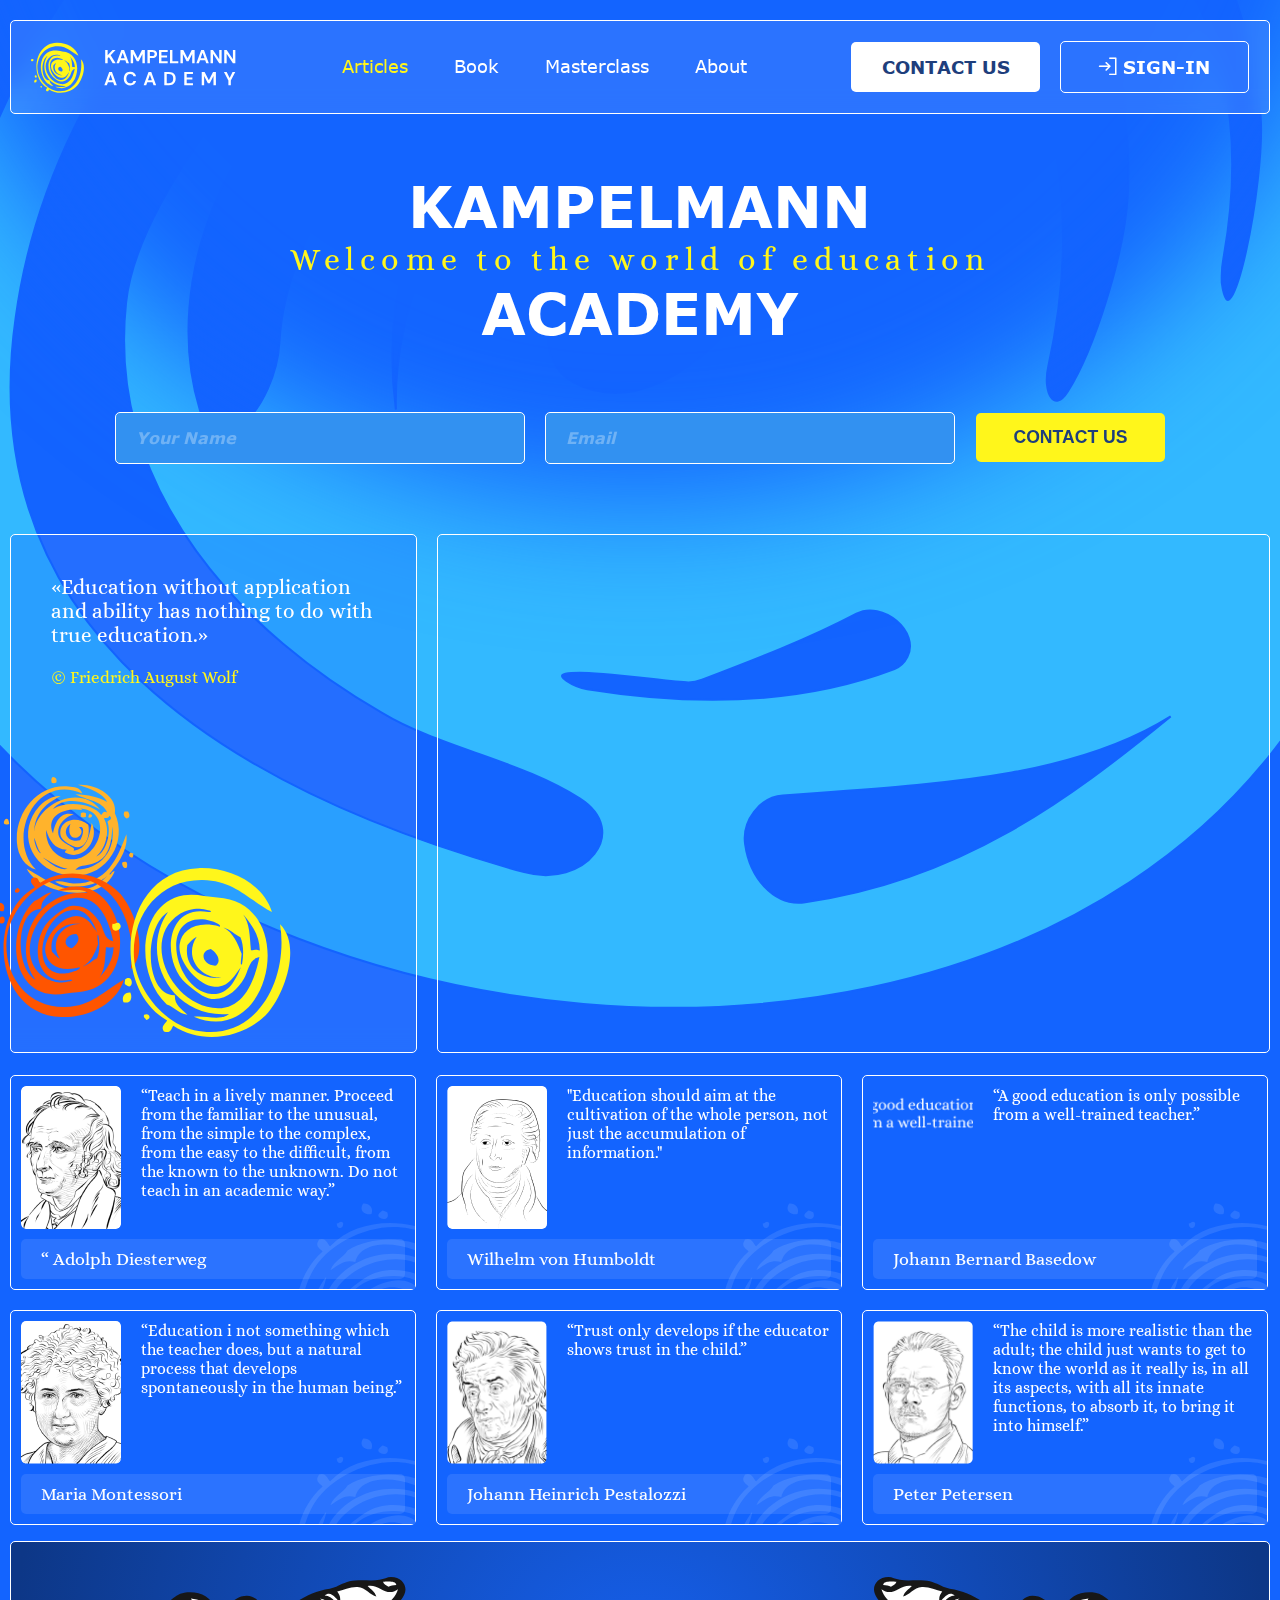
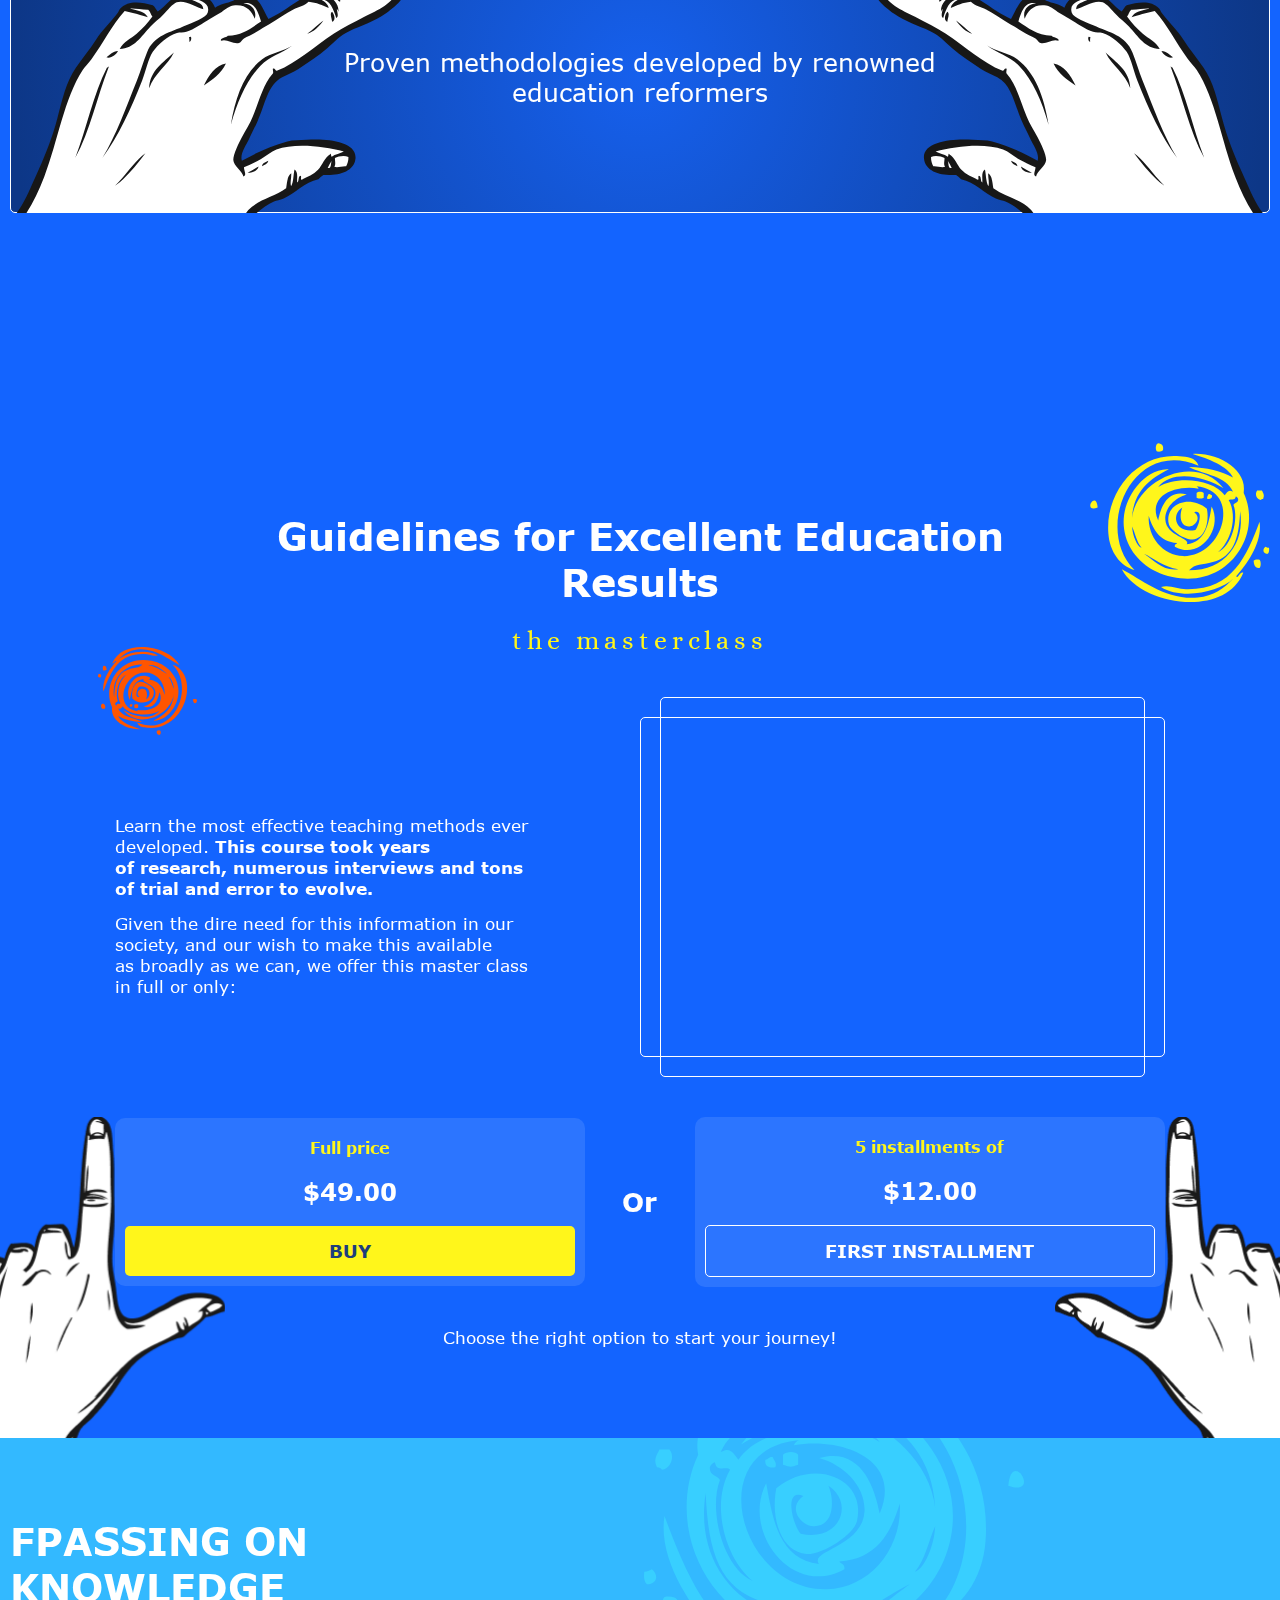
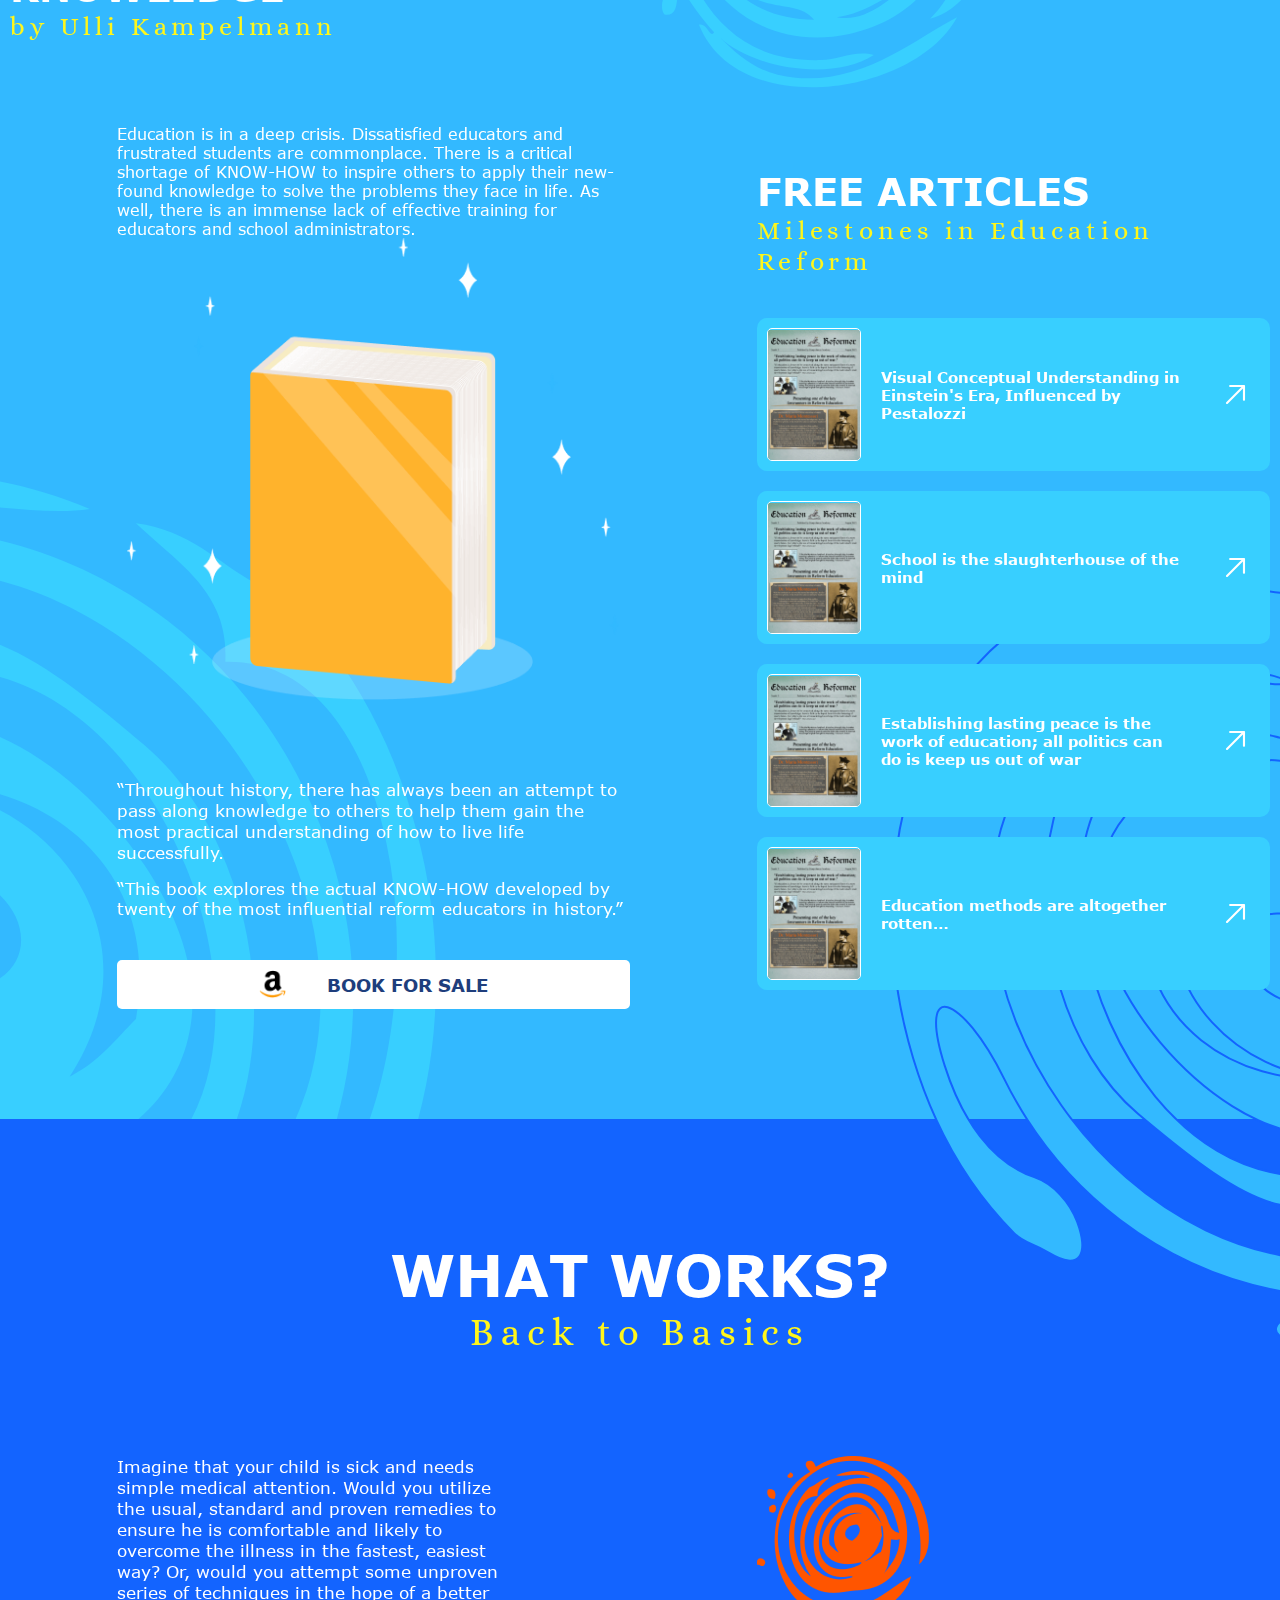
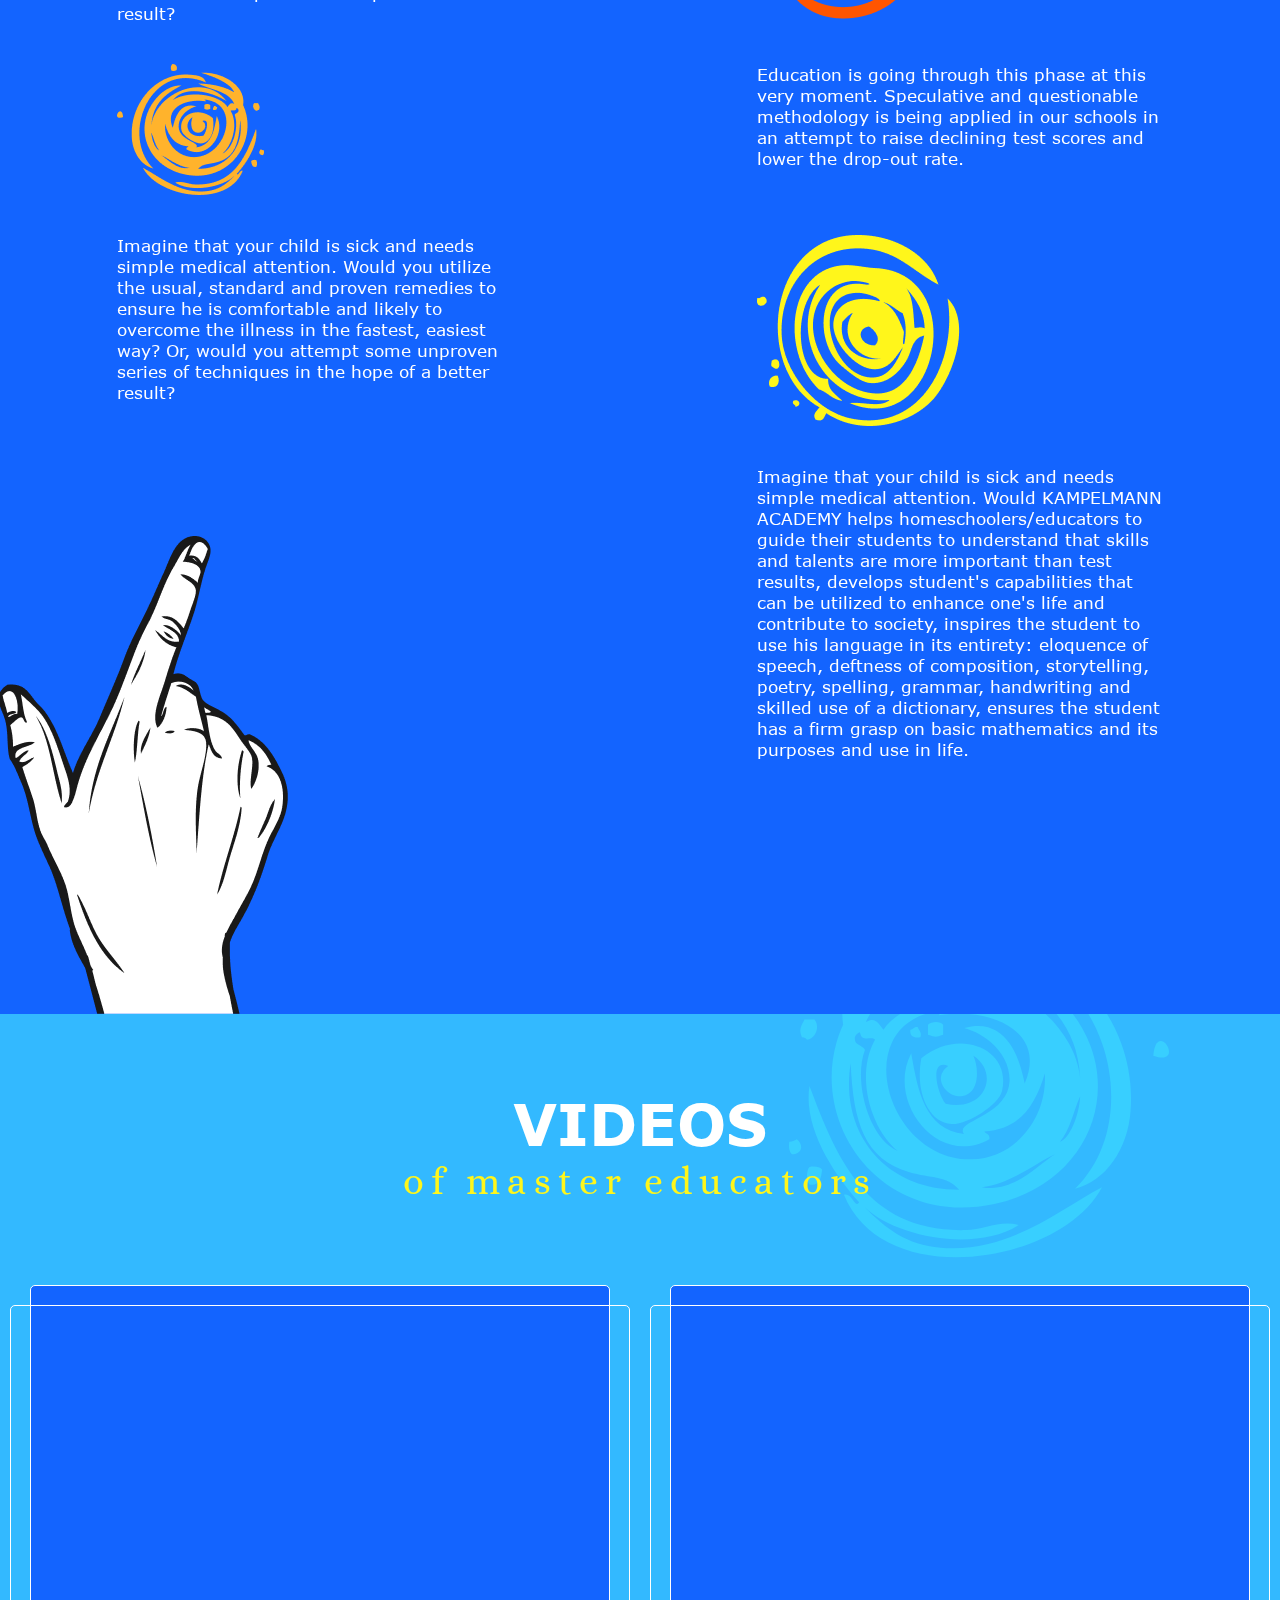
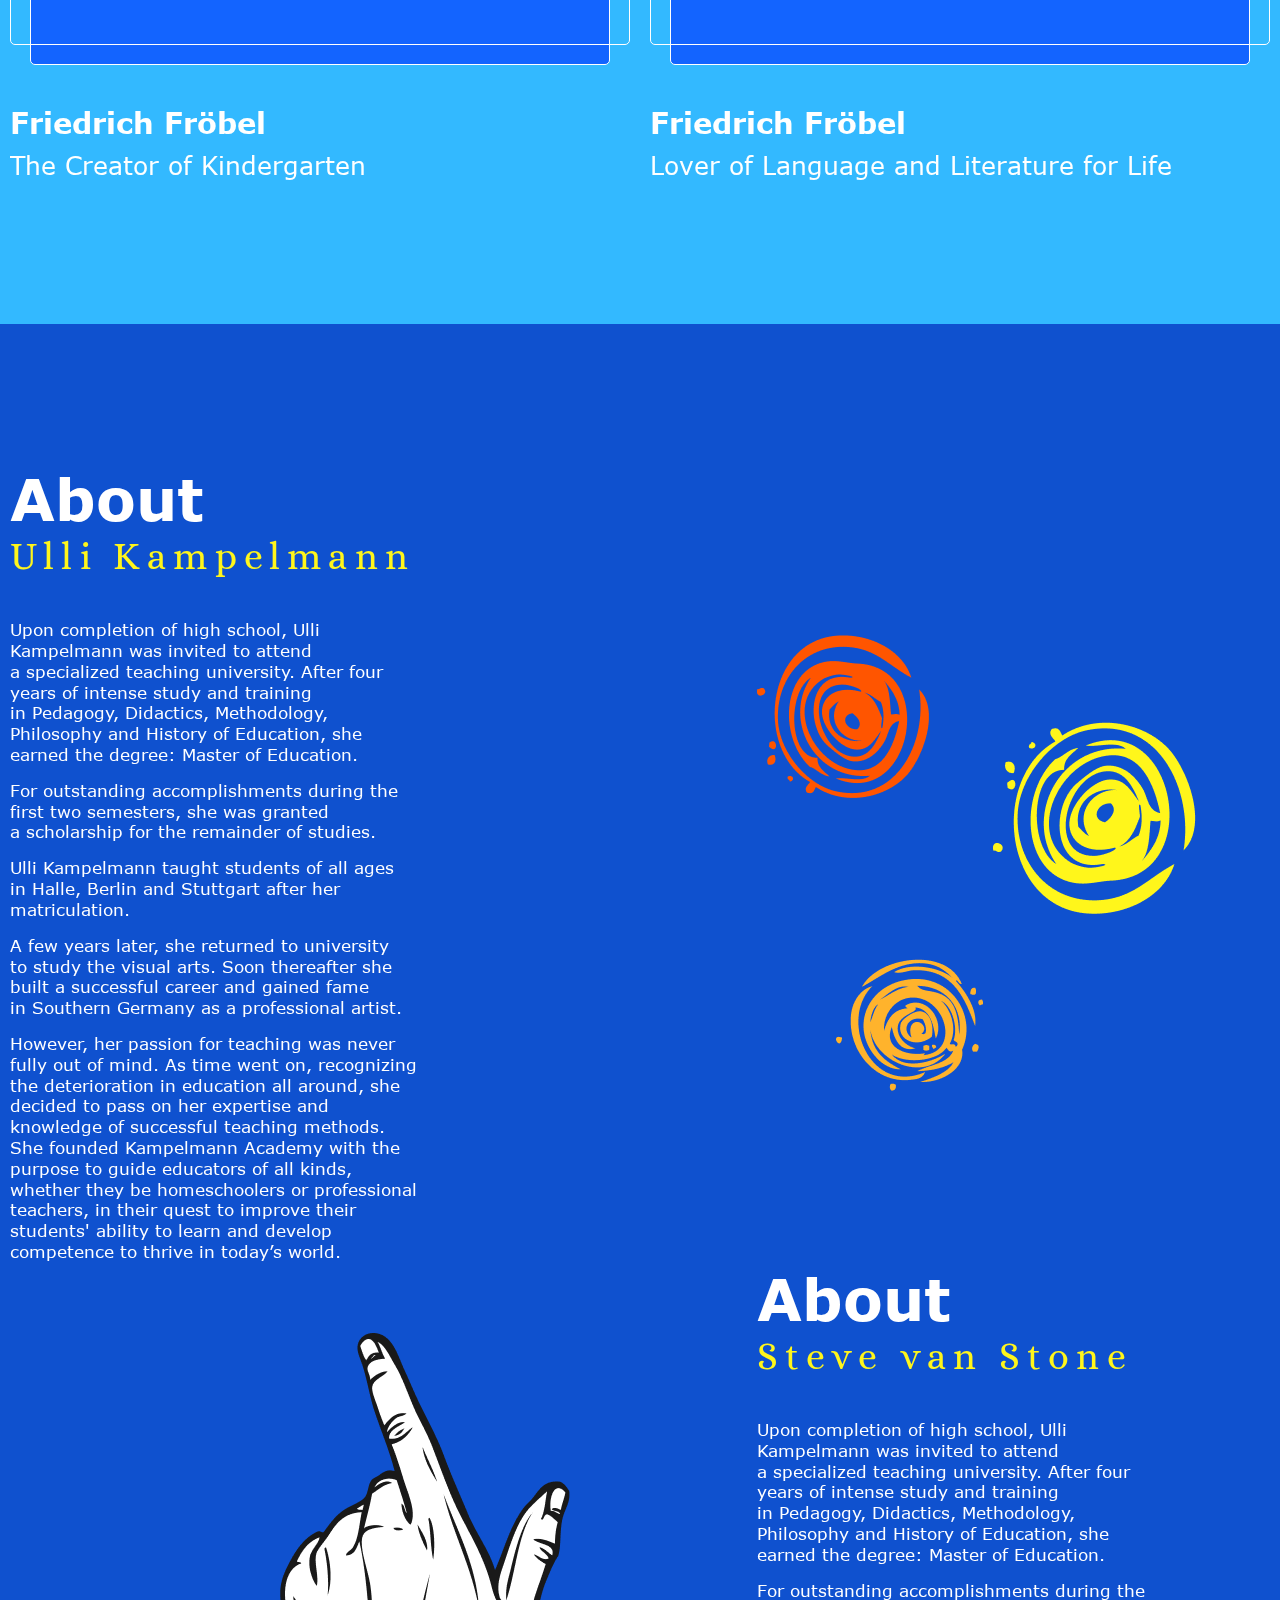
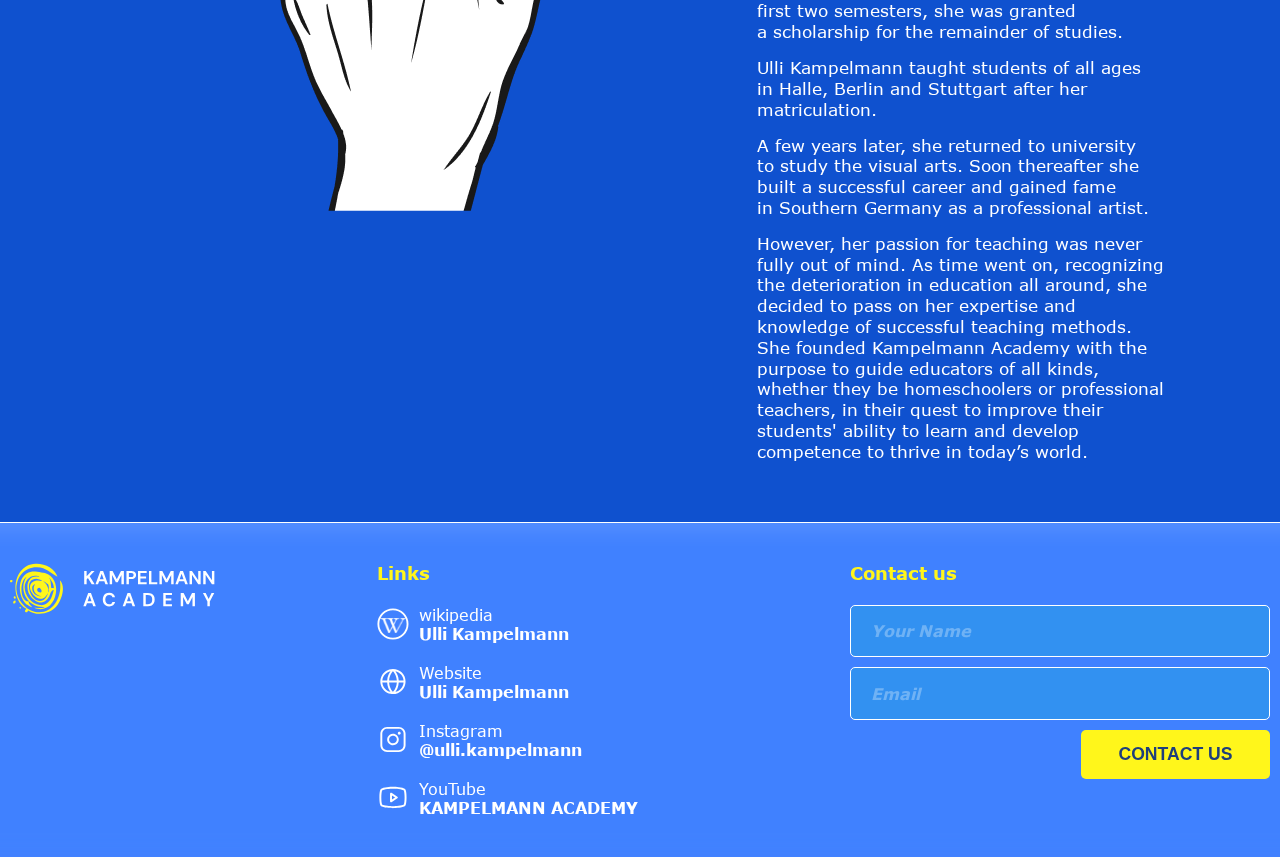
==== commit a3cff8fa: "add file" ====
--- a/index.html
+++ b/index.html
@@ -81,13 +81,13 @@
                 <div class="col-xl-10 col-lg-10 col-md-10 col-sm-12 col-xs-12 text-center">
 
                     <div class="s-main__inner">
-                        <h1 class="heading heading-font text-medium text-xl ">
+                        <h1 class="heading heading-font text-bold text-xl text-uppercase">
                             Kampelmann
                         </h1>
                         <h1 class="heading__sub">
                             Welcome to the world of education
                         </h1>
-                        <h1 class="heading heading-font text-medium text-xl ">
+                        <h1 class="heading heading-font text-bold text-xl text-uppercase">
                             Academy
                         </h1>
                     </div>
@@ -143,7 +143,7 @@
             <div class="row m-row">
                 <div class="col-xl-12 col-lg-12 col-md-12 col-sm-12 col-xs-12 column">
                     <div class="swiper-entry clients__slider">
-                        <div class="swiper-container" data-options='{"arrowsOut": true, "dynamicBullets": true, "slidesPerView": 1, "spaceBetween": 20, "grid":{"fill": "row", "rows": 1},
+                        <div class="swiper-container" data-options='{"arrowsOut": true, "dynamicBullets": true,  "slidesPerView": 1, "spaceBetween": 20, "grid":{"fill": "row", "rows": 1},
                         "breakpoints": {
                         "1024": {"slidesPerView": 3, "spaceBetween": 20, "grid":{"rows": 2}},
  "767": {"slidesPerView": 2, "spaceBetween": 20, "grid":{"rows": 2}},
@@ -154,14 +154,16 @@
                                     <div class="quote align-middle">
                                         <div class="d-flex align-justify">
                                             <div class="quote__img-wrap">
-                                                <img src="assets/img/quote-1.jpg" alt="" class="quote__img">
-                                            </div>
-                                            <div class="quote__text">“Education i not something which the teacher does,
-                                                but a natural process that develops spontaneously in the human being.”
+                                                <img src="assets/img/person-1.png" alt="" class="quote__img">
+                                            </div>
+                                            <div class="quote__text">“Teach in a lively manner. Proceed from the
+                                                familiar to the unusual, from the simple to the complex, from the easy
+                                                to the difficult, from the known to the unknown. Do not teach in an
+                                                academic way.”
                                             </div>
                                         </div>
                                         <div class="quote__author">“
-                                            Maria Montessori
+                                            Adolph Diesterweg
                                         </div>
                                     </div>
                                 </div>
@@ -169,239 +171,67 @@
                                     <div class="quote align-middle">
                                         <div class="d-flex align-justify">
                                             <div class="quote__img-wrap">
-                                                <img src="assets/img/quote-2.jpg" alt="" class="quote__img">
-                                            </div>
-                                            <div class="quote__text">““Teach in a lively manner. Proceed from the
-                                                familiar to the unusual, from the simple to the complex, from the easy
-                                                to the difficult, from the known to the unknown. Do not teach in an
-                                                academic way.”
+                                                <img src="assets/img/person-2.png" alt="" class="quote__img">
+                                            </div>
+                                            <div class="quote__text">"Education should aim at the cultivation of the
+                                                whole person, not just the accumulation of information."
                                             </div>
                                         </div>
-                                        <div class="quote__author">Adolph Diesterweg</div>
+                                        <div class="quote__author">Wilhelm von Humboldt</div>
                                     </div>
                                 </div>
                                 <div class="swiper-slide">
                                     <div class="quote align-middle">
                                         <div class="d-flex align-justify">
                                             <div class="quote__img-wrap">
-                                                <img src="assets/img/A4-1.png" alt="" class="quote__img">
-                                            </div>
-                                            <div class="quote__text">“Teach in a lively manner. Proceed from the
-                                                familiar to
-                                                the unusual, from the simple to the complex, from the easy to the
-                                                difficult, from the
-                                                known to the unknown. Do not teach in an academic way.”
+                                                <img src="assets/img/person-3.png" alt="" class="quote__img">
+                                            </div>
+                                            <div class="quote__text"> “A good education is only possible from a
+                                                well-trained teacher.”
                                             </div>
                                         </div>
-                                        <div class="quote__author">Adolph Diesterweg</div>
+                                        <div class="quote__author">Johann Bernard Basedow</div>
                                     </div>
                                 </div>
                                 <div class="swiper-slide">
                                     <div class="quote align-middle">
                                         <div class="d-flex align-justify">
                                             <div class="quote__img-wrap">
-                                                <img src="assets/img/A4-1.png" alt="" class="quote__img">
-                                            </div>
-                                            <div class="quote__text">“Teach in a lively manner. Proceed from the
-                                                familiar to
-                                                the unusual, from the simple to the complex, from the easy to the
-                                                difficult, from the
-                                                known to the unknown. Do not teach in an academic way.”
+                                                <img src="assets/img/person-4.png" alt="" class="quote__img">
+                                            </div>
+                                            <div class="quote__text">“Education i not something which the teacher does,
+                                                but a natural process that develops spontaneously in the human being.”
                                             </div>
                                         </div>
-                                        <div class="quote__author">Adolph Diesterweg</div>
+                                        <div class="quote__author">Maria Montessori</div>
                                     </div>
                                 </div>
                                 <div class="swiper-slide">
                                     <div class="quote align-middle">
                                         <div class="d-flex align-justify">
                                             <div class="quote__img-wrap">
-                                                <img src="assets/img/A4-1.png" alt="" class="quote__img">
-                                            </div>
-                                            <div class="quote__text">“Teach in a lively manner. Proceed from the
-                                                familiar to
-                                                the unusual, from the simple to the complex, from the easy to the
-                                                difficult, from the
-                                                known to the unknown. Do not teach in an academic way.”
+                                                <img src="assets/img/person-5.png" alt="" class="quote__img">
+                                            </div>
+                                            <div class="quote__text">“Trust only develops if the educator shows trust in
+                                                the child.”
                                             </div>
                                         </div>
-                                        <div class="quote__author">Adolph Diesterweg</div>
+                                        <div class="quote__author">Johann Heinrich Pestalozzi</div>
                                     </div>
                                 </div>
                                 <div class="swiper-slide">
                                     <div class="quote align-middle">
                                         <div class="d-flex align-justify">
                                             <div class="quote__img-wrap">
-                                                <img src="assets/img/A4-1.png" alt="" class="quote__img">
-                                            </div>
-                                            <div class="quote__text">“Teach in a lively manner. Proceed from the
-                                                familiar to
-                                                the unusual, from the simple to the complex, from the easy to the
-                                                difficult, from the
-                                                known to the unknown. Do not teach in an academic way.”
+                                                <img src="assets/img/person-6.png" alt="" class="quote__img">
+                                            </div>
+                                            <div class="quote__text">“The child is more realistic than the adult; the
+                                                child just wants to get to know the world as it really is, in all its
+                                                aspects, with all its innate functions, to absorb it, to bring it into
+                                                himself.”
                                             </div>
                                         </div>
-                                        <div class="quote__author">Adolph Diesterweg</div>
-                                    </div>
-                                </div>
-                                <div class="swiper-slide">
-                                    <div class="quote align-middle">
-                                        <div class="d-flex align-justify">
-                                            <div class="quote__img-wrap">
-                                                <img src="assets/img/A4-1.png" alt="" class="quote__img">
-                                            </div>
-                                            <div class="quote__text">“Teach in a lively manner. Proceed from the
-                                                familiar to
-                                                the unusual, from the simple to the complex, from the easy to the
-                                                difficult, from the
-                                                known to the unknown. Do not teach in an academic way.”
-                                            </div>
-                                        </div>
-                                        <div class="quote__author">Adolph Diesterweg</div>
-                                    </div>
-                                </div>
-                                <div class="swiper-slide">
-                                    <div class="quote align-middle">
-                                        <div class="d-flex align-justify">
-                                            <div class="quote__img-wrap">
-                                                <img src="assets/img/A4-1.png" alt="" class="quote__img">
-                                            </div>
-                                            <div class="quote__text">“Teach in a lively manner. Proceed from the
-                                                familiar to
-                                                the unusual, from the simple to the complex, from the easy to the
-                                                difficult, from the
-                                                known to the unknown. Do not teach in an academic way.”
-                                            </div>
-                                        </div>
-                                        <div class="quote__author">Adolph Diesterweg</div>
-                                    </div>
-                                </div>
-                                <div class="swiper-slide">
-                                    <div class="quote align-middle">
-                                        <div class="d-flex align-justify">
-                                            <div class="quote__img-wrap">
-                                                <img src="assets/img/A4-1.png" alt="" class="article__img">
-                                            </div>
-                                            <div class="quote__text">“Teach in a lively manner. Proceed from the
-                                                familiar to
-                                                the unusual, from the simple to the complex, from the easy to the
-                                                difficult, from the
-                                                known to the unknown. Do not teach in an academic way.”
-                                            </div>
-                                        </div>
-                                        <div class="quote__author">Adolph Diesterweg</div>
-                                    </div>
-                                </div>
-                                <div class="swiper-slide">
-                                    <div class="quote align-middle">
-                                        <div class="d-flex align-justify">
-                                            <div class="quote__img-wrap">
-                                                <img src="assets/img/A4-1.png" alt="" class="article__img">
-                                            </div>
-                                            <div class="quote__text">“Teach in a lively manner. Proceed from the
-                                                familiar to
-                                                the unusual, from the simple to the complex, from the easy to the
-                                                difficult, from the
-                                                known to the unknown. Do not teach in an academic way.”
-                                            </div>
-                                        </div>
-                                        <div class="quote__author">Adolph Diesterweg</div>
-                                    </div>
-                                </div>
-                                <div class="swiper-slide">
-                                    <div class="quote align-middle">
-                                        <div class="d-flex align-justify">
-                                            <div class="quote__img-wrap">
-                                                <img src="assets/img/A4-1.png" alt="" class="article__img">
-                                            </div>
-                                            <div class="quote__text">“Teach in a lively manner. Proceed from the
-                                                familiar to
-                                                the unusual, from the simple to the complex, from the easy to the
-                                                difficult, from the
-                                                known to the unknown. Do not teach in an academic way.”
-                                            </div>
-                                        </div>
-                                        <div class="quote__author">Adolph Diesterweg</div>
-                                    </div>
-                                </div>
-                                <div class="swiper-slide">
-                                    <div class="quote align-middle">
-                                        <div class="d-flex align-justify">
-                                            <div class="quote__img-wrap">
-                                                <img src="assets/img/A4-1.png" alt="" class="article__img">
-                                            </div>
-                                            <div class="quote__text">“Teach in a lively manner. Proceed from the
-                                                familiar to
-                                                the unusual, from the simple to the complex, from the easy to the
-                                                difficult, from the
-                                                known to the unknown. Do not teach in an academic way.”
-                                            </div>
-                                        </div>
-                                        <div class="quote__author">Adolph Diesterweg</div>
-                                    </div>
-                                </div>
-                                <div class="swiper-slide">
-                                    <div class="quote align-middle">
-                                        <div class="d-flex align-justify">
-                                            <div class="quote__img-wrap">
-                                                <img src="assets/img/A4-1.png" alt="" class="article__img">
-                                            </div>
-                                            <div class="quote__text">“Teach in a lively manner. Proceed from the
-                                                familiar to
-                                                the unusual, from the simple to the complex, from the easy to the
-                                                difficult, from the
-                                                known to the unknown. Do not teach in an academic way.”
-                                            </div>
-                                        </div>
-                                        <div class="quote__author">Adolph Diesterweg</div>
-                                    </div>
-                                </div>
-                                <div class="swiper-slide">
-                                    <div class="quote align-middle">
-                                        <div class="d-flex align-justify">
-                                            <div class="quote__img-wrap">
-                                                <img src="assets/img/A4-1.png" alt="" class="article__img">
-                                            </div>
-                                            <div class="quote__text">“Teach in a lively manner. Proceed from the
-                                                familiar to
-                                                the unusual, from the simple to the complex, from the easy to the
-                                                difficult, from the
-                                                known to the unknown. Do not teach in an academic way.”
-                                            </div>
-                                        </div>
-                                        <div class="quote__author">Adolph Diesterweg</div>
-                                    </div>
-                                </div>
-                                <div class="swiper-slide">
-                                    <div class="quote align-middle">
-                                        <div class="d-flex align-justify">
-                                            <div class="quote__img-wrap">
-                                                <img src="assets/img/A4-1.png" alt="" class="article__img">
-                                            </div>
-                                            <div class="quote__text">“Teach in a lively manner. Proceed from the
-                                                familiar to
-                                                the unusual, from the simple to the complex, from the easy to the
-                                                difficult, from the
-                                                known to the unknown. Do not teach in an academic way.”
-                                            </div>
-                                        </div>
-                                        <div class="quote__author">Adolph Diesterweg</div>
-                                    </div>
-                                </div>
-                                <div class="swiper-slide">
-                                    <div class="quote align-middle">
-                                        <div class="d-flex align-justify">
-                                            <div class="quote__img-wrap">
-                                                <img src="assets/img/A4-1.png" alt="" class="article__img">
-                                            </div>
-                                            <div class="quote__text">“Teach in a lively manner. Proceed from the
-                                                familiar to
-                                                the unusual, from the simple to the complex, from the easy to the
-                                                difficult, from the
-                                                known to the unknown. Do not teach in an academic way.”
-                                            </div>
-                                        </div>
-                                        <div class="quote__author">Adolph Diesterweg</div>
+                                        <div class="quote__author">Peter Petersen</div>
                                     </div>
                                 </div>
                             </div>
@@ -432,7 +262,7 @@
 
     <section class="section s-guidelines overlap">
         <img src="assets/img/guidelines-bg.svg" alt="" class="decor-bg d-none">
-        <div class="bg__wrap">
+        <div class="bg__wrap d-none">
             <div class="bg"></div>
             <div class="bg"></div>
             <div class="bg"></div>
@@ -441,8 +271,8 @@
 
 
             <div class="row align-center s-guidelines__top --relative">
-                <img src="assets/img/1.png" alt="" class="decor-circle decor-circle-1">
-                <img src="assets/img/3.png" alt="" class="decor-circle decor-circle-2">
+                <img src="assets/img/guidelines-decor-1.svg" alt="" class="decor-circle decor-circle-1">
+                <img src="assets/img/guidelines-decor-2.svg" alt="" class="decor-circle decor-circle-2">
                 <div class="col-xl-8 col-lg-7 col-md-7 col-sm-12 col-xs-12 text-center --relative">
                     <div class="heading text-bold text-l">Guidelines for Excellent Education
                         Results
@@ -507,13 +337,14 @@
     </section>
 
     <section class="s-education section">
-        <img src="assets/img/decor-large.svg" alt="decor" class="decor decor-2">
+        <img src="assets/img/decor-large.svg" alt="decor" class="decor decor-2 d-none d-md-block">
         <div class="container --relative">
 
             <img src="assets/img/decor-small.svg" alt="decor" class="decor decor-1">
 
 
             <div class="row s-education__inner">
+
                 <div class="col-xl-5 col-lg-5 col-md-5 col-sm-12 col-xs-12 overlap">
                     <div class="heading text-bold text-l --relative text-uppercase">FPASSING ON
                         KNOWLEDGE
@@ -547,8 +378,9 @@
                     </div>
                 </div>
                 <div class="col-xl-5 col-lg-5 col-md-5 col-sm-12 col-xs-12 column free-article">
-                    <div class="heading text-bold text-l --relative text-uppercase">FREE ARTICLES</div>
-                    <div class="heading__sub text-m">Milestones in Education Reform</div>
+                    <img src="assets/img/decor-large.svg" alt="decor" class="decor decor-2 d-block d-md-none">
+                    <div class="heading text-bold text-l --relative text-uppercase overlap">FREE ARTICLES</div>
+                    <div class="heading__sub text-m overlap">Milestones in Education Reform</div>
 
                     <a href="" class="article align-middle">
                         <div class="article__img-wrap">
@@ -761,7 +593,13 @@
                 </div>
                 <div class="col-xl-5 col-lg-5 col-md-6 col-sm-12 col-xs-12 column">
                     <div class="img-wrap">
-                        <img src="assets/img/about-1.png" alt="" class="img">
+                       <!-- <img src="assets/img/about-1.png" alt="" class="img">-->
+                        <picture>
+                            <source media="(max-width: 799px)" srcset="assets/img/about-mobil.svg" />
+                            <source media="(min-width: 800px)" srcset="assets/img/about-1.png" />
+                            <img src="assets/img/about-1.png" alt="Chris standing up holding his daughter Elva" />
+                        </picture>
+
                     </div>
                 </div>
             </div>
@@ -805,6 +643,7 @@
         </div>
     </section>
 
+
 </main>
 
 <footer class="footer">
--- a/assets/css/app.css
+++ b/assets/css/app.css
@@ -1,2 +1,2 @@
-html,body,div,applet,object,iframe,h1,h2,h3,h4,h5,h6,p,blockquote,pre,abbr,acronym,address,big,cite,code,del,dfn,em,img,ins,kbd,q,s,samp,small,strike,strong,sub,sup,tt,var,u,center,dl,dt,dd,ol,ul,li,p,fieldset,form,label,legend,table,caption,tbody,tfoot,thead,tr,th,td,article,aside,canvas,details,embed,figure,figcaption,footer,header,hgroup,menu,nav,output,ruby,section,summary,time,mark,audio,video,figure,body{margin:0;padding:0;border:0;font-family:'Verdana', sans-serif;font-weight:400;vertical-align:baseline}article,aside,details,figcaption,figure,footer,header,hgroup,menu,nav,section{display:block}body{position:relative;font-family:'Verdana', sans-serif;font-weight:400;background:#1364FF;color:#fff}ol,ul{list-style:none;margin:0;padding:0}blockquote,q{quotes:none}blockquote:before,blockquote:after,q:before,q:after{content:''}table{border-collapse:collapse;border-spacing:0}*,*:before,*:after{-webkit-box-sizing:border-box;-moz-box-sizing:border-box;box-sizing:border-box}*{-webkit-tap-highlight-color:transparent !important;outline:none !important}@font-face{font-family:'Verdana';src:url("../fonts/Verdana.ttf") format("truetype");font-weight:normal;font-style:normal}@font-face{font-family:'Verdana';src:url("../fonts/Verdana-Bold.ttf") format("truetype");font-weight:700;font-style:normal}@font-face{font-family:'Alice';src:url("../fonts/Alice-Regular.ttf") format("truetype");font-weight:normal;font-style:normal}@font-face{font-family:'icomoon';src:url("../fonts/icomoon.eot");src:url("../fonts/icomoon.eot") format("embedded-opentype"),url("../fonts/icomoon.ttf") format("truetype"),url("../fonts/icomoon.woff") format("woff"),url("../fonts/icomoon.svg") format("svg");font-weight:normal;font-style:normal;font-display:block}[class^="icon-"],[class*=" icon-"]{font-family:'icomoon' !important;speak:never;font-style:normal;font-weight:normal;font-variant:normal;text-transform:none;line-height:1;-webkit-font-smoothing:antialiased;-moz-osx-font-smoothing:grayscale}.text-right{text-align:right}.text-center{text-align:center}.text-left{text-align:left}.text-justify{text-align:justify}.text-uppercase{text-transform:uppercase}.text-light{font-weight:300}.text-regular{font-weight:400}.text-medium{font-weight:500}.text-semibold{font-weight:600}.text-bold{font-weight:700}.text-xl{font-size:75px;font-size:-webkit-calc(32px + (75 - 32) * ((100vw - 300px) / (1920 - 300)));font-size:-moz-calc(32px + (75 - 32) * ((100vw - 300px) / (1920 - 300)));font-size:calc(32px + (75 - 32) * ((100vw - 300px) / (1920 - 300)));line-height:1.22}.text-l{font-size:47px;font-size:-webkit-calc(24px + (47 - 24) * ((100vw - 300px) / (1920 - 300)));font-size:-moz-calc(24px + (47 - 24) * ((100vw - 300px) / (1920 - 300)));font-size:calc(24px + (47 - 24) * ((100vw - 300px) / (1920 - 300)));line-height:1.221}.text-m{font-size:30px;font-size:-webkit-calc(20px + (30 - 20) * ((100vw - 300px) / (1920 - 300)));font-size:-moz-calc(20px + (30 - 20) * ((100vw - 300px) / (1920 - 300)));font-size:calc(20px + (30 - 20) * ((100vw - 300px) / (1920 - 300)));line-height:1.22}.text-s{font-size:18px;font-size:-webkit-calc(16px + (18 - 16) * ((100vw - 300px) / (1920 - 300)));font-size:-moz-calc(16px + (18 - 16) * ((100vw - 300px) / (1920 - 300)));font-size:calc(16px + (18 - 16) * ((100vw - 300px) / (1920 - 300)));line-height:1.22}.icon-open:before{content:"\e900"}.icon-sign:before{content:"\e901"}.heading__sub{font-family:'Alice', serif;letter-spacing:0.19em;color:#FFF61B}.overflow-hidden{overflow:hidden}.main{min-height:100vh}.html.overflow-menu{overflow:hidden}html.overflow-hidden body{overflow:hidden}html:not(.touch-screen)::-webkit-scrollbar,html:not(.touch-screen) *::-webkit-scrollbar{width:6px;height:6px}html:not(.touch-screen)::-webkit-scrollbar-track,html:not(.touch-screen) *::-webkit-scrollbar-track{background-color:#eee}html:not(.touch-screen)::-webkit-scrollbar-thumb,html:not(.touch-screen) *::-webkit-scrollbar-thumb{background-color:#FFF61B !important}.lg-actions .lg-next,.lg-actions .lg-prev{background-color:transparent !important;color:#fff !important}.lg-autoplay-button{display:none !important}html{overflow-y:scroll}body .hide-scrollbar,html .hide-scrollbar{scrollbar-width:none}body .hide-scrollbar::-webkit-scrollbar,html .hide-scrollbar::-webkit-scrollbar{display:none}img::selection{background-color:transparent}.default-icon{width:100%}.default-icon img{height:100%;width:100%;object-fit:cover;object-position:center}.--relative{position:relative}a{text-decoration:none;color:inherit;cursor:pointer;-webkit-font-smoothing:antialiased}img{display:block;max-width:100%}.overlap{position:relative;z-index:3}body.overflow-hidden{overflow:hidden}.body-padding{height:80px}@media (max-width: 767px){.body-padding{height:85px}}.section{overflow:hidden;position:relative}.main{overflow:hidden}.main-wrapper{z-index:1}.swiper-container{margin-left:auto;margin-right:auto;position:relative;overflow:hidden;list-style:none;padding:0;z-index:1;width:100%;height:100%}.swiper-pagination{position:relative;bottom:0;margin-top:0;display:none;flex-direction:row;justify-content:center;z-index:2 !important}@media (max-width: 767px){.swiper-pagination{display:flex}}.swiper-pagination.swiper-pagination-horizontal{width:auto}.swiper-pagination-bullet{font-size:0;width:6px;height:6px;background:rgba(255,255,255,0.5);border-radius:100%;margin:0 3.5px;-webkit-transition:all .4s ease-out;-moz-transition:all .4s ease-out;-o-transition:all .4s ease-out;transition:all .4s ease-out}.swiper-pagination-bullet:hover,.swiper-pagination-bullet-active{background-color:#fff;transform:scale(1.2)}.swiper-button-next,.swiper-button-prev{-webkit-transition:all .4s ease-out;-moz-transition:all .4s ease-out;-o-transition:all .4s ease-out;transition:all .4s ease-out;border-color:#FFF61B}.swiper-button-next i,.swiper-button-prev i{font-size:15px;font-size:15px;font-size:-webkit-calc(10px + (15 - 10) * ((100vw - 300px) / (1920 - 300)));font-size:-moz-calc(10px + (15 - 10) * ((100vw - 300px) / (1920 - 300)));font-size:calc(10px + (15 - 10) * ((100vw - 300px) / (1920 - 300)));font-weight:300;color:#FFF61B;-webkit-transition:all .5s ease-out;-moz-transition:all .5s ease-out;-o-transition:all .5s ease-out;transition:all .5s ease-out}.swiper-button-next:after,.swiper-button-prev:after{display:none}.swiper-button-next:hover,.swiper-button-prev:hover{border-color:#FB0}.swiper-button-next:hover i,.swiper-button-prev:hover i{color:#FB0}.swiper-button-next{margin-left:20px}.swiper-container:not(.swiper-no-swiping){cursor:url(../img/drag.png) 16 9,ew-resize}.swiper-container.swiper-initialized{opacity:1}.fade-in{animation:fade-in 0.35s cubic-bezier(0.165, 0.84, 0.44, 1)}.animate-in{animation:modalIn 0.7s cubic-bezier(0.165, 0.84, 0.44, 1);animation-iteration-count:1}.animate-away{animation:modalAway 1.4s cubic-bezier(0.165, 0.84, 0.44, 1);animation-iteration-count:1}@-webkit-keyframes modalIn{0%{transform:translateY(200%);opacity:0}100%{transform:translateY(0%);opacity:1}}@keyframes modalIn{0%{transform:translateY(200%);opacity:0}100%{transform:translateY(0%);opacity:1}}@-webkit-keyframes modalAway{0%{transform:translateY(0%)}100%{transform:translateY(200%)}}@keyframes modalAway{0%{transform:translateY(0%)}100%{transform:translateY(200%)}}@keyframes fade-in{0%{opacity:0}100%{opacity:1}}@keyframes fadeEffect{from{opacity:0}to{opacity:1}}.dashed{-webkit-animation:dash 8s linear infinite;animation:dash 8s linear infinite}.dashed__box{transform:rotate(90deg);left:20px;top:15px;position:relative}@keyframes dash{from{stroke-dashoffset:200}to{stroke-dashoffset:0}}@-webkit-keyframes dash{from{stroke-dashoffset:200}to{stroke-dashoffset:0}}.animation{opacity:1;-webkit-transition:all 0.5s;-o-transition:all 0.5s;transition:all 0.5s}.animation.animated{opacity:1}.logo__wrap{width:206px;display:block}.header{top:20px;left:0;width:100%;position:fixed;z-index:10;visibility:visible;opacity:1}@media (max-width: 400px){.header{top:10px}}.header__inner{position:relative;padding:20px;border:1px solid #fff;border-radius:5px}@media (max-width: 767px){.header__inner{padding:16px 13px}}@media (max-width: 400px){.header__inner{padding:10px}}.header__inner:after{content:"";position:absolute;left:0;top:0;width:100%;height:100%;backdrop-filter:blur(10px);-webkit-backdrop-filter:blur(10px);background-color:rgba(255,255,255,0.1);z-index:-1}@media (max-width: 991px){.header-main{height:100%;-webkit-box-align:center;-webkit-align-items:center;-ms-flex-align:center;align-items:center;-webkit-box-pack:center;-webkit-justify-content:center;-ms-flex-pack:center;justify-content:center}}@media (max-width: 1199px){.header .btn{padding:14px;min-width:155px}}@media (max-width: 991px){.header .btn{width:100%}}@media (max-width: 991px){.header .btn__wrap{max-width:340px;padding:16px}}.header .btn:nth-child(1){margin-right:20px}@media (max-width: 991px){.header .btn:nth-child(1){margin:0 0 16px 0}}@media (max-width: 991px){.header .logo__wrap{width:165px}}.header .navbar{-webkit-box-flex:1;-ms-flex-positive:1;flex-grow:1;display:-webkit-box;display:-ms-flexbox;display:flex;-webkit-box-pack:end;-ms-flex-pack:end;justify-content:flex-end;-webkit-box-align:center;-ms-flex-align:center;align-items:center}@media (max-width: 991px){.header .navbar .main-navigation{display:flex;justify-content:center;flex-direction:column;width:170px}}.header .navbar .menu{margin-right:20px}@media (max-width: 1199px){.header .navbar .menu{margin-right:20px}}@media (min-width: 767px){.header .navbar .menu{height:100%}}@media (max-width: 767px){.header .navbar .menu{padding:42px 16px 32px 16px;text-align:center;margin:0}}.header .navbar .menu-item{display:inline-block;position:relative;height:100%}@media (max-width: 767px){.header .navbar .menu-item{padding:0;display:block;height:auto;margin:0}}.header .navbar .menu-item+.menu-item{margin-left:40px}@media (max-width: 1199px){.header .navbar .menu-item+.menu-item{margin-left:15px}}@media (max-width: 991px){.header .navbar .menu-item+.menu-item{margin:32px 0 0 0}}.header .navbar .menu-item a{font-weight:400;font-size:18px;line-height:1.2;color:#fff;transition:color ease-out .3s;position:relative}.header .navbar .menu-item:hover>a,.header .navbar .menu-item.current-menu-item>a{color:#FFF61B}.header .navbar .menu-item:hover>a:after,.header .navbar .menu-item.current-menu-item>a:after{background-color:#FFF61B;width:100%;transition:all ease-out .5s}@media (max-width: 991px){.header .navbar{position:fixed;top:85px;left:10px;right:10px;width:calc(100% - 20px);border:1px solid #fff;border-radius:5px;display:flex;flex-direction:column;justify-content:center;-webkit-backface-visibility:hidden;backface-visibility:hidden;overflow:hidden;z-index:-1;pointer-events:none;-webkit-transition:.5s;transition:.5s;-webkit-transform:translateY(-150%);-ms-transform:translateY(-150%);transform:translateY(-150%)}.header .navbar:after{content:"";position:absolute;left:0;top:0;width:100%;height:100%;backdrop-filter:blur(10px);-webkit-backdrop-filter:blur(10px);background-color:rgba(255,255,255,0.1);z-index:-1}.header .navbar.is-visible{opacity:1;visibility:visible;z-index:50;pointer-events:all;-webkit-transform:translateY(0);-ms-transform:translateY(0);transform:translateY(0)}.header .navbar.is-visible .menu-item a:before{height:0}.header .navbar.is-visible .location,.header .navbar.is-visible .languages-navigation{opacity:1;transition:all 2.5s ease}}.burger{display:flex;cursor:pointer;width:28px;height:18px;justify-content:space-between;flex-direction:column;-webkit-transition:all .3s ease-out;-moz-transition:all .3s ease-out;-o-transition:all .3s ease-out;transition:all .3s ease-out}.burger__wrap{width:50px;height:50px;border-radius:0;display:none}@media (max-width: 991px){.burger__wrap{display:flex}}.burger__wrap.active .burger span{width:100%}.burger__wrap.active .burger span:nth-child(1){transform:translateY(8px) rotate(45deg)}.burger__wrap.active .burger span:nth-child(2){opacity:0}.burger__wrap.active .burger span:nth-child(3){transform:translateY(-8px) rotate(-45deg)}.burger>span{height:2px;background-color:#fff;border-radius:10px;transition:0.5s;z-index:999}.footer{overflow:hidden;background:rgba(255,255,255,0.1);border-top:1px solid #fff;padding:40px 0;position:relative;z-index:66655}@media (max-width: 767px){.footer{padding:32px 0 64px 0}}.footer:after{content:"";position:absolute;left:0;top:0;width:100%;height:100%;backdrop-filter:blur(10px);-webkit-backdrop-filter:blur(10px);background-color:rgba(255,255,255,0.1);z-index:-1}.footer .social__name,.footer .social__link{font-size:16px}.footer .social__item{display:grid;grid-template-columns:32px 1fr;gap:10px}.footer .social__item+.social__item{margin-top:20px}@media (max-width: 767px){.footer .logo__wrap{margin-bottom:32px}}.footer .cta-form{width:100%}@media (max-width: 767px){.footer .cta-form{max-width:400px}}.footer .cta-form .btn-primary{margin-left:auto}@media (max-width: 767px){.footer .cta-form .btn-primary{width:100%}}@media (max-width: 767px){.footer-item:not(.footer-item:last-child){margin-bottom:32px}}.footer-item__heading{margin-bottom:20px;color:#FFF61B;font-size:18px}.d-none{display:none !important}.d-block{display:block !important}.d-inline-block{display:inline-block !important}@media (min-width: 576px){.d-sm-block{display:block !important}.d-sm-none{display:none !important}.d-sm-flex{display:flex !important}.d-sm-inline-block{display:inline-block !important}}@media (min-width: 768px){.d-md-block{display:block !important}.d-md-none{display:none !important}.d-md-flex{display:flex !important;display:-webkit-box;display:-webkit-flex;display:-ms-flexbox;display:flex;-webkit-flex-flow:row wrap;flex-flow:row wrap}.d-md-inline-block{display:inline-block !important}}@media (min-width: 992px){.d-lg-block{display:block !important}.d-lg-none{display:none !important}.d-lg-flex{display:flex !important}.d-lg-inline-block{display:inline-block !important}}@media (min-width: 1200px){.d-xl-block{display:block !important}.d-xl-none{display:none !important}.d-xl-flex{display:flex !important}.d-xl-inline-block{display:inline-block !important}}.container{width:100%;max-width:1310px;margin:auto;padding:0 10px}.container-fluid{width:100%;padding-right:10px;padding-left:10px;margin-right:auto;margin-left:auto}@media (max-width: 767px){.container-fluid{padding-right:15px;padding-left:15px}}.row{display:-webkit-box;display:-webkit-flex;display:-ms-flexbox;display:flex;-webkit-flex-flow:row wrap;flex-flow:row wrap}.d-flex{display:-webkit-box;display:-webkit-flex;display:-ms-flexbox;display:flex;-webkit-flex-flow:row wrap;flex-flow:row wrap}.m-auto{display:block;margin:auto}.m-row{margin:0 -10px}@media (max-width: 575px){.m-row{margin:0}}.p-0{padding:0}.column{padding:0 10px;position:relative}@media (max-width: 575px){.column{padding:0}}.align-self-middle{-webkit-align-self:center;align-self:center}.align-self-end{-webkit-align-self:flex-end;align-self:flex-end}.align-center{-webkit-box-pack:center;-webkit-justify-content:center;-ms-flex-pack:center;justify-content:center}.align-spaced{-webkit-justify-content:space-around;justify-content:space-around}.align-evenly{-webkit-box-pack:space-evenly;-ms-flex-pack:space-evenly;justify-content:space-evenly}.align-middle{-webkit-box-align:center;-webkit-align-items:center;-ms-flex-align:center;align-items:center}.align-justify{-webkit-box-pack:justify;-webkit-justify-content:space-between;-ms-flex-pack:justify;justify-content:space-between}.align-right{-webkit-box-pack:end;-webkit-justify-content:flex-end;-ms-flex-pack:end;justify-content:flex-end}.align-left{-webkit-box-pack:start;-webkit-justify-content:flex-start;-ms-flex-pack:start;justify-content:flex-start}.align-end{-webkit-box-align:end;-ms-flex-align:end;align-items:flex-end}.align-start{-webkit-box-align:end;-ms-flex-align:end;align-items:flex-start}.align-self-bottom{-webkit-align-self:flex-end;-ms-flex-item-align:end;align-self:flex-end}.align-content-justify{-ms-flex-line-pack:justify;align-content:space-between}.col-xs-1{-webkit-box-flex:0;-webkit-flex:0 0 8.333333%;-ms-flex:0 0 8.333333%;flex:0 0 8.333333%;max-width:8.333333%}.col-xs-2{-webkit-box-flex:0;-webkit-flex:0 0 16.666666%;-ms-flex:0 0 16.666666%;flex:0 0 16.666666%;max-width:16.666666%}.col-xs-3{-webkit-box-flex:0;-webkit-flex:0 0 24.999999%;-ms-flex:0 0 24.999999%;flex:0 0 24.999999%;max-width:24.999999%}.col-xs-4{-webkit-box-flex:0;-webkit-flex:0 0 33.333332%;-ms-flex:0 0 33.333332%;flex:0 0 33.333332%;max-width:33.333332%}.col-xs-5{-webkit-box-flex:0;-webkit-flex:0 0 41.666665%;-ms-flex:0 0 41.666665%;flex:0 0 41.666665%;max-width:41.666665%}.col-xs-6{-webkit-box-flex:0;-webkit-flex:0 0 49.999998%;-ms-flex:0 0 49.999998%;flex:0 0 49.999998%;max-width:49.999998%}.col-xs-7{-webkit-box-flex:0;-webkit-flex:0 0 58.333331%;-ms-flex:0 0 58.333331%;flex:0 0 58.333331%;max-width:58.333331%}.col-xs-8{-webkit-box-flex:0;-webkit-flex:0 0 66.666664%;-ms-flex:0 0 66.666664%;flex:0 0 66.666664%;max-width:66.666664%}.col-xs-9{-webkit-box-flex:0;-webkit-flex:0 0 74.999997%;-ms-flex:0 0 74.999997%;flex:0 0 74.999997%;max-width:74.999997%}.col-xs-10{-webkit-box-flex:0;-webkit-flex:0 0 83.33333%;-ms-flex:0 0 83.33333%;flex:0 0 83.33333%;max-width:83.33333%}.col-xs-11{-webkit-box-flex:0;-webkit-flex:0 0 91.666663%;-ms-flex:0 0 91.666663%;flex:0 0 91.666663%;max-width:91.666663%}.col-xs-12{-webkit-box-flex:0;-webkit-flex:0 0 99.999996%;-ms-flex:0 0 99.999996%;flex:0 0 99.999996%;max-width:99.999996%}@media (min-width: 576px){.col-sm-1{-webkit-box-flex:0;-webkit-flex:0 0 8.333333%;-ms-flex:0 0 8.333333%;flex:0 0 8.333333%;max-width:8.333333%}.col-sm-2{-webkit-box-flex:0;-webkit-flex:0 0 16.666666%;-ms-flex:0 0 16.666666%;flex:0 0 16.666666%;max-width:16.666666%}.col-sm-3{-webkit-box-flex:0;-webkit-flex:0 0 24.999999%;-ms-flex:0 0 24.999999%;flex:0 0 24.999999%;max-width:24.999999%}.col-sm-4{-webkit-box-flex:0;-webkit-flex:0 0 33.333332%;-ms-flex:0 0 33.333332%;flex:0 0 33.333332%;max-width:33.333332%}.col-sm-5{-webkit-box-flex:0;-webkit-flex:0 0 41.666665%;-ms-flex:0 0 41.666665%;flex:0 0 41.666665%;max-width:41.666665%}.col-sm-6{-webkit-box-flex:0;-webkit-flex:0 0 49.999998%;-ms-flex:0 0 49.999998%;flex:0 0 49.999998%;max-width:49.999998%}.col-sm-7{-webkit-box-flex:0;-webkit-flex:0 0 58.333331%;-ms-flex:0 0 58.333331%;flex:0 0 58.333331%;max-width:58.333331%}.col-sm-8{-webkit-box-flex:0;-webkit-flex:0 0 66.666664%;-ms-flex:0 0 66.666664%;flex:0 0 66.666664%;max-width:66.666664%}.col-sm-9{-webkit-box-flex:0;-webkit-flex:0 0 74.999997%;-ms-flex:0 0 74.999997%;flex:0 0 74.999997%;max-width:74.999997%}.col-sm-10{-webkit-box-flex:0;-webkit-flex:0 0 83.33333%;-ms-flex:0 0 83.33333%;flex:0 0 83.33333%;max-width:83.33333%}.col-sm-11{-webkit-box-flex:0;-webkit-flex:0 0 91.666663%;-ms-flex:0 0 91.666663%;flex:0 0 91.666663%;max-width:91.666663%}.col-sm-12{-webkit-box-flex:0;-webkit-flex:0 0 99.999996%;-ms-flex:0 0 99.999996%;flex:0 0 99.999996%;max-width:99.999996%}}@media (min-width: 768px){.col-md-1{-webkit-box-flex:0;-webkit-flex:0 0 8.333333%;-ms-flex:0 0 8.333333%;flex:0 0 8.333333%;max-width:8.333333%}.col-md-2{-webkit-box-flex:0;-webkit-flex:0 0 16.666666%;-ms-flex:0 0 16.666666%;flex:0 0 16.666666%;max-width:16.666666%}.col-md-3{-webkit-box-flex:0;-webkit-flex:0 0 24.999999%;-ms-flex:0 0 24.999999%;flex:0 0 24.999999%;max-width:24.999999%}.col-md-4{-webkit-box-flex:0;-webkit-flex:0 0 33.333332%;-ms-flex:0 0 33.333332%;flex:0 0 33.333332%;max-width:33.333332%}.col-md-5{-webkit-box-flex:0;-webkit-flex:0 0 41.666665%;-ms-flex:0 0 41.666665%;flex:0 0 41.666665%;max-width:41.666665%}.col-md-6{-webkit-box-flex:0;-webkit-flex:0 0 49.999998%;-ms-flex:0 0 49.999998%;flex:0 0 49.999998%;max-width:49.999998%}.col-md-7{-webkit-box-flex:0;-webkit-flex:0 0 58.333331%;-ms-flex:0 0 58.333331%;flex:0 0 58.333331%;max-width:58.333331%}.col-md-8{-webkit-box-flex:0;-webkit-flex:0 0 66.666664%;-ms-flex:0 0 66.666664%;flex:0 0 66.666664%;max-width:66.666664%}.col-md-9{-webkit-box-flex:0;-webkit-flex:0 0 74.999997%;-ms-flex:0 0 74.999997%;flex:0 0 74.999997%;max-width:74.999997%}.col-md-10{-webkit-box-flex:0;-webkit-flex:0 0 83.33333%;-ms-flex:0 0 83.33333%;flex:0 0 83.33333%;max-width:83.33333%}.col-md-11{-webkit-box-flex:0;-webkit-flex:0 0 91.666663%;-ms-flex:0 0 91.666663%;flex:0 0 91.666663%;max-width:91.666663%}.col-md-12{-webkit-box-flex:0;-webkit-flex:0 0 99.999996%;-ms-flex:0 0 99.999996%;flex:0 0 99.999996%;max-width:99.999996%}}@media (min-width: 992px){.col-lg-1{-webkit-box-flex:0;-webkit-flex:0 0 8.333333%;-ms-flex:0 0 8.333333%;flex:0 0 8.333333%;max-width:8.333333%}.col-lg-2{-webkit-box-flex:0;-webkit-flex:0 0 16.666666%;-ms-flex:0 0 16.666666%;flex:0 0 16.666666%;max-width:16.666666%}.col-lg-3{-webkit-box-flex:0;-webkit-flex:0 0 24.999999%;-ms-flex:0 0 24.999999%;flex:0 0 24.999999%;max-width:24.999999%}.col-lg-4{-webkit-box-flex:0;-webkit-flex:0 0 33.333332%;-ms-flex:0 0 33.333332%;flex:0 0 33.333332%;max-width:33.333332%}.col-lg-5{-webkit-box-flex:0;-webkit-flex:0 0 41.666665%;-ms-flex:0 0 41.666665%;flex:0 0 41.666665%;max-width:41.666665%}.col-lg-6{-webkit-box-flex:0;-webkit-flex:0 0 49.999998%;-ms-flex:0 0 49.999998%;flex:0 0 49.999998%;max-width:49.999998%}.col-lg-7{-webkit-box-flex:0;-webkit-flex:0 0 58.333331%;-ms-flex:0 0 58.333331%;flex:0 0 58.333331%;max-width:58.333331%}.col-lg-8{-webkit-box-flex:0;-webkit-flex:0 0 66.666664%;-ms-flex:0 0 66.666664%;flex:0 0 66.666664%;max-width:66.666664%}.col-lg-9{-webkit-box-flex:0;-webkit-flex:0 0 74.999997%;-ms-flex:0 0 74.999997%;flex:0 0 74.999997%;max-width:74.999997%}.col-lg-10{-webkit-box-flex:0;-webkit-flex:0 0 83.33333%;-ms-flex:0 0 83.33333%;flex:0 0 83.33333%;max-width:83.33333%}.col-lg-11{-webkit-box-flex:0;-webkit-flex:0 0 91.666663%;-ms-flex:0 0 91.666663%;flex:0 0 91.666663%;max-width:91.666663%}.col-lg-12{-webkit-box-flex:0;-webkit-flex:0 0 99.999996%;-ms-flex:0 0 99.999996%;flex:0 0 99.999996%;max-width:99.999996%}}@media (min-width: 1200px){.col-xl-1{-webkit-box-flex:0;-webkit-flex:0 0 8.333333%;-ms-flex:0 0 8.333333%;flex:0 0 8.333333%;max-width:8.333333%}.col-xl-2{-webkit-box-flex:0;-webkit-flex:0 0 16.666666%;-ms-flex:0 0 16.666666%;flex:0 0 16.666666%;max-width:16.666666%}.col-xl-3{-webkit-box-flex:0;-webkit-flex:0 0 24.999999%;-ms-flex:0 0 24.999999%;flex:0 0 24.999999%;max-width:24.999999%}.col-xl-4{-webkit-box-flex:0;-webkit-flex:0 0 33.333332%;-ms-flex:0 0 33.333332%;flex:0 0 33.333332%;max-width:33.333332%}.col-xl-5{-webkit-box-flex:0;-webkit-flex:0 0 41.666665%;-ms-flex:0 0 41.666665%;flex:0 0 41.666665%;max-width:41.666665%}.col-xl-6{-webkit-box-flex:0;-webkit-flex:0 0 49.999998%;-ms-flex:0 0 49.999998%;flex:0 0 49.999998%;max-width:49.999998%}.col-xl-7{-webkit-box-flex:0;-webkit-flex:0 0 58.333331%;-ms-flex:0 0 58.333331%;flex:0 0 58.333331%;max-width:58.333331%}.col-xl-8{-webkit-box-flex:0;-webkit-flex:0 0 66.666664%;-ms-flex:0 0 66.666664%;flex:0 0 66.666664%;max-width:66.666664%}.col-xl-9{-webkit-box-flex:0;-webkit-flex:0 0 74.999997%;-ms-flex:0 0 74.999997%;flex:0 0 74.999997%;max-width:74.999997%}.col-xl-10{-webkit-box-flex:0;-webkit-flex:0 0 83.33333%;-ms-flex:0 0 83.33333%;flex:0 0 83.33333%;max-width:83.33333%}.col-xl-11{-webkit-box-flex:0;-webkit-flex:0 0 91.666663%;-ms-flex:0 0 91.666663%;flex:0 0 91.666663%;max-width:91.666663%}.col-xl-12{-webkit-box-flex:0;-webkit-flex:0 0 99.999996%;-ms-flex:0 0 99.999996%;flex:0 0 99.999996%;max-width:99.999996%}}@media (max-width: 475px){.col-exs-1{-webkit-box-flex:0;-webkit-flex:0 0 8.333333%;-ms-flex:0 0 8.333333%;flex:0 0 8.333333%;max-width:8.333333%}.col-exs-2{-webkit-box-flex:0;-webkit-flex:0 0 16.666666%;-ms-flex:0 0 16.666666%;flex:0 0 16.666666%;max-width:16.666666%}.col-exs-3{-webkit-box-flex:0;-webkit-flex:0 0 24.999999%;-ms-flex:0 0 24.999999%;flex:0 0 24.999999%;max-width:24.999999%}.col-exs-4{-webkit-box-flex:0;-webkit-flex:0 0 33.333332%;-ms-flex:0 0 33.333332%;flex:0 0 33.333332%;max-width:33.333332%}.col-exs-5{-webkit-box-flex:0;-webkit-flex:0 0 41.666665%;-ms-flex:0 0 41.666665%;flex:0 0 41.666665%;max-width:41.666665%}.col-exs-6{-webkit-box-flex:0;-webkit-flex:0 0 49.999998%;-ms-flex:0 0 49.999998%;flex:0 0 49.999998%;max-width:49.999998%}.col-exs-7{-webkit-box-flex:0;-webkit-flex:0 0 58.333331%;-ms-flex:0 0 58.333331%;flex:0 0 58.333331%;max-width:58.333331%}.col-exs-8{-webkit-box-flex:0;-webkit-flex:0 0 66.666664%;-ms-flex:0 0 66.666664%;flex:0 0 66.666664%;max-width:66.666664%}.col-exs-9{-webkit-box-flex:0;-webkit-flex:0 0 74.999997%;-ms-flex:0 0 74.999997%;flex:0 0 74.999997%;max-width:74.999997%}.col-exs-10{-webkit-box-flex:0;-webkit-flex:0 0 83.33333%;-ms-flex:0 0 83.33333%;flex:0 0 83.33333%;max-width:83.33333%}.col-exs-11{-webkit-box-flex:0;-webkit-flex:0 0 91.666663%;-ms-flex:0 0 91.666663%;flex:0 0 91.666663%;max-width:91.666663%}.col-exs-12{-webkit-box-flex:0;-webkit-flex:0 0 99.999996%;-ms-flex:0 0 99.999996%;flex:0 0 99.999996%;max-width:99.999996%}}@media (max-width: 575px){.order-xs-2{order:2}}@media (max-width: 575px){.order-xs-1{order:1}}@media (max-width: 767px){.offset-md-0{margin-left:0 !important}}.offset-1{margin-left:8.3333333333%}.offset-2{margin-left:16.6666666667%}.offset-3{margin-left:25%}.offset-4{margin-left:33.3333333333%}.offset-5{margin-left:41.6666666667%}.offset-6{margin-left:50%}.offset-7{margin-left:58.3333333333%}.offset-8{margin-left:66.6666666667%}.offset-9{margin-left:75%}.offset-10{margin-left:83.3333333333%}.offset-11{margin-left:91.6666666667%}.mb-35{margin-bottom:35px}.mb-18{margin-bottom:18px}.mr-30{margin-right:30px}.btn{position:relative;box-shadow:none;cursor:pointer;text-decoration:none;border:none;border-radius:5px;font-size:18px;font-size:-webkit-calc(17px + (18 - 17) * ((100vw - 300px) / (1920 - 300)));font-size:-moz-calc(17px + (18 - 17) * ((100vw - 300px) / (1920 - 300)));font-size:calc(17px + (18 - 17) * ((100vw - 300px) / (1920 - 300)));padding:14px 30px;min-width:189px;text-align:center;display:block;font-weight:bold;text-transform:uppercase;-webkit-transition:all .3s ease-out;-moz-transition:all .3s ease-out;-o-transition:all .3s ease-out;transition:all .3s ease-out}.btn:focus{outline:none}.btn-primary{color:#1E3E7C;background:#FFF61B}.btn-white{color:#1E3E7C;background-color:#fff}.btn-white:hover{background-color:rgba(255,255,255,0.4)}.btn-transparent{color:#fff;border:1px solid #fff}.btn-transparent:hover{background-color:rgba(255,255,255,0.4)}.btn-more{color:#FFF61B;padding:16px 83px 17px 24px;box-shadow:0px 4px 10px 0px #7852F759;border:1px solid #FFF61B;border-radius:10px;font-size:16px;-webkit-transition:all .5s ease-out;-moz-transition:all .5s ease-out;-o-transition:all .5s ease-out;transition:all .5s ease-out}.btn-more span:before{content:'';position:absolute;top:7.5px;right:7.5px;background:url("../img/ar-right.svg") no-repeat center;height:32px;width:32px}.btn-more span:after{content:'';background-color:#FFF61B;border-radius:10px 8px 8px 10px;height:100%;width:51px;position:absolute;bottom:0;right:-1px;-webkit-transition:all .5s ease-out;-moz-transition:all .5s ease-out;-o-transition:all .5s ease-out;transition:all .5s ease-out;z-index:-1}input[type=number]::-webkit-inner-spin-button,input[type=number]::-webkit-outer-spin-button{-webkit-appearance:none;margin:0}input[type="search"]::-webkit-search-decoration,input[type="search"]::-webkit-search-cancel-button,input[type="search"]::-webkit-search-results-button,input[type="search"]::-webkit-search-results-decoration{-webkit-appearance:none}input[type=number]{-moz-appearance:textfield}input{-webkit-border-radius:0}input:focus,button:focus{outline:none}.form-control{position:relative;margin-bottom:10px}.form-control__label{color:#FFF61B;margin-bottom:20px;display:block}.form-control__input,.form-control__textarea{background:#3291F1;border:none;border-radius:5px;border:1px solid #fff;cursor:pointer;font-weight:700;font-style:italic;font-size:16px;line-height:19.45px;color:rgba(255,255,255,0.3);font-family:'Verdana', sans-serif;resize:none;padding:15.5px 20px;width:100%}::-webkit-input-placeholder{font-weight:700;font-style:italic;font-size:16px;line-height:19.45px;color:rgba(255,255,255,0.3);font-family:'Verdana', sans-serif;opacity:1;transition:opacity 0.5s}::-moz-placeholder{font-weight:700;font-style:italic;font-size:16px;line-height:19.45px;color:rgba(255,255,255,0.3);font-family:'Verdana', sans-serif;opacity:1;transition:opacity 0.5s}:-ms-input-placeholder{ffont-weight:700;font-style:italic;font-size:16px;line-height:19.45px;color:rgba(255,255,255,0.3);font-family:'Verdana', sans-serif;opacity:1;transition:opacity 0.5s}:focus::-webkit-input-placeholder{opacity:0;transition:opacity 0.5s}:focus::-moz-placeholder{opacity:0;transition:opacity 0.5s}:focus:-moz-placeholder{opacity:0;transition:opacity 0.5s}:focus:-ms-input-placeholder{opacity:0;transition:opacity 0.5s}div.wpcf7 .ajax-loader{display:none !important}input:-internal-autofill-selected{appearance:menulist-button;background-image:none !important;background-color:#21242C !important;caret-color:#fff;-webkit-text-fill-color:#fff !important}input:-webkit-autofill,input:-webkit-autofill:hover,input:-webkit-autofill:focus,textarea:-webkit-autofill,textarea:-webkit-autofill:hover,textarea:-webkit-autofill:focus,select:-webkit-autofill,select:-webkit-autofill:hover,select:-webkit-autofill:focus{caret-color:#fff;-webkit-text-fill-color:#fff;-webkit-box-shadow:0 0 0px 1000px #21242C inset;transition:background-color 5000s ease-in-out 0s}.editor{margin-bottom:20px}.editor-style{font-family:'Verdana', sans-serif;font-weight:normal}.editor-style p{font-weight:normal;font-size:18px;font-size:-webkit-calc(16px + (18 - 16) * ((100vw - 300px) / (1920 - 300)));font-size:-moz-calc(16px + (18 - 16) * ((100vw - 300px) / (1920 - 300)));font-size:calc(16px + (18 - 16) * ((100vw - 300px) / (1920 - 300)));line-height:1.21}.editor-style p+p{margin-top:15px}.editor-style p+ul,.editor-style p+ol{margin-top:15px}.editor-style h2,.editor-style h3,.editor-style h4,.editor-style h5,.editor-style h6{font-weight:bold;margin-bottom:16px}.editor-style h2{font-size:24px;font-size:-webkit-calc(20px + (24 - 20) * ((100vw - 300px) / (1920 - 300)));font-size:-moz-calc(20px + (24 - 20) * ((100vw - 300px) / (1920 - 300)));font-size:calc(20px + (24 - 20) * ((100vw - 300px) / (1920 - 300)));line-height:1.5}.editor-style h3{font-size:30px;line-height:47px;margin-bottom:8px}.editor-style h4{font-size:18px;font-size:-webkit-calc(16px + (18 - 16) * ((100vw - 300px) / (1920 - 300)));font-size:-moz-calc(16px + (18 - 16) * ((100vw - 300px) / (1920 - 300)));font-size:calc(16px + (18 - 16) * ((100vw - 300px) / (1920 - 300)));line-height:1.444}.editor-style h5{font-size:16px;font-size:-webkit-calc(14px + (16 - 14) * ((100vw - 300px) / (1920 - 300)));font-size:-moz-calc(14px + (16 - 14) * ((100vw - 300px) / (1920 - 300)));font-size:calc(14px + (16 - 14) * ((100vw - 300px) / (1920 - 300)))}.editor-style h6{font-size:14px;font-size:-webkit-calc(12px + (14 - 12) * ((100vw - 300px) / (1920 - 300)));font-size:-moz-calc(12px + (14 - 12) * ((100vw - 300px) / (1920 - 300)));font-size:calc(12px + (14 - 12) * ((100vw - 300px) / (1920 - 300)))}.editor-style h4,.editor-style h5,.editor-style h6{margin-bottom:24px}.editor-style a:not(.btn-primary){color:#FFF61B;text-decoration:none;position:relative;font-weight:bold}.editor-style a:not(.btn-primary):before{content:'';position:absolute;bottom:0;left:0;right:0;margin:0 auto;width:100%;height:1px;background-color:#FFF61B;-webkit-transition:all .3s ease-out;-moz-transition:all .3s ease-out;-o-transition:all .3s ease-out;transition:all .3s ease-out}.editor-style a:not(.btn-primary):hover:before{content:'';width:0}.editor-style img{margin:0 auto}@media (max-width: 991px){.editor-style img{height:100%;max-height:400px;object-fit:contain}}.editor-style .aligncenter{margin:0 auto}.editor-style .wp-block-image{margin-bottom:24px}.editor-style .wp-block-image img{height:400px;border-radius:0;width:100%;object-fit:cover}.editor-style .wp-block-image figcaption{margin:5px 0 15px 0}.editor-style .wp-block-video video{width:100%;max-height:400px}.editor-style ul,.editor-style ol{margin-bottom:20px;padding-left:20px}.editor-style ul li,.editor-style ol li{font-weight:normal;font-size:18px;font-size:-webkit-calc(14px + (18 - 14) * ((100vw - 300px) / (1920 - 300)));font-size:-moz-calc(14px + (18 - 14) * ((100vw - 300px) / (1920 - 300)));font-size:calc(14px + (18 - 14) * ((100vw - 300px) / (1920 - 300)));line-height:1.7;color:#010101;position:relative;margin-bottom:5px}.editor-style ul li:before,.editor-style ol li:before{content:"";position:absolute;left:0;top:50%;-webkit-transform:translateY(-50%);-ms-transform:translateY(-50%)}.editor-style ul{list-style:disc}.editor-style ol{list-style:decimal}.editor-style blockquote{padding:60px 0 0 0px;position:relative;text-align:center;width:100%;margin:0 auto}@media (max-width: 991px){.editor-style blockquote{padding:60px 0 0 0;width:100%}}.editor-style blockquote,.editor-style blockquote p{font-size:18px;line-height:23px;font-weight:400}.blockquote__wrap{background-color:rgba(19,100,255,0.3);border:1px solid #fff;border-radius:5px;height:100%}@media (max-width: 767px){.blockquote__wrap{height:auto}}.blockquote__wrap:after{content:"";position:absolute;left:0;top:0;width:100%;height:100%;backdrop-filter:blur(10px);-webkit-backdrop-filter:blur(10px);background-color:rgba(255,255,255,0.1);z-index:-1}blockquote{max-width:90%;margin:0 auto;padding:40px;font-size:24px}@media (max-width: 767px){blockquote{padding:32px}}@media (max-width: 400px){blockquote{padding:20px}}blockquote p,blockquote footer{font-family:'Alice', serif}blockquote footer{font-size:18px;margin-top:20px;color:#FFF61B}@keyframes rotate{100%{transform:rotate(360deg) translateZ(0)}}@media (max-width: 767px){.video__item{margin-bottom:32px}}.video__wrap{height:380px;padding:20px 0;margin-bottom:40px}@media (max-width: 767px){.video__wrap{height:220px;padding:12px 0;margin-bottom:23px}}.video__wrap iframe{position:relative;z-index:2;width:100%;height:100%;border:1px solid #fff;border-radius:5px}.video__wrap:after{content:'';width:calc(100% - 40px);height:100%;background:#1364FF;border:1px solid #fff;border-radius:5px;position:absolute;top:0;left:20px}@media (max-width: 767px){.video__wrap:after{left:12px;width:calc(100% - 24px)}}.video__heading{margin-bottom:10px;font-size:32px;font-size:-webkit-calc(24px + (32 - 24) * ((100vw - 300px) / (1920 - 300)));font-size:-moz-calc(24px + (32 - 24) * ((100vw - 300px) / (1920 - 300)));font-size:calc(24px + (32 - 24) * ((100vw - 300px) / (1920 - 300)))}.video__description{font-size:30px;font-size:-webkit-calc(17px + (30 - 17) * ((100vw - 300px) / (1920 - 300)));font-size:-moz-calc(17px + (30 - 17) * ((100vw - 300px) / (1920 - 300)));font-size:calc(17px + (30 - 17) * ((100vw - 300px) / (1920 - 300)))}.s-main{padding-bottom:60px}.s-main__inner{padding:170px 0 64px 0}@media (max-width: 767px){.s-main__inner{padding:185px 0 100px 0}}@media (max-width: 767px){.s-main__form .form-control,.s-main__form .form-control__btn{width:100%}}.s-main__form .form-control:nth-child(1),.s-main__form .form-control:nth-child(2){width:calc(50% - 115px)}@media (max-width: 767px){.s-main__form .form-control:nth-child(1),.s-main__form .form-control:nth-child(2){width:100%}}@media (max-width: 767px){.s-main__form .form-control:nth-child(1){margin-bottom:16px}}@media (max-width: 767px){.s-main__form .form-control:nth-child(2){margin-bottom:32px}}.s-introduce{padding:0 0 22px 0}@media (max-width: 767px){.s-introduce{padding:0 0 16px 0}}.s-introduce__video{border-radius:5px;border:1px solid #fff;padding-bottom:62%;height:100%}.s-introduce__video iframe{position:absolute;top:0;left:0;width:100%;height:100%;border-radius:5px}.s-introduce .decor{position:relative;bottom:15px;left:-23px;max-width:75%}@media (max-width: 767px){.s-introduce .decor{position:absolute;-webkit-transform:scaleX(-1);transform:scaleX(-1);max-width:200px;right:-15px;left:auto;bottom:5px}}.s-introduce .blockquote__wrap{margin-bottom:16px}@media (min-width: 767px){.s-introduce .blockquote__wrap{flex-direction:column;display:flex;align-items:flex-start;justify-content:space-between}}@media (max-width: 767px){.s-introduce .blockquote__wrap{padding-bottom:150px}}.s-introduce .blockquote__wrap blockquote{max-width:100%}.s-introduce .blockquote__wrap blockquote p{font-size:24px;font-size:-webkit-calc(17px + (24 - 17) * ((100vw - 300px) / (1920 - 300)));font-size:-moz-calc(17px + (24 - 17) * ((100vw - 300px) / (1920 - 300)));font-size:calc(17px + (24 - 17) * ((100vw - 300px) / (1920 - 300)))}.s-introduce .blockquote__wrap blockquote footer{font-size:18px;font-size:-webkit-calc(16px + (18 - 16) * ((100vw - 300px) / (1920 - 300)));font-size:-moz-calc(16px + (18 - 16) * ((100vw - 300px) / (1920 - 300)));font-size:calc(16px + (18 - 16) * ((100vw - 300px) / (1920 - 300)))}@media (max-width: 767px){.s-quote{margin-bottom:64px}}.s-quote .quote{border-radius:5px;border:1px solid #fff;padding:10px;position:relative;min-height:300px;padding:16px;flex-direction:column;display:flex;align-items:flex-start;justify-content:space-between}.s-quote .quote__img{width:100%;height:100%;object-fit:cover}.s-quote .quote__img-wrap{width:100px;height:143px;border-radius:5px;overflow:hidden}@media (max-width: 767px){.s-quote .quote__img-wrap{width:163px}}@media (max-width: 360px){.s-quote .quote__img-wrap{margin:0 auto 20px auto}}.s-quote .quote__author{padding:10px 20px;background:rgba(255,255,255,0.1);border-radius:5px;font-family:'Alice', serif;font-size:18px;margin-top:10px;width:100%}.s-quote .quote__text{font-family:'Alice', serif;font-size:16px;width:calc(100% - 120px)}@media (max-width: 767px){.s-quote .quote__text{width:calc(100% - 183px)}}@media (max-width: 360px){.s-quote .quote__text{width:100%}}.s-quote .quote:after{content:'';width:140px;height:108px;background:url("../img/decor-article.svg");position:absolute;right:0;bottom:0}.s-quote .swiper-controls{margin-top:16px}.s-accent{overflow:hidden}.s-accent__inner{border-radius:5px;border:1px solid #FFFFFF;background:radial-gradient(50% 234.43% at 50% 50%, #1660ED 0%, #0D3787 100%);padding:105px 0 105px 0}@media (max-width: 767px){.s-accent__inner{padding:40.5px 0}}.s-accent .description{font-size:30px;font-size:-webkit-calc(18px + (30 - 18) * ((100vw - 300px) / (1920 - 300)));font-size:-moz-calc(18px + (30 - 18) * ((100vw - 300px) / (1920 - 300)));font-size:calc(18px + (30 - 18) * ((100vw - 300px) / (1920 - 300)))}@media (max-width: 375px){.s-accent .description{font-size:14px}}.s-accent .decor{position:absolute;top:-70px;width:450px}@media (max-width: 767px){.s-accent .decor{width:103px;top:0}}.s-accent .decor-1{right:calc(100% - 80px)}@media (max-width: 767px){.s-accent .decor-1{right:calc(100% - 20px)}}.s-accent .decor-2{left:calc(100% - 80px)}@media (max-width: 767px){.s-accent .decor-2{left:calc(100% - 20px)}}.s-guidelines{padding:300px 0 0 0;position:relative}@media (max-width: 767px){.s-guidelines{padding:170px 0 142px 0}}.s-guidelines .decor-circle{position:absolute;object-fit:contain}.s-guidelines .decor-circle-1{width:99px;height:99px;left:7%;top:70%;transform:scaleX(-1)}@media (max-width: 767px){.s-guidelines .decor-circle-1{width:62px;height:62px;left:-30px;top:auto;bottom:16px}}.s-guidelines .decor-circle-2{top:-80px;right:0;width:180px;height:180px}@media (max-width: 767px){.s-guidelines .decor-circle-2{width:90px;height:90px;top:-134px}}.s-guidelines .decor-bg{position:absolute;height:160%;top:50%;left:50%;transform:translate(-50%, -50%)}@media (max-width: 767px){.s-guidelines__inner{flex-direction:column-reverse}}.s-guidelines .bg{height:1005px;width:1799px;background-color:#1660ED;border:4px solid #38CFFF;border-radius:100%;padding:116px 0}.s-guidelines .bg:nth-child(1){z-index:2;position:relative}.s-guidelines .bg:nth-child(2){position:absolute;top:116px;transform:rotate(-30deg)}.s-guidelines .bg:nth-child(3){position:absolute;top:116px;transform:rotate(-150deg)}.s-guidelines .bg__wrap{height:1005px;width:1799px;position:absolute;top:125px;left:50%;transform:translateX(-50%);padding:116px 0}.s-guidelines .heading{margin-bottom:20px}@media (max-width: 767px){.s-guidelines .heading{margin-bottom:8px}}.s-guidelines .heading__sub{margin-bottom:40px}@media (max-width: 767px){.s-guidelines .heading__sub{margin-bottom:32px}}@media (max-width: 767px){.s-guidelines .description{margin-bottom:32px}}.s-guidelines .price{font-size:24px}.s-guidelines .price__heading,.s-guidelines .price{font-weight:700;margin-bottom:20px}@media (max-width: 767px){.s-guidelines .price__heading,.s-guidelines .price{margin-bottom:16px}}.s-guidelines .price__heading{font-size:16px;color:#FFF61B}.s-guidelines .price__item{background:#2C75FF;padding:20px 10px 10px 10px;border-radius:10px;width:calc(50% - 55px)}@media (max-width: 767px){.s-guidelines .price__item{width:100%;position:relative}}.s-guidelines .price__notification{max-width:400px;margin:40px auto 0 auto}@media (max-width: 767px){.s-guidelines .price__notification{margin-top:25px}}.s-guidelines .price__wrap{padding-bottom:90px}.s-guidelines .price__wrap img.decor-1{position:absolute;left:-190px;top:0;width:300px}@media (max-width: 767px){.s-guidelines .price__wrap img.decor-1{width:147px;position:absolute;left:auto;right:-60px;top:-93px;z-index:3;transform:rotate(-90deg) scaleX(-1)}}.s-guidelines .price__wrap img.decor-2{position:absolute;right:-190px;top:0;width:300px}@media (max-width: 767px){.s-guidelines .price__wrap img.decor-2{width:147px;transform:rotate(90deg);top:auto;bottom:-100px;left:-60px;pointer-events:none;right:auto;z-index:3}}.s-education{padding:80px 0 110px 0;background:#33B9FF;overflow:hidden}@media (max-width: 767px){.s-education{padding:32px 0 75px 0}}.s-education__inner{margin-bottom:82px}@media (max-width: 767px){.s-education__inner{text-align:center;margin-bottom:33px}}.s-education .article{border-radius:10px;background:#38CFFF;padding:10px;display:grid;grid-template-columns:94px 1fr 50px;gap:20px;position:relative;z-index:3}@media (max-width: 767px){.s-education .article{gap:8px;padding:8px;grid-template-columns:94px 1fr 32px}}.s-education .article+.article{margin-top:20px}.s-education .article__img{height:100%;width:100%;object-fit:contain}.s-education .article__img-wrap{border-radius:5px;border:1px solid #fff;overflow:hidden;width:94px;height:133px}.s-education .article__heading{font-size:16px;font-size:16px;font-size:-webkit-calc(14px + (16 - 14) * ((100vw - 300px) / (1920 - 300)));font-size:-moz-calc(14px + (16 - 14) * ((100vw - 300px) / (1920 - 300)));font-size:calc(14px + (16 - 14) * ((100vw - 300px) / (1920 - 300)))}.s-education .article__btn{width:50px;height:50px}@media (max-width: 767px){.s-education .article__btn{width:32px;height:32px}}.s-education .article__btn img{-webkit-transition:all .4s ease-out;-moz-transition:all .4s ease-out;-o-transition:all .4s ease-out;transition:all .4s ease-out;width:70%;height:70%}.s-education .article:hover .article__btn img{transform:rotate(45deg)}.s-education .free-article{margin-top:44px}@media (max-width: 767px){.s-education .free-article{margin-top:63px}}@media (max-width: 767px){.s-education .free-article .heading{margin-bottom:8px}}.s-education .free-article .heading__sub{margin-bottom:40px}@media (max-width: 767px){.s-education .free-article .heading__sub{margin-bottom:32px}}@media (max-width: 767px){.s-education .free-article .heading,.s-education .free-article .heading__sub{text-align:center}}.s-education .book__img{position:absolute;top:0;left:0;height:100%;width:100%;object-fit:contain}.s-education .book__img-wrap{padding-bottom:90%;margin-bottom:80px}@media (max-width: 767px){.s-education .book__img-wrap{margin-bottom:32px}}.s-education .book__btn{margin-top:40px;display:flex;padding-top:10px;padding-bottom:10px}@media (max-width: 767px){.s-education .book__btn{margin-bottom:32px}}.s-education .book__btn img{width:29px;height:29px;object-fit:contain;margin-right:40px}.s-education .decor{transform-origin:center;animation:rotate 7s linear infinite;position:absolute}.s-education .decor-1{height:380px;width:380px;right:20%;top:-190px}@media (max-width: 767px){.s-education .decor-1{height:320px;width:320px;right:-160px;top:-160px}}.s-education .decor-2{width:900px;height:900px;bottom:-20%;left:-40%}.s-basics{padding-top:120px}@media (max-width: 767px){.s-basics{padding-top:64px}}.s-basics .heading__sub{margin-bottom:100px}@media (max-width: 767px){.s-basics .heading__sub{margin-bottom:40px}}.s-basics .decor{position:absolute;bottom:85%;right:-350px;transform-origin:center;animation:rotate 7s linear infinite;width:739px;height:763px}@media (max-width: 767px){.s-basics .decor{width:337px;height:327px;display:none}}.s-basics__item+.s-basics__item{margin-top:40px}@media (max-width: 767px){.s-basics__item+.s-basics__item{margin-top:32px}}.s-basics__item:nth-child(odd){flex-direction:row-reverse}@media (min-width: 767px){.s-basics__item:last-child .img-wrap{margin-left:-40%;width:400px}}@media (max-width: 767px){.s-basics__item:last-child .img-wrap{width:196px}}@media (max-width: 767px){.s-basics__item .img-wrap{margin-top:32px}}.s-video{padding:74px 0 144px 0;background:#33B9FF}@media (max-width: 767px){.s-video{padding:64px 0 33px 0}}@media (max-width: 767px){.s-video .video__item{margin-bottom:32px}}.s-video .video__wrap{height:380px;padding:20px 0;margin-bottom:40px}@media (max-width: 767px){.s-video .video__wrap{height:220px;padding:12px 0;margin-bottom:23px}}.s-video .video__wrap iframe{position:relative;z-index:2;width:100%;height:100%;border:1px solid #fff;border-radius:5px}.s-video .video__wrap:after{content:'';width:calc(100% - 40px);height:100%;background:#1364FF;border:1px solid #fff;border-radius:5px;position:absolute;top:0;left:20px}@media (max-width: 767px){.s-video .video__wrap:after{left:12px;width:calc(100% - 24px)}}.s-video .video__heading{margin-bottom:10px;font-size:32px;font-size:-webkit-calc(24px + (32 - 24) * ((100vw - 300px) / (1920 - 300)));font-size:-moz-calc(24px + (32 - 24) * ((100vw - 300px) / (1920 - 300)));font-size:calc(24px + (32 - 24) * ((100vw - 300px) / (1920 - 300)))}.s-video .video__description{font-size:30px;font-size:-webkit-calc(17px + (30 - 17) * ((100vw - 300px) / (1920 - 300)));font-size:-moz-calc(17px + (30 - 17) * ((100vw - 300px) / (1920 - 300)));font-size:calc(17px + (30 - 17) * ((100vw - 300px) / (1920 - 300)))}@media (max-width: 767px){.s-video .heading{margin-bottom:8px}}.s-video .heading__sub{margin-bottom:80px}@media (max-width: 767px){.s-video .heading__sub{margin-bottom:32px}}.s-video .decor{height:380px;width:380px;transform-origin:center;animation:rotate 7s linear infinite;position:absolute;right:111px;top:-190px}@media (max-width: 767px){.s-video .decor{height:210px;width:210px;right:0;top:-140px}}.s-about{background:rgba(0,0,0,0.19);padding:139px 0 59px 0}@media (max-width: 767px){.s-about{padding:122px 0 19px 0}}@media (max-width: 767px){.s-about__item+.s-about__item{margin-top:48px}}.s-about__item:nth-child(even){flex-direction:row-reverse}@media (max-width: 767px){.s-about__item:nth-child(even) .img-wrap{width:230px;margin-left:auto}}@media (max-width: 767px){.s-about__item:nth-child(1) .img-wrap{width:230px;margin-left:auto}}@media (max-width: 767px){.s-about .heading{margin-bottom:8px}}@media (max-width: 767px){.s-about .heading,.s-about .heading__sub{text-align:center}}.s-about .heading__sub{margin-bottom:40px}@media (max-width: 767px){.s-about .heading__sub{margin-bottom:20px}}.s-about .description{width:80%}@media (max-width: 767px){.s-about .description{width:100%}}.s-banner{min-height:100vh}.s-banner__inner{padding:226px 0 113px 0}@media (max-width: 767px){.s-banner__inner .heading{margin-bottom:8px}}.s-banner__inner .description{font-size:32px;font-size:-webkit-calc(20px + (32 - 20) * ((100vw - 300px) / (1920 - 300)));font-size:-moz-calc(20px + (32 - 20) * ((100vw - 300px) / (1920 - 300)));font-size:calc(20px + (32 - 20) * ((100vw - 300px) / (1920 - 300)))}.decor-banner{width:100%;transform-origin:center;animation:rotate 9s linear infinite}.decor-banner__wrap{position:absolute;top:50%;left:50%;transform:translate(-50%, -50%);width:1600px}@media (max-width: 767px){.decor-banner__wrap{width:600px}}.decor-banner__wrap:after{content:'';background-color:#1364FF;height:1500px;width:1500px;border-radius:100%;position:absolute;top:-30%;left:50%;transform:translateX(-50%);filter:blur(65px)}@media (max-width: 767px){.decor-banner__wrap:after{height:500px;width:500px}}.s-sign{padding:230px 0 159px 0;min-height:100vh}@media (max-width: 767px){.s-sign{padding:139px 0 59px 0;position:relative}}.s-sign .circle-1{width:200px;object-fit:contain}@media (max-width: 767px){.s-sign .circle-1{width:132px;position:absolute;bottom:19px;height:132px;z-index:56}}.s-sign .circle-2{margin-top:auto;margin-left:auto;width:140px;object-fit:contain}@media (max-width: 767px){.s-sign .circle-2{width:130px;position:absolute;right:-50px;z-index:3}}@media (min-width: 767px){.s-sign .circle__wrap{height:350px;width:220px;position:absolute;left:47%;top:11%}}.s-sign .blockquote__wrap{min-height:530px;text-align:center;overflow:hidden}@media (max-width: 767px){.s-sign .blockquote__wrap blockquote{max-width:100%}}.s-sign .blockquote__wrap img.decor-1{position:absolute;top:40px;left:-150px;width:290px}@media (max-width: 767px){.s-sign .blockquote__wrap img.decor-1{top:-160px;left:-70px;width:210px;transform:rotate(90deg)}}@media (max-width: 370px){.s-sign .blockquote__wrap img.decor-1{left:-75px;width:190px}}.s-sign .blockquote__wrap img.decor-2{position:absolute;bottom:40px;right:-150px;width:290px}@media (max-width: 767px){.s-sign .blockquote__wrap img.decor-2{bottom:-200px;right:-110px;width:210px;transform:rotate(90deg)}}@media (max-width: 370px){.s-sign .blockquote__wrap img.decor-2{right:-115px;width:190px}}.s-sign .decor{width:100%;transform-origin:center;animation:rotate 9s linear infinite}.s-sign .decor__wrap{position:absolute;top:50%;left:75%;transform:translateY(-50%);width:1500px;height:1500px}@media (max-width: 767px){.s-sign .decor__wrap{width:740px;height:740px;left:10%;transform:none;top:-10%}}.s-sign .heading{font-family:Alice, serif;margin-bottom:24px}@media (max-width: 767px){.s-sign .heading{text-align:center;font-size:32px}}.s-sign .description{font-family:Alice, serif;margin-bottom:40px;font-size:24px;font-size:-webkit-calc(16px + (24 - 16) * ((100vw - 300px) / (1920 - 300)));font-size:-moz-calc(16px + (24 - 16) * ((100vw - 300px) / (1920 - 300)));font-size:calc(16px + (24 - 16) * ((100vw - 300px) / (1920 - 300)));width:75%}@media (max-width: 767px){.s-sign .description{margin:0 auto 32px auto;text-align:center;width:85%;max-width:240px}}.s-sign .form-control{margin-bottom:40px}@media (max-width: 767px){.s-sign .form-control{margin-bottom:32px}}.s-sign .form-control__btn{width:100%;margin-bottom:20px}.s-sign .form-control__btn i{font-weight:bold;margin-right:20px;font-size:20px}@media (max-width: 767px){.s-sign .form-control__btn{margin-bottom:32px}}.s-error .decor{width:100%;transform-origin:center;animation:rotate 9s linear infinite}.s-error .decor__wrap{position:absolute;top:50%;left:50%;transform:translate(-50%, -50%);width:110%}@media (max-width: 767px){.s-error .decor__wrap{width:150%}}.s-error__inner{height:100vh}.s-error__inner:after{content:'';background-color:#1364FF;height:500px;width:500px;border-radius:100%;position:absolute;top:50%;left:50%;transform:translate(-50%, -50%);filter:blur(65px)}@media (max-width: 767px){.s-error__inner:after{height:400px;width:400px;filter:blur(45px)}}.s-error__img{width:100%;max-width:380px;margin:0 auto}@media (max-width: 767px){.s-error__img{max-width:260px}}@media (max-width: 400px){.s-error__img{max-width:220px}}.s-error .description{margin-bottom:40px}@media (max-width: 767px){.s-error .description{margin-bottom:32px}}.s-error .btn-primary{width:100%;max-width:180px;background-color:#fff;margin:0 auto}
+html,body,div,applet,object,iframe,h1,h2,h3,h4,h5,h6,p,blockquote,pre,abbr,acronym,address,big,cite,code,del,dfn,em,img,ins,kbd,q,s,samp,small,strike,strong,sub,sup,tt,var,u,center,dl,dt,dd,ol,ul,li,p,fieldset,form,label,legend,table,caption,tbody,tfoot,thead,tr,th,td,article,aside,canvas,details,embed,figure,figcaption,footer,header,hgroup,menu,nav,output,ruby,section,summary,time,mark,audio,video,figure,body{margin:0;padding:0;border:0;font-family:'Verdana', sans-serif;font-weight:400;vertical-align:baseline}article,aside,details,figcaption,figure,footer,header,hgroup,menu,nav,section{display:block}body{position:relative;font-family:'Verdana', sans-serif;font-weight:400;background:#1364FF;color:#fff}ol,ul{list-style:none;margin:0;padding:0}blockquote,q{quotes:none}blockquote:before,blockquote:after,q:before,q:after{content:''}table{border-collapse:collapse;border-spacing:0}*,*:before,*:after{-webkit-box-sizing:border-box;-moz-box-sizing:border-box;box-sizing:border-box}*{-webkit-tap-highlight-color:transparent !important;outline:none !important}@font-face{font-family:'Verdana';src:url("../fonts/Verdana.ttf") format("truetype");font-weight:normal;font-style:normal}@font-face{font-family:'Verdana';src:url("../fonts/Verdana-Bold.ttf") format("truetype");font-weight:700;font-style:normal}@font-face{font-family:'Alice';src:url("../fonts/Alice-Regular.ttf") format("truetype");font-weight:normal;font-style:normal}@font-face{font-family:'icomoon';src:url("../fonts/icomoon.eot");src:url("../fonts/icomoon.eot") format("embedded-opentype"),url("../fonts/icomoon.ttf") format("truetype"),url("../fonts/icomoon.woff") format("woff"),url("../fonts/icomoon.svg") format("svg");font-weight:normal;font-style:normal;font-display:block}[class^="icon-"],[class*=" icon-"]{font-family:'icomoon' !important;speak:never;font-style:normal;font-weight:normal;font-variant:normal;text-transform:none;line-height:1;-webkit-font-smoothing:antialiased;-moz-osx-font-smoothing:grayscale}.text-right{text-align:right}.text-center{text-align:center}.text-left{text-align:left}.text-justify{text-align:justify}.text-uppercase{text-transform:uppercase}.text-light{font-weight:300}.text-regular{font-weight:400}.text-medium{font-weight:500}.text-semibold{font-weight:600}.text-bold{font-weight:700}.text-xl{font-size:75px;font-size:-webkit-calc(32px + (75 - 32) * ((100vw - 300px) / (1920 - 300)));font-size:-moz-calc(32px + (75 - 32) * ((100vw - 300px) / (1920 - 300)));font-size:calc(32px + (75 - 32) * ((100vw - 300px) / (1920 - 300)));line-height:1.22}.text-l{font-size:47px;font-size:-webkit-calc(24px + (47 - 24) * ((100vw - 300px) / (1920 - 300)));font-size:-moz-calc(24px + (47 - 24) * ((100vw - 300px) / (1920 - 300)));font-size:calc(24px + (47 - 24) * ((100vw - 300px) / (1920 - 300)));line-height:1.221}.text-m{font-size:30px;font-size:-webkit-calc(20px + (30 - 20) * ((100vw - 300px) / (1920 - 300)));font-size:-moz-calc(20px + (30 - 20) * ((100vw - 300px) / (1920 - 300)));font-size:calc(20px + (30 - 20) * ((100vw - 300px) / (1920 - 300)));line-height:1.22}.text-s{font-size:18px;font-size:-webkit-calc(16px + (18 - 16) * ((100vw - 300px) / (1920 - 300)));font-size:-moz-calc(16px + (18 - 16) * ((100vw - 300px) / (1920 - 300)));font-size:calc(16px + (18 - 16) * ((100vw - 300px) / (1920 - 300)));line-height:1.22}.icon-open:before{content:"\e900"}.icon-sign:before{content:"\e901"}.heading__sub{font-family:'Alice', serif;letter-spacing:0.19em;color:#FFF61B}.overflow-hidden{overflow:hidden}.main{min-height:100vh}.html.overflow-menu{overflow:hidden}html.overflow-hidden body{overflow:hidden}html:not(.touch-screen)::-webkit-scrollbar,html:not(.touch-screen) *::-webkit-scrollbar{width:6px;height:6px}html:not(.touch-screen)::-webkit-scrollbar-track,html:not(.touch-screen) *::-webkit-scrollbar-track{background-color:#eee}html:not(.touch-screen)::-webkit-scrollbar-thumb,html:not(.touch-screen) *::-webkit-scrollbar-thumb{background-color:#FFF61B !important}.lg-actions .lg-next,.lg-actions .lg-prev{background-color:transparent !important;color:#fff !important}.lg-autoplay-button{display:none !important}html{overflow-y:scroll}body .hide-scrollbar,html .hide-scrollbar{scrollbar-width:none}body .hide-scrollbar::-webkit-scrollbar,html .hide-scrollbar::-webkit-scrollbar{display:none}img::selection{background-color:transparent}.default-icon{width:100%}.default-icon img{height:100%;width:100%;object-fit:cover;object-position:center}.--relative{position:relative}a{text-decoration:none;color:inherit;cursor:pointer;-webkit-font-smoothing:antialiased}img{display:block;max-width:100%}.overlap{position:relative;z-index:3}body.overflow-hidden{overflow:hidden}.body-padding{height:80px}@media (max-width: 767px){.body-padding{height:85px}}.section{overflow:hidden;position:relative}.main{overflow:hidden}.main-wrapper{z-index:1}.swiper-container{margin-left:auto;margin-right:auto;position:relative;overflow:hidden;list-style:none;padding:0;z-index:1;width:100%;height:100%}.swiper-pagination{position:relative;bottom:0;margin-top:0;display:none;flex-direction:row;justify-content:center;z-index:2 !important}@media (max-width: 767px){.swiper-pagination{display:flex}}.swiper-pagination.swiper-pagination-horizontal{width:auto}.swiper-pagination-bullet{font-size:0;width:6px;height:6px;background:rgba(255,255,255,0.5);border-radius:100%;margin:0 3.5px;-webkit-transition:all .4s ease-out;-moz-transition:all .4s ease-out;-o-transition:all .4s ease-out;transition:all .4s ease-out}.swiper-pagination-bullet:hover,.swiper-pagination-bullet-active{background-color:#fff;transform:scale(1.2)}.swiper-button-next,.swiper-button-prev{-webkit-transition:all .4s ease-out;-moz-transition:all .4s ease-out;-o-transition:all .4s ease-out;transition:all .4s ease-out;border-color:#FFF61B}.swiper-button-next i,.swiper-button-prev i{font-size:15px;font-size:15px;font-size:-webkit-calc(10px + (15 - 10) * ((100vw - 300px) / (1920 - 300)));font-size:-moz-calc(10px + (15 - 10) * ((100vw - 300px) / (1920 - 300)));font-size:calc(10px + (15 - 10) * ((100vw - 300px) / (1920 - 300)));font-weight:300;color:#FFF61B;-webkit-transition:all .5s ease-out;-moz-transition:all .5s ease-out;-o-transition:all .5s ease-out;transition:all .5s ease-out}.swiper-button-next:after,.swiper-button-prev:after{display:none}.swiper-button-next:hover,.swiper-button-prev:hover{border-color:#FB0}.swiper-button-next:hover i,.swiper-button-prev:hover i{color:#FB0}.swiper-button-next{margin-left:20px}.swiper-container:not(.swiper-no-swiping){cursor:url(../img/drag.png) 16 9,ew-resize}.swiper-container.swiper-initialized{opacity:1}.fade-in{animation:fade-in 0.35s cubic-bezier(0.165, 0.84, 0.44, 1)}.animate-in{animation:modalIn 0.7s cubic-bezier(0.165, 0.84, 0.44, 1);animation-iteration-count:1}.animate-away{animation:modalAway 1.4s cubic-bezier(0.165, 0.84, 0.44, 1);animation-iteration-count:1}@-webkit-keyframes modalIn{0%{transform:translateY(200%);opacity:0}100%{transform:translateY(0%);opacity:1}}@keyframes modalIn{0%{transform:translateY(200%);opacity:0}100%{transform:translateY(0%);opacity:1}}@-webkit-keyframes modalAway{0%{transform:translateY(0%)}100%{transform:translateY(200%)}}@keyframes modalAway{0%{transform:translateY(0%)}100%{transform:translateY(200%)}}@keyframes fade-in{0%{opacity:0}100%{opacity:1}}@keyframes fadeEffect{from{opacity:0}to{opacity:1}}.dashed{-webkit-animation:dash 8s linear infinite;animation:dash 8s linear infinite}.dashed__box{transform:rotate(90deg);left:20px;top:15px;position:relative}@keyframes dash{from{stroke-dashoffset:200}to{stroke-dashoffset:0}}@-webkit-keyframes dash{from{stroke-dashoffset:200}to{stroke-dashoffset:0}}.animation{opacity:1;-webkit-transition:all 0.5s;-o-transition:all 0.5s;transition:all 0.5s}.animation.animated{opacity:1}.logo__wrap{width:206px;display:block}.header{top:20px;left:0;width:100%;position:fixed;z-index:10;visibility:visible;opacity:1}@media (max-width: 400px){.header{top:10px}}.header__inner{position:relative;padding:20px;border:1px solid #fff;border-radius:5px}@media (max-width: 767px){.header__inner{padding:16px 13px;-webkit-box-pack:justify;-webkit-justify-content:space-between;-ms-flex-pack:justify;justify-content:space-between}}@media (max-width: 400px){.header__inner{padding:10px}}.header__inner:after{content:"";position:absolute;left:0;top:0;width:100%;height:100%;backdrop-filter:blur(10px);-webkit-backdrop-filter:blur(10px);background-color:rgba(255,255,255,0.1);z-index:-1}@media (max-width: 991px){.header-main{height:100%;-webkit-box-align:center;-webkit-align-items:center;-ms-flex-align:center;align-items:center;-webkit-box-pack:center;-webkit-justify-content:center;-ms-flex-pack:center;justify-content:center}}@media (max-width: 1199px){.header .btn{padding:14px;min-width:155px}}@media (max-width: 991px){.header .btn{width:100%}}@media (max-width: 991px){.header .btn__wrap{max-width:340px;padding:16px}}.header .btn:nth-child(1){margin-right:20px}@media (max-width: 991px){.header .btn:nth-child(1){margin:0 0 16px 0}}@media (max-width: 991px){.header .logo__wrap{width:165px}}.header .navbar{-webkit-box-flex:1;-ms-flex-positive:1;flex-grow:1;display:-webkit-box;display:-ms-flexbox;display:flex;-webkit-box-pack:end;-ms-flex-pack:end;justify-content:flex-end;-webkit-box-align:center;-ms-flex-align:center;align-items:center}@media (min-width: 991px){.header .navbar__menu{-webkit-box-flex:1;-ms-flex-positive:1;flex-grow:1;justify-content:center;display:flex}}@media (max-width: 991px){.header .navbar .main-navigation{display:flex;justify-content:center;flex-direction:column;width:170px}}.header .navbar .menu{margin-right:0}@media (max-width: 1199px){.header .navbar .menu{margin-right:20px}}@media (min-width: 767px){.header .navbar .menu{height:100%}}@media (max-width: 767px){.header .navbar .menu{padding:42px 16px 32px 16px;text-align:center;margin:0}}.header .navbar .menu-item{display:inline-block;position:relative;height:100%}@media (max-width: 767px){.header .navbar .menu-item{padding:0;display:block;height:auto;margin:0}}.header .navbar .menu-item+.menu-item{margin-left:40px}@media (max-width: 1199px){.header .navbar .menu-item+.menu-item{margin-left:15px}}@media (max-width: 991px){.header .navbar .menu-item+.menu-item{margin:32px 0 0 0}}.header .navbar .menu-item a{font-weight:400;font-size:18px;line-height:1.2;color:#fff;transition:color ease-out .3s;position:relative}.header .navbar .menu-item:hover>a,.header .navbar .menu-item.current-menu-item>a{color:#FFF61B}.header .navbar .menu-item:hover>a:after,.header .navbar .menu-item.current-menu-item>a:after{background-color:#FFF61B;width:100%;transition:all ease-out .5s}@media (max-width: 991px){.header .navbar{position:fixed;top:85px;left:10px;right:10px;width:calc(100% - 20px);border:1px solid #fff;border-radius:5px;display:flex;flex-direction:column;justify-content:center;-webkit-backface-visibility:hidden;backface-visibility:hidden;overflow:hidden;z-index:-1;pointer-events:none;-webkit-transition:.5s;transition:.5s;-webkit-transform:translateY(-150%);-ms-transform:translateY(-150%);transform:translateY(-150%)}.header .navbar:after{content:"";position:absolute;left:0;top:0;width:100%;height:100%;backdrop-filter:blur(10px);-webkit-backdrop-filter:blur(10px);background-color:rgba(255,255,255,0.1);z-index:-1}.header .navbar.is-visible{opacity:1;visibility:visible;z-index:50;pointer-events:all;-webkit-transform:translateY(0);-ms-transform:translateY(0);transform:translateY(0)}.header .navbar.is-visible .menu-item a:before{height:0}.header .navbar.is-visible .location,.header .navbar.is-visible .languages-navigation{opacity:1;transition:all 2.5s ease}}.burger{display:flex;cursor:pointer;width:28px;height:18px;justify-content:space-between;flex-direction:column;-webkit-transition:all .3s ease-out;-moz-transition:all .3s ease-out;-o-transition:all .3s ease-out;transition:all .3s ease-out}.burger__wrap{width:50px;height:50px;border-radius:0;display:none}@media (max-width: 991px){.burger__wrap{display:flex}}.burger__wrap.active .burger span{width:100%}.burger__wrap.active .burger span:nth-child(1){transform:translateY(8px) rotate(45deg)}.burger__wrap.active .burger span:nth-child(2){opacity:0}.burger__wrap.active .burger span:nth-child(3){transform:translateY(-8px) rotate(-45deg)}.burger>span{height:2px;background-color:#fff;border-radius:10px;transition:0.5s;z-index:999}.footer{overflow:hidden;background:rgba(255,255,255,0.1);border-top:1px solid #fff;padding:40px 0;position:relative;z-index:66655}@media (max-width: 767px){.footer{padding:32px 0 64px 0}}.footer:after{content:"";position:absolute;left:0;top:0;width:100%;height:100%;backdrop-filter:blur(10px);-webkit-backdrop-filter:blur(10px);background-color:rgba(255,255,255,0.1);z-index:-1}.footer .social__name,.footer .social__link{font-size:16px}.footer .social__item{display:grid;grid-template-columns:32px 1fr;gap:10px}.footer .social__item+.social__item{margin-top:20px}@media (max-width: 767px){.footer .logo__wrap{margin-bottom:32px}}.footer .cta-form{width:100%}@media (max-width: 767px){.footer .cta-form{max-width:400px}}.footer .cta-form .btn-primary{margin-left:auto}@media (max-width: 767px){.footer .cta-form .btn-primary{width:100%}}@media (max-width: 767px){.footer-item:not(.footer-item:last-child){margin-bottom:32px}}.footer-item__heading{margin-bottom:20px;color:#FFF61B;font-size:18px}.d-none{display:none !important}.d-block{display:block !important}.d-inline-block{display:inline-block !important}@media (min-width: 576px){.d-sm-block{display:block !important}.d-sm-none{display:none !important}.d-sm-flex{display:flex !important}.d-sm-inline-block{display:inline-block !important}}@media (min-width: 768px){.d-md-block{display:block !important}.d-md-none{display:none !important}.d-md-flex{display:flex !important;display:-webkit-box;display:-webkit-flex;display:-ms-flexbox;display:flex;-webkit-flex-flow:row wrap;flex-flow:row wrap}.d-md-inline-block{display:inline-block !important}}@media (min-width: 992px){.d-lg-block{display:block !important}.d-lg-none{display:none !important}.d-lg-flex{display:flex !important}.d-lg-inline-block{display:inline-block !important}}@media (min-width: 1200px){.d-xl-block{display:block !important}.d-xl-none{display:none !important}.d-xl-flex{display:flex !important}.d-xl-inline-block{display:inline-block !important}}.container{width:100%;max-width:1310px;margin:auto;padding:0 10px}.container-fluid{width:100%;padding-right:10px;padding-left:10px;margin-right:auto;margin-left:auto}@media (max-width: 767px){.container-fluid{padding-right:15px;padding-left:15px}}.row{display:-webkit-box;display:-webkit-flex;display:-ms-flexbox;display:flex;-webkit-flex-flow:row wrap;flex-flow:row wrap}.d-flex{display:-webkit-box;display:-webkit-flex;display:-ms-flexbox;display:flex;-webkit-flex-flow:row wrap;flex-flow:row wrap}.m-auto{display:block;margin:auto}.m-row{margin:0 -10px}@media (max-width: 575px){.m-row{margin:0}}.p-0{padding:0}.column{padding:0 10px;position:relative}@media (max-width: 575px){.column{padding:0}}.align-self-middle{-webkit-align-self:center;align-self:center}.align-self-end{-webkit-align-self:flex-end;align-self:flex-end}.align-center{-webkit-box-pack:center;-webkit-justify-content:center;-ms-flex-pack:center;justify-content:center}.align-spaced{-webkit-justify-content:space-around;justify-content:space-around}.align-evenly{-webkit-box-pack:space-evenly;-ms-flex-pack:space-evenly;justify-content:space-evenly}.align-middle{-webkit-box-align:center;-webkit-align-items:center;-ms-flex-align:center;align-items:center}.align-justify{-webkit-box-pack:justify;-webkit-justify-content:space-between;-ms-flex-pack:justify;justify-content:space-between}.align-right{-webkit-box-pack:end;-webkit-justify-content:flex-end;-ms-flex-pack:end;justify-content:flex-end}.align-left{-webkit-box-pack:start;-webkit-justify-content:flex-start;-ms-flex-pack:start;justify-content:flex-start}.align-end{-webkit-box-align:end;-ms-flex-align:end;align-items:flex-end}.align-start{-webkit-box-align:end;-ms-flex-align:end;align-items:flex-start}.align-self-bottom{-webkit-align-self:flex-end;-ms-flex-item-align:end;align-self:flex-end}.align-content-justify{-ms-flex-line-pack:justify;align-content:space-between}.col-xs-1{-webkit-box-flex:0;-webkit-flex:0 0 8.333333%;-ms-flex:0 0 8.333333%;flex:0 0 8.333333%;max-width:8.333333%}.col-xs-2{-webkit-box-flex:0;-webkit-flex:0 0 16.666666%;-ms-flex:0 0 16.666666%;flex:0 0 16.666666%;max-width:16.666666%}.col-xs-3{-webkit-box-flex:0;-webkit-flex:0 0 24.999999%;-ms-flex:0 0 24.999999%;flex:0 0 24.999999%;max-width:24.999999%}.col-xs-4{-webkit-box-flex:0;-webkit-flex:0 0 33.333332%;-ms-flex:0 0 33.333332%;flex:0 0 33.333332%;max-width:33.333332%}.col-xs-5{-webkit-box-flex:0;-webkit-flex:0 0 41.666665%;-ms-flex:0 0 41.666665%;flex:0 0 41.666665%;max-width:41.666665%}.col-xs-6{-webkit-box-flex:0;-webkit-flex:0 0 49.999998%;-ms-flex:0 0 49.999998%;flex:0 0 49.999998%;max-width:49.999998%}.col-xs-7{-webkit-box-flex:0;-webkit-flex:0 0 58.333331%;-ms-flex:0 0 58.333331%;flex:0 0 58.333331%;max-width:58.333331%}.col-xs-8{-webkit-box-flex:0;-webkit-flex:0 0 66.666664%;-ms-flex:0 0 66.666664%;flex:0 0 66.666664%;max-width:66.666664%}.col-xs-9{-webkit-box-flex:0;-webkit-flex:0 0 74.999997%;-ms-flex:0 0 74.999997%;flex:0 0 74.999997%;max-width:74.999997%}.col-xs-10{-webkit-box-flex:0;-webkit-flex:0 0 83.33333%;-ms-flex:0 0 83.33333%;flex:0 0 83.33333%;max-width:83.33333%}.col-xs-11{-webkit-box-flex:0;-webkit-flex:0 0 91.666663%;-ms-flex:0 0 91.666663%;flex:0 0 91.666663%;max-width:91.666663%}.col-xs-12{-webkit-box-flex:0;-webkit-flex:0 0 99.999996%;-ms-flex:0 0 99.999996%;flex:0 0 99.999996%;max-width:99.999996%}@media (min-width: 576px){.col-sm-1{-webkit-box-flex:0;-webkit-flex:0 0 8.333333%;-ms-flex:0 0 8.333333%;flex:0 0 8.333333%;max-width:8.333333%}.col-sm-2{-webkit-box-flex:0;-webkit-flex:0 0 16.666666%;-ms-flex:0 0 16.666666%;flex:0 0 16.666666%;max-width:16.666666%}.col-sm-3{-webkit-box-flex:0;-webkit-flex:0 0 24.999999%;-ms-flex:0 0 24.999999%;flex:0 0 24.999999%;max-width:24.999999%}.col-sm-4{-webkit-box-flex:0;-webkit-flex:0 0 33.333332%;-ms-flex:0 0 33.333332%;flex:0 0 33.333332%;max-width:33.333332%}.col-sm-5{-webkit-box-flex:0;-webkit-flex:0 0 41.666665%;-ms-flex:0 0 41.666665%;flex:0 0 41.666665%;max-width:41.666665%}.col-sm-6{-webkit-box-flex:0;-webkit-flex:0 0 49.999998%;-ms-flex:0 0 49.999998%;flex:0 0 49.999998%;max-width:49.999998%}.col-sm-7{-webkit-box-flex:0;-webkit-flex:0 0 58.333331%;-ms-flex:0 0 58.333331%;flex:0 0 58.333331%;max-width:58.333331%}.col-sm-8{-webkit-box-flex:0;-webkit-flex:0 0 66.666664%;-ms-flex:0 0 66.666664%;flex:0 0 66.666664%;max-width:66.666664%}.col-sm-9{-webkit-box-flex:0;-webkit-flex:0 0 74.999997%;-ms-flex:0 0 74.999997%;flex:0 0 74.999997%;max-width:74.999997%}.col-sm-10{-webkit-box-flex:0;-webkit-flex:0 0 83.33333%;-ms-flex:0 0 83.33333%;flex:0 0 83.33333%;max-width:83.33333%}.col-sm-11{-webkit-box-flex:0;-webkit-flex:0 0 91.666663%;-ms-flex:0 0 91.666663%;flex:0 0 91.666663%;max-width:91.666663%}.col-sm-12{-webkit-box-flex:0;-webkit-flex:0 0 99.999996%;-ms-flex:0 0 99.999996%;flex:0 0 99.999996%;max-width:99.999996%}}@media (min-width: 768px){.col-md-1{-webkit-box-flex:0;-webkit-flex:0 0 8.333333%;-ms-flex:0 0 8.333333%;flex:0 0 8.333333%;max-width:8.333333%}.col-md-2{-webkit-box-flex:0;-webkit-flex:0 0 16.666666%;-ms-flex:0 0 16.666666%;flex:0 0 16.666666%;max-width:16.666666%}.col-md-3{-webkit-box-flex:0;-webkit-flex:0 0 24.999999%;-ms-flex:0 0 24.999999%;flex:0 0 24.999999%;max-width:24.999999%}.col-md-4{-webkit-box-flex:0;-webkit-flex:0 0 33.333332%;-ms-flex:0 0 33.333332%;flex:0 0 33.333332%;max-width:33.333332%}.col-md-5{-webkit-box-flex:0;-webkit-flex:0 0 41.666665%;-ms-flex:0 0 41.666665%;flex:0 0 41.666665%;max-width:41.666665%}.col-md-6{-webkit-box-flex:0;-webkit-flex:0 0 49.999998%;-ms-flex:0 0 49.999998%;flex:0 0 49.999998%;max-width:49.999998%}.col-md-7{-webkit-box-flex:0;-webkit-flex:0 0 58.333331%;-ms-flex:0 0 58.333331%;flex:0 0 58.333331%;max-width:58.333331%}.col-md-8{-webkit-box-flex:0;-webkit-flex:0 0 66.666664%;-ms-flex:0 0 66.666664%;flex:0 0 66.666664%;max-width:66.666664%}.col-md-9{-webkit-box-flex:0;-webkit-flex:0 0 74.999997%;-ms-flex:0 0 74.999997%;flex:0 0 74.999997%;max-width:74.999997%}.col-md-10{-webkit-box-flex:0;-webkit-flex:0 0 83.33333%;-ms-flex:0 0 83.33333%;flex:0 0 83.33333%;max-width:83.33333%}.col-md-11{-webkit-box-flex:0;-webkit-flex:0 0 91.666663%;-ms-flex:0 0 91.666663%;flex:0 0 91.666663%;max-width:91.666663%}.col-md-12{-webkit-box-flex:0;-webkit-flex:0 0 99.999996%;-ms-flex:0 0 99.999996%;flex:0 0 99.999996%;max-width:99.999996%}}@media (min-width: 992px){.col-lg-1{-webkit-box-flex:0;-webkit-flex:0 0 8.333333%;-ms-flex:0 0 8.333333%;flex:0 0 8.333333%;max-width:8.333333%}.col-lg-2{-webkit-box-flex:0;-webkit-flex:0 0 16.666666%;-ms-flex:0 0 16.666666%;flex:0 0 16.666666%;max-width:16.666666%}.col-lg-3{-webkit-box-flex:0;-webkit-flex:0 0 24.999999%;-ms-flex:0 0 24.999999%;flex:0 0 24.999999%;max-width:24.999999%}.col-lg-4{-webkit-box-flex:0;-webkit-flex:0 0 33.333332%;-ms-flex:0 0 33.333332%;flex:0 0 33.333332%;max-width:33.333332%}.col-lg-5{-webkit-box-flex:0;-webkit-flex:0 0 41.666665%;-ms-flex:0 0 41.666665%;flex:0 0 41.666665%;max-width:41.666665%}.col-lg-6{-webkit-box-flex:0;-webkit-flex:0 0 49.999998%;-ms-flex:0 0 49.999998%;flex:0 0 49.999998%;max-width:49.999998%}.col-lg-7{-webkit-box-flex:0;-webkit-flex:0 0 58.333331%;-ms-flex:0 0 58.333331%;flex:0 0 58.333331%;max-width:58.333331%}.col-lg-8{-webkit-box-flex:0;-webkit-flex:0 0 66.666664%;-ms-flex:0 0 66.666664%;flex:0 0 66.666664%;max-width:66.666664%}.col-lg-9{-webkit-box-flex:0;-webkit-flex:0 0 74.999997%;-ms-flex:0 0 74.999997%;flex:0 0 74.999997%;max-width:74.999997%}.col-lg-10{-webkit-box-flex:0;-webkit-flex:0 0 83.33333%;-ms-flex:0 0 83.33333%;flex:0 0 83.33333%;max-width:83.33333%}.col-lg-11{-webkit-box-flex:0;-webkit-flex:0 0 91.666663%;-ms-flex:0 0 91.666663%;flex:0 0 91.666663%;max-width:91.666663%}.col-lg-12{-webkit-box-flex:0;-webkit-flex:0 0 99.999996%;-ms-flex:0 0 99.999996%;flex:0 0 99.999996%;max-width:99.999996%}}@media (min-width: 1200px){.col-xl-1{-webkit-box-flex:0;-webkit-flex:0 0 8.333333%;-ms-flex:0 0 8.333333%;flex:0 0 8.333333%;max-width:8.333333%}.col-xl-2{-webkit-box-flex:0;-webkit-flex:0 0 16.666666%;-ms-flex:0 0 16.666666%;flex:0 0 16.666666%;max-width:16.666666%}.col-xl-3{-webkit-box-flex:0;-webkit-flex:0 0 24.999999%;-ms-flex:0 0 24.999999%;flex:0 0 24.999999%;max-width:24.999999%}.col-xl-4{-webkit-box-flex:0;-webkit-flex:0 0 33.333332%;-ms-flex:0 0 33.333332%;flex:0 0 33.333332%;max-width:33.333332%}.col-xl-5{-webkit-box-flex:0;-webkit-flex:0 0 41.666665%;-ms-flex:0 0 41.666665%;flex:0 0 41.666665%;max-width:41.666665%}.col-xl-6{-webkit-box-flex:0;-webkit-flex:0 0 49.999998%;-ms-flex:0 0 49.999998%;flex:0 0 49.999998%;max-width:49.999998%}.col-xl-7{-webkit-box-flex:0;-webkit-flex:0 0 58.333331%;-ms-flex:0 0 58.333331%;flex:0 0 58.333331%;max-width:58.333331%}.col-xl-8{-webkit-box-flex:0;-webkit-flex:0 0 66.666664%;-ms-flex:0 0 66.666664%;flex:0 0 66.666664%;max-width:66.666664%}.col-xl-9{-webkit-box-flex:0;-webkit-flex:0 0 74.999997%;-ms-flex:0 0 74.999997%;flex:0 0 74.999997%;max-width:74.999997%}.col-xl-10{-webkit-box-flex:0;-webkit-flex:0 0 83.33333%;-ms-flex:0 0 83.33333%;flex:0 0 83.33333%;max-width:83.33333%}.col-xl-11{-webkit-box-flex:0;-webkit-flex:0 0 91.666663%;-ms-flex:0 0 91.666663%;flex:0 0 91.666663%;max-width:91.666663%}.col-xl-12{-webkit-box-flex:0;-webkit-flex:0 0 99.999996%;-ms-flex:0 0 99.999996%;flex:0 0 99.999996%;max-width:99.999996%}}@media (max-width: 475px){.col-exs-1{-webkit-box-flex:0;-webkit-flex:0 0 8.333333%;-ms-flex:0 0 8.333333%;flex:0 0 8.333333%;max-width:8.333333%}.col-exs-2{-webkit-box-flex:0;-webkit-flex:0 0 16.666666%;-ms-flex:0 0 16.666666%;flex:0 0 16.666666%;max-width:16.666666%}.col-exs-3{-webkit-box-flex:0;-webkit-flex:0 0 24.999999%;-ms-flex:0 0 24.999999%;flex:0 0 24.999999%;max-width:24.999999%}.col-exs-4{-webkit-box-flex:0;-webkit-flex:0 0 33.333332%;-ms-flex:0 0 33.333332%;flex:0 0 33.333332%;max-width:33.333332%}.col-exs-5{-webkit-box-flex:0;-webkit-flex:0 0 41.666665%;-ms-flex:0 0 41.666665%;flex:0 0 41.666665%;max-width:41.666665%}.col-exs-6{-webkit-box-flex:0;-webkit-flex:0 0 49.999998%;-ms-flex:0 0 49.999998%;flex:0 0 49.999998%;max-width:49.999998%}.col-exs-7{-webkit-box-flex:0;-webkit-flex:0 0 58.333331%;-ms-flex:0 0 58.333331%;flex:0 0 58.333331%;max-width:58.333331%}.col-exs-8{-webkit-box-flex:0;-webkit-flex:0 0 66.666664%;-ms-flex:0 0 66.666664%;flex:0 0 66.666664%;max-width:66.666664%}.col-exs-9{-webkit-box-flex:0;-webkit-flex:0 0 74.999997%;-ms-flex:0 0 74.999997%;flex:0 0 74.999997%;max-width:74.999997%}.col-exs-10{-webkit-box-flex:0;-webkit-flex:0 0 83.33333%;-ms-flex:0 0 83.33333%;flex:0 0 83.33333%;max-width:83.33333%}.col-exs-11{-webkit-box-flex:0;-webkit-flex:0 0 91.666663%;-ms-flex:0 0 91.666663%;flex:0 0 91.666663%;max-width:91.666663%}.col-exs-12{-webkit-box-flex:0;-webkit-flex:0 0 99.999996%;-ms-flex:0 0 99.999996%;flex:0 0 99.999996%;max-width:99.999996%}}@media (max-width: 575px){.order-xs-2{order:2}}@media (max-width: 575px){.order-xs-1{order:1}}@media (max-width: 767px){.offset-md-0{margin-left:0 !important}}.offset-1{margin-left:8.3333333333%}.offset-2{margin-left:16.6666666667%}.offset-3{margin-left:25%}.offset-4{margin-left:33.3333333333%}.offset-5{margin-left:41.6666666667%}.offset-6{margin-left:50%}.offset-7{margin-left:58.3333333333%}.offset-8{margin-left:66.6666666667%}.offset-9{margin-left:75%}.offset-10{margin-left:83.3333333333%}.offset-11{margin-left:91.6666666667%}.mb-35{margin-bottom:35px}.mb-18{margin-bottom:18px}.mr-30{margin-right:30px}.btn{position:relative;box-shadow:none;cursor:pointer;text-decoration:none;border:none;border-radius:5px;font-size:18px;font-size:-webkit-calc(17px + (18 - 17) * ((100vw - 300px) / (1920 - 300)));font-size:-moz-calc(17px + (18 - 17) * ((100vw - 300px) / (1920 - 300)));font-size:calc(17px + (18 - 17) * ((100vw - 300px) / (1920 - 300)));padding:14px 30px;min-width:189px;text-align:center;display:block;font-weight:bold;text-transform:uppercase;-webkit-transition:all .3s ease-out;-moz-transition:all .3s ease-out;-o-transition:all .3s ease-out;transition:all .3s ease-out}.btn:focus{outline:none}.btn-primary{color:#1E3E7C;background:#FFF61B}.btn-white{color:#1E3E7C;background-color:#fff}.btn-white:hover{background-color:rgba(255,255,255,0.4)}.btn-transparent{color:#fff;border:1px solid #fff}.btn-transparent:hover{background-color:rgba(255,255,255,0.4)}.btn-more{color:#FFF61B;padding:16px 83px 17px 24px;box-shadow:0px 4px 10px 0px #7852F759;border:1px solid #FFF61B;border-radius:10px;font-size:16px;-webkit-transition:all .5s ease-out;-moz-transition:all .5s ease-out;-o-transition:all .5s ease-out;transition:all .5s ease-out}.btn-more span:before{content:'';position:absolute;top:7.5px;right:7.5px;background:url("../img/ar-right.svg") no-repeat center;height:32px;width:32px}.btn-more span:after{content:'';background-color:#FFF61B;border-radius:10px 8px 8px 10px;height:100%;width:51px;position:absolute;bottom:0;right:-1px;-webkit-transition:all .5s ease-out;-moz-transition:all .5s ease-out;-o-transition:all .5s ease-out;transition:all .5s ease-out;z-index:-1}input[type=number]::-webkit-inner-spin-button,input[type=number]::-webkit-outer-spin-button{-webkit-appearance:none;margin:0}input[type="search"]::-webkit-search-decoration,input[type="search"]::-webkit-search-cancel-button,input[type="search"]::-webkit-search-results-button,input[type="search"]::-webkit-search-results-decoration{-webkit-appearance:none}input[type=number]{-moz-appearance:textfield}input{-webkit-border-radius:0}input:focus,button:focus{outline:none}.form-control{position:relative;margin-bottom:10px}.form-control__label{color:#FFF61B;margin-bottom:20px;display:block}.form-control__input,.form-control__textarea{background:#3291F1;border:none;border-radius:5px;border:1px solid #fff;cursor:pointer;font-weight:700;font-style:italic;font-size:16px;line-height:19.45px;color:rgba(255,255,255,0.3);font-family:'Verdana', sans-serif;resize:none;padding:15.5px 20px;width:100%}::-webkit-input-placeholder{font-weight:700;font-style:italic;font-size:16px;line-height:19.45px;color:rgba(255,255,255,0.3);font-family:'Verdana', sans-serif;opacity:1;transition:opacity 0.5s}::-moz-placeholder{font-weight:700;font-style:italic;font-size:16px;line-height:19.45px;color:rgba(255,255,255,0.3);font-family:'Verdana', sans-serif;opacity:1;transition:opacity 0.5s}:-ms-input-placeholder{ffont-weight:700;font-style:italic;font-size:16px;line-height:19.45px;color:rgba(255,255,255,0.3);font-family:'Verdana', sans-serif;opacity:1;transition:opacity 0.5s}:focus::-webkit-input-placeholder{opacity:0;transition:opacity 0.5s}:focus::-moz-placeholder{opacity:0;transition:opacity 0.5s}:focus:-moz-placeholder{opacity:0;transition:opacity 0.5s}:focus:-ms-input-placeholder{opacity:0;transition:opacity 0.5s}div.wpcf7 .ajax-loader{display:none !important}input:-internal-autofill-selected{appearance:menulist-button;background-image:none !important;background-color:#21242C !important;caret-color:#fff;-webkit-text-fill-color:#fff !important}input:-webkit-autofill,input:-webkit-autofill:hover,input:-webkit-autofill:focus,textarea:-webkit-autofill,textarea:-webkit-autofill:hover,textarea:-webkit-autofill:focus,select:-webkit-autofill,select:-webkit-autofill:hover,select:-webkit-autofill:focus{caret-color:#fff;-webkit-text-fill-color:#fff;-webkit-box-shadow:0 0 0px 1000px #21242C inset;transition:background-color 5000s ease-in-out 0s}.editor{margin-bottom:20px}.editor-style{font-family:'Verdana', sans-serif;font-weight:normal}.editor-style p{font-weight:normal;font-size:18px;font-size:-webkit-calc(16px + (18 - 16) * ((100vw - 300px) / (1920 - 300)));font-size:-moz-calc(16px + (18 - 16) * ((100vw - 300px) / (1920 - 300)));font-size:calc(16px + (18 - 16) * ((100vw - 300px) / (1920 - 300)));line-height:1.21}.editor-style p+p{margin-top:15px}.editor-style p+ul,.editor-style p+ol{margin-top:15px}.editor-style h2,.editor-style h3,.editor-style h4,.editor-style h5,.editor-style h6{font-weight:bold;margin-bottom:16px}.editor-style h2{font-size:24px;font-size:-webkit-calc(20px + (24 - 20) * ((100vw - 300px) / (1920 - 300)));font-size:-moz-calc(20px + (24 - 20) * ((100vw - 300px) / (1920 - 300)));font-size:calc(20px + (24 - 20) * ((100vw - 300px) / (1920 - 300)));line-height:1.5}.editor-style h3{font-size:30px;line-height:47px;margin-bottom:8px}.editor-style h4{font-size:18px;font-size:-webkit-calc(16px + (18 - 16) * ((100vw - 300px) / (1920 - 300)));font-size:-moz-calc(16px + (18 - 16) * ((100vw - 300px) / (1920 - 300)));font-size:calc(16px + (18 - 16) * ((100vw - 300px) / (1920 - 300)));line-height:1.444}.editor-style h5{font-size:16px;font-size:-webkit-calc(14px + (16 - 14) * ((100vw - 300px) / (1920 - 300)));font-size:-moz-calc(14px + (16 - 14) * ((100vw - 300px) / (1920 - 300)));font-size:calc(14px + (16 - 14) * ((100vw - 300px) / (1920 - 300)))}.editor-style h6{font-size:14px;font-size:-webkit-calc(12px + (14 - 12) * ((100vw - 300px) / (1920 - 300)));font-size:-moz-calc(12px + (14 - 12) * ((100vw - 300px) / (1920 - 300)));font-size:calc(12px + (14 - 12) * ((100vw - 300px) / (1920 - 300)))}.editor-style h4,.editor-style h5,.editor-style h6{margin-bottom:24px}.editor-style a:not(.btn-primary){color:#FFF61B;text-decoration:none;position:relative;font-weight:bold}.editor-style a:not(.btn-primary):before{content:'';position:absolute;bottom:0;left:0;right:0;margin:0 auto;width:100%;height:1px;background-color:#FFF61B;-webkit-transition:all .3s ease-out;-moz-transition:all .3s ease-out;-o-transition:all .3s ease-out;transition:all .3s ease-out}.editor-style a:not(.btn-primary):hover:before{content:'';width:0}.editor-style img{margin:0 auto}@media (max-width: 991px){.editor-style img{height:100%;max-height:400px;object-fit:contain}}.editor-style .aligncenter{margin:0 auto}.editor-style .wp-block-image{margin-bottom:24px}.editor-style .wp-block-image img{height:400px;border-radius:0;width:100%;object-fit:cover}.editor-style .wp-block-image figcaption{margin:5px 0 15px 0}.editor-style .wp-block-video video{width:100%;max-height:400px}.editor-style ul,.editor-style ol{margin-bottom:20px;padding-left:20px}.editor-style ul li,.editor-style ol li{font-weight:normal;font-size:18px;font-size:-webkit-calc(14px + (18 - 14) * ((100vw - 300px) / (1920 - 300)));font-size:-moz-calc(14px + (18 - 14) * ((100vw - 300px) / (1920 - 300)));font-size:calc(14px + (18 - 14) * ((100vw - 300px) / (1920 - 300)));line-height:1.7;color:#010101;position:relative;margin-bottom:5px}.editor-style ul li:before,.editor-style ol li:before{content:"";position:absolute;left:0;top:50%;-webkit-transform:translateY(-50%);-ms-transform:translateY(-50%)}.editor-style ul{list-style:disc}.editor-style ol{list-style:decimal}.editor-style blockquote{padding:60px 0 0 0px;position:relative;text-align:center;width:100%;margin:0 auto}@media (max-width: 991px){.editor-style blockquote{padding:60px 0 0 0;width:100%}}.editor-style blockquote,.editor-style blockquote p{font-size:18px;line-height:23px;font-weight:400}.blockquote__wrap{background-color:rgba(19,100,255,0.3);border:1px solid #fff;border-radius:5px;height:100%}@media (max-width: 767px){.blockquote__wrap{height:auto}}.blockquote__wrap:after{content:"";position:absolute;left:0;top:0;width:100%;height:100%;backdrop-filter:blur(10px);-webkit-backdrop-filter:blur(10px);background-color:rgba(255,255,255,0.1);z-index:-1}blockquote{max-width:90%;margin:0 auto;padding:40px;font-size:24px}@media (max-width: 767px){blockquote{padding:32px}}@media (max-width: 400px){blockquote{padding:20px}}blockquote p,blockquote footer{font-family:'Alice', serif}blockquote footer{font-size:18px;margin-top:20px;color:#FFF61B}@keyframes rotate{100%{transform:rotate(360deg) translateZ(0)}}@media (max-width: 767px){.video__item{margin-bottom:32px}}.video__wrap{height:380px;padding:20px 0;margin-bottom:40px}@media (max-width: 767px){.video__wrap{height:220px;padding:12px 0;margin-bottom:23px}}.video__wrap iframe{position:relative;z-index:2;width:100%;height:100%;border:1px solid #fff;border-radius:5px}.video__wrap:after{content:'';width:calc(100% - 40px);height:100%;background:#1364FF;border:1px solid #fff;border-radius:5px;position:absolute;top:0;left:20px}@media (max-width: 767px){.video__wrap:after{left:12px;width:calc(100% - 24px)}}.video__heading{margin-bottom:10px;font-size:32px;font-size:-webkit-calc(24px + (32 - 24) * ((100vw - 300px) / (1920 - 300)));font-size:-moz-calc(24px + (32 - 24) * ((100vw - 300px) / (1920 - 300)));font-size:calc(24px + (32 - 24) * ((100vw - 300px) / (1920 - 300)))}.video__description{font-size:30px;font-size:-webkit-calc(17px + (30 - 17) * ((100vw - 300px) / (1920 - 300)));font-size:-moz-calc(17px + (30 - 17) * ((100vw - 300px) / (1920 - 300)));font-size:calc(17px + (30 - 17) * ((100vw - 300px) / (1920 - 300)))}.s-main{padding-bottom:60px}.s-main__inner{padding:170px 0 64px 0}@media (max-width: 767px){.s-main__inner{padding:185px 0 100px 0}}@media (max-width: 767px){.s-main__form .form-control,.s-main__form .form-control__btn{width:100%}}.s-main__form .form-control:nth-child(1),.s-main__form .form-control:nth-child(2){width:calc(50% - 115px)}@media (max-width: 767px){.s-main__form .form-control:nth-child(1),.s-main__form .form-control:nth-child(2){width:100%}}@media (max-width: 767px){.s-main__form .form-control:nth-child(1){margin-bottom:16px}}@media (max-width: 767px){.s-main__form .form-control:nth-child(2){margin-bottom:32px}}.s-introduce{padding:0 0 22px 0}@media (max-width: 767px){.s-introduce{padding:0 0 16px 0}}.s-introduce__video{border-radius:5px;border:1px solid #fff;padding-bottom:62%;height:100%}.s-introduce__video iframe{position:absolute;top:0;left:0;width:100%;height:100%;border-radius:5px}.s-introduce .decor{position:relative;bottom:15px;left:-23px;max-width:75%}@media (max-width: 767px){.s-introduce .decor{position:absolute;-webkit-transform:scaleX(-1);transform:scaleX(-1);max-width:200px;right:-15px;left:auto;bottom:5px}}.s-introduce .blockquote__wrap{margin-bottom:16px}@media (min-width: 767px){.s-introduce .blockquote__wrap{flex-direction:column;display:flex;align-items:flex-start;justify-content:space-between}}@media (max-width: 767px){.s-introduce .blockquote__wrap{padding-bottom:150px}}.s-introduce .blockquote__wrap blockquote{max-width:100%}.s-introduce .blockquote__wrap blockquote p{font-size:24px;font-size:-webkit-calc(17px + (24 - 17) * ((100vw - 300px) / (1920 - 300)));font-size:-moz-calc(17px + (24 - 17) * ((100vw - 300px) / (1920 - 300)));font-size:calc(17px + (24 - 17) * ((100vw - 300px) / (1920 - 300)))}.s-introduce .blockquote__wrap blockquote footer{font-size:18px;font-size:-webkit-calc(16px + (18 - 16) * ((100vw - 300px) / (1920 - 300)));font-size:-moz-calc(16px + (18 - 16) * ((100vw - 300px) / (1920 - 300)));font-size:calc(16px + (18 - 16) * ((100vw - 300px) / (1920 - 300)))}@media (max-width: 767px){.s-quote{margin-bottom:64px}}.s-quote .quote{border-radius:5px;border:1px solid #fff;padding:10px;position:relative;min-height:215px;flex-direction:column;display:flex;align-items:flex-start;justify-content:space-between}.s-quote .quote__img{width:100%;height:100%;object-fit:cover}.s-quote .quote__img-wrap{width:100px;height:143px;border-radius:5px;overflow:hidden}@media (max-width: 767px){.s-quote .quote__img-wrap{width:163px}}@media (max-width: 360px){.s-quote .quote__img-wrap{margin:0 auto 20px auto}}.s-quote .quote__author{padding:10px 20px;background:rgba(255,255,255,0.1);border-radius:5px;font-family:'Alice', serif;font-size:18px;margin-top:10px;width:100%;z-index:2}.s-quote .quote__text{font-family:'Alice', serif;font-size:16px;width:calc(100% - 120px)}@media (max-width: 767px){.s-quote .quote__text{width:calc(100% - 183px)}}@media (max-width: 360px){.s-quote .quote__text{width:100%}}.s-quote .quote:after{content:'';width:140px;height:108px;background:url("../img/decor-article.svg");position:absolute;right:0;bottom:0}.s-quote .swiper-controls{margin-top:16px}.s-accent{overflow:hidden}.s-accent__inner{border-radius:5px;border:1px solid #FFFFFF;background:radial-gradient(50% 234.43% at 50% 50%, #1660ED 0%, #0D3787 100%);padding:105px 0 105px 0}@media (max-width: 767px){.s-accent__inner{padding:40.5px 0}}.s-accent .description{font-size:30px;font-size:-webkit-calc(18px + (30 - 18) * ((100vw - 300px) / (1920 - 300)));font-size:-moz-calc(18px + (30 - 18) * ((100vw - 300px) / (1920 - 300)));font-size:calc(18px + (30 - 18) * ((100vw - 300px) / (1920 - 300)))}@media (max-width: 375px){.s-accent .description{font-size:14px}}.s-accent .decor{position:absolute;top:-70px;width:450px}@media (max-width: 767px){.s-accent .decor{width:103px;top:0}}.s-accent .decor-1{right:calc(100% - 80px)}@media (max-width: 767px){.s-accent .decor-1{right:calc(100% - 20px)}}.s-accent .decor-2{left:calc(100% - 80px)}@media (max-width: 767px){.s-accent .decor-2{left:calc(100% - 20px)}}.s-guidelines{padding:300px 0 0 0;position:relative}@media (max-width: 767px){.s-guidelines{padding:170px 0 142px 0}}.s-guidelines .decor-circle{position:absolute;object-fit:contain}.s-guidelines .decor-circle-1{width:99px;height:99px;left:7%;top:70%;transform:scaleX(-1)}@media (max-width: 767px){.s-guidelines .decor-circle-1{width:62px;height:62px;left:-30px;top:auto;bottom:16px}}.s-guidelines .decor-circle-2{top:-80px;right:0;width:180px;height:180px}@media (max-width: 767px){.s-guidelines .decor-circle-2{width:90px;height:90px;top:-134px}}.s-guidelines .decor-bg{position:absolute;height:160%;top:50%;left:50%;transform:translate(-50%, -50%)}@media (max-width: 767px){.s-guidelines__inner{flex-direction:column-reverse}}.s-guidelines .bg{height:1005px;width:1799px;background-color:#1660ED;border:4px solid #38CFFF;border-radius:100%;padding:116px 0}.s-guidelines .bg:nth-child(1){z-index:2;position:relative}.s-guidelines .bg:nth-child(2){position:absolute;top:116px;transform:rotate(-30deg)}.s-guidelines .bg:nth-child(3){position:absolute;top:116px;transform:rotate(-150deg)}.s-guidelines .bg__wrap{height:1005px;width:1799px;position:absolute;top:125px;left:50%;transform:translateX(-50%);padding:116px 0}.s-guidelines .heading{margin-bottom:20px}@media (max-width: 767px){.s-guidelines .heading{margin-bottom:8px}}.s-guidelines .heading__sub{margin-bottom:40px}@media (max-width: 767px){.s-guidelines .heading__sub{margin-bottom:32px}}@media (max-width: 767px){.s-guidelines .description{margin-bottom:32px}}.s-guidelines .price{font-size:24px}.s-guidelines .price__heading,.s-guidelines .price{font-weight:700;margin-bottom:20px}@media (max-width: 767px){.s-guidelines .price__heading,.s-guidelines .price{margin-bottom:16px}}.s-guidelines .price__heading{font-size:16px;color:#FFF61B}.s-guidelines .price__item{background:#2C75FF;padding:20px 10px 10px 10px;border-radius:10px;width:calc(50% - 55px)}@media (max-width: 767px){.s-guidelines .price__item{width:100%;position:relative}}.s-guidelines .price__notification{max-width:400px;margin:40px auto 0 auto}@media (max-width: 767px){.s-guidelines .price__notification{margin-top:25px}}.s-guidelines .price__wrap{padding-bottom:90px}.s-guidelines .price__wrap img.decor-1{position:absolute;left:-190px;top:0;width:300px}@media (max-width: 767px){.s-guidelines .price__wrap img.decor-1{width:147px;position:absolute;left:auto;right:-60px;top:-93px;z-index:3;transform:rotate(-90deg) scaleX(-1)}}.s-guidelines .price__wrap img.decor-2{position:absolute;right:-190px;top:0;width:300px}@media (max-width: 767px){.s-guidelines .price__wrap img.decor-2{width:147px;transform:rotate(90deg);top:auto;bottom:-100px;left:-60px;pointer-events:none;right:auto;z-index:3}}.s-education{padding:80px 0 110px 0;background:#33B9FF;overflow:hidden}@media (max-width: 767px){.s-education{padding:32px 0 75px 0}}.s-education__inner{margin-bottom:82px}@media (max-width: 767px){.s-education__inner{text-align:center;margin-bottom:33px}}.s-education .article{border-radius:10px;background:#38CFFF;padding:10px;display:grid;grid-template-columns:94px 1fr 50px;gap:20px;position:relative;z-index:3}@media (max-width: 767px){.s-education .article{gap:8px;padding:8px;grid-template-columns:94px 1fr 32px}}.s-education .article+.article{margin-top:20px}.s-education .article__img{height:100%;width:100%;object-fit:contain}.s-education .article__img-wrap{border-radius:5px;border:1px solid #fff;overflow:hidden;width:94px;height:133px}.s-education .article__heading{font-size:16px;font-size:16px;font-size:-webkit-calc(14px + (16 - 14) * ((100vw - 300px) / (1920 - 300)));font-size:-moz-calc(14px + (16 - 14) * ((100vw - 300px) / (1920 - 300)));font-size:calc(14px + (16 - 14) * ((100vw - 300px) / (1920 - 300)))}.s-education .article__btn{width:50px;height:50px}@media (max-width: 767px){.s-education .article__btn{width:32px;height:32px}}.s-education .article__btn img{-webkit-transition:all .4s ease-out;-moz-transition:all .4s ease-out;-o-transition:all .4s ease-out;transition:all .4s ease-out;width:70%;height:70%}.s-education .article:hover .article__btn img{transform:rotate(45deg)}.s-education .free-article{margin-top:44px}@media (max-width: 767px){.s-education .free-article{margin-top:63px;position:relative}}@media (max-width: 767px){.s-education .free-article .heading{margin-bottom:8px}}.s-education .free-article .heading__sub{margin-bottom:40px}@media (max-width: 767px){.s-education .free-article .heading__sub{margin-bottom:32px}}@media (max-width: 767px){.s-education .free-article .heading,.s-education .free-article .heading__sub{text-align:center}}.s-education .book__img{position:absolute;top:0;left:0;height:100%;width:100%;object-fit:contain}.s-education .book__img-wrap{padding-bottom:90%;margin-bottom:80px}@media (max-width: 767px){.s-education .book__img-wrap{margin-bottom:32px}}.s-education .book__btn{margin-top:40px;display:flex;padding-top:10px;padding-bottom:10px}@media (max-width: 767px){.s-education .book__btn{margin-bottom:32px}}.s-education .book__btn img{width:29px;height:29px;object-fit:contain;margin-right:40px}.s-education .decor{transform-origin:center;animation:rotate 7s linear infinite;position:absolute}.s-education .decor-1{height:380px;width:380px;right:20%;top:-190px}@media (max-width: 767px){.s-education .decor-1{height:320px;width:320px;right:-160px;top:-160px}}.s-education .decor-2{width:900px;height:900px;bottom:-20%;left:-450px}@media (max-width: 767px){.s-education .decor-2{width:495px;height:511px;bottom:auto;top:-55px;right:auto;left:-200px}}.s-basics{padding-top:120px}@media (max-width: 767px){.s-basics{padding-top:64px}}.s-basics .heading__sub{margin-bottom:100px}@media (max-width: 767px){.s-basics .heading__sub{margin-bottom:40px}}.s-basics .decor{position:absolute;bottom:85%;right:-350px;transform-origin:center;animation:rotate 7s linear infinite;width:739px;height:763px}@media (max-width: 767px){.s-basics .decor{width:337px;height:327px;bottom:90%;right:-180px}}.s-basics__item+.s-basics__item{margin-top:40px}@media (max-width: 767px){.s-basics__item+.s-basics__item{margin-top:32px}}.s-basics__item:nth-child(odd){flex-direction:row-reverse}@media (min-width: 767px){.s-basics__item:last-child .img-wrap{margin-left:-40%;width:400px}}@media (max-width: 767px){.s-basics__item:last-child .img-wrap{width:196px}}@media (max-width: 767px){.s-basics__item .img-wrap{margin-top:32px}}.s-video{padding:74px 0 144px 0;background:#33B9FF}@media (max-width: 767px){.s-video{padding:64px 0 33px 0}}@media (max-width: 767px){.s-video .video__item{margin-bottom:32px}}.s-video .video__wrap{height:380px;padding:20px 0;margin-bottom:40px}@media (max-width: 767px){.s-video .video__wrap{height:220px;padding:12px 0;margin-bottom:23px}}.s-video .video__wrap iframe{position:relative;z-index:2;width:100%;height:100%;border:1px solid #fff;border-radius:5px}.s-video .video__wrap:after{content:'';width:calc(100% - 40px);height:100%;background:#1364FF;border:1px solid #fff;border-radius:5px;position:absolute;top:0;left:20px}@media (max-width: 767px){.s-video .video__wrap:after{left:12px;width:calc(100% - 24px)}}.s-video .video__heading{margin-bottom:10px;font-size:32px;font-size:-webkit-calc(24px + (32 - 24) * ((100vw - 300px) / (1920 - 300)));font-size:-moz-calc(24px + (32 - 24) * ((100vw - 300px) / (1920 - 300)));font-size:calc(24px + (32 - 24) * ((100vw - 300px) / (1920 - 300)))}.s-video .video__description{font-size:30px;font-size:-webkit-calc(17px + (30 - 17) * ((100vw - 300px) / (1920 - 300)));font-size:-moz-calc(17px + (30 - 17) * ((100vw - 300px) / (1920 - 300)));font-size:calc(17px + (30 - 17) * ((100vw - 300px) / (1920 - 300)))}@media (max-width: 767px){.s-video .heading{margin-bottom:8px}}.s-video .heading__sub{margin-bottom:80px}@media (max-width: 767px){.s-video .heading__sub{margin-bottom:32px}}.s-video .decor{height:380px;width:380px;transform-origin:center;animation:rotate 7s linear infinite;position:absolute;right:111px;top:-190px}@media (max-width: 767px){.s-video .decor{height:210px;width:210px;right:0;top:-140px}}.s-about{background:rgba(0,0,0,0.19);padding:139px 0 59px 0}@media (max-width: 767px){.s-about{padding:0 0 19px 0}}@media (max-width: 767px){.s-about__item+.s-about__item{margin-top:48px}}.s-about__item:nth-child(even){flex-direction:row-reverse}@media (max-width: 767px){.s-about__item:nth-child(even) .img-wrap{width:230px;margin-left:auto}}.s-about__item:nth-child(1) .img-wrap{width:100%;max-width:440px}@media (max-width: 767px){.s-about__item:nth-child(1){flex-direction:column-reverse}.s-about__item:nth-child(1) .img-wrap{width:100%;max-width:340px;margin-left:auto;margin-top:-15px;margin-bottom:-30px}}@media (max-width: 767px){.s-about .heading{margin-bottom:8px}}@media (max-width: 767px){.s-about .heading,.s-about .heading__sub{text-align:center}}.s-about .heading__sub{margin-bottom:40px}@media (max-width: 767px){.s-about .heading__sub{margin-bottom:20px}}.s-about .description{width:80%}@media (max-width: 767px){.s-about .description{width:100%}}.s-banner{min-height:100vh}.s-banner__inner{padding:226px 0 113px 0}@media (max-width: 767px){.s-banner__inner .heading{margin-bottom:8px}}.s-banner__inner .description{font-size:32px;font-size:-webkit-calc(20px + (32 - 20) * ((100vw - 300px) / (1920 - 300)));font-size:-moz-calc(20px + (32 - 20) * ((100vw - 300px) / (1920 - 300)));font-size:calc(20px + (32 - 20) * ((100vw - 300px) / (1920 - 300)))}.decor-banner{width:100%;transform-origin:center;animation:rotate 9s linear infinite}.decor-banner__wrap{position:absolute;top:50%;left:50%;transform:translate(-50%, -50%);width:1600px}@media (max-width: 767px){.decor-banner__wrap{width:600px}}.decor-banner__wrap:after{content:'';background-color:#1364FF;height:1500px;width:1500px;border-radius:100%;position:absolute;top:-30%;left:50%;transform:translateX(-50%);filter:blur(65px)}@media (max-width: 767px){.decor-banner__wrap:after{height:500px;width:500px}}.s-sign{padding:230px 0 159px 0;min-height:100vh}@media (max-width: 767px){.s-sign{padding:139px 0 59px 0;position:relative}}.s-sign .circle-1{width:200px;object-fit:contain}@media (max-width: 767px){.s-sign .circle-1{width:132px;position:absolute;bottom:19px;height:132px;z-index:56}}.s-sign .circle-2{margin-top:auto;margin-left:auto;width:140px;object-fit:contain}@media (max-width: 767px){.s-sign .circle-2{width:130px;position:absolute;right:-50px;z-index:3}}@media (min-width: 767px){.s-sign .circle__wrap{height:350px;width:220px;position:absolute;left:47%;top:11%}}.s-sign .blockquote__wrap{min-height:530px;text-align:center;overflow:hidden}@media (max-width: 767px){.s-sign .blockquote__wrap blockquote{max-width:100%}}.s-sign .blockquote__wrap img.decor-1{position:absolute;top:40px;left:-150px;width:290px}@media (max-width: 767px){.s-sign .blockquote__wrap img.decor-1{top:-160px;left:-70px;width:210px;transform:rotate(90deg)}}@media (max-width: 370px){.s-sign .blockquote__wrap img.decor-1{left:-75px;width:190px}}.s-sign .blockquote__wrap img.decor-2{position:absolute;bottom:40px;right:-150px;width:290px}@media (max-width: 767px){.s-sign .blockquote__wrap img.decor-2{bottom:-200px;right:-110px;width:210px;transform:rotate(90deg)}}@media (max-width: 370px){.s-sign .blockquote__wrap img.decor-2{right:-115px;width:190px}}.s-sign .decor{width:100%;transform-origin:center;animation:rotate 9s linear infinite}.s-sign .decor__wrap{position:absolute;top:50%;left:75%;transform:translateY(-50%);width:1500px;height:1500px}@media (max-width: 767px){.s-sign .decor__wrap{width:740px;height:740px;left:10%;transform:none;top:-10%}}.s-sign .heading{font-family:Alice, serif;margin-bottom:24px}@media (max-width: 767px){.s-sign .heading{text-align:center;font-size:32px}}.s-sign .description{font-family:Alice, serif;margin-bottom:40px;font-size:24px;font-size:-webkit-calc(16px + (24 - 16) * ((100vw - 300px) / (1920 - 300)));font-size:-moz-calc(16px + (24 - 16) * ((100vw - 300px) / (1920 - 300)));font-size:calc(16px + (24 - 16) * ((100vw - 300px) / (1920 - 300)));width:75%}@media (max-width: 767px){.s-sign .description{margin:0 auto 32px auto;text-align:center;width:85%;max-width:240px}}.s-sign .form-control{margin-bottom:40px}@media (max-width: 767px){.s-sign .form-control{margin-bottom:32px}}.s-sign .form-control__btn{width:100%;margin-bottom:20px}.s-sign .form-control__btn i{font-weight:bold;margin-right:20px;font-size:20px}@media (max-width: 767px){.s-sign .form-control__btn{margin-bottom:32px}}.s-error .decor{width:100%;transform-origin:center;animation:rotate 9s linear infinite}.s-error .decor__wrap{position:absolute;top:50%;left:50%;transform:translate(-50%, -50%);width:110%}@media (max-width: 767px){.s-error .decor__wrap{width:150%}}.s-error__inner{height:100vh}.s-error__inner:after{content:'';background-color:#1364FF;height:500px;width:500px;border-radius:100%;position:absolute;top:50%;left:50%;transform:translate(-50%, -50%);filter:blur(65px)}@media (max-width: 767px){.s-error__inner:after{height:400px;width:400px;filter:blur(45px)}}.s-error__img{width:100%;max-width:380px;margin:0 auto}@media (max-width: 767px){.s-error__img{max-width:260px}}@media (max-width: 400px){.s-error__img{max-width:220px}}.s-error .description{margin-bottom:40px}@media (max-width: 767px){.s-error .description{margin-bottom:32px}}.s-error .btn-primary{width:100%;max-width:180px;background-color:#fff;margin:0 auto}
 /*# sourceMappingURL=app.css.map */
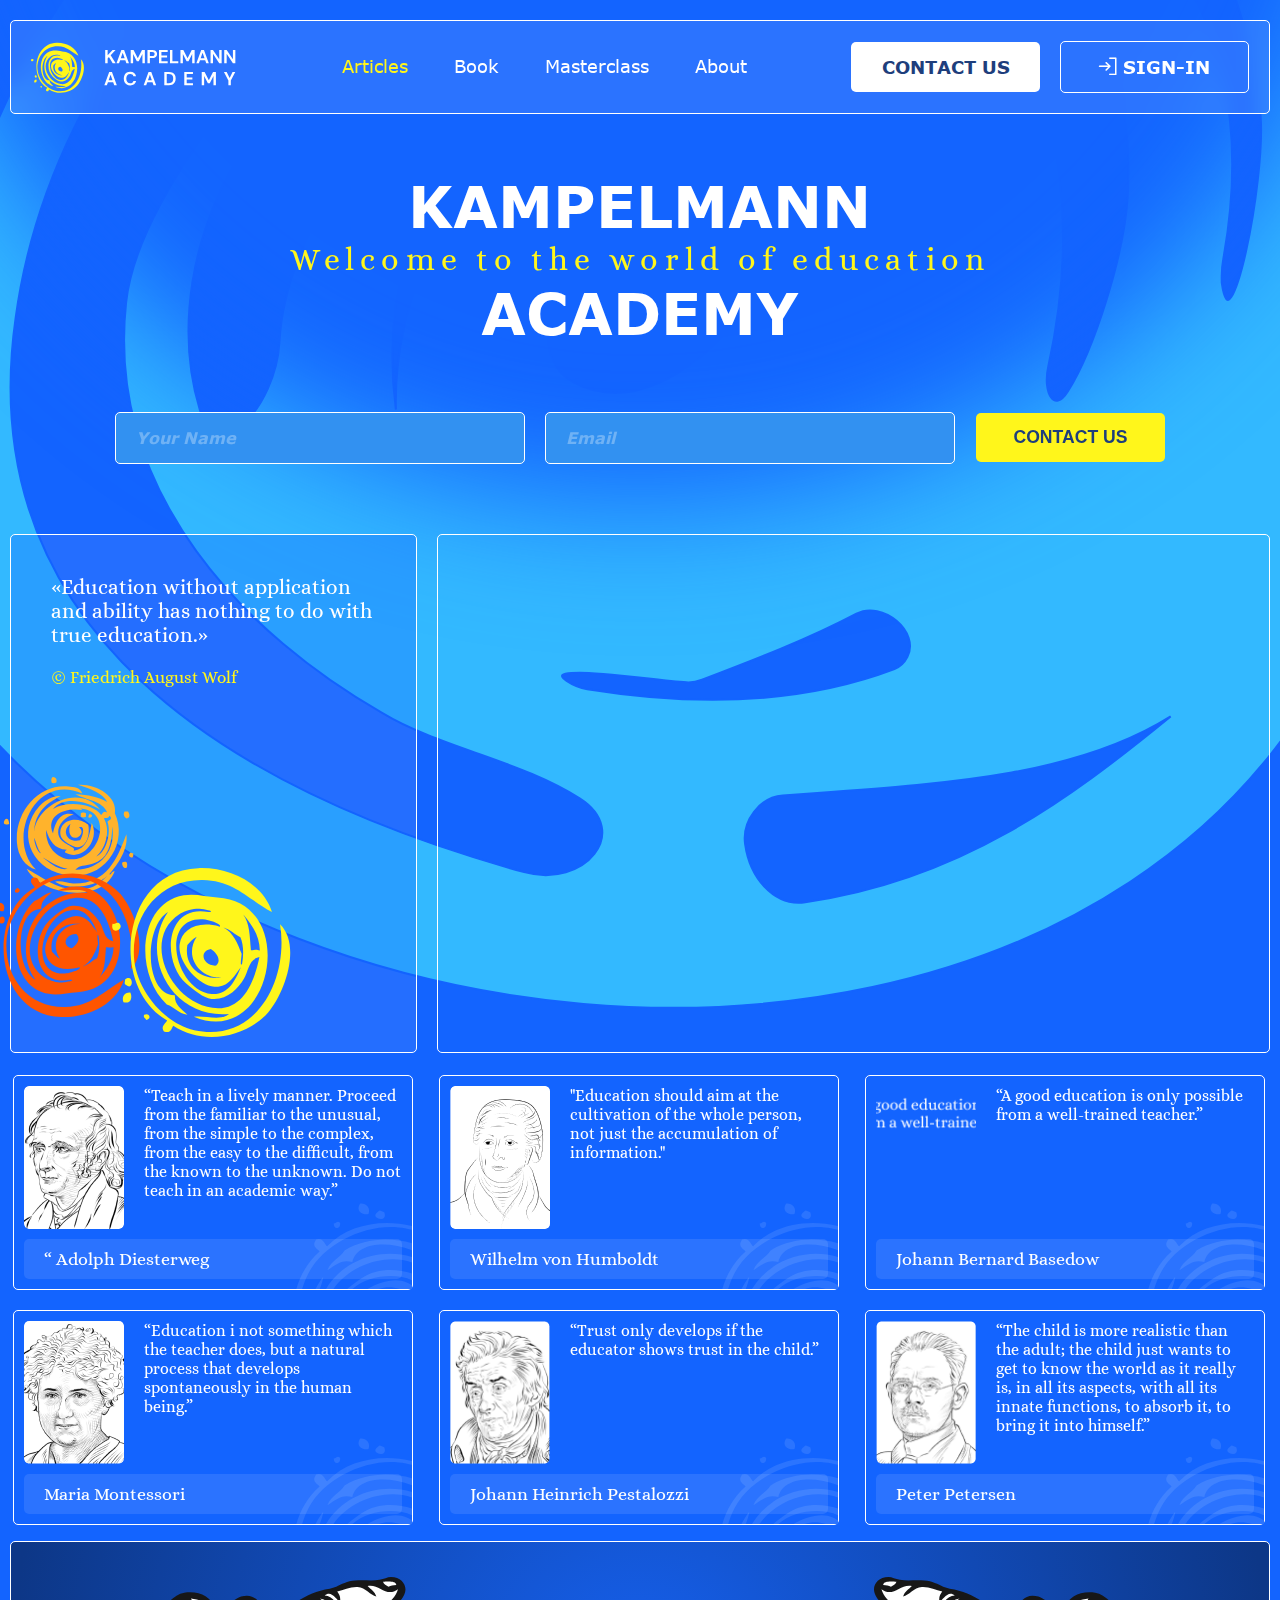
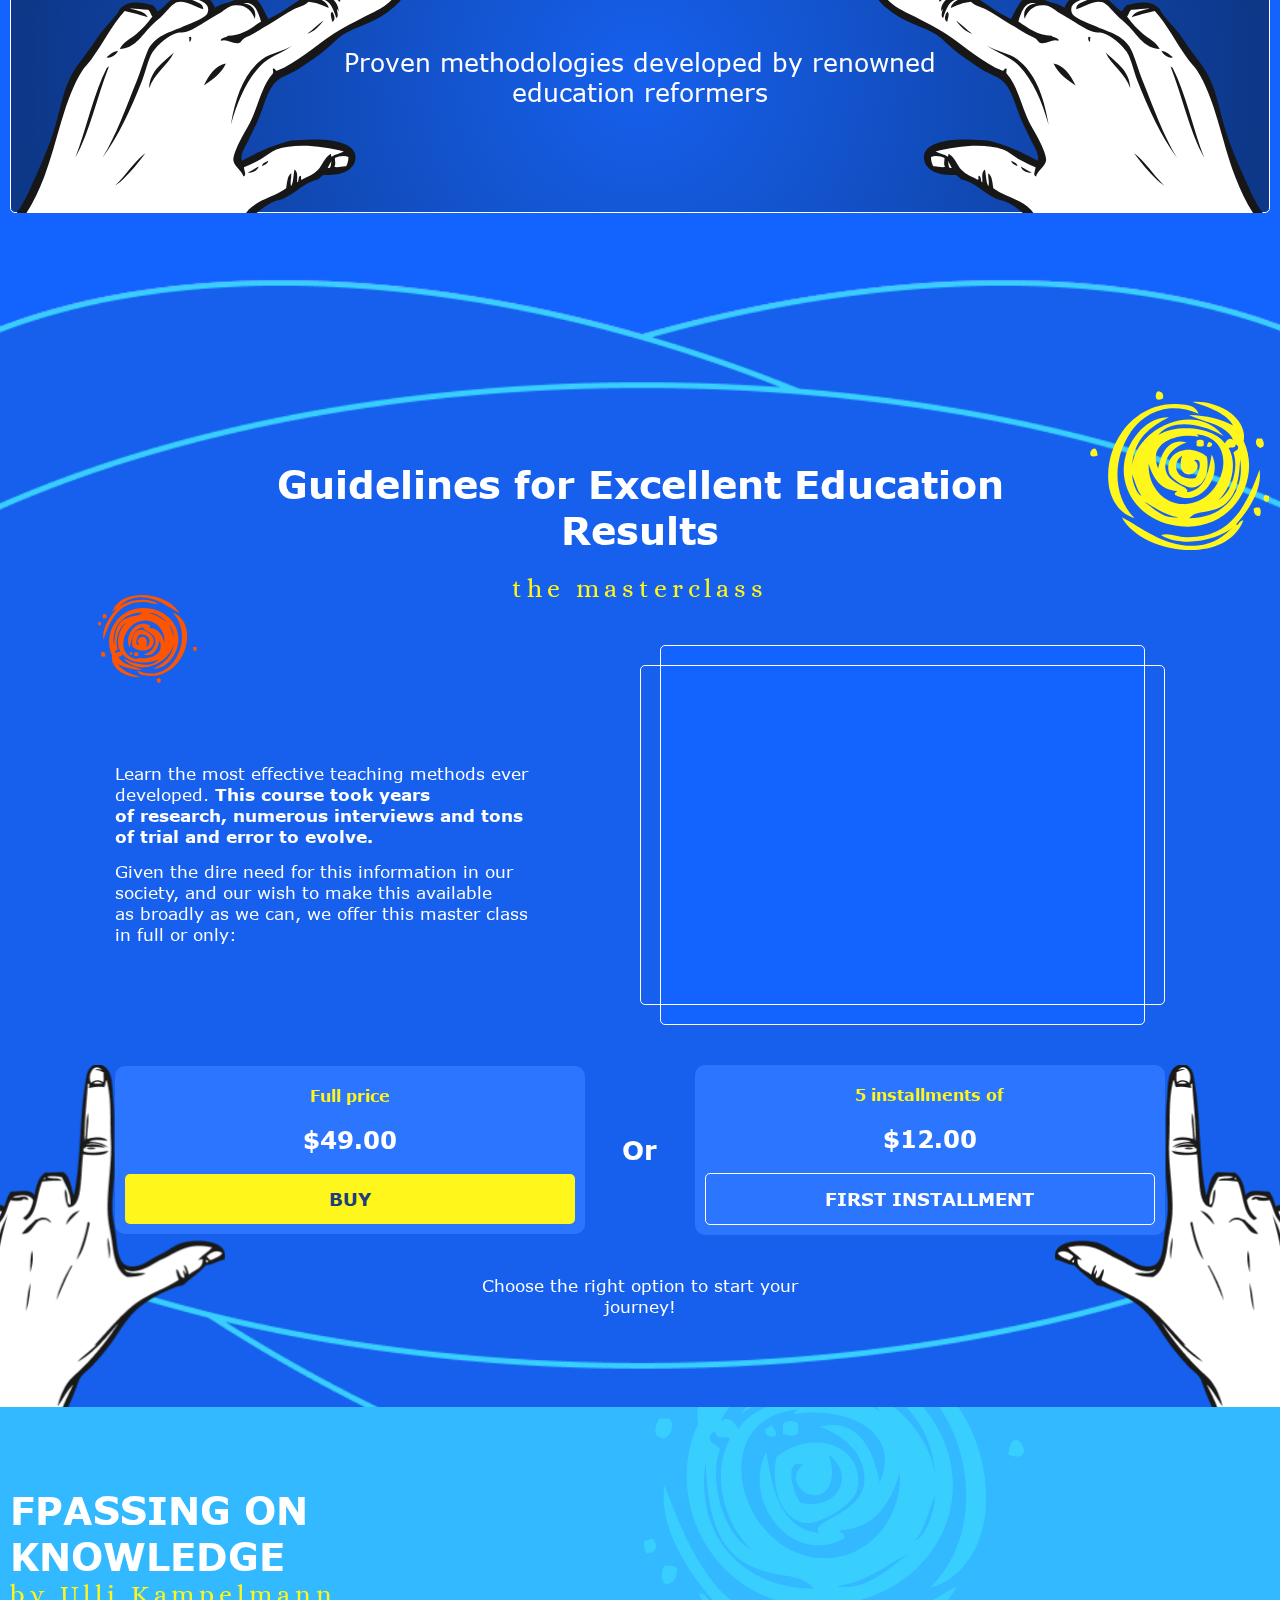
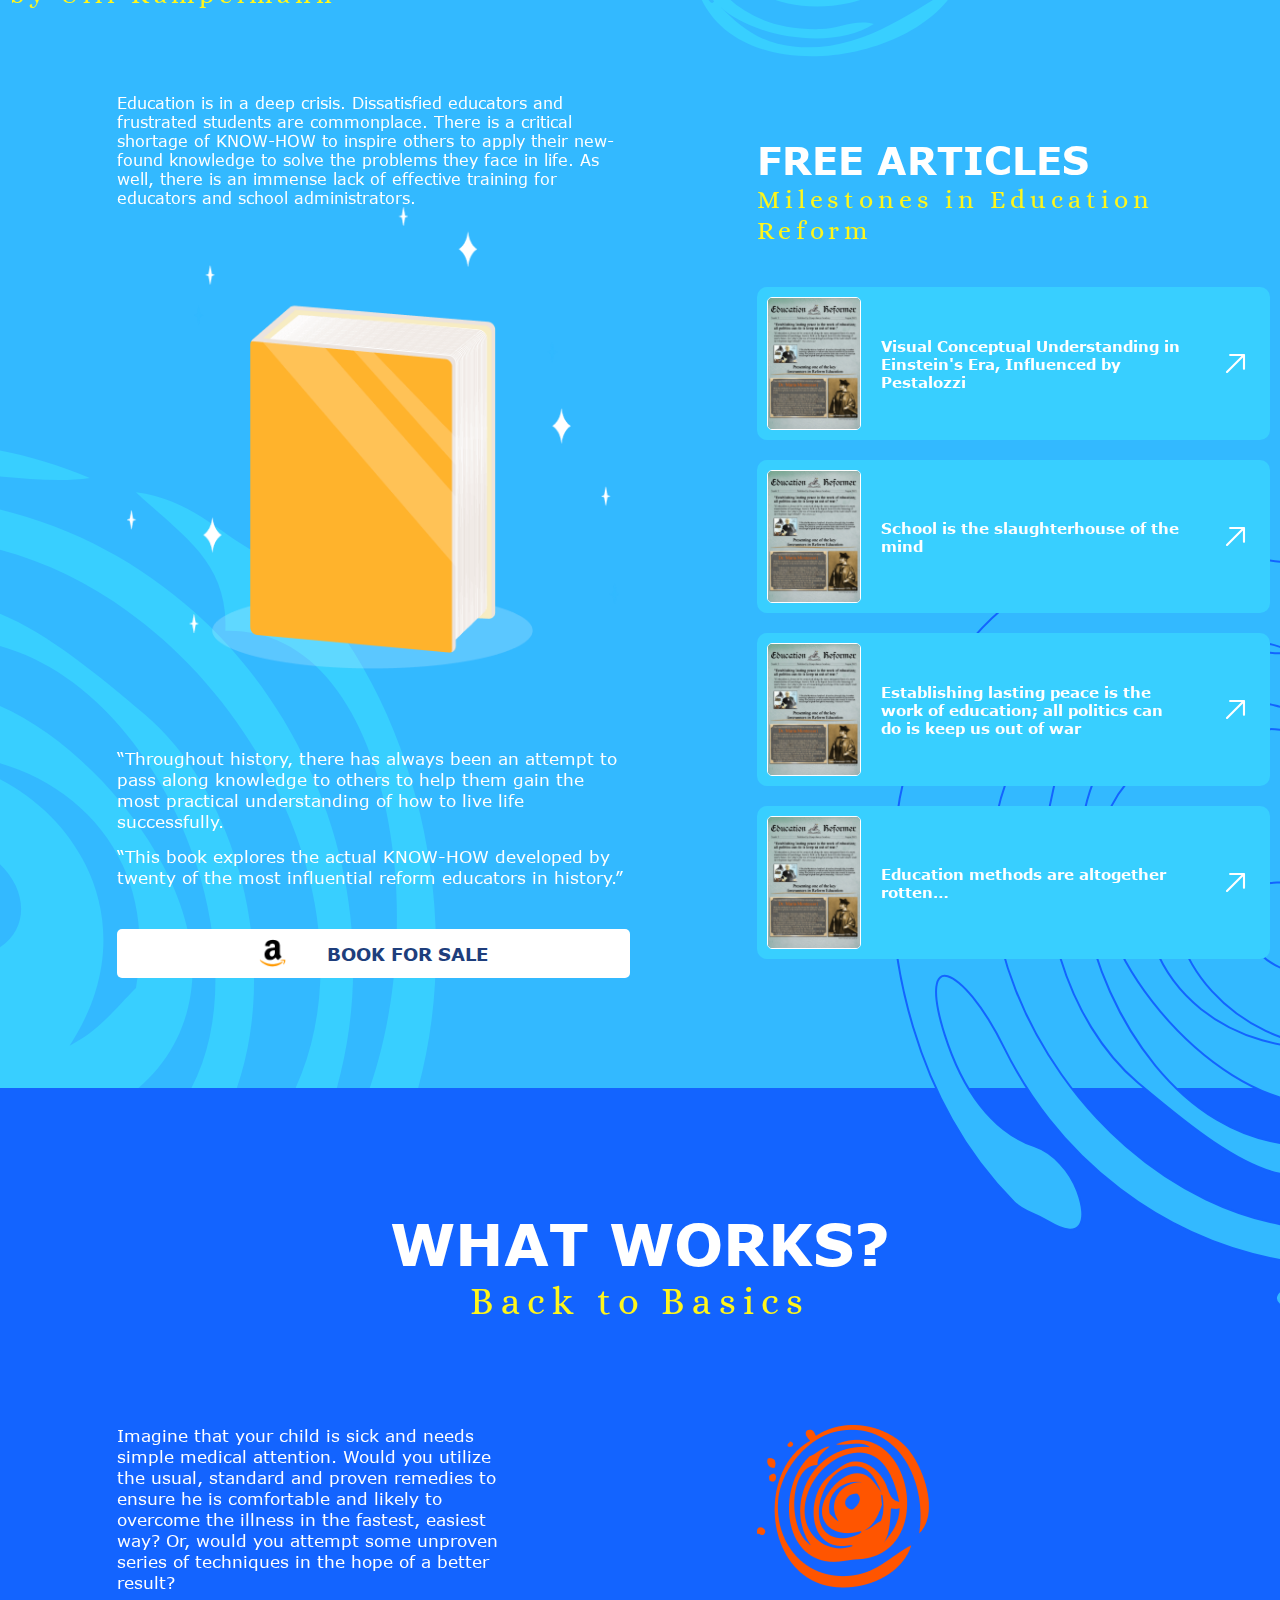
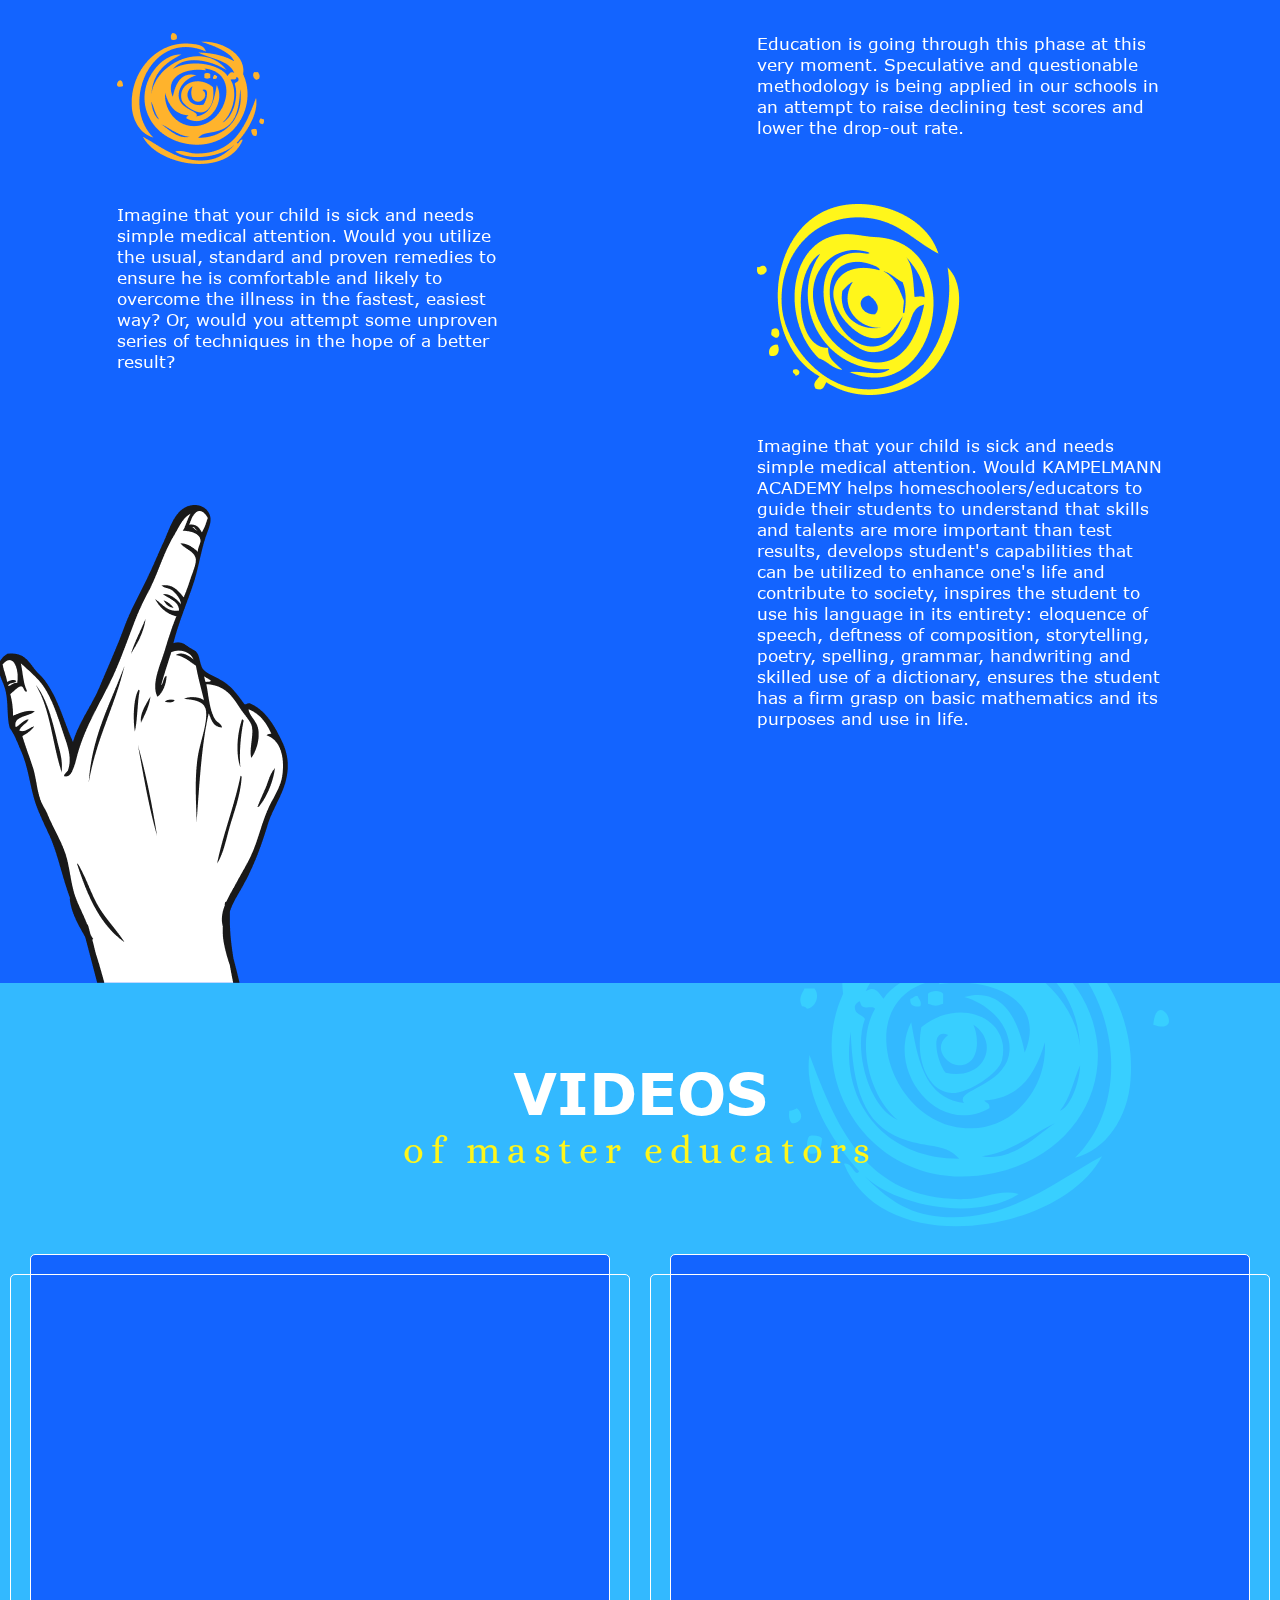
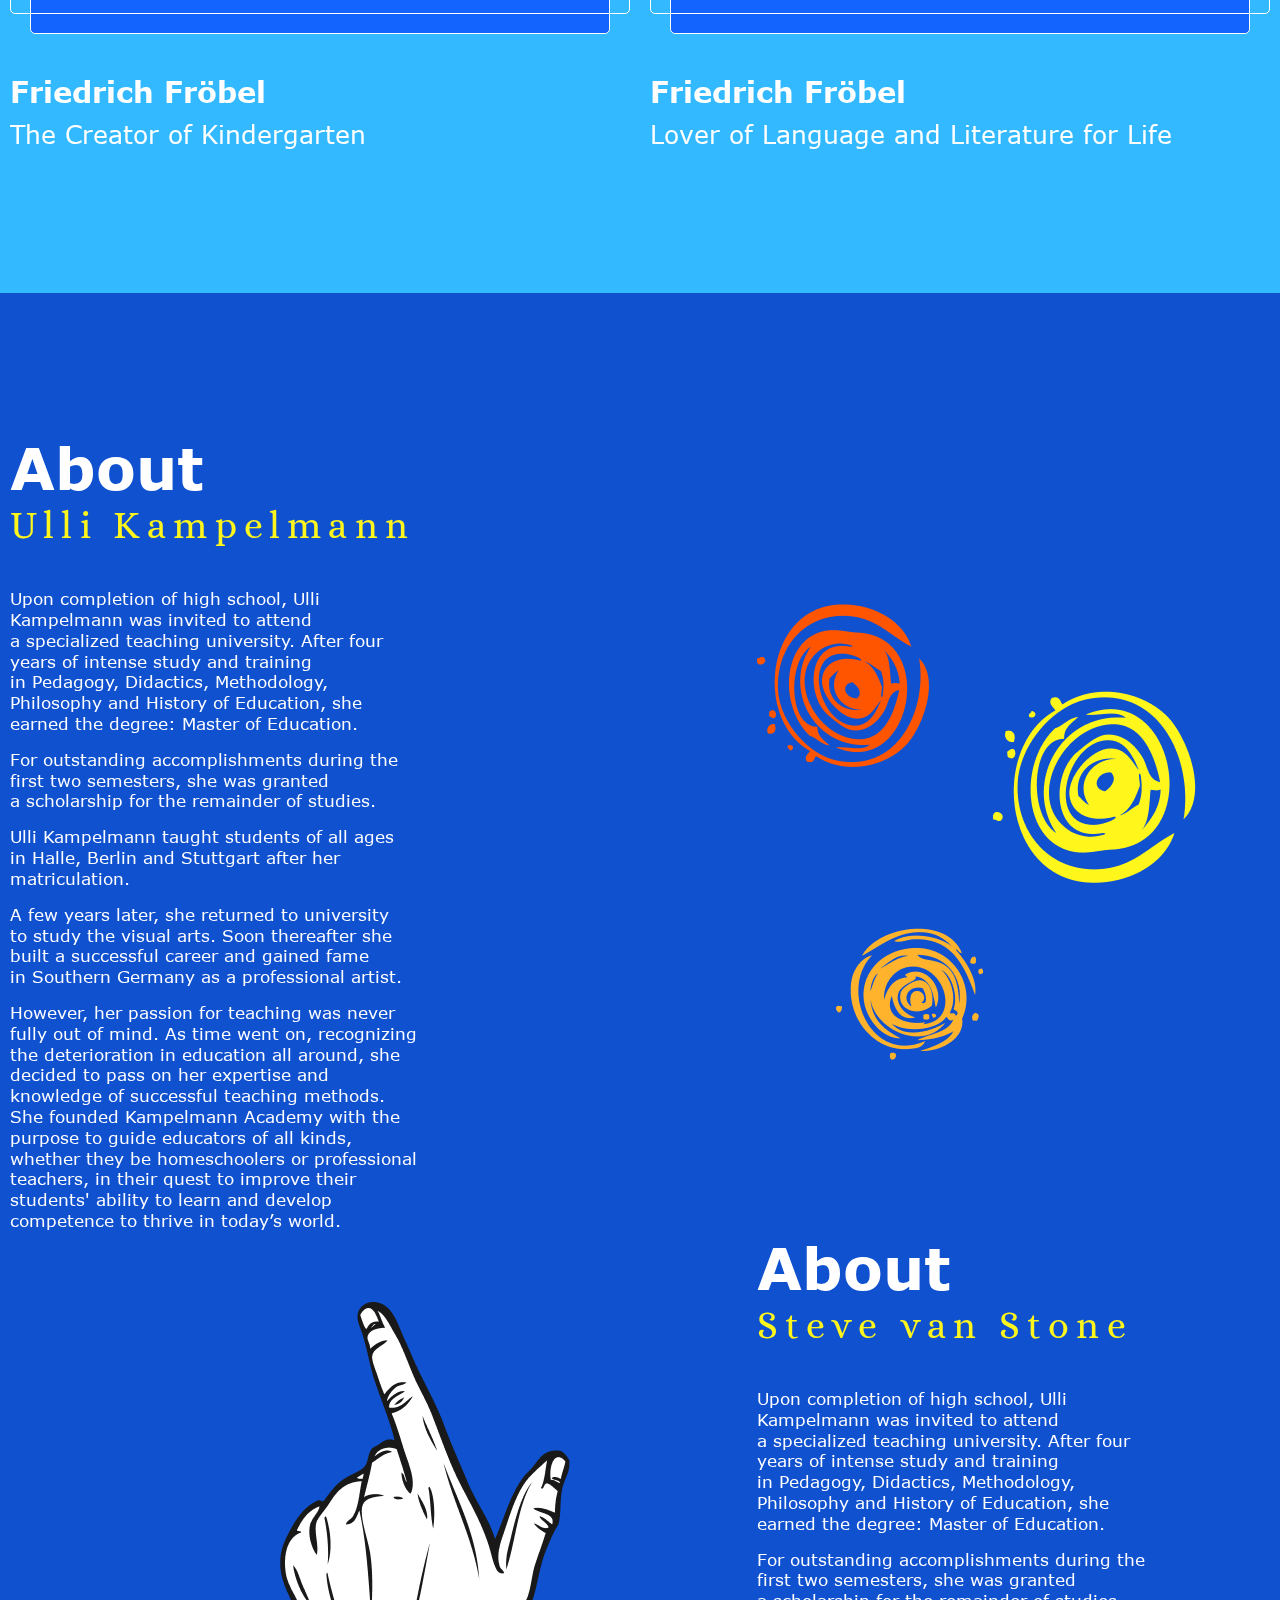
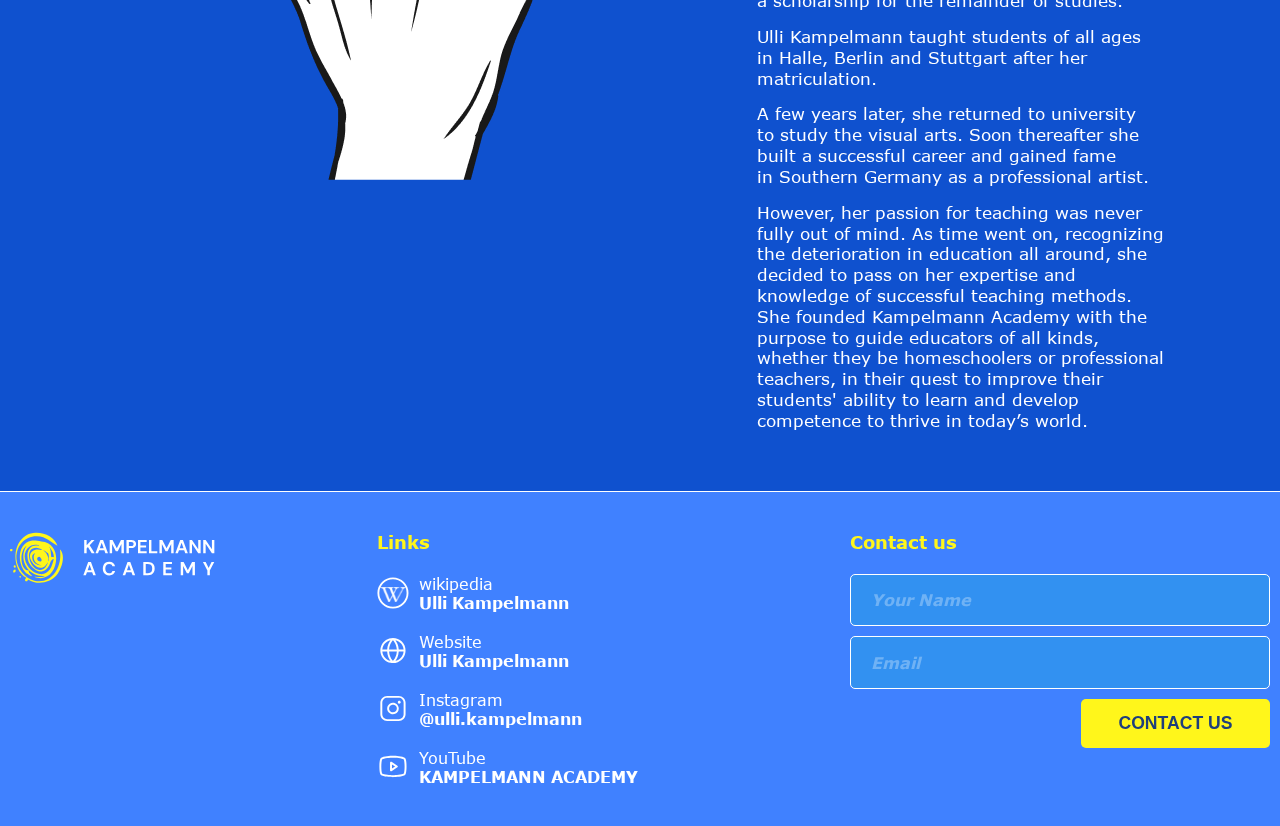
==== commit 516fb8c7: "add file" ====
--- a/index.html
+++ b/index.html
@@ -147,7 +147,7 @@
                         "breakpoints": {
                         "1024": {"slidesPerView": 3, "spaceBetween": 20, "grid":{"rows": 2}},
  "767": {"slidesPerView": 2, "spaceBetween": 20, "grid":{"rows": 2}},
-"600": {"slidesPerView": 2, "spaceBetween": 20, "grid":{"rows": 1}}
+"600": {"slidesPerView": 1, "spaceBetween": 20, "autoHeight": true, "grid":{"rows": 1}}
                         }}'>
                             <div class="swiper-wrapper">
                                 <div class="swiper-slide">
@@ -261,12 +261,14 @@
     </section>
 
     <section class="section s-guidelines overlap">
-        <img src="assets/img/guidelines-bg.svg" alt="" class="decor-bg d-none">
-        <div class="bg__wrap d-none">
-            <div class="bg"></div>
-            <div class="bg"></div>
-            <div class="bg"></div>
-        </div>
+        <img src="assets/img/bg222.png" alt="" class="decor-bg d-none d-md-block">
+        <img src="assets/img/decor-mobil.svg" alt="" class="decor-mobil ">
+        <!--  <img src="assets/img/mob-bg.png" alt="" class="decor-mobil decor-mobil__bottom d-block d-md-none">-->
+        <!-- <div class="bg__wrap ">
+              <div class="bg"></div>
+              <div class="bg"></div>
+              <div class="bg"></div>
+          </div>-->
         <div class="container overlap">
 
 
@@ -593,11 +595,11 @@
                 </div>
                 <div class="col-xl-5 col-lg-5 col-md-6 col-sm-12 col-xs-12 column">
                     <div class="img-wrap">
-                       <!-- <img src="assets/img/about-1.png" alt="" class="img">-->
+                        <!-- <img src="assets/img/about-1.png" alt="" class="img">-->
                         <picture>
-                            <source media="(max-width: 799px)" srcset="assets/img/about-mobil.svg" />
-                            <source media="(min-width: 800px)" srcset="assets/img/about-1.png" />
-                            <img src="assets/img/about-1.png" alt="Chris standing up holding his daughter Elva" />
+                            <source media="(max-width: 799px)" srcset="assets/img/about-mobil.svg"/>
+                            <source media="(min-width: 800px)" srcset="assets/img/about-1.png"/>
+                            <img src="assets/img/about-1.png" alt="Chris standing up holding his daughter Elva"/>
                         </picture>
 
                     </div>
--- a/assets/css/app.css
+++ b/assets/css/app.css
@@ -1,2 +1,2 @@
-html,body,div,applet,object,iframe,h1,h2,h3,h4,h5,h6,p,blockquote,pre,abbr,acronym,address,big,cite,code,del,dfn,em,img,ins,kbd,q,s,samp,small,strike,strong,sub,sup,tt,var,u,center,dl,dt,dd,ol,ul,li,p,fieldset,form,label,legend,table,caption,tbody,tfoot,thead,tr,th,td,article,aside,canvas,details,embed,figure,figcaption,footer,header,hgroup,menu,nav,output,ruby,section,summary,time,mark,audio,video,figure,body{margin:0;padding:0;border:0;font-family:'Verdana', sans-serif;font-weight:400;vertical-align:baseline}article,aside,details,figcaption,figure,footer,header,hgroup,menu,nav,section{display:block}body{position:relative;font-family:'Verdana', sans-serif;font-weight:400;background:#1364FF;color:#fff}ol,ul{list-style:none;margin:0;padding:0}blockquote,q{quotes:none}blockquote:before,blockquote:after,q:before,q:after{content:''}table{border-collapse:collapse;border-spacing:0}*,*:before,*:after{-webkit-box-sizing:border-box;-moz-box-sizing:border-box;box-sizing:border-box}*{-webkit-tap-highlight-color:transparent !important;outline:none !important}@font-face{font-family:'Verdana';src:url("../fonts/Verdana.ttf") format("truetype");font-weight:normal;font-style:normal}@font-face{font-family:'Verdana';src:url("../fonts/Verdana-Bold.ttf") format("truetype");font-weight:700;font-style:normal}@font-face{font-family:'Alice';src:url("../fonts/Alice-Regular.ttf") format("truetype");font-weight:normal;font-style:normal}@font-face{font-family:'icomoon';src:url("../fonts/icomoon.eot");src:url("../fonts/icomoon.eot") format("embedded-opentype"),url("../fonts/icomoon.ttf") format("truetype"),url("../fonts/icomoon.woff") format("woff"),url("../fonts/icomoon.svg") format("svg");font-weight:normal;font-style:normal;font-display:block}[class^="icon-"],[class*=" icon-"]{font-family:'icomoon' !important;speak:never;font-style:normal;font-weight:normal;font-variant:normal;text-transform:none;line-height:1;-webkit-font-smoothing:antialiased;-moz-osx-font-smoothing:grayscale}.text-right{text-align:right}.text-center{text-align:center}.text-left{text-align:left}.text-justify{text-align:justify}.text-uppercase{text-transform:uppercase}.text-light{font-weight:300}.text-regular{font-weight:400}.text-medium{font-weight:500}.text-semibold{font-weight:600}.text-bold{font-weight:700}.text-xl{font-size:75px;font-size:-webkit-calc(32px + (75 - 32) * ((100vw - 300px) / (1920 - 300)));font-size:-moz-calc(32px + (75 - 32) * ((100vw - 300px) / (1920 - 300)));font-size:calc(32px + (75 - 32) * ((100vw - 300px) / (1920 - 300)));line-height:1.22}.text-l{font-size:47px;font-size:-webkit-calc(24px + (47 - 24) * ((100vw - 300px) / (1920 - 300)));font-size:-moz-calc(24px + (47 - 24) * ((100vw - 300px) / (1920 - 300)));font-size:calc(24px + (47 - 24) * ((100vw - 300px) / (1920 - 300)));line-height:1.221}.text-m{font-size:30px;font-size:-webkit-calc(20px + (30 - 20) * ((100vw - 300px) / (1920 - 300)));font-size:-moz-calc(20px + (30 - 20) * ((100vw - 300px) / (1920 - 300)));font-size:calc(20px + (30 - 20) * ((100vw - 300px) / (1920 - 300)));line-height:1.22}.text-s{font-size:18px;font-size:-webkit-calc(16px + (18 - 16) * ((100vw - 300px) / (1920 - 300)));font-size:-moz-calc(16px + (18 - 16) * ((100vw - 300px) / (1920 - 300)));font-size:calc(16px + (18 - 16) * ((100vw - 300px) / (1920 - 300)));line-height:1.22}.icon-open:before{content:"\e900"}.icon-sign:before{content:"\e901"}.heading__sub{font-family:'Alice', serif;letter-spacing:0.19em;color:#FFF61B}.overflow-hidden{overflow:hidden}.main{min-height:100vh}.html.overflow-menu{overflow:hidden}html.overflow-hidden body{overflow:hidden}html:not(.touch-screen)::-webkit-scrollbar,html:not(.touch-screen) *::-webkit-scrollbar{width:6px;height:6px}html:not(.touch-screen)::-webkit-scrollbar-track,html:not(.touch-screen) *::-webkit-scrollbar-track{background-color:#eee}html:not(.touch-screen)::-webkit-scrollbar-thumb,html:not(.touch-screen) *::-webkit-scrollbar-thumb{background-color:#FFF61B !important}.lg-actions .lg-next,.lg-actions .lg-prev{background-color:transparent !important;color:#fff !important}.lg-autoplay-button{display:none !important}html{overflow-y:scroll}body .hide-scrollbar,html .hide-scrollbar{scrollbar-width:none}body .hide-scrollbar::-webkit-scrollbar,html .hide-scrollbar::-webkit-scrollbar{display:none}img::selection{background-color:transparent}.default-icon{width:100%}.default-icon img{height:100%;width:100%;object-fit:cover;object-position:center}.--relative{position:relative}a{text-decoration:none;color:inherit;cursor:pointer;-webkit-font-smoothing:antialiased}img{display:block;max-width:100%}.overlap{position:relative;z-index:3}body.overflow-hidden{overflow:hidden}.body-padding{height:80px}@media (max-width: 767px){.body-padding{height:85px}}.section{overflow:hidden;position:relative}.main{overflow:hidden}.main-wrapper{z-index:1}.swiper-container{margin-left:auto;margin-right:auto;position:relative;overflow:hidden;list-style:none;padding:0;z-index:1;width:100%;height:100%}.swiper-pagination{position:relative;bottom:0;margin-top:0;display:none;flex-direction:row;justify-content:center;z-index:2 !important}@media (max-width: 767px){.swiper-pagination{display:flex}}.swiper-pagination.swiper-pagination-horizontal{width:auto}.swiper-pagination-bullet{font-size:0;width:6px;height:6px;background:rgba(255,255,255,0.5);border-radius:100%;margin:0 3.5px;-webkit-transition:all .4s ease-out;-moz-transition:all .4s ease-out;-o-transition:all .4s ease-out;transition:all .4s ease-out}.swiper-pagination-bullet:hover,.swiper-pagination-bullet-active{background-color:#fff;transform:scale(1.2)}.swiper-button-next,.swiper-button-prev{-webkit-transition:all .4s ease-out;-moz-transition:all .4s ease-out;-o-transition:all .4s ease-out;transition:all .4s ease-out;border-color:#FFF61B}.swiper-button-next i,.swiper-button-prev i{font-size:15px;font-size:15px;font-size:-webkit-calc(10px + (15 - 10) * ((100vw - 300px) / (1920 - 300)));font-size:-moz-calc(10px + (15 - 10) * ((100vw - 300px) / (1920 - 300)));font-size:calc(10px + (15 - 10) * ((100vw - 300px) / (1920 - 300)));font-weight:300;color:#FFF61B;-webkit-transition:all .5s ease-out;-moz-transition:all .5s ease-out;-o-transition:all .5s ease-out;transition:all .5s ease-out}.swiper-button-next:after,.swiper-button-prev:after{display:none}.swiper-button-next:hover,.swiper-button-prev:hover{border-color:#FB0}.swiper-button-next:hover i,.swiper-button-prev:hover i{color:#FB0}.swiper-button-next{margin-left:20px}.swiper-container:not(.swiper-no-swiping){cursor:url(../img/drag.png) 16 9,ew-resize}.swiper-container.swiper-initialized{opacity:1}.fade-in{animation:fade-in 0.35s cubic-bezier(0.165, 0.84, 0.44, 1)}.animate-in{animation:modalIn 0.7s cubic-bezier(0.165, 0.84, 0.44, 1);animation-iteration-count:1}.animate-away{animation:modalAway 1.4s cubic-bezier(0.165, 0.84, 0.44, 1);animation-iteration-count:1}@-webkit-keyframes modalIn{0%{transform:translateY(200%);opacity:0}100%{transform:translateY(0%);opacity:1}}@keyframes modalIn{0%{transform:translateY(200%);opacity:0}100%{transform:translateY(0%);opacity:1}}@-webkit-keyframes modalAway{0%{transform:translateY(0%)}100%{transform:translateY(200%)}}@keyframes modalAway{0%{transform:translateY(0%)}100%{transform:translateY(200%)}}@keyframes fade-in{0%{opacity:0}100%{opacity:1}}@keyframes fadeEffect{from{opacity:0}to{opacity:1}}.dashed{-webkit-animation:dash 8s linear infinite;animation:dash 8s linear infinite}.dashed__box{transform:rotate(90deg);left:20px;top:15px;position:relative}@keyframes dash{from{stroke-dashoffset:200}to{stroke-dashoffset:0}}@-webkit-keyframes dash{from{stroke-dashoffset:200}to{stroke-dashoffset:0}}.animation{opacity:1;-webkit-transition:all 0.5s;-o-transition:all 0.5s;transition:all 0.5s}.animation.animated{opacity:1}.logo__wrap{width:206px;display:block}.header{top:20px;left:0;width:100%;position:fixed;z-index:10;visibility:visible;opacity:1}@media (max-width: 400px){.header{top:10px}}.header__inner{position:relative;padding:20px;border:1px solid #fff;border-radius:5px}@media (max-width: 767px){.header__inner{padding:16px 13px;-webkit-box-pack:justify;-webkit-justify-content:space-between;-ms-flex-pack:justify;justify-content:space-between}}@media (max-width: 400px){.header__inner{padding:10px}}.header__inner:after{content:"";position:absolute;left:0;top:0;width:100%;height:100%;backdrop-filter:blur(10px);-webkit-backdrop-filter:blur(10px);background-color:rgba(255,255,255,0.1);z-index:-1}@media (max-width: 991px){.header-main{height:100%;-webkit-box-align:center;-webkit-align-items:center;-ms-flex-align:center;align-items:center;-webkit-box-pack:center;-webkit-justify-content:center;-ms-flex-pack:center;justify-content:center}}@media (max-width: 1199px){.header .btn{padding:14px;min-width:155px}}@media (max-width: 991px){.header .btn{width:100%}}@media (max-width: 991px){.header .btn__wrap{max-width:340px;padding:16px}}.header .btn:nth-child(1){margin-right:20px}@media (max-width: 991px){.header .btn:nth-child(1){margin:0 0 16px 0}}@media (max-width: 991px){.header .logo__wrap{width:165px}}.header .navbar{-webkit-box-flex:1;-ms-flex-positive:1;flex-grow:1;display:-webkit-box;display:-ms-flexbox;display:flex;-webkit-box-pack:end;-ms-flex-pack:end;justify-content:flex-end;-webkit-box-align:center;-ms-flex-align:center;align-items:center}@media (min-width: 991px){.header .navbar__menu{-webkit-box-flex:1;-ms-flex-positive:1;flex-grow:1;justify-content:center;display:flex}}@media (max-width: 991px){.header .navbar .main-navigation{display:flex;justify-content:center;flex-direction:column;width:170px}}.header .navbar .menu{margin-right:0}@media (max-width: 1199px){.header .navbar .menu{margin-right:20px}}@media (min-width: 767px){.header .navbar .menu{height:100%}}@media (max-width: 767px){.header .navbar .menu{padding:42px 16px 32px 16px;text-align:center;margin:0}}.header .navbar .menu-item{display:inline-block;position:relative;height:100%}@media (max-width: 767px){.header .navbar .menu-item{padding:0;display:block;height:auto;margin:0}}.header .navbar .menu-item+.menu-item{margin-left:40px}@media (max-width: 1199px){.header .navbar .menu-item+.menu-item{margin-left:15px}}@media (max-width: 991px){.header .navbar .menu-item+.menu-item{margin:32px 0 0 0}}.header .navbar .menu-item a{font-weight:400;font-size:18px;line-height:1.2;color:#fff;transition:color ease-out .3s;position:relative}.header .navbar .menu-item:hover>a,.header .navbar .menu-item.current-menu-item>a{color:#FFF61B}.header .navbar .menu-item:hover>a:after,.header .navbar .menu-item.current-menu-item>a:after{background-color:#FFF61B;width:100%;transition:all ease-out .5s}@media (max-width: 991px){.header .navbar{position:fixed;top:85px;left:10px;right:10px;width:calc(100% - 20px);border:1px solid #fff;border-radius:5px;display:flex;flex-direction:column;justify-content:center;-webkit-backface-visibility:hidden;backface-visibility:hidden;overflow:hidden;z-index:-1;pointer-events:none;-webkit-transition:.5s;transition:.5s;-webkit-transform:translateY(-150%);-ms-transform:translateY(-150%);transform:translateY(-150%)}.header .navbar:after{content:"";position:absolute;left:0;top:0;width:100%;height:100%;backdrop-filter:blur(10px);-webkit-backdrop-filter:blur(10px);background-color:rgba(255,255,255,0.1);z-index:-1}.header .navbar.is-visible{opacity:1;visibility:visible;z-index:50;pointer-events:all;-webkit-transform:translateY(0);-ms-transform:translateY(0);transform:translateY(0)}.header .navbar.is-visible .menu-item a:before{height:0}.header .navbar.is-visible .location,.header .navbar.is-visible .languages-navigation{opacity:1;transition:all 2.5s ease}}.burger{display:flex;cursor:pointer;width:28px;height:18px;justify-content:space-between;flex-direction:column;-webkit-transition:all .3s ease-out;-moz-transition:all .3s ease-out;-o-transition:all .3s ease-out;transition:all .3s ease-out}.burger__wrap{width:50px;height:50px;border-radius:0;display:none}@media (max-width: 991px){.burger__wrap{display:flex}}.burger__wrap.active .burger span{width:100%}.burger__wrap.active .burger span:nth-child(1){transform:translateY(8px) rotate(45deg)}.burger__wrap.active .burger span:nth-child(2){opacity:0}.burger__wrap.active .burger span:nth-child(3){transform:translateY(-8px) rotate(-45deg)}.burger>span{height:2px;background-color:#fff;border-radius:10px;transition:0.5s;z-index:999}.footer{overflow:hidden;background:rgba(255,255,255,0.1);border-top:1px solid #fff;padding:40px 0;position:relative;z-index:66655}@media (max-width: 767px){.footer{padding:32px 0 64px 0}}.footer:after{content:"";position:absolute;left:0;top:0;width:100%;height:100%;backdrop-filter:blur(10px);-webkit-backdrop-filter:blur(10px);background-color:rgba(255,255,255,0.1);z-index:-1}.footer .social__name,.footer .social__link{font-size:16px}.footer .social__item{display:grid;grid-template-columns:32px 1fr;gap:10px}.footer .social__item+.social__item{margin-top:20px}@media (max-width: 767px){.footer .logo__wrap{margin-bottom:32px}}.footer .cta-form{width:100%}@media (max-width: 767px){.footer .cta-form{max-width:400px}}.footer .cta-form .btn-primary{margin-left:auto}@media (max-width: 767px){.footer .cta-form .btn-primary{width:100%}}@media (max-width: 767px){.footer-item:not(.footer-item:last-child){margin-bottom:32px}}.footer-item__heading{margin-bottom:20px;color:#FFF61B;font-size:18px}.d-none{display:none !important}.d-block{display:block !important}.d-inline-block{display:inline-block !important}@media (min-width: 576px){.d-sm-block{display:block !important}.d-sm-none{display:none !important}.d-sm-flex{display:flex !important}.d-sm-inline-block{display:inline-block !important}}@media (min-width: 768px){.d-md-block{display:block !important}.d-md-none{display:none !important}.d-md-flex{display:flex !important;display:-webkit-box;display:-webkit-flex;display:-ms-flexbox;display:flex;-webkit-flex-flow:row wrap;flex-flow:row wrap}.d-md-inline-block{display:inline-block !important}}@media (min-width: 992px){.d-lg-block{display:block !important}.d-lg-none{display:none !important}.d-lg-flex{display:flex !important}.d-lg-inline-block{display:inline-block !important}}@media (min-width: 1200px){.d-xl-block{display:block !important}.d-xl-none{display:none !important}.d-xl-flex{display:flex !important}.d-xl-inline-block{display:inline-block !important}}.container{width:100%;max-width:1310px;margin:auto;padding:0 10px}.container-fluid{width:100%;padding-right:10px;padding-left:10px;margin-right:auto;margin-left:auto}@media (max-width: 767px){.container-fluid{padding-right:15px;padding-left:15px}}.row{display:-webkit-box;display:-webkit-flex;display:-ms-flexbox;display:flex;-webkit-flex-flow:row wrap;flex-flow:row wrap}.d-flex{display:-webkit-box;display:-webkit-flex;display:-ms-flexbox;display:flex;-webkit-flex-flow:row wrap;flex-flow:row wrap}.m-auto{display:block;margin:auto}.m-row{margin:0 -10px}@media (max-width: 575px){.m-row{margin:0}}.p-0{padding:0}.column{padding:0 10px;position:relative}@media (max-width: 575px){.column{padding:0}}.align-self-middle{-webkit-align-self:center;align-self:center}.align-self-end{-webkit-align-self:flex-end;align-self:flex-end}.align-center{-webkit-box-pack:center;-webkit-justify-content:center;-ms-flex-pack:center;justify-content:center}.align-spaced{-webkit-justify-content:space-around;justify-content:space-around}.align-evenly{-webkit-box-pack:space-evenly;-ms-flex-pack:space-evenly;justify-content:space-evenly}.align-middle{-webkit-box-align:center;-webkit-align-items:center;-ms-flex-align:center;align-items:center}.align-justify{-webkit-box-pack:justify;-webkit-justify-content:space-between;-ms-flex-pack:justify;justify-content:space-between}.align-right{-webkit-box-pack:end;-webkit-justify-content:flex-end;-ms-flex-pack:end;justify-content:flex-end}.align-left{-webkit-box-pack:start;-webkit-justify-content:flex-start;-ms-flex-pack:start;justify-content:flex-start}.align-end{-webkit-box-align:end;-ms-flex-align:end;align-items:flex-end}.align-start{-webkit-box-align:end;-ms-flex-align:end;align-items:flex-start}.align-self-bottom{-webkit-align-self:flex-end;-ms-flex-item-align:end;align-self:flex-end}.align-content-justify{-ms-flex-line-pack:justify;align-content:space-between}.col-xs-1{-webkit-box-flex:0;-webkit-flex:0 0 8.333333%;-ms-flex:0 0 8.333333%;flex:0 0 8.333333%;max-width:8.333333%}.col-xs-2{-webkit-box-flex:0;-webkit-flex:0 0 16.666666%;-ms-flex:0 0 16.666666%;flex:0 0 16.666666%;max-width:16.666666%}.col-xs-3{-webkit-box-flex:0;-webkit-flex:0 0 24.999999%;-ms-flex:0 0 24.999999%;flex:0 0 24.999999%;max-width:24.999999%}.col-xs-4{-webkit-box-flex:0;-webkit-flex:0 0 33.333332%;-ms-flex:0 0 33.333332%;flex:0 0 33.333332%;max-width:33.333332%}.col-xs-5{-webkit-box-flex:0;-webkit-flex:0 0 41.666665%;-ms-flex:0 0 41.666665%;flex:0 0 41.666665%;max-width:41.666665%}.col-xs-6{-webkit-box-flex:0;-webkit-flex:0 0 49.999998%;-ms-flex:0 0 49.999998%;flex:0 0 49.999998%;max-width:49.999998%}.col-xs-7{-webkit-box-flex:0;-webkit-flex:0 0 58.333331%;-ms-flex:0 0 58.333331%;flex:0 0 58.333331%;max-width:58.333331%}.col-xs-8{-webkit-box-flex:0;-webkit-flex:0 0 66.666664%;-ms-flex:0 0 66.666664%;flex:0 0 66.666664%;max-width:66.666664%}.col-xs-9{-webkit-box-flex:0;-webkit-flex:0 0 74.999997%;-ms-flex:0 0 74.999997%;flex:0 0 74.999997%;max-width:74.999997%}.col-xs-10{-webkit-box-flex:0;-webkit-flex:0 0 83.33333%;-ms-flex:0 0 83.33333%;flex:0 0 83.33333%;max-width:83.33333%}.col-xs-11{-webkit-box-flex:0;-webkit-flex:0 0 91.666663%;-ms-flex:0 0 91.666663%;flex:0 0 91.666663%;max-width:91.666663%}.col-xs-12{-webkit-box-flex:0;-webkit-flex:0 0 99.999996%;-ms-flex:0 0 99.999996%;flex:0 0 99.999996%;max-width:99.999996%}@media (min-width: 576px){.col-sm-1{-webkit-box-flex:0;-webkit-flex:0 0 8.333333%;-ms-flex:0 0 8.333333%;flex:0 0 8.333333%;max-width:8.333333%}.col-sm-2{-webkit-box-flex:0;-webkit-flex:0 0 16.666666%;-ms-flex:0 0 16.666666%;flex:0 0 16.666666%;max-width:16.666666%}.col-sm-3{-webkit-box-flex:0;-webkit-flex:0 0 24.999999%;-ms-flex:0 0 24.999999%;flex:0 0 24.999999%;max-width:24.999999%}.col-sm-4{-webkit-box-flex:0;-webkit-flex:0 0 33.333332%;-ms-flex:0 0 33.333332%;flex:0 0 33.333332%;max-width:33.333332%}.col-sm-5{-webkit-box-flex:0;-webkit-flex:0 0 41.666665%;-ms-flex:0 0 41.666665%;flex:0 0 41.666665%;max-width:41.666665%}.col-sm-6{-webkit-box-flex:0;-webkit-flex:0 0 49.999998%;-ms-flex:0 0 49.999998%;flex:0 0 49.999998%;max-width:49.999998%}.col-sm-7{-webkit-box-flex:0;-webkit-flex:0 0 58.333331%;-ms-flex:0 0 58.333331%;flex:0 0 58.333331%;max-width:58.333331%}.col-sm-8{-webkit-box-flex:0;-webkit-flex:0 0 66.666664%;-ms-flex:0 0 66.666664%;flex:0 0 66.666664%;max-width:66.666664%}.col-sm-9{-webkit-box-flex:0;-webkit-flex:0 0 74.999997%;-ms-flex:0 0 74.999997%;flex:0 0 74.999997%;max-width:74.999997%}.col-sm-10{-webkit-box-flex:0;-webkit-flex:0 0 83.33333%;-ms-flex:0 0 83.33333%;flex:0 0 83.33333%;max-width:83.33333%}.col-sm-11{-webkit-box-flex:0;-webkit-flex:0 0 91.666663%;-ms-flex:0 0 91.666663%;flex:0 0 91.666663%;max-width:91.666663%}.col-sm-12{-webkit-box-flex:0;-webkit-flex:0 0 99.999996%;-ms-flex:0 0 99.999996%;flex:0 0 99.999996%;max-width:99.999996%}}@media (min-width: 768px){.col-md-1{-webkit-box-flex:0;-webkit-flex:0 0 8.333333%;-ms-flex:0 0 8.333333%;flex:0 0 8.333333%;max-width:8.333333%}.col-md-2{-webkit-box-flex:0;-webkit-flex:0 0 16.666666%;-ms-flex:0 0 16.666666%;flex:0 0 16.666666%;max-width:16.666666%}.col-md-3{-webkit-box-flex:0;-webkit-flex:0 0 24.999999%;-ms-flex:0 0 24.999999%;flex:0 0 24.999999%;max-width:24.999999%}.col-md-4{-webkit-box-flex:0;-webkit-flex:0 0 33.333332%;-ms-flex:0 0 33.333332%;flex:0 0 33.333332%;max-width:33.333332%}.col-md-5{-webkit-box-flex:0;-webkit-flex:0 0 41.666665%;-ms-flex:0 0 41.666665%;flex:0 0 41.666665%;max-width:41.666665%}.col-md-6{-webkit-box-flex:0;-webkit-flex:0 0 49.999998%;-ms-flex:0 0 49.999998%;flex:0 0 49.999998%;max-width:49.999998%}.col-md-7{-webkit-box-flex:0;-webkit-flex:0 0 58.333331%;-ms-flex:0 0 58.333331%;flex:0 0 58.333331%;max-width:58.333331%}.col-md-8{-webkit-box-flex:0;-webkit-flex:0 0 66.666664%;-ms-flex:0 0 66.666664%;flex:0 0 66.666664%;max-width:66.666664%}.col-md-9{-webkit-box-flex:0;-webkit-flex:0 0 74.999997%;-ms-flex:0 0 74.999997%;flex:0 0 74.999997%;max-width:74.999997%}.col-md-10{-webkit-box-flex:0;-webkit-flex:0 0 83.33333%;-ms-flex:0 0 83.33333%;flex:0 0 83.33333%;max-width:83.33333%}.col-md-11{-webkit-box-flex:0;-webkit-flex:0 0 91.666663%;-ms-flex:0 0 91.666663%;flex:0 0 91.666663%;max-width:91.666663%}.col-md-12{-webkit-box-flex:0;-webkit-flex:0 0 99.999996%;-ms-flex:0 0 99.999996%;flex:0 0 99.999996%;max-width:99.999996%}}@media (min-width: 992px){.col-lg-1{-webkit-box-flex:0;-webkit-flex:0 0 8.333333%;-ms-flex:0 0 8.333333%;flex:0 0 8.333333%;max-width:8.333333%}.col-lg-2{-webkit-box-flex:0;-webkit-flex:0 0 16.666666%;-ms-flex:0 0 16.666666%;flex:0 0 16.666666%;max-width:16.666666%}.col-lg-3{-webkit-box-flex:0;-webkit-flex:0 0 24.999999%;-ms-flex:0 0 24.999999%;flex:0 0 24.999999%;max-width:24.999999%}.col-lg-4{-webkit-box-flex:0;-webkit-flex:0 0 33.333332%;-ms-flex:0 0 33.333332%;flex:0 0 33.333332%;max-width:33.333332%}.col-lg-5{-webkit-box-flex:0;-webkit-flex:0 0 41.666665%;-ms-flex:0 0 41.666665%;flex:0 0 41.666665%;max-width:41.666665%}.col-lg-6{-webkit-box-flex:0;-webkit-flex:0 0 49.999998%;-ms-flex:0 0 49.999998%;flex:0 0 49.999998%;max-width:49.999998%}.col-lg-7{-webkit-box-flex:0;-webkit-flex:0 0 58.333331%;-ms-flex:0 0 58.333331%;flex:0 0 58.333331%;max-width:58.333331%}.col-lg-8{-webkit-box-flex:0;-webkit-flex:0 0 66.666664%;-ms-flex:0 0 66.666664%;flex:0 0 66.666664%;max-width:66.666664%}.col-lg-9{-webkit-box-flex:0;-webkit-flex:0 0 74.999997%;-ms-flex:0 0 74.999997%;flex:0 0 74.999997%;max-width:74.999997%}.col-lg-10{-webkit-box-flex:0;-webkit-flex:0 0 83.33333%;-ms-flex:0 0 83.33333%;flex:0 0 83.33333%;max-width:83.33333%}.col-lg-11{-webkit-box-flex:0;-webkit-flex:0 0 91.666663%;-ms-flex:0 0 91.666663%;flex:0 0 91.666663%;max-width:91.666663%}.col-lg-12{-webkit-box-flex:0;-webkit-flex:0 0 99.999996%;-ms-flex:0 0 99.999996%;flex:0 0 99.999996%;max-width:99.999996%}}@media (min-width: 1200px){.col-xl-1{-webkit-box-flex:0;-webkit-flex:0 0 8.333333%;-ms-flex:0 0 8.333333%;flex:0 0 8.333333%;max-width:8.333333%}.col-xl-2{-webkit-box-flex:0;-webkit-flex:0 0 16.666666%;-ms-flex:0 0 16.666666%;flex:0 0 16.666666%;max-width:16.666666%}.col-xl-3{-webkit-box-flex:0;-webkit-flex:0 0 24.999999%;-ms-flex:0 0 24.999999%;flex:0 0 24.999999%;max-width:24.999999%}.col-xl-4{-webkit-box-flex:0;-webkit-flex:0 0 33.333332%;-ms-flex:0 0 33.333332%;flex:0 0 33.333332%;max-width:33.333332%}.col-xl-5{-webkit-box-flex:0;-webkit-flex:0 0 41.666665%;-ms-flex:0 0 41.666665%;flex:0 0 41.666665%;max-width:41.666665%}.col-xl-6{-webkit-box-flex:0;-webkit-flex:0 0 49.999998%;-ms-flex:0 0 49.999998%;flex:0 0 49.999998%;max-width:49.999998%}.col-xl-7{-webkit-box-flex:0;-webkit-flex:0 0 58.333331%;-ms-flex:0 0 58.333331%;flex:0 0 58.333331%;max-width:58.333331%}.col-xl-8{-webkit-box-flex:0;-webkit-flex:0 0 66.666664%;-ms-flex:0 0 66.666664%;flex:0 0 66.666664%;max-width:66.666664%}.col-xl-9{-webkit-box-flex:0;-webkit-flex:0 0 74.999997%;-ms-flex:0 0 74.999997%;flex:0 0 74.999997%;max-width:74.999997%}.col-xl-10{-webkit-box-flex:0;-webkit-flex:0 0 83.33333%;-ms-flex:0 0 83.33333%;flex:0 0 83.33333%;max-width:83.33333%}.col-xl-11{-webkit-box-flex:0;-webkit-flex:0 0 91.666663%;-ms-flex:0 0 91.666663%;flex:0 0 91.666663%;max-width:91.666663%}.col-xl-12{-webkit-box-flex:0;-webkit-flex:0 0 99.999996%;-ms-flex:0 0 99.999996%;flex:0 0 99.999996%;max-width:99.999996%}}@media (max-width: 475px){.col-exs-1{-webkit-box-flex:0;-webkit-flex:0 0 8.333333%;-ms-flex:0 0 8.333333%;flex:0 0 8.333333%;max-width:8.333333%}.col-exs-2{-webkit-box-flex:0;-webkit-flex:0 0 16.666666%;-ms-flex:0 0 16.666666%;flex:0 0 16.666666%;max-width:16.666666%}.col-exs-3{-webkit-box-flex:0;-webkit-flex:0 0 24.999999%;-ms-flex:0 0 24.999999%;flex:0 0 24.999999%;max-width:24.999999%}.col-exs-4{-webkit-box-flex:0;-webkit-flex:0 0 33.333332%;-ms-flex:0 0 33.333332%;flex:0 0 33.333332%;max-width:33.333332%}.col-exs-5{-webkit-box-flex:0;-webkit-flex:0 0 41.666665%;-ms-flex:0 0 41.666665%;flex:0 0 41.666665%;max-width:41.666665%}.col-exs-6{-webkit-box-flex:0;-webkit-flex:0 0 49.999998%;-ms-flex:0 0 49.999998%;flex:0 0 49.999998%;max-width:49.999998%}.col-exs-7{-webkit-box-flex:0;-webkit-flex:0 0 58.333331%;-ms-flex:0 0 58.333331%;flex:0 0 58.333331%;max-width:58.333331%}.col-exs-8{-webkit-box-flex:0;-webkit-flex:0 0 66.666664%;-ms-flex:0 0 66.666664%;flex:0 0 66.666664%;max-width:66.666664%}.col-exs-9{-webkit-box-flex:0;-webkit-flex:0 0 74.999997%;-ms-flex:0 0 74.999997%;flex:0 0 74.999997%;max-width:74.999997%}.col-exs-10{-webkit-box-flex:0;-webkit-flex:0 0 83.33333%;-ms-flex:0 0 83.33333%;flex:0 0 83.33333%;max-width:83.33333%}.col-exs-11{-webkit-box-flex:0;-webkit-flex:0 0 91.666663%;-ms-flex:0 0 91.666663%;flex:0 0 91.666663%;max-width:91.666663%}.col-exs-12{-webkit-box-flex:0;-webkit-flex:0 0 99.999996%;-ms-flex:0 0 99.999996%;flex:0 0 99.999996%;max-width:99.999996%}}@media (max-width: 575px){.order-xs-2{order:2}}@media (max-width: 575px){.order-xs-1{order:1}}@media (max-width: 767px){.offset-md-0{margin-left:0 !important}}.offset-1{margin-left:8.3333333333%}.offset-2{margin-left:16.6666666667%}.offset-3{margin-left:25%}.offset-4{margin-left:33.3333333333%}.offset-5{margin-left:41.6666666667%}.offset-6{margin-left:50%}.offset-7{margin-left:58.3333333333%}.offset-8{margin-left:66.6666666667%}.offset-9{margin-left:75%}.offset-10{margin-left:83.3333333333%}.offset-11{margin-left:91.6666666667%}.mb-35{margin-bottom:35px}.mb-18{margin-bottom:18px}.mr-30{margin-right:30px}.btn{position:relative;box-shadow:none;cursor:pointer;text-decoration:none;border:none;border-radius:5px;font-size:18px;font-size:-webkit-calc(17px + (18 - 17) * ((100vw - 300px) / (1920 - 300)));font-size:-moz-calc(17px + (18 - 17) * ((100vw - 300px) / (1920 - 300)));font-size:calc(17px + (18 - 17) * ((100vw - 300px) / (1920 - 300)));padding:14px 30px;min-width:189px;text-align:center;display:block;font-weight:bold;text-transform:uppercase;-webkit-transition:all .3s ease-out;-moz-transition:all .3s ease-out;-o-transition:all .3s ease-out;transition:all .3s ease-out}.btn:focus{outline:none}.btn-primary{color:#1E3E7C;background:#FFF61B}.btn-white{color:#1E3E7C;background-color:#fff}.btn-white:hover{background-color:rgba(255,255,255,0.4)}.btn-transparent{color:#fff;border:1px solid #fff}.btn-transparent:hover{background-color:rgba(255,255,255,0.4)}.btn-more{color:#FFF61B;padding:16px 83px 17px 24px;box-shadow:0px 4px 10px 0px #7852F759;border:1px solid #FFF61B;border-radius:10px;font-size:16px;-webkit-transition:all .5s ease-out;-moz-transition:all .5s ease-out;-o-transition:all .5s ease-out;transition:all .5s ease-out}.btn-more span:before{content:'';position:absolute;top:7.5px;right:7.5px;background:url("../img/ar-right.svg") no-repeat center;height:32px;width:32px}.btn-more span:after{content:'';background-color:#FFF61B;border-radius:10px 8px 8px 10px;height:100%;width:51px;position:absolute;bottom:0;right:-1px;-webkit-transition:all .5s ease-out;-moz-transition:all .5s ease-out;-o-transition:all .5s ease-out;transition:all .5s ease-out;z-index:-1}input[type=number]::-webkit-inner-spin-button,input[type=number]::-webkit-outer-spin-button{-webkit-appearance:none;margin:0}input[type="search"]::-webkit-search-decoration,input[type="search"]::-webkit-search-cancel-button,input[type="search"]::-webkit-search-results-button,input[type="search"]::-webkit-search-results-decoration{-webkit-appearance:none}input[type=number]{-moz-appearance:textfield}input{-webkit-border-radius:0}input:focus,button:focus{outline:none}.form-control{position:relative;margin-bottom:10px}.form-control__label{color:#FFF61B;margin-bottom:20px;display:block}.form-control__input,.form-control__textarea{background:#3291F1;border:none;border-radius:5px;border:1px solid #fff;cursor:pointer;font-weight:700;font-style:italic;font-size:16px;line-height:19.45px;color:rgba(255,255,255,0.3);font-family:'Verdana', sans-serif;resize:none;padding:15.5px 20px;width:100%}::-webkit-input-placeholder{font-weight:700;font-style:italic;font-size:16px;line-height:19.45px;color:rgba(255,255,255,0.3);font-family:'Verdana', sans-serif;opacity:1;transition:opacity 0.5s}::-moz-placeholder{font-weight:700;font-style:italic;font-size:16px;line-height:19.45px;color:rgba(255,255,255,0.3);font-family:'Verdana', sans-serif;opacity:1;transition:opacity 0.5s}:-ms-input-placeholder{ffont-weight:700;font-style:italic;font-size:16px;line-height:19.45px;color:rgba(255,255,255,0.3);font-family:'Verdana', sans-serif;opacity:1;transition:opacity 0.5s}:focus::-webkit-input-placeholder{opacity:0;transition:opacity 0.5s}:focus::-moz-placeholder{opacity:0;transition:opacity 0.5s}:focus:-moz-placeholder{opacity:0;transition:opacity 0.5s}:focus:-ms-input-placeholder{opacity:0;transition:opacity 0.5s}div.wpcf7 .ajax-loader{display:none !important}input:-internal-autofill-selected{appearance:menulist-button;background-image:none !important;background-color:#21242C !important;caret-color:#fff;-webkit-text-fill-color:#fff !important}input:-webkit-autofill,input:-webkit-autofill:hover,input:-webkit-autofill:focus,textarea:-webkit-autofill,textarea:-webkit-autofill:hover,textarea:-webkit-autofill:focus,select:-webkit-autofill,select:-webkit-autofill:hover,select:-webkit-autofill:focus{caret-color:#fff;-webkit-text-fill-color:#fff;-webkit-box-shadow:0 0 0px 1000px #21242C inset;transition:background-color 5000s ease-in-out 0s}.editor{margin-bottom:20px}.editor-style{font-family:'Verdana', sans-serif;font-weight:normal}.editor-style p{font-weight:normal;font-size:18px;font-size:-webkit-calc(16px + (18 - 16) * ((100vw - 300px) / (1920 - 300)));font-size:-moz-calc(16px + (18 - 16) * ((100vw - 300px) / (1920 - 300)));font-size:calc(16px + (18 - 16) * ((100vw - 300px) / (1920 - 300)));line-height:1.21}.editor-style p+p{margin-top:15px}.editor-style p+ul,.editor-style p+ol{margin-top:15px}.editor-style h2,.editor-style h3,.editor-style h4,.editor-style h5,.editor-style h6{font-weight:bold;margin-bottom:16px}.editor-style h2{font-size:24px;font-size:-webkit-calc(20px + (24 - 20) * ((100vw - 300px) / (1920 - 300)));font-size:-moz-calc(20px + (24 - 20) * ((100vw - 300px) / (1920 - 300)));font-size:calc(20px + (24 - 20) * ((100vw - 300px) / (1920 - 300)));line-height:1.5}.editor-style h3{font-size:30px;line-height:47px;margin-bottom:8px}.editor-style h4{font-size:18px;font-size:-webkit-calc(16px + (18 - 16) * ((100vw - 300px) / (1920 - 300)));font-size:-moz-calc(16px + (18 - 16) * ((100vw - 300px) / (1920 - 300)));font-size:calc(16px + (18 - 16) * ((100vw - 300px) / (1920 - 300)));line-height:1.444}.editor-style h5{font-size:16px;font-size:-webkit-calc(14px + (16 - 14) * ((100vw - 300px) / (1920 - 300)));font-size:-moz-calc(14px + (16 - 14) * ((100vw - 300px) / (1920 - 300)));font-size:calc(14px + (16 - 14) * ((100vw - 300px) / (1920 - 300)))}.editor-style h6{font-size:14px;font-size:-webkit-calc(12px + (14 - 12) * ((100vw - 300px) / (1920 - 300)));font-size:-moz-calc(12px + (14 - 12) * ((100vw - 300px) / (1920 - 300)));font-size:calc(12px + (14 - 12) * ((100vw - 300px) / (1920 - 300)))}.editor-style h4,.editor-style h5,.editor-style h6{margin-bottom:24px}.editor-style a:not(.btn-primary){color:#FFF61B;text-decoration:none;position:relative;font-weight:bold}.editor-style a:not(.btn-primary):before{content:'';position:absolute;bottom:0;left:0;right:0;margin:0 auto;width:100%;height:1px;background-color:#FFF61B;-webkit-transition:all .3s ease-out;-moz-transition:all .3s ease-out;-o-transition:all .3s ease-out;transition:all .3s ease-out}.editor-style a:not(.btn-primary):hover:before{content:'';width:0}.editor-style img{margin:0 auto}@media (max-width: 991px){.editor-style img{height:100%;max-height:400px;object-fit:contain}}.editor-style .aligncenter{margin:0 auto}.editor-style .wp-block-image{margin-bottom:24px}.editor-style .wp-block-image img{height:400px;border-radius:0;width:100%;object-fit:cover}.editor-style .wp-block-image figcaption{margin:5px 0 15px 0}.editor-style .wp-block-video video{width:100%;max-height:400px}.editor-style ul,.editor-style ol{margin-bottom:20px;padding-left:20px}.editor-style ul li,.editor-style ol li{font-weight:normal;font-size:18px;font-size:-webkit-calc(14px + (18 - 14) * ((100vw - 300px) / (1920 - 300)));font-size:-moz-calc(14px + (18 - 14) * ((100vw - 300px) / (1920 - 300)));font-size:calc(14px + (18 - 14) * ((100vw - 300px) / (1920 - 300)));line-height:1.7;color:#010101;position:relative;margin-bottom:5px}.editor-style ul li:before,.editor-style ol li:before{content:"";position:absolute;left:0;top:50%;-webkit-transform:translateY(-50%);-ms-transform:translateY(-50%)}.editor-style ul{list-style:disc}.editor-style ol{list-style:decimal}.editor-style blockquote{padding:60px 0 0 0px;position:relative;text-align:center;width:100%;margin:0 auto}@media (max-width: 991px){.editor-style blockquote{padding:60px 0 0 0;width:100%}}.editor-style blockquote,.editor-style blockquote p{font-size:18px;line-height:23px;font-weight:400}.blockquote__wrap{background-color:rgba(19,100,255,0.3);border:1px solid #fff;border-radius:5px;height:100%}@media (max-width: 767px){.blockquote__wrap{height:auto}}.blockquote__wrap:after{content:"";position:absolute;left:0;top:0;width:100%;height:100%;backdrop-filter:blur(10px);-webkit-backdrop-filter:blur(10px);background-color:rgba(255,255,255,0.1);z-index:-1}blockquote{max-width:90%;margin:0 auto;padding:40px;font-size:24px}@media (max-width: 767px){blockquote{padding:32px}}@media (max-width: 400px){blockquote{padding:20px}}blockquote p,blockquote footer{font-family:'Alice', serif}blockquote footer{font-size:18px;margin-top:20px;color:#FFF61B}@keyframes rotate{100%{transform:rotate(360deg) translateZ(0)}}@media (max-width: 767px){.video__item{margin-bottom:32px}}.video__wrap{height:380px;padding:20px 0;margin-bottom:40px}@media (max-width: 767px){.video__wrap{height:220px;padding:12px 0;margin-bottom:23px}}.video__wrap iframe{position:relative;z-index:2;width:100%;height:100%;border:1px solid #fff;border-radius:5px}.video__wrap:after{content:'';width:calc(100% - 40px);height:100%;background:#1364FF;border:1px solid #fff;border-radius:5px;position:absolute;top:0;left:20px}@media (max-width: 767px){.video__wrap:after{left:12px;width:calc(100% - 24px)}}.video__heading{margin-bottom:10px;font-size:32px;font-size:-webkit-calc(24px + (32 - 24) * ((100vw - 300px) / (1920 - 300)));font-size:-moz-calc(24px + (32 - 24) * ((100vw - 300px) / (1920 - 300)));font-size:calc(24px + (32 - 24) * ((100vw - 300px) / (1920 - 300)))}.video__description{font-size:30px;font-size:-webkit-calc(17px + (30 - 17) * ((100vw - 300px) / (1920 - 300)));font-size:-moz-calc(17px + (30 - 17) * ((100vw - 300px) / (1920 - 300)));font-size:calc(17px + (30 - 17) * ((100vw - 300px) / (1920 - 300)))}.s-main{padding-bottom:60px}.s-main__inner{padding:170px 0 64px 0}@media (max-width: 767px){.s-main__inner{padding:185px 0 100px 0}}@media (max-width: 767px){.s-main__form .form-control,.s-main__form .form-control__btn{width:100%}}.s-main__form .form-control:nth-child(1),.s-main__form .form-control:nth-child(2){width:calc(50% - 115px)}@media (max-width: 767px){.s-main__form .form-control:nth-child(1),.s-main__form .form-control:nth-child(2){width:100%}}@media (max-width: 767px){.s-main__form .form-control:nth-child(1){margin-bottom:16px}}@media (max-width: 767px){.s-main__form .form-control:nth-child(2){margin-bottom:32px}}.s-introduce{padding:0 0 22px 0}@media (max-width: 767px){.s-introduce{padding:0 0 16px 0}}.s-introduce__video{border-radius:5px;border:1px solid #fff;padding-bottom:62%;height:100%}.s-introduce__video iframe{position:absolute;top:0;left:0;width:100%;height:100%;border-radius:5px}.s-introduce .decor{position:relative;bottom:15px;left:-23px;max-width:75%}@media (max-width: 767px){.s-introduce .decor{position:absolute;-webkit-transform:scaleX(-1);transform:scaleX(-1);max-width:200px;right:-15px;left:auto;bottom:5px}}.s-introduce .blockquote__wrap{margin-bottom:16px}@media (min-width: 767px){.s-introduce .blockquote__wrap{flex-direction:column;display:flex;align-items:flex-start;justify-content:space-between}}@media (max-width: 767px){.s-introduce .blockquote__wrap{padding-bottom:150px}}.s-introduce .blockquote__wrap blockquote{max-width:100%}.s-introduce .blockquote__wrap blockquote p{font-size:24px;font-size:-webkit-calc(17px + (24 - 17) * ((100vw - 300px) / (1920 - 300)));font-size:-moz-calc(17px + (24 - 17) * ((100vw - 300px) / (1920 - 300)));font-size:calc(17px + (24 - 17) * ((100vw - 300px) / (1920 - 300)))}.s-introduce .blockquote__wrap blockquote footer{font-size:18px;font-size:-webkit-calc(16px + (18 - 16) * ((100vw - 300px) / (1920 - 300)));font-size:-moz-calc(16px + (18 - 16) * ((100vw - 300px) / (1920 - 300)));font-size:calc(16px + (18 - 16) * ((100vw - 300px) / (1920 - 300)))}@media (max-width: 767px){.s-quote{margin-bottom:64px}}.s-quote .quote{border-radius:5px;border:1px solid #fff;padding:10px;position:relative;min-height:215px;flex-direction:column;display:flex;align-items:flex-start;justify-content:space-between}.s-quote .quote__img{width:100%;height:100%;object-fit:cover}.s-quote .quote__img-wrap{width:100px;height:143px;border-radius:5px;overflow:hidden}@media (max-width: 767px){.s-quote .quote__img-wrap{width:163px}}@media (max-width: 360px){.s-quote .quote__img-wrap{margin:0 auto 20px auto}}.s-quote .quote__author{padding:10px 20px;background:rgba(255,255,255,0.1);border-radius:5px;font-family:'Alice', serif;font-size:18px;margin-top:10px;width:100%;z-index:2}.s-quote .quote__text{font-family:'Alice', serif;font-size:16px;width:calc(100% - 120px)}@media (max-width: 767px){.s-quote .quote__text{width:calc(100% - 183px)}}@media (max-width: 360px){.s-quote .quote__text{width:100%}}.s-quote .quote:after{content:'';width:140px;height:108px;background:url("../img/decor-article.svg");position:absolute;right:0;bottom:0}.s-quote .swiper-controls{margin-top:16px}.s-accent{overflow:hidden}.s-accent__inner{border-radius:5px;border:1px solid #FFFFFF;background:radial-gradient(50% 234.43% at 50% 50%, #1660ED 0%, #0D3787 100%);padding:105px 0 105px 0}@media (max-width: 767px){.s-accent__inner{padding:40.5px 0}}.s-accent .description{font-size:30px;font-size:-webkit-calc(18px + (30 - 18) * ((100vw - 300px) / (1920 - 300)));font-size:-moz-calc(18px + (30 - 18) * ((100vw - 300px) / (1920 - 300)));font-size:calc(18px + (30 - 18) * ((100vw - 300px) / (1920 - 300)))}@media (max-width: 375px){.s-accent .description{font-size:14px}}.s-accent .decor{position:absolute;top:-70px;width:450px}@media (max-width: 767px){.s-accent .decor{width:103px;top:0}}.s-accent .decor-1{right:calc(100% - 80px)}@media (max-width: 767px){.s-accent .decor-1{right:calc(100% - 20px)}}.s-accent .decor-2{left:calc(100% - 80px)}@media (max-width: 767px){.s-accent .decor-2{left:calc(100% - 20px)}}.s-guidelines{padding:300px 0 0 0;position:relative}@media (max-width: 767px){.s-guidelines{padding:170px 0 142px 0}}.s-guidelines .decor-circle{position:absolute;object-fit:contain}.s-guidelines .decor-circle-1{width:99px;height:99px;left:7%;top:70%;transform:scaleX(-1)}@media (max-width: 767px){.s-guidelines .decor-circle-1{width:62px;height:62px;left:-30px;top:auto;bottom:16px}}.s-guidelines .decor-circle-2{top:-80px;right:0;width:180px;height:180px}@media (max-width: 767px){.s-guidelines .decor-circle-2{width:90px;height:90px;top:-134px}}.s-guidelines .decor-bg{position:absolute;height:160%;top:50%;left:50%;transform:translate(-50%, -50%)}@media (max-width: 767px){.s-guidelines__inner{flex-direction:column-reverse}}.s-guidelines .bg{height:1005px;width:1799px;background-color:#1660ED;border:4px solid #38CFFF;border-radius:100%;padding:116px 0}.s-guidelines .bg:nth-child(1){z-index:2;position:relative}.s-guidelines .bg:nth-child(2){position:absolute;top:116px;transform:rotate(-30deg)}.s-guidelines .bg:nth-child(3){position:absolute;top:116px;transform:rotate(-150deg)}.s-guidelines .bg__wrap{height:1005px;width:1799px;position:absolute;top:125px;left:50%;transform:translateX(-50%);padding:116px 0}.s-guidelines .heading{margin-bottom:20px}@media (max-width: 767px){.s-guidelines .heading{margin-bottom:8px}}.s-guidelines .heading__sub{margin-bottom:40px}@media (max-width: 767px){.s-guidelines .heading__sub{margin-bottom:32px}}@media (max-width: 767px){.s-guidelines .description{margin-bottom:32px}}.s-guidelines .price{font-size:24px}.s-guidelines .price__heading,.s-guidelines .price{font-weight:700;margin-bottom:20px}@media (max-width: 767px){.s-guidelines .price__heading,.s-guidelines .price{margin-bottom:16px}}.s-guidelines .price__heading{font-size:16px;color:#FFF61B}.s-guidelines .price__item{background:#2C75FF;padding:20px 10px 10px 10px;border-radius:10px;width:calc(50% - 55px)}@media (max-width: 767px){.s-guidelines .price__item{width:100%;position:relative}}.s-guidelines .price__notification{max-width:400px;margin:40px auto 0 auto}@media (max-width: 767px){.s-guidelines .price__notification{margin-top:25px}}.s-guidelines .price__wrap{padding-bottom:90px}.s-guidelines .price__wrap img.decor-1{position:absolute;left:-190px;top:0;width:300px}@media (max-width: 767px){.s-guidelines .price__wrap img.decor-1{width:147px;position:absolute;left:auto;right:-60px;top:-93px;z-index:3;transform:rotate(-90deg) scaleX(-1)}}.s-guidelines .price__wrap img.decor-2{position:absolute;right:-190px;top:0;width:300px}@media (max-width: 767px){.s-guidelines .price__wrap img.decor-2{width:147px;transform:rotate(90deg);top:auto;bottom:-100px;left:-60px;pointer-events:none;right:auto;z-index:3}}.s-education{padding:80px 0 110px 0;background:#33B9FF;overflow:hidden}@media (max-width: 767px){.s-education{padding:32px 0 75px 0}}.s-education__inner{margin-bottom:82px}@media (max-width: 767px){.s-education__inner{text-align:center;margin-bottom:33px}}.s-education .article{border-radius:10px;background:#38CFFF;padding:10px;display:grid;grid-template-columns:94px 1fr 50px;gap:20px;position:relative;z-index:3}@media (max-width: 767px){.s-education .article{gap:8px;padding:8px;grid-template-columns:94px 1fr 32px}}.s-education .article+.article{margin-top:20px}.s-education .article__img{height:100%;width:100%;object-fit:contain}.s-education .article__img-wrap{border-radius:5px;border:1px solid #fff;overflow:hidden;width:94px;height:133px}.s-education .article__heading{font-size:16px;font-size:16px;font-size:-webkit-calc(14px + (16 - 14) * ((100vw - 300px) / (1920 - 300)));font-size:-moz-calc(14px + (16 - 14) * ((100vw - 300px) / (1920 - 300)));font-size:calc(14px + (16 - 14) * ((100vw - 300px) / (1920 - 300)))}.s-education .article__btn{width:50px;height:50px}@media (max-width: 767px){.s-education .article__btn{width:32px;height:32px}}.s-education .article__btn img{-webkit-transition:all .4s ease-out;-moz-transition:all .4s ease-out;-o-transition:all .4s ease-out;transition:all .4s ease-out;width:70%;height:70%}.s-education .article:hover .article__btn img{transform:rotate(45deg)}.s-education .free-article{margin-top:44px}@media (max-width: 767px){.s-education .free-article{margin-top:63px;position:relative}}@media (max-width: 767px){.s-education .free-article .heading{margin-bottom:8px}}.s-education .free-article .heading__sub{margin-bottom:40px}@media (max-width: 767px){.s-education .free-article .heading__sub{margin-bottom:32px}}@media (max-width: 767px){.s-education .free-article .heading,.s-education .free-article .heading__sub{text-align:center}}.s-education .book__img{position:absolute;top:0;left:0;height:100%;width:100%;object-fit:contain}.s-education .book__img-wrap{padding-bottom:90%;margin-bottom:80px}@media (max-width: 767px){.s-education .book__img-wrap{margin-bottom:32px}}.s-education .book__btn{margin-top:40px;display:flex;padding-top:10px;padding-bottom:10px}@media (max-width: 767px){.s-education .book__btn{margin-bottom:32px}}.s-education .book__btn img{width:29px;height:29px;object-fit:contain;margin-right:40px}.s-education .decor{transform-origin:center;animation:rotate 7s linear infinite;position:absolute}.s-education .decor-1{height:380px;width:380px;right:20%;top:-190px}@media (max-width: 767px){.s-education .decor-1{height:320px;width:320px;right:-160px;top:-160px}}.s-education .decor-2{width:900px;height:900px;bottom:-20%;left:-450px}@media (max-width: 767px){.s-education .decor-2{width:495px;height:511px;bottom:auto;top:-55px;right:auto;left:-200px}}.s-basics{padding-top:120px}@media (max-width: 767px){.s-basics{padding-top:64px}}.s-basics .heading__sub{margin-bottom:100px}@media (max-width: 767px){.s-basics .heading__sub{margin-bottom:40px}}.s-basics .decor{position:absolute;bottom:85%;right:-350px;transform-origin:center;animation:rotate 7s linear infinite;width:739px;height:763px}@media (max-width: 767px){.s-basics .decor{width:337px;height:327px;bottom:90%;right:-180px}}.s-basics__item+.s-basics__item{margin-top:40px}@media (max-width: 767px){.s-basics__item+.s-basics__item{margin-top:32px}}.s-basics__item:nth-child(odd){flex-direction:row-reverse}@media (min-width: 767px){.s-basics__item:last-child .img-wrap{margin-left:-40%;width:400px}}@media (max-width: 767px){.s-basics__item:last-child .img-wrap{width:196px}}@media (max-width: 767px){.s-basics__item .img-wrap{margin-top:32px}}.s-video{padding:74px 0 144px 0;background:#33B9FF}@media (max-width: 767px){.s-video{padding:64px 0 33px 0}}@media (max-width: 767px){.s-video .video__item{margin-bottom:32px}}.s-video .video__wrap{height:380px;padding:20px 0;margin-bottom:40px}@media (max-width: 767px){.s-video .video__wrap{height:220px;padding:12px 0;margin-bottom:23px}}.s-video .video__wrap iframe{position:relative;z-index:2;width:100%;height:100%;border:1px solid #fff;border-radius:5px}.s-video .video__wrap:after{content:'';width:calc(100% - 40px);height:100%;background:#1364FF;border:1px solid #fff;border-radius:5px;position:absolute;top:0;left:20px}@media (max-width: 767px){.s-video .video__wrap:after{left:12px;width:calc(100% - 24px)}}.s-video .video__heading{margin-bottom:10px;font-size:32px;font-size:-webkit-calc(24px + (32 - 24) * ((100vw - 300px) / (1920 - 300)));font-size:-moz-calc(24px + (32 - 24) * ((100vw - 300px) / (1920 - 300)));font-size:calc(24px + (32 - 24) * ((100vw - 300px) / (1920 - 300)))}.s-video .video__description{font-size:30px;font-size:-webkit-calc(17px + (30 - 17) * ((100vw - 300px) / (1920 - 300)));font-size:-moz-calc(17px + (30 - 17) * ((100vw - 300px) / (1920 - 300)));font-size:calc(17px + (30 - 17) * ((100vw - 300px) / (1920 - 300)))}@media (max-width: 767px){.s-video .heading{margin-bottom:8px}}.s-video .heading__sub{margin-bottom:80px}@media (max-width: 767px){.s-video .heading__sub{margin-bottom:32px}}.s-video .decor{height:380px;width:380px;transform-origin:center;animation:rotate 7s linear infinite;position:absolute;right:111px;top:-190px}@media (max-width: 767px){.s-video .decor{height:210px;width:210px;right:0;top:-140px}}.s-about{background:rgba(0,0,0,0.19);padding:139px 0 59px 0}@media (max-width: 767px){.s-about{padding:0 0 19px 0}}@media (max-width: 767px){.s-about__item+.s-about__item{margin-top:48px}}.s-about__item:nth-child(even){flex-direction:row-reverse}@media (max-width: 767px){.s-about__item:nth-child(even) .img-wrap{width:230px;margin-left:auto}}.s-about__item:nth-child(1) .img-wrap{width:100%;max-width:440px}@media (max-width: 767px){.s-about__item:nth-child(1){flex-direction:column-reverse}.s-about__item:nth-child(1) .img-wrap{width:100%;max-width:340px;margin-left:auto;margin-top:-15px;margin-bottom:-30px}}@media (max-width: 767px){.s-about .heading{margin-bottom:8px}}@media (max-width: 767px){.s-about .heading,.s-about .heading__sub{text-align:center}}.s-about .heading__sub{margin-bottom:40px}@media (max-width: 767px){.s-about .heading__sub{margin-bottom:20px}}.s-about .description{width:80%}@media (max-width: 767px){.s-about .description{width:100%}}.s-banner{min-height:100vh}.s-banner__inner{padding:226px 0 113px 0}@media (max-width: 767px){.s-banner__inner .heading{margin-bottom:8px}}.s-banner__inner .description{font-size:32px;font-size:-webkit-calc(20px + (32 - 20) * ((100vw - 300px) / (1920 - 300)));font-size:-moz-calc(20px + (32 - 20) * ((100vw - 300px) / (1920 - 300)));font-size:calc(20px + (32 - 20) * ((100vw - 300px) / (1920 - 300)))}.decor-banner{width:100%;transform-origin:center;animation:rotate 9s linear infinite}.decor-banner__wrap{position:absolute;top:50%;left:50%;transform:translate(-50%, -50%);width:1600px}@media (max-width: 767px){.decor-banner__wrap{width:600px}}.decor-banner__wrap:after{content:'';background-color:#1364FF;height:1500px;width:1500px;border-radius:100%;position:absolute;top:-30%;left:50%;transform:translateX(-50%);filter:blur(65px)}@media (max-width: 767px){.decor-banner__wrap:after{height:500px;width:500px}}.s-sign{padding:230px 0 159px 0;min-height:100vh}@media (max-width: 767px){.s-sign{padding:139px 0 59px 0;position:relative}}.s-sign .circle-1{width:200px;object-fit:contain}@media (max-width: 767px){.s-sign .circle-1{width:132px;position:absolute;bottom:19px;height:132px;z-index:56}}.s-sign .circle-2{margin-top:auto;margin-left:auto;width:140px;object-fit:contain}@media (max-width: 767px){.s-sign .circle-2{width:130px;position:absolute;right:-50px;z-index:3}}@media (min-width: 767px){.s-sign .circle__wrap{height:350px;width:220px;position:absolute;left:47%;top:11%}}.s-sign .blockquote__wrap{min-height:530px;text-align:center;overflow:hidden}@media (max-width: 767px){.s-sign .blockquote__wrap blockquote{max-width:100%}}.s-sign .blockquote__wrap img.decor-1{position:absolute;top:40px;left:-150px;width:290px}@media (max-width: 767px){.s-sign .blockquote__wrap img.decor-1{top:-160px;left:-70px;width:210px;transform:rotate(90deg)}}@media (max-width: 370px){.s-sign .blockquote__wrap img.decor-1{left:-75px;width:190px}}.s-sign .blockquote__wrap img.decor-2{position:absolute;bottom:40px;right:-150px;width:290px}@media (max-width: 767px){.s-sign .blockquote__wrap img.decor-2{bottom:-200px;right:-110px;width:210px;transform:rotate(90deg)}}@media (max-width: 370px){.s-sign .blockquote__wrap img.decor-2{right:-115px;width:190px}}.s-sign .decor{width:100%;transform-origin:center;animation:rotate 9s linear infinite}.s-sign .decor__wrap{position:absolute;top:50%;left:75%;transform:translateY(-50%);width:1500px;height:1500px}@media (max-width: 767px){.s-sign .decor__wrap{width:740px;height:740px;left:10%;transform:none;top:-10%}}.s-sign .heading{font-family:Alice, serif;margin-bottom:24px}@media (max-width: 767px){.s-sign .heading{text-align:center;font-size:32px}}.s-sign .description{font-family:Alice, serif;margin-bottom:40px;font-size:24px;font-size:-webkit-calc(16px + (24 - 16) * ((100vw - 300px) / (1920 - 300)));font-size:-moz-calc(16px + (24 - 16) * ((100vw - 300px) / (1920 - 300)));font-size:calc(16px + (24 - 16) * ((100vw - 300px) / (1920 - 300)));width:75%}@media (max-width: 767px){.s-sign .description{margin:0 auto 32px auto;text-align:center;width:85%;max-width:240px}}.s-sign .form-control{margin-bottom:40px}@media (max-width: 767px){.s-sign .form-control{margin-bottom:32px}}.s-sign .form-control__btn{width:100%;margin-bottom:20px}.s-sign .form-control__btn i{font-weight:bold;margin-right:20px;font-size:20px}@media (max-width: 767px){.s-sign .form-control__btn{margin-bottom:32px}}.s-error .decor{width:100%;transform-origin:center;animation:rotate 9s linear infinite}.s-error .decor__wrap{position:absolute;top:50%;left:50%;transform:translate(-50%, -50%);width:110%}@media (max-width: 767px){.s-error .decor__wrap{width:150%}}.s-error__inner{height:100vh}.s-error__inner:after{content:'';background-color:#1364FF;height:500px;width:500px;border-radius:100%;position:absolute;top:50%;left:50%;transform:translate(-50%, -50%);filter:blur(65px)}@media (max-width: 767px){.s-error__inner:after{height:400px;width:400px;filter:blur(45px)}}.s-error__img{width:100%;max-width:380px;margin:0 auto}@media (max-width: 767px){.s-error__img{max-width:260px}}@media (max-width: 400px){.s-error__img{max-width:220px}}.s-error .description{margin-bottom:40px}@media (max-width: 767px){.s-error .description{margin-bottom:32px}}.s-error .btn-primary{width:100%;max-width:180px;background-color:#fff;margin:0 auto}
+html,body,div,applet,object,iframe,h1,h2,h3,h4,h5,h6,p,blockquote,pre,abbr,acronym,address,big,cite,code,del,dfn,em,img,ins,kbd,q,s,samp,small,strike,strong,sub,sup,tt,var,u,center,dl,dt,dd,ol,ul,li,p,fieldset,form,label,legend,table,caption,tbody,tfoot,thead,tr,th,td,article,aside,canvas,details,embed,figure,figcaption,footer,header,hgroup,menu,nav,output,ruby,section,summary,time,mark,audio,video,figure,body{margin:0;padding:0;border:0;font-family:'Verdana', sans-serif;font-weight:400;vertical-align:baseline}article,aside,details,figcaption,figure,footer,header,hgroup,menu,nav,section{display:block}body{position:relative;font-family:'Verdana', sans-serif;font-weight:400;background:#1364FF;color:#fff}ol,ul{list-style:none;margin:0;padding:0}blockquote,q{quotes:none}blockquote:before,blockquote:after,q:before,q:after{content:''}table{border-collapse:collapse;border-spacing:0}*,*:before,*:after{-webkit-box-sizing:border-box;-moz-box-sizing:border-box;box-sizing:border-box}*{-webkit-tap-highlight-color:transparent !important;outline:none !important}@font-face{font-family:'Verdana';src:url("../fonts/Verdana.ttf") format("truetype");font-weight:normal;font-style:normal}@font-face{font-family:'Verdana';src:url("../fonts/Verdana-Bold.ttf") format("truetype");font-weight:700;font-style:normal}@font-face{font-family:'Alice';src:url("../fonts/Alice-Regular.ttf") format("truetype");font-weight:normal;font-style:normal}@font-face{font-family:'icomoon';src:url("../fonts/icomoon.eot");src:url("../fonts/icomoon.eot") format("embedded-opentype"),url("../fonts/icomoon.ttf") format("truetype"),url("../fonts/icomoon.woff") format("woff"),url("../fonts/icomoon.svg") format("svg");font-weight:normal;font-style:normal;font-display:block}[class^="icon-"],[class*=" icon-"]{font-family:'icomoon' !important;speak:never;font-style:normal;font-weight:normal;font-variant:normal;text-transform:none;line-height:1;-webkit-font-smoothing:antialiased;-moz-osx-font-smoothing:grayscale}.text-right{text-align:right}.text-center{text-align:center}.text-left{text-align:left}.text-justify{text-align:justify}.text-uppercase{text-transform:uppercase}.text-light{font-weight:300}.text-regular{font-weight:400}.text-medium{font-weight:500}.text-semibold{font-weight:600}.text-bold{font-weight:700}.text-xl{font-size:75px;font-size:-webkit-calc(32px + (75 - 32) * ((100vw - 300px) / (1920 - 300)));font-size:-moz-calc(32px + (75 - 32) * ((100vw - 300px) / (1920 - 300)));font-size:calc(32px + (75 - 32) * ((100vw - 300px) / (1920 - 300)));line-height:1.22}.text-l{font-size:47px;font-size:-webkit-calc(24px + (47 - 24) * ((100vw - 300px) / (1920 - 300)));font-size:-moz-calc(24px + (47 - 24) * ((100vw - 300px) / (1920 - 300)));font-size:calc(24px + (47 - 24) * ((100vw - 300px) / (1920 - 300)));line-height:1.221}.text-m{font-size:30px;font-size:-webkit-calc(20px + (30 - 20) * ((100vw - 300px) / (1920 - 300)));font-size:-moz-calc(20px + (30 - 20) * ((100vw - 300px) / (1920 - 300)));font-size:calc(20px + (30 - 20) * ((100vw - 300px) / (1920 - 300)));line-height:1.22}.text-s{font-size:18px;font-size:-webkit-calc(16px + (18 - 16) * ((100vw - 300px) / (1920 - 300)));font-size:-moz-calc(16px + (18 - 16) * ((100vw - 300px) / (1920 - 300)));font-size:calc(16px + (18 - 16) * ((100vw - 300px) / (1920 - 300)));line-height:1.22}.icon-open:before{content:"\e900"}.icon-sign:before{content:"\e901"}.heading__sub{font-family:'Alice', serif;letter-spacing:0.19em;color:#FFF61B}.overflow-hidden{overflow:hidden}.main{min-height:100vh}.html.overflow-menu{overflow:hidden}html.overflow-hidden body{overflow:hidden}html:not(.touch-screen)::-webkit-scrollbar,html:not(.touch-screen) *::-webkit-scrollbar{width:6px;height:6px}html:not(.touch-screen)::-webkit-scrollbar-track,html:not(.touch-screen) *::-webkit-scrollbar-track{background-color:#eee}html:not(.touch-screen)::-webkit-scrollbar-thumb,html:not(.touch-screen) *::-webkit-scrollbar-thumb{background-color:#FFF61B !important}.lg-actions .lg-next,.lg-actions .lg-prev{background-color:transparent !important;color:#fff !important}.lg-autoplay-button{display:none !important}html{overflow-y:scroll}body .hide-scrollbar,html .hide-scrollbar{scrollbar-width:none}body .hide-scrollbar::-webkit-scrollbar,html .hide-scrollbar::-webkit-scrollbar{display:none}img::selection{background-color:transparent}.default-icon{width:100%}.default-icon img{height:100%;width:100%;object-fit:cover;object-position:center}.--relative{position:relative}a{text-decoration:none;color:inherit;cursor:pointer;-webkit-font-smoothing:antialiased}img{display:block;max-width:100%}.overlap{position:relative;z-index:3}body.overflow-hidden{overflow:hidden}.body-padding{height:80px}@media (max-width: 767px){.body-padding{height:85px}}.section{overflow:hidden;position:relative}.main{overflow:hidden}.main-wrapper{z-index:1}.swiper-container{margin-left:auto;margin-right:auto;position:relative;overflow:hidden;list-style:none;padding:0;z-index:1;width:100%;height:100%}.swiper-pagination{position:relative;bottom:0;margin-top:0;display:none;flex-direction:row;justify-content:center;z-index:2 !important}@media (max-width: 767px){.swiper-pagination{display:flex}}.swiper-pagination.swiper-pagination-horizontal{width:auto}.swiper-pagination-bullet{font-size:0;width:6px;height:6px;background:rgba(255,255,255,0.5);border-radius:100%;margin:0 3.5px;-webkit-transition:all .4s ease-out;-moz-transition:all .4s ease-out;-o-transition:all .4s ease-out;transition:all .4s ease-out}.swiper-pagination-bullet:hover,.swiper-pagination-bullet-active{background-color:#fff;transform:scale(1.2)}.swiper-button-next,.swiper-button-prev{-webkit-transition:all .4s ease-out;-moz-transition:all .4s ease-out;-o-transition:all .4s ease-out;transition:all .4s ease-out;border-color:#FFF61B}.swiper-button-next i,.swiper-button-prev i{font-size:15px;font-size:15px;font-size:-webkit-calc(10px + (15 - 10) * ((100vw - 300px) / (1920 - 300)));font-size:-moz-calc(10px + (15 - 10) * ((100vw - 300px) / (1920 - 300)));font-size:calc(10px + (15 - 10) * ((100vw - 300px) / (1920 - 300)));font-weight:300;color:#FFF61B;-webkit-transition:all .5s ease-out;-moz-transition:all .5s ease-out;-o-transition:all .5s ease-out;transition:all .5s ease-out}.swiper-button-next:after,.swiper-button-prev:after{display:none}.swiper-button-next:hover,.swiper-button-prev:hover{border-color:#FB0}.swiper-button-next:hover i,.swiper-button-prev:hover i{color:#FB0}.swiper-button-next{margin-left:20px}.swiper-container:not(.swiper-no-swiping){cursor:url(../img/drag.png) 16 9,ew-resize}.swiper-container.swiper-initialized{opacity:1}.fade-in{animation:fade-in 0.35s cubic-bezier(0.165, 0.84, 0.44, 1)}.animate-in{animation:modalIn 0.7s cubic-bezier(0.165, 0.84, 0.44, 1);animation-iteration-count:1}.animate-away{animation:modalAway 1.4s cubic-bezier(0.165, 0.84, 0.44, 1);animation-iteration-count:1}@-webkit-keyframes modalIn{0%{transform:translateY(200%);opacity:0}100%{transform:translateY(0%);opacity:1}}@keyframes modalIn{0%{transform:translateY(200%);opacity:0}100%{transform:translateY(0%);opacity:1}}@-webkit-keyframes modalAway{0%{transform:translateY(0%)}100%{transform:translateY(200%)}}@keyframes modalAway{0%{transform:translateY(0%)}100%{transform:translateY(200%)}}@keyframes fade-in{0%{opacity:0}100%{opacity:1}}@keyframes fadeEffect{from{opacity:0}to{opacity:1}}.dashed{-webkit-animation:dash 8s linear infinite;animation:dash 8s linear infinite}.dashed__box{transform:rotate(90deg);left:20px;top:15px;position:relative}@keyframes dash{from{stroke-dashoffset:200}to{stroke-dashoffset:0}}@-webkit-keyframes dash{from{stroke-dashoffset:200}to{stroke-dashoffset:0}}.animation{opacity:1;-webkit-transition:all 0.5s;-o-transition:all 0.5s;transition:all 0.5s}.animation.animated{opacity:1}.logo__wrap{width:206px;display:block}.header{top:20px;left:0;width:100%;position:fixed;z-index:10;visibility:visible;opacity:1}@media (max-width: 400px){.header{top:10px}}.header__inner{position:relative;padding:20px;border:1px solid #fff;border-radius:5px}@media (max-width: 767px){.header__inner{padding:16px 13px;-webkit-box-pack:justify;-webkit-justify-content:space-between;-ms-flex-pack:justify;justify-content:space-between}}@media (max-width: 400px){.header__inner{padding:10px}}.header__inner:after{content:"";position:absolute;left:0;top:0;width:100%;height:100%;backdrop-filter:blur(10px);-webkit-backdrop-filter:blur(10px);background-color:rgba(255,255,255,0.1);z-index:-1}@media (max-width: 991px){.header-main{height:100%;-webkit-box-align:center;-webkit-align-items:center;-ms-flex-align:center;align-items:center;-webkit-box-pack:center;-webkit-justify-content:center;-ms-flex-pack:center;justify-content:center}}@media (max-width: 1199px){.header .btn{padding:14px;min-width:155px}}@media (max-width: 991px){.header .btn{width:100%}}@media (max-width: 991px){.header .btn__wrap{max-width:340px;padding:16px}}.header .btn:nth-child(1){margin-right:20px}@media (max-width: 991px){.header .btn:nth-child(1){margin:0 0 16px 0}}@media (max-width: 991px){.header .logo__wrap{width:165px}}.header .navbar{-webkit-box-flex:1;-ms-flex-positive:1;flex-grow:1;display:-webkit-box;display:-ms-flexbox;display:flex;-webkit-box-pack:end;-ms-flex-pack:end;justify-content:flex-end;-webkit-box-align:center;-ms-flex-align:center;align-items:center}@media (min-width: 991px){.header .navbar__menu{-webkit-box-flex:1;-ms-flex-positive:1;flex-grow:1;justify-content:center;display:flex}}@media (max-width: 991px){.header .navbar .main-navigation{display:flex;justify-content:center;flex-direction:column;width:170px}}.header .navbar .menu{margin-right:0}@media (max-width: 1199px){.header .navbar .menu{margin-right:20px}}@media (min-width: 767px){.header .navbar .menu{height:100%}}@media (max-width: 767px){.header .navbar .menu{padding:42px 16px 32px 16px;text-align:center;margin:0}}.header .navbar .menu-item{display:inline-block;position:relative;height:100%}@media (max-width: 767px){.header .navbar .menu-item{padding:0;display:block;height:auto;margin:0}}.header .navbar .menu-item+.menu-item{margin-left:40px}@media (max-width: 1199px){.header .navbar .menu-item+.menu-item{margin-left:15px}}@media (max-width: 991px){.header .navbar .menu-item+.menu-item{margin:32px 0 0 0}}.header .navbar .menu-item a{font-weight:400;font-size:18px;line-height:1.2;color:#fff;transition:color ease-out .3s;position:relative}.header .navbar .menu-item:hover>a,.header .navbar .menu-item.current-menu-item>a{color:#FFF61B}.header .navbar .menu-item:hover>a:after,.header .navbar .menu-item.current-menu-item>a:after{background-color:#FFF61B;width:100%;transition:all ease-out .5s}@media (max-width: 991px){.header .navbar{position:fixed;top:85px;left:10px;right:10px;width:calc(100% - 20px);border:1px solid #fff;border-radius:5px;display:flex;flex-direction:column;justify-content:center;-webkit-backface-visibility:hidden;backface-visibility:hidden;overflow:hidden;z-index:-1;pointer-events:none;-webkit-transition:.5s;transition:.5s;-webkit-transform:translateY(-150%);-ms-transform:translateY(-150%);transform:translateY(-150%)}.header .navbar:after{content:"";position:absolute;left:0;top:0;width:100%;height:100%;backdrop-filter:blur(10px);-webkit-backdrop-filter:blur(10px);background-color:rgba(255,255,255,0.1);z-index:-1}.header .navbar.is-visible{opacity:1;visibility:visible;z-index:50;pointer-events:all;-webkit-transform:translateY(0);-ms-transform:translateY(0);transform:translateY(0)}.header .navbar.is-visible .menu-item a:before{height:0}.header .navbar.is-visible .location,.header .navbar.is-visible .languages-navigation{opacity:1;transition:all 2.5s ease}}.burger{display:flex;cursor:pointer;width:28px;height:18px;justify-content:space-between;flex-direction:column;-webkit-transition:all .3s ease-out;-moz-transition:all .3s ease-out;-o-transition:all .3s ease-out;transition:all .3s ease-out}.burger__wrap{width:50px;height:50px;border-radius:0;display:none}@media (max-width: 991px){.burger__wrap{display:flex}}.burger__wrap.active .burger span{width:100%}.burger__wrap.active .burger span:nth-child(1){transform:translateY(8px) rotate(45deg)}.burger__wrap.active .burger span:nth-child(2){opacity:0}.burger__wrap.active .burger span:nth-child(3){transform:translateY(-8px) rotate(-45deg)}.burger>span{height:2px;background-color:#fff;border-radius:10px;transition:0.5s;z-index:999}.footer{overflow:hidden;background:rgba(255,255,255,0.1);border-top:1px solid #fff;padding:40px 0;position:relative;z-index:66655}@media (max-width: 767px){.footer{padding:32px 0 64px 0}}.footer:after{content:"";position:absolute;left:0;top:0;width:100%;height:100%;backdrop-filter:blur(10px);-webkit-backdrop-filter:blur(10px);background-color:rgba(255,255,255,0.1);z-index:-1}.footer .social__name,.footer .social__link{font-size:16px}.footer .social__item{display:grid;grid-template-columns:32px 1fr;gap:10px}.footer .social__item+.social__item{margin-top:20px}@media (max-width: 767px){.footer .logo__wrap{margin-bottom:32px}}.footer .cta-form{width:100%}@media (max-width: 767px){.footer .cta-form{max-width:400px}}.footer .cta-form .btn-primary{margin-left:auto}@media (max-width: 767px){.footer .cta-form .btn-primary{width:100%}}@media (max-width: 767px){.footer-item:not(.footer-item:last-child){margin-bottom:32px}}.footer-item__heading{margin-bottom:20px;color:#FFF61B;font-size:18px}.d-none{display:none !important}.d-block{display:block !important}.d-inline-block{display:inline-block !important}@media (min-width: 576px){.d-sm-block{display:block !important}.d-sm-none{display:none !important}.d-sm-flex{display:flex !important}.d-sm-inline-block{display:inline-block !important}}@media (min-width: 768px){.d-md-block{display:block !important}.d-md-none{display:none !important}.d-md-flex{display:flex !important;display:-webkit-box;display:-webkit-flex;display:-ms-flexbox;display:flex;-webkit-flex-flow:row wrap;flex-flow:row wrap}.d-md-inline-block{display:inline-block !important}}@media (min-width: 992px){.d-lg-block{display:block !important}.d-lg-none{display:none !important}.d-lg-flex{display:flex !important}.d-lg-inline-block{display:inline-block !important}}@media (min-width: 1200px){.d-xl-block{display:block !important}.d-xl-none{display:none !important}.d-xl-flex{display:flex !important}.d-xl-inline-block{display:inline-block !important}}.container{width:100%;max-width:1310px;margin:auto;padding:0 10px}.container-fluid{width:100%;padding-right:10px;padding-left:10px;margin-right:auto;margin-left:auto}@media (max-width: 767px){.container-fluid{padding-right:15px;padding-left:15px}}.row{display:-webkit-box;display:-webkit-flex;display:-ms-flexbox;display:flex;-webkit-flex-flow:row wrap;flex-flow:row wrap}.d-flex{display:-webkit-box;display:-webkit-flex;display:-ms-flexbox;display:flex;-webkit-flex-flow:row wrap;flex-flow:row wrap}.m-auto{display:block;margin:auto}.m-row{margin:0 -10px}@media (max-width: 575px){.m-row{margin:0}}.p-0{padding:0}.column{padding:0 10px;position:relative}@media (max-width: 575px){.column{padding:0}}.align-self-middle{-webkit-align-self:center;align-self:center}.align-self-end{-webkit-align-self:flex-end;align-self:flex-end}.align-center{-webkit-box-pack:center;-webkit-justify-content:center;-ms-flex-pack:center;justify-content:center}.align-spaced{-webkit-justify-content:space-around;justify-content:space-around}.align-evenly{-webkit-box-pack:space-evenly;-ms-flex-pack:space-evenly;justify-content:space-evenly}.align-middle{-webkit-box-align:center;-webkit-align-items:center;-ms-flex-align:center;align-items:center}.align-justify{-webkit-box-pack:justify;-webkit-justify-content:space-between;-ms-flex-pack:justify;justify-content:space-between}.align-right{-webkit-box-pack:end;-webkit-justify-content:flex-end;-ms-flex-pack:end;justify-content:flex-end}.align-left{-webkit-box-pack:start;-webkit-justify-content:flex-start;-ms-flex-pack:start;justify-content:flex-start}.align-end{-webkit-box-align:end;-ms-flex-align:end;align-items:flex-end}.align-start{-webkit-box-align:end;-ms-flex-align:end;align-items:flex-start}.align-self-bottom{-webkit-align-self:flex-end;-ms-flex-item-align:end;align-self:flex-end}.align-content-justify{-ms-flex-line-pack:justify;align-content:space-between}.col-xs-1{-webkit-box-flex:0;-webkit-flex:0 0 8.333333%;-ms-flex:0 0 8.333333%;flex:0 0 8.333333%;max-width:8.333333%}.col-xs-2{-webkit-box-flex:0;-webkit-flex:0 0 16.666666%;-ms-flex:0 0 16.666666%;flex:0 0 16.666666%;max-width:16.666666%}.col-xs-3{-webkit-box-flex:0;-webkit-flex:0 0 24.999999%;-ms-flex:0 0 24.999999%;flex:0 0 24.999999%;max-width:24.999999%}.col-xs-4{-webkit-box-flex:0;-webkit-flex:0 0 33.333332%;-ms-flex:0 0 33.333332%;flex:0 0 33.333332%;max-width:33.333332%}.col-xs-5{-webkit-box-flex:0;-webkit-flex:0 0 41.666665%;-ms-flex:0 0 41.666665%;flex:0 0 41.666665%;max-width:41.666665%}.col-xs-6{-webkit-box-flex:0;-webkit-flex:0 0 49.999998%;-ms-flex:0 0 49.999998%;flex:0 0 49.999998%;max-width:49.999998%}.col-xs-7{-webkit-box-flex:0;-webkit-flex:0 0 58.333331%;-ms-flex:0 0 58.333331%;flex:0 0 58.333331%;max-width:58.333331%}.col-xs-8{-webkit-box-flex:0;-webkit-flex:0 0 66.666664%;-ms-flex:0 0 66.666664%;flex:0 0 66.666664%;max-width:66.666664%}.col-xs-9{-webkit-box-flex:0;-webkit-flex:0 0 74.999997%;-ms-flex:0 0 74.999997%;flex:0 0 74.999997%;max-width:74.999997%}.col-xs-10{-webkit-box-flex:0;-webkit-flex:0 0 83.33333%;-ms-flex:0 0 83.33333%;flex:0 0 83.33333%;max-width:83.33333%}.col-xs-11{-webkit-box-flex:0;-webkit-flex:0 0 91.666663%;-ms-flex:0 0 91.666663%;flex:0 0 91.666663%;max-width:91.666663%}.col-xs-12{-webkit-box-flex:0;-webkit-flex:0 0 99.999996%;-ms-flex:0 0 99.999996%;flex:0 0 99.999996%;max-width:99.999996%}@media (min-width: 576px){.col-sm-1{-webkit-box-flex:0;-webkit-flex:0 0 8.333333%;-ms-flex:0 0 8.333333%;flex:0 0 8.333333%;max-width:8.333333%}.col-sm-2{-webkit-box-flex:0;-webkit-flex:0 0 16.666666%;-ms-flex:0 0 16.666666%;flex:0 0 16.666666%;max-width:16.666666%}.col-sm-3{-webkit-box-flex:0;-webkit-flex:0 0 24.999999%;-ms-flex:0 0 24.999999%;flex:0 0 24.999999%;max-width:24.999999%}.col-sm-4{-webkit-box-flex:0;-webkit-flex:0 0 33.333332%;-ms-flex:0 0 33.333332%;flex:0 0 33.333332%;max-width:33.333332%}.col-sm-5{-webkit-box-flex:0;-webkit-flex:0 0 41.666665%;-ms-flex:0 0 41.666665%;flex:0 0 41.666665%;max-width:41.666665%}.col-sm-6{-webkit-box-flex:0;-webkit-flex:0 0 49.999998%;-ms-flex:0 0 49.999998%;flex:0 0 49.999998%;max-width:49.999998%}.col-sm-7{-webkit-box-flex:0;-webkit-flex:0 0 58.333331%;-ms-flex:0 0 58.333331%;flex:0 0 58.333331%;max-width:58.333331%}.col-sm-8{-webkit-box-flex:0;-webkit-flex:0 0 66.666664%;-ms-flex:0 0 66.666664%;flex:0 0 66.666664%;max-width:66.666664%}.col-sm-9{-webkit-box-flex:0;-webkit-flex:0 0 74.999997%;-ms-flex:0 0 74.999997%;flex:0 0 74.999997%;max-width:74.999997%}.col-sm-10{-webkit-box-flex:0;-webkit-flex:0 0 83.33333%;-ms-flex:0 0 83.33333%;flex:0 0 83.33333%;max-width:83.33333%}.col-sm-11{-webkit-box-flex:0;-webkit-flex:0 0 91.666663%;-ms-flex:0 0 91.666663%;flex:0 0 91.666663%;max-width:91.666663%}.col-sm-12{-webkit-box-flex:0;-webkit-flex:0 0 99.999996%;-ms-flex:0 0 99.999996%;flex:0 0 99.999996%;max-width:99.999996%}}@media (min-width: 768px){.col-md-1{-webkit-box-flex:0;-webkit-flex:0 0 8.333333%;-ms-flex:0 0 8.333333%;flex:0 0 8.333333%;max-width:8.333333%}.col-md-2{-webkit-box-flex:0;-webkit-flex:0 0 16.666666%;-ms-flex:0 0 16.666666%;flex:0 0 16.666666%;max-width:16.666666%}.col-md-3{-webkit-box-flex:0;-webkit-flex:0 0 24.999999%;-ms-flex:0 0 24.999999%;flex:0 0 24.999999%;max-width:24.999999%}.col-md-4{-webkit-box-flex:0;-webkit-flex:0 0 33.333332%;-ms-flex:0 0 33.333332%;flex:0 0 33.333332%;max-width:33.333332%}.col-md-5{-webkit-box-flex:0;-webkit-flex:0 0 41.666665%;-ms-flex:0 0 41.666665%;flex:0 0 41.666665%;max-width:41.666665%}.col-md-6{-webkit-box-flex:0;-webkit-flex:0 0 49.999998%;-ms-flex:0 0 49.999998%;flex:0 0 49.999998%;max-width:49.999998%}.col-md-7{-webkit-box-flex:0;-webkit-flex:0 0 58.333331%;-ms-flex:0 0 58.333331%;flex:0 0 58.333331%;max-width:58.333331%}.col-md-8{-webkit-box-flex:0;-webkit-flex:0 0 66.666664%;-ms-flex:0 0 66.666664%;flex:0 0 66.666664%;max-width:66.666664%}.col-md-9{-webkit-box-flex:0;-webkit-flex:0 0 74.999997%;-ms-flex:0 0 74.999997%;flex:0 0 74.999997%;max-width:74.999997%}.col-md-10{-webkit-box-flex:0;-webkit-flex:0 0 83.33333%;-ms-flex:0 0 83.33333%;flex:0 0 83.33333%;max-width:83.33333%}.col-md-11{-webkit-box-flex:0;-webkit-flex:0 0 91.666663%;-ms-flex:0 0 91.666663%;flex:0 0 91.666663%;max-width:91.666663%}.col-md-12{-webkit-box-flex:0;-webkit-flex:0 0 99.999996%;-ms-flex:0 0 99.999996%;flex:0 0 99.999996%;max-width:99.999996%}}@media (min-width: 992px){.col-lg-1{-webkit-box-flex:0;-webkit-flex:0 0 8.333333%;-ms-flex:0 0 8.333333%;flex:0 0 8.333333%;max-width:8.333333%}.col-lg-2{-webkit-box-flex:0;-webkit-flex:0 0 16.666666%;-ms-flex:0 0 16.666666%;flex:0 0 16.666666%;max-width:16.666666%}.col-lg-3{-webkit-box-flex:0;-webkit-flex:0 0 24.999999%;-ms-flex:0 0 24.999999%;flex:0 0 24.999999%;max-width:24.999999%}.col-lg-4{-webkit-box-flex:0;-webkit-flex:0 0 33.333332%;-ms-flex:0 0 33.333332%;flex:0 0 33.333332%;max-width:33.333332%}.col-lg-5{-webkit-box-flex:0;-webkit-flex:0 0 41.666665%;-ms-flex:0 0 41.666665%;flex:0 0 41.666665%;max-width:41.666665%}.col-lg-6{-webkit-box-flex:0;-webkit-flex:0 0 49.999998%;-ms-flex:0 0 49.999998%;flex:0 0 49.999998%;max-width:49.999998%}.col-lg-7{-webkit-box-flex:0;-webkit-flex:0 0 58.333331%;-ms-flex:0 0 58.333331%;flex:0 0 58.333331%;max-width:58.333331%}.col-lg-8{-webkit-box-flex:0;-webkit-flex:0 0 66.666664%;-ms-flex:0 0 66.666664%;flex:0 0 66.666664%;max-width:66.666664%}.col-lg-9{-webkit-box-flex:0;-webkit-flex:0 0 74.999997%;-ms-flex:0 0 74.999997%;flex:0 0 74.999997%;max-width:74.999997%}.col-lg-10{-webkit-box-flex:0;-webkit-flex:0 0 83.33333%;-ms-flex:0 0 83.33333%;flex:0 0 83.33333%;max-width:83.33333%}.col-lg-11{-webkit-box-flex:0;-webkit-flex:0 0 91.666663%;-ms-flex:0 0 91.666663%;flex:0 0 91.666663%;max-width:91.666663%}.col-lg-12{-webkit-box-flex:0;-webkit-flex:0 0 99.999996%;-ms-flex:0 0 99.999996%;flex:0 0 99.999996%;max-width:99.999996%}}@media (min-width: 1200px){.col-xl-1{-webkit-box-flex:0;-webkit-flex:0 0 8.333333%;-ms-flex:0 0 8.333333%;flex:0 0 8.333333%;max-width:8.333333%}.col-xl-2{-webkit-box-flex:0;-webkit-flex:0 0 16.666666%;-ms-flex:0 0 16.666666%;flex:0 0 16.666666%;max-width:16.666666%}.col-xl-3{-webkit-box-flex:0;-webkit-flex:0 0 24.999999%;-ms-flex:0 0 24.999999%;flex:0 0 24.999999%;max-width:24.999999%}.col-xl-4{-webkit-box-flex:0;-webkit-flex:0 0 33.333332%;-ms-flex:0 0 33.333332%;flex:0 0 33.333332%;max-width:33.333332%}.col-xl-5{-webkit-box-flex:0;-webkit-flex:0 0 41.666665%;-ms-flex:0 0 41.666665%;flex:0 0 41.666665%;max-width:41.666665%}.col-xl-6{-webkit-box-flex:0;-webkit-flex:0 0 49.999998%;-ms-flex:0 0 49.999998%;flex:0 0 49.999998%;max-width:49.999998%}.col-xl-7{-webkit-box-flex:0;-webkit-flex:0 0 58.333331%;-ms-flex:0 0 58.333331%;flex:0 0 58.333331%;max-width:58.333331%}.col-xl-8{-webkit-box-flex:0;-webkit-flex:0 0 66.666664%;-ms-flex:0 0 66.666664%;flex:0 0 66.666664%;max-width:66.666664%}.col-xl-9{-webkit-box-flex:0;-webkit-flex:0 0 74.999997%;-ms-flex:0 0 74.999997%;flex:0 0 74.999997%;max-width:74.999997%}.col-xl-10{-webkit-box-flex:0;-webkit-flex:0 0 83.33333%;-ms-flex:0 0 83.33333%;flex:0 0 83.33333%;max-width:83.33333%}.col-xl-11{-webkit-box-flex:0;-webkit-flex:0 0 91.666663%;-ms-flex:0 0 91.666663%;flex:0 0 91.666663%;max-width:91.666663%}.col-xl-12{-webkit-box-flex:0;-webkit-flex:0 0 99.999996%;-ms-flex:0 0 99.999996%;flex:0 0 99.999996%;max-width:99.999996%}}@media (max-width: 475px){.col-exs-1{-webkit-box-flex:0;-webkit-flex:0 0 8.333333%;-ms-flex:0 0 8.333333%;flex:0 0 8.333333%;max-width:8.333333%}.col-exs-2{-webkit-box-flex:0;-webkit-flex:0 0 16.666666%;-ms-flex:0 0 16.666666%;flex:0 0 16.666666%;max-width:16.666666%}.col-exs-3{-webkit-box-flex:0;-webkit-flex:0 0 24.999999%;-ms-flex:0 0 24.999999%;flex:0 0 24.999999%;max-width:24.999999%}.col-exs-4{-webkit-box-flex:0;-webkit-flex:0 0 33.333332%;-ms-flex:0 0 33.333332%;flex:0 0 33.333332%;max-width:33.333332%}.col-exs-5{-webkit-box-flex:0;-webkit-flex:0 0 41.666665%;-ms-flex:0 0 41.666665%;flex:0 0 41.666665%;max-width:41.666665%}.col-exs-6{-webkit-box-flex:0;-webkit-flex:0 0 49.999998%;-ms-flex:0 0 49.999998%;flex:0 0 49.999998%;max-width:49.999998%}.col-exs-7{-webkit-box-flex:0;-webkit-flex:0 0 58.333331%;-ms-flex:0 0 58.333331%;flex:0 0 58.333331%;max-width:58.333331%}.col-exs-8{-webkit-box-flex:0;-webkit-flex:0 0 66.666664%;-ms-flex:0 0 66.666664%;flex:0 0 66.666664%;max-width:66.666664%}.col-exs-9{-webkit-box-flex:0;-webkit-flex:0 0 74.999997%;-ms-flex:0 0 74.999997%;flex:0 0 74.999997%;max-width:74.999997%}.col-exs-10{-webkit-box-flex:0;-webkit-flex:0 0 83.33333%;-ms-flex:0 0 83.33333%;flex:0 0 83.33333%;max-width:83.33333%}.col-exs-11{-webkit-box-flex:0;-webkit-flex:0 0 91.666663%;-ms-flex:0 0 91.666663%;flex:0 0 91.666663%;max-width:91.666663%}.col-exs-12{-webkit-box-flex:0;-webkit-flex:0 0 99.999996%;-ms-flex:0 0 99.999996%;flex:0 0 99.999996%;max-width:99.999996%}}@media (max-width: 575px){.order-xs-2{order:2}}@media (max-width: 575px){.order-xs-1{order:1}}@media (max-width: 767px){.offset-md-0{margin-left:0 !important}}.offset-1{margin-left:8.3333333333%}.offset-2{margin-left:16.6666666667%}.offset-3{margin-left:25%}.offset-4{margin-left:33.3333333333%}.offset-5{margin-left:41.6666666667%}.offset-6{margin-left:50%}.offset-7{margin-left:58.3333333333%}.offset-8{margin-left:66.6666666667%}.offset-9{margin-left:75%}.offset-10{margin-left:83.3333333333%}.offset-11{margin-left:91.6666666667%}.mb-35{margin-bottom:35px}.mb-18{margin-bottom:18px}.mr-30{margin-right:30px}.btn{position:relative;box-shadow:none;cursor:pointer;text-decoration:none;border:none;border-radius:5px;font-size:18px;font-size:-webkit-calc(17px + (18 - 17) * ((100vw - 300px) / (1920 - 300)));font-size:-moz-calc(17px + (18 - 17) * ((100vw - 300px) / (1920 - 300)));font-size:calc(17px + (18 - 17) * ((100vw - 300px) / (1920 - 300)));padding:14px 30px;min-width:189px;text-align:center;display:block;font-weight:bold;text-transform:uppercase;-webkit-transition:all .3s ease-out;-moz-transition:all .3s ease-out;-o-transition:all .3s ease-out;transition:all .3s ease-out}.btn:focus{outline:none}.btn-primary{color:#1E3E7C;background:#FFF61B}.btn-white{color:#1E3E7C;background-color:#fff}.btn-white:hover{background-color:rgba(255,255,255,0.4)}.btn-transparent{color:#fff;border:1px solid #fff}.btn-transparent:hover{background-color:rgba(255,255,255,0.4)}.btn-more{color:#FFF61B;padding:16px 83px 17px 24px;box-shadow:0px 4px 10px 0px #7852F759;border:1px solid #FFF61B;border-radius:10px;font-size:16px;-webkit-transition:all .5s ease-out;-moz-transition:all .5s ease-out;-o-transition:all .5s ease-out;transition:all .5s ease-out}.btn-more span:before{content:'';position:absolute;top:7.5px;right:7.5px;background:url("../img/ar-right.svg") no-repeat center;height:32px;width:32px}.btn-more span:after{content:'';background-color:#FFF61B;border-radius:10px 8px 8px 10px;height:100%;width:51px;position:absolute;bottom:0;right:-1px;-webkit-transition:all .5s ease-out;-moz-transition:all .5s ease-out;-o-transition:all .5s ease-out;transition:all .5s ease-out;z-index:-1}input[type=number]::-webkit-inner-spin-button,input[type=number]::-webkit-outer-spin-button{-webkit-appearance:none;margin:0}input[type="search"]::-webkit-search-decoration,input[type="search"]::-webkit-search-cancel-button,input[type="search"]::-webkit-search-results-button,input[type="search"]::-webkit-search-results-decoration{-webkit-appearance:none}input[type=number]{-moz-appearance:textfield}input{-webkit-border-radius:0}input:focus,button:focus{outline:none}.form-control{position:relative;margin-bottom:10px}.form-control__label{color:#FFF61B;margin-bottom:20px;display:block}.form-control__input,.form-control__textarea{background:#3291F1;border:none;border-radius:5px;border:1px solid #fff;cursor:pointer;font-weight:700;font-style:italic;font-size:16px;line-height:19.45px;color:rgba(255,255,255,0.3);font-family:'Verdana', sans-serif;resize:none;padding:15.5px 20px;width:100%}::-webkit-input-placeholder{font-weight:700;font-style:italic;font-size:16px;line-height:19.45px;color:rgba(255,255,255,0.3);font-family:'Verdana', sans-serif;opacity:1;transition:opacity 0.5s}::-moz-placeholder{font-weight:700;font-style:italic;font-size:16px;line-height:19.45px;color:rgba(255,255,255,0.3);font-family:'Verdana', sans-serif;opacity:1;transition:opacity 0.5s}:-ms-input-placeholder{ffont-weight:700;font-style:italic;font-size:16px;line-height:19.45px;color:rgba(255,255,255,0.3);font-family:'Verdana', sans-serif;opacity:1;transition:opacity 0.5s}:focus::-webkit-input-placeholder{opacity:0;transition:opacity 0.5s}:focus::-moz-placeholder{opacity:0;transition:opacity 0.5s}:focus:-moz-placeholder{opacity:0;transition:opacity 0.5s}:focus:-ms-input-placeholder{opacity:0;transition:opacity 0.5s}div.wpcf7 .ajax-loader{display:none !important}input:-internal-autofill-selected{appearance:menulist-button;background-image:none !important;background-color:#21242C !important;caret-color:#fff;-webkit-text-fill-color:#fff !important}input:-webkit-autofill,input:-webkit-autofill:hover,input:-webkit-autofill:focus,textarea:-webkit-autofill,textarea:-webkit-autofill:hover,textarea:-webkit-autofill:focus,select:-webkit-autofill,select:-webkit-autofill:hover,select:-webkit-autofill:focus{caret-color:#fff;-webkit-text-fill-color:#fff;-webkit-box-shadow:0 0 0px 1000px #21242C inset;transition:background-color 5000s ease-in-out 0s}.editor{margin-bottom:20px}.editor-style{font-family:'Verdana', sans-serif;font-weight:normal}.editor-style p{font-weight:normal;font-size:18px;font-size:-webkit-calc(16px + (18 - 16) * ((100vw - 300px) / (1920 - 300)));font-size:-moz-calc(16px + (18 - 16) * ((100vw - 300px) / (1920 - 300)));font-size:calc(16px + (18 - 16) * ((100vw - 300px) / (1920 - 300)));line-height:1.21}.editor-style p+p{margin-top:15px}.editor-style p+ul,.editor-style p+ol{margin-top:15px}.editor-style h2,.editor-style h3,.editor-style h4,.editor-style h5,.editor-style h6{font-weight:bold;margin-bottom:16px}.editor-style h2{font-size:24px;font-size:-webkit-calc(20px + (24 - 20) * ((100vw - 300px) / (1920 - 300)));font-size:-moz-calc(20px + (24 - 20) * ((100vw - 300px) / (1920 - 300)));font-size:calc(20px + (24 - 20) * ((100vw - 300px) / (1920 - 300)));line-height:1.5}.editor-style h3{font-size:30px;line-height:47px;margin-bottom:8px}.editor-style h4{font-size:18px;font-size:-webkit-calc(16px + (18 - 16) * ((100vw - 300px) / (1920 - 300)));font-size:-moz-calc(16px + (18 - 16) * ((100vw - 300px) / (1920 - 300)));font-size:calc(16px + (18 - 16) * ((100vw - 300px) / (1920 - 300)));line-height:1.444}.editor-style h5{font-size:16px;font-size:-webkit-calc(14px + (16 - 14) * ((100vw - 300px) / (1920 - 300)));font-size:-moz-calc(14px + (16 - 14) * ((100vw - 300px) / (1920 - 300)));font-size:calc(14px + (16 - 14) * ((100vw - 300px) / (1920 - 300)))}.editor-style h6{font-size:14px;font-size:-webkit-calc(12px + (14 - 12) * ((100vw - 300px) / (1920 - 300)));font-size:-moz-calc(12px + (14 - 12) * ((100vw - 300px) / (1920 - 300)));font-size:calc(12px + (14 - 12) * ((100vw - 300px) / (1920 - 300)))}.editor-style h4,.editor-style h5,.editor-style h6{margin-bottom:24px}.editor-style a:not(.btn-primary){color:#FFF61B;text-decoration:none;position:relative;font-weight:bold}.editor-style a:not(.btn-primary):before{content:'';position:absolute;bottom:0;left:0;right:0;margin:0 auto;width:100%;height:1px;background-color:#FFF61B;-webkit-transition:all .3s ease-out;-moz-transition:all .3s ease-out;-o-transition:all .3s ease-out;transition:all .3s ease-out}.editor-style a:not(.btn-primary):hover:before{content:'';width:0}.editor-style img{margin:0 auto}@media (max-width: 991px){.editor-style img{height:100%;max-height:400px;object-fit:contain}}.editor-style .aligncenter{margin:0 auto}.editor-style .wp-block-image{margin-bottom:24px}.editor-style .wp-block-image img{height:400px;border-radius:0;width:100%;object-fit:cover}.editor-style .wp-block-image figcaption{margin:5px 0 15px 0}.editor-style .wp-block-video video{width:100%;max-height:400px}.editor-style ul,.editor-style ol{margin-bottom:20px;padding-left:20px}.editor-style ul li,.editor-style ol li{font-weight:normal;font-size:18px;font-size:-webkit-calc(14px + (18 - 14) * ((100vw - 300px) / (1920 - 300)));font-size:-moz-calc(14px + (18 - 14) * ((100vw - 300px) / (1920 - 300)));font-size:calc(14px + (18 - 14) * ((100vw - 300px) / (1920 - 300)));line-height:1.7;color:#010101;position:relative;margin-bottom:5px}.editor-style ul li:before,.editor-style ol li:before{content:"";position:absolute;left:0;top:50%;-webkit-transform:translateY(-50%);-ms-transform:translateY(-50%)}.editor-style ul{list-style:disc}.editor-style ol{list-style:decimal}.editor-style blockquote{padding:60px 0 0 0px;position:relative;text-align:center;width:100%;margin:0 auto}@media (max-width: 991px){.editor-style blockquote{padding:60px 0 0 0;width:100%}}.editor-style blockquote,.editor-style blockquote p{font-size:18px;line-height:23px;font-weight:400}.blockquote__wrap{background-color:rgba(19,100,255,0.3);border:1px solid #fff;border-radius:5px;height:100%}@media (max-width: 767px){.blockquote__wrap{height:auto}}.blockquote__wrap:after{content:"";position:absolute;left:0;top:0;width:100%;height:100%;backdrop-filter:blur(10px);-webkit-backdrop-filter:blur(10px);background-color:rgba(255,255,255,0.1);z-index:-1}blockquote{max-width:90%;margin:0 auto;padding:40px;font-size:24px}@media (max-width: 767px){blockquote{padding:32px}}@media (max-width: 400px){blockquote{padding:20px}}blockquote p,blockquote footer{font-family:'Alice', serif}blockquote footer{font-size:18px;margin-top:20px;color:#FFF61B}@keyframes rotate{100%{transform:rotate(360deg) translateZ(0)}}@media (max-width: 767px){.video__item{margin-bottom:32px}}.video__wrap{height:380px;padding:20px 0;margin-bottom:40px}@media (max-width: 767px){.video__wrap{height:220px;padding:12px 0;margin-bottom:23px}}.video__wrap iframe{position:relative;z-index:2;width:100%;height:100%;border:1px solid #fff;border-radius:5px}.video__wrap:after{content:'';width:calc(100% - 40px);height:100%;background:#1364FF;border:1px solid #fff;border-radius:5px;position:absolute;top:0;left:20px}@media (max-width: 767px){.video__wrap:after{left:12px;width:calc(100% - 24px)}}.video__heading{margin-bottom:10px;font-size:32px;font-size:-webkit-calc(24px + (32 - 24) * ((100vw - 300px) / (1920 - 300)));font-size:-moz-calc(24px + (32 - 24) * ((100vw - 300px) / (1920 - 300)));font-size:calc(24px + (32 - 24) * ((100vw - 300px) / (1920 - 300)))}.video__description{font-size:30px;font-size:-webkit-calc(17px + (30 - 17) * ((100vw - 300px) / (1920 - 300)));font-size:-moz-calc(17px + (30 - 17) * ((100vw - 300px) / (1920 - 300)));font-size:calc(17px + (30 - 17) * ((100vw - 300px) / (1920 - 300)))}.s-main{padding-bottom:60px}.s-main__inner{padding:170px 0 64px 0}@media (max-width: 767px){.s-main__inner{padding:185px 0 100px 0}}@media (max-width: 767px){.s-main__form .form-control,.s-main__form .form-control__btn{width:100%}}.s-main__form .form-control:nth-child(1),.s-main__form .form-control:nth-child(2){width:calc(50% - 115px)}@media (max-width: 767px){.s-main__form .form-control:nth-child(1),.s-main__form .form-control:nth-child(2){width:100%}}@media (max-width: 767px){.s-main__form .form-control:nth-child(1){margin-bottom:16px}}@media (max-width: 767px){.s-main__form .form-control:nth-child(2){margin-bottom:32px}}.s-introduce{padding:0 0 22px 0}@media (max-width: 767px){.s-introduce{padding:0 0 16px 0}}.s-introduce__video{border-radius:5px;border:1px solid #fff;padding-bottom:62%;height:100%}.s-introduce__video iframe{position:absolute;top:0;left:0;width:100%;height:100%;border-radius:5px}.s-introduce .decor{position:relative;bottom:15px;left:-23px;max-width:75%}@media (max-width: 767px){.s-introduce .decor{position:absolute;-webkit-transform:scaleX(-1);transform:scaleX(-1);max-width:200px;right:-15px;left:auto;bottom:5px}}.s-introduce .blockquote__wrap{margin-bottom:16px}@media (min-width: 767px){.s-introduce .blockquote__wrap{flex-direction:column;display:flex;align-items:flex-start;justify-content:space-between}}@media (max-width: 767px){.s-introduce .blockquote__wrap{padding-bottom:150px}}.s-introduce .blockquote__wrap blockquote{max-width:100%}.s-introduce .blockquote__wrap blockquote p{font-size:24px;font-size:-webkit-calc(17px + (24 - 17) * ((100vw - 300px) / (1920 - 300)));font-size:-moz-calc(17px + (24 - 17) * ((100vw - 300px) / (1920 - 300)));font-size:calc(17px + (24 - 17) * ((100vw - 300px) / (1920 - 300)))}.s-introduce .blockquote__wrap blockquote footer{font-size:18px;font-size:-webkit-calc(16px + (18 - 16) * ((100vw - 300px) / (1920 - 300)));font-size:-moz-calc(16px + (18 - 16) * ((100vw - 300px) / (1920 - 300)));font-size:calc(16px + (18 - 16) * ((100vw - 300px) / (1920 - 300)))}@media (max-width: 767px){.s-quote{margin-bottom:64px}}.s-quote .quote{border-radius:5px;border:1px solid #fff;padding:10px;position:relative;min-height:215px;max-width:400px;margin:0 auto;flex-direction:column;display:flex;align-items:flex-start;justify-content:space-between}.s-quote .quote__img{width:100%;height:100%;object-fit:cover}.s-quote .quote__img-wrap{width:100px;height:143px;border-radius:5px;overflow:hidden}@media (max-width: 767px){.s-quote .quote__img-wrap{width:163px}}@media (max-width: 360px){.s-quote .quote__img-wrap{margin:0 auto 20px auto}}.s-quote .quote__author{padding:10px 20px;background:rgba(255,255,255,0.1);border-radius:5px;font-family:'Alice', serif;font-size:18px;margin-top:10px;width:100%;z-index:2}.s-quote .quote__text{font-family:'Alice', serif;font-size:16px;width:calc(100% - 120px)}@media (max-width: 767px){.s-quote .quote__text{width:calc(100% - 183px)}}@media (max-width: 360px){.s-quote .quote__text{width:100%}}.s-quote .quote:after{content:'';width:140px;height:108px;background:url("../img/decor-article.svg");position:absolute;right:0;bottom:0}.s-quote .swiper-controls{margin-top:16px}.s-accent{overflow:hidden;margin-bottom:60px}.s-accent__inner{border-radius:5px;border:1px solid #FFFFFF;background:radial-gradient(50% 234.43% at 50% 50%, #1660ED 0%, #0D3787 100%);padding:105px 0 105px 0}@media (max-width: 767px){.s-accent__inner{padding:40.5px 0}}.s-accent .description{font-size:30px;font-size:-webkit-calc(18px + (30 - 18) * ((100vw - 300px) / (1920 - 300)));font-size:-moz-calc(18px + (30 - 18) * ((100vw - 300px) / (1920 - 300)));font-size:calc(18px + (30 - 18) * ((100vw - 300px) / (1920 - 300)))}@media (max-width: 375px){.s-accent .description{font-size:14px}}.s-accent .decor{position:absolute;top:-70px;width:450px}@media (max-width: 767px){.s-accent .decor{width:103px;top:0}}.s-accent .decor-1{right:calc(100% - 80px)}@media (max-width: 767px){.s-accent .decor-1{right:calc(100% - 20px)}}.s-accent .decor-2{left:calc(100% - 80px)}@media (max-width: 767px){.s-accent .decor-2{left:calc(100% - 20px)}}.s-guidelines{padding:188px 0 0 0;position:relative}@media (max-width: 767px){.s-guidelines{padding:144px 0 142px 0}}.s-guidelines .decor-circle{position:absolute;object-fit:contain}.s-guidelines .decor-circle-1{width:99px;height:99px;left:7%;top:70%;transform:scaleX(-1)}@media (max-width: 767px){.s-guidelines .decor-circle-1{width:62px;height:62px;left:-35px;top:auto;bottom:16px}}.s-guidelines .decor-circle-2{top:-80px;right:0;width:180px;height:180px}@media (max-width: 767px){.s-guidelines .decor-circle-2{width:90px;height:90px;bottom:calc(100% + 44px);top:auto}}.s-guidelines .decor-mobil{position:absolute;top:50%;left:50%;height:calc(100% + 180px);transform:translate(-50%, -50%);max-width:300%}@media (min-width: 594px){.s-guidelines .decor-mobil{display:none}}@media (max-width: 594px){.s-guidelines .decor-mobil{display:block}}.s-guidelines .decor-bg{position:absolute;height:115%;top:0;left:50%;max-width:1000%;transform:translateX(-50%)}@media (min-width: 767px){.s-guidelines__top{position:relative}}@media (max-width: 767px){.s-guidelines__inner{flex-direction:column-reverse}}.s-guidelines .bg{height:1005px;width:1799px;background-color:#1660ED;border:4px solid #38CFFF;border-radius:100%;padding:116px 0}.s-guidelines .bg:nth-child(1){z-index:2;position:relative}.s-guidelines .bg:nth-child(2){position:absolute;top:116px;transform:rotate(-30deg)}.s-guidelines .bg:nth-child(3){position:absolute;top:116px;transform:rotate(-150deg)}.s-guidelines .bg__wrap{height:1005px;width:1799px;position:absolute;top:125px;left:50%;transform:translateX(-50%);padding:116px 0}.s-guidelines .heading{margin-bottom:20px}@media (max-width: 767px){.s-guidelines .heading{margin-bottom:8px}}.s-guidelines .heading__sub{margin-bottom:40px}@media (max-width: 767px){.s-guidelines .heading__sub{margin-bottom:32px}}@media (max-width: 767px){.s-guidelines .description{margin-bottom:32px}}.s-guidelines .price{font-size:24px}.s-guidelines .price__heading,.s-guidelines .price{font-weight:700;margin-bottom:20px}@media (max-width: 767px){.s-guidelines .price__heading,.s-guidelines .price{margin-bottom:16px}}.s-guidelines .price__heading{font-size:16px;color:#FFF61B}.s-guidelines .price__item{background:#2C75FF;padding:20px 10px 10px 10px;border-radius:10px;width:calc(50% - 55px)}@media (max-width: 767px){.s-guidelines .price__item{width:100%;position:relative}}.s-guidelines .price__notification{max-width:360px;margin:40px auto 0 auto}@media (max-width: 767px){.s-guidelines .price__notification{margin-top:25px}}@media (min-width: 767px){.s-guidelines .price__wrap{padding-bottom:90px}}.s-guidelines .price__wrap img.decor-1{position:absolute;left:-190px;top:0;width:300px}@media (max-width: 767px){.s-guidelines .price__wrap img.decor-1{width:147px;position:absolute;left:auto;right:-60px;top:-93px;z-index:3;transform:rotate(-90deg) scaleX(-1)}}.s-guidelines .price__wrap img.decor-2{position:absolute;right:-190px;top:0;width:300px}@media (max-width: 767px){.s-guidelines .price__wrap img.decor-2{width:147px;transform:rotate(90deg);top:auto;bottom:-100px;left:-60px;pointer-events:none;right:auto;z-index:3}}.s-education{padding:80px 0 110px 0;background:#33B9FF;overflow:hidden}@media (max-width: 767px){.s-education{padding:32px 0 75px 0}}.s-education__inner{margin-bottom:82px}@media (max-width: 767px){.s-education__inner{text-align:center;margin-bottom:33px}}.s-education .article{border-radius:10px;background:#38CFFF;padding:10px;display:grid;grid-template-columns:94px 1fr 50px;gap:20px;position:relative;z-index:3}@media (max-width: 767px){.s-education .article{gap:8px;padding:8px;grid-template-columns:94px 1fr 32px}}.s-education .article+.article{margin-top:20px}.s-education .article__img{height:100%;width:100%;object-fit:contain}.s-education .article__img-wrap{border-radius:5px;border:1px solid #fff;overflow:hidden;width:94px;height:133px}.s-education .article__heading{font-size:16px;font-size:16px;font-size:-webkit-calc(14px + (16 - 14) * ((100vw - 300px) / (1920 - 300)));font-size:-moz-calc(14px + (16 - 14) * ((100vw - 300px) / (1920 - 300)));font-size:calc(14px + (16 - 14) * ((100vw - 300px) / (1920 - 300)))}.s-education .article__btn{width:50px;height:50px}@media (max-width: 767px){.s-education .article__btn{width:32px;height:32px}}.s-education .article__btn img{-webkit-transition:all .4s ease-out;-moz-transition:all .4s ease-out;-o-transition:all .4s ease-out;transition:all .4s ease-out;width:70%;height:70%}.s-education .article:hover .article__btn img{transform:rotate(45deg)}.s-education .free-article{margin-top:44px}@media (max-width: 767px){.s-education .free-article{margin-top:63px;position:relative}}@media (max-width: 767px){.s-education .free-article .heading{margin-bottom:8px}}.s-education .free-article .heading__sub{margin-bottom:40px}@media (max-width: 767px){.s-education .free-article .heading__sub{margin-bottom:32px}}@media (max-width: 767px){.s-education .free-article .heading,.s-education .free-article .heading__sub{text-align:center}}.s-education .book__img{position:absolute;top:0;left:0;height:100%;width:100%;object-fit:contain}.s-education .book__img-wrap{padding-bottom:90%;margin-bottom:80px}@media (max-width: 767px){.s-education .book__img-wrap{margin-bottom:32px}}.s-education .book__btn{margin-top:40px;display:flex;padding-top:10px;padding-bottom:10px}@media (max-width: 767px){.s-education .book__btn{margin-bottom:32px}}.s-education .book__btn img{width:29px;height:29px;object-fit:contain;margin-right:40px}.s-education .decor{transform-origin:center;animation:rotate 7s linear infinite;position:absolute}.s-education .decor-1{height:380px;width:380px;right:20%;top:-190px}@media (max-width: 767px){.s-education .decor-1{height:320px;width:320px;right:-160px;top:-160px}}.s-education .decor-2{width:900px;height:900px;bottom:-20%;left:-450px}@media (max-width: 767px){.s-education .decor-2{width:495px;height:511px;bottom:auto;top:-55px;right:auto;left:-200px}}.s-basics{padding-top:120px}@media (max-width: 767px){.s-basics{padding-top:64px}}.s-basics .heading__sub{margin-bottom:100px}@media (max-width: 767px){.s-basics .heading__sub{margin-bottom:40px}}.s-basics .decor{position:absolute;bottom:85%;right:-350px;transform-origin:center;animation:rotate 7s linear infinite;width:739px;height:763px}@media (max-width: 767px){.s-basics .decor{width:337px;height:327px;bottom:90%;right:-180px}}.s-basics__item+.s-basics__item{margin-top:40px}@media (max-width: 767px){.s-basics__item+.s-basics__item{margin-top:32px}}.s-basics__item:nth-child(odd){flex-direction:row-reverse}@media (min-width: 767px){.s-basics__item:last-child .img-wrap{margin-left:-40%;width:400px}}@media (max-width: 767px){.s-basics__item:last-child .img-wrap{width:196px}}@media (max-width: 767px){.s-basics__item .img-wrap{margin-top:32px}}.s-video{padding:74px 0 144px 0;background:#33B9FF}@media (max-width: 767px){.s-video{padding:64px 0 33px 0}}@media (max-width: 767px){.s-video .video__item{margin-bottom:32px}}.s-video .video__wrap{height:380px;padding:20px 0;margin-bottom:40px}@media (max-width: 767px){.s-video .video__wrap{height:220px;padding:12px 0;margin-bottom:23px}}.s-video .video__wrap iframe{position:relative;z-index:2;width:100%;height:100%;border:1px solid #fff;border-radius:5px}.s-video .video__wrap:after{content:'';width:calc(100% - 40px);height:100%;background:#1364FF;border:1px solid #fff;border-radius:5px;position:absolute;top:0;left:20px}@media (max-width: 767px){.s-video .video__wrap:after{left:12px;width:calc(100% - 24px)}}.s-video .video__heading{margin-bottom:10px;font-size:32px;font-size:-webkit-calc(24px + (32 - 24) * ((100vw - 300px) / (1920 - 300)));font-size:-moz-calc(24px + (32 - 24) * ((100vw - 300px) / (1920 - 300)));font-size:calc(24px + (32 - 24) * ((100vw - 300px) / (1920 - 300)))}.s-video .video__description{font-size:30px;font-size:-webkit-calc(17px + (30 - 17) * ((100vw - 300px) / (1920 - 300)));font-size:-moz-calc(17px + (30 - 17) * ((100vw - 300px) / (1920 - 300)));font-size:calc(17px + (30 - 17) * ((100vw - 300px) / (1920 - 300)))}@media (max-width: 767px){.s-video .heading{margin-bottom:8px}}.s-video .heading__sub{margin-bottom:80px}@media (max-width: 767px){.s-video .heading__sub{margin-bottom:32px}}.s-video .decor{height:380px;width:380px;transform-origin:center;animation:rotate 7s linear infinite;position:absolute;right:111px;top:-190px}@media (max-width: 767px){.s-video .decor{height:210px;width:210px;right:0;top:-140px}}.s-about{background:rgba(0,0,0,0.19);padding:139px 0 59px 0}@media (max-width: 767px){.s-about{padding:0 0 19px 0}}@media (max-width: 767px){.s-about__item+.s-about__item{margin-top:48px}}.s-about__item:nth-child(even){flex-direction:row-reverse}@media (max-width: 767px){.s-about__item:nth-child(even) .img-wrap{width:230px;margin-left:auto}}.s-about__item:nth-child(1) .img-wrap{width:100%;max-width:440px}@media (max-width: 767px){.s-about__item:nth-child(1){flex-direction:column-reverse}.s-about__item:nth-child(1) .img-wrap{width:100%;max-width:340px;margin-left:auto;margin-top:-15px;margin-bottom:-30px}}@media (max-width: 767px){.s-about .heading{margin-bottom:8px}}@media (max-width: 767px){.s-about .heading,.s-about .heading__sub{text-align:center}}.s-about .heading__sub{margin-bottom:40px}@media (max-width: 767px){.s-about .heading__sub{margin-bottom:20px}}.s-about .description{width:80%}@media (max-width: 767px){.s-about .description{width:100%}}.s-banner{min-height:100vh}.s-banner__inner{padding:226px 0 113px 0}@media (max-width: 767px){.s-banner__inner .heading{margin-bottom:8px}}.s-banner__inner .description{font-size:32px;font-size:-webkit-calc(20px + (32 - 20) * ((100vw - 300px) / (1920 - 300)));font-size:-moz-calc(20px + (32 - 20) * ((100vw - 300px) / (1920 - 300)));font-size:calc(20px + (32 - 20) * ((100vw - 300px) / (1920 - 300)))}.decor-banner{width:100%;transform-origin:center;animation:rotate 9s linear infinite}.decor-banner__wrap{position:absolute;top:50%;left:50%;transform:translate(-50%, -50%);width:1600px}@media (max-width: 767px){.decor-banner__wrap{width:600px}}.decor-banner__wrap:after{content:'';background-color:#1364FF;height:1500px;width:1500px;border-radius:100%;position:absolute;top:-30%;left:50%;transform:translateX(-50%);filter:blur(65px)}@media (max-width: 767px){.decor-banner__wrap:after{height:500px;width:500px}}.s-sign{padding:230px 0 159px 0;min-height:100vh}@media (max-width: 767px){.s-sign{padding:139px 0 59px 0;position:relative}}.s-sign .circle-1{width:200px;object-fit:contain}@media (max-width: 767px){.s-sign .circle-1{width:132px;position:absolute;bottom:19px;height:132px;z-index:56}}.s-sign .circle-2{margin-top:auto;margin-left:auto;width:140px;object-fit:contain}@media (max-width: 767px){.s-sign .circle-2{width:130px;position:absolute;right:-50px;z-index:3}}@media (min-width: 767px){.s-sign .circle__wrap{height:350px;width:220px;position:absolute;left:47%;top:11%}}.s-sign .blockquote__wrap{min-height:530px;text-align:center;overflow:hidden}@media (max-width: 767px){.s-sign .blockquote__wrap blockquote{max-width:100%}}.s-sign .blockquote__wrap img.decor-1{position:absolute;top:40px;left:-150px;width:290px}@media (max-width: 767px){.s-sign .blockquote__wrap img.decor-1{top:-160px;left:-70px;width:210px;transform:rotate(90deg)}}@media (max-width: 370px){.s-sign .blockquote__wrap img.decor-1{left:-75px;width:190px}}.s-sign .blockquote__wrap img.decor-2{position:absolute;bottom:40px;right:-150px;width:290px}@media (max-width: 767px){.s-sign .blockquote__wrap img.decor-2{bottom:-200px;right:-110px;width:210px;transform:rotate(90deg)}}@media (max-width: 370px){.s-sign .blockquote__wrap img.decor-2{right:-115px;width:190px}}.s-sign .decor{width:100%;transform-origin:center;animation:rotate 9s linear infinite}.s-sign .decor__wrap{position:absolute;top:50%;left:75%;transform:translateY(-50%);width:1500px;height:1500px}@media (max-width: 767px){.s-sign .decor__wrap{width:740px;height:740px;left:10%;transform:none;top:-10%}}.s-sign .heading{font-family:Alice, serif;margin-bottom:24px}@media (max-width: 767px){.s-sign .heading{text-align:center;font-size:32px}}.s-sign .description{font-family:Alice, serif;margin-bottom:40px;font-size:24px;font-size:-webkit-calc(16px + (24 - 16) * ((100vw - 300px) / (1920 - 300)));font-size:-moz-calc(16px + (24 - 16) * ((100vw - 300px) / (1920 - 300)));font-size:calc(16px + (24 - 16) * ((100vw - 300px) / (1920 - 300)));width:75%}@media (max-width: 767px){.s-sign .description{margin:0 auto 32px auto;text-align:center;width:85%;max-width:240px}}.s-sign .form-control{margin-bottom:40px}@media (max-width: 767px){.s-sign .form-control{margin-bottom:32px}}.s-sign .form-control__btn{width:100%;margin-bottom:20px}.s-sign .form-control__btn i{font-weight:bold;margin-right:20px;font-size:20px}@media (max-width: 767px){.s-sign .form-control__btn{margin-bottom:32px}}.s-error .decor{width:100%;transform-origin:center;animation:rotate 9s linear infinite}.s-error .decor__wrap{position:absolute;top:50%;left:50%;transform:translate(-50%, -50%);width:110%}@media (max-width: 767px){.s-error .decor__wrap{width:150%}}.s-error__inner{height:100vh}.s-error__inner:after{content:'';background-color:#1364FF;height:500px;width:500px;border-radius:100%;position:absolute;top:50%;left:50%;transform:translate(-50%, -50%);filter:blur(65px)}@media (max-width: 767px){.s-error__inner:after{height:400px;width:400px;filter:blur(45px)}}.s-error__img{width:100%;max-width:380px;margin:0 auto}@media (max-width: 767px){.s-error__img{max-width:260px}}@media (max-width: 400px){.s-error__img{max-width:220px}}.s-error .description{margin-bottom:40px}@media (max-width: 767px){.s-error .description{margin-bottom:32px}}.s-error .btn-primary{width:100%;max-width:180px;background-color:#fff;margin:0 auto}
 /*# sourceMappingURL=app.css.map */
